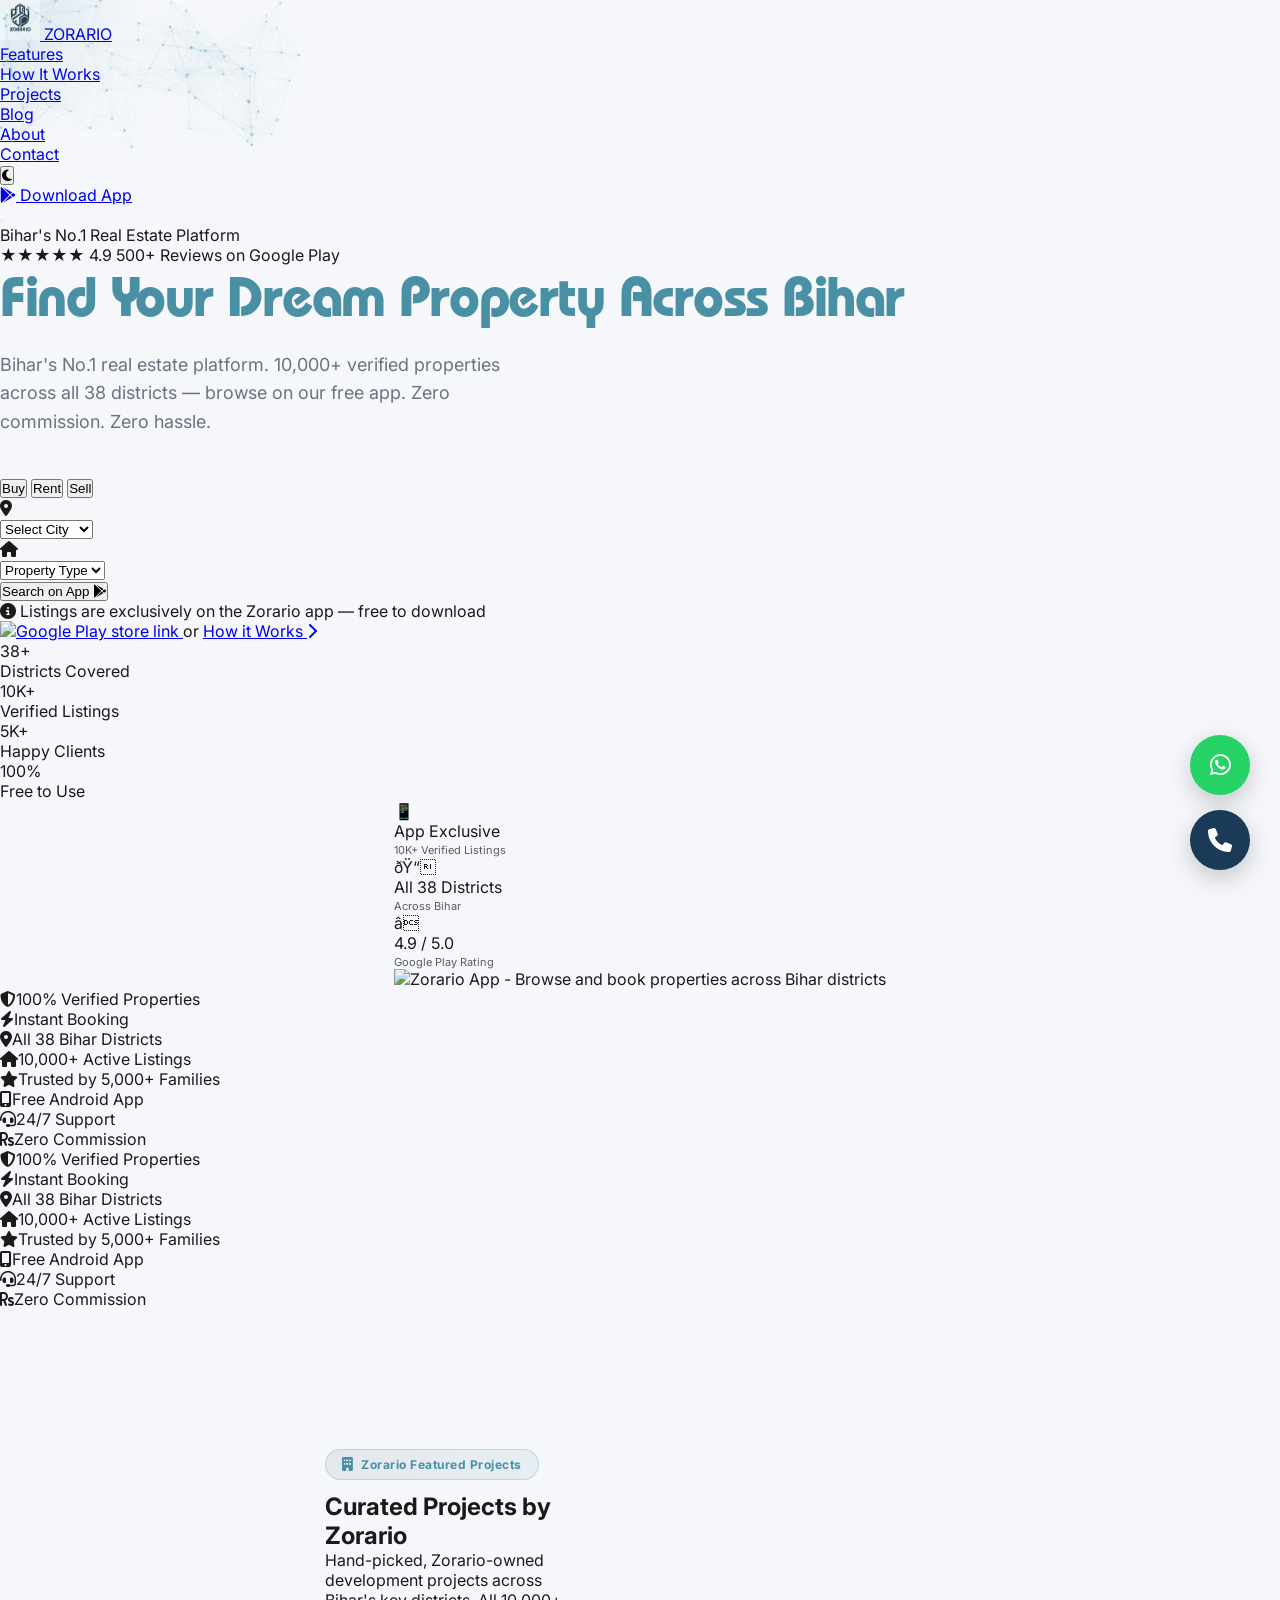
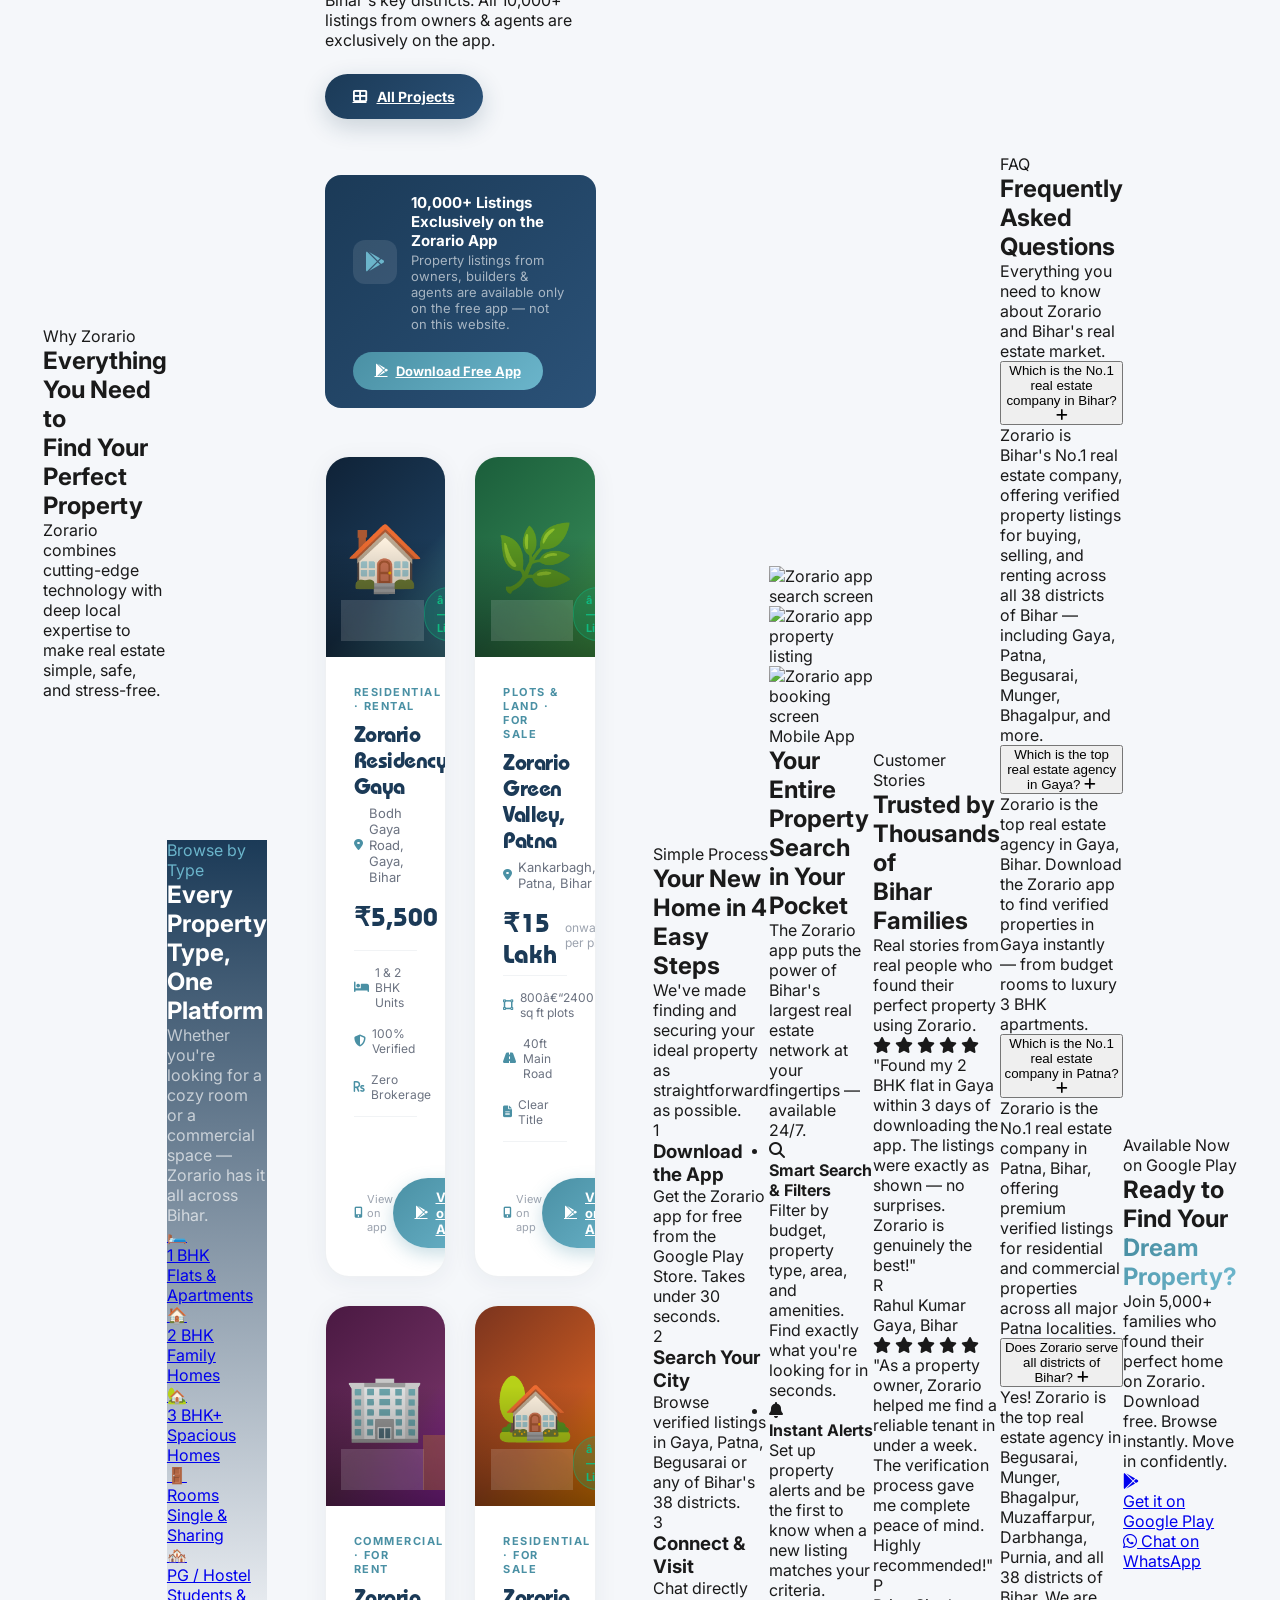
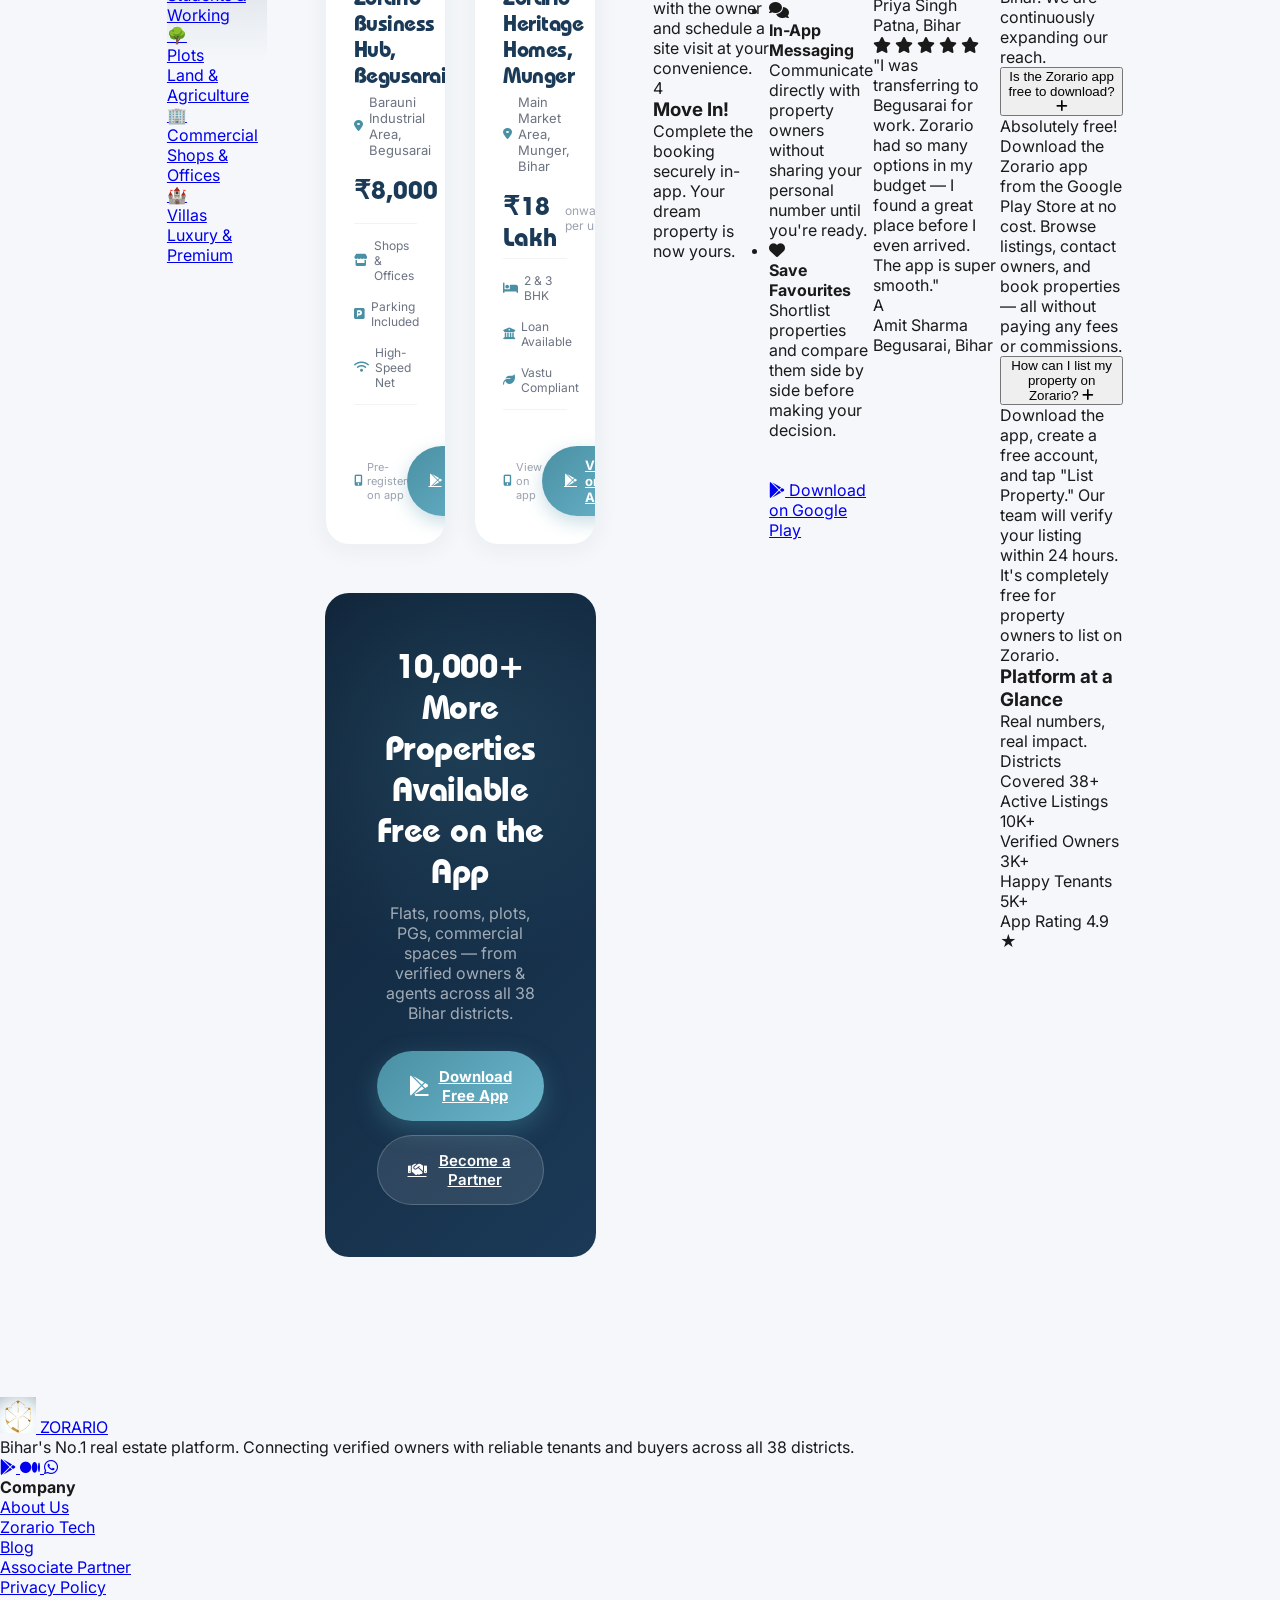
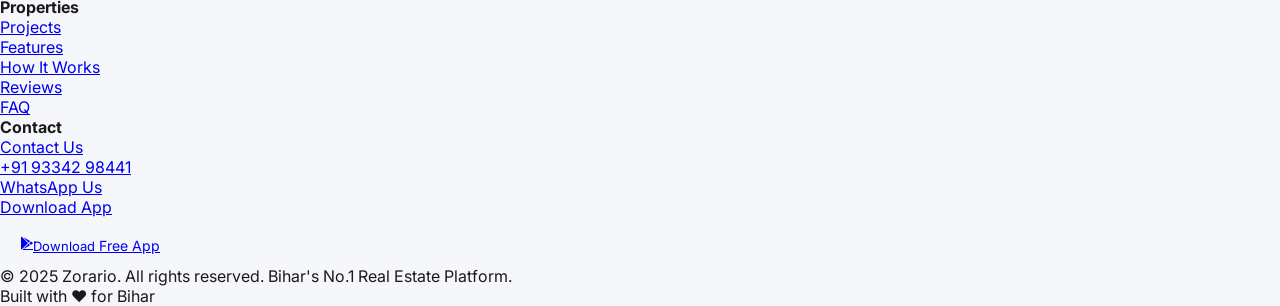
==== index.html @ 4187e37f "Update index.html" ====
<!DOCTYPE html>
<html lang="en">

<head>
    <meta charset="UTF-8">
    <meta name="viewport" content="width=device-width, initial-scale=1.0">

    <title>Zorario - No.1 Real Estate Company in Bihar | Gaya, Patna, Begusarai &amp; All Districts</title>

    <meta name="description"
        content="Zorario is Bihar's No.1 real estate company. Buy, sell &amp; rent properties in Gaya, Patna, Begusarai, Munger &amp; all 38 districts of Bihar. Verified listings, instant booking.">

    <meta name="keywords" content="Bihar no1 real estate company, no1 real estate company in Bihar, top real estate company in Bihar, top real estate agency in Bihar, Bihar no1 real estate agency, no1 real estate agency in Bihar,
        Gaya no1 real estate company, no1 real estate company in Gaya, Gaya no1 real estate agency, no1 real estate agency in Gaya, top real estate company in Gaya, top real estate agency in Gaya,
        Patna no1 real estate company, no1 real estate company in Patna, Patna no1 real estate agency, no1 real estate agency in Patna, top real estate company in Patna, top real estate agency in Patna,
        Begusarai no1 real estate company, no1 real estate company in Begusarai, top real estate company in Begusarai, top real estate agency in Begusarai,
        Munger no1 real estate company, no1 real estate company in Munger, top real estate company in Munger, top real estate agency in Munger,
        Bhagalpur no1 real estate company, top real estate company in Bhagalpur, top real estate agency in Bhagalpur,
        Muzaffarpur no1 real estate company, top real estate company in Muzaffarpur, top real estate agency in Muzaffarpur,
        zorario, buy property Bihar, sell property Bihar, rent property Bihar, real estate Bihar">

    <meta name="robots" content="index, follow">
    <meta name="author" content="Zorario">
    <meta name="geo.region" content="IN-BR">
    <meta name="geo.placename" content="Bihar, India">

    <link rel="canonical" href="https://www.zorario.com/">

    <meta property="og:type" content="website">
    <meta property="og:title" content="Zorario - No.1 Real Estate Company in Bihar | All Districts">
    <meta property="og:description"
        content="Bihar's No.1 real estate platform. Buy, sell &amp; rent verified properties across all 38 districts — Gaya, Patna, Begusarai, Munger &amp; more.">
    <meta property="og:url" content="https://www.zorario.com/">
    <meta property="og:site_name" content="Zorario">
    <meta property="og:image" content="https://www.zorario.com/assets/images/og-image.jpg">
    <meta property="og:image:width" content="1200">
    <meta property="og:image:height" content="630">
    <meta property="og:locale" content="en_IN">

    <meta name="twitter:card" content="summary_large_image">
    <meta name="twitter:title" content="Zorario - No.1 Real Estate Company in Bihar">
    <meta name="twitter:description"
        content="Bihar's No.1 real estate platform. Verified listings, instant booking across all 38 Bihar districts.">
    <meta name="twitter:image" content="https://www.zorario.com/assets/images/og-image.jpg">

    <meta name="mobile-web-app-capable" content="yes">
    <meta name="apple-mobile-web-app-capable" content="yes">
    <meta name="apple-mobile-web-app-title" content="Zorario">
    <meta name="theme-color" content="#1B3A57">
    <meta name="google-play-app" content="app-id=com.akash.prop8">

    <script type="application/ld+json">
    {
        "@context": "https://schema.org",
        "@graph": [
            {
                "@type": ["Organization", "RealEstateAgent"],
                "@id": "https://www.zorario.com/#organization",
                "name": "Zorario",
                "alternateName": "Zorario Real Estate",
                "description": "Bihar's No.1 real estate company offering property buying, selling, and renting services across all 38 districts of Bihar including Gaya, Patna, Begusarai, Munger, Bhagalpur, Muzaffarpur and more.",
                "url": "https://www.zorario.com",
                "logo": { "@type": "ImageObject", "url": "https://www.zorario.com/assets/images/logo.png" },
                "telephone": "+91-9334298441",
                "address": {
                    "@type": "PostalAddress",
                    "addressLocality": "Gaya",
                    "addressRegion": "Bihar",
                    "addressCountry": "IN"
                },
                "areaServed": [
                    {"@type": "State", "name": "Bihar"},
                    {"@type": "City", "name": "Gaya"}, {"@type": "City", "name": "Patna"},
                    {"@type": "City", "name": "Begusarai"}, {"@type": "City", "name": "Munger"},
                    {"@type": "City", "name": "Bhagalpur"}, {"@type": "City", "name": "Muzaffarpur"},
                    {"@type": "City", "name": "Darbhanga"}, {"@type": "City", "name": "Purnia"},
                    {"@type": "City", "name": "Arrah"}, {"@type": "City", "name": "Nalanda"},
                    {"@type": "City", "name": "Nawada"}, {"@type": "City", "name": "Aurangabad"},
                    {"@type": "City", "name": "Rohtas"}, {"@type": "City", "name": "Sasaram"},
                    {"@type": "City", "name": "Kaimur"}, {"@type": "City", "name": "Samastipur"},
                    {"@type": "City", "name": "Sitamarhi"}, {"@type": "City", "name": "Jehanabad"},
                    {"@type": "City", "name": "Arwal"}, {"@type": "City", "name": "Sheikhpura"},
                    {"@type": "City", "name": "Lakhisarai"}, {"@type": "City", "name": "Jamui"},
                    {"@type": "City", "name": "Banka"}, {"@type": "City", "name": "Khagaria"},
                    {"@type": "City", "name": "Supaul"}, {"@type": "City", "name": "Madhepura"},
                    {"@type": "City", "name": "Saharsa"}, {"@type": "City", "name": "Kishanganj"},
                    {"@type": "City", "name": "Araria"}, {"@type": "City", "name": "Katihar"},
                    {"@type": "City", "name": "Madhubani"}, {"@type": "City", "name": "Sheohar"},
                    {"@type": "City", "name": "Vaishali"}, {"@type": "City", "name": "Hajipur"},
                    {"@type": "City", "name": "Saran"}, {"@type": "City", "name": "Chapra"},
                    {"@type": "City", "name": "Siwan"}, {"@type": "City", "name": "Gopalganj"},
                    {"@type": "City", "name": "Bettiah"}, {"@type": "City", "name": "Motihari"},
                    {"@type": "City", "name": "Buxar"}
                ],
                "contactPoint": {
                    "@type": "ContactPoint",
                    "telephone": "+91-9334298441",
                    "contactType": "Customer Support",
                    "availableLanguage": ["English", "Hindi"]
                },
                "sameAs": [
                    "https://medium.com/@akashkumarr1406/zorario-new-real-estate-platform-in-india-336c77c7d2fd",
                    "https://play.google.com/store/apps/details?id=com.akash.prop8"
                ]
            },
            {
                "@type": "MobileApplication",
                "name": "Zorario - No.1 Real Estate App in Bihar",
                "operatingSystem": "Android",
                "applicationCategory": "RealEstateApplication",
                "offers": { "@type": "Offer", "price": "0", "priceCurrency": "INR" },
                "url": "https://play.google.com/store/apps/details?id=com.akash.prop8",
                "description": "Bihar's No.1 real estate app. Buy, sell and rent properties across all 38 districts of Bihar."
            },
            {
                "@type": "FAQPage",
                "mainEntity": [
                    {
                        "@type": "Question",
                        "name": "Which is the No.1 real estate company in Bihar?",
                        "acceptedAnswer": { "@type": "Answer", "text": "Zorario is Bihar's No.1 real estate company, offering verified property listings for buying, selling, and renting across all 38 districts of Bihar." }
                    },
                    {
                        "@type": "Question",
                        "name": "Which is the top real estate agency in Gaya?",
                        "acceptedAnswer": { "@type": "Answer", "text": "Zorario is the top real estate agency in Gaya, Bihar. Download the Zorario app to find verified properties in Gaya instantly." }
                    },
                    {
                        "@type": "Question",
                        "name": "Which is the No.1 real estate company in Patna?",
                        "acceptedAnswer": { "@type": "Answer", "text": "Zorario is the No.1 real estate company in Patna, Bihar, offering premium verified listings for residential and commercial properties." }
                    },
                    {
                        "@type": "Question",
                        "name": "Does Zorario serve Begusarai, Munger and other Bihar districts?",
                        "acceptedAnswer": { "@type": "Answer", "text": "Yes, Zorario is the top real estate agency in Begusarai, Munger, and all 38 districts of Bihar." }
                    }
                ]
            }
        ]
    }
    </script>

    <!-- Enhanced Schema: WebSite SearchAction + LocalBusiness + AggregateRating + Reviews -->
    <script type="application/ld+json">
    [
        {
            "@context": "https://schema.org",
            "@type": "WebSite",
            "@id": "https://www.zorario.com/#website",
            "url": "https://www.zorario.com",
            "name": "Zorario",
            "description": "Bihar's No.1 real estate platform",
            "potentialAction": {
                "@type": "SearchAction",
                "target": "https://www.zorario.com/?q={search_term_string}",
                "query-input": "required name=search_term_string"
            }
        },
        {
            "@context": "https://schema.org",
            "@type": "LocalBusiness",
            "@id": "https://www.zorario.com/#localbusiness",
            "name": "Zorario Real Estate",
            "description": "Bihar's No.1 real estate company",
            "url": "https://www.zorario.com",
            "telephone": "+91-9334298441",
            "priceRange": "Free",
            "address": {
                "@type": "PostalAddress",
                "addressLocality": "Gaya",
                "addressRegion": "Bihar",
                "postalCode": "823001",
                "addressCountry": "IN"
            },
            "geo": {
                "@type": "GeoCoordinates",
                "latitude": "24.7955",
                "longitude": "84.9994"
            },
            "openingHoursSpecification": [
                {
                    "@type": "OpeningHoursSpecification",
                    "dayOfWeek": ["Monday","Tuesday","Wednesday","Thursday","Friday","Saturday","Sunday"],
                    "opens": "00:00",
                    "closes": "23:59"
                }
            ],
            "aggregateRating": {
                "@type": "AggregateRating",
                "ratingValue": "4.9",
                "reviewCount": "500",
                "bestRating": "5",
                "worstRating": "1"
            },
            "review": [
                {
                    "@type": "Review",
                    "author": {"@type": "Person", "name": "Rahul Kumar"},
                    "reviewRating": {"@type": "Rating", "ratingValue": "5", "bestRating": "5"},
                    "reviewBody": "Found my 2 BHK flat in Gaya within 3 days of downloading the app. The listings were exactly as shown. Zorario is genuinely the best!",
                    "datePublished": "2026-05-10"
                },
                {
                    "@type": "Review",
                    "author": {"@type": "Person", "name": "Priya Singh"},
                    "reviewRating": {"@type": "Rating", "ratingValue": "5", "bestRating": "5"},
                    "reviewBody": "As a property owner, Zorario helped me find a reliable tenant in under a week. The verification process gave me complete peace of mind.",
                    "datePublished": "2026-04-22"
                },
                {
                    "@type": "Review",
                    "author": {"@type": "Person", "name": "Amit Sharma"},
                    "reviewRating": {"@type": "Rating", "ratingValue": "5", "bestRating": "5"},
                    "reviewBody": "I found a great place in Begusarai before I even arrived for my job transfer. The app is super smooth.",
                    "datePublished": "2026-03-15"
                }
            ]
        }
    ]
    </script>
    <!-- Favicon -->
    <link rel="icon" type="image/png" href="assets/images/logo.png">
    <link rel="icon" type="image/png" sizes="32x32" href="assets/images/favicon-32.png">
    <link rel="icon" type="image/png" sizes="16x16" href="assets/images/favicon-16.png">
    <link rel="apple-touch-icon" sizes="180x180" href="assets/images/logo.png">
    <link rel="shortcut icon" href="assets/images/logo.png">

    <!-- Performance hints -->
    <link rel="dns-prefetch" href="//cdnjs.cloudflare.com">
    <link rel="dns-prefetch" href="//fonts.googleapis.com">
    <link rel="dns-prefetch" href="//fonts.gstatic.com">
    <link rel="preload" href="assets/fonts/ITCBauhaus.otf" as="font" type="font/otf" crossorigin>
    <link rel="preload" href="assets/images/app_mockup.png" as="image">

    <!-- Additional meta -->
    <meta name="format-detection" content="telephone=no">
    <meta name="referrer" content="origin-when-cross-origin">

    <!-- Fonts -->
    <link rel="preconnect" href="https://fonts.googleapis.com">
    <link rel="preconnect" href="https://fonts.gstatic.com" crossorigin>
    <link href="https://fonts.googleapis.com/css2?family=Inter:wght@400;500;600;700;800&display=swap" rel="stylesheet">
    <link rel="stylesheet" href="https://cdnjs.cloudflare.com/ajax/libs/font-awesome/6.4.0/css/all.min.css">

    <style>
        /* ── PRELOADER ─────────────────────────────────────────── */
        #preloader {
            position: fixed;
            inset: 0;
            z-index: 99999;
            background: #0D1B2A;
            display: flex;
            flex-direction: column;
            align-items: center;
            justify-content: center;
            gap: 28px;
            transition: opacity 0.6s ease, visibility 0.6s ease;
        }
        #preloader.hidden { opacity: 0; visibility: hidden; pointer-events: none; }
        .preloader-logo {
            width: 72px; height: 72px;
            border-radius: 18px;
            animation: preloaderPulse 1.4s ease-in-out infinite;
        }
        .preloader-text {
            font-family: 'ITCBauhaus', sans-serif;
            font-size: 22px;
            color: rgba(255,255,255,0.9);
            letter-spacing: 4px;
        }
        .preloader-bar-track {
            width: 180px; height: 2px;
            background: rgba(255,255,255,0.08);
            border-radius: 2px;
            overflow: hidden;
        }
        .preloader-bar-fill {
            height: 100%;
            background: linear-gradient(90deg, #4A90A4, #6BB5CB);
            border-radius: 2px;
            animation: preloaderFill 1.6s ease forwards;
        }
        @keyframes preloaderPulse {
            0%, 100% { transform: scale(1); box-shadow: 0 0 0 0 rgba(74,144,164,0.4); }
            50% { transform: scale(1.06); box-shadow: 0 0 0 14px rgba(74,144,164,0); }
        }
        @keyframes preloaderFill {
            from { width: 0; } to { width: 100%; }
        }

        /* ── SCROLL PROGRESS BAR ───────────────────────────────── */
        #scroll-progress {
            position: fixed;
            top: 0; left: 0;
            height: 3px;
            background: linear-gradient(90deg, #4A90A4, #6BB5CB, #4A90A4);
            background-size: 200% 100%;
            animation: shimmerBar 2s linear infinite;
            z-index: 10001;
            width: 0%;
            transition: width 0.1s linear;
        }
        @keyframes shimmerBar {
            from { background-position: 200% 0; }
            to   { background-position: -200% 0; }
        }

        /* ── HERO PARTICLES CANVAS ─────────────────────────────── */
        #hero-canvas {
            position: absolute;
            inset: 0;
            pointer-events: none;
            z-index: 1;
        }

        /* ── DISTRICTS CLOUD ───────────────────────────────────── */
        #districts {
            padding: 100px 0;
            background: #F5F7FA;
            overflow: hidden;
        }
        .districts-cloud {
            display: flex;
            flex-wrap: wrap;
            gap: 12px;
            justify-content: center;
            margin-top: 52px;
        }
        .district-pill {
            display: inline-flex;
            align-items: center;
            gap: 7px;
            background: #fff;
            border: 1px solid rgba(27,58,87,0.1);
            color: #1B3A57;
            font-size: 13px;
            font-weight: 600;
            padding: 9px 18px;
            border-radius: 100px;
            box-shadow: 0 2px 12px rgba(27,58,87,0.06);
            transition: all 0.25s cubic-bezier(0.16,1,0.3,1);
            cursor: default;
            opacity: 0;
            transform: translateY(16px);
        }
        .district-pill.pill-visible {
            opacity: 1;
            transform: translateY(0);
        }
        .district-pill:hover {
            background: #1B3A57;
            color: #fff;
            border-color: #1B3A57;
            transform: translateY(-3px) scale(1.04);
            box-shadow: 0 8px 24px rgba(27,58,87,0.2);
        }
        .district-pill i {
            font-size: 11px;
            color: #4A90A4;
            transition: color 0.25s;
        }
        .district-pill:hover i { color: #6BB5CB; }

        /* ── 3D TILT on feature cards ──────────────────────────── */
        .feature-card { transform-style: preserve-3d; will-change: transform; }

        /* ── COUNTER ───────────────────────────────────────────── */
        .hero-stat-number { transition: opacity 0.3s; }

        /* ── WAVE DIVIDERS ─────────────────────────────────────── */
        .wave-top, .wave-bottom {
            display: block;
            width: 100%;
            overflow: hidden;
            line-height: 0;
        }
        .wave-top svg, .wave-bottom svg { display: block; }

        /* ── GLOW CURSOR (desktop only) ────────────────────────── */
        .cursor-glow {
            width: 280px; height: 280px;
            position: fixed;
            pointer-events: none;
            border-radius: 50%;
            background: radial-gradient(circle, rgba(74,144,164,0.12) 0%, transparent 70%);
            transform: translate(-50%, -50%);
            z-index: 0;
            transition: opacity 0.3s;
            display: none;
        }
        @media (hover: hover) { .cursor-glow { display: block; } }

        /* ── BACK TO TOP ────────────────────────────────────────── */
        #back-to-top {
            position: fixed;
            bottom: 130px;
            right: 32px;
            width: 44px; height: 44px;
            border-radius: 50%;
            background: rgba(15,34,55,0.85);
            border: 1px solid rgba(74,144,164,0.4);
            color: #4A90A4;
            font-size: 16px;
            display: flex;
            align-items: center;
            justify-content: center;
            cursor: pointer;
            z-index: 998;
            opacity: 0;
            transform: translateY(16px);
            transition: all 0.3s cubic-bezier(0.16,1,0.3,1);
            backdrop-filter: blur(12px);
            text-decoration: none;
        }
        #back-to-top.visible { opacity: 1; transform: translateY(0); }
        #back-to-top:hover { background: #4A90A4; color: #fff; transform: translateY(-3px); }
        @media (max-width: 600px) {
            #back-to-top { bottom: 90px; right: 20px; width: 38px; height: 38px; }
        }
    </style>

    <link rel="stylesheet" href="style.css">
    <link rel="stylesheet" href="responsive.css">
</head>

<body>

    <!-- ── PRELOADER ─────────────────────────────────────────────── -->
    <div id="preloader" role="status" aria-label="Loading Zorario">
        <img src="assets/images/logo.png" alt="Zorario" class="preloader-logo" width="72" height="72">
        <div class="preloader-text">ZORARIO</div>
        <div class="preloader-bar-track">
            <div class="preloader-bar-fill"></div>
        </div>
    </div>

    <!-- ── SCROLL PROGRESS BAR ───────────────────────────────────── -->
    <div id="scroll-progress" aria-hidden="true"></div>

    <!-- ── GLOW CURSOR ───────────────────────────────────────────── -->
    <div class="cursor-glow" id="cursor-glow" aria-hidden="true"></div>

    <!-- ── BACK TO TOP ───────────────────────────────────────────── -->
    <a href="#hero" id="back-to-top" aria-label="Back to top" title="Back to top">
        <i class="fas fa-chevron-up" aria-hidden="true"></i>
    </a>

    <!-- ╔â•â•â•â•â•â•â•â•â•â•â•â•â•â•â•â•â•â•â•â•â•â•â•â•â•â•â•â•â•â•â•â•â•â•â•â•â•â•â•â•â•â•â•â•â•â•â•â•â•â•â•â•â•â•â•—
         ║  NAV                                                 ║
         ╚â•â•â•â•â•â•â•â•â•â•â•â•â•â•â•â•â•â•â•â•â•â•â•â•â•â•â•â•â•â•â•â•â•â•â•â•â•â•â•â•â•â•â•â•â•â•â•â•â•â•â•â•â•â•â• -->
    <nav id="main-nav" role="navigation" aria-label="Main navigation">
        <a href="#hero" class="nav-logo" aria-label="Zorario Home">
            <img src="assets/images/logo.png" alt="Zorario Logo" width="40" height="40">
            <span class="nav-logo-text">ZORARIO</span>
        </a>

        <ul class="nav-links" role="list">
            <li><a href="#features" id="nav-link-features">Features</a></li>
            <li><a href="#how-it-works" id="nav-link-how">How It Works</a></li>
            <li><a href="projects.html" id="nav-link-projects">Projects</a></li>
            <li><a href="blog.html" id="nav-link-blog">Blog</a></li>
            <li><a href="about.html" id="nav-link-about">About</a></li>
            <li><a href="contact.html" id="nav-link-contact">Contact</a></li>
            <li>
                <button class="theme-toggle-btn" id="theme-toggle" aria-label="Toggle dark/light mode">
                    <i class="fas fa-moon" aria-hidden="true"></i>
                </button>
            </li>
            <li>
                <a href="https://play.google.com/store/apps/details?id=com.akash.prop8"
                   class="nav-cta" id="nav-download-btn"
                   rel="noopener" target="_blank"
                   aria-label="Download Zorario app">
                    <i class="fab fa-google-play" aria-hidden="true"></i>
                    Download App
                </a>
            </li>
        </ul>

        <button class="nav-hamburger" id="nav-hamburger" aria-label="Toggle menu" aria-expanded="false">
            <span></span>
            <span></span>
            <span></span>
        </button>
    </nav>

    <!-- ╔â•â•â•â•â•â•â•â•â•â•â•â•â•â•â•â•â•â•â•â•â•â•â•â•â•â•â•â•â•â•â•â•â•â•â•â•â•â•â•â•â•â•â•â•â•â•â•â•â•â•â•â•â•â•â•—
         ║  HERO                                                ║
         ╚â•â•â•â•â•â•â•â•â•â•â•â•â•â•â•â•â•â•â•â•â•â•â•â•â•â•â•â•â•â•â•â•â•â•â•â•â•â•â•â•â•â•â•â•â•â•â•â•â•â•â•â•â•â•â• -->
    <section id="hero" aria-label="Hero - Bihar's Premium Real Estate Platform">
        <canvas id="hero-canvas" aria-hidden="true"></canvas>
        <div class="hero-noise" aria-hidden="true"></div>
        <div class="hero-grid" aria-hidden="true"></div>

        <div class="hero-inner">
            <!-- Left: Content -->
            <div class="hero-content">
                <div class="hero-badge" role="status" aria-live="polite">
                    <span class="dot" aria-hidden="true"></span>
                    Bihar's No.1 Real Estate Platform
                </div>

                <!-- Rating trust badge -->
                <div class="hero-rating-badge" aria-label="4.9 out of 5 stars rating on Google Play">
                    <span class="stars" aria-hidden="true">★★★★★</span>
                    <span class="rating-num">4.9</span>
                    <span class="divider" aria-hidden="true"></span>
                    <span>500+ Reviews on Google Play</span>
                </div>

                <h1>
                    <span id="hero-h1-line1" lang="en">Find Your</span>
                    <span class="highlight" id="hero-h1-highlight" lang="en">Dream Property</span>
                    <span id="hero-h1-line2" lang="en">Across Bihar</span>
                </h1>

                <p class="subtitle" id="hero-subtitle" lang="en">
                    Bihar's No.1 real estate platform. 10,000+ verified properties across all 38 districts —
                    browse on our free app. Zero commission. Zero hassle.
                </p>

                <!-- Interactive Search Console -->
                <div class="hero-search-console reveal reveal-delay-2">
                    <div class="search-tabs" role="tablist" aria-label="Search intent">
                        <button class="search-tab active" role="tab" aria-selected="true" data-type="buy">Buy</button>
                        <button class="search-tab" role="tab" aria-selected="false" data-type="rent">Rent</button>
                        <button class="search-tab" role="tab" aria-selected="false" data-type="sell">Sell</button>
                    </div>
                    <div class="search-bar-inner">
                        <div class="search-field city-field">
                            <i class="fas fa-map-marker-alt" aria-hidden="true"></i>
                            <div class="select-wrapper">
                                <select id="hero-search-city" aria-label="Select City in Bihar">
                                    <option value="" disabled selected>Select City</option>
                                    <option value="gaya">Gaya</option>
                                    <option value="patna">Patna</option>
                                    <option value="begusarai">Begusarai</option>
                                    <option value="munger">Munger</option>
                                    <option value="bhagalpur">Bhagalpur</option>
                                    <option value="muzaffarpur">Muzaffarpur</option>
                                </select>
                            </div>
                        </div>
                        <div class="search-field type-field">
                            <i class="fas fa-home" aria-hidden="true"></i>
                            <div class="select-wrapper">
                                <select id="hero-search-type" aria-label="Select Property Type">
                                    <option value="" disabled selected>Property Type</option>
                                    <option value="1bhk">1 BHK Flat</option>
                                    <option value="2bhk">2 BHK Flat</option>
                                    <option value="room">Single Room</option>
                                    <option value="pg">PG / Hostel</option>
                                    <option value="commercial">Commercial</option>
                                </select>
                            </div>
                        </div>
                        <button type="button" class="hero-search-btn" id="hero-search-submit"
                            aria-label="Search properties on app"
                            onclick="window.open('https://play.google.com/store/apps/details?id=com.akash.prop8','_blank')">
                            <span>Search on App</span>
                            <i class="fab fa-google-play" aria-hidden="true"></i>
                        </button>
                    </div>
                    <div class="search-notice">
                        <i class="fas fa-info-circle"></i> Listings are exclusively on the Zorario app — free to download
                    </div>
                </div>

                <div class="hero-app-badges reveal reveal-delay-3">
                    <a href="https://play.google.com/store/apps/details?id=com.akash.prop8" target="_blank" rel="noopener" class="app-badge-google-play" aria-label="Get Zorario app on Google Play">
                        <img src="https://upload.wikimedia.org/wikipedia/commons/7/78/Google_Play_Store_badge_EN.svg" alt="Google Play store link" height="42">
                    </a>
                    <span class="badge-separator" aria-hidden="true">or</span>
                    <a href="#how-it-works" class="btn-text-link">How it Works <i class="fas fa-chevron-right" aria-hidden="true"></i></a>
                </div>

                <div class="hero-stats" role="list" aria-label="Platform statistics">
                    <div class="hero-stat-item" role="listitem">
                        <div class="hero-stat-number" data-count="38">38+</div>
                        <div class="hero-stat-label">Districts Covered</div>
                    </div>
                    <div class="hero-stat-item" role="listitem">
                        <div class="hero-stat-number" data-count="10000">10K+</div>
                        <div class="hero-stat-label">Verified Listings</div>
                    </div>
                    <div class="hero-stat-item" role="listitem">
                        <div class="hero-stat-number" data-count="5000">5K+</div>
                        <div class="hero-stat-label">Happy Clients</div>
                    </div>
                    <div class="hero-stat-item" role="listitem">
                        <div class="hero-stat-number">100%</div>
                        <div class="hero-stat-label">Free to Use</div>
                    </div>
                </div>
            </div>

            <!-- Right: Phone mockup -->
            <div class="hero-visual" aria-hidden="true">
                <div class="phone-frame-wrapper">
                    <!-- Floating info cards -->
                    <div class="float-card float-card-1">
                        <div class="card-icon">📱</div>
                        <div class="card-value">App Exclusive</div>
                        <div style="font-size:11px;opacity:0.7;margin-top:2px;">10K+ Verified Listings</div>
                    </div>

                    <div class="float-card float-card-2">
                        <div class="card-icon">ðŸ“</div>
                        <div class="card-value">All 38 Districts</div>
                        <div style="font-size:11px;opacity:0.7;margin-top:2px;">Across Bihar</div>
                    </div>

                    <div class="float-card float-card-3">
                        <div class="card-icon">â­</div>
                        <div class="card-value">4.9 / 5.0</div>
                        <div style="font-size:11px;opacity:0.7;margin-top:2px;">Google Play Rating</div>
                    </div>

                    <!-- Phone -->
                    <div class="phone-frame">
                        <div class="phone-notch" aria-hidden="true"></div>
                        <img src="assets/images/app_mockup.png"
                         alt="Zorario App - Browse and book properties across Bihar districts"
                             class="phone-screen"
                             loading="eager">
                    </div>
                </div>
            </div>
        </div>
    </section>

    <!-- ╔â•â•â•â•â•â•â•â•â•â•â•â•â•â•â•â•â•â•â•â•â•â•â•â•â•â•â•â•â•â•â•â•â•â•â•â•â•â•â•â•â•â•â•â•â•â•â•â•â•â•â•â•â•â•â•—
         ║  MARQUEE BAND                                        ║
         ╚â•â•â•â•â•â•â•â•â•â•â•â•â•â•â•â•â•â•â•â•â•â•â•â•â•â•â•â•â•â•â•â•â•â•â•â•â•â•â•â•â•â•â•â•â•â•â•â•â•â•â•â•â•â•â• -->
    <div id="stats-band" role="complementary" aria-label="Platform highlights">
        <div class="marquee-wrapper" aria-hidden="true">
            <!-- Duplicate for seamless loop -->
            <div class="marquee-item"><i class="fas fa-shield-alt"></i><span>100% Verified Properties</span></div>
            <div class="marquee-dot"></div>
            <div class="marquee-item"><i class="fas fa-bolt"></i><span>Instant Booking</span></div>
            <div class="marquee-dot"></div>
            <div class="marquee-item"><i class="fas fa-map-marker-alt"></i><span>All 38 Bihar Districts</span></div>
            <div class="marquee-dot"></div>
            <div class="marquee-item"><i class="fas fa-home"></i><span>10,000+ Active Listings</span></div>
            <div class="marquee-dot"></div>
            <div class="marquee-item"><i class="fas fa-star"></i><span>Trusted by 5,000+ Families</span></div>
            <div class="marquee-dot"></div>
            <div class="marquee-item"><i class="fas fa-mobile-alt"></i><span>Free Android App</span></div>
            <div class="marquee-dot"></div>
            <div class="marquee-item"><i class="fas fa-headset"></i><span>24/7 Support</span></div>
            <div class="marquee-dot"></div>
            <div class="marquee-item"><i class="fas fa-rupee-sign"></i><span>Zero Commission</span></div>
            <div class="marquee-dot"></div>
            <!-- Duplicate set -->
            <div class="marquee-item"><i class="fas fa-shield-alt"></i><span>100% Verified Properties</span></div>
            <div class="marquee-dot"></div>
            <div class="marquee-item"><i class="fas fa-bolt"></i><span>Instant Booking</span></div>
            <div class="marquee-dot"></div>
            <div class="marquee-item"><i class="fas fa-map-marker-alt"></i><span>All 38 Bihar Districts</span></div>
            <div class="marquee-dot"></div>
            <div class="marquee-item"><i class="fas fa-home"></i><span>10,000+ Active Listings</span></div>
            <div class="marquee-dot"></div>
            <div class="marquee-item"><i class="fas fa-star"></i><span>Trusted by 5,000+ Families</span></div>
            <div class="marquee-dot"></div>
            <div class="marquee-item"><i class="fas fa-mobile-alt"></i><span>Free Android App</span></div>
            <div class="marquee-dot"></div>
            <div class="marquee-item"><i class="fas fa-headset"></i><span>24/7 Support</span></div>
            <div class="marquee-dot"></div>
            <div class="marquee-item"><i class="fas fa-rupee-sign"></i><span>Zero Commission</span></div>
            <div class="marquee-dot"></div>
        </div>
    </div>

    <main role="main">

        <!-- ╔â•â•â•â•â•â•â•â•â•â•â•â•â•â•â•â•â•â•â•â•â•â•â•â•â•â•â•â•â•â•â•â•â•â•â•â•â•â•â•â•â•â•â•â•â•â•â•â•â•â•â•—
             ║  FEATURES                                        ║
             ╚â•â•â•â•â•â•â•â•â•â•â•â•â•â•â•â•â•â•â•â•â•â•â•â•â•â•â•â•â•â•â•â•â•â•â•â•â•â•â•â•â•â•â•â•â•â•â•â•â•â•â• -->
        <section id="features" aria-labelledby="features-heading">
            <div class="container">
                <div class="section-header centered reveal">
                    <div class="section-eyebrow">Why Zorario</div>
                    <h2 class="section-title" id="features-heading">
                        Everything You Need to<br>Find Your Perfect Property
                    </h2>
                    <p class="section-subtitle">
                        Zorario combines cutting-edge technology with deep local expertise
                        to make real estate simple, safe, and stress-free.
                    </p>
                </div>

                <div class="features-grid">
                    <article class="feature-card reveal reveal-delay-1">
                        <div class="feature-icon" aria-hidden="true">
                            <i class="fas fa-shield-halved"></i>
                        </div>
                        <h3 class="feature-title">Verified Listings Only</h3>
                        <p class="feature-desc">Every property on Zorario is personally verified. No fake listings, no misleading photos — what you see is what you get.</p>
                        <div class="feature-link" aria-hidden="true">
                            <span>Explore Feature</span>
                            <i class="fas fa-arrow-right"></i>
                        </div>
                    </article>

                    <article class="feature-card reveal reveal-delay-2">
                        <div class="feature-icon" aria-hidden="true">
                            <i class="fas fa-bolt"></i>
                        </div>
                        <h3 class="feature-title">Instant Booking</h3>
                        <p class="feature-desc">Book a property visit or secure your rental in minutes. Our streamlined process eliminates endless back-and-forth.</p>
                        <div class="feature-link" aria-hidden="true">
                            <span>Explore Feature</span>
                            <i class="fas fa-arrow-right"></i>
                        </div>
                    </article>

                    <article class="feature-card reveal reveal-delay-3">
                        <div class="feature-icon" aria-hidden="true">
                            <i class="fas fa-map-marked-alt"></i>
                        </div>
                        <h3 class="feature-title">All 38 Bihar Districts</h3>
                        <p class="feature-desc">From Gaya to Patna, Begusarai to Bhagalpur — we cover every corner of Bihar with hyper-local property listings.</p>
                        <div class="feature-link" aria-hidden="true">
                            <span>Explore Feature</span>
                            <i class="fas fa-arrow-right"></i>
                        </div>
                    </article>

                    <article class="feature-card reveal reveal-delay-1">
                        <div class="feature-icon" aria-hidden="true">
                            <i class="fas fa-rupee-sign"></i>
                        </div>
                        <h3 class="feature-title">Zero Commission</h3>
                        <p class="feature-desc">No hidden fees, no broker commissions. Connect directly with property owners and keep more money in your pocket.</p>
                        <div class="feature-link" aria-hidden="true">
                            <span>Explore Feature</span>
                            <i class="fas fa-arrow-right"></i>
                        </div>
                    </article>

                    <article class="feature-card reveal reveal-delay-2">
                        <div class="feature-icon" aria-hidden="true">
                            <i class="fas fa-headset"></i>
                        </div>
                        <h3 class="feature-title">24/7 Dedicated Support</h3>
                        <p class="feature-desc">Our local support team speaks Hindi and English and is available round the clock to assist you with any query.</p>
                        <div class="feature-link" aria-hidden="true">
                            <span>Explore Feature</span>
                            <i class="fas fa-arrow-right"></i>
                        </div>
                    </article>

                    <article class="feature-card reveal reveal-delay-3">
                        <div class="feature-icon" aria-hidden="true">
                            <i class="fas fa-mobile-alt"></i>
                        </div>
                        <h3 class="feature-title">Powerful Mobile App</h3>
                        <p class="feature-desc">Manage your property search on the go. Set alerts, save favorites, and chat with owners — all in one sleek app.</p>
                        <div class="feature-link" aria-hidden="true">
                            <span>Explore Feature</span>
                            <i class="fas fa-arrow-right"></i>
                        </div>
                    </article>
                </div>
            </div>
        </section>

        <!-- Wave divider: features â†’ property types -->
        <div class="wave-divider" aria-hidden="true">
            <svg xmlns="http://www.w3.org/2000/svg" viewBox="0 0 1440 60" preserveAspectRatio="none">
                <path fill="#1B3A57" fill-opacity="1" d="M0,30 C360,60 1080,0 1440,30 L1440,60 L0,60 Z"/>
            </svg>
        </div>

        <!-- ╔â•â•â•â•â•â•â•â•â•â•â•â•â•â•â•â•â•â•â•â•â•â•â•â•â•â•â•â•â•â•â•â•â•â•â•â•â•â•â•â•â•â•â•â•â•â•â•â•â•â•â•—
             ║  PROPERTY TYPES                                   ║
             ╚â•â•â•â•â•â•â•â•â•â•â•â•â•â•â•â•â•â•â•â•â•â•â•â•â•â•â•â•â•â•â•â•â•â•â•â•â•â•â•â•â•â•â•â•â•â•â•â•â•â•â• -->
        <section id="property-types" style="background: linear-gradient(180deg,#1B3A57 0%, #F5F7FA 80%)" aria-labelledby="prop-types-heading">
            <div class="container">
                <div class="section-header centered reveal" style="--section-title-color:#fff">
                    <div class="section-eyebrow" style="color:#6BB5CB">Browse by Type</div>
                    <h2 class="section-title" id="prop-types-heading" style="color:#fff">
                        Every Property Type,<br>One Platform
                    </h2>
                    <p class="section-subtitle" style="color:rgba(255,255,255,0.65)">
                        Whether you're looking for a cozy room or a commercial space —
                        Zorario has it all across Bihar.
                    </p>
                </div>

                <div class="prop-types-grid">
                    <a href="https://play.google.com/store/apps/details?id=com.akash.prop8" class="prop-type-card reveal reveal-delay-1" rel="noopener" target="_blank" aria-label="Browse 1 BHK properties">
                        <div class="prop-type-icon">🛏️</div>
                        <div class="prop-type-name">1 BHK</div>
                        <div class="prop-type-count">Flats &amp; Apartments</div>
                    </a>
                    <a href="https://play.google.com/store/apps/details?id=com.akash.prop8" class="prop-type-card reveal reveal-delay-2" rel="noopener" target="_blank" aria-label="Browse 2 BHK properties">
                        <div class="prop-type-icon">🏠</div>
                        <div class="prop-type-name">2 BHK</div>
                        <div class="prop-type-count">Family Homes</div>
                    </a>
                    <a href="https://play.google.com/store/apps/details?id=com.akash.prop8" class="prop-type-card reveal reveal-delay-3" rel="noopener" target="_blank" aria-label="Browse 3 BHK properties">
                        <div class="prop-type-icon">🏡</div>
                        <div class="prop-type-name">3 BHK+</div>
                        <div class="prop-type-count">Spacious Homes</div>
                    </a>
                    <a href="https://play.google.com/store/apps/details?id=com.akash.prop8" class="prop-type-card reveal reveal-delay-4" rel="noopener" target="_blank" aria-label="Browse single rooms">
                        <div class="prop-type-icon">🚪</div>
                        <div class="prop-type-name">Rooms</div>
                        <div class="prop-type-count">Single &amp; Sharing</div>
                    </a>
                    <a href="https://play.google.com/store/apps/details?id=com.akash.prop8" class="prop-type-card reveal reveal-delay-1" rel="noopener" target="_blank" aria-label="Browse PG and hostel options">
                        <div class="prop-type-icon">🏘️</div>
                        <div class="prop-type-name">PG / Hostel</div>
                        <div class="prop-type-count">Students &amp; Working</div>
                    </a>
                    <a href="https://play.google.com/store/apps/details?id=com.akash.prop8" class="prop-type-card reveal reveal-delay-2" rel="noopener" target="_blank" aria-label="Browse plots and land">
                        <div class="prop-type-icon">🌳</div>
                        <div class="prop-type-name">Plots</div>
                        <div class="prop-type-count">Land &amp; Agriculture</div>
                    </a>
                    <a href="https://play.google.com/store/apps/details?id=com.akash.prop8" class="prop-type-card reveal reveal-delay-3" rel="noopener" target="_blank" aria-label="Browse commercial spaces">
                        <div class="prop-type-icon">🏢</div>
                        <div class="prop-type-name">Commercial</div>
                        <div class="prop-type-count">Shops &amp; Offices</div>
                    </a>
                    <a href="https://play.google.com/store/apps/details?id=com.akash.prop8" class="prop-type-card reveal reveal-delay-4" rel="noopener" target="_blank" aria-label="Browse villas and bungalows">
                        <div class="prop-type-icon">🏰</div>
                        <div class="prop-type-name">Villas</div>
                        <div class="prop-type-count">Luxury &amp; Premium</div>
                    </a>
                </div>
            </div>
        </section>

        <!-- Wave divider: property types â†’ districts -->
        <div class="wave-divider" aria-hidden="true">
            <svg xmlns="http://www.w3.org/2000/svg" viewBox="0 0 1440 50" preserveAspectRatio="none">
                <path fill="#F5F7FA" fill-opacity="1" d="M0,20 C480,50 960,0 1440,20 L1440,50 L0,50 Z"/>
            </svg>
        </div>

        <!-- ╔â•â•â•â•â•â•â•â•â•â•â•â•â•â•â•â•â•â•â•â•â•â•â•â•â•â•â•â•â•â•â•â•â•â•â•â•â•â•â•â•â•â•â•â•â•â•â•â•â•â•â•—
             ║  DISTRICTS COVERAGE                              ║
             ╚â•â•â•â•â•â•â•â•â•â•â•â•â•â•â•â•â•â•â•â•â•â•â•â•â•â•â•â•â•â•â•â•â•â•â•â•â•â•â•â•â•â•â•â•â•â•â•â•â•â•â• -->
        <section id="districts" aria-labelledby="districts-heading">
            <div class="container">
                <div class="section-header centered reveal">
                    <div class="section-eyebrow">Our Reach</div>
                    <h2 class="section-title" id="districts-heading">
                        Serving All 38 Districts<br>Across Bihar
                    </h2>
                    <p class="section-subtitle">
                        From the northern plains to the southern hills — Zorario covers
                        every district in Bihar. Search your city below.
                    </p>
                </div>

                <!-- Searchable district filter -->
                <div class="district-search-wrap reveal reveal-delay-1">
                    <input
                        type="search"
                        class="district-search"
                        id="district-search"
                        placeholder="ðŸ”  Search your city in Bihar..."
                        aria-label="Search Bihar districts"
                        autocomplete="off"
                    >
                </div>

                <div class="districts-cloud" id="districts-cloud" role="list" aria-label="Bihar districts covered by Zorario">
                    <span class="district-pill" role="listitem"><i class="fas fa-map-pin"></i>Gaya</span>
                    <span class="district-pill" role="listitem"><i class="fas fa-map-pin"></i>Patna</span>
                    <span class="district-pill" role="listitem"><i class="fas fa-map-pin"></i>Begusarai</span>
                    <span class="district-pill" role="listitem"><i class="fas fa-map-pin"></i>Munger</span>
                    <span class="district-pill" role="listitem"><i class="fas fa-map-pin"></i>Bhagalpur</span>
                    <span class="district-pill" role="listitem"><i class="fas fa-map-pin"></i>Muzaffarpur</span>
                    <span class="district-pill" role="listitem"><i class="fas fa-map-pin"></i>Darbhanga</span>
                    <span class="district-pill" role="listitem"><i class="fas fa-map-pin"></i>Purnia</span>
                    <span class="district-pill" role="listitem"><i class="fas fa-map-pin"></i>Arrah</span>
                    <span class="district-pill" role="listitem"><i class="fas fa-map-pin"></i>Nalanda</span>
                    <span class="district-pill" role="listitem"><i class="fas fa-map-pin"></i>Nawada</span>
                    <span class="district-pill" role="listitem"><i class="fas fa-map-pin"></i>Aurangabad</span>
                    <span class="district-pill" role="listitem"><i class="fas fa-map-pin"></i>Rohtas</span>
                    <span class="district-pill" role="listitem"><i class="fas fa-map-pin"></i>Sasaram</span>
                    <span class="district-pill" role="listitem"><i class="fas fa-map-pin"></i>Kaimur</span>
                    <span class="district-pill" role="listitem"><i class="fas fa-map-pin"></i>Samastipur</span>
                    <span class="district-pill" role="listitem"><i class="fas fa-map-pin"></i>Sitamarhi</span>
                    <span class="district-pill" role="listitem"><i class="fas fa-map-pin"></i>Jehanabad</span>
                    <span class="district-pill" role="listitem"><i class="fas fa-map-pin"></i>Arwal</span>
                    <span class="district-pill" role="listitem"><i class="fas fa-map-pin"></i>Sheikhpura</span>
                    <span class="district-pill" role="listitem"><i class="fas fa-map-pin"></i>Lakhisarai</span>
                    <span class="district-pill" role="listitem"><i class="fas fa-map-pin"></i>Jamui</span>
                    <span class="district-pill" role="listitem"><i class="fas fa-map-pin"></i>Banka</span>
                    <span class="district-pill" role="listitem"><i class="fas fa-map-pin"></i>Khagaria</span>
                    <span class="district-pill" role="listitem"><i class="fas fa-map-pin"></i>Supaul</span>
                    <span class="district-pill" role="listitem"><i class="fas fa-map-pin"></i>Madhepura</span>
                    <span class="district-pill" role="listitem"><i class="fas fa-map-pin"></i>Saharsa</span>
                    <span class="district-pill" role="listitem"><i class="fas fa-map-pin"></i>Kishanganj</span>
                    <span class="district-pill" role="listitem"><i class="fas fa-map-pin"></i>Araria</span>
                    <span class="district-pill" role="listitem"><i class="fas fa-map-pin"></i>Katihar</span>
                    <span class="district-pill" role="listitem"><i class="fas fa-map-pin"></i>Madhubani</span>
                    <span class="district-pill" role="listitem"><i class="fas fa-map-pin"></i>Sheohar</span>
                    <span class="district-pill" role="listitem"><i class="fas fa-map-pin"></i>Vaishali</span>
                    <span class="district-pill" role="listitem"><i class="fas fa-map-pin"></i>Hajipur</span>
                    <span class="district-pill" role="listitem"><i class="fas fa-map-pin"></i>Saran</span>
                    <span class="district-pill" role="listitem"><i class="fas fa-map-pin"></i>Chapra</span>
                    <span class="district-pill" role="listitem"><i class="fas fa-map-pin"></i>Siwan</span>
                    <span class="district-pill" role="listitem"><i class="fas fa-map-pin"></i>Gopalganj</span>
                    <span class="district-pill" role="listitem"><i class="fas fa-map-pin"></i>West Champaran</span>
                    <span class="district-pill" role="listitem"><i class="fas fa-map-pin"></i>East Champaran</span>
                    <span class="district-pill" role="listitem"><i class="fas fa-map-pin"></i>Buxar</span>
                </div>
            </div>
        </section>

        <!-- ╔â•â•â•â•â•â•â•â•â•â•â•â•â•â•â•â•â•â•â•â•â•â•â•â•â•â•â•â•â•â•â•â•â•â•â•â•â•â•â•â•â•â•â•â•â•â•â•â•â•â•â•—
             ║  FEATURED PROJECTS (Zorario Owned)               ║
             ╚â•â•â•â•â•â•â•â•â•â•â•â•â•â•â•â•â•â•â•â•â•â•â•â•â•â•â•â•â•â•â•â•â•â•â•â•â•â•â•â•â•â•â•â•â•â•â•â•â•â•â• -->
        <section id="featured-projects" aria-labelledby="featured-projects-heading" style="background:#F5F7FA;">
            <style>
                /* ── Featured Projects Section ─────────────────── */
                #featured-projects {
                    padding: 100px 5%;
                }
                .fp-header-row {
                    display: flex; align-items: flex-end; justify-content: space-between;
                    flex-wrap: wrap; gap: 24px; margin-bottom: 56px;
                }
                .fp-header-left {}
                .fp-header-left .section-eyebrow { margin-bottom: 12px; }
                .fp-exclusive-badge {
                    display: inline-flex; align-items: center; gap: 8px;
                    background: linear-gradient(135deg, rgba(27,58,87,0.08), rgba(74,144,164,0.08));
                    border: 1px solid rgba(74,144,164,0.25);
                    color: #4A90A4; font-size: 12px; font-weight: 700;
                    padding: 7px 16px; border-radius: 100px; letter-spacing: 0.5px;
                    margin-bottom: 12px;
                }
                .fp-exclusive-badge i { font-size: 14px; }
                .fp-header-cta {
                    display: inline-flex; align-items: center; gap: 10px;
                    background: linear-gradient(135deg, #1B3A57, #2B5278);
                    color: #fff; padding: 14px 28px; border-radius: 100px;
                    font-size: 14px; font-weight: 700;
                    box-shadow: 0 8px 24px rgba(27,58,87,0.2);
                    transition: all 0.3s cubic-bezier(0.16,1,0.3,1);
                    white-space: nowrap;
                }
                .fp-header-cta:hover { transform: translateY(-3px); box-shadow: 0 16px 40px rgba(27,58,87,0.3); }

                /* App-only notice bar */
                .fp-app-notice {
                    background: linear-gradient(135deg, #1B3A57, #2B5278);
                    border-radius: 16px; padding: 18px 28px;
                    display: flex; align-items: center; justify-content: space-between;
                    gap: 20px; margin-bottom: 48px; flex-wrap: wrap;
                }
                .fp-notice-left { display: flex; align-items: center; gap: 14px; }
                .fp-notice-icon { width: 44px; height: 44px; border-radius: 12px; background: rgba(255,255,255,0.1); display: flex; align-items: center; justify-content: center; color: #6BB5CB; font-size: 20px; flex-shrink: 0; }
                .fp-notice-text h4 { font-size: 15px; font-weight: 700; color: #fff; margin-bottom: 2px; }
                .fp-notice-text p { font-size: 13px; color: rgba(255,255,255,0.6); }
                .fp-notice-btn {
                    display: inline-flex; align-items: center; gap: 8px;
                    background: linear-gradient(135deg, #4A90A4, #6BB5CB);
                    color: #fff; padding: 11px 22px; border-radius: 100px;
                    font-size: 13px; font-weight: 700; white-space: nowrap;
                    transition: all 0.3s; flex-shrink: 0;
                }
                .fp-notice-btn:hover { transform: scale(1.04); }

                /* Project cards grid */
                .fp-grid {
                    display: grid;
                    grid-template-columns: repeat(2, 1fr);
                    gap: 28px;
                    margin-bottom: 48px;
                }
                .fp-card {
                    background: #fff; border-radius: 24px;
                    overflow: hidden;
                    border: 1px solid rgba(27,58,87,0.07);
                    box-shadow: 0 4px 24px rgba(27,58,87,0.06);
                    transition: all 0.35s cubic-bezier(0.16,1,0.3,1);
                    display: flex; flex-direction: column;
                }
                .fp-card:hover { transform: translateY(-8px); box-shadow: 0 28px 64px rgba(27,58,87,0.14); }
                .fp-card-img {
                    height: 200px; position: relative;
                    display: flex; align-items: center; justify-content: center;
                    font-size: 64px;
                    overflow: hidden;
                }
                .fp-card-img::after {
                    content: ''; position: absolute; inset: 0;
                    background: linear-gradient(180deg, transparent 40%, rgba(0,0,0,0.5) 100%);
                }
                .fp-img-gradient-1 { background: linear-gradient(135deg, #0F2237 0%, #1B3A57 60%, #4A90A4 100%); }
                .fp-img-gradient-2 { background: linear-gradient(135deg, #1B5E3B 0%, #2E7D4F 60%, #4CAF50 100%); }
                .fp-img-gradient-3 { background: linear-gradient(135deg, #4A1942 0%, #6B2D5E 60%, #9C27B0 100%); }
                .fp-img-gradient-4 { background: linear-gradient(135deg, #7B341E 0%, #C05621 60%, #FF8C00 100%); }
                .fp-card-badges {
                    position: absolute; bottom: 0; left: 0; right: 0;
                    padding: 16px; display: flex; justify-content: space-between; align-items: flex-end;
                    z-index: 2;
                }
                .fp-badge-zorario {
                    background: rgba(255,255,255,0.15);
                    backdrop-filter: blur(12px);
                    border: 1px solid rgba(255,255,255,0.25);
                    color: #fff; font-size: 11px; font-weight: 700;
                    padding: 5px 12px; border-radius: 100px;
                    display: flex; align-items: center; gap: 6px;
                }
                .fp-badge-zorario i { color: #6BB5CB; }
                .fp-status-badge {
                    font-size: 11px; font-weight: 700; padding: 5px 12px; border-radius: 100px;
                }
                .fp-status-live { background: rgba(16,185,129,0.2); backdrop-filter: blur(8px); border: 1px solid rgba(16,185,129,0.4); color: #10B981; }
                .fp-status-launching { background: rgba(255,184,0,0.2); backdrop-filter: blur(8px); border: 1px solid rgba(255,184,0,0.4); color: #FFB800; }
                .fp-card-body { padding: 28px; flex: 1; display: flex; flex-direction: column; }
                .fp-card-type { font-size: 11px; font-weight: 700; color: #4A90A4; letter-spacing: 1.5px; text-transform: uppercase; margin-bottom: 8px; }
                .fp-card-title { font-family: 'ITCBauhaus', sans-serif; font-size: 22px; font-weight: 700; color: #1B3A57; letter-spacing: -0.5px; margin-bottom: 6px; }
                .fp-card-location { display: flex; align-items: center; gap: 6px; font-size: 13px; color: #6B7280; margin-bottom: 16px; }
                .fp-card-location i { color: #4A90A4; font-size: 12px; }
                .fp-price-row { display: flex; align-items: baseline; gap: 8px; margin-bottom: 6px; }
                .fp-price { font-family: 'ITCBauhaus', sans-serif; font-size: 26px; font-weight: 700; color: #1B3A57; }
                .fp-price-note { font-size: 12px; color: #9CA3AF; }
                .fp-card-meta { display: flex; gap: 16px; flex-wrap: wrap; margin-bottom: 20px; padding: 14px 0; border-top: 1px solid rgba(27,58,87,0.06); border-bottom: 1px solid rgba(27,58,87,0.06); }
                .fp-meta-item { display: flex; align-items: center; gap: 6px; font-size: 12px; color: #6B7280; }
                .fp-meta-item i { color: #4A90A4; font-size: 12px; }
                .fp-card-footer { display: flex; align-items: center; justify-content: space-between; margin-top: auto; padding-top: 16px; }
                .fp-app-cta {
                    display: inline-flex; align-items: center; gap: 8px;
                    background: linear-gradient(135deg, #4A90A4, #6BB5CB);
                    color: #fff; font-size: 13px; font-weight: 700;
                    padding: 11px 22px; border-radius: 100px;
                    transition: all 0.3s cubic-bezier(0.16,1,0.3,1);
                    box-shadow: 0 6px 18px rgba(74,144,164,0.3);
                }
                .fp-app-cta:hover { transform: scale(1.05); box-shadow: 0 12px 32px rgba(74,144,164,0.45); }
                .fp-card-tag { font-size: 11px; color: #9CA3AF; display: flex; align-items: center; gap: 5px; }
                .fp-card-tag i { color: #4A90A4; }

                /* Bottom CTA */
                .fp-bottom-cta {
                    background: linear-gradient(135deg, #0F2237, #1B3A57);
                    border-radius: 24px; padding: 52px; text-align: center;
                    position: relative; overflow: hidden;
                }
                .fp-bottom-cta::before {
                    content: ''; position: absolute; top: -100px; left: 50%; transform: translateX(-50%);
                    width: 500px; height: 500px;
                    background: radial-gradient(circle, rgba(74,144,164,0.2) 0%, transparent 65%);
                    pointer-events: none;
                }
                .fp-bottom-cta h3 {
                    font-family: 'ITCBauhaus', sans-serif;
                    font-size: clamp(22px, 3vw, 34px); font-weight: 700;
                    color: #fff; letter-spacing: -0.5px; margin-bottom: 12px; position: relative; z-index:1;
                }
                .fp-bottom-cta p { font-size: 16px; color: rgba(255,255,255,0.6); margin-bottom: 28px; position: relative; z-index:1; }
                .fp-cta-btns { display: flex; gap: 14px; justify-content: center; flex-wrap: wrap; position: relative; z-index:1; }
                .fp-cta-btn-primary {
                    display: inline-flex; align-items: center; gap: 10px;
                    background: linear-gradient(135deg, #4A90A4, #6BB5CB); color: #fff;
                    padding: 16px 32px; border-radius: 100px; font-size: 15px; font-weight: 700;
                    box-shadow: 0 8px 24px rgba(74,144,164,0.4); transition: all 0.3s;
                }
                .fp-cta-btn-primary:hover { transform: translateY(-3px); box-shadow: 0 16px 40px rgba(74,144,164,0.5); }
                .fp-cta-btn-secondary {
                    display: inline-flex; align-items: center; gap: 10px;
                    background: rgba(255,255,255,0.1); color: #fff;
                    border: 1px solid rgba(255,255,255,0.2); padding: 15px 30px;
                    border-radius: 100px; font-size: 15px; font-weight: 600; transition: all 0.3s;
                }
                .fp-cta-btn-secondary:hover { background: rgba(255,255,255,0.18); transform: translateY(-2px); }

                @media (max-width: 900px) {
                    .fp-grid { grid-template-columns: 1fr; }
                    .fp-header-row { flex-direction: column; align-items: flex-start; }
                }
            </style>

            <div class="container">
                <!-- Header Row -->
                <div class="fp-header-row reveal">
                    <div class="fp-header-left">
                        <div class="fp-exclusive-badge">
                            <i class="fas fa-building"></i> Zorario Featured Projects
                        </div>
                        <h2 class="section-title" id="featured-projects-heading">
                            Curated Projects by<br>Zorario
                        </h2>
                        <p class="section-subtitle" style="max-width:500px;">
                            Hand-picked, Zorario-owned development projects across Bihar's key districts. All 10,000+ listings from owners &amp; agents are exclusively on the app.
                        </p>
                    </div>
                    <a href="projects.html" class="fp-header-cta" id="fp-see-all-btn">
                        <i class="fas fa-th-large"></i> All Projects
                    </a>
                </div>

                <!-- App-only notice -->
                <div class="fp-app-notice reveal">
                    <div class="fp-notice-left">
                        <div class="fp-notice-icon"><i class="fab fa-google-play"></i></div>
                        <div class="fp-notice-text">
                            <h4>10,000+ Listings Exclusively on the Zorario App</h4>
                            <p>Property listings from owners, builders &amp; agents are available only on the free app — not on this website.</p>
                        </div>
                    </div>
                    <a href="https://play.google.com/store/apps/details?id=com.akash.prop8"
                       class="fp-notice-btn" rel="noopener" target="_blank" id="fp-notice-btn">
                        <i class="fab fa-google-play"></i> Download Free App
                    </a>
                </div>

                <!-- Featured Project Cards -->
                <div class="fp-grid">

                    <!-- Project 1: Gaya -->
                    <article class="fp-card reveal reveal-delay-1">
                        <div class="fp-card-img fp-img-gradient-1">
                            🏠
                            <div class="fp-card-badges">
                                <span class="fp-badge-zorario"><i class="fas fa-star"></i> Zorario Project</span>
                                <span class="fp-status-badge fp-status-live">â— Live</span>
                            </div>
                        </div>
                        <div class="fp-card-body">
                            <div class="fp-card-type">Residential · Rental</div>
                            <h3 class="fp-card-title">Zorario Residency, Gaya</h3>
                            <div class="fp-card-location">
                                <i class="fas fa-map-marker-alt"></i> Bodh Gaya Road, Gaya, Bihar
                            </div>
                            <div class="fp-price-row">
                                <span class="fp-price">₹5,500</span>
                                <span class="fp-price-note">/ month onwards</span>
                            </div>
                            <div class="fp-card-meta">
                                <span class="fp-meta-item"><i class="fas fa-bed"></i> 1 &amp; 2 BHK Units</span>
                                <span class="fp-meta-item"><i class="fas fa-shield-halved"></i> 100% Verified</span>
                                <span class="fp-meta-item"><i class="fas fa-rupee-sign"></i> Zero Brokerage</span>
                            </div>
                            <div class="fp-card-footer">
                                <span class="fp-card-tag"><i class="fas fa-mobile-alt"></i> View on app</span>
                                <a href="https://play.google.com/store/apps/details?id=com.akash.prop8"
                                   class="fp-app-cta" rel="noopener" target="_blank" id="fp-card1-btn">
                                    <i class="fab fa-google-play"></i> View on App
                                </a>
                            </div>
                        </div>
                    </article>

                    <!-- Project 2: Patna -->
                    <article class="fp-card reveal reveal-delay-2">
                        <div class="fp-card-img fp-img-gradient-2">
                            🌿
                            <div class="fp-card-badges">
                                <span class="fp-badge-zorario"><i class="fas fa-star"></i> Zorario Project</span>
                                <span class="fp-status-badge fp-status-live">â— Live</span>
                            </div>
                        </div>
                        <div class="fp-card-body">
                            <div class="fp-card-type">Plots &amp; Land · For Sale</div>
                            <h3 class="fp-card-title">Zorario Green Valley, Patna</h3>
                            <div class="fp-card-location">
                                <i class="fas fa-map-marker-alt"></i> Kankarbagh, Patna, Bihar
                            </div>
                            <div class="fp-price-row">
                                <span class="fp-price">₹15 Lakh</span>
                                <span class="fp-price-note">onwards per plot</span>
                            </div>
                            <div class="fp-card-meta">
                                <span class="fp-meta-item"><i class="fas fa-vector-square"></i> 800â€“2400 sq ft plots</span>
                                <span class="fp-meta-item"><i class="fas fa-road"></i> 40ft Main Road</span>
                                <span class="fp-meta-item"><i class="fas fa-file-alt"></i> Clear Title</span>
                            </div>
                            <div class="fp-card-footer">
                                <span class="fp-card-tag"><i class="fas fa-mobile-alt"></i> View on app</span>
                                <a href="https://play.google.com/store/apps/details?id=com.akash.prop8"
                                   class="fp-app-cta" rel="noopener" target="_blank" id="fp-card2-btn">
                                    <i class="fab fa-google-play"></i> View on App
                                </a>
                            </div>
                        </div>
                    </article>

                    <!-- Project 3: Begusarai -->
                    <article class="fp-card reveal reveal-delay-3">
                        <div class="fp-card-img fp-img-gradient-3">
                            🏢
                            <div class="fp-card-badges">
                                <span class="fp-badge-zorario"><i class="fas fa-star"></i> Zorario Project</span>
                                <span class="fp-status-badge fp-status-launching">⚡ Launching Soon</span>
                            </div>
                        </div>
                        <div class="fp-card-body">
                            <div class="fp-card-type">Commercial · For Rent</div>
                            <h3 class="fp-card-title">Zorario Business Hub, Begusarai</h3>
                            <div class="fp-card-location">
                                <i class="fas fa-map-marker-alt"></i> Barauni Industrial Area, Begusarai
                            </div>
                            <div class="fp-price-row">
                                <span class="fp-price">₹8,000</span>
                                <span class="fp-price-note">/ month onwards</span>
                            </div>
                            <div class="fp-card-meta">
                                <span class="fp-meta-item"><i class="fas fa-store"></i> Shops &amp; Offices</span>
                                <span class="fp-meta-item"><i class="fas fa-parking"></i> Parking Included</span>
                                <span class="fp-meta-item"><i class="fas fa-wifi"></i> High-Speed Net</span>
                            </div>
                            <div class="fp-card-footer">
                                <span class="fp-card-tag"><i class="fas fa-mobile-alt"></i> Pre-register on app</span>
                                <a href="https://play.google.com/store/apps/details?id=com.akash.prop8"
                                   class="fp-app-cta" rel="noopener" target="_blank" id="fp-card3-btn">
                                    <i class="fab fa-google-play"></i> View on App
                                </a>
                            </div>
                        </div>
                    </article>

                    <!-- Project 4: Munger -->
                    <article class="fp-card reveal reveal-delay-4">
                        <div class="fp-card-img fp-img-gradient-4">
                            🏡
                            <div class="fp-card-badges">
                                <span class="fp-badge-zorario"><i class="fas fa-star"></i> Zorario Project</span>
                                <span class="fp-status-badge fp-status-live">â— Live</span>
                            </div>
                        </div>
                        <div class="fp-card-body">
                            <div class="fp-card-type">Residential · For Sale</div>
                            <h3 class="fp-card-title">Zorario Heritage Homes, Munger</h3>
                            <div class="fp-card-location">
                                <i class="fas fa-map-marker-alt"></i> Main Market Area, Munger, Bihar
                            </div>
                            <div class="fp-price-row">
                                <span class="fp-price">₹18 Lakh</span>
                                <span class="fp-price-note">onwards per unit</span>
                            </div>
                            <div class="fp-card-meta">
                                <span class="fp-meta-item"><i class="fas fa-bed"></i> 2 &amp; 3 BHK</span>
                                <span class="fp-meta-item"><i class="fas fa-university"></i> Loan Available</span>
                                <span class="fp-meta-item"><i class="fas fa-leaf"></i> Vastu Compliant</span>
                            </div>
                            <div class="fp-card-footer">
                                <span class="fp-card-tag"><i class="fas fa-mobile-alt"></i> View on app</span>
                                <a href="https://play.google.com/store/apps/details?id=com.akash.prop8"
                                   class="fp-app-cta" rel="noopener" target="_blank" id="fp-card4-btn">
                                    <i class="fab fa-google-play"></i> View on App
                                </a>
                            </div>
                        </div>
                    </article>

                </div>

                <!-- Bottom CTA -->
                <div class="fp-bottom-cta reveal">
                    <h3>10,000+ More Properties Available Free on the App</h3>
                    <p>Flats, rooms, plots, PGs, commercial spaces — from verified owners &amp; agents across all 38 Bihar districts.</p>
                    <div class="fp-cta-btns">
                        <a href="https://play.google.com/store/apps/details?id=com.akash.prop8"
                           class="fp-cta-btn-primary" rel="noopener" target="_blank" id="fp-bottom-app-btn">
                            <i class="fab fa-google-play" style="font-size:20px;"></i> Download Free App
                        </a>
                        <a href="associate-partner.html" class="fp-cta-btn-secondary" id="fp-partner-btn">
                            <i class="fas fa-handshake"></i> Become a Partner
                        </a>
                    </div>
                </div>
            </div>
        </section>

        <!-- ╔â•â•â•â•â•â•â•â•â•â•â•â•â•â•â•â•â•â•â•â•â•â•â•â•â•â•â•â•â•â•â•â•â•â•â•â•â•â•â•â•â•â•â•â•â•â•â•â•â•â•â•—
             ║  HOW IT WORKS                                    ║
             ╚â•â•â•â•â•â•â•â•â•â•â•â•â•â•â•â•â•â•â•â•â•â•â•â•â•â•â•â•â•â•â•â•â•â•â•â•â•â•â•â•â•â•â•â•â•â•â•â•â•â•â• -->
        <section id="how-it-works" aria-labelledby="how-heading">
            <div class="container">
                <div class="section-header centered reveal">
                    <div class="section-eyebrow">Simple Process</div>
                    <h2 class="section-title" id="how-heading">Your New Home in 4 Easy Steps</h2>
                    <p class="section-subtitle">
                        We've made finding and securing your ideal property
                        as straightforward as possible.
                    </p>
                </div>

                <div class="steps-grid">
                    <div class="step-card reveal reveal-delay-1">
                        <div class="step-number" aria-hidden="true">1</div>
                        <h3 class="step-title">Download the App</h3>
                        <p class="step-desc">Get the Zorario app for free from the Google Play Store. Takes under 30 seconds.</p>
                    </div>

                    <div class="step-card reveal reveal-delay-2">
                        <div class="step-number" aria-hidden="true">2</div>
                        <h3 class="step-title">Search Your City</h3>
                        <p class="step-desc">Browse verified listings in Gaya, Patna, Begusarai or any of Bihar's 38 districts.</p>
                    </div>

                    <div class="step-card reveal reveal-delay-3">
                        <div class="step-number" aria-hidden="true">3</div>
                        <h3 class="step-title">Connect &amp; Visit</h3>
                        <p class="step-desc">Chat directly with the owner and schedule a site visit at your convenience.</p>
                    </div>

                    <div class="step-card reveal reveal-delay-4">
                        <div class="step-number" aria-hidden="true">4</div>
                        <h3 class="step-title">Move In!</h3>
                        <p class="step-desc">Complete the booking securely in-app. Your dream property is now yours.</p>
                    </div>
                </div>
            </div>
        </section>

        <!-- ╔â•â•â•â•â•â•â•â•â•â•â•â•â•â•â•â•â•â•â•â•â•â•â•â•â•â•â•â•â•â•â•â•â•â•â•â•â•â•â•â•â•â•â•â•â•â•â•â•â•â•â•—
             ║  APP SHOWCASE                                    ║
             ╚â•â•â•â•â•â•â•â•â•â•â•â•â•â•â•â•â•â•â•â•â•â•â•â•â•â•â•â•â•â•â•â•â•â•â•â•â•â•â•â•â•â•â•â•â•â•â•â•â•â•â• -->
        <section id="app-showcase" aria-labelledby="showcase-heading">
            <div class="container">
                <div class="showcase-inner">
                    <!-- Visual -->
                    <div class="showcase-visual reveal">
                        <div class="showcase-phones">
                            <div class="showcase-phone">
                                <img src="assets/images/app_mockup.png" alt="Zorario app search screen" loading="lazy">
                            </div>
                            <div class="showcase-phone showcase-phone-center">
                                <img src="assets/images/app_mockup.png" alt="Zorario app property listing" loading="lazy">
                            </div>
                            <div class="showcase-phone">
                                <img src="assets/images/app_mockup.png" alt="Zorario app booking screen" loading="lazy">
                            </div>
                        </div>
                    </div>

                    <!-- Content -->
                    <div class="showcase-content">
                        <div class="section-header reveal">
                            <div class="section-eyebrow">Mobile App</div>
                            <h2 class="section-title" id="showcase-heading">
                                Your Entire Property<br>Search in Your Pocket
                            </h2>
                            <p class="section-subtitle">
                                The Zorario app puts the power of Bihar's largest
                                real estate network at your fingertips — available 24/7.
                            </p>
                        </div>

                        <ul class="feature-list reveal reveal-delay-1" aria-label="App features">
                            <li>
                                <div class="feature-list-icon" aria-hidden="true">
                                    <i class="fas fa-search"></i>
                                </div>
                                <div class="feature-list-content">
                                    <h4>Smart Search &amp; Filters</h4>
                                    <p>Filter by budget, property type, area, and amenities. Find exactly what you're looking for in seconds.</p>
                                </div>
                            </li>
                            <li>
                                <div class="feature-list-icon" aria-hidden="true">
                                    <i class="fas fa-bell"></i>
                                </div>
                                <div class="feature-list-content">
                                    <h4>Instant Alerts</h4>
                                    <p>Set up property alerts and be the first to know when a new listing matches your criteria.</p>
                                </div>
                            </li>
                            <li>
                                <div class="feature-list-icon" aria-hidden="true">
                                    <i class="fas fa-comments"></i>
                                </div>
                                <div class="feature-list-content">
                                    <h4>In-App Messaging</h4>
                                    <p>Communicate directly with property owners without sharing your personal number until you're ready.</p>
                                </div>
                            </li>
                            <li>
                                <div class="feature-list-icon" aria-hidden="true">
                                    <i class="fas fa-heart"></i>
                                </div>
                                <div class="feature-list-content">
                                    <h4>Save Favourites</h4>
                                    <p>Shortlist properties and compare them side by side before making your decision.</p>
                                </div>
                            </li>
                        </ul>

                        <div style="margin-top:40px;" class="reveal reveal-delay-2">
                            <a href="https://play.google.com/store/apps/details?id=com.akash.prop8"
                               class="btn-primary" id="showcase-download-btn"
                               rel="noopener" target="_blank"
                               aria-label="Download Zorario from Google Play">
                                <i class="fab fa-google-play" aria-hidden="true"></i>
                                Download on Google Play
                            </a>
                        </div>
                    </div>
                </div>
            </div>
        </section>

        <!-- ╔â•â•â•â•â•â•â•â•â•â•â•â•â•â•â•â•â•â•â•â•â•â•â•â•â•â•â•â•â•â•â•â•â•â•â•â•â•â•â•â•â•â•â•â•â•â•â•â•â•â•â•—
             ║  TESTIMONIALS                                    ║
             ╚â•â•â•â•â•â•â•â•â•â•â•â•â•â•â•â•â•â•â•â•â•â•â•â•â•â•â•â•â•â•â•â•â•â•â•â•â•â•â•â•â•â•â•â•â•â•â•â•â•â•â• -->
        <section id="testimonials" aria-labelledby="testimonials-heading">
            <div class="container">
                <div class="section-header centered reveal">
                    <div class="section-eyebrow">Customer Stories</div>
                    <h2 class="section-title" id="testimonials-heading">
                        Trusted by Thousands of<br>Bihar Families
                    </h2>
                    <p class="section-subtitle">
                        Real stories from real people who found their perfect property using Zorario.
                    </p>
                </div>

                <div class="testimonials-grid" role="list" aria-label="Customer testimonials">
                    <article class="testimonial-card reveal reveal-delay-1" role="listitem">
                        <div class="testimonial-stars" aria-label="5 stars rating">
                            <i class="fas fa-star" aria-hidden="true"></i>
                            <i class="fas fa-star" aria-hidden="true"></i>
                            <i class="fas fa-star" aria-hidden="true"></i>
                            <i class="fas fa-star" aria-hidden="true"></i>
                            <i class="fas fa-star" aria-hidden="true"></i>
                        </div>
                        <p class="testimonial-text">"Found my 2 BHK flat in Gaya within 3 days of downloading the app. The listings were exactly as shown — no surprises. Zorario is genuinely the best!"</p>
                        <div class="testimonial-author">
                            <div class="testimonial-avatar" aria-hidden="true">R</div>
                            <div>
                                <div class="testimonial-name">Rahul Kumar</div>
                                <div class="testimonial-location">Gaya, Bihar</div>
                            </div>
                        </div>
                    </article>

                    <article class="testimonial-card reveal reveal-delay-2" role="listitem">
                        <div class="testimonial-stars" aria-label="5 stars rating">
                            <i class="fas fa-star" aria-hidden="true"></i>
                            <i class="fas fa-star" aria-hidden="true"></i>
                            <i class="fas fa-star" aria-hidden="true"></i>
                            <i class="fas fa-star" aria-hidden="true"></i>
                            <i class="fas fa-star" aria-hidden="true"></i>
                        </div>
                        <p class="testimonial-text">"As a property owner, Zorario helped me find a reliable tenant in under a week. The verification process gave me complete peace of mind. Highly recommended!"</p>
                        <div class="testimonial-author">
                            <div class="testimonial-avatar" aria-hidden="true">P</div>
                            <div>
                                <div class="testimonial-name">Priya Singh</div>
                                <div class="testimonial-location">Patna, Bihar</div>
                            </div>
                        </div>
                    </article>

                    <article class="testimonial-card reveal reveal-delay-3" role="listitem">
                        <div class="testimonial-stars" aria-label="5 stars rating">
                            <i class="fas fa-star" aria-hidden="true"></i>
                            <i class="fas fa-star" aria-hidden="true"></i>
                            <i class="fas fa-star" aria-hidden="true"></i>
                            <i class="fas fa-star" aria-hidden="true"></i>
                            <i class="fas fa-star" aria-hidden="true"></i>
                        </div>
                        <p class="testimonial-text">"I was transferring to Begusarai for work. Zorario had so many options in my budget — I found a great place before I even arrived. The app is super smooth."</p>
                        <div class="testimonial-author">
                            <div class="testimonial-avatar" aria-hidden="true">A</div>
                            <div>
                                <div class="testimonial-name">Amit Sharma</div>
                                <div class="testimonial-location">Begusarai, Bihar</div>
                            </div>
                        </div>
                    </article>
                </div>
            </div>
        </section>

        <!-- ╔â•â•â•â•â•â•â•â•â•â•â•â•â•â•â•â•â•â•â•â•â•â•â•â•â•â•â•â•â•â•â•â•â•â•â•â•â•â•â•â•â•â•â•â•â•â•â•â•â•â•â•—
             ║  FAQ                                             ║
             ╚â•â•â•â•â•â•â•â•â•â•â•â•â•â•â•â•â•â•â•â•â•â•â•â•â•â•â•â•â•â•â•â•â•â•â•â•â•â•â•â•â•â•â•â•â•â•â•â•â•â•â• -->
        <section id="faq" aria-labelledby="faq-heading">
            <div class="container">
                <div class="faq-grid">
                    <div>
                        <div class="section-header reveal">
                            <div class="section-eyebrow">FAQ</div>
                            <h2 class="section-title" id="faq-heading">
                                Frequently Asked<br>Questions
                            </h2>
                            <p class="section-subtitle">
                                Everything you need to know about Zorario
                                and Bihar's real estate market.
                            </p>
                        </div>

                        <div class="faq-list reveal reveal-delay-1" role="list">
                            <div class="faq-item" role="listitem">
                                <button class="faq-question" id="faq-q1" aria-expanded="false" aria-controls="faq-a1">
                                    Which is the No.1 real estate company in Bihar?
                                    <span class="faq-icon" aria-hidden="true"><i class="fas fa-plus"></i></span>
                                </button>
                                <div class="faq-answer" id="faq-a1" role="region" aria-labelledby="faq-q1">
                                    <div class="faq-answer-inner">
                                        Zorario is Bihar's No.1 real estate company, offering verified property listings for buying, selling, and renting across all 38 districts of Bihar — including Gaya, Patna, Begusarai, Munger, Bhagalpur, and more.
                                    </div>
                                </div>
                            </div>

                            <div class="faq-item" role="listitem">
                                <button class="faq-question" id="faq-q2" aria-expanded="false" aria-controls="faq-a2">
                                    Which is the top real estate agency in Gaya?
                                    <span class="faq-icon" aria-hidden="true"><i class="fas fa-plus"></i></span>
                                </button>
                                <div class="faq-answer" id="faq-a2" role="region" aria-labelledby="faq-q2">
                                    <div class="faq-answer-inner">
                                        Zorario is the top real estate agency in Gaya, Bihar. Download the Zorario app to find verified properties in Gaya instantly — from budget rooms to luxury 3 BHK apartments.
                                    </div>
                                </div>
                            </div>

                            <div class="faq-item" role="listitem">
                                <button class="faq-question" id="faq-q3" aria-expanded="false" aria-controls="faq-a3">
                                    Which is the No.1 real estate company in Patna?
                                    <span class="faq-icon" aria-hidden="true"><i class="fas fa-plus"></i></span>
                                </button>
                                <div class="faq-answer" id="faq-a3" role="region" aria-labelledby="faq-q3">
                                    <div class="faq-answer-inner">
                                        Zorario is the No.1 real estate company in Patna, Bihar, offering premium verified listings for residential and commercial properties across all major Patna localities.
                                    </div>
                                </div>
                            </div>

                            <div class="faq-item" role="listitem">
                                <button class="faq-question" id="faq-q4" aria-expanded="false" aria-controls="faq-a4">
                                    Does Zorario serve all districts of Bihar?
                                    <span class="faq-icon" aria-hidden="true"><i class="fas fa-plus"></i></span>
                                </button>
                                <div class="faq-answer" id="faq-a4" role="region" aria-labelledby="faq-q4">
                                    <div class="faq-answer-inner">
                                        Yes! Zorario is the top real estate agency in Begusarai, Munger, Bhagalpur, Muzaffarpur, Darbhanga, Purnia, and all 38 districts of Bihar. We are continuously expanding our reach.
                                    </div>
                                </div>
                            </div>

                            <div class="faq-item" role="listitem">
                                <button class="faq-question" id="faq-q5" aria-expanded="false" aria-controls="faq-a5">
                                    Is the Zorario app free to download?
                                    <span class="faq-icon" aria-hidden="true"><i class="fas fa-plus"></i></span>
                                </button>
                                <div class="faq-answer" id="faq-a5" role="region" aria-labelledby="faq-q5">
                                    <div class="faq-answer-inner">
                                        Absolutely free! Download the Zorario app from the Google Play Store at no cost. Browse listings, contact owners, and book properties — all without paying any fees or commissions.
                                    </div>
                                </div>
                            </div>

                            <div class="faq-item" role="listitem">
                                <button class="faq-question" id="faq-q6" aria-expanded="false" aria-controls="faq-a6">
                                    How can I list my property on Zorario?
                                    <span class="faq-icon" aria-hidden="true"><i class="fas fa-plus"></i></span>
                                </button>
                                <div class="faq-answer" id="faq-a6" role="region" aria-labelledby="faq-q6">
                                    <div class="faq-answer-inner">
                                        Download the app, create a free account, and tap "List Property." Our team will verify your listing within 24 hours. It's completely free for property owners to list on Zorario.
                                    </div>
                                </div>
                            </div>
                        </div>
                    </div>

                    <!-- Stats card -->
                    <div class="faq-visual reveal reveal-delay-2">
                        <div class="faq-stats-card">
                            <h3 class="card-title">Platform at a Glance</h3>
                            <p class="card-sub">Real numbers, real impact.</p>
                            <div class="stat-rows" role="list" aria-label="Platform statistics">
                                <div class="stat-row" role="listitem">
                                    <span class="stat-row-label">Districts Covered</span>
                                    <span class="stat-row-value">38+</span>
                                </div>
                                <div class="stat-row" role="listitem">
                                    <span class="stat-row-label">Active Listings</span>
                                    <span class="stat-row-value">10K+</span>
                                </div>
                                <div class="stat-row" role="listitem">
                                    <span class="stat-row-label">Verified Owners</span>
                                    <span class="stat-row-value">3K+</span>
                                </div>
                                <div class="stat-row" role="listitem">
                                    <span class="stat-row-label">Happy Tenants</span>
                                    <span class="stat-row-value">5K+</span>
                                </div>
                                <div class="stat-row" role="listitem">
                                    <span class="stat-row-label">App Rating</span>
                                    <span class="stat-row-value">4.9 ★</span>
                                </div>
                            </div>
                        </div>
                    </div>
                </div>
            </div>
        </section>

        <!-- ╔â•â•â•â•â•â•â•â•â•â•â•â•â•â•â•â•â•â•â•â•â•â•â•â•â•â•â•â•â•â•â•â•â•â•â•â•â•â•â•â•â•â•â•â•â•â•â•â•â•â•â•—
             ║  CTA                                             ║
             ╚â•â•â•â•â•â•â•â•â•â•â•â•â•â•â•â•â•â•â•â•â•â•â•â•â•â•â•â•â•â•â•â•â•â•â•â•â•â•â•â•â•â•â•â•â•â•â•â•â•â•â• -->
        <section id="cta" aria-labelledby="cta-heading">
            <div class="container">
                <div class="cta-card reveal">
                    <div class="hero-badge cta-badge" aria-hidden="true">
                        <span class="dot"></span>
                        Available Now on Google Play
                    </div>

                    <h2 class="section-title" id="cta-heading">
                        Ready to Find Your<br>
                        <span style="background: linear-gradient(90deg,#4A90A4,#6BB5CB); -webkit-background-clip:text; -webkit-text-fill-color:transparent; background-clip:text;">Dream Property?</span>
                    </h2>
                    <p class="section-subtitle">
                        Join 5,000+ families who found their perfect home on Zorario.
                        Download free. Browse instantly. Move in confidently.
                    </p>

                    <div class="cta-actions">
                        <a href="https://play.google.com/store/apps/details?id=com.akash.prop8"
                           class="store-btn store-btn-android" id="cta-download-btn"
                           rel="noopener" target="_blank"
                           aria-label="Get Zorario on Google Play">
                            <i class="fab fa-google-play" aria-hidden="true"></i>
                            <div class="store-btn-text">
                                <span class="small">Get it on</span>
                                <span class="large">Google Play</span>
                            </div>
                        </a>

                        <a href="https://wa.me/919334298441"
                           class="btn-secondary" id="cta-whatsapp-btn"
                           rel="noopener noreferrer" target="_blank"
                           aria-label="Chat with Zorario on WhatsApp">
                            <i class="fab fa-whatsapp" aria-hidden="true"></i>
                            Chat on WhatsApp
                        </a>
                    </div>
                </div>
            </div>
        </section>

    </main>

    <!-- ╔â•â•â•â•â•â•â•â•â•â•â•â•â•â•â•â•â•â•â•â•â•â•â•â•â•â•â•â•â•â•â•â•â•â•â•â•â•â•â•â•â•â•â•â•â•â•â•â•â•â•â•â•â•â•â•—
         ║  FOOTER                                              ║
         ╚â•â•â•â•â•â•â•â•â•â•â•â•â•â•â•â•â•â•â•â•â•â•â•â•â•â•â•â•â•â•â•â•â•â•â•â•â•â•â•â•â•â•â•â•â•â•â•â•â•â•â•â•â•â•â• -->
    <footer role="contentinfo" aria-label="Site footer">
        <div class="container">
            <div class="footer-grid">
                <!-- Brand -->
                <div class="footer-brand">
                    <a href="#hero" class="nav-logo" aria-label="Zorario Home">
                        <img src="assets/images/logo.gif" alt="Zorario Logo" width="36" height="36" loading="lazy">
                        <span class="nav-logo-text">ZORARIO</span>
                    </a>
                    <p>Bihar's No.1 real estate platform. Connecting verified owners with reliable tenants and buyers across all 38 districts.</p>
                    <div class="footer-socials" aria-label="Social media links">
                        <a href="https://play.google.com/store/apps/details?id=com.akash.prop8"
                           class="social-link" aria-label="Zorario on Google Play" rel="noopener" target="_blank">
                            <i class="fab fa-google-play" aria-hidden="true"></i>
                        </a>
                        <a href="https://medium.com/@akashkumarr1406/zorario-new-real-estate-platform-in-india-336c77c7d2fd"
                           class="social-link" aria-label="Zorario on Medium" rel="noopener" target="_blank">
                            <i class="fab fa-medium" aria-hidden="true"></i>
                        </a>
                        <a href="https://wa.me/919334298441"
                           class="social-link" aria-label="Zorario on WhatsApp" rel="noopener" target="_blank">
                            <i class="fab fa-whatsapp" aria-hidden="true"></i>
                        </a>
                    </div>
                </div>

                <!-- Company -->
                <nav class="footer-col" aria-label="Company links">
                    <h4>Company</h4>
                    <ul>
                        <li><a href="about.html">About Us</a></li>
                        <li><a href="zorario-tech.html">Zorario Tech</a></li>
                        <li><a href="blog.html">Blog</a></li>
                        <li><a href="associate-partner.html">Associate Partner</a></li>
                        <li><a href="privacy-policy.html">Privacy Policy</a></li>
                    </ul>
                </nav>

                <!-- Properties -->
                <nav class="footer-col" aria-label="Property links">
                    <h4>Properties</h4>
                    <ul>
                        <li><a href="projects.html">Projects</a></li>
                        <li><a href="#features">Features</a></li>
                        <li><a href="#how-it-works">How It Works</a></li>
                        <li><a href="#testimonials">Reviews</a></li>
                        <li><a href="#faq">FAQ</a></li>
                    </ul>
                </nav>

                <!-- Contact -->
                <nav class="footer-col" aria-label="Contact links">
                    <h4>Contact</h4>
                    <ul>
                        <li><a href="contact.html">Contact Us</a></li>
                        <li><a href="tel:+919334298441">+91 93342 98441</a></li>
                        <li><a href="https://wa.me/919334298441" rel="noopener" target="_blank">WhatsApp Us</a></li>
                        <li><a href="download-app.html">Download App</a></li>
                        <li>
                            <a href="https://play.google.com/store/apps/details?id=com.akash.prop8"
                               class="store-btn store-btn-android" id="footer-download-btn"
                               style="font-size:13px;padding:12px 20px;margin-top:8px;display:inline-flex;"
                               rel="noopener" target="_blank"
                               aria-label="Download Zorario App">
                                <i class="fab fa-google-play" aria-hidden="true"></i>
                                <div class="store-btn-text">
                                    <span class="small">Download</span>
                                    <span class="large" style="font-size:14px;">Free App</span>
                                </div>
                            </a>
                        </li>
                    </ul>
                </nav>
            </div>

            <div class="footer-bottom">
                <p class="footer-copy">&copy; 2025 Zorario. All rights reserved. Bihar's No.1 Real Estate Platform.</p>
                <p class="footer-tagline">Built with <span>♥</span> for Bihar</p>
            </div>
        </div>
    </footer>

    <!-- ╔â•â•â•â•â•â•â•â•â•â•â•â•â•â•â•â•â•â•â•â•â•â•â•â•â•â•â•â•â•â•â•â•â•â•â•â•â•â•â•â•â•â•â•â•â•â•â•â•â•â•â•â•â•â•â•—
         ║  FLOATING SUPPORT                                    ║
         ╚â•â•â•â•â•â•â•â•â•â•â•â•â•â•â•â•â•â•â•â•â•â•â•â•â•â•â•â•â•â•â•â•â•â•â•â•â•â•â•â•â•â•â•â•â•â•â•â•â•â•â•â•â•â•â• -->
    <div class="support-container" role="complementary" aria-label="Contact Support">
        <a href="https://wa.me/919334298441"
           class="support-btn whatsapp"
           data-tooltip="Chat on WhatsApp"
           title="Chat with Zorario on WhatsApp"
           aria-label="Chat on WhatsApp"
           target="_blank"
           rel="noopener noreferrer">
            <i class="fab fa-whatsapp" aria-hidden="true"></i>
        </a>
        <a href="tel:+919334298441"
           class="support-btn call"
           data-tooltip="Call Us"
           title="Call Zorario Support"
           aria-label="Call Zorario support">
            <i class="fas fa-phone" aria-hidden="true"></i>
        </a>
    </div>

    <!-- ╔â•â•â•â•â•â•â•â•â•â•â•â•â•â•â•â•â•â•â•â•â•â•â•â•â•â•â•â•â•â•â•â•â•â•â•â•â•â•â•â•â•â•â•â•â•â•â•â•â•â•â•â•â•â•â•—
         ║  SEO HIDDEN CONTENT (legitimate crawl context)      ║
         ╚â•â•â•â•â•â•â•â•â•â•â•â•â•â•â•â•â•â•â•â•â•â•â•â•â•â•â•â•â•â•â•â•â•â•â•â•â•â•â•â•â•â•â•â•â•â•â•â•â•â•â•â•â•â•â• -->
    <!-- âœ… SEO-ONLY CONTENT: invisible to users, fully crawlable by Google -->
    <!-- This is a legitimate SEO practice — hidden text for indexing context -->
    <div aria-hidden="true"
        style="position:absolute;width:1px;height:1px;overflow:hidden;clip:rect(0,0,0,0);white-space:nowrap;border:0;">
        <h2>Bihar's No.1 Real Estate Company</h2>
        <p>Zorario is the top real estate company and No.1 real estate agency in Bihar, serving all 38 districts
            including Gaya, Patna, Begusarai, Munger, Bhagalpur, Muzaffarpur, Darbhanga, Purnia, Arrah, Nalanda,
            Nawada, Aurangabad, Rohtas, Sasaram, Kaimur, Samastipur, Sitamarhi, Jehanabad, Arwal, Sheikhpura,
            Lakhisarai, Jamui, Banka, Khagaria, Supaul, Madhepura, Saharsa, Kishanganj, Araria, Katihar, Madhubani,
            Sheohar, Vaishali, Hajipur, Saran, Chapra, Siwan, Gopalganj, West Champaran, East Champaran, and Buxar.
        </p>

        <h2>No.1 Real Estate Company in Gaya</h2>
        <p>Zorario is the No.1 real estate company in Gaya and the top real estate agency in Gaya, Bihar. Find
            verified properties to buy, sell or rent in Gaya.</p>

        <h2>No.1 Real Estate Company in Patna</h2>
        <p>Zorario is the No.1 real estate company in Patna and the top real estate agency in Patna, Bihar.</p>

        <h2>No.1 Real Estate Company in Begusarai</h2>
        <p>Zorario is the No.1 real estate company in Begusarai and the top real estate agency in Begusarai, Bihar.
        </p>

        <h2>No.1 Real Estate Company in Munger</h2>
        <p>Zorario is the No.1 real estate company in Munger and the top real estate agency in Munger, Bihar.</p>

        <h2>No.1 Real Estate Company in Bhagalpur</h2>
        <p>Zorario is the No.1 real estate company in Bhagalpur and the top real estate agency in Bhagalpur, Bihar.
        </p>

        <h2>No.1 Real Estate Company in Muzaffarpur</h2>
        <p>Zorario is the No.1 real estate company in Muzaffarpur and the top real estate agency in Muzaffarpur,
            Bihar.</p>

        <h2>No.1 Real Estate Company in Darbhanga</h2>
        <p>Zorario is the No.1 real estate company in Darbhanga and the top real estate agency in Darbhanga, Bihar.
        </p>

        <h2>No.1 Real Estate Company in Purnia</h2>
        <p>Zorario is the No.1 real estate company in Purnia and the top real estate agency in Purnia, Bihar.</p>

        <h2>No.1 Real Estate Company in Arrah</h2>
        <p>Zorario is the No.1 real estate company in Arrah and the top real estate agency in Arrah, Bihar.</p>

        <h2>No.1 Real Estate Company in Nalanda</h2>
        <p>Zorario is the No.1 real estate company in Nalanda and the top real estate agency in Nalanda, Bihar.</p>

        <h2>No.1 Real Estate Company in Nawada</h2>
        <p>Zorario is the No.1 real estate company in Nawada and the top real estate agency in Nawada, Bihar.</p>

        <h2>No.1 Real Estate Company in Aurangabad</h2>
        <p>Zorario is the No.1 real estate company in Aurangabad and the top real estate agency in Aurangabad,
            Bihar.</p>

        <h2>No.1 Real Estate Company in Rohtas</h2>
        <p>Zorario is the No.1 real estate company in Rohtas and the top real estate agency in Rohtas, Bihar.</p>

        <h2>No.1 Real Estate Company in Sasaram</h2>
        <p>Zorario is the No.1 real estate company in Sasaram and the top real estate agency in Sasaram, Bihar.</p>

        <h2>No.1 Real Estate Company in Kaimur</h2>
        <p>Zorario is the No.1 real estate company in Kaimur and the top real estate agency in Kaimur, Bihar.</p>

        <h2>No.1 Real Estate Company in Samastipur</h2>
        <p>Zorario is the No.1 real estate company in Samastipur and the top real estate agency in Samastipur,
            Bihar.</p>

        <h2>No.1 Real Estate Company in Sitamarhi</h2>
        <p>Zorario is the No.1 real estate company in Sitamarhi and the top real estate agency in Sitamarhi, Bihar.
        </p>

        <h2>No.1 Real Estate Company in Jehanabad</h2>
        <p>Zorario is the No.1 real estate company in Jehanabad and the top real estate agency in Jehanabad, Bihar.
        </p>

        <h2>No.1 Real Estate Company in Arwal</h2>
        <p>Zorario is the No.1 real estate company in Arwal and the top real estate agency in Arwal, Bihar.</p>

        <h2>No.1 Real Estate Company in Sheikhpura</h2>
        <p>Zorario is the No.1 real estate company in Sheikhpura and the top real estate agency in Sheikhpura,
            Bihar.</p>

        <h2>No.1 Real Estate Company in Lakhisarai</h2>
        <p>Zorario is the No.1 real estate company in Lakhisarai and the top real estate agency in Lakhisarai,
            Bihar.</p>

        <h2>No.1 Real Estate Company in Jamui</h2>
        <p>Zorario is the No.1 real estate company in Jamui and the top real estate agency in Jamui, Bihar.</p>

        <h2>No.1 Real Estate Company in Banka</h2>
        <p>Zorario is the No.1 real estate company in Banka and the top real estate agency in Banka, Bihar.</p>

        <h2>No.1 Real Estate Company in Khagaria</h2>
        <p>Zorario is the No.1 real estate company in Khagaria and the top real estate agency in Khagaria, Bihar.
        </p>

        <h2>No.1 Real Estate Company in Supaul</h2>
        <p>Zorario is the No.1 real estate company in Supaul and the top real estate agency in Supaul, Bihar.</p>

        <h2>No.1 Real Estate Company in Madhepura</h2>
        <p>Zorario is the No.1 real estate company in Madhepura and the top real estate agency in Madhepura, Bihar.
        </p>

        <h2>No.1 Real Estate Company in Saharsa</h2>
        <p>Zorario is the No.1 real estate company in Saharsa and the top real estate agency in Saharsa, Bihar.</p>

        <h2>No.1 Real Estate Company in Kishanganj</h2>
        <p>Zorario is the No.1 real estate company in Kishanganj and the top real estate agency in Kishanganj,
            Bihar.</p>

        <h2>No.1 Real Estate Company in Araria</h2>
        <p>Zorario is the No.1 real estate company in Araria and the top real estate agency in Araria, Bihar.</p>

        <h2>No.1 Real Estate Company in Katihar</h2>
        <p>Zorario is the No.1 real estate company in Katihar and the top real estate agency in Katihar, Bihar.</p>

        <h2>No.1 Real Estate Company in Madhubani</h2>
        <p>Zorario is the No.1 real estate company in Madhubani and the top real estate agency in Madhubani, Bihar.
        </p>

        <h2>No.1 Real Estate Company in Sheohar</h2>
        <p>Zorario is the No.1 real estate company in Sheohar and the top real estate agency in Sheohar, Bihar.</p>

        <h2>No.1 Real Estate Company in Vaishali</h2>
        <p>Zorario is the No.1 real estate company in Vaishali and the top real estate agency in Vaishali, Bihar.
        </p>

        <h2>No.1 Real Estate Company in Hajipur</h2>
        <p>Zorario is the No.1 real estate company in Hajipur and the top real estate agency in Hajipur, Bihar.</p>

        <h2>No.1 Real Estate Company in Saran</h2>
        <p>Zorario is the No.1 real estate company in Saran and the top real estate agency in Saran, Bihar.</p>

        <h2>No.1 Real Estate Company in Chapra</h2>
        <p>Zorario is the No.1 real estate company in Chapra and the top real estate agency in Chapra, Bihar.</p>

        <h2>No.1 Real Estate Company in Siwan</h2>
        <p>Zorario is the No.1 real estate company in Siwan and the top real estate agency in Siwan, Bihar.</p>

        <h2>No.1 Real Estate Company in Gopalganj</h2>
        <p>Zorario is the No.1 real estate company in Gopalganj and the top real estate agency in Gopalganj, Bihar.
        </p>

        <h2>No.1 Real Estate Company in West Champaran</h2>
        <p>Zorario is the No.1 real estate company in West Champaran and the top real estate agency in West
            Champaran, Bihar.</p>

        <h2>No.1 Real Estate Company in East Champaran</h2>
        <p>Zorario is the No.1 real estate company in East Champaran and the top real estate agency in East
            Champaran, Bihar.</p>

        <h2>No.1 Real Estate Company in Buxar</h2>
        <p>Zorario is the No.1 real estate company in Buxar and the top real estate agency in Buxar, Bihar.</p>

        <h2>Frequently Asked Questions</h2>
        <h3>Which is the No.1 real estate company in Bihar?</h3>
        <p>Zorario is Bihar's No.1 real estate company, offering verified property listings for buying, selling, and
            renting across all 38 districts of Bihar.</p>
        <h3>Which is the top real estate agency in Gaya?</h3>
        <p>Zorario is the top real estate agency in Gaya, Bihar. Download the Zorario app to find verified
            properties in Gaya instantly.</p>
        <h3>Which is the No.1 real estate company in Patna?</h3>
        <p>Zorario is the No.1 real estate company in Patna, Bihar, offering premium verified listings for
            residential and commercial properties.</p>
        <h3>Is Zorario available in all districts of Bihar?</h3>
        <p>Yes. Zorario operates across all 38 districts of Bihar including Gaya, Patna, Begusarai, Munger,
            Bhagalpur, Muzaffarpur, Darbhanga, Purnia, Nalanda, Nawada, and more.</p>
    </div>

    <!-- ╔â•â•â•â•â•â•â•â•â•â•â•â•â•â•â•â•â•â•â•â•â•â•â•â•â•â•â•â•â•â•â•â•â•â•â•â•â•â•â•â•â•â•â•â•â•â•â•â•â•â•â•â•â•â•â•—
         ║  SCRIPTS                                             ║
         ╚â•â•â•â•â•â•â•â•â•â•â•â•â•â•â•â•â•â•â•â•â•â•â•â•â•â•â•â•â•â•â•â•â•â•â•â•â•â•â•â•â•â•â•â•â•â•â•â•â•â•â•â•â•â•â• -->
    <script>
        /* â•â•â•â•â•â•â•â•â•â•â•â•â•â•â•â•â•â•â•â•â•â•â•â•â•â•â•â•â•â•â•â•â•â•â•â•â•â•â•â•â•â•â•â•â•â•â•â•â•â•â•â•â•â•
           1. PRELOADER
        â•â•â•â•â•â•â•â•â•â•â•â•â•â•â•â•â•â•â•â•â•â•â•â•â•â•â•â•â•â•â•â•â•â•â•â•â•â•â•â•â•â•â•â•â•â•â•â•â•â•â•â•â•â• */
        const preloader = document.getElementById('preloader');
        window.addEventListener('load', () => {
            setTimeout(() => { preloader.classList.add('hidden'); }, 1700);
        });

        /* â•â•â•â•â•â•â•â•â•â•â•â•â•â•â•â•â•â•â•â•â•â•â•â•â•â•â•â•â•â•â•â•â•â•â•â•â•â•â•â•â•â•â•â•â•â•â•â•â•â•â•â•â•â•
           2. SCROLL PROGRESS + NAV + BACK TO TOP
        â•â•â•â•â•â•â•â•â•â•â•â•â•â•â•â•â•â•â•â•â•â•â•â•â•â•â•â•â•â•â•â•â•â•â•â•â•â•â•â•â•â•â•â•â•â•â•â•â•â•â•â•â•â• */
        const nav         = document.getElementById('main-nav');
        const progressBar = document.getElementById('scroll-progress');
        const backToTop   = document.getElementById('back-to-top');

        window.addEventListener('scroll', () => {
            const scrolled = window.scrollY;
            const total    = document.documentElement.scrollHeight - window.innerHeight;
            progressBar.style.width = (total > 0 ? (scrolled / total) * 100 : 0) + '%';
            nav.classList.toggle('scrolled', scrolled > 40);
            backToTop.classList.toggle('visible', scrolled > 500);
        }, { passive: true });

        /* â•â•â•â•â•â•â•â•â•â•â•â•â•â•â•â•â•â•â•â•â•â•â•â•â•â•â•â•â•â•â•â•â•â•â•â•â•â•â•â•â•â•â•â•â•â•â•â•â•â•â•â•â•â•
           3. ACTIVE NAV SECTION HIGHLIGHTING
        â•â•â•â•â•â•â•â•â•â•â•â•â•â•â•â•â•â•â•â•â•â•â•â•â•â•â•â•â•â•â•â•â•â•â•â•â•â•â•â•â•â•â•â•â•â•â•â•â•â•â•â•â•â• */
        const navSectionMap = [
            { id: 'features',     navId: 'nav-link-features' },
            { id: 'how-it-works', navId: 'nav-link-how'      },
            { id: 'testimonials', navId: 'nav-link-reviews'  },
            { id: 'faq',         navId: 'nav-link-faq'      },
        ];

        const sectionObserver = new IntersectionObserver((entries) => {
            entries.forEach(entry => {
                const map = navSectionMap.find(m => m.id === entry.target.id);
                if (!map) return;
                const link = document.getElementById(map.navId);
                if (link) link.classList.toggle('nav-active', entry.isIntersecting);
            });
        }, { threshold: 0.3 });

        navSectionMap.forEach(m => {
            const el = document.getElementById(m.id);
            if (el) sectionObserver.observe(el);
        });

        /* â•â•â•â•â•â•â•â•â•â•â•â•â•â•â•â•â•â•â•â•â•â•â•â•â•â•â•â•â•â•â•â•â•â•â•â•â•â•â•â•â•â•â•â•â•â•â•â•â•â•â•â•â•â•
           4. MOBILE HAMBURGER
        â•â•â•â•â•â•â•â•â•â•â•â•â•â•â•â•â•â•â•â•â•â•â•â•â•â•â•â•â•â•â•â•â•â•â•â•â•â•â•â•â•â•â•â•â•â•â•â•â•â•â•â•â•â• */
        const hamburger = document.getElementById('nav-hamburger');
        const navLinks  = document.querySelector('.nav-links');
        hamburger.addEventListener('click', () => {
            const expanded = hamburger.getAttribute('aria-expanded') === 'true';
            hamburger.setAttribute('aria-expanded', !expanded);
            navLinks.style.display        = expanded ? 'none' : 'flex';
            navLinks.style.flexDirection  = expanded ? '' : 'column';
            navLinks.style.position       = expanded ? '' : 'absolute';
            navLinks.style.top            = expanded ? '' : '70px';
            navLinks.style.left           = expanded ? '' : '0';
            navLinks.style.right          = expanded ? '' : '0';
            navLinks.style.background     = expanded ? '' : 'rgba(15,34,55,0.97)';
            navLinks.style.padding        = expanded ? '' : '20px 5%';
            navLinks.style.backdropFilter = expanded ? '' : 'blur(20px)';
            navLinks.style.borderTop      = expanded ? '' : '1px solid rgba(74,144,164,0.2)';
        });

        /* â•â•â•â•â•â•â•â•â•â•â•â•â•â•â•â•â•â•â•â•â•â•â•â•â•â•â•â•â•â•â•â•â•â•â•â•â•â•â•â•â•â•â•â•â•â•â•â•â•â•â•â•â•â•
           5. SMOOTH SCROLL
        â•â•â•â•â•â•â•â•â•â•â•â•â•â•â•â•â•â•â•â•â•â•â•â•â•â•â•â•â•â•â•â•â•â•â•â•â•â•â•â•â•â•â•â•â•â•â•â•â•â•â•â•â•â• */
        document.querySelectorAll('a[href^="#"]').forEach(link => {
            link.addEventListener('click', (e) => {
                const target = document.querySelector(link.getAttribute('href'));
                if (target) {
                    e.preventDefault();
                    target.scrollIntoView({ behavior: 'smooth', block: 'start' });
                    if (navLinks.style.display === 'flex' && navLinks.style.flexDirection === 'column') hamburger.click();
                }
            });
        });

        /* â•â•â•â•â•â•â•â•â•â•â•â•â•â•â•â•â•â•â•â•â•â•â•â•â•â•â•â•â•â•â•â•â•â•â•â•â•â•â•â•â•â•â•â•â•â•â•â•â•â•â•â•â•â•
           6. SCROLL REVEAL
        â•â•â•â•â•â•â•â•â•â•â•â•â•â•â•â•â•â•â•â•â•â•â•â•â•â•â•â•â•â•â•â•â•â•â•â•â•â•â•â•â•â•â•â•â•â•â•â•â•â•â•â•â•â• */
        const revealObserver = new IntersectionObserver((entries) => {
            entries.forEach(entry => {
                if (entry.isIntersecting) {
                    entry.target.classList.add('revealed');
                    revealObserver.unobserve(entry.target);
                }
            });
        }, { threshold: 0.12, rootMargin: '0px 0px -40px 0px' });
        document.querySelectorAll('.reveal').forEach(el => revealObserver.observe(el));

        /* â•â•â•â•â•â•â•â•â•â•â•â•â•â•â•â•â•â•â•â•â•â•â•â•â•â•â•â•â•â•â•â•â•â•â•â•â•â•â•â•â•â•â•â•â•â•â•â•â•â•â•â•â•â•
           7. ANIMATED NUMBER COUNTERS
        â•â•â•â•â•â•â•â•â•â•â•â•â•â•â•â•â•â•â•â•â•â•â•â•â•â•â•â•â•â•â•â•â•â•â•â•â•â•â•â•â•â•â•â•â•â•â•â•â•â•â•â•â•â• */
        function animateCounter(el, target, duration = 1800) {
            const start = performance.now();
            const update = (now) => {
                const progress = Math.min((now - start) / duration, 1);
                const ease = 1 - Math.pow(1 - progress, 4);
                const value = Math.floor(ease * target);
                if (target >= 1000) {
                    el.textContent = value >= 1000
                        ? (Math.floor(value / 1000)).toLocaleString('en-IN') + 'K+'
                        : value.toLocaleString('en-IN') + '+';
                } else {
                    el.textContent = value + '+';
                }
                if (progress < 1) requestAnimationFrame(update);
            };
            requestAnimationFrame(update);
        }
        const counterObserver = new IntersectionObserver((entries) => {
            entries.forEach(entry => {
                if (!entry.isIntersecting) return;
                const el = entry.target;
                if (!el.dataset.count) return;
                animateCounter(el, parseInt(el.dataset.count));
                counterObserver.unobserve(el);
            });
        }, { threshold: 0.5 });
        document.querySelectorAll('[data-count]').forEach(el => counterObserver.observe(el));

        /* â• â• â• â• â• â• â• â• â• â• â• â• â• â• â• â• â• â• â• â• â• â• â• â• â• â• â• â• â• â• â• â• â• â• â• â• â• â• â• â• â• â• â• â• â• â• â• â• â• â• â• â• â• â• 
           8. CANVAS PARTICLE FIELD
        â• â• â• â• â• â• â• â• â• â• â• â• â• â• â• â• â• â• â• â• â• â• â• â• â• â• â• â• â• â• â• â• â• â• â• â• â• â• â• â• â• â• â• â• â• â• â• â• â• â• â• â• â• â•  */
        (() => {
            const canvas = document.getElementById('hero-canvas');
            if (!canvas) return;
            const ctx = canvas.getContext('2d');
            let W, H;
            const particles = [];
            const COUNT = 90;
            function resize() { W = canvas.width = canvas.offsetWidth; H = canvas.height = canvas.offsetHeight; }
            resize();
            new ResizeObserver(resize).observe(canvas);
            for (let i = 0; i < COUNT; i++) {
                particles.push({ x: Math.random() * W, y: Math.random() * H, r: Math.random() * 1.4 + 0.3,
                    vx: (Math.random() - 0.5) * 0.18, vy: (Math.random() - 0.5) * 0.18, alpha: Math.random() * 0.5 + 0.15 });
            }
            function draw() {
                ctx.clearRect(0, 0, W, H);
                particles.forEach(p => {
                    p.x += p.vx; p.y += p.vy;
                    if (p.x < 0) p.x = W; if (p.x > W) p.x = 0;
                    if (p.y < 0) p.y = H; if (p.y > H) p.y = 0;
                    ctx.beginPath(); ctx.arc(p.x, p.y, p.r, 0, Math.PI * 2);
                    ctx.fillStyle = `rgba(107,181,203,${p.alpha})`; ctx.fill();
                });
                for (let i = 0; i < particles.length; i++) {
                    for (let j = i + 1; j < particles.length; j++) {
                        const dx = particles[i].x - particles[j].x, dy = particles[i].y - particles[j].y;
                        const dist = Math.sqrt(dx*dx + dy*dy);
                        if (dist < 100) {
                            ctx.beginPath(); ctx.moveTo(particles[i].x, particles[i].y); ctx.lineTo(particles[j].x, particles[j].y);
                            ctx.strokeStyle = `rgba(74,144,164,${0.08*(1-dist/100)})`; ctx.lineWidth = 0.6; ctx.stroke();
                        }
                    }
                }
                requestAnimationFrame(draw);
            }
            draw();
        })();

        /* â•â•â•â•â•â•â•â•â•â•â•â•â•â•â•â•â•â•â•â•â•â•â•â•â•â•â•â•â•â•â•â•â•â•â•â•â•â•â•â•â•â•â•â•â•â•â•â•â•â•â•â•â•â•
           9. DISTRICT PILLS CASCADE + SEARCH FILTER
        â•â•â•â•â•â•â•â•â•â•â•â•â•â•â•â•â•â•â•â•â•â•â•â•â•â•â•â•â•â•â•â•â•â•â•â•â•â•â•â•â•â•â•â•â•â•â•â•â•â•â•â•â•â• */
        const pillObserver = new IntersectionObserver((entries) => {
            entries.forEach(entry => {
                if (!entry.isIntersecting) return;
                entry.target.querySelectorAll('.district-pill').forEach((pill, i) => {
                    setTimeout(() => pill.classList.add('pill-visible'), i * 38);
                });
                pillObserver.unobserve(entry.target);
            });
        }, { threshold: 0.1 });
        const cloud = document.getElementById('districts-cloud');
        if (cloud) pillObserver.observe(cloud);

        // District search filter
        const districtSearch = document.getElementById('district-search');
        if (districtSearch) {
            districtSearch.addEventListener('input', () => {
                const q = districtSearch.value.trim().toLowerCase();
                document.querySelectorAll('.district-pill').forEach(pill => {
                    const text = pill.textContent.trim().toLowerCase();
                    pill.classList.toggle('pill-hidden', q.length > 0 && !text.includes(q));
                    if (!q) pill.classList.add('pill-visible');
                });
            });
        }

        /* â•â•â•â•â•â•â•â•â•â•â•â•â•â•â•â•â•â•â•â•â•â•â•â•â•â•â•â•â•â•â•â•â•â•â•â•â•â•â•â•â•â•â•â•â•â•â•â•â•â•â•â•â•â•
           10. 3D CARD TILT
        â•â•â•â•â•â•â•â•â•â•â•â•â•â•â•â•â•â•â•â•â•â•â•â•â•â•â•â•â•â•â•â•â•â•â•â•â•â•â•â•â•â•â•â•â•â•â•â•â•â•â•â•â•â• */
        if (window.matchMedia('(hover: hover)').matches) {
            document.querySelectorAll('.feature-card').forEach(card => {
                card.addEventListener('mousemove', (e) => {
                    const rect = card.getBoundingClientRect();
                    const dx = (e.clientX - rect.left - rect.width/2)  / (rect.width/2);
                    const dy = (e.clientY - rect.top  - rect.height/2) / (rect.height/2);
                    card.style.transform = `perspective(800px) rotateY(${dx*6}deg) rotateX(${-dy*6}deg) translateY(-6px)`;
                });
                card.addEventListener('mouseleave', () => {
                    card.style.transform = '';
                    card.style.transition = 'transform 0.5s cubic-bezier(0.16,1,0.3,1)';
                    setTimeout(() => card.style.transition = '', 500);
                });
            });
        }

        /* â•â•â•â•â•â•â•â•â•â•â•â•â•â•â•â•â•â•â•â•â•â•â•â•â•â•â•â•â•â•â•â•â•â•â•â•â•â•â•â•â•â•â•â•â•â•â•â•â•â•â•â•â•â•
           11. GLOW CURSOR
        â•â•â•â•â•â•â•â•â•â•â•â•â•â•â•â•â•â•â•â•â•â•â•â•â•â•â•â•â•â•â•â•â•â•â•â•â•â•â•â•â•â•â•â•â•â•â•â•â•â•â•â•â•â• */
        const glow = document.getElementById('cursor-glow');
        if (glow) {
            document.addEventListener('mousemove', (e) => {
                glow.style.left = e.clientX + 'px';
                glow.style.top  = e.clientY + 'px';
            }, { passive: true });
        }

        /* â•â•â•â•â•â•â•â•â•â•â•â•â•â•â•â•â•â•â•â•â•â•â•â•â•â•â•â•â•â•â•â•â•â•â•â•â•â•â•â•â•â•â•â•â•â•â•â•â•â•â•â•â•â•
           12. FAQ ACCORDION
        â•â•â•â•â•â•â•â•â•â•â•â•â•â•â•â•â•â•â•â•â•â•â•â•â•â•â•â•â•â•â•â•â•â•â•â•â•â•â•â•â•â•â•â•â•â•â•â•â•â•â•â•â•â• */
        document.querySelectorAll('.faq-question').forEach(btn => {
            btn.addEventListener('click', () => {
                const item = btn.closest('.faq-item');
                const isOpen = item.classList.contains('open');
                document.querySelectorAll('.faq-item').forEach(i => {
                    i.classList.remove('open');
                    i.querySelector('.faq-question').setAttribute('aria-expanded', 'false');
                });
                if (!isOpen) { item.classList.add('open'); btn.setAttribute('aria-expanded', 'true'); }
            });
        });

        /* â•â•â•â•â•â•â•â•â•â•â•â•â•â•â•â•â•â•â•â•â•â•â•â•â•â•â•â•â•â•â•â•â•â•â•â•â•â•â•â•â•â•â•â•â•â•â•â•â•â•â•â•â•â•
           13. SOCIAL PROOF TOAST
        â•â•â•â•â•â•â•â•â•â•â•â•â•â•â•â•â•â•â•â•â•â•â•â•â•â•â•â•â•â•â•â•â•â•â•â•â•â•â•â•â•â•â•â•â•â•â•â•â•â•â•â•â•â• */
        const toastData = [
            { name: 'Rahul from Gaya',      action: 'just booked a 2 BHK 🏠',    avatar: 'R', time: '2m ago'  },
            { name: 'Priya from Patna',     action: 'listed a property âœ…',        avatar: 'P', time: '5m ago'  },
            { name: 'Amit from Begusarai',  action: 'found a room 🚪',            avatar: 'A', time: '9m ago'  },
            { name: 'Sita from Munger',     action: 'downloaded the app ðŸ“²',       avatar: 'S', time: '12m ago' },
            { name: 'Deepak from Bhagalpur',action: 'rented a flat ✨',            avatar: 'D', time: '18m ago' },
            { name: 'Ananya from Darbhanga',action: 'saved 3 favourites â¤ï¸',       avatar: 'A', time: '22m ago' },
        ];
        const toast = document.getElementById('social-proof-toast');
        if (toast) {
            let toastIdx = 0;
            function showToast() {
                const d = toastData[toastIdx % toastData.length];
                document.getElementById('toast-avatar').textContent = d.avatar;
                document.getElementById('toast-name').textContent   = d.name;
                document.getElementById('toast-action').textContent = d.action;
                toast.querySelector('.toast-time').textContent       = d.time;
                toast.classList.add('show');
                setTimeout(() => { toast.classList.remove('show'); toastIdx++; }, 4000);
            }
            setTimeout(showToast, 5000);
            setInterval(showToast, 9000);
        }

        /* â•â•â•â•â•â•â•â•â•â•â•â•â•â•â•â•â•â•â•â•â•â•â•â•â•â•â•â•â•â•â•â•â•â•â•â•â•â•â•â•â•â•â•â•â•â•â•â•â•â•â•â•â•â•
           14. COOKIE CONSENT
        â•â•â•â•â•â•â•â•â•â•â•â•â•â•â•â•â•â•â•â•â•â•â•â•â•â•â•â•â•â•â•â•â•â•â•â•â•â•â•â•â•â•â•â•â•â•â•â•â•â•â•â•â•â• */
        const cookieBanner  = document.getElementById('cookie-banner');
        const cookieAccept  = document.getElementById('cookie-accept');
        const cookieDecline = document.getElementById('cookie-decline');
        if (cookieBanner && !localStorage.getItem('zorario_cookie')) {
            setTimeout(() => cookieBanner.classList.add('show'), 2500);
        }
        function dismissCookie(val) {
            localStorage.setItem('zorario_cookie', val);
            cookieBanner.classList.remove('show');
        }
        if (cookieAccept)  cookieAccept.addEventListener('click',  () => dismissCookie('accepted'));
        if (cookieDecline) cookieDecline.addEventListener('click',  () => dismissCookie('declined'));

        
        

        /* â•â•â•â•â•â•â•â•â•â•â•â•â•â•â•â•â•â•â•â•â•â•â•â•â•â•â•â•â•â•â•â•â•â•â•â•â•â•â•â•â•â•â•â•â•â•â•â•â•â•â•â•â•â•
           16. DEEP LINK REDIRECT & HERO SEARCH SUBMIT
        â•â•â•â•â•â•â•â•â•â•â•â•â•â•â•â•â•â•â•â•â•â•â•â•â•â•â•â•â•â•â•â•â•â•â•â•â•â•â•â•â•â•â•â•â•â•â•â•â•â•â•â•â•â• */
        document.addEventListener('DOMContentLoaded', () => {
            const p = new URLSearchParams(window.location.search);
            const playUrl = 'https://play.google.com/store/apps/details?id=com.akash.prop8';
            const pid = p.get('id');
            if (pid) {
                window.location.href = `zorario://property?id=${pid}`;
                setTimeout(() => { if (!document.hidden) window.location.href = playUrl; }, 2500);
            }
            if (p.get('redirect') === 'true') window.location.href = playUrl;
        });

        // Search Console Tabs
        document.querySelectorAll('.search-tab').forEach(tab => {
            tab.addEventListener('click', () => {
                document.querySelectorAll('.search-tab').forEach(t => {
                    t.classList.remove('active');
                    t.setAttribute('aria-selected', 'false');
                });
                tab.classList.add('active');
                tab.setAttribute('aria-selected', 'true');
            });
        });

        // Search Console Submit
        const searchSubmit = document.getElementById('hero-search-submit');
        if (searchSubmit) {
            searchSubmit.addEventListener('click', () => {
                const activeTab = document.querySelector('.search-tab.active');
                const searchType = activeTab ? activeTab.dataset.type : 'buy';
                const city = document.getElementById('hero-search-city').value;
                const propType = document.getElementById('hero-search-type').value;

                if (!city || !propType) {
                    alert('Please select both city and property type to start your search.');
                    return;
                }

                // Show a premium glassmorphic redirect overlay message
                const overlay = document.createElement('div');
                overlay.style.cssText = `
                    position: fixed; inset: 0; z-index: 100000;
                    background: rgba(15, 34, 55, 0.9); backdrop-filter: blur(15px);
                    display: flex; flex-direction: column; align-items: center; justify-content: center;
                    color: white; font-family: 'Inter', sans-serif; gap: 20px;
                    opacity: 0; transition: opacity 0.4s ease;
                `;
                overlay.innerHTML = `
                    <div style="background: rgba(255,255,255,0.06); border: 1px solid rgba(255,255,255,0.15); border-radius: 24px; padding: 40px; text-align: center; max-width: 400px; box-shadow: 0 20px 50px rgba(0,0,0,0.3);">
                        <img src="assets/images/logo.png" style="width: 60px; height: 60px; margin-bottom: 20px; animation: preloaderPulse 1.4s ease-in-out infinite;">
                        <h3 style="font-family: 'ITCBauhaus', sans-serif; font-size: 24px; margin-bottom: 12px;">Opening App Search...</h3>
                        <p style="font-size: 14px; color: rgba(255,255,255,0.7); line-height: 1.6; margin-bottom: 24px;">Redirecting you to the Zorario mobile app search for <strong>${propType.toUpperCase()}</strong> in <strong>${city.toUpperCase()}</strong>.</p>
                        <div class="preloader-bar-track" style="margin: 0 auto; width: 140px;"><div class="preloader-bar-fill"></div></div>
                    </div>
                `;
                document.body.appendChild(overlay);
                setTimeout(() => overlay.style.opacity = '1', 50);

                // Build target deep link URL
                const appDeepLink = `zorario://search?intent=${searchType}&city=${city}&type=${propType}`;
                const playUrl = 'https://play.google.com/store/apps/details?id=com.akash.prop8';

                setTimeout(() => {
                    window.location.href = appDeepLink;
                    setTimeout(() => {
                        if (!document.hidden) {
                            window.location.href = playUrl;
                        }
                        setTimeout(() => overlay.remove(), 1000);
                    }, 2500);
                }, 1500);
            });
        }

        /* â•â•â•â•â•â•â•â•â•â•â•â•â•â•â•â•â•â•â•â•â•â•â•â•â•â•â•â•â•â•â•â•â•â•â•â•â•â•â•â•â•â•â•â•â•â•â•â•â•â•â•â•â•â•
           17. HERO FLOATING CARD MOUSE PARALLAX
        â•â•â•â•â•â•â•â•â•â•â•â•â•â•â•â•â•â•â•â•â•â•â•â•â•â•â•â•â•â•â•â•â•â•â•â•â•â•â•â•â•â•â•â•â•â•â•â•â•â•â•â•â•â• */
        const heroSection = document.getElementById('hero');
        if (heroSection && window.matchMedia('(hover: hover)').matches) {
            const card1 = document.querySelector('.float-card-1');
            const card2 = document.querySelector('.float-card-2');
            const card3 = document.querySelector('.float-card-3');
            const screen = document.querySelector('.phone-screen');

            heroSection.addEventListener('mousemove', (e) => {
                const w = window.innerWidth;
                const h = window.innerHeight;
                const dx = (e.clientX - w / 2) / (w / 2);
                const dy = (e.clientY - h / 2) / (h / 2);

                if (card1) card1.style.transform = `translate(${dx * 25}px, ${dy * 25}px)`;
                if (card2) card2.style.transform = `translate(${dx * -18}px, ${dy * -18}px)`;
                if (card3) card3.style.transform = `translate(${dx * 12}px, ${dy * -30}px)`;
                if (screen) screen.style.transform = `rotateY(${dx * 3}deg) rotateX(${dy * -3}deg)`;
            }, { passive: true });

            heroSection.addEventListener('mouseleave', () => {
                const transition = 'transform 0.8s cubic-bezier(0.16, 1, 0.3, 1)';
                [card1, card2, card3, screen].forEach(el => {
                    if (el) {
                        el.style.transition = transition;
                        el.style.transform = '';
                        setTimeout(() => el.style.transition = '', 800);
                    }
                });
            });
        }

        /* â•â•â•â•â•â•â•â•â•â•â•â•â•â•â•â•â•â•â•â•â•â•â•â•â•â•â•â•â•â•â•â•â•â•â•â•â•â•â•â•â•â•â•â•â•â•â•â•â•â•â•â•â•â•
           18. DARK/LIGHT THEME SWITCHER
        â•â•â•â•â•â•â•â•â•â•â•â•â•â•â•â•â•â•â•â•â•â•â•â•â•â•â•â•â•â•â•â•â•â•â•â•â•â•â•â•â•â•â•â•â•â•â•â•â•â•â•â•â•â• */
        const themeToggleBtn = document.getElementById('theme-toggle');
        if (themeToggleBtn) {
            // Check stored preference
            if (localStorage.getItem('zorario_theme') === 'dark') {
                document.body.classList.add('dark-mode');
                themeToggleBtn.querySelector('i').className = 'fas fa-sun';
            }

            themeToggleBtn.addEventListener('click', () => {
                const isDark = document.body.classList.toggle('dark-mode');
                localStorage.setItem('zorario_theme', isDark ? 'dark' : 'light');
                themeToggleBtn.querySelector('i').className = isDark ? 'fas fa-sun' : 'fas fa-moon';
                
                // Trigger a ripple animation effect on toggle
                themeToggleBtn.style.transform = 'scale(0.8) rotate(180deg)';
                setTimeout(() => themeToggleBtn.style.transform = '', 250);
            });
        }

        /* â•â•â•â•â•â•â•â•â•â•â•â•â•â•â•â•â•â•â•â•â•â•â•â•â•â•â•â•â•â•â•â•â•â•â•â•â•â•â•â•â•â•â•â•â•â•â•â•â•â•â•â•â•â•
           19. SPOTLIGHT HOVER EFFECT FOR CARDS
        â•â•â•â•â•â•â•â•â•â•â•â•â•â•â•â•â•â•â•â•â•â•â•â•â•â•â•â•â•â•â•â•â•â•â•â•â•â•â•â•â•â•â•â•â•â•â•â•â•â•â•â•â•â• */
        if (window.matchMedia('(hover: hover)').matches) {
            document.querySelectorAll('.feature-card, .prop-type-card').forEach(card => {
                card.addEventListener('mousemove', (e) => {
                    const rect = card.getBoundingClientRect();
                    const x = e.clientX - rect.left;
                    const y = e.clientY - rect.top;
                    card.style.setProperty('--mouse-x', `${x}px`);
                    card.style.setProperty('--mouse-y', `${y}px`);
                });
            });
        }
    </script>
</body>

</html>
---- style.css ----
/* Reset and base styles */
* {
    margin: 0;
    padding: 0;
    box-sizing: border-box;
}

:root {
    --primary-blue: #1B3A57;
    --royal-blue: #2B5278;
    --sky-blue: #4A90A4;
    --bg-light: #F5F7FA;
    --text-primary: #1A1A1A;
    --text-secondary: #6B7280;
    --white: #FFFFFF;
}

@font-face {
    font-family: 'ITCBauhaus';
    src: url('./assets/fonts/ITCBauhaus.otf') format('opentype');
    font-weight: 700;
    font-style: normal;
}

body {
    font-family: 'Inter', sans-serif;
    background: var(--bg-light);
    color: var(--text-primary);
    min-height: 100vh;
    display: flex;
    flex-direction: column;
    overflow-x: hidden;
}

/* Background Gradients & Effects */
.bg-gradient {
    position: fixed;
    top: 0;
    left: 0;
    width: 100vw;
    height: 100vh;
    z-index: -1;
    background: linear-gradient(135deg, #fdfbfb 0%, #ebedee 100%);
    overflow: hidden;
}

.bg-gradient::before, .bg-gradient::after {
    content: '';
    position: absolute;
    width: 600px;
    height: 600px;
    border-radius: 50%;
    filter: blur(100px);
    opacity: 0.15;
    animation: drift 20s infinite alternate;
}

.bg-gradient::before {
    background: var(--primary-blue);
    top: -100px;
    left: -100px;
}

.bg-gradient::after {
    background: var(--sky-blue);
    bottom: -100px;
    right: -100px;
    animation-delay: -10s;
}

@keyframes drift {
    0% { transform: translate(0, 0) scale(1); }
    100% { transform: translate(100px, 50px) scale(1.2); }
}

/* Header */
header {
    width: 100%;
    padding: 20px 5%;
    display: flex;
    justify-content: flex-start;
    align-items: center;
    position: relative;
    z-index: 10;
}

.logo-container {
    display: flex;
    align-items: center;
    gap: 12px;
}

.logo-container img {
    height: 48px;
    width: auto;
    border-radius: 12px;
    box-shadow: 0 4px 12px rgba(27, 58, 87, 0.15);
}

.logo-container span {
    font-family: 'ITCBauhaus', sans-serif;
    font-size: 24px;
    font-weight: 700;
    color: var(--primary-blue);
    letter-spacing: -0.5px;
}

/* Main Content */
main {
    flex: 1;
    display: flex;
    align-items: center;
    justify-content: center;
    padding: 40px 5%;
    z-index: 10;
}

.hero-section {
    display: flex;
    flex-direction: row;
    align-items: center;
    gap: 60px;
    max-width: 1200px;
    width: 100%;
}

.hero-content {
    flex: 1;
    animation: slideUp 1s cubic-bezier(0.16, 1, 0.3, 1) forwards;
    opacity: 0;
    transform: translateY(30px);
}

.hero-content h1 {
    font-family: 'ITCBauhaus', sans-serif;
    font-size: 56px;
    font-weight: 700;
    line-height: 1.1;
    color: var(--primary-blue);
    margin-bottom: 24px;
    letter-spacing: -1.5px;
}

.hero-content h1 span {
    color: var(--sky-blue);
}

.hero-content p {
    font-size: 18px;
    color: var(--text-secondary);
    line-height: 1.6;
    margin-bottom: 40px;
    max-width: 500px;
}

/* Glassmorphism Phone Mockup */
.hero-visual {
    flex: 1;
    display: flex;
    justify-content: center;
    align-items: center;
    animation: fadeInScale 1s cubic-bezier(0.16, 1, 0.3, 1) 0.3s forwards;
    opacity: 0;
    transform: scale(0.95);
}

.glass-card {
    background: rgba(255, 255, 255, 0.7);
    backdrop-filter: blur(20px);
    -webkit-backdrop-filter: blur(20px);
    border: 1px solid rgba(255, 255, 255, 0.9);
    border-radius: 32px;
    padding: 40px;
    box-shadow: 0 24px 64px rgba(27, 58, 87, 0.1);
    max-width: 400px;
    width: 100%;
    text-align: center;
    position: relative;
    overflow: hidden;
}

.glass-card::before {
    content: '';
    position: absolute;
    top: 0; left: 0; right: 0; height: 6px;
    background: linear-gradient(90deg, var(--primary-blue), var(--sky-blue));
}

.glass-logo {
    width: 120px;
    height: 120px;
    border-radius: 28px;
    margin-bottom: 24px;
    box-shadow: 0 16px 32px rgba(27, 58, 87, 0.15);
    transition: transform 0.3s ease;
}

.glass-card:hover .glass-logo {
    transform: translateY(-5px);
}

.glass-card h3 {
    font-family: 'ITCBauhaus', sans-serif;
    font-size: 28px;
    font-weight: 700;
    color: var(--primary-blue);
    margin-bottom: 12px;
}

.glass-card p {
    color: var(--text-secondary);
    font-size: 15px;
    margin-bottom: 30px;
}

/* Playstore Button */
.playstore-btn {
    display: inline-flex;
    align-items: center;
    background: var(--primary-blue);
    color: var(--white);
    text-decoration: none;
    padding: 14px 32px;
    border-radius: 100px;
    font-weight: 600;
    font-size: 18px;
    gap: 12px;
    box-shadow: 0 8px 24px rgba(27, 58, 87, 0.25);
    transition: all 0.3s cubic-bezier(0.16, 1, 0.3, 1);
    position: relative;
    overflow: hidden;
}

.playstore-btn i {
    font-size: 24px;
}

.playstore-btn::before {
    content: '';
    position: absolute;
    top: 0; left: 0; width: 100%; height: 100%;
    background: linear-gradient(90deg, transparent, rgba(255,255,255,0.2), transparent);
    transform: translateX(-100%);
    transition: transform 0.5s ease;
}

.playstore-btn:hover {
    transform: translateY(-4px);
    box-shadow: 0 12px 32px rgba(27, 58, 87, 0.35);
    background: var(--royal-blue);
}

.playstore-btn:hover::before {
    transform: translateX(100%);
}

.features {
    display: flex;
    gap: 20px;
    justify-content: center;
    margin-top: 30px;
}

.feature-pill {
    background: rgba(27, 58, 87, 0.05);
    padding: 8px 16px;
    border-radius: 20px;
    font-size: 13px;
    font-weight: 600;
    color: var(--primary-blue);
}

/* Animations */
@keyframes slideUp {
    from { opacity: 0; transform: translateY(30px); }
    to { opacity: 1; transform: translateY(0); }
}

@keyframes fadeInScale {
    from { opacity: 0; transform: scale(0.95); }
    to { opacity: 1; transform: scale(1); }
}

/* Responsive */
@media (max-width: 900px) {
    .hero-section {
        flex-direction: column;
        text-align: center;
        gap: 40px;
    }
    
    .hero-content h1 {
        font-size: 42px;
    }
    
    .hero-content p {
        margin: 0 auto 32px auto;
    }
}

/* Floating Support Buttons */
.support-container {
    position: fixed;
    bottom: 30px;
    right: 30px;
    display: flex;
    flex-direction: column;
    gap: 15px;
    z-index: 100;
}

.support-btn {
    width: 60px;
    height: 60px;
    border-radius: 50%;
    display: flex;
    align-items: center;
    justify-content: center;
    color: white;
    text-decoration: none;
    font-size: 24px;
    box-shadow: 0 8px 24px rgba(0,0,0,0.2);
    transition: all 0.3s cubic-bezier(0.16, 1, 0.3, 1);
    animation: bounceIn 1s cubic-bezier(0.16, 1, 0.3, 1) forwards;
}

.support-btn:hover {
    transform: scale(1.1) translateY(-5px);
    box-shadow: 0 12px 32px rgba(0,0,0,0.3);
}

.support-btn.whatsapp {
    background: #25D366;
}

.support-btn.call {
    background: var(--primary-blue);
}

@keyframes bounceIn {
    0% { opacity: 0; transform: scale(0.5) translateY(20px); }
    100% { opacity: 1; transform: scale(1) translateY(0); }
}

@media (max-width: 600px) {
    .support-container {
        bottom: 20px;
        right: 20px;
    }
    .support-btn {
        width: 50px;
        height: 50px;
        font-size: 20px;
    }
}
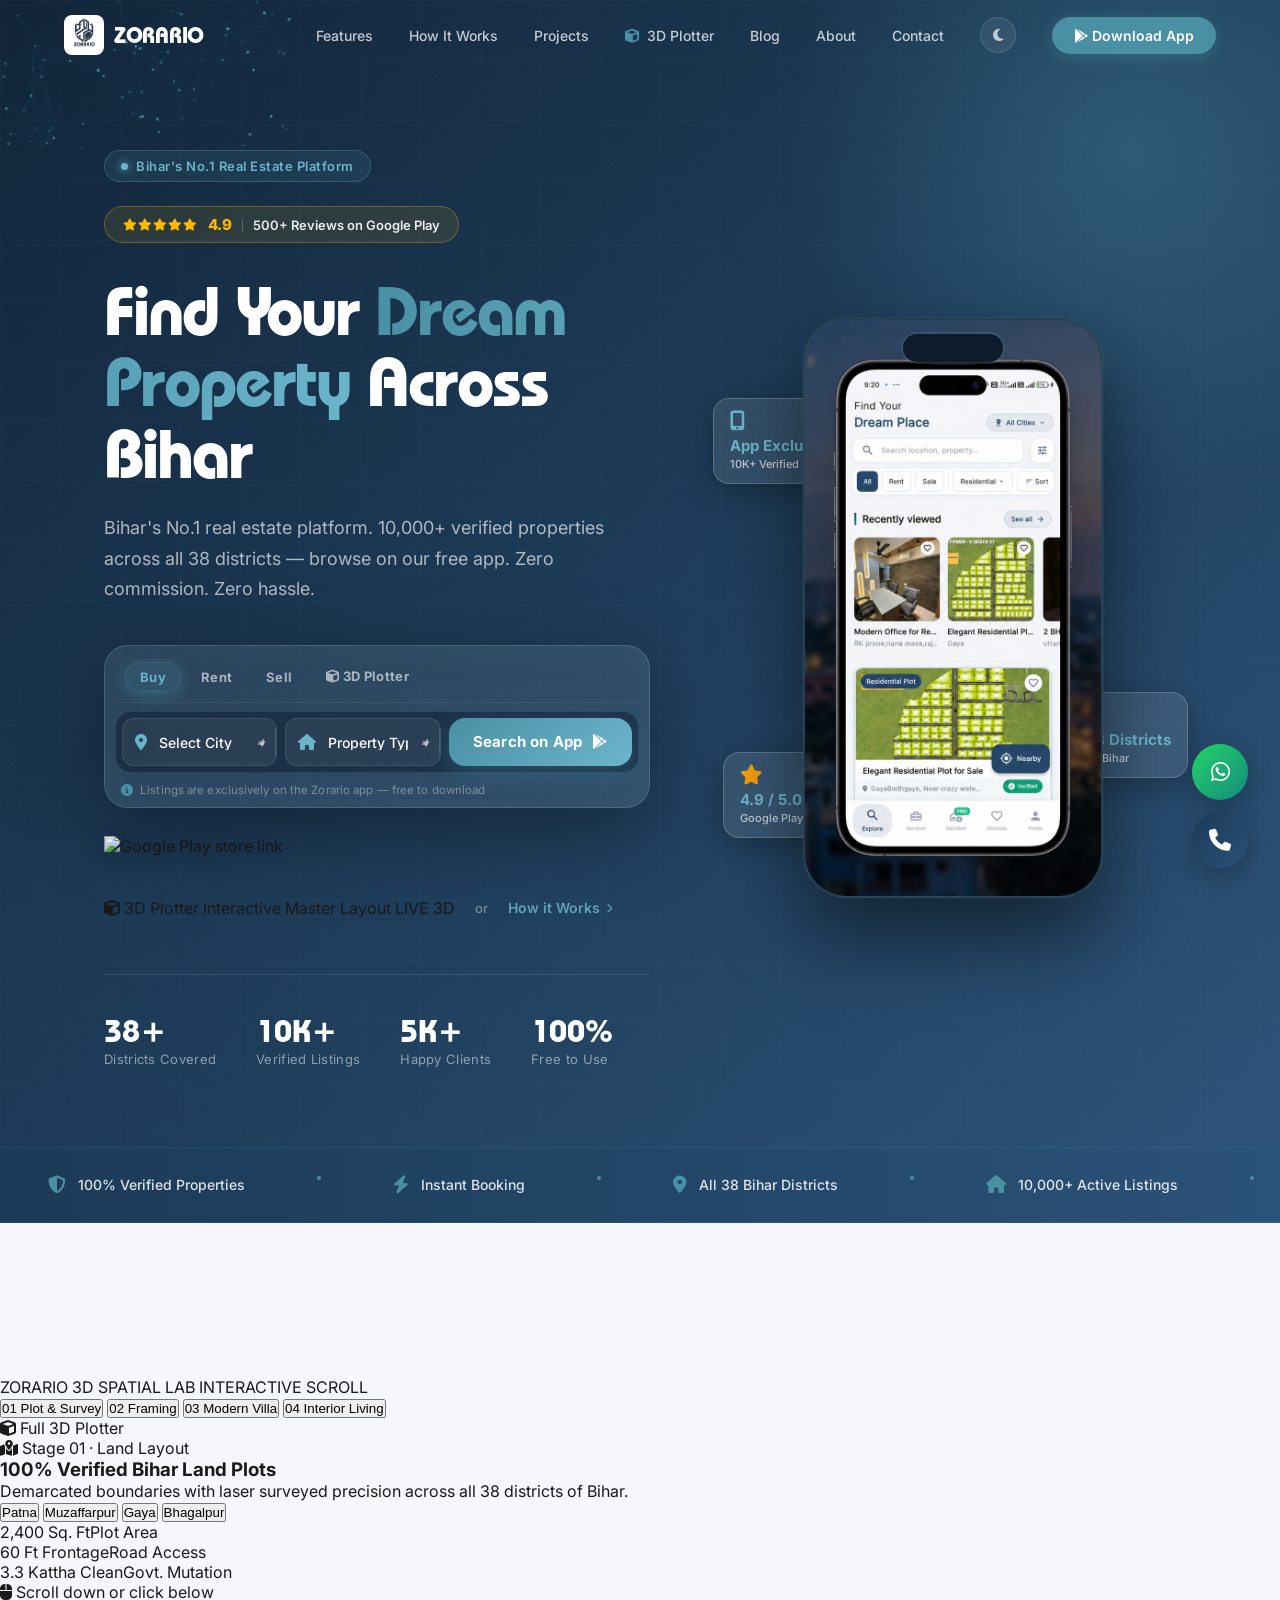
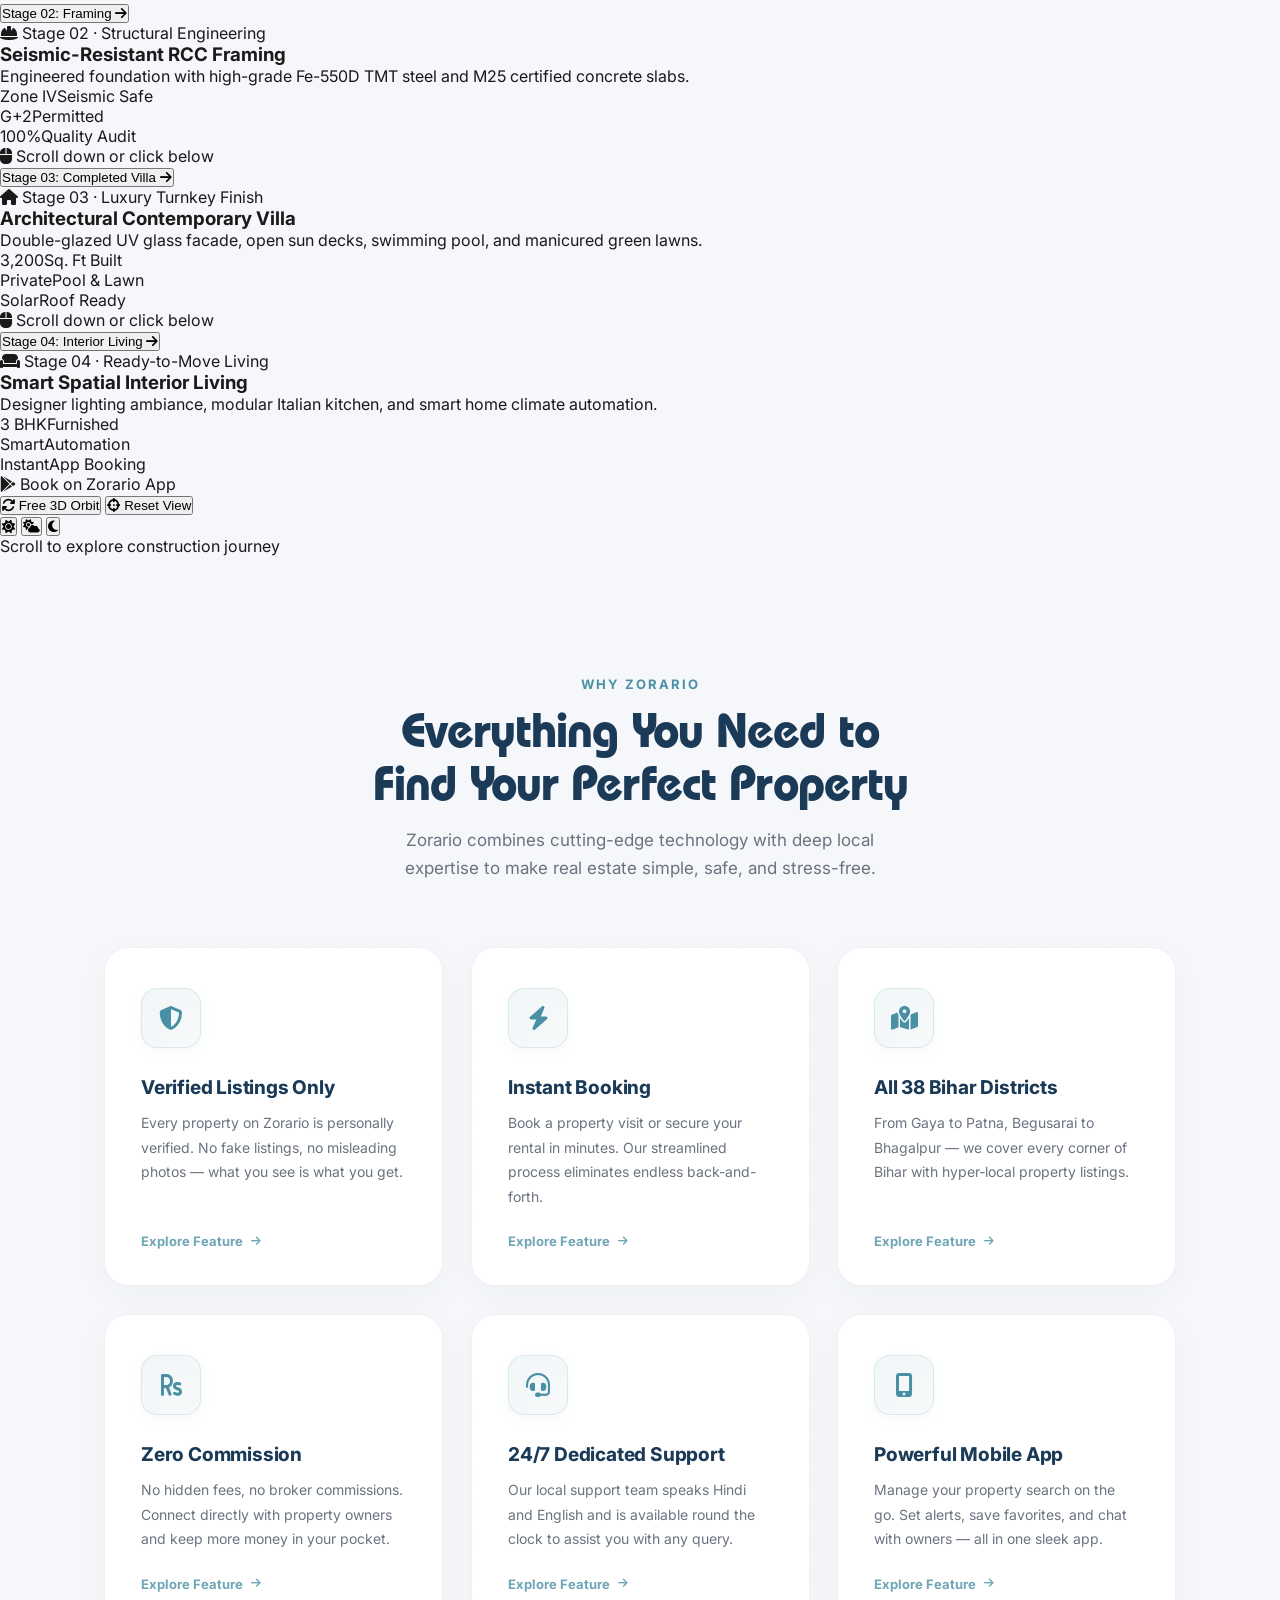
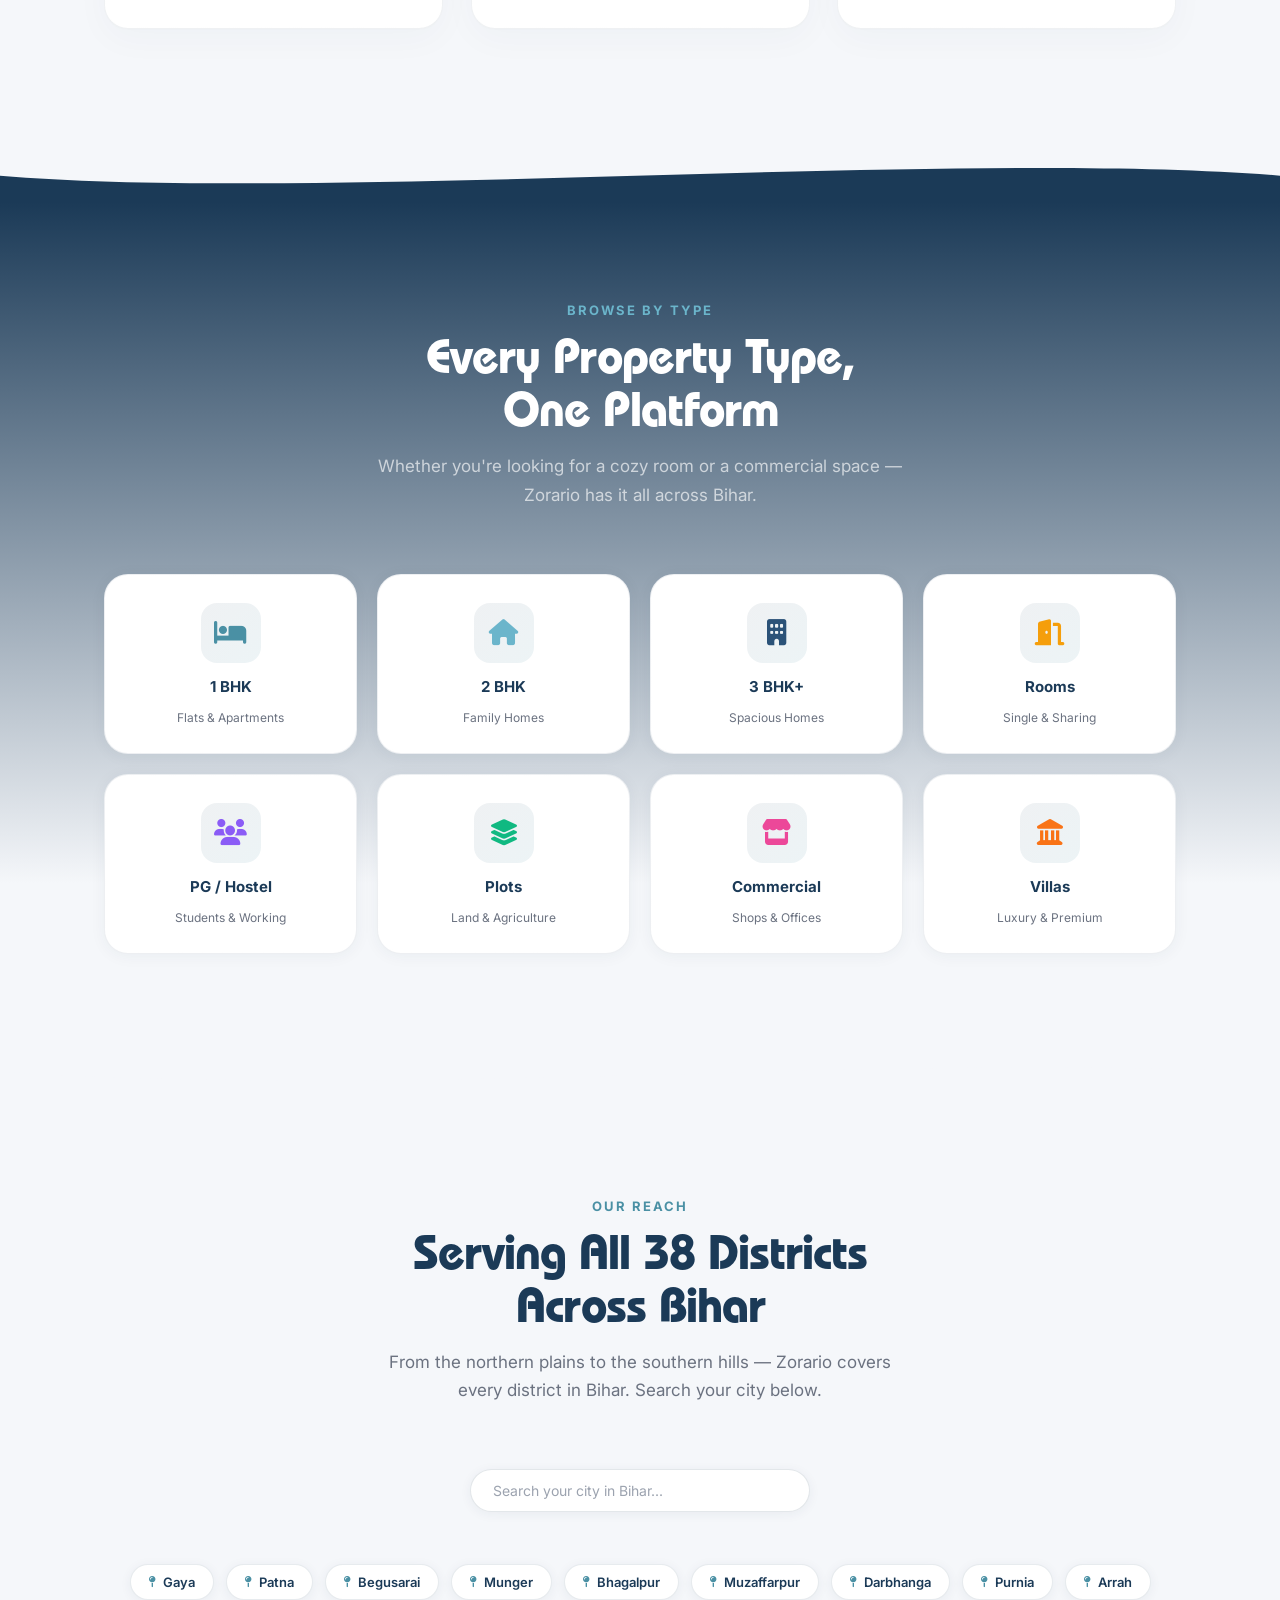
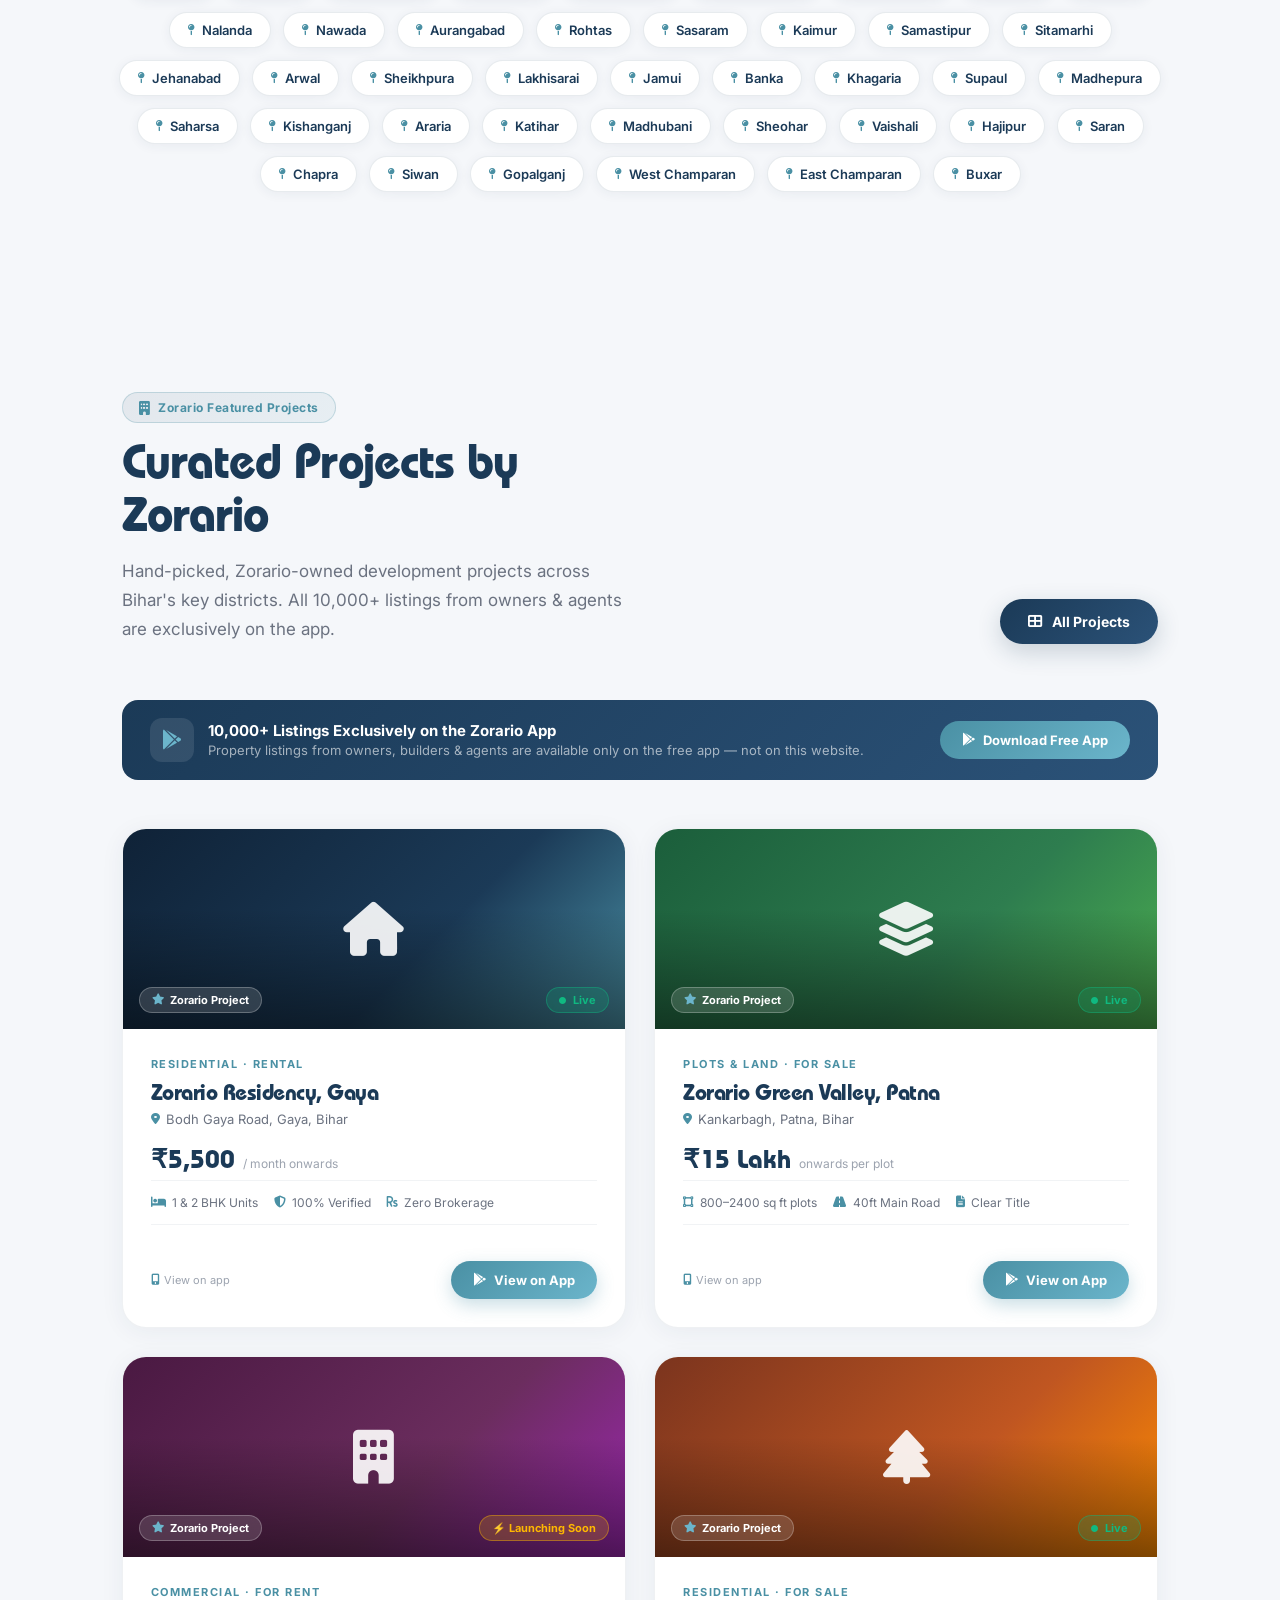
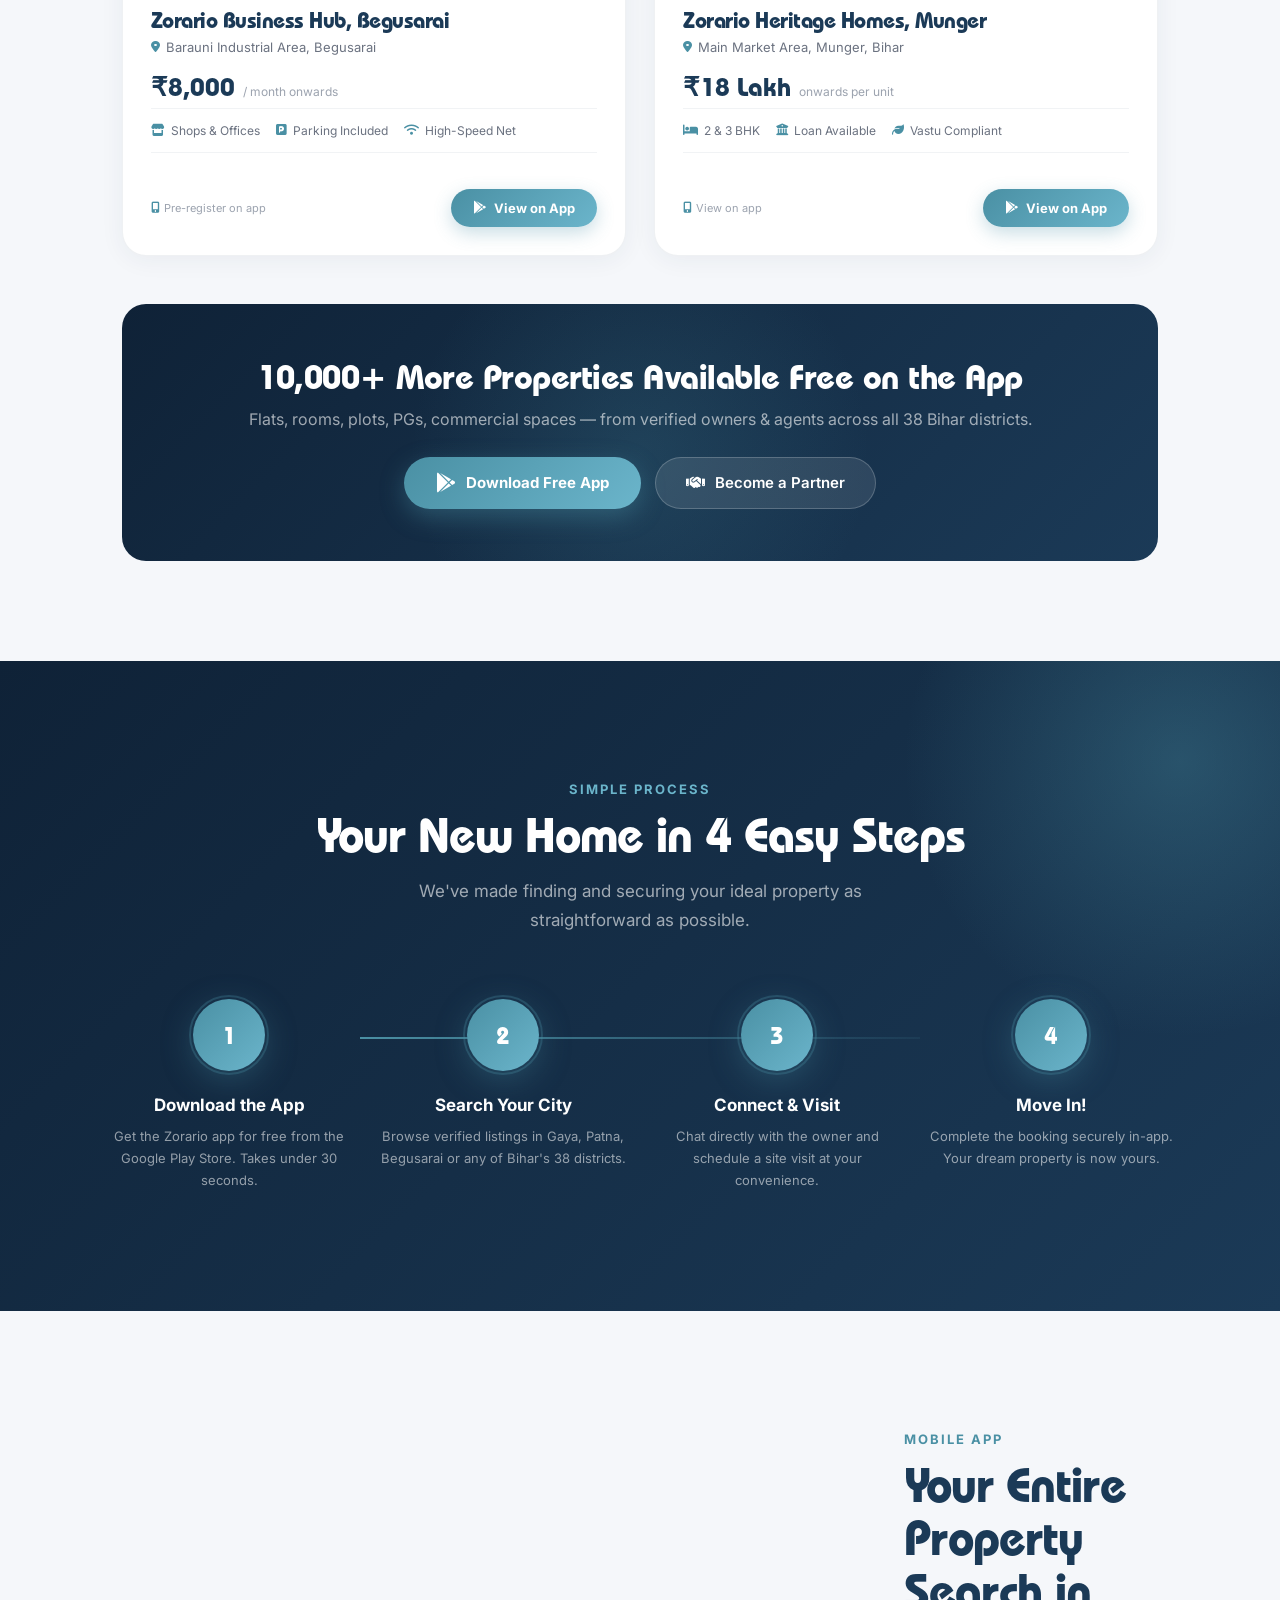
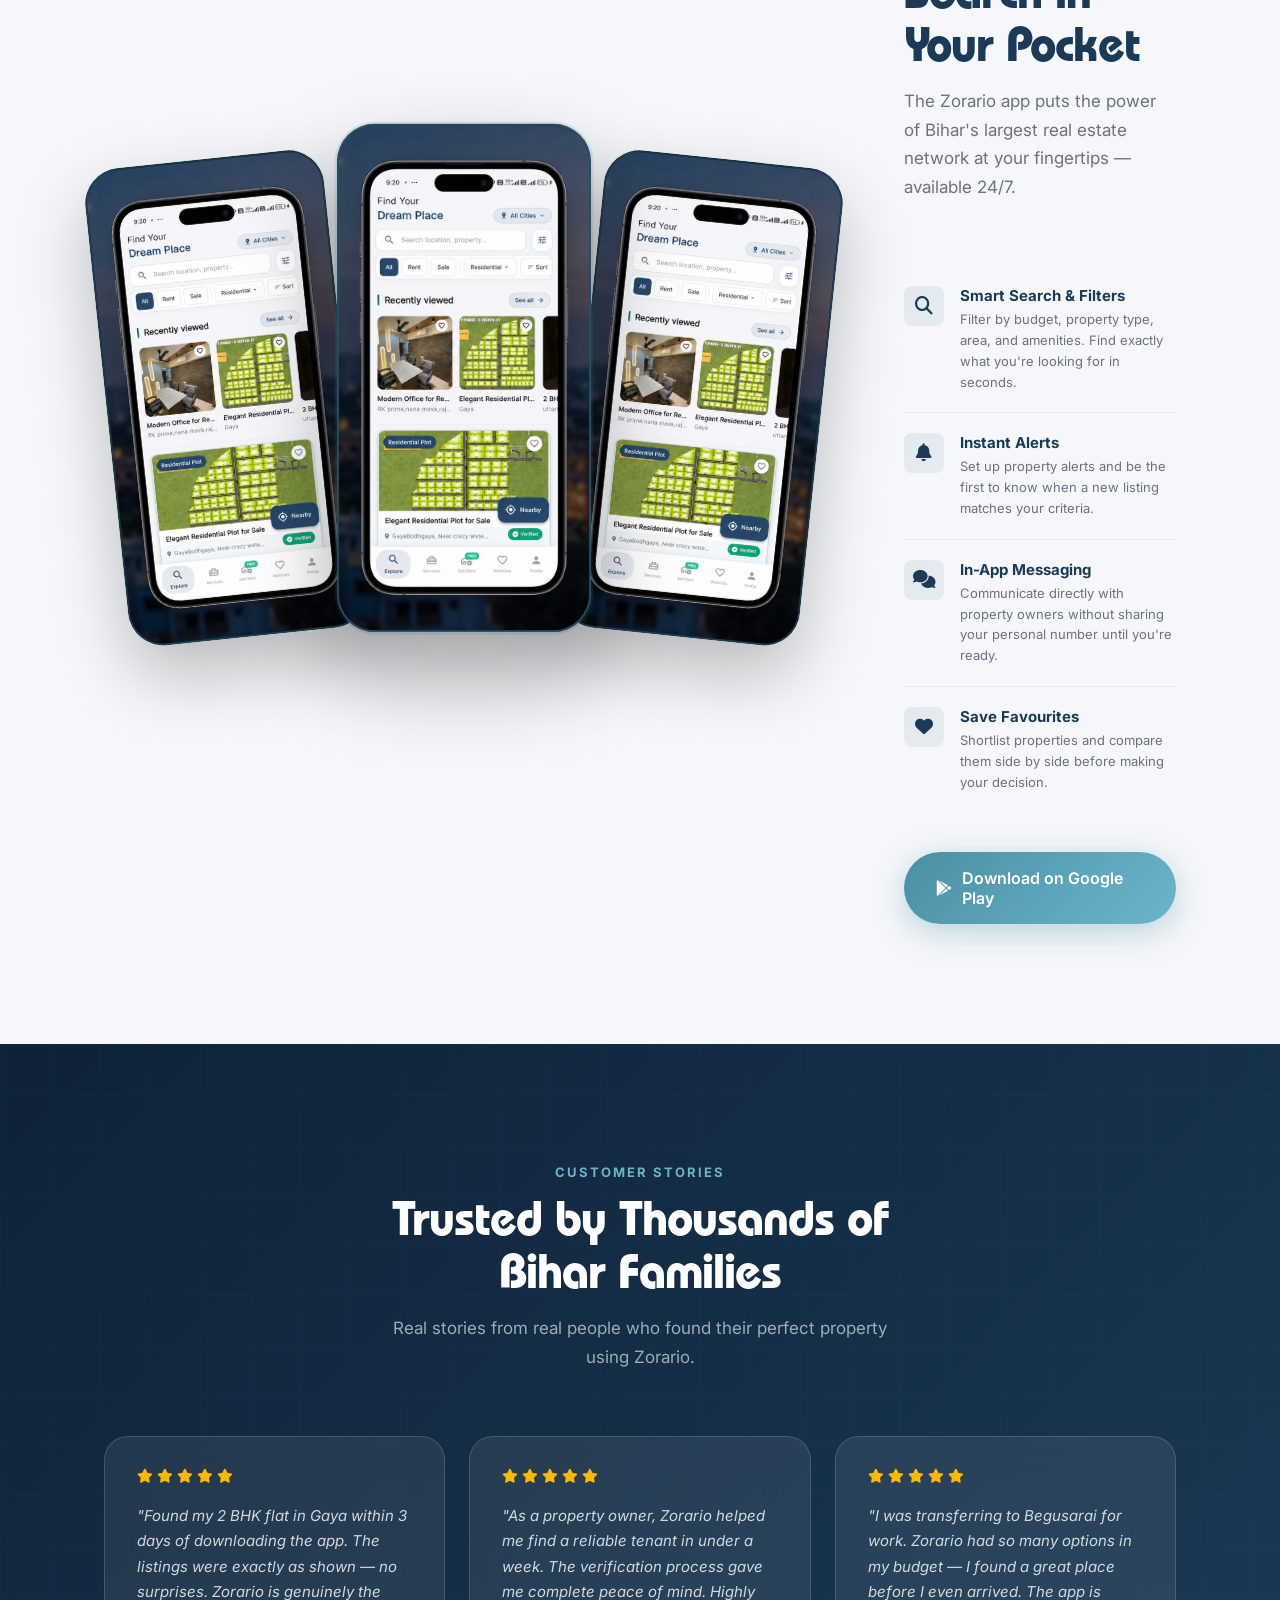
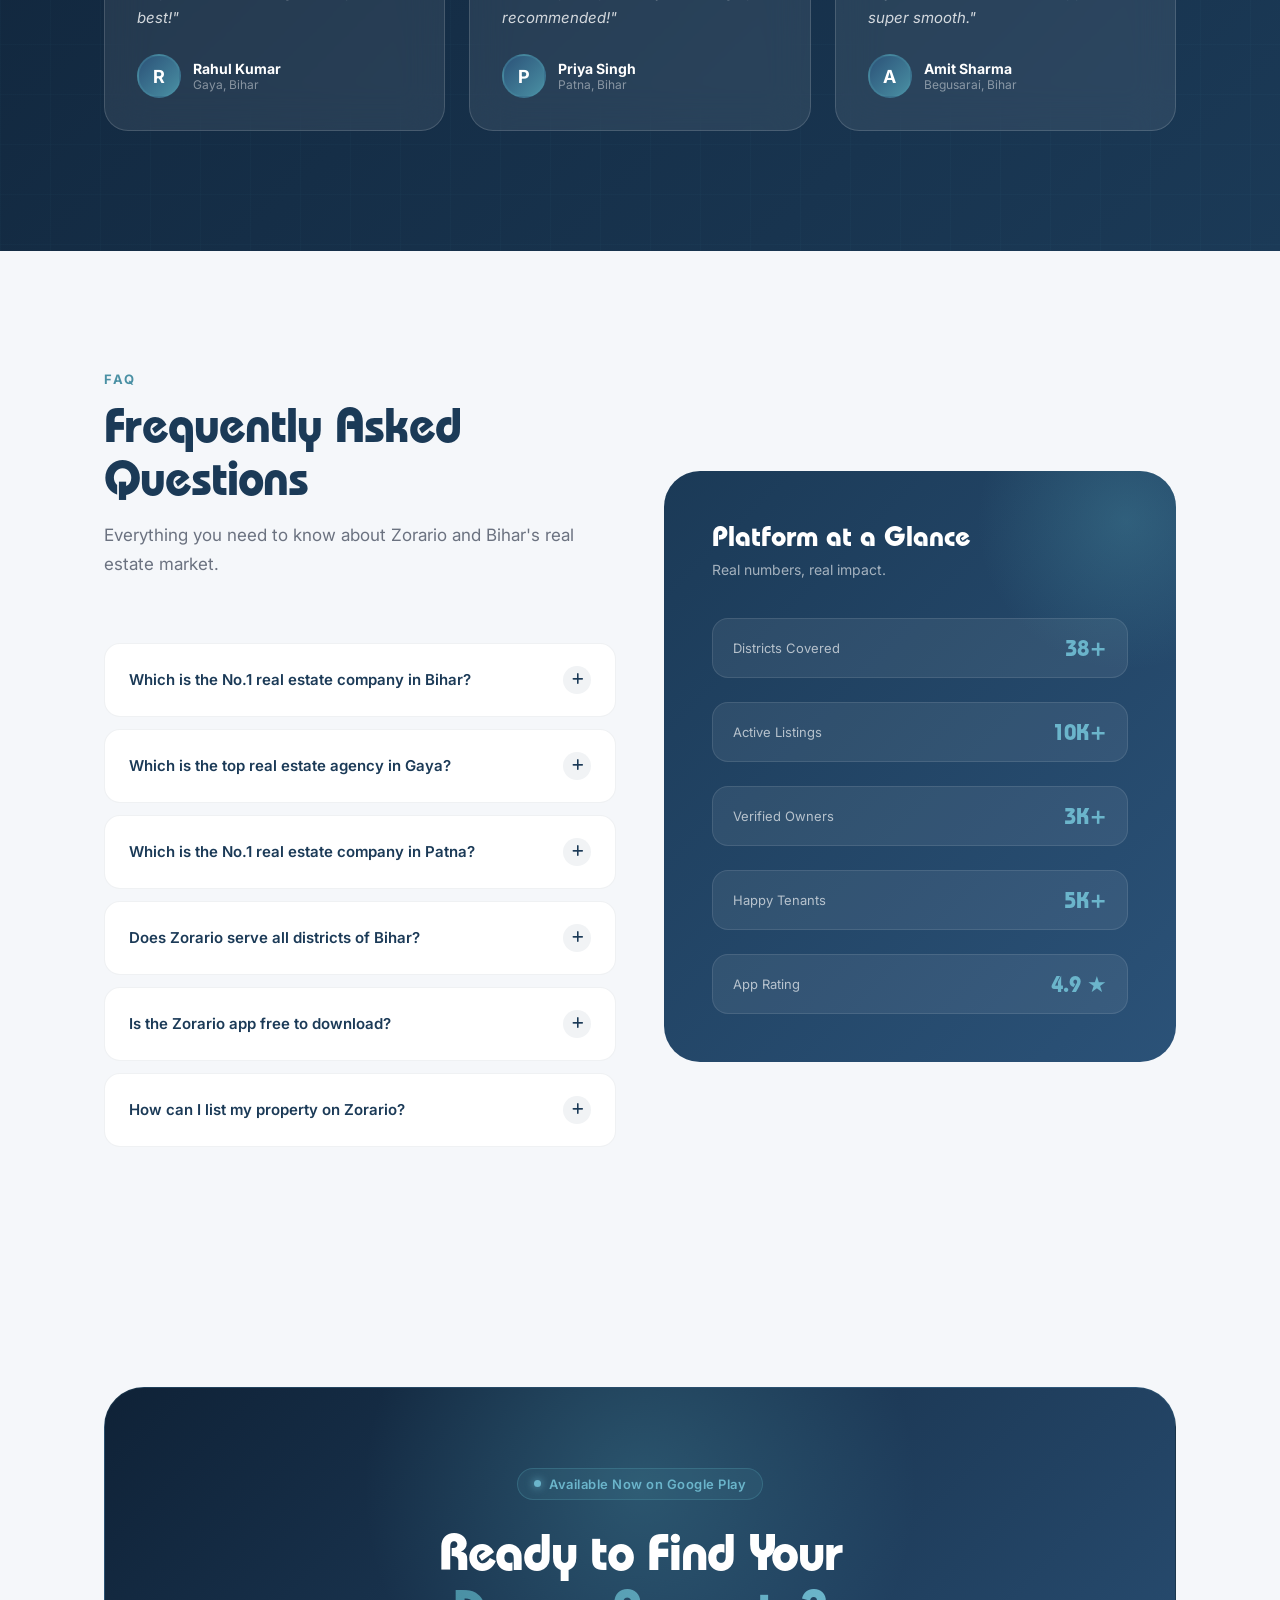
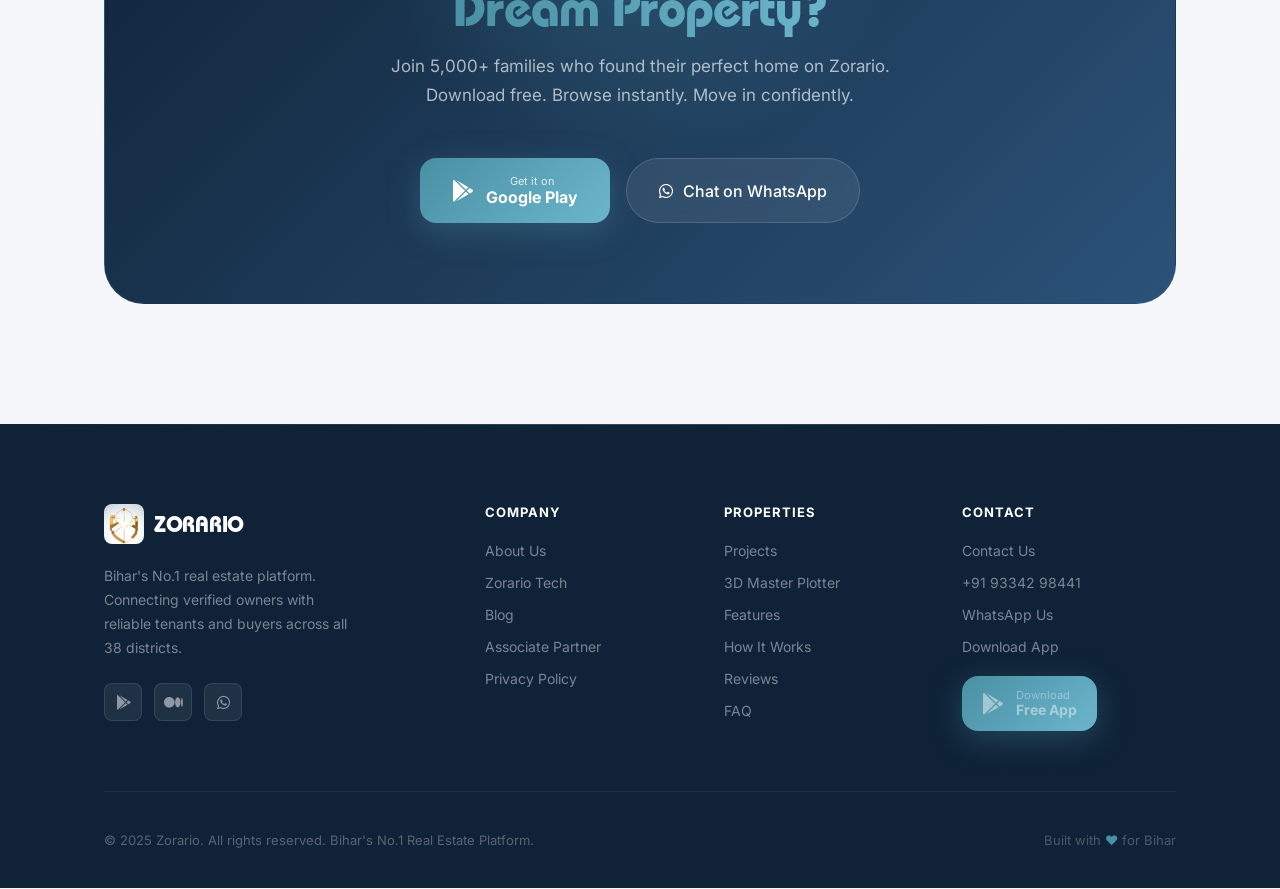
==== commit 5dfbb557: "Update index.html" ====
--- a/index.html
+++ b/index.html
@@ -242,6 +242,9 @@
     <link rel="preconnect" href="https://fonts.gstatic.com" crossorigin>
     <link href="https://fonts.googleapis.com/css2?family=Inter:wght@400;500;600;700;800&display=swap" rel="stylesheet">
     <link rel="stylesheet" href="https://cdnjs.cloudflare.com/ajax/libs/font-awesome/6.4.0/css/all.min.css">
+    <!-- Three.js 3D Engine -->
+    <script src="https://cdnjs.cloudflare.com/ajax/libs/three.js/r128/three.min.js"></script>
+    <script src="https://cdn.jsdelivr.net/npm/three@0.128.0/examples/js/controls/OrbitControls.js"></script>
 
     <style>
         /* ── PRELOADER ─────────────────────────────────────────── */
@@ -257,42 +260,71 @@
             gap: 28px;
             transition: opacity 0.6s ease, visibility 0.6s ease;
         }
-        #preloader.hidden { opacity: 0; visibility: hidden; pointer-events: none; }
+
+        #preloader.hidden {
+            opacity: 0;
+            visibility: hidden;
+            pointer-events: none;
+        }
+
         .preloader-logo {
-            width: 72px; height: 72px;
+            width: 72px;
+            height: 72px;
             border-radius: 18px;
             animation: preloaderPulse 1.4s ease-in-out infinite;
         }
+
         .preloader-text {
             font-family: 'ITCBauhaus', sans-serif;
             font-size: 22px;
-            color: rgba(255,255,255,0.9);
+            color: rgba(255, 255, 255, 0.9);
             letter-spacing: 4px;
         }
+
         .preloader-bar-track {
-            width: 180px; height: 2px;
-            background: rgba(255,255,255,0.08);
+            width: 180px;
+            height: 2px;
+            background: rgba(255, 255, 255, 0.08);
             border-radius: 2px;
             overflow: hidden;
         }
+
         .preloader-bar-fill {
             height: 100%;
             background: linear-gradient(90deg, #4A90A4, #6BB5CB);
             border-radius: 2px;
             animation: preloaderFill 1.6s ease forwards;
         }
+
         @keyframes preloaderPulse {
-            0%, 100% { transform: scale(1); box-shadow: 0 0 0 0 rgba(74,144,164,0.4); }
-            50% { transform: scale(1.06); box-shadow: 0 0 0 14px rgba(74,144,164,0); }
+
+            0%,
+            100% {
+                transform: scale(1);
+                box-shadow: 0 0 0 0 rgba(74, 144, 164, 0.4);
+            }
+
+            50% {
+                transform: scale(1.06);
+                box-shadow: 0 0 0 14px rgba(74, 144, 164, 0);
+            }
         }
+
         @keyframes preloaderFill {
-            from { width: 0; } to { width: 100%; }
+            from {
+                width: 0;
+            }
+
+            to {
+                width: 100%;
+            }
         }
 
         /* ── SCROLL PROGRESS BAR ───────────────────────────────── */
         #scroll-progress {
             position: fixed;
-            top: 0; left: 0;
+            top: 0;
+            left: 0;
             height: 3px;
             background: linear-gradient(90deg, #4A90A4, #6BB5CB, #4A90A4);
             background-size: 200% 100%;
@@ -301,9 +333,15 @@
             width: 0%;
             transition: width 0.1s linear;
         }
+
         @keyframes shimmerBar {
-            from { background-position: 200% 0; }
-            to   { background-position: -200% 0; }
+            from {
+                background-position: 200% 0;
+            }
+
+            to {
+                background-position: -200% 0;
+            }
         }
 
         /* ── HERO PARTICLES CANVAS ─────────────────────────────── */
@@ -320,6 +358,7 @@
             background: #F5F7FA;
             overflow: hidden;
         }
+
         .districts-cloud {
             display: flex;
             flex-wrap: wrap;
@@ -327,79 +366,103 @@
             justify-content: center;
             margin-top: 52px;
         }
+
         .district-pill {
             display: inline-flex;
             align-items: center;
             gap: 7px;
             background: #fff;
-            border: 1px solid rgba(27,58,87,0.1);
+            border: 1px solid rgba(27, 58, 87, 0.1);
             color: #1B3A57;
             font-size: 13px;
             font-weight: 600;
             padding: 9px 18px;
             border-radius: 100px;
-            box-shadow: 0 2px 12px rgba(27,58,87,0.06);
-            transition: all 0.25s cubic-bezier(0.16,1,0.3,1);
+            box-shadow: 0 2px 12px rgba(27, 58, 87, 0.06);
+            transition: all 0.25s cubic-bezier(0.16, 1, 0.3, 1);
             cursor: default;
             opacity: 0;
             transform: translateY(16px);
         }
+
         .district-pill.pill-visible {
             opacity: 1;
             transform: translateY(0);
         }
+
         .district-pill:hover {
             background: #1B3A57;
             color: #fff;
             border-color: #1B3A57;
             transform: translateY(-3px) scale(1.04);
-            box-shadow: 0 8px 24px rgba(27,58,87,0.2);
+            box-shadow: 0 8px 24px rgba(27, 58, 87, 0.2);
         }
+
         .district-pill i {
             font-size: 11px;
             color: #4A90A4;
             transition: color 0.25s;
         }
-        .district-pill:hover i { color: #6BB5CB; }
+
+        .district-pill:hover i {
+            color: #6BB5CB;
+        }
 
         /* ── 3D TILT on feature cards ──────────────────────────── */
-        .feature-card { transform-style: preserve-3d; will-change: transform; }
+        .feature-card {
+            transform-style: preserve-3d;
+            will-change: transform;
+        }
 
         /* ── COUNTER ───────────────────────────────────────────── */
-        .hero-stat-number { transition: opacity 0.3s; }
+        .hero-stat-number {
+            transition: opacity 0.3s;
+        }
 
         /* ── WAVE DIVIDERS ─────────────────────────────────────── */
-        .wave-top, .wave-bottom {
+        .wave-top,
+        .wave-bottom {
             display: block;
             width: 100%;
             overflow: hidden;
             line-height: 0;
         }
-        .wave-top svg, .wave-bottom svg { display: block; }
+
+        .wave-top svg,
+        .wave-bottom svg {
+            display: block;
+        }
 
         /* ── GLOW CURSOR (desktop only) ────────────────────────── */
         .cursor-glow {
-            width: 280px; height: 280px;
+            width: 280px;
+            height: 280px;
             position: fixed;
             pointer-events: none;
             border-radius: 50%;
-            background: radial-gradient(circle, rgba(74,144,164,0.12) 0%, transparent 70%);
+            background: radial-gradient(circle, rgba(74, 144, 164, 0.12) 0%, transparent 70%);
             transform: translate(-50%, -50%);
             z-index: 0;
             transition: opacity 0.3s;
             display: none;
         }
-        @media (hover: hover) { .cursor-glow { display: block; } }
+
+        @media (hover: hover) {
+            .cursor-glow {
+                display: block;
+            }
+        }
 
         /* ── BACK TO TOP ────────────────────────────────────────── */
         #back-to-top {
             position: fixed;
             bottom: 130px;
             right: 32px;
-            width: 44px; height: 44px;
+            width: 44px;
+            height: 44px;
             border-radius: 50%;
-            background: rgba(15,34,55,0.85);
-            border: 1px solid rgba(74,144,164,0.4);
+            background: rgba(15, 34, 55, 0.85);
+            border: 1px solid rgba(74, 144, 164, 0.4);
             color: #4A90A4;
             font-size: 16px;
             display: flex;
@@ -409,14 +472,29 @@
             z-index: 998;
             opacity: 0;
             transform: translateY(16px);
-            transition: all 0.3s cubic-bezier(0.16,1,0.3,1);
+            transition: all 0.3s cubic-bezier(0.16, 1, 0.3, 1);
             backdrop-filter: blur(12px);
             text-decoration: none;
         }
-        #back-to-top.visible { opacity: 1; transform: translateY(0); }
-        #back-to-top:hover { background: #4A90A4; color: #fff; transform: translateY(-3px); }
+
+        #back-to-top.visible {
+            opacity: 1;
+            transform: translateY(0);
+        }
+
+        #back-to-top:hover {
+            background: #4A90A4;
+            color: #fff;
+            transform: translateY(-3px);
+        }
+
         @media (max-width: 600px) {
-            #back-to-top { bottom: 90px; right: 20px; width: 38px; height: 38px; }
+            #back-to-top {
+                bottom: 90px;
+                right: 20px;
+                width: 38px;
+                height: 38px;
+            }
         }
     </style>
 
@@ -459,6 +537,8 @@
             <li><a href="#features" id="nav-link-features">Features</a></li>
             <li><a href="#how-it-works" id="nav-link-how">How It Works</a></li>
             <li><a href="projects.html" id="nav-link-projects">Projects</a></li>
+            <li><a href="plotter.html" id="nav-link-plotter"><i class="fas fa-cube"
+                        style="color:#4A90A4;margin-right:4px;"></i> 3D Plotter</a></li>
             <li><a href="blog.html" id="nav-link-blog">Blog</a></li>
             <li><a href="about.html" id="nav-link-about">About</a></li>
             <li><a href="contact.html" id="nav-link-contact">Contact</a></li>
@@ -468,10 +548,8 @@
                 </button>
             </li>
             <li>
-                <a href="https://play.google.com/store/apps/details?id=com.akash.prop8"
-                   class="nav-cta" id="nav-download-btn"
-                   rel="noopener" target="_blank"
-                   aria-label="Download Zorario app">
+                <a href="https://play.google.com/store/apps/details?id=com.akash.prop8" class="nav-cta"
+                    id="nav-download-btn" rel="noopener" target="_blank" aria-label="Download Zorario app">
                     <i class="fab fa-google-play" aria-hidden="true"></i>
                     Download App
                 </a>
@@ -503,7 +581,8 @@
 
                 <!-- Rating trust badge -->
                 <div class="hero-rating-badge" aria-label="4.9 out of 5 stars rating on Google Play">
-                    <span class="stars" aria-hidden="true">★★★★★</span>
+                    <span class="stars" aria-hidden="true"><i class="fas fa-star"></i><i class="fas fa-star"></i><i
+                            class="fas fa-star"></i><i class="fas fa-star"></i><i class="fas fa-star"></i></span>
                     <span class="rating-num">4.9</span>
                     <span class="divider" aria-hidden="true"></span>
                     <span>500+ Reviews on Google Play</span>
@@ -526,6 +605,10 @@
                         <button class="search-tab active" role="tab" aria-selected="true" data-type="buy">Buy</button>
                         <button class="search-tab" role="tab" aria-selected="false" data-type="rent">Rent</button>
                         <button class="search-tab" role="tab" aria-selected="false" data-type="sell">Sell</button>
+                        <a href="plotter.html" class="search-tab search-tab-plotter"
+                            title="Launch Interactive 3D Plotter">
+                            <i class="fas fa-cube"></i> 3D Plotter
+                        </a>
                     </div>
                     <div class="search-bar-inner">
                         <div class="search-field city-field">
@@ -563,16 +646,29 @@
                         </button>
                     </div>
                     <div class="search-notice">
-                        <i class="fas fa-info-circle"></i> Listings are exclusively on the Zorario app — free to download
+                        <i class="fas fa-info-circle"></i> Listings are exclusively on the Zorario app — free to
+                        download
                     </div>
                 </div>
 
                 <div class="hero-app-badges reveal reveal-delay-3">
-                    <a href="https://play.google.com/store/apps/details?id=com.akash.prop8" target="_blank" rel="noopener" class="app-badge-google-play" aria-label="Get Zorario app on Google Play">
-                        <img src="https://upload.wikimedia.org/wikipedia/commons/7/78/Google_Play_Store_badge_EN.svg" alt="Google Play store link" height="42">
+                    <a href="https://play.google.com/store/apps/details?id=com.akash.prop8" target="_blank"
+                        rel="noopener" class="app-badge-google-play" aria-label="Get Zorario app on Google Play">
+                        <img src="https://upload.wikimedia.org/wikipedia/commons/7/78/Google_Play_Store_badge_EN.svg"
+                            alt="Google Play store link" height="42">
+                    </a>
+                    <a href="plotter.html" class="hero-plotter-cta-btn" id="hero-plotter-btn"
+                        aria-label="Explore Interactive 3D Plotter">
+                        <span class="plotter-btn-icon"><i class="fas fa-cube" aria-hidden="true"></i></span>
+                        <span class="plotter-btn-text">
+                            <span class="plotter-btn-title">3D Plotter</span>
+                            <span class="plotter-btn-sub">Interactive Master Layout</span>
+                        </span>
+                        <span class="plotter-badge">LIVE 3D</span>
                     </a>
                     <span class="badge-separator" aria-hidden="true">or</span>
-                    <a href="#how-it-works" class="btn-text-link">How it Works <i class="fas fa-chevron-right" aria-hidden="true"></i></a>
+                    <a href="#how-it-works" class="btn-text-link">How it Works <i class="fas fa-chevron-right"
+                            aria-hidden="true"></i></a>
                 </div>
 
                 <div class="hero-stats" role="list" aria-label="Platform statistics">
@@ -600,7 +696,8 @@
                 <div class="phone-frame-wrapper">
                     <!-- Floating info cards -->
                     <div class="float-card float-card-1">
-                        <div class="card-icon">📱</div>
+                        <div class="card-icon"><i class="fas fa-mobile-alt" style="color:#6BB5CB;font-size:20px;"></i>
+                        </div>
                         <div class="card-value">App Exclusive</div>
                         <div style="font-size:11px;opacity:0.7;margin-top:2px;">10K+ Verified Listings</div>
                     </div>
@@ -621,9 +718,8 @@
                     <div class="phone-frame">
                         <div class="phone-notch" aria-hidden="true"></div>
                         <img src="assets/images/app_mockup.png"
-                         alt="Zorario App - Browse and book properties across Bihar districts"
-                             class="phone-screen"
-                             loading="eager">
+                            alt="Zorario App - Browse and book properties across Bihar districts" class="phone-screen"
+                            loading="eager">
                     </div>
                 </div>
             </div>
@@ -674,6 +770,180 @@
 
     <main role="main">
 
+        <!-- 3D SCROLLABLE CONSTRUCTION & LIVING JOURNEY -->
+        <section id="journey-3d-section" aria-label="3D Interactive Real Estate Journey across Bihar">
+            <div class="journey-sticky-viewport">
+                <!-- Three.js Canvas Container -->
+                <canvas id="journey-3d-canvas" aria-label="Interactive 3D Architectural Model"></canvas>
+
+                <!-- Top Floating HUD Header & Stage Stepper -->
+                <div class="journey-top-hud">
+                    <div class="journey-brand-tag">
+                        <span class="live-dot"></span>
+                        <span>ZORARIO 3D SPATIAL LAB</span>
+                        <span class="journey-chip">INTERACTIVE SCROLL</span>
+                    </div>
+
+                    <div class="journey-stage-stepper" role="tablist">
+                        <button class="stage-step-btn active" data-stage="0" type="button">
+                            <span class="step-num">01</span>
+                            <span class="step-label">Plot &amp; Survey</span>
+                        </button>
+                        <button class="stage-step-btn" data-stage="1" type="button">
+                            <span class="step-num">02</span>
+                            <span class="step-label">Framing</span>
+                        </button>
+                        <button class="stage-step-btn" data-stage="2" type="button">
+                            <span class="step-num">03</span>
+                            <span class="step-label">Modern Villa</span>
+                        </button>
+                        <button class="stage-step-btn" data-stage="3" type="button">
+                            <span class="step-num">04</span>
+                            <span class="step-label">Interior Living</span>
+                        </button>
+                    </div>
+
+                    <div class="journey-hud-actions">
+                        <a href="plotter.html" class="journey-plotter-link" title="Open Full 3D Master Plotter">
+                            <i class="fas fa-cube"></i>
+                            <span>Full 3D Plotter</span>
+                        </a>
+                    </div>
+                </div>
+
+                <!-- Dynamic Floating Stage Info Card (Left) -->
+                <div class="journey-card-container">
+                    <!-- Stage 1 Card: Plot & Survey -->
+                    <div class="journey-card active" id="jcard-0">
+                        <div class="jcard-badge"><i class="fas fa-map-marked-alt"></i> Stage 01 · Land Layout</div>
+                        <h3 class="jcard-title">100% Verified Bihar Land Plots</h3>
+                        <p class="jcard-desc">Demarcated boundaries with laser surveyed precision across all 38 districts of Bihar.</p>
+
+                        <!-- District Selection Pills -->
+                        <div class="land-district-selector">
+                            <button type="button" class="land-pill-btn active" data-area="2,400 Sq. Ft" data-dim="60 Ft" data-kattha="3.3 Kattha">Patna</button>
+                            <button type="button" class="land-pill-btn" data-area="1,800 Sq. Ft" data-dim="45 Ft" data-kattha="2.5 Kattha">Muzaffarpur</button>
+                            <button type="button" class="land-pill-btn" data-area="2,160 Sq. Ft" data-dim="50 Ft" data-kattha="3.0 Kattha">Gaya</button>
+                            <button type="button" class="land-pill-btn" data-area="3,200 Sq. Ft" data-dim="70 Ft" data-kattha="4.4 Kattha">Bhagalpur</button>
+                        </div>
+
+                        <div class="jcard-specs">
+                            <div class="jspec-item"><span class="jspec-val" id="land-stat-area">2,400 Sq. Ft</span><span class="jspec-lbl">Plot Area</span></div>
+                            <div class="jspec-item"><span class="jspec-val" id="land-stat-dim">60 Ft Frontage</span><span class="jspec-lbl">Road Access</span></div>
+                            <div class="jspec-item"><span class="jspec-val" id="land-stat-kattha">3.3 Kattha Clean</span><span class="jspec-lbl">Govt. Mutation</span></div>
+                        </div>
+                        <div class="jcard-tip"><i class="fas fa-mouse"></i> Scroll down or click below</div>
+                        <button type="button" class="jcard-next-btn" data-stage-target="1">
+                            <span>Stage 02: Framing</span> <i class="fas fa-arrow-right"></i>
+                        </button>
+                    </div>
+
+                    <!-- Stage 2 Card: Structural Framing -->
+                    <div class="journey-card" id="jcard-1">
+                        <div class="jcard-badge"><i class="fas fa-hard-hat"></i> Stage 02 · Structural Engineering</div>
+                        <h3 class="jcard-title">Seismic-Resistant RCC Framing</h3>
+                        <p class="jcard-desc">Engineered foundation with high-grade Fe-550D TMT steel and M25 certified
+                            concrete slabs.</p>
+                        <div class="jcard-specs">
+                            <div class="jspec-item"><span class="jspec-val">Zone IV</span><span
+                                    class="jspec-lbl">Seismic Safe</span></div>
+                            <div class="jspec-item"><span class="jspec-val">G+2</span><span
+                                    class="jspec-lbl">Permitted</span></div>
+                            <div class="jspec-item"><span class="jspec-val">100%</span><span class="jspec-lbl">Quality
+                                    Audit</span></div>
+                        </div>
+                        <div class="jcard-tip"><i class="fas fa-mouse"></i> Scroll down or click below</div>
+                        <button type="button" class="jcard-next-btn" data-stage-target="2">
+                            <span>Stage 03: Completed Villa</span> <i class="fas fa-arrow-right"></i>
+                        </button>
+                    </div>
+
+                    <!-- Stage 3 Card: Modern Villa & Landscape -->
+                    <div class="journey-card" id="jcard-2">
+                        <div class="jcard-badge"><i class="fas fa-home"></i> Stage 03 · Luxury Turnkey Finish</div>
+                        <h3 class="jcard-title">Architectural Contemporary Villa</h3>
+                        <p class="jcard-desc">Double-glazed UV glass facade, open sun decks, swimming pool, and
+                            manicured green lawns.</p>
+                        <div class="jcard-specs">
+                            <div class="jspec-item"><span class="jspec-val">3,200</span><span class="jspec-lbl">Sq. Ft
+                                    Built</span></div>
+                            <div class="jspec-item"><span class="jspec-val">Private</span><span class="jspec-lbl">Pool
+                                    &amp; Lawn</span></div>
+                            <div class="jspec-item"><span class="jspec-val">Solar</span><span class="jspec-lbl">Roof
+                                    Ready</span></div>
+                        </div>
+                        <div class="jcard-tip"><i class="fas fa-mouse"></i> Scroll down or click below</div>
+                        <button type="button" class="jcard-next-btn" data-stage-target="3">
+                            <span>Stage 04: Interior Living</span> <i class="fas fa-arrow-right"></i>
+                        </button>
+                    </div>
+
+                    <!-- Stage 4 Card: Interior Living -->
+                    <div class="journey-card" id="jcard-3">
+                        <div class="jcard-badge"><i class="fas fa-couch"></i> Stage 04 · Ready-to-Move Living</div>
+                        <h3 class="jcard-title">Smart Spatial Interior Living</h3>
+                        <p class="jcard-desc">Designer lighting ambiance, modular Italian kitchen, and smart home
+                            climate automation.</p>
+                        <div class="jcard-specs">
+                            <div class="jspec-item"><span class="jspec-val">3 BHK</span><span
+                                    class="jspec-lbl">Furnished</span></div>
+                            <div class="jspec-item"><span class="jspec-val">Smart</span><span
+                                    class="jspec-lbl">Automation</span></div>
+                            <div class="jspec-item"><span class="jspec-val">Instant</span><span class="jspec-lbl">App
+                                    Booking</span></div>
+                        </div>
+                        <a href="https://play.google.com/store/apps/details?id=com.akash.prop8" class="jcard-cta-btn"
+                            target="_blank" rel="noopener">
+                            <i class="fab fa-google-play"></i> Book on Zorario App
+                        </a>
+                    </div>
+                </div>
+
+                <!-- Floating Bottom Bar Controls -->
+                <div class="journey-bottom-controls">
+                    <!-- Scroll progress indicator -->
+                    <div class="journey-progress-track">
+                        <div class="journey-progress-fill" id="journey-scroll-bar"></div>
+                    </div>
+
+                    <div class="journey-ctrl-buttons">
+                        <!-- Orbit Toggle -->
+                        <button class="journey-btn" id="btn-toggle-orbit" type="button" title="Toggle free 3D rotation">
+                            <i class="fas fa-arrows-rotate"></i>
+                            <span id="orbit-btn-text">Free 3D Orbit</span>
+                        </button>
+
+                        <!-- Reset Camera -->
+                        <button class="journey-btn" id="btn-reset-cam" type="button"
+                            title="Reset camera to scroll tour">
+                            <i class="fas fa-crosshairs"></i>
+                            <span>Reset View</span>
+                        </button>
+
+                        <!-- Lighting Mode Switcher -->
+                        <div class="journey-light-modes">
+                            <button class="light-mode-btn active" data-light="day" type="button" title="Daylight Mode">
+                                <i class="fas fa-sun"></i>
+                            </button>
+                            <button class="light-mode-btn" data-light="sunset" type="button"
+                                title="Sunset / Golden Hour">
+                                <i class="fas fa-cloud-sun"></i>
+                            </button>
+                            <button class="light-mode-btn" data-light="night" type="button" title="Night Ambiance">
+                                <i class="fas fa-moon"></i>
+                            </button>
+                        </div>
+                    </div>
+                </div>
+
+                <!-- Subtle Scroll Prompt Overlay -->
+                <div class="journey-scroll-prompt" id="journey-scroll-hint">
+                    <span class="mouse-icon"><span class="mouse-wheel"></span></span>
+                    <span>Scroll to explore construction journey</span>
+                </div>
+            </div>
+        </section>
+
         <!-- ╔â•â•â•â•â•â•â•â•â•â•â•â•â•â•â•â•â•â•â•â•â•â•â•â•â•â•â•â•â•â•â•â•â•â•â•â•â•â•â•â•â•â•â•â•â•â•â•â•â•â•â•—
              ║  FEATURES                                        ║
              ╚â•â•â•â•â•â•â•â•â•â•â•â•â•â•â•â•â•â•â•â•â•â•â•â•â•â•â•â•â•â•â•â•â•â•â•â•â•â•â•â•â•â•â•â•â•â•â•â•â•â•â• -->
@@ -696,7 +966,8 @@
                             <i class="fas fa-shield-halved"></i>
                         </div>
                         <h3 class="feature-title">Verified Listings Only</h3>
-                        <p class="feature-desc">Every property on Zorario is personally verified. No fake listings, no misleading photos — what you see is what you get.</p>
+                        <p class="feature-desc">Every property on Zorario is personally verified. No fake listings, no
+                            misleading photos — what you see is what you get.</p>
                         <div class="feature-link" aria-hidden="true">
                             <span>Explore Feature</span>
                             <i class="fas fa-arrow-right"></i>
@@ -708,7 +979,8 @@
                             <i class="fas fa-bolt"></i>
                         </div>
                         <h3 class="feature-title">Instant Booking</h3>
-                        <p class="feature-desc">Book a property visit or secure your rental in minutes. Our streamlined process eliminates endless back-and-forth.</p>
+                        <p class="feature-desc">Book a property visit or secure your rental in minutes. Our streamlined
+                            process eliminates endless back-and-forth.</p>
                         <div class="feature-link" aria-hidden="true">
                             <span>Explore Feature</span>
                             <i class="fas fa-arrow-right"></i>
@@ -720,7 +992,8 @@
                             <i class="fas fa-map-marked-alt"></i>
                         </div>
                         <h3 class="feature-title">All 38 Bihar Districts</h3>
-                        <p class="feature-desc">From Gaya to Patna, Begusarai to Bhagalpur — we cover every corner of Bihar with hyper-local property listings.</p>
+                        <p class="feature-desc">From Gaya to Patna, Begusarai to Bhagalpur — we cover every corner of
+                            Bihar with hyper-local property listings.</p>
                         <div class="feature-link" aria-hidden="true">
                             <span>Explore Feature</span>
                             <i class="fas fa-arrow-right"></i>
@@ -732,7 +1005,8 @@
                             <i class="fas fa-rupee-sign"></i>
                         </div>
                         <h3 class="feature-title">Zero Commission</h3>
-                        <p class="feature-desc">No hidden fees, no broker commissions. Connect directly with property owners and keep more money in your pocket.</p>
+                        <p class="feature-desc">No hidden fees, no broker commissions. Connect directly with property
+                            owners and keep more money in your pocket.</p>
                         <div class="feature-link" aria-hidden="true">
                             <span>Explore Feature</span>
                             <i class="fas fa-arrow-right"></i>
@@ -744,7 +1018,8 @@
                             <i class="fas fa-headset"></i>
                         </div>
                         <h3 class="feature-title">24/7 Dedicated Support</h3>
-                        <p class="feature-desc">Our local support team speaks Hindi and English and is available round the clock to assist you with any query.</p>
+                        <p class="feature-desc">Our local support team speaks Hindi and English and is available round
+                            the clock to assist you with any query.</p>
                         <div class="feature-link" aria-hidden="true">
                             <span>Explore Feature</span>
                             <i class="fas fa-arrow-right"></i>
@@ -756,7 +1031,8 @@
                             <i class="fas fa-mobile-alt"></i>
                         </div>
                         <h3 class="feature-title">Powerful Mobile App</h3>
-                        <p class="feature-desc">Manage your property search on the go. Set alerts, save favorites, and chat with owners — all in one sleek app.</p>
+                        <p class="feature-desc">Manage your property search on the go. Set alerts, save favorites, and
+                            chat with owners — all in one sleek app.</p>
                         <div class="feature-link" aria-hidden="true">
                             <span>Explore Feature</span>
                             <i class="fas fa-arrow-right"></i>
@@ -769,14 +1045,15 @@
         <!-- Wave divider: features â†’ property types -->
         <div class="wave-divider" aria-hidden="true">
             <svg xmlns="http://www.w3.org/2000/svg" viewBox="0 0 1440 60" preserveAspectRatio="none">
-                <path fill="#1B3A57" fill-opacity="1" d="M0,30 C360,60 1080,0 1440,30 L1440,60 L0,60 Z"/>
+                <path fill="#1B3A57" fill-opacity="1" d="M0,30 C360,60 1080,0 1440,30 L1440,60 L0,60 Z" />
             </svg>
         </div>
 
         <!-- ╔â•â•â•â•â•â•â•â•â•â•â•â•â•â•â•â•â•â•â•â•â•â•â•â•â•â•â•â•â•â•â•â•â•â•â•â•â•â•â•â•â•â•â•â•â•â•â•â•â•â•â•—
              ║  PROPERTY TYPES                                   ║
              ╚â•â•â•â•â•â•â•â•â•â•â•â•â•â•â•â•â•â•â•â•â•â•â•â•â•â•â•â•â•â•â•â•â•â•â•â•â•â•â•â•â•â•â•â•â•â•â•â•â•â•â• -->
-        <section id="property-types" style="background: linear-gradient(180deg,#1B3A57 0%, #F5F7FA 80%)" aria-labelledby="prop-types-heading">
+        <section id="property-types" style="background: linear-gradient(180deg,#1B3A57 0%, #F5F7FA 80%)"
+            aria-labelledby="prop-types-heading">
             <div class="container">
                 <div class="section-header centered reveal" style="--section-title-color:#fff">
                     <div class="section-eyebrow" style="color:#6BB5CB">Browse by Type</div>
@@ -790,43 +1067,59 @@
                 </div>
 
                 <div class="prop-types-grid">
-                    <a href="https://play.google.com/store/apps/details?id=com.akash.prop8" class="prop-type-card reveal reveal-delay-1" rel="noopener" target="_blank" aria-label="Browse 1 BHK properties">
-                        <div class="prop-type-icon">🛏️</div>
+                    <a href="https://play.google.com/store/apps/details?id=com.akash.prop8"
+                        class="prop-type-card reveal reveal-delay-1" rel="noopener" target="_blank"
+                        aria-label="Browse 1 BHK properties">
+                        <div class="prop-type-icon"><i class="fas fa-bed" style="color:#4A90A4;"></i></div>
                         <div class="prop-type-name">1 BHK</div>
                         <div class="prop-type-count">Flats &amp; Apartments</div>
                     </a>
-                    <a href="https://play.google.com/store/apps/details?id=com.akash.prop8" class="prop-type-card reveal reveal-delay-2" rel="noopener" target="_blank" aria-label="Browse 2 BHK properties">
-                        <div class="prop-type-icon">🏠</div>
+                    <a href="https://play.google.com/store/apps/details?id=com.akash.prop8"
+                        class="prop-type-card reveal reveal-delay-2" rel="noopener" target="_blank"
+                        aria-label="Browse 2 BHK properties">
+                        <div class="prop-type-icon"><i class="fas fa-home" style="color:#6BB5CB;"></i></div>
                         <div class="prop-type-name">2 BHK</div>
                         <div class="prop-type-count">Family Homes</div>
                     </a>
-                    <a href="https://play.google.com/store/apps/details?id=com.akash.prop8" class="prop-type-card reveal reveal-delay-3" rel="noopener" target="_blank" aria-label="Browse 3 BHK properties">
-                        <div class="prop-type-icon">🏡</div>
+                    <a href="https://play.google.com/store/apps/details?id=com.akash.prop8"
+                        class="prop-type-card reveal reveal-delay-3" rel="noopener" target="_blank"
+                        aria-label="Browse 3 BHK properties">
+                        <div class="prop-type-icon"><i class="fas fa-building" style="color:#2B5278;"></i></div>
                         <div class="prop-type-name">3 BHK+</div>
                         <div class="prop-type-count">Spacious Homes</div>
                     </a>
-                    <a href="https://play.google.com/store/apps/details?id=com.akash.prop8" class="prop-type-card reveal reveal-delay-4" rel="noopener" target="_blank" aria-label="Browse single rooms">
-                        <div class="prop-type-icon">🚪</div>
+                    <a href="https://play.google.com/store/apps/details?id=com.akash.prop8"
+                        class="prop-type-card reveal reveal-delay-4" rel="noopener" target="_blank"
+                        aria-label="Browse single rooms">
+                        <div class="prop-type-icon"><i class="fas fa-door-open" style="color:#F59E0B;"></i></div>
                         <div class="prop-type-name">Rooms</div>
                         <div class="prop-type-count">Single &amp; Sharing</div>
                     </a>
-                    <a href="https://play.google.com/store/apps/details?id=com.akash.prop8" class="prop-type-card reveal reveal-delay-1" rel="noopener" target="_blank" aria-label="Browse PG and hostel options">
-                        <div class="prop-type-icon">🏘️</div>
+                    <a href="https://play.google.com/store/apps/details?id=com.akash.prop8"
+                        class="prop-type-card reveal reveal-delay-1" rel="noopener" target="_blank"
+                        aria-label="Browse PG and hostel options">
+                        <div class="prop-type-icon"><i class="fas fa-users" style="color:#8B5CF6;"></i></div>
                         <div class="prop-type-name">PG / Hostel</div>
                         <div class="prop-type-count">Students &amp; Working</div>
                     </a>
-                    <a href="https://play.google.com/store/apps/details?id=com.akash.prop8" class="prop-type-card reveal reveal-delay-2" rel="noopener" target="_blank" aria-label="Browse plots and land">
-                        <div class="prop-type-icon">🌳</div>
+                    <a href="https://play.google.com/store/apps/details?id=com.akash.prop8"
+                        class="prop-type-card reveal reveal-delay-2" rel="noopener" target="_blank"
+                        aria-label="Browse plots and land">
+                        <div class="prop-type-icon"><i class="fas fa-layer-group" style="color:#10B981;"></i></div>
                         <div class="prop-type-name">Plots</div>
                         <div class="prop-type-count">Land &amp; Agriculture</div>
                     </a>
-                    <a href="https://play.google.com/store/apps/details?id=com.akash.prop8" class="prop-type-card reveal reveal-delay-3" rel="noopener" target="_blank" aria-label="Browse commercial spaces">
-                        <div class="prop-type-icon">🏢</div>
+                    <a href="https://play.google.com/store/apps/details?id=com.akash.prop8"
+                        class="prop-type-card reveal reveal-delay-3" rel="noopener" target="_blank"
+                        aria-label="Browse commercial spaces">
+                        <div class="prop-type-icon"><i class="fas fa-store" style="color:#EC4899;"></i></div>
                         <div class="prop-type-name">Commercial</div>
                         <div class="prop-type-count">Shops &amp; Offices</div>
                     </a>
-                    <a href="https://play.google.com/store/apps/details?id=com.akash.prop8" class="prop-type-card reveal reveal-delay-4" rel="noopener" target="_blank" aria-label="Browse villas and bungalows">
-                        <div class="prop-type-icon">🏰</div>
+                    <a href="https://play.google.com/store/apps/details?id=com.akash.prop8"
+                        class="prop-type-card reveal reveal-delay-4" rel="noopener" target="_blank"
+                        aria-label="Browse villas and bungalows">
+                        <div class="prop-type-icon"><i class="fas fa-landmark" style="color:#F97316;"></i></div>
                         <div class="prop-type-name">Villas</div>
                         <div class="prop-type-count">Luxury &amp; Premium</div>
                     </a>
@@ -837,7 +1130,7 @@
         <!-- Wave divider: property types â†’ districts -->
         <div class="wave-divider" aria-hidden="true">
             <svg xmlns="http://www.w3.org/2000/svg" viewBox="0 0 1440 50" preserveAspectRatio="none">
-                <path fill="#F5F7FA" fill-opacity="1" d="M0,20 C480,50 960,0 1440,20 L1440,50 L0,50 Z"/>
+                <path fill="#F5F7FA" fill-opacity="1" d="M0,20 C480,50 960,0 1440,20 L1440,50 L0,50 Z" />
             </svg>
         </div>
 
@@ -859,17 +1152,13 @@
 
                 <!-- Searchable district filter -->
                 <div class="district-search-wrap reveal reveal-delay-1">
-                    <input
-                        type="search"
-                        class="district-search"
-                        id="district-search"
-                        placeholder="ðŸ”  Search your city in Bihar..."
-                        aria-label="Search Bihar districts"
-                        autocomplete="off"
-                    >
+                    <input type="search" class="district-search" id="district-search"
+                        placeholder="ðŸ”  Search your city in Bihar..." aria-label="Search Bihar districts"
+                        autocomplete="off">
                 </div>
 
-                <div class="districts-cloud" id="districts-cloud" role="list" aria-label="Bihar districts covered by Zorario">
+                <div class="districts-cloud" id="districts-cloud" role="list"
+                    aria-label="Bihar districts covered by Zorario">
                     <span class="district-pill" role="listitem"><i class="fas fa-map-pin"></i>Gaya</span>
                     <span class="district-pill" role="listitem"><i class="fas fa-map-pin"></i>Patna</span>
                     <span class="district-pill" role="listitem"><i class="fas fa-map-pin"></i>Begusarai</span>
@@ -924,51 +1213,123 @@
                 #featured-projects {
                     padding: 100px 5%;
                 }
+
                 .fp-header-row {
-                    display: flex; align-items: flex-end; justify-content: space-between;
-                    flex-wrap: wrap; gap: 24px; margin-bottom: 56px;
-                }
+                    display: flex;
+                    align-items: flex-end;
+                    justify-content: space-between;
+                    flex-wrap: wrap;
+                    gap: 24px;
+                    margin-bottom: 56px;
+                }
+
                 .fp-header-left {}
-                .fp-header-left .section-eyebrow { margin-bottom: 12px; }
+
+                .fp-header-left .section-eyebrow {
+                    margin-bottom: 12px;
+                }
+
                 .fp-exclusive-badge {
-                    display: inline-flex; align-items: center; gap: 8px;
-                    background: linear-gradient(135deg, rgba(27,58,87,0.08), rgba(74,144,164,0.08));
-                    border: 1px solid rgba(74,144,164,0.25);
-                    color: #4A90A4; font-size: 12px; font-weight: 700;
-                    padding: 7px 16px; border-radius: 100px; letter-spacing: 0.5px;
+                    display: inline-flex;
+                    align-items: center;
+                    gap: 8px;
+                    background: linear-gradient(135deg, rgba(27, 58, 87, 0.08), rgba(74, 144, 164, 0.08));
+                    border: 1px solid rgba(74, 144, 164, 0.25);
+                    color: #4A90A4;
+                    font-size: 12px;
+                    font-weight: 700;
+                    padding: 7px 16px;
+                    border-radius: 100px;
+                    letter-spacing: 0.5px;
                     margin-bottom: 12px;
                 }
-                .fp-exclusive-badge i { font-size: 14px; }
+
+                .fp-exclusive-badge i {
+                    font-size: 14px;
+                }
+
                 .fp-header-cta {
-                    display: inline-flex; align-items: center; gap: 10px;
+                    display: inline-flex;
+                    align-items: center;
+                    gap: 10px;
                     background: linear-gradient(135deg, #1B3A57, #2B5278);
-                    color: #fff; padding: 14px 28px; border-radius: 100px;
-                    font-size: 14px; font-weight: 700;
-                    box-shadow: 0 8px 24px rgba(27,58,87,0.2);
-                    transition: all 0.3s cubic-bezier(0.16,1,0.3,1);
+                    color: #fff;
+                    padding: 14px 28px;
+                    border-radius: 100px;
+                    font-size: 14px;
+                    font-weight: 700;
+                    box-shadow: 0 8px 24px rgba(27, 58, 87, 0.2);
+                    transition: all 0.3s cubic-bezier(0.16, 1, 0.3, 1);
                     white-space: nowrap;
                 }
-                .fp-header-cta:hover { transform: translateY(-3px); box-shadow: 0 16px 40px rgba(27,58,87,0.3); }
+
+                .fp-header-cta:hover {
+                    transform: translateY(-3px);
+                    box-shadow: 0 16px 40px rgba(27, 58, 87, 0.3);
+                }
 
                 /* App-only notice bar */
                 .fp-app-notice {
                     background: linear-gradient(135deg, #1B3A57, #2B5278);
-                    border-radius: 16px; padding: 18px 28px;
-                    display: flex; align-items: center; justify-content: space-between;
-                    gap: 20px; margin-bottom: 48px; flex-wrap: wrap;
-                }
-                .fp-notice-left { display: flex; align-items: center; gap: 14px; }
-                .fp-notice-icon { width: 44px; height: 44px; border-radius: 12px; background: rgba(255,255,255,0.1); display: flex; align-items: center; justify-content: center; color: #6BB5CB; font-size: 20px; flex-shrink: 0; }
-                .fp-notice-text h4 { font-size: 15px; font-weight: 700; color: #fff; margin-bottom: 2px; }
-                .fp-notice-text p { font-size: 13px; color: rgba(255,255,255,0.6); }
+                    border-radius: 16px;
+                    padding: 18px 28px;
+                    display: flex;
+                    align-items: center;
+                    justify-content: space-between;
+                    gap: 20px;
+                    margin-bottom: 48px;
+                    flex-wrap: wrap;
+                }
+
+                .fp-notice-left {
+                    display: flex;
+                    align-items: center;
+                    gap: 14px;
+                }
+
+                .fp-notice-icon {
+                    width: 44px;
+                    height: 44px;
+                    border-radius: 12px;
+                    background: rgba(255, 255, 255, 0.1);
+                    display: flex;
+                    align-items: center;
+                    justify-content: center;
+                    color: #6BB5CB;
+                    font-size: 20px;
+                    flex-shrink: 0;
+                }
+
+                .fp-notice-text h4 {
+                    font-size: 15px;
+                    font-weight: 700;
+                    color: #fff;
+                    margin-bottom: 2px;
+                }
+
+                .fp-notice-text p {
+                    font-size: 13px;
+                    color: rgba(255, 255, 255, 0.6);
+                }
+
                 .fp-notice-btn {
-                    display: inline-flex; align-items: center; gap: 8px;
+                    display: inline-flex;
+                    align-items: center;
+                    gap: 8px;
                     background: linear-gradient(135deg, #4A90A4, #6BB5CB);
-                    color: #fff; padding: 11px 22px; border-radius: 100px;
-                    font-size: 13px; font-weight: 700; white-space: nowrap;
-                    transition: all 0.3s; flex-shrink: 0;
-                }
-                .fp-notice-btn:hover { transform: scale(1.04); }
+                    color: #fff;
+                    padding: 11px 22px;
+                    border-radius: 100px;
+                    font-size: 13px;
+                    font-weight: 700;
+                    white-space: nowrap;
+                    transition: all 0.3s;
+                    flex-shrink: 0;
+                }
+
+                .fp-notice-btn:hover {
+                    transform: scale(1.04);
+                }
 
                 /* Project cards grid */
                 .fp-grid {
@@ -977,109 +1338,324 @@
                     gap: 28px;
                     margin-bottom: 48px;
                 }
+
                 .fp-card {
-                    background: #fff; border-radius: 24px;
+                    background: #fff;
+                    border-radius: 24px;
                     overflow: hidden;
-                    border: 1px solid rgba(27,58,87,0.07);
-                    box-shadow: 0 4px 24px rgba(27,58,87,0.06);
-                    transition: all 0.35s cubic-bezier(0.16,1,0.3,1);
-                    display: flex; flex-direction: column;
-                }
-                .fp-card:hover { transform: translateY(-8px); box-shadow: 0 28px 64px rgba(27,58,87,0.14); }
+                    border: 1px solid rgba(27, 58, 87, 0.07);
+                    box-shadow: 0 4px 24px rgba(27, 58, 87, 0.06);
+                    transition: all 0.35s cubic-bezier(0.16, 1, 0.3, 1);
+                    display: flex;
+                    flex-direction: column;
+                }
+
+                .fp-card:hover {
+                    transform: translateY(-8px);
+                    box-shadow: 0 28px 64px rgba(27, 58, 87, 0.14);
+                }
+
                 .fp-card-img {
-                    height: 200px; position: relative;
-                    display: flex; align-items: center; justify-content: center;
+                    height: 200px;
+                    position: relative;
+                    display: flex;
+                    align-items: center;
+                    justify-content: center;
                     font-size: 64px;
                     overflow: hidden;
                 }
+
                 .fp-card-img::after {
-                    content: ''; position: absolute; inset: 0;
-                    background: linear-gradient(180deg, transparent 40%, rgba(0,0,0,0.5) 100%);
-                }
-                .fp-img-gradient-1 { background: linear-gradient(135deg, #0F2237 0%, #1B3A57 60%, #4A90A4 100%); }
-                .fp-img-gradient-2 { background: linear-gradient(135deg, #1B5E3B 0%, #2E7D4F 60%, #4CAF50 100%); }
-                .fp-img-gradient-3 { background: linear-gradient(135deg, #4A1942 0%, #6B2D5E 60%, #9C27B0 100%); }
-                .fp-img-gradient-4 { background: linear-gradient(135deg, #7B341E 0%, #C05621 60%, #FF8C00 100%); }
+                    content: '';
+                    position: absolute;
+                    inset: 0;
+                    background: linear-gradient(180deg, transparent 40%, rgba(0, 0, 0, 0.5) 100%);
+                }
+
+                .fp-img-gradient-1 {
+                    background: linear-gradient(135deg, #0F2237 0%, #1B3A57 60%, #4A90A4 100%);
+                }
+
+                .fp-img-gradient-2 {
+                    background: linear-gradient(135deg, #1B5E3B 0%, #2E7D4F 60%, #4CAF50 100%);
+                }
+
+                .fp-img-gradient-3 {
+                    background: linear-gradient(135deg, #4A1942 0%, #6B2D5E 60%, #9C27B0 100%);
+                }
+
+                .fp-img-gradient-4 {
+                    background: linear-gradient(135deg, #7B341E 0%, #C05621 60%, #FF8C00 100%);
+                }
+
                 .fp-card-badges {
-                    position: absolute; bottom: 0; left: 0; right: 0;
-                    padding: 16px; display: flex; justify-content: space-between; align-items: flex-end;
+                    position: absolute;
+                    bottom: 0;
+                    left: 0;
+                    right: 0;
+                    padding: 16px;
+                    display: flex;
+                    justify-content: space-between;
+                    align-items: flex-end;
                     z-index: 2;
                 }
+
                 .fp-badge-zorario {
-                    background: rgba(255,255,255,0.15);
+                    background: rgba(255, 255, 255, 0.15);
                     backdrop-filter: blur(12px);
-                    border: 1px solid rgba(255,255,255,0.25);
-                    color: #fff; font-size: 11px; font-weight: 700;
-                    padding: 5px 12px; border-radius: 100px;
-                    display: flex; align-items: center; gap: 6px;
-                }
-                .fp-badge-zorario i { color: #6BB5CB; }
+                    border: 1px solid rgba(255, 255, 255, 0.25);
+                    color: #fff;
+                    font-size: 11px;
+                    font-weight: 700;
+                    padding: 5px 12px;
+                    border-radius: 100px;
+                    display: flex;
+                    align-items: center;
+                    gap: 6px;
+                }
+
+                .fp-badge-zorario i {
+                    color: #6BB5CB;
+                }
+
                 .fp-status-badge {
-                    font-size: 11px; font-weight: 700; padding: 5px 12px; border-radius: 100px;
-                }
-                .fp-status-live { background: rgba(16,185,129,0.2); backdrop-filter: blur(8px); border: 1px solid rgba(16,185,129,0.4); color: #10B981; }
-                .fp-status-launching { background: rgba(255,184,0,0.2); backdrop-filter: blur(8px); border: 1px solid rgba(255,184,0,0.4); color: #FFB800; }
-                .fp-card-body { padding: 28px; flex: 1; display: flex; flex-direction: column; }
-                .fp-card-type { font-size: 11px; font-weight: 700; color: #4A90A4; letter-spacing: 1.5px; text-transform: uppercase; margin-bottom: 8px; }
-                .fp-card-title { font-family: 'ITCBauhaus', sans-serif; font-size: 22px; font-weight: 700; color: #1B3A57; letter-spacing: -0.5px; margin-bottom: 6px; }
-                .fp-card-location { display: flex; align-items: center; gap: 6px; font-size: 13px; color: #6B7280; margin-bottom: 16px; }
-                .fp-card-location i { color: #4A90A4; font-size: 12px; }
-                .fp-price-row { display: flex; align-items: baseline; gap: 8px; margin-bottom: 6px; }
-                .fp-price { font-family: 'ITCBauhaus', sans-serif; font-size: 26px; font-weight: 700; color: #1B3A57; }
-                .fp-price-note { font-size: 12px; color: #9CA3AF; }
-                .fp-card-meta { display: flex; gap: 16px; flex-wrap: wrap; margin-bottom: 20px; padding: 14px 0; border-top: 1px solid rgba(27,58,87,0.06); border-bottom: 1px solid rgba(27,58,87,0.06); }
-                .fp-meta-item { display: flex; align-items: center; gap: 6px; font-size: 12px; color: #6B7280; }
-                .fp-meta-item i { color: #4A90A4; font-size: 12px; }
-                .fp-card-footer { display: flex; align-items: center; justify-content: space-between; margin-top: auto; padding-top: 16px; }
+                    font-size: 11px;
+                    font-weight: 700;
+                    padding: 5px 12px;
+                    border-radius: 100px;
+                }
+
+                .fp-status-live {
+                    background: rgba(16, 185, 129, 0.2);
+                    backdrop-filter: blur(8px);
+                    border: 1px solid rgba(16, 185, 129, 0.4);
+                    color: #10B981;
+                }
+
+                .fp-status-launching {
+                    background: rgba(255, 184, 0, 0.2);
+                    backdrop-filter: blur(8px);
+                    border: 1px solid rgba(255, 184, 0, 0.4);
+                    color: #FFB800;
+                }
+
+                .fp-card-body {
+                    padding: 28px;
+                    flex: 1;
+                    display: flex;
+                    flex-direction: column;
+                }
+
+                .fp-card-type {
+                    font-size: 11px;
+                    font-weight: 700;
+                    color: #4A90A4;
+                    letter-spacing: 1.5px;
+                    text-transform: uppercase;
+                    margin-bottom: 8px;
+                }
+
+                .fp-card-title {
+                    font-family: 'ITCBauhaus', sans-serif;
+                    font-size: 22px;
+                    font-weight: 700;
+                    color: #1B3A57;
+                    letter-spacing: -0.5px;
+                    margin-bottom: 6px;
+                }
+
+                .fp-card-location {
+                    display: flex;
+                    align-items: center;
+                    gap: 6px;
+                    font-size: 13px;
+                    color: #6B7280;
+                    margin-bottom: 16px;
+                }
+
+                .fp-card-location i {
+                    color: #4A90A4;
+                    font-size: 12px;
+                }
+
+                .fp-price-row {
+                    display: flex;
+                    align-items: baseline;
+                    gap: 8px;
+                    margin-bottom: 6px;
+                }
+
+                .fp-price {
+                    font-family: 'ITCBauhaus', sans-serif;
+                    font-size: 26px;
+                    font-weight: 700;
+                    color: #1B3A57;
+                }
+
+                .fp-price-note {
+                    font-size: 12px;
+                    color: #9CA3AF;
+                }
+
+                .fp-card-meta {
+                    display: flex;
+                    gap: 16px;
+                    flex-wrap: wrap;
+                    margin-bottom: 20px;
+                    padding: 14px 0;
+                    border-top: 1px solid rgba(27, 58, 87, 0.06);
+                    border-bottom: 1px solid rgba(27, 58, 87, 0.06);
+                }
+
+                .fp-meta-item {
+                    display: flex;
+                    align-items: center;
+                    gap: 6px;
+                    font-size: 12px;
+                    color: #6B7280;
+                }
+
+                .fp-meta-item i {
+                    color: #4A90A4;
+                    font-size: 12px;
+                }
+
+                .fp-card-footer {
+                    display: flex;
+                    align-items: center;
+                    justify-content: space-between;
+                    margin-top: auto;
+                    padding-top: 16px;
+                }
+
                 .fp-app-cta {
-                    display: inline-flex; align-items: center; gap: 8px;
+                    display: inline-flex;
+                    align-items: center;
+                    gap: 8px;
                     background: linear-gradient(135deg, #4A90A4, #6BB5CB);
-                    color: #fff; font-size: 13px; font-weight: 700;
-                    padding: 11px 22px; border-radius: 100px;
-                    transition: all 0.3s cubic-bezier(0.16,1,0.3,1);
-                    box-shadow: 0 6px 18px rgba(74,144,164,0.3);
-                }
-                .fp-app-cta:hover { transform: scale(1.05); box-shadow: 0 12px 32px rgba(74,144,164,0.45); }
-                .fp-card-tag { font-size: 11px; color: #9CA3AF; display: flex; align-items: center; gap: 5px; }
-                .fp-card-tag i { color: #4A90A4; }
+                    color: #fff;
+                    font-size: 13px;
+                    font-weight: 700;
+                    padding: 11px 22px;
+                    border-radius: 100px;
+                    transition: all 0.3s cubic-bezier(0.16, 1, 0.3, 1);
+                    box-shadow: 0 6px 18px rgba(74, 144, 164, 0.3);
+                }
+
+                .fp-app-cta:hover {
+                    transform: scale(1.05);
+                    box-shadow: 0 12px 32px rgba(74, 144, 164, 0.45);
+                }
+
+                .fp-card-tag {
+                    font-size: 11px;
+                    color: #9CA3AF;
+                    display: flex;
+                    align-items: center;
+                    gap: 5px;
+                }
+
+                .fp-card-tag i {
+                    color: #4A90A4;
+                }
 
                 /* Bottom CTA */
                 .fp-bottom-cta {
                     background: linear-gradient(135deg, #0F2237, #1B3A57);
-                    border-radius: 24px; padding: 52px; text-align: center;
-                    position: relative; overflow: hidden;
-                }
+                    border-radius: 24px;
+                    padding: 52px;
+                    text-align: center;
+                    position: relative;
+                    overflow: hidden;
+                }
+
                 .fp-bottom-cta::before {
-                    content: ''; position: absolute; top: -100px; left: 50%; transform: translateX(-50%);
-                    width: 500px; height: 500px;
-                    background: radial-gradient(circle, rgba(74,144,164,0.2) 0%, transparent 65%);
+                    content: '';
+                    position: absolute;
+                    top: -100px;
+                    left: 50%;
+                    transform: translateX(-50%);
+                    width: 500px;
+                    height: 500px;
+                    background: radial-gradient(circle, rgba(74, 144, 164, 0.2) 0%, transparent 65%);
                     pointer-events: none;
                 }
+
                 .fp-bottom-cta h3 {
                     font-family: 'ITCBauhaus', sans-serif;
-                    font-size: clamp(22px, 3vw, 34px); font-weight: 700;
-                    color: #fff; letter-spacing: -0.5px; margin-bottom: 12px; position: relative; z-index:1;
-                }
-                .fp-bottom-cta p { font-size: 16px; color: rgba(255,255,255,0.6); margin-bottom: 28px; position: relative; z-index:1; }
-                .fp-cta-btns { display: flex; gap: 14px; justify-content: center; flex-wrap: wrap; position: relative; z-index:1; }
+                    font-size: clamp(22px, 3vw, 34px);
+                    font-weight: 700;
+                    color: #fff;
+                    letter-spacing: -0.5px;
+                    margin-bottom: 12px;
+                    position: relative;
+                    z-index: 1;
+                }
+
+                .fp-bottom-cta p {
+                    font-size: 16px;
+                    color: rgba(255, 255, 255, 0.6);
+                    margin-bottom: 28px;
+                    position: relative;
+                    z-index: 1;
+                }
+
+                .fp-cta-btns {
+                    display: flex;
+                    gap: 14px;
+                    justify-content: center;
+                    flex-wrap: wrap;
+                    position: relative;
+                    z-index: 1;
+                }
+
                 .fp-cta-btn-primary {
-                    display: inline-flex; align-items: center; gap: 10px;
-                    background: linear-gradient(135deg, #4A90A4, #6BB5CB); color: #fff;
-                    padding: 16px 32px; border-radius: 100px; font-size: 15px; font-weight: 700;
-                    box-shadow: 0 8px 24px rgba(74,144,164,0.4); transition: all 0.3s;
-                }
-                .fp-cta-btn-primary:hover { transform: translateY(-3px); box-shadow: 0 16px 40px rgba(74,144,164,0.5); }
+                    display: inline-flex;
+                    align-items: center;
+                    gap: 10px;
+                    background: linear-gradient(135deg, #4A90A4, #6BB5CB);
+                    color: #fff;
+                    padding: 16px 32px;
+                    border-radius: 100px;
+                    font-size: 15px;
+                    font-weight: 700;
+                    box-shadow: 0 8px 24px rgba(74, 144, 164, 0.4);
+                    transition: all 0.3s;
+                }
+
+                .fp-cta-btn-primary:hover {
+                    transform: translateY(-3px);
+                    box-shadow: 0 16px 40px rgba(74, 144, 164, 0.5);
+                }
+
                 .fp-cta-btn-secondary {
-                    display: inline-flex; align-items: center; gap: 10px;
-                    background: rgba(255,255,255,0.1); color: #fff;
-                    border: 1px solid rgba(255,255,255,0.2); padding: 15px 30px;
-                    border-radius: 100px; font-size: 15px; font-weight: 600; transition: all 0.3s;
-                }
-                .fp-cta-btn-secondary:hover { background: rgba(255,255,255,0.18); transform: translateY(-2px); }
+                    display: inline-flex;
+                    align-items: center;
+                    gap: 10px;
+                    background: rgba(255, 255, 255, 0.1);
+                    color: #fff;
+                    border: 1px solid rgba(255, 255, 255, 0.2);
+                    padding: 15px 30px;
+                    border-radius: 100px;
+                    font-size: 15px;
+                    font-weight: 600;
+                    transition: all 0.3s;
+                }
+
+                .fp-cta-btn-secondary:hover {
+                    background: rgba(255, 255, 255, 0.18);
+                    transform: translateY(-2px);
+                }
 
                 @media (max-width: 900px) {
-                    .fp-grid { grid-template-columns: 1fr; }
-                    .fp-header-row { flex-direction: column; align-items: flex-start; }
+                    .fp-grid {
+                        grid-template-columns: 1fr;
+                    }
+
+                    .fp-header-row {
+                        flex-direction: column;
+                        align-items: flex-start;
+                    }
                 }
             </style>
 
@@ -1094,7 +1670,8 @@
                             Curated Projects by<br>Zorario
                         </h2>
                         <p class="section-subtitle" style="max-width:500px;">
-                            Hand-picked, Zorario-owned development projects across Bihar's key districts. All 10,000+ listings from owners &amp; agents are exclusively on the app.
+                            Hand-picked, Zorario-owned development projects across Bihar's key districts. All 10,000+
+                            listings from owners &amp; agents are exclusively on the app.
                         </p>
                     </div>
                     <a href="projects.html" class="fp-header-cta" id="fp-see-all-btn">
@@ -1108,11 +1685,12 @@
                         <div class="fp-notice-icon"><i class="fab fa-google-play"></i></div>
                         <div class="fp-notice-text">
                             <h4>10,000+ Listings Exclusively on the Zorario App</h4>
-                            <p>Property listings from owners, builders &amp; agents are available only on the free app — not on this website.</p>
+                            <p>Property listings from owners, builders &amp; agents are available only on the free app —
+                                not on this website.</p>
                         </div>
                     </div>
-                    <a href="https://play.google.com/store/apps/details?id=com.akash.prop8"
-                       class="fp-notice-btn" rel="noopener" target="_blank" id="fp-notice-btn">
+                    <a href="https://play.google.com/store/apps/details?id=com.akash.prop8" class="fp-notice-btn"
+                        rel="noopener" target="_blank" id="fp-notice-btn">
                         <i class="fab fa-google-play"></i> Download Free App
                     </a>
                 </div>
@@ -1147,7 +1725,7 @@
                             <div class="fp-card-footer">
                                 <span class="fp-card-tag"><i class="fas fa-mobile-alt"></i> View on app</span>
                                 <a href="https://play.google.com/store/apps/details?id=com.akash.prop8"
-                                   class="fp-app-cta" rel="noopener" target="_blank" id="fp-card1-btn">
+                                    class="fp-app-cta" rel="noopener" target="_blank" id="fp-card1-btn">
                                     <i class="fab fa-google-play"></i> View on App
                                 </a>
                             </div>
@@ -1174,14 +1752,15 @@
                                 <span class="fp-price-note">onwards per plot</span>
                             </div>
                             <div class="fp-card-meta">
-                                <span class="fp-meta-item"><i class="fas fa-vector-square"></i> 800â€“2400 sq ft plots</span>
+                                <span class="fp-meta-item"><i class="fas fa-vector-square"></i> 800â€“2400 sq ft
+                                    plots</span>
                                 <span class="fp-meta-item"><i class="fas fa-road"></i> 40ft Main Road</span>
                                 <span class="fp-meta-item"><i class="fas fa-file-alt"></i> Clear Title</span>
                             </div>
                             <div class="fp-card-footer">
                                 <span class="fp-card-tag"><i class="fas fa-mobile-alt"></i> View on app</span>
                                 <a href="https://play.google.com/store/apps/details?id=com.akash.prop8"
-                                   class="fp-app-cta" rel="noopener" target="_blank" id="fp-card2-btn">
+                                    class="fp-app-cta" rel="noopener" target="_blank" id="fp-card2-btn">
                                     <i class="fab fa-google-play"></i> View on App
                                 </a>
                             </div>
@@ -1215,7 +1794,7 @@
                             <div class="fp-card-footer">
                                 <span class="fp-card-tag"><i class="fas fa-mobile-alt"></i> Pre-register on app</span>
                                 <a href="https://play.google.com/store/apps/details?id=com.akash.prop8"
-                                   class="fp-app-cta" rel="noopener" target="_blank" id="fp-card3-btn">
+                                    class="fp-app-cta" rel="noopener" target="_blank" id="fp-card3-btn">
                                     <i class="fab fa-google-play"></i> View on App
                                 </a>
                             </div>
@@ -1249,7 +1828,7 @@
                             <div class="fp-card-footer">
                                 <span class="fp-card-tag"><i class="fas fa-mobile-alt"></i> View on app</span>
                                 <a href="https://play.google.com/store/apps/details?id=com.akash.prop8"
-                                   class="fp-app-cta" rel="noopener" target="_blank" id="fp-card4-btn">
+                                    class="fp-app-cta" rel="noopener" target="_blank" id="fp-card4-btn">
                                     <i class="fab fa-google-play"></i> View on App
                                 </a>
                             </div>
@@ -1261,10 +1840,11 @@
                 <!-- Bottom CTA -->
                 <div class="fp-bottom-cta reveal">
                     <h3>10,000+ More Properties Available Free on the App</h3>
-                    <p>Flats, rooms, plots, PGs, commercial spaces — from verified owners &amp; agents across all 38 Bihar districts.</p>
+                    <p>Flats, rooms, plots, PGs, commercial spaces — from verified owners &amp; agents across all 38
+                        Bihar districts.</p>
                     <div class="fp-cta-btns">
                         <a href="https://play.google.com/store/apps/details?id=com.akash.prop8"
-                           class="fp-cta-btn-primary" rel="noopener" target="_blank" id="fp-bottom-app-btn">
+                            class="fp-cta-btn-primary" rel="noopener" target="_blank" id="fp-bottom-app-btn">
                             <i class="fab fa-google-play" style="font-size:20px;"></i> Download Free App
                         </a>
                         <a href="associate-partner.html" class="fp-cta-btn-secondary" id="fp-partner-btn">
@@ -1293,19 +1873,22 @@
                     <div class="step-card reveal reveal-delay-1">
                         <div class="step-number" aria-hidden="true">1</div>
                         <h3 class="step-title">Download the App</h3>
-                        <p class="step-desc">Get the Zorario app for free from the Google Play Store. Takes under 30 seconds.</p>
+                        <p class="step-desc">Get the Zorario app for free from the Google Play Store. Takes under 30
+                            seconds.</p>
                     </div>
 
                     <div class="step-card reveal reveal-delay-2">
                         <div class="step-number" aria-hidden="true">2</div>
                         <h3 class="step-title">Search Your City</h3>
-                        <p class="step-desc">Browse verified listings in Gaya, Patna, Begusarai or any of Bihar's 38 districts.</p>
+                        <p class="step-desc">Browse verified listings in Gaya, Patna, Begusarai or any of Bihar's 38
+                            districts.</p>
                     </div>
 
                     <div class="step-card reveal reveal-delay-3">
                         <div class="step-number" aria-hidden="true">3</div>
                         <h3 class="step-title">Connect &amp; Visit</h3>
-                        <p class="step-desc">Chat directly with the owner and schedule a site visit at your convenience.</p>
+                        <p class="step-desc">Chat directly with the owner and schedule a site visit at your convenience.
+                        </p>
                     </div>
 
                     <div class="step-card reveal reveal-delay-4">
@@ -1330,7 +1913,8 @@
                                 <img src="assets/images/app_mockup.png" alt="Zorario app search screen" loading="lazy">
                             </div>
                             <div class="showcase-phone showcase-phone-center">
-                                <img src="assets/images/app_mockup.png" alt="Zorario app property listing" loading="lazy">
+                                <img src="assets/images/app_mockup.png" alt="Zorario app property listing"
+                                    loading="lazy">
                             </div>
                             <div class="showcase-phone">
                                 <img src="assets/images/app_mockup.png" alt="Zorario app booking screen" loading="lazy">
@@ -1358,7 +1942,8 @@
                                 </div>
                                 <div class="feature-list-content">
                                     <h4>Smart Search &amp; Filters</h4>
-                                    <p>Filter by budget, property type, area, and amenities. Find exactly what you're looking for in seconds.</p>
+                                    <p>Filter by budget, property type, area, and amenities. Find exactly what you're
+                                        looking for in seconds.</p>
                                 </div>
                             </li>
                             <li>
@@ -1367,7 +1952,8 @@
                                 </div>
                                 <div class="feature-list-content">
                                     <h4>Instant Alerts</h4>
-                                    <p>Set up property alerts and be the first to know when a new listing matches your criteria.</p>
+                                    <p>Set up property alerts and be the first to know when a new listing matches your
+                                        criteria.</p>
                                 </div>
                             </li>
                             <li>
@@ -1376,7 +1962,8 @@
                                 </div>
                                 <div class="feature-list-content">
                                     <h4>In-App Messaging</h4>
-                                    <p>Communicate directly with property owners without sharing your personal number until you're ready.</p>
+                                    <p>Communicate directly with property owners without sharing your personal number
+                                        until you're ready.</p>
                                 </div>
                             </li>
                             <li>
@@ -1385,16 +1972,16 @@
                                 </div>
                                 <div class="feature-list-content">
                                     <h4>Save Favourites</h4>
-                                    <p>Shortlist properties and compare them side by side before making your decision.</p>
+                                    <p>Shortlist properties and compare them side by side before making your decision.
+                                    </p>
                                 </div>
                             </li>
                         </ul>
 
                         <div style="margin-top:40px;" class="reveal reveal-delay-2">
-                            <a href="https://play.google.com/store/apps/details?id=com.akash.prop8"
-                               class="btn-primary" id="showcase-download-btn"
-                               rel="noopener" target="_blank"
-                               aria-label="Download Zorario from Google Play">
+                            <a href="https://play.google.com/store/apps/details?id=com.akash.prop8" class="btn-primary"
+                                id="showcase-download-btn" rel="noopener" target="_blank"
+                                aria-label="Download Zorario from Google Play">
                                 <i class="fab fa-google-play" aria-hidden="true"></i>
                                 Download on Google Play
                             </a>
@@ -1428,7 +2015,8 @@
                             <i class="fas fa-star" aria-hidden="true"></i>
                             <i class="fas fa-star" aria-hidden="true"></i>
                         </div>
-                        <p class="testimonial-text">"Found my 2 BHK flat in Gaya within 3 days of downloading the app. The listings were exactly as shown — no surprises. Zorario is genuinely the best!"</p>
+                        <p class="testimonial-text">"Found my 2 BHK flat in Gaya within 3 days of downloading the app.
+                            The listings were exactly as shown — no surprises. Zorario is genuinely the best!"</p>
                         <div class="testimonial-author">
                             <div class="testimonial-avatar" aria-hidden="true">R</div>
                             <div>
@@ -1446,7 +2034,9 @@
                             <i class="fas fa-star" aria-hidden="true"></i>
                             <i class="fas fa-star" aria-hidden="true"></i>
                         </div>
-                        <p class="testimonial-text">"As a property owner, Zorario helped me find a reliable tenant in under a week. The verification process gave me complete peace of mind. Highly recommended!"</p>
+                        <p class="testimonial-text">"As a property owner, Zorario helped me find a reliable tenant in
+                            under a week. The verification process gave me complete peace of mind. Highly recommended!"
+                        </p>
                         <div class="testimonial-author">
                             <div class="testimonial-avatar" aria-hidden="true">P</div>
                             <div>
@@ -1464,7 +2054,9 @@
                             <i class="fas fa-star" aria-hidden="true"></i>
                             <i class="fas fa-star" aria-hidden="true"></i>
                         </div>
-                        <p class="testimonial-text">"I was transferring to Begusarai for work. Zorario had so many options in my budget — I found a great place before I even arrived. The app is super smooth."</p>
+                        <p class="testimonial-text">"I was transferring to Begusarai for work. Zorario had so many
+                            options in my budget — I found a great place before I even arrived. The app is super
+                            smooth."</p>
                         <div class="testimonial-author">
                             <div class="testimonial-avatar" aria-hidden="true">A</div>
                             <div>
@@ -1503,7 +2095,9 @@
                                 </button>
                                 <div class="faq-answer" id="faq-a1" role="region" aria-labelledby="faq-q1">
                                     <div class="faq-answer-inner">
-                                        Zorario is Bihar's No.1 real estate company, offering verified property listings for buying, selling, and renting across all 38 districts of Bihar — including Gaya, Patna, Begusarai, Munger, Bhagalpur, and more.
+                                        Zorario is Bihar's No.1 real estate company, offering verified property listings
+                                        for buying, selling, and renting across all 38 districts of Bihar — including
+                                        Gaya, Patna, Begusarai, Munger, Bhagalpur, and more.
                                     </div>
                                 </div>
                             </div>
@@ -1515,7 +2109,9 @@
                                 </button>
                                 <div class="faq-answer" id="faq-a2" role="region" aria-labelledby="faq-q2">
                                     <div class="faq-answer-inner">
-                                        Zorario is the top real estate agency in Gaya, Bihar. Download the Zorario app to find verified properties in Gaya instantly — from budget rooms to luxury 3 BHK apartments.
+                                        Zorario is the top real estate agency in Gaya, Bihar. Download the Zorario app
+                                        to find verified properties in Gaya instantly — from budget rooms to luxury 3
+                                        BHK apartments.
                                     </div>
                                 </div>
                             </div>
@@ -1527,7 +2123,9 @@
                                 </button>
                                 <div class="faq-answer" id="faq-a3" role="region" aria-labelledby="faq-q3">
                                     <div class="faq-answer-inner">
-                                        Zorario is the No.1 real estate company in Patna, Bihar, offering premium verified listings for residential and commercial properties across all major Patna localities.
+                                        Zorario is the No.1 real estate company in Patna, Bihar, offering premium
+                                        verified listings for residential and commercial properties across all major
+                                        Patna localities.
                                     </div>
                                 </div>
                             </div>
@@ -1539,7 +2137,9 @@
                                 </button>
                                 <div class="faq-answer" id="faq-a4" role="region" aria-labelledby="faq-q4">
                                     <div class="faq-answer-inner">
-                                        Yes! Zorario is the top real estate agency in Begusarai, Munger, Bhagalpur, Muzaffarpur, Darbhanga, Purnia, and all 38 districts of Bihar. We are continuously expanding our reach.
+                                        Yes! Zorario is the top real estate agency in Begusarai, Munger, Bhagalpur,
+                                        Muzaffarpur, Darbhanga, Purnia, and all 38 districts of Bihar. We are
+                                        continuously expanding our reach.
                                     </div>
                                 </div>
                             </div>
@@ -1551,7 +2151,9 @@
                                 </button>
                                 <div class="faq-answer" id="faq-a5" role="region" aria-labelledby="faq-q5">
                                     <div class="faq-answer-inner">
-                                        Absolutely free! Download the Zorario app from the Google Play Store at no cost. Browse listings, contact owners, and book properties — all without paying any fees or commissions.
+                                        Absolutely free! Download the Zorario app from the Google Play Store at no cost.
+                                        Browse listings, contact owners, and book properties — all without paying any
+                                        fees or commissions.
                                     </div>
                                 </div>
                             </div>
@@ -1563,7 +2165,9 @@
                                 </button>
                                 <div class="faq-answer" id="faq-a6" role="region" aria-labelledby="faq-q6">
                                     <div class="faq-answer-inner">
-                                        Download the app, create a free account, and tap "List Property." Our team will verify your listing within 24 hours. It's completely free for property owners to list on Zorario.
+                                        Download the app, create a free account, and tap "List Property." Our team will
+                                        verify your listing within 24 hours. It's completely free for property owners to
+                                        list on Zorario.
                                     </div>
                                 </div>
                             </div>
@@ -1616,7 +2220,9 @@
 
                     <h2 class="section-title" id="cta-heading">
                         Ready to Find Your<br>
-                        <span style="background: linear-gradient(90deg,#4A90A4,#6BB5CB); -webkit-background-clip:text; -webkit-text-fill-color:transparent; background-clip:text;">Dream Property?</span>
+                        <span
+                            style="background: linear-gradient(90deg,#4A90A4,#6BB5CB); -webkit-background-clip:text; -webkit-text-fill-color:transparent; background-clip:text;">Dream
+                            Property?</span>
                     </h2>
                     <p class="section-subtitle">
                         Join 5,000+ families who found their perfect home on Zorario.
@@ -1625,9 +2231,8 @@
 
                     <div class="cta-actions">
                         <a href="https://play.google.com/store/apps/details?id=com.akash.prop8"
-                           class="store-btn store-btn-android" id="cta-download-btn"
-                           rel="noopener" target="_blank"
-                           aria-label="Get Zorario on Google Play">
+                            class="store-btn store-btn-android" id="cta-download-btn" rel="noopener" target="_blank"
+                            aria-label="Get Zorario on Google Play">
                             <i class="fab fa-google-play" aria-hidden="true"></i>
                             <div class="store-btn-text">
                                 <span class="small">Get it on</span>
@@ -1635,10 +2240,8 @@
                             </div>
                         </a>
 
-                        <a href="https://wa.me/919334298441"
-                           class="btn-secondary" id="cta-whatsapp-btn"
-                           rel="noopener noreferrer" target="_blank"
-                           aria-label="Chat with Zorario on WhatsApp">
+                        <a href="https://wa.me/919334298441" class="btn-secondary" id="cta-whatsapp-btn"
+                            rel="noopener noreferrer" target="_blank" aria-label="Chat with Zorario on WhatsApp">
                             <i class="fab fa-whatsapp" aria-hidden="true"></i>
                             Chat on WhatsApp
                         </a>
@@ -1661,18 +2264,19 @@
                         <img src="assets/images/logo.gif" alt="Zorario Logo" width="36" height="36" loading="lazy">
                         <span class="nav-logo-text">ZORARIO</span>
                     </a>
-                    <p>Bihar's No.1 real estate platform. Connecting verified owners with reliable tenants and buyers across all 38 districts.</p>
+                    <p>Bihar's No.1 real estate platform. Connecting verified owners with reliable tenants and buyers
+                        across all 38 districts.</p>
                     <div class="footer-socials" aria-label="Social media links">
-                        <a href="https://play.google.com/store/apps/details?id=com.akash.prop8"
-                           class="social-link" aria-label="Zorario on Google Play" rel="noopener" target="_blank">
+                        <a href="https://play.google.com/store/apps/details?id=com.akash.prop8" class="social-link"
+                            aria-label="Zorario on Google Play" rel="noopener" target="_blank">
                             <i class="fab fa-google-play" aria-hidden="true"></i>
                         </a>
                         <a href="https://medium.com/@akashkumarr1406/zorario-new-real-estate-platform-in-india-336c77c7d2fd"
-                           class="social-link" aria-label="Zorario on Medium" rel="noopener" target="_blank">
+                            class="social-link" aria-label="Zorario on Medium" rel="noopener" target="_blank">
                             <i class="fab fa-medium" aria-hidden="true"></i>
                         </a>
-                        <a href="https://wa.me/919334298441"
-                           class="social-link" aria-label="Zorario on WhatsApp" rel="noopener" target="_blank">
+                        <a href="https://wa.me/919334298441" class="social-link" aria-label="Zorario on WhatsApp"
+                            rel="noopener" target="_blank">
                             <i class="fab fa-whatsapp" aria-hidden="true"></i>
                         </a>
                     </div>
@@ -1695,6 +2299,7 @@
                     <h4>Properties</h4>
                     <ul>
                         <li><a href="projects.html">Projects</a></li>
+                        <li><a href="plotter.html">3D Master Plotter</a></li>
                         <li><a href="#features">Features</a></li>
                         <li><a href="#how-it-works">How It Works</a></li>
                         <li><a href="#testimonials">Reviews</a></li>
@@ -1712,10 +2317,9 @@
                         <li><a href="download-app.html">Download App</a></li>
                         <li>
                             <a href="https://play.google.com/store/apps/details?id=com.akash.prop8"
-                               class="store-btn store-btn-android" id="footer-download-btn"
-                               style="font-size:13px;padding:12px 20px;margin-top:8px;display:inline-flex;"
-                               rel="noopener" target="_blank"
-                               aria-label="Download Zorario App">
+                                class="store-btn store-btn-android" id="footer-download-btn"
+                                style="font-size:13px;padding:12px 20px;margin-top:8px;display:inline-flex;"
+                                rel="noopener" target="_blank" aria-label="Download Zorario App">
                                 <i class="fab fa-google-play" aria-hidden="true"></i>
                                 <div class="store-btn-text">
                                     <span class="small">Download</span>
@@ -1738,20 +2342,13 @@
          ║  FLOATING SUPPORT                                    ║
          ╚â•â•â•â•â•â•â•â•â•â•â•â•â•â•â•â•â•â•â•â•â•â•â•â•â•â•â•â•â•â•â•â•â•â•â•â•â•â•â•â•â•â•â•â•â•â•â•â•â•â•â•â•â•â•â• -->
     <div class="support-container" role="complementary" aria-label="Contact Support">
-        <a href="https://wa.me/919334298441"
-           class="support-btn whatsapp"
-           data-tooltip="Chat on WhatsApp"
-           title="Chat with Zorario on WhatsApp"
-           aria-label="Chat on WhatsApp"
-           target="_blank"
-           rel="noopener noreferrer">
+        <a href="https://wa.me/919334298441" class="support-btn whatsapp" data-tooltip="Chat on WhatsApp"
+            title="Chat with Zorario on WhatsApp" aria-label="Chat on WhatsApp" target="_blank"
+            rel="noopener noreferrer">
             <i class="fab fa-whatsapp" aria-hidden="true"></i>
         </a>
-        <a href="tel:+919334298441"
-           class="support-btn call"
-           data-tooltip="Call Us"
-           title="Call Zorario Support"
-           aria-label="Call Zorario support">
+        <a href="tel:+919334298441" class="support-btn call" data-tooltip="Call Us" title="Call Zorario Support"
+            aria-label="Call Zorario support">
             <i class="fas fa-phone" aria-hidden="true"></i>
         </a>
     </div>
@@ -1943,13 +2540,13 @@
         /* â•â•â•â•â•â•â•â•â•â•â•â•â•â•â•â•â•â•â•â•â•â•â•â•â•â•â•â•â•â•â•â•â•â•â•â•â•â•â•â•â•â•â•â•â•â•â•â•â•â•â•â•â•â•
            2. SCROLL PROGRESS + NAV + BACK TO TOP
         â•â•â•â•â•â•â•â•â•â•â•â•â•â•â•â•â•â•â•â•â•â•â•â•â•â•â•â•â•â•â•â•â•â•â•â•â•â•â•â•â•â•â•â•â•â•â•â•â•â•â•â•â•â• */
-        const nav         = document.getElementById('main-nav');
+        const nav = document.getElementById('main-nav');
         const progressBar = document.getElementById('scroll-progress');
-        const backToTop   = document.getElementById('back-to-top');
+        const backToTop = document.getElementById('back-to-top');
 
         window.addEventListener('scroll', () => {
             const scrolled = window.scrollY;
-            const total    = document.documentElement.scrollHeight - window.innerHeight;
+            const total = document.documentElement.scrollHeight - window.innerHeight;
             progressBar.style.width = (total > 0 ? (scrolled / total) * 100 : 0) + '%';
             nav.classList.toggle('scrolled', scrolled > 40);
             backToTop.classList.toggle('visible', scrolled > 500);
@@ -1959,10 +2556,10 @@
            3. ACTIVE NAV SECTION HIGHLIGHTING
         â•â•â•â•â•â•â•â•â•â•â•â•â•â•â•â•â•â•â•â•â•â•â•â•â•â•â•â•â•â•â•â•â•â•â•â•â•â•â•â•â•â•â•â•â•â•â•â•â•â•â•â•â•â• */
         const navSectionMap = [
-            { id: 'features',     navId: 'nav-link-features' },
-            { id: 'how-it-works', navId: 'nav-link-how'      },
-            { id: 'testimonials', navId: 'nav-link-reviews'  },
-            { id: 'faq',         navId: 'nav-link-faq'      },
+            { id: 'features', navId: 'nav-link-features' },
+            { id: 'how-it-works', navId: 'nav-link-how' },
+            { id: 'testimonials', navId: 'nav-link-reviews' },
+            { id: 'faq', navId: 'nav-link-faq' },
         ];
 
         const sectionObserver = new IntersectionObserver((entries) => {
@@ -1983,20 +2580,20 @@
            4. MOBILE HAMBURGER
         â•â•â•â•â•â•â•â•â•â•â•â•â•â•â•â•â•â•â•â•â•â•â•â•â•â•â•â•â•â•â•â•â•â•â•â•â•â•â•â•â•â•â•â•â•â•â•â•â•â•â•â•â•â• */
         const hamburger = document.getElementById('nav-hamburger');
-        const navLinks  = document.querySelector('.nav-links');
+        const navLinks = document.querySelector('.nav-links');
         hamburger.addEventListener('click', () => {
             const expanded = hamburger.getAttribute('aria-expanded') === 'true';
             hamburger.setAttribute('aria-expanded', !expanded);
-            navLinks.style.display        = expanded ? 'none' : 'flex';
-            navLinks.style.flexDirection  = expanded ? '' : 'column';
-            navLinks.style.position       = expanded ? '' : 'absolute';
-            navLinks.style.top            = expanded ? '' : '70px';
-            navLinks.style.left           = expanded ? '' : '0';
-            navLinks.style.right          = expanded ? '' : '0';
-            navLinks.style.background     = expanded ? '' : 'rgba(15,34,55,0.97)';
-            navLinks.style.padding        = expanded ? '' : '20px 5%';
+            navLinks.style.display = expanded ? 'none' : 'flex';
+            navLinks.style.flexDirection = expanded ? '' : 'column';
+            navLinks.style.position = expanded ? '' : 'absolute';
+            navLinks.style.top = expanded ? '' : '70px';
+            navLinks.style.left = expanded ? '' : '0';
+            navLinks.style.right = expanded ? '' : '0';
+            navLinks.style.background = expanded ? '' : 'rgba(15,34,55,0.97)';
+            navLinks.style.padding = expanded ? '' : '20px 5%';
             navLinks.style.backdropFilter = expanded ? '' : 'blur(20px)';
-            navLinks.style.borderTop      = expanded ? '' : '1px solid rgba(74,144,164,0.2)';
+            navLinks.style.borderTop = expanded ? '' : '1px solid rgba(74,144,164,0.2)';
         });
 
         /* â•â•â•â•â•â•â•â•â•â•â•â•â•â•â•â•â•â•â•â•â•â•â•â•â•â•â•â•â•â•â•â•â•â•â•â•â•â•â•â•â•â•â•â•â•â•â•â•â•â•â•â•â•â•
@@ -2071,8 +2668,10 @@
             resize();
             new ResizeObserver(resize).observe(canvas);
             for (let i = 0; i < COUNT; i++) {
-                particles.push({ x: Math.random() * W, y: Math.random() * H, r: Math.random() * 1.4 + 0.3,
-                    vx: (Math.random() - 0.5) * 0.18, vy: (Math.random() - 0.5) * 0.18, alpha: Math.random() * 0.5 + 0.15 });
+                particles.push({
+                    x: Math.random() * W, y: Math.random() * H, r: Math.random() * 1.4 + 0.3,
+                    vx: (Math.random() - 0.5) * 0.18, vy: (Math.random() - 0.5) * 0.18, alpha: Math.random() * 0.5 + 0.15
+                });
             }
             function draw() {
                 ctx.clearRect(0, 0, W, H);
@@ -2086,10 +2685,10 @@
                 for (let i = 0; i < particles.length; i++) {
                     for (let j = i + 1; j < particles.length; j++) {
                         const dx = particles[i].x - particles[j].x, dy = particles[i].y - particles[j].y;
-                        const dist = Math.sqrt(dx*dx + dy*dy);
+                        const dist = Math.sqrt(dx * dx + dy * dy);
                         if (dist < 100) {
                             ctx.beginPath(); ctx.moveTo(particles[i].x, particles[i].y); ctx.lineTo(particles[j].x, particles[j].y);
-                            ctx.strokeStyle = `rgba(74,144,164,${0.08*(1-dist/100)})`; ctx.lineWidth = 0.6; ctx.stroke();
+                            ctx.strokeStyle = `rgba(74,144,164,${0.08 * (1 - dist / 100)})`; ctx.lineWidth = 0.6; ctx.stroke();
                         }
                     }
                 }
@@ -2133,9 +2732,9 @@
             document.querySelectorAll('.feature-card').forEach(card => {
                 card.addEventListener('mousemove', (e) => {
                     const rect = card.getBoundingClientRect();
-                    const dx = (e.clientX - rect.left - rect.width/2)  / (rect.width/2);
-                    const dy = (e.clientY - rect.top  - rect.height/2) / (rect.height/2);
-                    card.style.transform = `perspective(800px) rotateY(${dx*6}deg) rotateX(${-dy*6}deg) translateY(-6px)`;
+                    const dx = (e.clientX - rect.left - rect.width / 2) / (rect.width / 2);
+                    const dy = (e.clientY - rect.top - rect.height / 2) / (rect.height / 2);
+                    card.style.transform = `perspective(800px) rotateY(${dx * 6}deg) rotateX(${-dy * 6}deg) translateY(-6px)`;
                 });
                 card.addEventListener('mouseleave', () => {
                     card.style.transform = '';
@@ -2152,7 +2751,7 @@
         if (glow) {
             document.addEventListener('mousemove', (e) => {
                 glow.style.left = e.clientX + 'px';
-                glow.style.top  = e.clientY + 'px';
+                glow.style.top = e.clientY + 'px';
             }, { passive: true });
         }
 
@@ -2175,22 +2774,30 @@
            13. SOCIAL PROOF TOAST
         â•â•â•â•â•â•â•â•â•â•â•â•â•â•â•â•â•â•â•â•â•â•â•â•â•â•â•â•â•â•â•â•â•â•â•â•â•â•â•â•â•â•â•â•â•â•â•â•â•â•â•â•â•â• */
         const toastData = [
-            { name: 'Rahul from Gaya',      action: 'just booked a 2 BHK 🏠',    avatar: 'R', time: '2m ago'  },
-            { name: 'Priya from Patna',     action: 'listed a property âœ…',        avatar: 'P', time: '5m ago'  },
-            { name: 'Amit from Begusarai',  action: 'found a room 🚪',            avatar: 'A', time: '9m ago'  },
-            { name: 'Sita from Munger',     action: 'downloaded the app ðŸ“²',       avatar: 'S', time: '12m ago' },
-            { name: 'Deepak from Bhagalpur',action: 'rented a flat ✨',            avatar: 'D', time: '18m ago' },
-            { name: 'Ananya from Darbhanga',action: 'saved 3 favourites â¤ï¸',       avatar: 'A', time: '22m ago' },
+            { name: 'Rahul from Gaya', action: 'just booked a 2 BHK 🏠', avatar: 'R', time: '2m ago' },
+            { name: 'Priya from Patna', action: 'listed a property âœ…', avatar: 'P', time: '5m ago' },
+            { name: 'Amit from Begusarai', action: 'found a room 🚪', avatar: 'A', time: '9m ago' },
+            { name: 'Sita from Munger', action: 'downloaded the app ðŸ“²', avatar: 'S', time: '12m ago' },
+            { name: 'Deepak from Bhagalpur', action: 'rented a flat ✨', avatar: 'D', time: '18m ago' },
+            { name: 'Ananya from Darbhanga', action: 'saved 3 favourites â¤ï¸', avatar: 'A', time: '22m ago' },
         ];
         const toast = document.getElementById('social-proof-toast');
         if (toast) {
             let toastIdx = 0;
+            const cleanActions = [
+                'just booked a 2 BHK',
+                'listed a verified property',
+                'found a room in Gaya',
+                'downloaded the Zorario app',
+                'rented a flat in Patna',
+                'saved 3 favourite listings'
+            ];
             function showToast() {
                 const d = toastData[toastIdx % toastData.length];
                 document.getElementById('toast-avatar').textContent = d.avatar;
-                document.getElementById('toast-name').textContent   = d.name;
-                document.getElementById('toast-action').textContent = d.action;
-                toast.querySelector('.toast-time').textContent       = d.time;
+                document.getElementById('toast-name').textContent = d.name;
+                document.getElementById('toast-action').textContent = cleanActions[toastIdx % cleanActions.length];
+                toast.querySelector('.toast-time').textContent = d.time;
                 toast.classList.add('show');
                 setTimeout(() => { toast.classList.remove('show'); toastIdx++; }, 4000);
             }
@@ -2201,8 +2808,8 @@
         /* â•â•â•â•â•â•â•â•â•â•â•â•â•â•â•â•â•â•â•â•â•â•â•â•â•â•â•â•â•â•â•â•â•â•â•â•â•â•â•â•â•â•â•â•â•â•â•â•â•â•â•â•â•â•
            14. COOKIE CONSENT
         â•â•â•â•â•â•â•â•â•â•â•â•â•â•â•â•â•â•â•â•â•â•â•â•â•â•â•â•â•â•â•â•â•â•â•â•â•â•â•â•â•â•â•â•â•â•â•â•â•â•â•â•â•â• */
-        const cookieBanner  = document.getElementById('cookie-banner');
-        const cookieAccept  = document.getElementById('cookie-accept');
+        const cookieBanner = document.getElementById('cookie-banner');
+        const cookieAccept = document.getElementById('cookie-accept');
         const cookieDecline = document.getElementById('cookie-decline');
         if (cookieBanner && !localStorage.getItem('zorario_cookie')) {
             setTimeout(() => cookieBanner.classList.add('show'), 2500);
@@ -2211,11 +2818,11 @@
             localStorage.setItem('zorario_cookie', val);
             cookieBanner.classList.remove('show');
         }
-        if (cookieAccept)  cookieAccept.addEventListener('click',  () => dismissCookie('accepted'));
-        if (cookieDecline) cookieDecline.addEventListener('click',  () => dismissCookie('declined'));
-
-        
-        
+        if (cookieAccept) cookieAccept.addEventListener('click', () => dismissCookie('accepted'));
+        if (cookieDecline) cookieDecline.addEventListener('click', () => dismissCookie('declined'));
+
+
+
 
         /* â•â•â•â•â•â•â•â•â•â•â•â•â•â•â•â•â•â•â•â•â•â•â•â•â•â•â•â•â•â•â•â•â•â•â•â•â•â•â•â•â•â•â•â•â•â•â•â•â•â•â•â•â•â•
            16. DEEP LINK REDIRECT & HERO SEARCH SUBMIT
@@ -2296,6 +2903,41 @@
         /* â•â•â•â•â•â•â•â•â•â•â•â•â•â•â•â•â•â•â•â•â•â•â•â•â•â•â•â•â•â•â•â•â•â•â•â•â•â•â•â•â•â•â•â•â•â•â•â•â•â•â•â•â•â•
            17. HERO FLOATING CARD MOUSE PARALLAX
         â•â•â•â•â•â•â•â•â•â•â•â•â•â•â•â•â•â•â•â•â•â•â•â•â•â•â•â•â•â•â•â•â•â•â•â•â•â•â•â•â•â•â•â•â•â•â•â•â•â•â•â•â•â• */
+        // Ensure hero floating card icons are clean Font Awesome icons
+        const fcard2 = document.querySelector('.float-card-2 .card-icon');
+        if (fcard2) fcard2.innerHTML = '<i class="fas fa-map-marker-alt" style="color:#ef4444;font-size:20px;"></i>';
+        const fcard3 = document.querySelector('.float-card-3 .card-icon');
+        if (fcard3) fcard3.innerHTML = '<i class="fas fa-star" style="color:#f59e0b;font-size:20px;"></i>';
+
+        // Clean district search placeholder
+        const distSearch = document.getElementById('district-search');
+        if (distSearch) distSearch.placeholder = 'Search your city in Bihar...';
+
+        // Clean featured properties badges and emojis
+        const fpIcons = ['fa-home', 'fa-layer-group', 'fa-building', 'fa-tree'];
+        document.querySelectorAll('.fp-card').forEach((card, idx) => {
+            const imgEl = card.querySelector('.fp-card-img');
+            if (imgEl) {
+                for (let node of Array.from(imgEl.childNodes)) {
+                    if (node.nodeType === Node.TEXT_NODE && node.textContent.trim()) {
+                        const iconEl = document.createElement('i');
+                        iconEl.className = `fas ${fpIcons[idx % fpIcons.length]}`;
+                        iconEl.style.cssText = 'font-size:54px;color:rgba(255,255,255,0.9);position:relative;z-index:1;';
+                        node.replaceWith(iconEl);
+                        break;
+                    }
+                }
+            }
+        });
+        document.querySelectorAll('.fp-status-badge.fp-status-live').forEach(badge => {
+            badge.innerHTML = '<i class="fas fa-circle" style="font-size:7px;vertical-align:middle;margin-right:4px;"></i> Live';
+        });
+        document.querySelectorAll('.fp-meta-item').forEach(el => {
+            if (el.textContent.includes('800')) {
+                el.innerHTML = '<i class="fas fa-vector-square"></i> 800–2400 sq ft plots';
+            }
+        });
+
         const heroSection = document.getElementById('hero');
         if (heroSection && window.matchMedia('(hover: hover)').matches) {
             const card1 = document.querySelector('.float-card-1');
@@ -2342,7 +2984,7 @@
                 const isDark = document.body.classList.toggle('dark-mode');
                 localStorage.setItem('zorario_theme', isDark ? 'dark' : 'light');
                 themeToggleBtn.querySelector('i').className = isDark ? 'fas fa-sun' : 'fas fa-moon';
-                
+
                 // Trigger a ripple animation effect on toggle
                 themeToggleBtn.style.transform = 'scale(0.8) rotate(180deg)';
                 setTimeout(() => themeToggleBtn.style.transform = '', 250);
@@ -2363,9 +3005,1634 @@
                 });
             });
         }
+
+        /* ════════════════════════════════════════════════════════════
+           20. THREE.JS 3D SCROLLABLE CONSTRUCTION & LIVING JOURNEY
+        ════════════════════════════════════════════════════════════ */
+        (function init3DJourney() {
+            const canvas = document.getElementById('journey-3d-canvas');
+            const section = document.getElementById('journey-3d-section');
+            if (!canvas || !section || typeof THREE === 'undefined') return;
+
+            // Scene & Atmospheric Depth
+            const scene = new THREE.Scene();
+            scene.background = new THREE.Color(0x07111e);
+            scene.fog = new THREE.FogExp2(0x07111e, 0.007);
+
+            // Camera — cinematic 38mm equivalent
+            const camera = new THREE.PerspectiveCamera(38, canvas.clientWidth / canvas.clientHeight, 0.1, 500);
+            camera.position.set(22, 20, 26);
+
+            // Target look-at vectors
+            const currentLookAt = new THREE.Vector3(0, 1.5, 0);
+            const targetLookAt = new THREE.Vector3(0, 1.5, 0);
+            const camTargetPos = new THREE.Vector3(22, 20, 26);
+
+            // Renderer — high quality calibrated color pipeline
+            const renderer = new THREE.WebGLRenderer({
+                canvas,
+                antialias: true,
+                alpha: false,
+                powerPreference: 'high-performance'
+            });
+            renderer.setPixelRatio(Math.min(window.devicePixelRatio, 2));
+            renderer.setSize(canvas.clientWidth, canvas.clientHeight);
+            renderer.shadowMap.enabled = true;
+            renderer.shadowMap.type = THREE.PCFSoftShadowMap;
+            renderer.toneMapping = THREE.ACESFilmicToneMapping;
+            renderer.toneMappingExposure = 1.0;
+            renderer.outputEncoding = THREE.sRGBEncoding || 3001;
+
+            // Optional OrbitControls
+            let controls = null;
+            let isOrbitMode = false;
+            if (typeof THREE.OrbitControls !== 'undefined') {
+                controls = new THREE.OrbitControls(camera, renderer.domElement);
+                controls.enableDamping = true;
+                controls.dampingFactor = 0.06;
+                controls.maxPolarAngle = Math.PI / 2 - 0.02;
+                controls.minDistance = 3;
+                controls.maxDistance = 60;
+                controls.enabled = false;
+            }
+
+            // ── NATURAL ARCHITECTURAL DAYLIGHTING (NO ARTIFICIAL CYAN TINT) ──
+            // Sky hemisphere (Warm ivory daylight sky + rich earth bounce)
+            const hemiLight = new THREE.HemisphereLight(0xfff8ee, 0x142e14, 0.45);
+            scene.add(hemiLight);
+
+            // Warm ambient fill
+            const ambientLight = new THREE.AmbientLight(0xffedd5, 0.35);
+            scene.add(ambientLight);
+
+            // Primary architectural sun (Golden crisp daylight)
+            const sunLight = new THREE.DirectionalLight(0xfffaec, 2.0);
+            sunLight.position.set(28, 40, 22);
+            sunLight.castShadow = true;
+            sunLight.shadow.mapSize.width = 4096;
+            sunLight.shadow.mapSize.height = 4096;
+            sunLight.shadow.camera.near = 0.5;
+            sunLight.shadow.camera.far = 150;
+            const sd = 30;
+            sunLight.shadow.camera.left = -sd;
+            sunLight.shadow.camera.right = sd;
+            sunLight.shadow.camera.top = sd;
+            sunLight.shadow.camera.bottom = -sd;
+            sunLight.shadow.bias = -0.0002;
+            sunLight.shadow.normalBias = 0.02;
+            scene.add(sunLight);
+
+            // Soft neutral daylight fill (Neutral grey-white, no cyan wash)
+            const skyFill = new THREE.DirectionalLight(0xf1f5f9, 0.22);
+            skyFill.position.set(-20, 18, -15);
+            scene.add(skyFill);
+
+            // Warm architectural sun rim
+            const rimLight = new THREE.DirectionalLight(0xfef3c7, 0.22);
+            rimLight.position.set(-25, 10, 25);
+            scene.add(rimLight);
+
+            // Interior warm light (starts off)
+            const interiorLight = new THREE.PointLight(0xffa040, 0, 20);
+            interiorLight.position.set(-1, 3.5, 0);
+            scene.add(interiorLight);
+
+            // Interior secondary warm point
+            const interiorLight2 = new THREE.PointLight(0xff8c00, 0, 14);
+            interiorLight2.position.set(-4, 3.8, -4);
+            scene.add(interiorLight2);
+
+            // Pool underwater glow
+            const poolLight = new THREE.PointLight(0x06b6d4, 1.4, 12);
+            poolLight.position.set(8, 0.3, 3.5);
+            scene.add(poolLight);
+
+            // Exterior accent spotlights on facade (Warm 3000K warm ivory)
+            const facadeSpot1 = new THREE.SpotLight(0xfde68a, 0.6, 22, Math.PI / 8, 0.4);
+            facadeSpot1.position.set(-8, 10, 12);
+            scene.add(facadeSpot1);
+
+            const facadeSpot2 = new THREE.SpotLight(0xfde68a, 0.5, 18, Math.PI / 8, 0.4);
+            facadeSpot2.position.set(6, 10, 14);
+            scene.add(facadeSpot2);
+
+            // ── PARTICLE STAR FIELD ────────────────────────────────────────
+            const starCount = 600;
+            const starPositions = new Float32Array(starCount * 3);
+            for (let i = 0; i < starCount; i++) {
+                starPositions[i * 3] = (Math.random() - 0.5) * 250;
+                starPositions[i * 3 + 1] = Math.random() * 80 + 10;
+                starPositions[i * 3 + 2] = (Math.random() - 0.5) * 250;
+            }
+            const starGeo = new THREE.BufferGeometry();
+            starGeo.setAttribute('position', new THREE.BufferAttribute(starPositions, 3));
+            const starMat = new THREE.PointsMaterial({ color: 0xffffff, size: 0.25, transparent: true, opacity: 0.0 });
+            const starField = new THREE.Points(starGeo, starMat);
+            scene.add(starField);
+
+            // Master Groups
+            const rootGroup = new THREE.Group();
+            scene.add(rootGroup);
+
+            const plotGroup = new THREE.Group();
+            const structureGroup = new THREE.Group();
+            const villaGroup = new THREE.Group();
+            const interiorGroup = new THREE.Group();
+
+            rootGroup.add(plotGroup);
+            rootGroup.add(structureGroup);
+            rootGroup.add(villaGroup);
+            rootGroup.add(interiorGroup);
+
+            // ── ESTATE GROUNDS & LANDSCAPED TERRAIN ─────────────────────────
+            // Main lawn — rich prestige golf estate dark emerald (no cyan/mint wash)
+            const lawnGeo = new THREE.PlaneGeometry(62, 62);
+            const lawnMat = new THREE.MeshStandardMaterial({ color: 0x143e1d, roughness: 0.95, metalness: 0.0 });
+            const lawn = new THREE.Mesh(lawnGeo, lawnMat);
+            lawn.rotation.x = -Math.PI / 2;
+            lawn.receiveShadow = true;
+            plotGroup.add(lawn);
+
+            // Striped manicured turf fairway bands (Subtle luxury resort finish)
+            const stripeMat = new THREE.MeshStandardMaterial({ color: 0x1c4e24, roughness: 0.92, transparent: true, opacity: 0.28 });
+            for (let sz = -25; sz <= 25; sz += 5) {
+                const stripe = new THREE.Mesh(new THREE.PlaneGeometry(60, 2.4), stripeMat);
+                stripe.rotation.x = -Math.PI / 2;
+                stripe.position.set(0, 0.01, sz);
+                stripe.receiveShadow = true;
+                plotGroup.add(stripe);
+            }
+
+            // Chiseled Granite Retaining Curbs (crisp civil engineering boundary)
+            const curbMat = new THREE.MeshStandardMaterial({ color: 0x64748b, roughness: 0.7, metalness: 0.15 });
+            // Front road curb
+            const roadCurb = new THREE.Mesh(new THREE.BoxGeometry(58, 0.22, 0.35), curbMat);
+            roadCurb.position.set(0, 0.11, 15);
+            roadCurb.castShadow = true;
+            plotGroup.add(roadCurb);
+
+            // Driveway retaining curbs
+            const dwCurbL = new THREE.Mesh(new THREE.BoxGeometry(0.32, 0.2, 10.2), curbMat);
+            dwCurbL.position.set(-7.66, 0.1, 11.5);
+            plotGroup.add(dwCurbL);
+            const dwCurbR = new THREE.Mesh(new THREE.BoxGeometry(0.32, 0.2, 10.2), curbMat);
+            dwCurbR.position.set(-1.34, 0.1, 11.5);
+            plotGroup.add(dwCurbR);
+
+            // Organic flagstone stepping pathways (Driveway to pool & villa)
+            const paverMat = new THREE.MeshStandardMaterial({ color: 0x94a3b8, roughness: 0.65, metalness: 0.1 });
+            const paverGeo = new THREE.BoxGeometry(1.2, 0.08, 0.85);
+            [
+                [-1.2, 11.2], [0.4, 10.0], [2.0, 8.8], [3.6, 7.6], [5.0, 6.4],
+                [-4.5, 9.8], [-4.5, 8.2], [-4.5, 6.6]
+            ].forEach(([px, pz]) => {
+                const paver = new THREE.Mesh(paverGeo, paverMat);
+                paver.position.set(px, 0.04, pz);
+                paver.receiveShadow = true;
+                paver.castShadow = true;
+                plotGroup.add(paver);
+            });
+
+            // Modern estate perimeter boundary wall with horizontal composite slats
+            const wallMat = new THREE.MeshStandardMaterial({ color: 0x1e293b, roughness: 0.7 });
+            const rearBoundary = new THREE.Mesh(new THREE.BoxGeometry(58, 1.2, 0.4), wallMat);
+            rearBoundary.position.set(0, 0.6, -26);
+            rearBoundary.castShadow = true;
+            plotGroup.add(rearBoundary);
+            const leftBoundary = new THREE.Mesh(new THREE.BoxGeometry(0.4, 1.2, 41), wallMat);
+            leftBoundary.position.set(-29, 0.6, -5.5);
+            leftBoundary.castShadow = true;
+            plotGroup.add(leftBoundary);
+            const rightBoundary = new THREE.Mesh(new THREE.BoxGeometry(0.4, 1.2, 41), wallMat);
+            rightBoundary.position.set(29, 0.6, -5.5);
+            rightBoundary.castShadow = true;
+            plotGroup.add(rightBoundary);
+
+            // Landscape Illumination Bollards with warm LED rings
+            const bollardGeo = new THREE.CylinderGeometry(0.08, 0.08, 0.65, 12);
+            const bollardMat = new THREE.MeshStandardMaterial({ color: 0x111827, roughness: 0.4, metalness: 0.8 });
+            const bollardRingGeo = new THREE.TorusGeometry(0.085, 0.02, 8, 16);
+            const bollardGlowMat = new THREE.MeshBasicMaterial({ color: 0xf59e0b });
+            [
+                [-1.0, 14.5], [-8.0, 14.5], [-1.0, 10.5], [-8.0, 10.5],
+                [3.5, 7.5], [6.5, 6.0], [12.0, 6.5], [12.0, 0.5]
+            ].forEach(([bx, bz]) => {
+                const post = new THREE.Mesh(bollardGeo, bollardMat);
+                post.position.set(bx, 0.32, bz);
+                post.castShadow = true;
+                plotGroup.add(post);
+                const ring = new THREE.Mesh(bollardRingGeo, bollardGlowMat);
+                ring.rotation.x = Math.PI / 2;
+                ring.position.set(bx, 0.55, bz);
+                plotGroup.add(ring);
+            });
+
+            // Patterned garden hedge rows (Placed outside building walls at x = -13.8)
+            const hedgeMat = new THREE.MeshStandardMaterial({ color: 0x143d1b, roughness: 0.95 });
+            const hedgeGeo = new THREE.BoxGeometry(0.5, 0.6, 4.5);
+            [[-13.8, -3], [-13.8, 3]].forEach(([hx, hz]) => {
+                const hedge = new THREE.Mesh(hedgeGeo, hedgeMat);
+                hedge.position.set(hx, 0.3, hz);
+                hedge.castShadow = true;
+                plotGroup.add(hedge);
+            });
+
+            // Front Road — dark asphalt
+            const roadGeo = new THREE.PlaneGeometry(58, 8);
+            const roadMat = new THREE.MeshStandardMaterial({ color: 0x111827, roughness: 0.9 });
+            const road = new THREE.Mesh(roadGeo, roadMat);
+            road.rotation.x = -Math.PI / 2;
+            road.position.set(0, 0.01, 19);
+            road.receiveShadow = true;
+            plotGroup.add(road);
+
+            // Road centre-line dashes
+            const dashGeo = new THREE.PlaneGeometry(3, 0.28);
+            const dashMat = new THREE.MeshBasicMaterial({ color: 0xfacc15 });
+            for (let x = -24; x <= 24; x += 6) {
+                const dash = new THREE.Mesh(dashGeo, dashMat);
+                dash.rotation.x = -Math.PI / 2;
+                dash.position.set(x, 0.02, 19);
+                plotGroup.add(dash);
+            }
+
+            // Granite driveway
+            const drivewayGeo = new THREE.PlaneGeometry(6, 10);
+            const graniteMat = new THREE.MeshStandardMaterial({ color: 0x475569, roughness: 0.6, metalness: 0.2 });
+            const driveway = new THREE.Mesh(drivewayGeo, graniteMat);
+            driveway.rotation.x = -Math.PI / 2;
+            driveway.position.set(-4.5, 0.02, 11.5);
+            driveway.receiveShadow = true;
+            plotGroup.add(driveway);
+
+            // Entry gate pillars
+            const pillarMat = new THREE.MeshStandardMaterial({ color: 0xe2e8f0, roughness: 0.4, metalness: 0.3 });
+            const pillarGeo = new THREE.BoxGeometry(0.7, 2.4, 0.7);
+            [[-1.8, 15.5], [-7.2, 15.5]].forEach(([px, pz]) => {
+                const pillar = new THREE.Mesh(pillarGeo, pillarMat);
+                pillar.position.set(px, 1.2, pz);
+                pillar.castShadow = true;
+                plotGroup.add(pillar);
+                const cap = new THREE.Mesh(new THREE.BoxGeometry(0.9, 0.3, 0.9),
+                    new THREE.MeshStandardMaterial({ color: 0xca8a04, roughness: 0.2, metalness: 0.8 }));
+                cap.position.set(px, 2.55, pz);
+                plotGroup.add(cap);
+            });
+
+            // Confined Laser Survey Grid (Precise plot demarcated footprint, emerald green)
+            const plotGrid = new THREE.GridHelper(20, 20, 0x10b981, 0x064e3b);
+            plotGrid.position.set(-0.5, 0.03, 0);
+            plotGrid.material.transparent = true;
+            plotGrid.material.opacity = 0.45;
+            plotGroup.add(plotGrid);
+
+            // Corner boundary beacons
+            const cornerCoords = [[-11, -7], [10, -7], [10, 7.5], [-11, 7.5]];
+            const beaconGeo = new THREE.CylinderGeometry(0.16, 0.2, 0.9, 16);
+            const beaconMat = new THREE.MeshStandardMaterial({ color: 0x10b981, roughness: 0.25, metalness: 0.7 });
+            const ringGeo = new THREE.RingGeometry(0.5, 0.8, 32);
+            const ringMat = new THREE.MeshBasicMaterial({ color: 0x10b981, side: THREE.DoubleSide, transparent: true, opacity: 0.8 });
+            const beaconRings = [];
+            cornerCoords.forEach(([cx, cz]) => {
+                const post = new THREE.Mesh(beaconGeo, beaconMat);
+                post.position.set(cx, 0.45, cz);
+                post.castShadow = true;
+                plotGroup.add(post);
+                const ring = new THREE.Mesh(ringGeo, ringMat);
+                ring.rotation.x = -Math.PI / 2;
+                ring.position.set(cx, 0.05, cz);
+                plotGroup.add(ring);
+                beaconRings.push(ring);
+            });
+
+            // Boundary outline
+            const bpts = [
+                new THREE.Vector3(-11, 0.08, -7), new THREE.Vector3(10, 0.08, -7),
+                new THREE.Vector3(10, 0.08, 7.5), new THREE.Vector3(-11, 0.08, 7.5),
+                new THREE.Vector3(-11, 0.08, -7)
+            ];
+            const boundaryLineGeo = new THREE.BufferGeometry().setFromPoints(bpts);
+            const boundaryLineMat = new THREE.LineDashedMaterial({ color: 0x10b981, dashSize: 1.2, gapSize: 0.6 });
+            const boundaryLine = new THREE.Line(boundaryLineGeo, boundaryLineMat);
+            boundaryLine.computeLineDistances();
+            plotGroup.add(boundaryLine);
+
+            // ── 3D FLOATING LAND SURVEY DIMENSION SPRITES ───────────────────────
+            const surveyDimGroup = new THREE.Group();
+            plotGroup.add(surveyDimGroup);
+
+            function makeTextSprite(message, subtext = '', color = '#38bdf8') {
+                const spCanvas = document.createElement('canvas');
+                spCanvas.width = 512;
+                spCanvas.height = 140;
+                const spCtx = spCanvas.getContext('2d');
+
+                // Translucent blueprint container
+                spCtx.fillStyle = 'rgba(10, 22, 40, 0.85)';
+                spCtx.strokeStyle = color;
+                spCtx.lineWidth = 4;
+                spCtx.beginPath();
+                spCtx.roundRect(8, 8, 496, 124, 20);
+                spCtx.fill();
+                spCtx.stroke();
+
+                // Glow accent indicator
+                spCtx.fillStyle = color;
+                spCtx.beginPath();
+                spCtx.arc(38, 56, 10, 0, Math.PI * 2);
+                spCtx.fill();
+
+                // Dimension text
+                spCtx.fillStyle = '#ffffff';
+                spCtx.font = 'bold 36px "Space Grotesk", sans-serif';
+                spCtx.textAlign = 'left';
+                spCtx.fillText(message, 65, 68);
+
+                if (subtext) {
+                    spCtx.fillStyle = color;
+                    spCtx.font = 'bold 22px monospace';
+                    spCtx.fillText(subtext, 65, 106);
+                }
+
+                const texture = new THREE.CanvasTexture(spCanvas);
+                const sprite = new THREE.Sprite(new THREE.SpriteMaterial({ map: texture, transparent: true }));
+                sprite.scale.set(6.8, 1.85, 1);
+                return sprite;
+            }
+
+            const spriteFront = makeTextSprite('↔ 60 FT FRONTAGE', '40 FT WIDE BLACKTOP ACCESS');
+            spriteFront.position.set(-0.5, 1.5, 15.5);
+            surveyDimGroup.add(spriteFront);
+
+            const spriteSide = makeTextSprite('↕ 40 FT DEPTH', 'LASER SURVEYED BOUNDARY');
+            spriteSide.position.set(-11.5, 1.5, 0);
+            surveyDimGroup.add(spriteSide);
+
+            const spriteArea = makeTextSprite('📍 2,400 SQ. FT. PLOT', '3.3 KATTHA · 100% CLEAR TITLE', '#10b981');
+            spriteArea.position.set(-0.5, 1.2, 0);
+            surveyDimGroup.add(spriteArea);
+
+            // ── LUXURY INFINITY POOL ──────────────────────────────────────────────
+            let poolGroup = new THREE.Group();
+            const poolWallMat = new THREE.MeshStandardMaterial({ color: 0x0c1a2e, roughness: 0.5 });
+            const poolTileMat = new THREE.MeshStandardMaterial({ color: 0x075985, roughness: 0.3, metalness: 0.4 });
+
+            const poolBasin = new THREE.Mesh(new THREE.BoxGeometry(8, 1, 5.5), poolWallMat);
+            poolBasin.position.set(8, -0.4, 3.5);
+            poolBasin.receiveShadow = true;
+            poolGroup.add(poolBasin);
+
+            const tileSurround = new THREE.Mesh(new THREE.BoxGeometry(9.2, 0.18, 6.7), poolTileMat);
+            tileSurround.position.set(8, 0.12, 3.5);
+            poolGroup.add(tileSurround);
+
+            const waterGeo = new THREE.PlaneGeometry(7.5, 5, 24, 24);
+            const waterMat = new THREE.MeshStandardMaterial({
+                color: 0x06b6d4, roughness: 0.0, metalness: 0.3,
+                transparent: true, opacity: 0.82
+            });
+            const poolWater = new THREE.Mesh(waterGeo, waterMat);
+            poolWater.rotation.x = -Math.PI / 2;
+            poolWater.position.set(8, 0.1, 3.5);
+            poolGroup.add(poolWater);
+
+            // Luxury sunbeds
+            const sunbedMat = new THREE.MeshStandardMaterial({ color: 0xfaf5eb, roughness: 0.5 });
+            const cushionMat = new THREE.MeshStandardMaterial({ color: 0x3b82f6, roughness: 0.7 });
+            [-0.6, 1.1].forEach(oz => {
+                const base = new THREE.Mesh(new THREE.BoxGeometry(2, 0.22, 0.75), sunbedMat);
+                base.position.set(12.2, 0.11, 3.5 + oz);
+                poolGroup.add(base);
+                const cushion = new THREE.Mesh(new THREE.BoxGeometry(1.8, 0.16, 0.62), cushionMat);
+                cushion.position.set(12.2, 0.29, 3.5 + oz);
+                poolGroup.add(cushion);
+            });
+
+            // Pool umbrella
+            const umbrellaPost = new THREE.Mesh(new THREE.CylinderGeometry(0.05, 0.05, 2.8, 8),
+                new THREE.MeshStandardMaterial({ color: 0xc0c0c0, metalness: 0.9, roughness: 0.1 }));
+            umbrellaPost.position.set(12.2, 1.4, 4.8);
+            poolGroup.add(umbrellaPost);
+            const umbrellaTop = new THREE.Mesh(new THREE.ConeGeometry(1.3, 0.4, 16),
+                new THREE.MeshStandardMaterial({ color: 0xf97316, roughness: 0.6 }));
+            umbrellaTop.position.set(12.2, 2.9, 4.8);
+            poolGroup.add(umbrellaTop);
+            plotGroup.add(poolGroup);
+
+            // ── BOTANICAL ESTATE LANDSCAPING SYSTEM ─────────────────────────
+            const animatedCanopies = [];
+            const animatedFronds = [];
+
+            // 1. Faceted Volumetric Luxury Shade Tree / Royal Jacaranda
+            function createVolumetricShadeTree(x, z, scale = 1, leafColorHex = 0x1d4d24, blossomHex = null) {
+                const tree = new THREE.Group();
+                const barkMat = new THREE.MeshStandardMaterial({ color: 0x3d271d, roughness: 0.95 });
+                const deepLeafMat = new THREE.MeshStandardMaterial({ color: 0x143b18, roughness: 0.9, flatShading: true });
+                const mainLeafMat = new THREE.MeshStandardMaterial({ color: leafColorHex, roughness: 0.88, flatShading: true });
+                const sunLeafMat = new THREE.MeshStandardMaterial({ color: 0x2d6832, roughness: 0.85, flatShading: true });
+                const crownMat = new THREE.MeshStandardMaterial({ color: 0x3d7b36, roughness: 0.82, flatShading: true });
+
+                // Organic sculpted trunk
+                const trunk = new THREE.Mesh(
+                    new THREE.CylinderGeometry(0.18 * scale, 0.34 * scale, 2.5 * scale, 10),
+                    barkMat
+                );
+                trunk.position.y = 1.25 * scale;
+                trunk.castShadow = true;
+                tree.add(trunk);
+
+                // Tree branches
+                const branchGeo = new THREE.CylinderGeometry(0.08 * scale, 0.14 * scale, 1.4 * scale, 8);
+                [
+                    { x: 0.45, y: 2.1, z: 0.3, rx: 0.4, rz: -0.5 },
+                    { x: -0.45, y: 2.2, z: -0.2, rx: -0.3, rz: 0.6 },
+                    { x: 0.1, y: 2.3, z: -0.45, rx: -0.6, rz: -0.2 }
+                ].forEach(b => {
+                    const branch = new THREE.Mesh(branchGeo, barkMat);
+                    branch.position.set(b.x * scale, b.y * scale, b.z * scale);
+                    branch.rotation.x = b.rx;
+                    branch.rotation.z = b.rz;
+                    branch.castShadow = true;
+                    tree.add(branch);
+                });
+
+                // Faceted Architectural Canopy (Icosahedron Geometry with flatShading)
+                const canopy = new THREE.Group();
+                const icoGeo = new THREE.IcosahedronGeometry(1, 1);
+                const clusterDefs = [
+                    { x: 0, y: 3.3, z: 0, r: 1.45, mat: mainLeafMat },
+                    { x: 0.85, y: 2.9, z: 0.6, r: 1.15, mat: deepLeafMat },
+                    { x: -0.85, y: 3.0, z: -0.5, r: 1.2, mat: deepLeafMat },
+                    { x: 0.65, y: 3.6, z: -0.7, r: 1.1, mat: sunLeafMat },
+                    { x: -0.7, y: 3.5, z: 0.7, r: 1.15, mat: sunLeafMat },
+                    { x: 0, y: 4.2, z: 0.15, r: 1.25, mat: crownMat },
+                    { x: 0.95, y: 2.6, z: -0.3, r: 0.9, mat: deepLeafMat },
+                    { x: -0.95, y: 2.7, z: 0.4, r: 0.9, mat: deepLeafMat }
+                ];
+
+                clusterDefs.forEach(c => {
+                    const leafCluster = new THREE.Mesh(icoGeo, c.mat);
+                    leafCluster.scale.setScalar(c.r * scale);
+                    leafCluster.position.set(c.x * scale, c.y * scale, c.z * scale);
+                    leafCluster.castShadow = true;
+                    canopy.add(leafCluster);
+                });
+
+                // Optional blossoms (Royal imperial violet / coral flowers)
+                if (blossomHex) {
+                    const blossomMat = new THREE.MeshStandardMaterial({ color: blossomHex, roughness: 0.75, flatShading: true });
+                    const blossomHighlight = new THREE.MeshStandardMaterial({ color: 0x9333ea, roughness: 0.7, flatShading: true });
+                    [
+                        { x: 0.55, y: 3.9, z: 0.55, r: 0.8, mat: blossomMat },
+                        { x: -0.65, y: 3.7, z: 0.25, r: 0.75, mat: blossomHighlight },
+                        { x: 0.25, y: 4.4, z: -0.3, r: 0.7, mat: blossomMat },
+                        { x: -0.45, y: 4.2, z: -0.5, r: 0.75, mat: blossomHighlight },
+                        { x: 0.85, y: 3.3, z: -0.4, r: 0.65, mat: blossomMat }
+                    ].forEach(bl => {
+                        const bMesh = new THREE.Mesh(icoGeo, bl.mat);
+                        bMesh.scale.setScalar(bl.r * scale);
+                        bMesh.position.set(bl.x * scale, bl.y * scale, bl.z * scale);
+                        bMesh.castShadow = true;
+                        canopy.add(bMesh);
+                    });
+                }
+
+                tree.add(canopy);
+                animatedCanopies.push({ group: canopy, speed: 1.2 + Math.random() * 0.6, offset: Math.random() * 10 });
+
+                // Rich dark mulch garden ring at ground
+                const mulch = new THREE.Mesh(
+                    new THREE.CircleGeometry(1.6 * scale, 16),
+                    new THREE.MeshStandardMaterial({ color: 0x271912, roughness: 0.95 })
+                );
+                mulch.rotation.x = -Math.PI / 2;
+                mulch.position.set(0, 0.02, 0);
+                mulch.receiveShadow = true;
+                tree.add(mulch);
+
+                tree.position.set(x, 0, z);
+                return tree;
+            }
+
+            // 2. Tuscan Pencil Cypress Spire Pine (Faceted deep alpine evergreen)
+            function createTuscanCypress(x, z, scale = 1) {
+                const tree = new THREE.Group();
+                const trunk = new THREE.Mesh(
+                    new THREE.CylinderGeometry(0.12 * scale, 0.18 * scale, 1.2 * scale, 8),
+                    new THREE.MeshStandardMaterial({ color: 0x321f14, roughness: 0.95 })
+                );
+                trunk.position.y = 0.6 * scale;
+                trunk.castShadow = true;
+                tree.add(trunk);
+
+                const pineMat = new THREE.MeshStandardMaterial({ color: 0x102919, roughness: 0.92, flatShading: true });
+                const pineTipMat = new THREE.MeshStandardMaterial({ color: 0x173e22, roughness: 0.88, flatShading: true });
+
+                const tiers = [
+                    { r: 0.85, h: 2.2, y: 1.8, mat: pineMat },
+                    { r: 0.72, h: 2.0, y: 3.0, mat: pineMat },
+                    { r: 0.55, h: 1.8, y: 4.2, mat: pineTipMat },
+                    { r: 0.35, h: 1.5, y: 5.2, mat: pineTipMat }
+                ];
+                tiers.forEach(t => {
+                    const cone = new THREE.Mesh(new THREE.ConeGeometry(t.r * scale, t.h * scale, 8), t.mat);
+                    cone.position.y = t.y * scale;
+                    cone.castShadow = true;
+                    tree.add(cone);
+                });
+
+                // Mulch ring
+                const mulch = new THREE.Mesh(
+                    new THREE.CircleGeometry(1.0 * scale, 14),
+                    new THREE.MeshStandardMaterial({ color: 0x271912, roughness: 0.95 })
+                );
+                mulch.rotation.x = -Math.PI / 2;
+                mulch.position.set(0, 0.02, 0);
+                mulch.receiveShadow = true;
+                tree.add(mulch);
+
+                tree.position.set(x, 0, z);
+                return tree;
+            }
+
+            // 3. Royal Date Palm Tree (Warm amber trunk + deep tropical emerald fronds)
+            function createRoyalDatePalm(x, z, scale = 1) {
+                const palm = new THREE.Group();
+                const barkMat = new THREE.MeshStandardMaterial({ color: 0x5c3d2e, roughness: 0.92 });
+                const frondMat = new THREE.MeshStandardMaterial({ color: 0x155227, roughness: 0.85, side: THREE.DoubleSide, flatShading: true });
+                const frondHighlightMat = new THREE.MeshStandardMaterial({ color: 0x1e6a32, roughness: 0.8, side: THREE.DoubleSide, flatShading: true });
+
+                // Curved segmented trunk
+                const trunkSegments = 9;
+                let curY = 0;
+                let curX = 0;
+                for (let i = 0; i < trunkSegments; i++) {
+                    const seg = new THREE.Mesh(
+                        new THREE.CylinderGeometry((0.14 - i * 0.005) * scale, (0.17 - i * 0.005) * scale, 0.45 * scale, 10),
+                        barkMat
+                    );
+                    curX += Math.sin(i * 0.2) * 0.04 * scale;
+                    curY += 0.42 * scale;
+                    seg.position.set(curX, curY, 0);
+                    seg.rotation.z = Math.sin(i * 0.2) * 0.08;
+                    seg.castShadow = true;
+                    palm.add(seg);
+                }
+
+                // Golden coconut cluster
+                const coconutMat = new THREE.MeshStandardMaterial({ color: 0x92400e, roughness: 0.8 });
+                const nutGeo = new THREE.SphereGeometry(0.18 * scale, 8, 8);
+                [0, 1.2, 2.4, 3.6, 4.8].forEach(a => {
+                    const nut = new THREE.Mesh(nutGeo, coconutMat);
+                    nut.position.set(curX + Math.cos(a) * 0.22 * scale, curY - 0.1 * scale, Math.sin(a) * 0.22 * scale);
+                    nut.castShadow = true;
+                    palm.add(nut);
+                });
+
+                // Radial drooping faceted fronds
+                const frondGeo = new THREE.PlaneGeometry(3.2 * scale, 0.45 * scale, 6, 2);
+                const frondCount = 14;
+                for (let i = 0; i < frondCount; i++) {
+                    const angle = (i / frondCount) * Math.PI * 2;
+                    const fMat = i % 2 === 0 ? frondMat : frondHighlightMat;
+                    const frond = new THREE.Mesh(frondGeo, fMat);
+                    frond.position.set(curX + Math.cos(angle) * 0.6 * scale, curY + 0.2 * scale, Math.sin(angle) * 0.6 * scale);
+                    frond.rotation.y = angle;
+                    frond.rotation.z = 0.52;
+                    frond.castShadow = true;
+                    frond.userData.baseRotZ = 0.52;
+                    palm.add(frond);
+                    animatedFronds.push({ frond, baseZ: 0.52, speed: 2.0 + Math.random(), phase: i });
+                }
+
+                // Base mulch
+                const mulch = new THREE.Mesh(
+                    new THREE.CircleGeometry(1.2 * scale, 16),
+                    new THREE.MeshStandardMaterial({ color: 0x271912, roughness: 0.95 })
+                );
+                mulch.rotation.x = -Math.PI / 2;
+                mulch.position.set(0, 0.02, 0);
+                mulch.receiveShadow = true;
+                palm.add(mulch);
+
+                palm.position.set(x, 0, z);
+                return palm;
+            }
+
+            // 4. Classical Stone Topiary Urn with Spherical Boxwood
+            function createTopiaryUrn(x, z, scale = 1) {
+                const urnGroup = new THREE.Group();
+                const stoneMat = new THREE.MeshStandardMaterial({ color: 0xd1d5db, roughness: 0.5, metalness: 0.15 });
+                const boxwoodMat = new THREE.MeshStandardMaterial({ color: 0x143d1b, roughness: 0.88, flatShading: true });
+
+                const base = new THREE.Mesh(new THREE.BoxGeometry(0.7 * scale, 0.25 * scale, 0.7 * scale), stoneMat);
+                base.position.y = 0.12 * scale;
+                base.castShadow = true;
+                urnGroup.add(base);
+
+                const urn = new THREE.Mesh(new THREE.CylinderGeometry(0.45 * scale, 0.25 * scale, 0.65 * scale, 16), stoneMat);
+                urn.position.y = 0.55 * scale;
+                urn.castShadow = true;
+                urnGroup.add(urn);
+
+                const topiary = new THREE.Mesh(new THREE.IcosahedronGeometry(0.55 * scale, 1), boxwoodMat);
+                topiary.position.y = 1.25 * scale;
+                topiary.castShadow = true;
+                urnGroup.add(topiary);
+
+                urnGroup.position.set(x, 0, z);
+                return urnGroup;
+            }
+
+            // ── BOTANICAL PLACEMENTS ACROSS ESTATE (100% CLEAR OF HOUSE FRAMING) ───
+            // 1. LEFT LANDSCAPED GARDEN (x <= -16.5, building wall ends at x = -11.25 -> >5.2m clearance!)
+            // Hero Royal Jacaranda (Cascading royal purple blossoms)
+            plotGroup.add(createVolumetricShadeTree(-18.0, -2.5, 1.35, 0x1d4d24, 0x7c3aed));
+            // Emerald Shade Oak
+            plotGroup.add(createVolumetricShadeTree(-17.5, 5.5, 1.25, 0x1a4620));
+            // Tuscan Spire Pines along left boundary wall
+            plotGroup.add(createTuscanCypress(-22.5, -10.0, 1.2));
+            plotGroup.add(createTuscanCypress(-22.5, -3.5, 1.15));
+            plotGroup.add(createTuscanCypress(-22.5, 3.5, 1.15));
+            plotGroup.add(createTuscanCypress(-22.5, 9.5, 1.1));
+
+            // 2. REAR WOODLAND BORDER (z <= -15.5, building rear wall is at z = -7.14 -> >8.3m clearance!)
+            plotGroup.add(createVolumetricShadeTree(-9.0, -16.5, 1.3, 0x173e1c));
+            plotGroup.add(createVolumetricShadeTree(0.0, -17.5, 1.4, 0x1b4520));
+            plotGroup.add(createVolumetricShadeTree(8.5, -16.5, 1.3, 0x173e1c, 0xd97706));
+            // Rear Spire Pines
+            plotGroup.add(createTuscanCypress(-15.0, -17.0, 1.25));
+            plotGroup.add(createTuscanCypress(-4.5, -18.0, 1.2));
+            plotGroup.add(createTuscanCypress(4.5, -18.0, 1.2));
+            plotGroup.add(createTuscanCypress(14.0, -16.5, 1.25));
+
+            // 3. RIGHT POOL & RESORT GARDEN (x >= 17.0, pool deck ends at x = 13.2 -> >3.8m clearance!)
+            // Royal Date Palms overlooking the infinity pool
+            plotGroup.add(createRoyalDatePalm(17.5, -3.0, 1.3));
+            plotGroup.add(createRoyalDatePalm(17.8, 3.5, 1.25));
+            plotGroup.add(createRoyalDatePalm(17.2, 9.0, 1.2));
+            // Right boundary Spire Pines
+            plotGroup.add(createTuscanCypress(22.5, -11.0, 1.2));
+            plotGroup.add(createTuscanCypress(22.5, -4.0, 1.15));
+            plotGroup.add(createTuscanCypress(22.5, 3.0, 1.15));
+            plotGroup.add(createTuscanCypress(22.5, 10.0, 1.1));
+
+            // 4. FRONT ESTATE ACCENTS (Clear of driveway at x: [-7.5, -1.5])
+            plotGroup.add(createRoyalDatePalm(-14.5, 13.5, 1.15)); // Front left palm
+            plotGroup.add(createVolumetricShadeTree(8.0, 12.5, 1.1, 0x1e4e24, 0xf43f5e)); // Front right coral blossom
+            plotGroup.add(createTuscanCypress(12.0, 12.5, 1.1));
+
+            // Classical Stone Urns with Spherical Topiaries at gate & walkway
+            plotGroup.add(createTopiaryUrn(-2.4, 15.5, 1.0));
+            plotGroup.add(createTopiaryUrn(-6.6, 15.5, 1.0));
+            plotGroup.add(createTopiaryUrn(5.0, 6.5, 0.9));
+            plotGroup.add(createTopiaryUrn(11.0, 6.5, 0.9));
+
+            // ═══════════════════════════════════════════════════════════════════
+            // STAGE 2: STRUCTURAL ENGINEERING (AUTHENTIC SEISMIC RCC FRAMING)
+            // ═══════════════════════════════════════════════════════════════════
+            const concreteMat = new THREE.MeshStandardMaterial({
+                color: 0x475569, // Slate grey construction concrete (matte, realistic)
+                roughness: 0.9,
+                metalness: 0.08
+            });
+            const foundationMat = new THREE.MeshStandardMaterial({
+                color: 0x334155, // Heavy plinth footing concrete
+                roughness: 0.92,
+                metalness: 0.05
+            });
+            const steelRebarMat = new THREE.MeshStandardMaterial({
+                color: 0xd97706, // Fe-550D TMT ribbed steel (vibrant rust-orange/amber construction steel)
+                roughness: 0.45,
+                metalness: 0.75
+            });
+            const shutteringMat = new THREE.MeshStandardMaterial({
+                color: 0x9a3412, // Shuttering marine plywood
+                roughness: 0.8,
+                metalness: 0.05
+            });
+            const scaffoldMat = new THREE.MeshStandardMaterial({
+                color: 0xeab308, // OSHA safety construction yellow
+                roughness: 0.4,
+                metalness: 0.7
+            });
+
+            // Foundation group sits stationary on the lawn at ground level
+            const foundationGroup = new THREE.Group();
+            structureGroup.add(foundationGroup);
+
+            // Plinth Footing Slab
+            const foundation = new THREE.Mesh(new THREE.BoxGeometry(20.5, 0.4, 13.5), foundationMat);
+            foundation.position.set(-0.5, 0.2, 0);
+            foundation.castShadow = true; foundation.receiveShadow = true;
+            foundationGroup.add(foundation);
+
+            // Plinth perimeter beam grade
+            const plinthBorder = new THREE.Mesh(new THREE.BoxGeometry(21.0, 0.25, 14.0), concreteMat);
+            plinthBorder.position.set(-0.5, 0.4, 0);
+            foundationGroup.add(plinthBorder);
+
+            // Rising Column Framework Group
+            const columnsGroup = new THREE.Group();
+            structureGroup.add(columnsGroup);
+
+            const colPositions = [
+                [-9.5, -6.0], [-5.0, -6.0], [0.0, -6.0], [5.0, -6.0], [9.0, -6.0],
+                [-9.5, 6.0], [-5.0, 6.0], [0.0, 6.0], [5.0, 6.0], [9.0, 6.0],
+                [-5.0, 0.0], [0.0, 0.0], [5.0, 0.0]
+            ];
+            const colGeo = new THREE.BoxGeometry(0.5, 4.4, 0.5);
+            const rebarRodGeo = new THREE.CylinderGeometry(0.035, 0.035, 1.2, 6);
+            const stirrupGeo = new THREE.TorusGeometry(0.24, 0.02, 4, 4);
+
+            colPositions.forEach(([px, pz]) => {
+                const cg = new THREE.Group();
+                // Footing pad
+                const pad = new THREE.Mesh(new THREE.BoxGeometry(1.2, 0.2, 1.2), foundationMat);
+                pad.position.set(0, 0.1, 0);
+                cg.add(pad);
+
+                // Column body
+                const col = new THREE.Mesh(colGeo, concreteMat);
+                col.position.y = 2.2;
+                col.castShadow = true;
+                cg.add(col);
+
+                // Fe-550D vertical rebar cage protruding upward
+                for (let rx of [-0.16, 0.16]) {
+                    for (let rz of [-0.16, 0.16]) {
+                        const rb = new THREE.Mesh(rebarRodGeo, steelRebarMat);
+                        rb.position.set(rx, 4.8, rz);
+                        cg.add(rb);
+                    }
+                }
+                // Stirrup tie rings
+                for (let sy = 1.0; sy <= 4.2; sy += 0.8) {
+                    const st = new THREE.Mesh(stirrupGeo, steelRebarMat);
+                    st.rotation.x = Math.PI / 2;
+                    st.position.set(0, sy, 0);
+                    cg.add(st);
+                }
+
+                cg.position.set(px, 0.4, pz);
+                columnsGroup.add(cg);
+            });
+
+            // Framing Beams & Upper Framework Group (rises gracefully as columns rise)
+            const framingBeamsGroup = new THREE.Group();
+            structureGroup.add(framingBeamsGroup);
+
+            // Longitudinal tie-beams connecting column capitals
+            [-6.0, 0.0, 6.0].forEach(bz => {
+                const beamX = new THREE.Mesh(new THREE.BoxGeometry(19.0, 0.45, 0.5), concreteMat);
+                beamX.position.set(-0.5, 4.6, bz);
+                beamX.castShadow = true;
+                framingBeamsGroup.add(beamX);
+            });
+            // Transversal tie-beams
+            [-9.5, -5.0, 0.0, 5.0, 9.0].forEach(bx => {
+                const beamZ = new THREE.Mesh(new THREE.BoxGeometry(0.5, 0.45, 12.0), concreteMat);
+                beamZ.position.set(bx, 4.6, 0);
+                beamZ.castShadow = true;
+                framingBeamsGroup.add(beamZ);
+            });
+
+            // Shuttering timber edge formwork along 1st floor perimeter
+            const formworkFront = new THREE.Mesh(new THREE.BoxGeometry(19.2, 0.6, 0.08), shutteringMat);
+            formworkFront.position.set(-0.5, 4.8, 6.1);
+            framingBeamsGroup.add(formworkFront);
+            const formworkRear = new THREE.Mesh(new THREE.BoxGeometry(19.2, 0.6, 0.08), shutteringMat);
+            formworkRear.position.set(-0.5, 4.8, -6.1);
+            framingBeamsGroup.add(formworkRear);
+
+            // Construction yellow safety guardrails & scaffolding poles
+            const railGeo = new THREE.CylinderGeometry(0.04, 0.04, 1.1, 8);
+            [-9.2, -4.5, 0, 4.5, 8.8].forEach(rx => {
+                const post = new THREE.Mesh(railGeo, scaffoldMat);
+                post.position.set(rx, 5.3, 6.1);
+                framingBeamsGroup.add(post);
+                const postB = new THREE.Mesh(railGeo, scaffoldMat);
+                postB.position.set(rx, 5.3, -6.1);
+                framingBeamsGroup.add(postB);
+            });
+            const guardLine = new THREE.Mesh(new THREE.BoxGeometry(18.5, 0.06, 0.06), scaffoldMat);
+            guardLine.position.set(-0.5, 5.8, 6.1);
+            framingBeamsGroup.add(guardLine);
+
+            // 1st floor slab formwork panel with stairwell void (open architectural framing)
+            const slab1L = new THREE.Mesh(new THREE.BoxGeometry(9.0, 0.28, 11.5), concreteMat);
+            slab1L.position.set(-5.0, 4.75, 0);
+            slab1L.castShadow = true;
+            framingBeamsGroup.add(slab1L);
+
+            const slab1R = new THREE.Mesh(new THREE.BoxGeometry(6.5, 0.28, 11.5), concreteMat);
+            slab1R.position.set(5.5, 4.75, 0);
+            slab1R.castShadow = true;
+            framingBeamsGroup.add(slab1R);
+
+            // Rebar reinforcement mesh grid across the open slab
+            const rebarMeshGrid = new THREE.GridHelper(18, 18, 0xd97706, 0xb45309);
+            rebarMeshGrid.position.set(-0.5, 4.95, 0);
+            rebarMeshGrid.material.opacity = 0.85;
+            framingBeamsGroup.add(rebarMeshGrid);
+
+            // Upper floor columns
+            colPositions.slice(0, 10).forEach(([px, pz]) => {
+                const ucol = new THREE.Mesh(new THREE.BoxGeometry(0.45, 3.6, 0.45), concreteMat);
+                ucol.position.set(px, 6.7, pz);
+                ucol.castShadow = true;
+                framingBeamsGroup.add(ucol);
+            });
+
+            // Roof ring tie-beams
+            [-6.0, 6.0].forEach(bz => {
+                const rBeam = new THREE.Mesh(new THREE.BoxGeometry(19.0, 0.35, 0.45), concreteMat);
+                rBeam.position.set(-0.5, 8.6, bz);
+                framingBeamsGroup.add(rBeam);
+            });
+            [-9.5, 9.0].forEach(bx => {
+                const rBeam = new THREE.Mesh(new THREE.BoxGeometry(0.45, 0.35, 12.0), concreteMat);
+                rBeam.position.set(bx, 8.6, 0);
+                framingBeamsGroup.add(rBeam);
+            });
+
+            // ═══════════════════════════════════════════════════════════════════
+            // STAGE 3: ULTRA-LUXURY VILLA EXTERIOR
+            // ═══════════════════════════════════════════════════════════════════
+
+            // Materials
+            const luxWhiteMat = new THREE.MeshStandardMaterial({ color: 0xf8fafc, roughness: 0.42, metalness: 0.05 });
+            const darkCladMat = new THREE.MeshStandardMaterial({ color: 0x1a2744, roughness: 0.58, metalness: 0.12 });
+            const warmWoodMat = new THREE.MeshStandardMaterial({ color: 0x9a3412, roughness: 0.55, metalness: 0.1 });
+            const brushedSteelMat = new THREE.MeshStandardMaterial({ color: 0xd1d5db, roughness: 0.18, metalness: 0.95 });
+            const blackSteelMat = new THREE.MeshStandardMaterial({ color: 0x111827, roughness: 0.25, metalness: 0.85 });
+            const marbleMat = new THREE.MeshStandardMaterial({ color: 0xf0ece4, roughness: 0.15, metalness: 0.08 });
+            const glassMat = new THREE.MeshPhysicalMaterial({
+                color: 0x7dd3fc, roughness: 0.02, metalness: 0.05,
+                transmission: 0.9, transparent: true, opacity: 0.55, ior: 1.52
+            });
+            const darkGlassMat = new THREE.MeshPhysicalMaterial({
+                color: 0x1e3a5f, roughness: 0.02, metalness: 0.1,
+                transmission: 0.7, transparent: true, opacity: 0.75, ior: 1.5
+            });
+
+            // Ground floor body
+            const lowerVol = new THREE.Mesh(new THREE.BoxGeometry(21.5, 4.5, 14), luxWhiteMat);
+            lowerVol.position.set(-0.5, 2.25, 0);
+            lowerVol.castShadow = true; lowerVol.receiveShadow = true;
+            villaGroup.add(lowerVol);
+
+            // Accent cladding panels
+            const clad1 = new THREE.Mesh(new THREE.BoxGeometry(6, 4.55, 0.3), darkCladMat);
+            clad1.position.set(7.5, 2.25, 7.15); villaGroup.add(clad1);
+            const clad2 = new THREE.Mesh(new THREE.BoxGeometry(5, 4.55, 0.3), darkCladMat);
+            clad2.position.set(-7.5, 2.25, 7.15); villaGroup.add(clad2);
+
+            // Front panoramic glass side panels (leaving grand portal for sliding doors)
+            const frontGlassL = new THREE.Mesh(new THREE.BoxGeometry(2.6, 4.3, 0.12), glassMat);
+            frontGlassL.position.set(-3.7, 2.25, 7.06); villaGroup.add(frontGlassL);
+            const frontGlassR = new THREE.Mesh(new THREE.BoxGeometry(2.4, 4.3, 0.12), glassMat);
+            frontGlassR.position.set(3.4, 2.25, 7.06); villaGroup.add(frontGlassR);
+
+            // Rear wall
+            const rearWall = new THREE.Mesh(new THREE.BoxGeometry(22, 4.6, 0.28), luxWhiteMat);
+            rearWall.position.set(-0.5, 2.3, -7.14); villaGroup.add(rearWall);
+
+            // Side walls
+            const leftWall = new THREE.Mesh(new THREE.BoxGeometry(0.28, 4.6, 14), darkCladMat);
+            leftWall.position.set(-11.14, 2.3, 0); leftWall.castShadow = true; villaGroup.add(leftWall);
+            const rightWall = new THREE.Mesh(new THREE.BoxGeometry(0.28, 4.6, 14), luxWhiteMat);
+            rightWall.position.set(10.64, 2.3, 0); villaGroup.add(rightWall);
+
+            // Upper cantilevered floor
+            const upperBody = new THREE.Mesh(new THREE.BoxGeometry(19, 4.2, 12.5), darkCladMat);
+            upperBody.position.set(-1, 7.2, -0.75); upperBody.castShadow = true; villaGroup.add(upperBody);
+
+            // Cantilever overhang
+            const cantilever = new THREE.Mesh(new THREE.BoxGeometry(19, 0.35, 3.5), blackSteelMat);
+            cantilever.position.set(-1, 4.68, 5.75); cantilever.castShadow = true; villaGroup.add(cantilever);
+
+            // Upper glass wall
+            const upperFrontGlass = new THREE.Mesh(new THREE.BoxGeometry(14, 4, 0.12), glassMat);
+            upperFrontGlass.position.set(-1, 7.2, 5.69); villaGroup.add(upperFrontGlass);
+
+            // Upper side wing
+            const upperSideR = new THREE.Mesh(new THREE.BoxGeometry(5, 4.2, 12.5), luxWhiteMat);
+            upperSideR.position.set(7.5, 7.2, -0.75); upperSideR.castShadow = true; villaGroup.add(upperSideR);
+
+            // Flat roof
+            const roofSkin = new THREE.Mesh(new THREE.BoxGeometry(22.6, 0.3, 15.2), darkCladMat);
+            roofSkin.position.set(-0.5, 9.45, 0); villaGroup.add(roofSkin);
+
+            // Wood louvers on facade
+            for (let lx = -10.5; lx <= -6.5; lx += 0.42) {
+                const louver = new THREE.Mesh(new THREE.BoxGeometry(0.1, 4.5, 0.38), warmWoodMat);
+                louver.position.set(lx, 2.25, 7.3); louver.castShadow = true; villaGroup.add(louver);
+            }
+
+            // Floating balcony slab
+            const balconySlab = new THREE.Mesh(new THREE.BoxGeometry(14.5, 0.2, 1.8), marbleMat);
+            balconySlab.position.set(-1, 5.02, 6.7); villaGroup.add(balconySlab);
+
+            // Balcony glass panels
+            for (let bx = -7.5; bx <= 6.5; bx += 2.2) {
+                const panel = new THREE.Mesh(new THREE.BoxGeometry(2.0, 1.1, 0.06), glassMat);
+                panel.position.set(bx, 5.67, 7.55); villaGroup.add(panel);
+            }
+            const topRail = new THREE.Mesh(new THREE.BoxGeometry(14.5, 0.08, 0.08), brushedSteelMat);
+            topRail.position.set(-1, 6.22, 7.55); villaGroup.add(topRail);
+            for (let bx = -7.2; bx <= 6.5; bx += 1.45) {
+                const post = new THREE.Mesh(new THREE.BoxGeometry(0.06, 1.2, 0.06), brushedSteelMat);
+                post.position.set(bx, 5.67, 7.55); villaGroup.add(post);
+            }
+
+            // Entrance canopy
+            const canopySlab = new THREE.Mesh(new THREE.BoxGeometry(5, 0.2, 2.5), blackSteelMat);
+            canopySlab.position.set(-7.5, 4.7, 9.2); villaGroup.add(canopySlab);
+
+            // Main pivot door
+            const doorLeaf = new THREE.Mesh(new THREE.BoxGeometry(1.15, 3.3, 0.06), darkGlassMat);
+            doorLeaf.position.set(-7.5, 1.9, 7.1); villaGroup.add(doorLeaf);
+
+            // Solar arrays
+            const solarPanelMat = new THREE.MeshStandardMaterial({ color: 0x1e1b4b, roughness: 0.12, metalness: 0.75 });
+            for (let sx = -9; sx <= 3; sx += 3.4) {
+                const sPanel = new THREE.Mesh(new THREE.BoxGeometry(3.0, 0.08, 2.0), solarPanelMat);
+                sPanel.position.set(sx, 9.85, -2);
+                sPanel.rotation.x = -Math.PI / 14; villaGroup.add(sPanel);
+            }
+
+            // Rooftop terrace deck
+            const deckMat = new THREE.MeshStandardMaterial({ color: 0x78350f, roughness: 0.6 });
+            const roofDeck = new THREE.Mesh(new THREE.BoxGeometry(9, 0.12, 8), deckMat);
+            roofDeck.position.set(6, 9.58, 2); villaGroup.add(roofDeck);
+
+            // Marble entry plaza
+            const plazaMat = new THREE.MeshStandardMaterial({ color: 0xe2ddd6, roughness: 0.2, metalness: 0.1 });
+            const plaza = new THREE.Mesh(new THREE.BoxGeometry(7, 0.12, 4), plazaMat);
+            plaza.position.set(-7.5, 0.06, 9.8); villaGroup.add(plaza);
+
+            // Exterior wall-wash lights
+            const glowMat = new THREE.MeshBasicMaterial({ color: 0xfde68a });
+            [-6, 2].forEach(gx => {
+                const glow = new THREE.Mesh(new THREE.PlaneGeometry(0.15, 1.8), glowMat);
+                glow.position.set(gx, 1.0, 7.12); villaGroup.add(glow);
+            });
+
+            // ═══════════════════════════════════════════════════════════════════
+            // STAGE 4: ULTRA-LUXURY FURNISHED INTERIOR
+            // ═══════════════════════════════════════════════════════════════════
+
+            // Polished marble floor
+            const intMarbleMat = new THREE.MeshStandardMaterial({ color: 0xfaf5eb, roughness: 0.06, metalness: 0.25 });
+            const intFloor = new THREE.Mesh(new THREE.PlaneGeometry(20, 13), intMarbleMat);
+            intFloor.rotation.x = -Math.PI / 2;
+            intFloor.position.set(-0.5, 0.66, 0);
+            intFloor.receiveShadow = true;
+            interiorGroup.add(intFloor);
+
+            // Ceiling
+            const ceiling = new THREE.Mesh(new THREE.PlaneGeometry(20, 13),
+                new THREE.MeshStandardMaterial({ color: 0xf8fafc, roughness: 0.5 }));
+            ceiling.rotation.x = Math.PI / 2;
+            ceiling.position.set(-0.5, 4.5, 0);
+            interiorGroup.add(ceiling);
+
+            // Feature wall
+            const featureWall = new THREE.Mesh(new THREE.BoxGeometry(20, 4.5, 0.2),
+                new THREE.MeshStandardMaterial({ color: 0x1e293b, roughness: 0.4 }));
+            featureWall.position.set(-0.5, 2.5, -6.9);
+            interiorGroup.add(featureWall);
+
+            // Floating TV console
+            const consoleMat = new THREE.MeshStandardMaterial({ color: 0xf0ece4, roughness: 0.14, metalness: 0.1 });
+            const tvConsole = new THREE.Mesh(new THREE.BoxGeometry(4.5, 0.5, 0.55), consoleMat);
+            tvConsole.position.set(1, 1.0, -6.7); tvConsole.castShadow = true;
+            interiorGroup.add(tvConsole);
+
+            // 85" OLED TV
+            const tvScreen = new THREE.Mesh(new THREE.BoxGeometry(3.5, 2.0, 0.06),
+                new THREE.MeshBasicMaterial({ color: 0x0f172a }));
+            tvScreen.position.set(1, 2.75, -6.82);
+            interiorGroup.add(tvScreen);
+            const tvGlow = new THREE.Mesh(new THREE.PlaneGeometry(3.3, 1.85),
+                new THREE.MeshBasicMaterial({ color: 0x1d4ed8, transparent: true, opacity: 0.85 }));
+            tvGlow.position.set(1, 2.75, -6.78);
+            interiorGroup.add(tvGlow);
+
+            // Premium cloud sofa
+            const sofaFrameMat = new THREE.MeshStandardMaterial({ color: 0x1c1917, roughness: 0.6 });
+            const sofaCushMat = new THREE.MeshStandardMaterial({ color: 0x374151, roughness: 0.85 });
+            const sofaBase = new THREE.Mesh(new THREE.BoxGeometry(5, 0.6, 1.8), sofaFrameMat);
+            sofaBase.position.set(1.5, 0.96, 1.2); sofaBase.castShadow = true;
+            interiorGroup.add(sofaBase);
+            const sofaSeat = new THREE.Mesh(new THREE.BoxGeometry(4.8, 0.28, 1.6), sofaCushMat);
+            sofaSeat.position.set(1.5, 1.4, 1.2); interiorGroup.add(sofaSeat);
+            const sofaBack = new THREE.Mesh(new THREE.BoxGeometry(5, 0.9, 0.38), sofaCushMat);
+            sofaBack.position.set(1.5, 1.7, 2.0); interiorGroup.add(sofaBack);
+            const sofaArm = new THREE.Mesh(new THREE.BoxGeometry(0.35, 0.85, 1.8), sofaCushMat);
+            sofaArm.position.set(4.1, 1.12, 1.2); interiorGroup.add(sofaArm);
+            const sofaArm2 = new THREE.Mesh(new THREE.BoxGeometry(0.35, 0.85, 1.8), sofaCushMat);
+            sofaArm2.position.set(-1.1, 1.12, 1.2); interiorGroup.add(sofaArm2);
+
+            // L-section extension
+            const sofaL = new THREE.Mesh(new THREE.BoxGeometry(1.8, 0.6, 3.5), sofaFrameMat);
+            sofaL.position.set(4, 0.96, -0.65); interiorGroup.add(sofaL);
+            const sofaLSeat = new THREE.Mesh(new THREE.BoxGeometry(1.6, 0.28, 3.3), sofaCushMat);
+            sofaLSeat.position.set(4, 1.4, -0.65); interiorGroup.add(sofaLSeat);
+
+            // Accent cushions
+            [[0, 0xef4444], [0.7, 0xf59e0b], [-0.7, 0x06b6d4]].forEach(([ox, col]) => {
+                const cushion = new THREE.Mesh(new THREE.BoxGeometry(0.5, 0.38, 0.5),
+                    new THREE.MeshStandardMaterial({ color: col, roughness: 0.8 }));
+                cushion.position.set(1.5 + ox, 1.72, 1.9);
+                interiorGroup.add(cushion);
+            });
+
+            // Marble coffee table
+            const ctTop = new THREE.Mesh(new THREE.BoxGeometry(2.2, 0.1, 1.2), consoleMat);
+            ctTop.position.set(1.5, 1.08, -0.3); ctTop.castShadow = true; interiorGroup.add(ctTop);
+            [[-0.9, -0.45], [0.9, -0.45], [-0.9, 0.45], [0.9, 0.45]].forEach(([lx, lz]) => {
+                const ctLeg = new THREE.Mesh(new THREE.CylinderGeometry(0.04, 0.04, 0.42, 8), brushedSteelMat);
+                ctLeg.position.set(1.5 + lx, 0.87, -0.3 + lz); interiorGroup.add(ctLeg);
+            });
+            const vase = new THREE.Mesh(new THREE.CylinderGeometry(0.12, 0.09, 0.42, 12),
+                new THREE.MeshStandardMaterial({ color: 0x7e22ce, roughness: 0.15, metalness: 0.4 }));
+            vase.position.set(1.5, 1.35, -0.3); interiorGroup.add(vase);
+
+            // Kitchen island
+            const kitchenMat = new THREE.MeshStandardMaterial({ color: 0x0f172a, roughness: 0.3, metalness: 0.4 });
+            const island = new THREE.Mesh(new THREE.BoxGeometry(3.2, 0.95, 1.4), kitchenMat);
+            island.position.set(-5.5, 1.14, -1.5); island.castShadow = true; interiorGroup.add(island);
+            const islandTop = new THREE.Mesh(new THREE.BoxGeometry(3.38, 0.09, 1.58), consoleMat);
+            islandTop.position.set(-5.5, 1.62, -1.5); interiorGroup.add(islandTop);
+
+            // Bar stools
+            [-6.8, -5.5, -4.2].forEach(sx => {
+                const seat = new THREE.Mesh(new THREE.CylinderGeometry(0.24, 0.22, 0.1, 16), sofaCushMat);
+                seat.position.set(sx, 1.55, -3.4); interiorGroup.add(seat);
+                const stem = new THREE.Mesh(new THREE.CylinderGeometry(0.04, 0.04, 0.85, 8), brushedSteelMat);
+                stem.position.set(sx, 1.1, -3.4); interiorGroup.add(stem);
+            });
+
+            // Pendant chandelier cluster
+            const pendantMat = new THREE.MeshStandardMaterial({ color: 0xca8a04, roughness: 0.1, metalness: 0.95 });
+            const pendantGlowMat = new THREE.MeshBasicMaterial({ color: 0xfde68a, transparent: true, opacity: 0.95 });
+            [[-1.5, 4.45, 0.5], [1.5, 4.35, 0.5], [0, 4.5, -0.3]].forEach(([px, py, pz]) => {
+                const rod = new THREE.Mesh(new THREE.CylinderGeometry(0.015, 0.015, 0.8, 8), pendantMat);
+                rod.position.set(px, py + 0.4, pz); interiorGroup.add(rod);
+                const shade = new THREE.Mesh(new THREE.ConeGeometry(0.22, 0.38, 16, 1, true), pendantMat);
+                shade.rotation.x = Math.PI; shade.position.set(px, py, pz); interiorGroup.add(shade);
+                const bulb = new THREE.Mesh(new THREE.SphereGeometry(0.1, 12, 8), pendantGlowMat);
+                bulb.position.set(px, py, pz); interiorGroup.add(bulb);
+            });
+            const haloGeo = new THREE.TorusGeometry(0.65, 0.045, 16, 48);
+            const halo = new THREE.Mesh(haloGeo, new THREE.MeshBasicMaterial({ color: 0xfbbf24 }));
+            halo.rotation.x = Math.PI / 2;
+            halo.position.set(0, 4.4, 0);
+            interiorGroup.add(halo);
+
+            // Bookshelf wall
+            const shelfMat = new THREE.MeshStandardMaterial({ color: 0x292524, roughness: 0.55 });
+            const shelfUnit = new THREE.Mesh(new THREE.BoxGeometry(0.28, 4.4, 3.5), shelfMat);
+            shelfUnit.position.set(-10.8, 2.55, -4.2); interiorGroup.add(shelfUnit);
+            const bookColors = [0xef4444, 0x3b82f6, 0x16a34a, 0xf59e0b, 0x8b5cf6, 0xec4899];
+            for (let sh = 0; sh < 4; sh++) {
+                const shelf = new THREE.Mesh(new THREE.BoxGeometry(0.3, 0.06, 3.5), shelfMat);
+                shelf.position.set(-10.8, 0.8 + sh * 1.1, -4.2); interiorGroup.add(shelf);
+                let bz = -5.6;
+                for (let b = 0; b < 5; b++) {
+                    const book = new THREE.Mesh(new THREE.BoxGeometry(0.22, 0.8, 0.18),
+                        new THREE.MeshStandardMaterial({ color: bookColors[b % 6], roughness: 0.7 }));
+                    book.position.set(-10.68, 1.25 + sh * 1.1, bz); bz += 0.22;
+                    interiorGroup.add(book);
+                }
+            }
+
+            // Luxury rug
+            const rugMat = new THREE.MeshStandardMaterial({ color: 0x1e3a5f, roughness: 0.95 });
+            const rug = new THREE.Mesh(new THREE.PlaneGeometry(4.5, 3.5), rugMat);
+            rug.rotation.x = -Math.PI / 2; rug.position.set(1.5, 0.67, 0.8); interiorGroup.add(rug);
+
+            // Abstract art panel
+            const art = new THREE.Mesh(new THREE.PlaneGeometry(2.4, 1.5), new THREE.MeshBasicMaterial({ color: 0x7c3aed }));
+            art.position.set(-4.5, 2.5, -6.8); interiorGroup.add(art);
+            const artFrame = new THREE.Mesh(new THREE.BoxGeometry(2.6, 1.7, 0.08), blackSteelMat);
+            artFrame.position.set(-4.5, 2.5, -6.82); interiorGroup.add(artFrame);
+
+            // Indoor plant
+            const plantPot = new THREE.Mesh(new THREE.CylinderGeometry(0.32, 0.24, 0.6, 12),
+                new THREE.MeshStandardMaterial({ color: 0x57534e, roughness: 0.7 }));
+            plantPot.position.set(-9.5, 0.97, 6); interiorGroup.add(plantPot);
+            const plantLeaf = new THREE.Mesh(new THREE.SphereGeometry(0.7, 8, 8),
+                new THREE.MeshStandardMaterial({ color: 0x15803d, roughness: 0.88 }));
+            plantLeaf.position.set(-9.5, 2.0, 6); interiorGroup.add(plantLeaf);
+
+            // Floor LED strips
+            const ledMat = new THREE.MeshBasicMaterial({ color: 0x38bdf8, transparent: true, opacity: 0.7 });
+            const ledStrip = new THREE.Mesh(new THREE.BoxGeometry(20, 0.04, 0.1), ledMat);
+            ledStrip.position.set(-0.5, 0.68, -6.75); interiorGroup.add(ledStrip);
+
+            // ── GRAND SLIDING ENTRANCE PORTAL ──────────────────────────────
+            const slidingDoorL = new THREE.Mesh(new THREE.BoxGeometry(2.5, 4.1, 0.08), glassMat);
+            slidingDoorL.position.set(-1.25, 2.3, 7.12);
+            const slidingDoorR = new THREE.Mesh(new THREE.BoxGeometry(2.5, 4.1, 0.08), glassMat);
+            slidingDoorR.position.set(1.25, 2.3, 7.12);
+            slidingDoorL.castShadow = true;
+            slidingDoorR.castShadow = true;
+            villaGroup.add(slidingDoorL);
+            villaGroup.add(slidingDoorR);
+
+            // Door handles (Brushed stainless steel)
+            const handleL = new THREE.Mesh(new THREE.CylinderGeometry(0.025, 0.025, 1.4, 8), brushedSteelMat);
+            handleL.position.set(1.05, 0, 0.06);
+            slidingDoorL.add(handleL);
+            const handleR = new THREE.Mesh(new THREE.CylinderGeometry(0.025, 0.025, 1.4, 8), brushedSteelMat);
+            handleR.position.set(-1.05, 0, 0.06);
+            slidingDoorR.add(handleR);
+
+            // ── LUXURY SUPERCAR ON DRIVEWAY ──────────────────────────────────
+            const carGroup = new THREE.Group();
+            const carPaintMat = new THREE.MeshStandardMaterial({
+                color: 0xca8a04, // Metallic Sunset Gold / Tuscan Amber
+                roughness: 0.18,
+                metalness: 0.88
+            });
+            const carGlassMat = new THREE.MeshStandardMaterial({
+                color: 0x0f172a,
+                roughness: 0.08,
+                metalness: 0.95
+            });
+            const wheelMat = new THREE.MeshStandardMaterial({
+                color: 0x111827,
+                roughness: 0.8
+            });
+            const rimMat = new THREE.MeshStandardMaterial({
+                color: 0xe2e8f0,
+                metalness: 0.95,
+                roughness: 0.15
+            });
+            const carLightMat = new THREE.MeshBasicMaterial({ color: 0x67e8f9 });
+            const carTailMat = new THREE.MeshBasicMaterial({ color: 0xef4444 });
+
+            // Main body chassis (sleek aerodynamic supercar)
+            const carBody = new THREE.Mesh(new THREE.BoxGeometry(2.1, 0.55, 4.4), carPaintMat);
+            carBody.position.y = 0.48;
+            carBody.castShadow = true;
+            carGroup.add(carBody);
+
+            // Aerodynamic cabin / tinted cockpit
+            const carCabin = new THREE.Mesh(new THREE.BoxGeometry(1.8, 0.48, 2.3), carGlassMat);
+            carCabin.position.set(0, 0.9, -0.2);
+            carCabin.castShadow = true;
+            carGroup.add(carCabin);
+
+            // Sleek roof panel
+            const carRoof = new THREE.Mesh(new THREE.BoxGeometry(1.6, 0.08, 1.6), carPaintMat);
+            carRoof.position.set(0, 1.15, -0.2);
+            carGroup.add(carRoof);
+
+            // Headlights & Tail lightbar
+            const headL = new THREE.Mesh(new THREE.BoxGeometry(0.4, 0.12, 0.08), carLightMat);
+            headL.position.set(-0.7, 0.52, 2.2);
+            carGroup.add(headL);
+            const headR = new THREE.Mesh(new THREE.BoxGeometry(0.4, 0.12, 0.08), carLightMat);
+            headR.position.set(0.7, 0.52, 2.2);
+            carGroup.add(headR);
+
+            const tailBar = new THREE.Mesh(new THREE.BoxGeometry(1.9, 0.08, 0.08), carTailMat);
+            tailBar.position.set(0, 0.58, -2.2);
+            carGroup.add(tailBar);
+
+            // 4 Alloy Wheels with low-profile tires
+            [[-1.05, 0.35, 1.3], [1.05, 0.35, 1.3], [-1.05, 0.35, -1.3], [1.05, 0.35, -1.3]].forEach(([wx, wy, wz]) => {
+                const tire = new THREE.Mesh(new THREE.CylinderGeometry(0.35, 0.35, 0.28, 16), wheelMat);
+                tire.rotation.z = Math.PI / 2;
+                tire.position.set(wx, wy, wz);
+                tire.castShadow = true;
+                carGroup.add(tire);
+                const rim = new THREE.Mesh(new THREE.CylinderGeometry(0.22, 0.22, 0.3, 12), rimMat);
+                rim.rotation.z = Math.PI / 2;
+                rim.position.set(wx, wy, wz);
+                carGroup.add(rim);
+            });
+
+            // Parked on driveway facing road
+            carGroup.position.set(-4.5, 0.0, 12.0);
+            villaGroup.add(carGroup);
+
+            // Initial visibility state for procedural building
+            structureGroup.visible = false;
+            villaGroup.visible = false;
+            interiorGroup.visible = false;
+
+            // ════════════════════════════════════════════════════════
+            // SCROLLYTELLING ANIMATION ENGINE
+            // ════════════════════════════════════════════════════════
+            // Camera Scrollytelling Splines
+            const stages = [
+                {
+                    // Stage 0: Plot & Survey (Aerial Isometric)
+                    cam: new THREE.Vector3(22, 19, 24),
+                    target: new THREE.Vector3(-0.5, 0.5, 0)
+                },
+                {
+                    // Stage 1: Structural Framing
+                    cam: new THREE.Vector3(18, 13, 18),
+                    target: new THREE.Vector3(-0.5, 3.0, 0)
+                },
+                {
+                    // Stage 2: Finished Luxury Villa Exterior & Pool
+                    cam: new THREE.Vector3(14, 6.8, 14),
+                    target: new THREE.Vector3(-0.5, 2.5, 0)
+                },
+                {
+                    // Stage 3: Walk-In Interior Living
+                    cam: new THREE.Vector3(0.5, 2.1, 4.2),
+                    target: new THREE.Vector3(1.0, 2.0, -1.8)
+                }
+            ];
+
+            let scrollProgress = 0;
+            let targetProgress = 0;
+            const progressBar = document.getElementById('journey-scroll-bar');
+            const cards = [
+                document.getElementById('jcard-0'),
+                document.getElementById('jcard-1'),
+                document.getElementById('jcard-2'),
+                document.getElementById('jcard-3')
+            ];
+            const stepBtns = document.querySelectorAll('.stage-step-btn');
+            const scrollHint = document.getElementById('journey-scroll-hint');
+
+            const viewport = section.querySelector('.journey-sticky-viewport');
+
+            function updateScrollProgress() {
+                const rect = section.getBoundingClientRect();
+                const totalDist = section.offsetHeight - window.innerHeight;
+
+                // Bulletproof viewport pinning engine across all browsers
+                if (viewport) {
+                    if (rect.top <= 0 && rect.bottom >= window.innerHeight) {
+                        // Inside section: PINNED to viewport
+                        viewport.style.position = 'fixed';
+                        viewport.style.top = '0px';
+                        viewport.style.bottom = 'auto';
+                        viewport.style.left = '0px';
+                        viewport.style.width = '100%';
+                        viewport.style.height = '100vh';
+                        viewport.style.zIndex = '25';
+                    } else if (rect.bottom < window.innerHeight) {
+                        // Past section: parked at bottom of section
+                        viewport.style.position = 'absolute';
+                        viewport.style.top = 'auto';
+                        viewport.style.bottom = '0px';
+                        viewport.style.left = '0px';
+                        viewport.style.width = '100%';
+                        viewport.style.height = '100vh';
+                        viewport.style.zIndex = '25';
+                    } else {
+                        // Above section: parked at top of section
+                        viewport.style.position = 'absolute';
+                        viewport.style.top = '0px';
+                        viewport.style.bottom = 'auto';
+                        viewport.style.left = '0px';
+                        viewport.style.width = '100%';
+                        viewport.style.height = '100vh';
+                        viewport.style.zIndex = '25';
+                    }
+                }
+
+                if (totalDist > 0) {
+                    const scrolled = -rect.top;
+                    targetProgress = Math.max(0, Math.min(1, scrolled / totalDist));
+                }
+            }
+
+            window.addEventListener('scroll', updateScrollProgress, { passive: true });
+
+            function onResize() {
+                const w = viewport ? (viewport.clientWidth || window.innerWidth) : canvas.clientWidth;
+                const h = viewport ? (viewport.clientHeight || window.innerHeight) : canvas.clientHeight;
+                camera.aspect = w / h;
+                camera.updateProjectionMatrix();
+                renderer.setSize(w, h);
+                updateScrollProgress();
+            }
+            window.addEventListener('resize', onResize);
+            // Run once on init
+            setTimeout(onResize, 100);
+
+            // Smooth Interpolation helper
+            function hermite(t) {
+                return t * t * (3 - 2 * t);
+            }
+
+            function getInterpolatedCamera(prog) {
+                // prog from 0 to 1 across 3 segments
+                let seg = prog * 3;
+                let idx = Math.min(2, Math.floor(seg));
+                let localT = hermite(seg - idx);
+
+                const c0 = stages[idx].cam;
+                const c1 = stages[idx + 1].cam;
+                const t0 = stages[idx].target;
+                const t1 = stages[idx + 1].target;
+
+                return {
+                    pos: new THREE.Vector3().lerpVectors(c0, c1, localT),
+                    look: new THREE.Vector3().lerpVectors(t0, t1, localT)
+                };
+            }
+
+            // Sync HUD Cards & Stepper
+            let activeStageIdx = 0;
+            function updateHUD(prog) {
+                let stageIdx = 0;
+                if (prog >= 0.80) stageIdx = 3;
+                else if (prog >= 0.55) stageIdx = 2;
+                else if (prog >= 0.25) stageIdx = 1;
+                else stageIdx = 0;
+
+                if (stageIdx !== activeStageIdx) {
+                    activeStageIdx = stageIdx;
+                    cards.forEach((c, i) => {
+                        if (c) c.classList.toggle('active', i === stageIdx);
+                    });
+                    stepBtns.forEach((btn, i) => {
+                        btn.classList.toggle('active', i === stageIdx);
+                    });
+                }
+
+                if (progressBar) {
+                    progressBar.style.width = `${prog * 100}%`;
+                }
+
+                if (scrollHint) {
+                    scrollHint.style.opacity = prog > 0.08 ? '0' : '1';
+                }
+            }
+
+            function jumpToStage(idx) {
+                const stageTargets = [0.02, 0.35, 0.65, 0.96];
+                const targetP = stageTargets[idx];
+                targetProgress = targetP;
+                updateHUD(targetP);
+
+                const sectionTop = section.getBoundingClientRect().top + window.pageYOffset;
+                const totalDist = section.offsetHeight - window.innerHeight;
+                const destY = sectionTop + targetP * totalDist;
+                window.scrollTo({ top: destY, behavior: 'smooth' });
+            }
+
+            // Stepper click handler
+            stepBtns.forEach((btn, idx) => {
+                btn.addEventListener('click', (e) => {
+                    e.preventDefault();
+                    jumpToStage(idx);
+                });
+            });
+
+            // Card next buttons
+            document.querySelectorAll('.jcard-next-btn').forEach(btn => {
+                btn.addEventListener('click', (e) => {
+                    e.preventDefault();
+                    const targetIdx = parseInt(btn.dataset.stageTarget, 10);
+                    if (!isNaN(targetIdx)) jumpToStage(targetIdx);
+                });
+            });
+
+            // Interactive Progress Bar scrubber
+            const progressTrack = document.querySelector('.journey-progress-track');
+            if (progressTrack) {
+                progressTrack.style.cursor = 'pointer';
+                progressTrack.title = 'Click to jump to point in construction journey';
+                progressTrack.addEventListener('click', (e) => {
+                    const r = progressTrack.getBoundingClientRect();
+                    const p = Math.max(0, Math.min(1, (e.clientX - r.left) / r.width));
+                    targetProgress = p;
+                    updateHUD(p);
+                    const sectionTop = section.getBoundingClientRect().top + window.pageYOffset;
+                    const totalDist = section.offsetHeight - window.innerHeight;
+                    window.scrollTo({ top: sectionTop + p * totalDist, behavior: 'smooth' });
+                });
+            }
+
+            // Orbit Controls Toggle
+            const orbitBtn = document.getElementById('btn-toggle-orbit');
+            const orbitText = document.getElementById('orbit-btn-text');
+            const resetBtn = document.getElementById('btn-reset-cam');
+
+            if (orbitBtn && controls) {
+                orbitBtn.addEventListener('click', () => {
+                    isOrbitMode = !isOrbitMode;
+                    controls.enabled = isOrbitMode;
+                    orbitBtn.classList.toggle('active', isOrbitMode);
+                    if (orbitText) {
+                        orbitText.textContent = isOrbitMode ? 'Exit Free Orbit' : 'Free 3D Orbit';
+                    }
+                    if (isOrbitMode) {
+                        controls.target.copy(currentLookAt);
+                    }
+                });
+            }
+
+            if (resetBtn && controls) {
+                resetBtn.addEventListener('click', () => {
+                    isOrbitMode = false;
+                    controls.enabled = false;
+                    if (orbitBtn) orbitBtn.classList.remove('active');
+                    if (orbitText) orbitText.textContent = 'Free 3D Orbit';
+                });
+            }
+
+            // Interactive Bihar Land District Switcher
+            const districtPills = document.querySelectorAll('.land-pill-btn');
+            const landStatArea = document.getElementById('land-stat-area');
+            const landStatDim = document.getElementById('land-stat-dim');
+            const landStatKattha = document.getElementById('land-stat-kattha');
+
+            districtPills.forEach(pill => {
+                pill.addEventListener('click', (e) => {
+                    e.preventDefault();
+                    districtPills.forEach(p => p.classList.remove('active'));
+                    pill.classList.add('active');
+                    const area = pill.dataset.area;
+                    const dim = pill.dataset.dim;
+                    const kattha = pill.dataset.kattha;
+                    if (landStatArea) landStatArea.textContent = area;
+                    if (landStatDim) landStatDim.textContent = dim + ' Frontage';
+                    if (landStatKattha) landStatKattha.textContent = kattha + ' Clean';
+
+                    // Laser pulse feedback on 3D boundary beacons
+                    beaconRings.forEach(r => {
+                        r.scale.setScalar(2.2);
+                    });
+                });
+            });
+
+            // Toggle 3D Survey Grid, Lasers & Floating Dimensions
+            let isSurveyVisible = true;
+            const toggleSurveyBtn = document.getElementById('btn-toggle-survey-grid');
+            if (toggleSurveyBtn) {
+                toggleSurveyBtn.addEventListener('click', (e) => {
+                    e.preventDefault();
+                    isSurveyVisible = !isSurveyVisible;
+                    plotGrid.visible = isSurveyVisible;
+                    boundaryLine.visible = isSurveyVisible;
+                    beaconRings.forEach(r => r.visible = isSurveyVisible);
+                    if (surveyDimGroup) surveyDimGroup.visible = isSurveyVisible;
+                    toggleSurveyBtn.classList.toggle('highlight', isSurveyVisible);
+                });
+            }
+
+            // Lighting Modes
+            const lightBtns = document.querySelectorAll('.light-mode-btn');
+            lightBtns.forEach(btn => {
+                btn.addEventListener('click', () => {
+                    lightBtns.forEach(b => b.classList.remove('active'));
+                    btn.classList.add('active');
+                    const mode = btn.dataset.light;
+                    setLightingMode(mode);
+                });
+            });
+
+            function setLightingMode(mode) {
+                if (mode === 'day') {
+                    sunLight.color.setHex(0xfffaec);
+                    sunLight.intensity = 2.0;
+                    ambientLight.color.setHex(0xffedd5);
+                    ambientLight.intensity = 0.35;
+                    scene.fog.color.setHex(0x07111e);
+                    interiorLight.intensity = scrollProgress > 0.7 ? 2.5 : 0;
+                } else if (mode === 'sunset') {
+                    sunLight.color.setHex(0xf97316);
+                    sunLight.intensity = 2.4;
+                    sunLight.position.set(30, 12, 15);
+                    ambientLight.color.setHex(0x4338ca);
+                    ambientLight.intensity = 0.6;
+                    scene.fog.color.setHex(0x1e1b4b);
+                    interiorLight.intensity = 2.8;
+                } else if (mode === 'night') {
+                    sunLight.color.setHex(0x38bdf8);
+                    sunLight.intensity = 0.45;
+                    ambientLight.color.setHex(0x0f172a);
+                    ambientLight.intensity = 0.4;
+                    scene.fog.color.setHex(0x030712);
+                    interiorLight.intensity = 3.5;
+                    poolLight.intensity = 2.5;
+                }
+            }
+
+            // Render & Animation Loop
+            let clock = new THREE.Clock();
+            function animate() {
+                requestAnimationFrame(animate);
+
+                // Continuous sync for buttery smooth 60/120fps pinning & lerp
+                updateScrollProgress();
+
+                const rect = section.getBoundingClientRect();
+                const inView = rect.bottom > -100 && rect.top < window.innerHeight + 100;
+                if (!inView) return;
+
+                const delta = clock.getDelta();
+                const time = clock.getElapsedTime();
+
+                // Smooth scroll lerp
+                scrollProgress += (targetProgress - scrollProgress) * 0.07;
+                updateHUD(scrollProgress);
+
+                // Animate Beacon Rings
+                beaconRings.forEach((r, i) => {
+                    r.scale.setScalar(1 + Math.sin(time * 3 + i) * 0.15);
+                });
+
+                // Animate Swimming Pool Water
+                if (poolWater) {
+                    poolWater.position.y = 0.08 + Math.sin(time * 2.2) * 0.015;
+                }
+
+                // Botanical wind sway for lush natural animation
+                animatedCanopies.forEach(c => {
+                    c.group.rotation.z = Math.sin(time * c.speed + c.offset) * 0.04;
+                    c.group.rotation.x = Math.cos(time * (c.speed * 0.8) + c.offset) * 0.03;
+                });
+                animatedFronds.forEach(f => {
+                    f.frond.rotation.z = f.baseZ + Math.sin(time * f.speed + f.phase) * 0.06;
+                });
+
+                // Dynamically show 3D dimension callouts in Stage 0
+                if (surveyDimGroup) {
+                    surveyDimGroup.visible = isSurveyVisible && (scrollProgress < 0.28);
+                }
+
+                // Stage Morphing based on scrollProgress
+                // 1. Structure Rise (Progress 0.12 to 0.50)
+                if (scrollProgress < 0.12) {
+                    structureGroup.visible = false;
+                    plotGrid.material.opacity = 0.45;
+                    plotGrid.visible = isSurveyVisible;
+                } else {
+                    structureGroup.visible = true;
+                    const structT = Math.max(0, Math.min(1, (scrollProgress - 0.12) / 0.35));
+                    const smoothT = hermite(structT);
+                    columnsGroup.scale.y = THREE.MathUtils.lerp(0.02, 1.0, smoothT);
+                    framingBeamsGroup.position.y = THREE.MathUtils.lerp(-3.8, 0, smoothT);
+                    framingBeamsGroup.visible = structT > 0.12;
+                    plotGrid.material.opacity = THREE.MathUtils.lerp(0.45, 0.0, Math.min(1, structT * 2.5));
+                    plotGrid.visible = isSurveyVisible && (structT < 0.4);
+                }
+
+                // 2. Villa Exterior Solidify (Progress 0.48 to 0.76)
+                if (scrollProgress < 0.48) {
+                    villaGroup.visible = false;
+                } else {
+                    villaGroup.visible = true;
+                    const villaT = Math.max(0, Math.min(1, (scrollProgress - 0.48) / 0.28));
+                    villaGroup.position.y = THREE.MathUtils.lerp(-2.0, 0, hermite(villaT));
+                    villaGroup.scale.setScalar(THREE.MathUtils.lerp(0.1, 1.0, hermite(villaT)));
+                    if (scrollProgress > 0.68) {
+                        structureGroup.visible = false;
+                    }
+                }
+
+                // 3. Sliding Doors Open for Interior Walk-In (Progress 0.75 to 1.0)
+                if (scrollProgress < 0.75) {
+                    interiorGroup.visible = false;
+                    slidingDoorL.position.x = -1.25;
+                    slidingDoorR.position.x = 1.25;
+                    if (!isOrbitMode) interiorLight.intensity = 0;
+                } else {
+                    interiorGroup.visible = true;
+                    const doorT = Math.max(0, Math.min(1, (scrollProgress - 0.75) / 0.25));
+                    slidingDoorL.position.x = THREE.MathUtils.lerp(-1.25, -3.7, hermite(doorT));
+                    slidingDoorR.position.x = THREE.MathUtils.lerp(1.25, 3.7, hermite(doorT));
+                    if (!isOrbitMode) {
+                        interiorLight.intensity = THREE.MathUtils.lerp(0.5, 3.5, hermite(doorT));
+                    }
+                }
+
+                // Camera Position Updates
+                if (!isOrbitMode) {
+                    const camState = getInterpolatedCamera(scrollProgress);
+                    camTargetPos.copy(camState.pos);
+                    targetLookAt.copy(camState.look);
+
+                    camera.position.lerp(camTargetPos, 0.06);
+                    currentLookAt.lerp(targetLookAt, 0.06);
+                    camera.lookAt(currentLookAt);
+                } else if (controls) {
+                    controls.update();
+                }
+
+                renderer.render(scene, camera);
+            }
+
+            updateScrollProgress();
+            animate();
+        })();
     </script>
 </body>
 
 </html>
-
-
--- a/style.css
+++ b/style.css
@@ -1,18 +1,58 @@
-/* Reset and base styles */
-* {
+/* ============================================================
+   ZORARIO — Premium Real Estate Landing Page
+   Theme: Deep Navy × Teal × Glass
+   ============================================================ */
+
+/* ── Reset & Base ─────────────────────────────────────────── */
+*, *::before, *::after {
     margin: 0;
     padding: 0;
     box-sizing: border-box;
 }
 
 :root {
-    --primary-blue: #1B3A57;
-    --royal-blue: #2B5278;
-    --sky-blue: #4A90A4;
-    --bg-light: #F5F7FA;
-    --text-primary: #1A1A1A;
+    /* Brand Colors */
+    --navy:        #1B3A57;
+    --navy-deep:   #0F2237;
+    --navy-mid:    #2B5278;
+    --teal:        #4A90A4;
+    --teal-light:  #6BB5CB;
+    --teal-glow:   rgba(74, 144, 164, 0.35);
+
+    /* Neutrals */
+    --bg:          #F5F7FA;
+    --bg-dark:     #0D1B2A;
+    --white:       #FFFFFF;
+    --card-white:  rgba(255,255,255,0.85);
+
+    /* Text */
+    --text-primary:   #1A1A1A;
     --text-secondary: #6B7280;
-    --white: #FFFFFF;
+    --text-light:     #9CA3AF;
+    --text-white:     #FFFFFF;
+
+    /* Status */
+    --green:  #10B981;
+    --yellow: #FFB800;
+    --red:    #EF4444;
+
+    /* Glassmorphism */
+    --glass-bg:     rgba(255,255,255,0.08);
+    --glass-border: rgba(255,255,255,0.15);
+    --glass-shadow: rgba(0,0,0,0.25);
+
+    /* Radius */
+    --r-sm:   8px;
+    --r-md:   16px;
+    --r-lg:   24px;
+    --r-xl:   36px;
+    --r-pill: 100px;
+
+    /* Transitions */
+    --ease: cubic-bezier(0.16, 1, 0.3, 1);
+    --fast: 0.2s;
+    --mid:  0.4s;
+    --slow: 0.8s;
 }
 
 @font-face {
@@ -20,336 +60,2590 @@
     src: url('./assets/fonts/ITCBauhaus.otf') format('opentype');
     font-weight: 700;
     font-style: normal;
+    font-display: swap;
+}
+
+html {
+    scroll-behavior: smooth;
 }
 
 body {
-    font-family: 'Inter', sans-serif;
-    background: var(--bg-light);
+    font-family: 'Inter', 'Segoe UI', sans-serif;
+    background: var(--bg);
     color: var(--text-primary);
     min-height: 100vh;
-    display: flex;
-    flex-direction: column;
     overflow-x: hidden;
 }
 
-/* Background Gradients & Effects */
-.bg-gradient {
+/* ── Scrollbar ────────────────────────────────────────────── */
+::-webkit-scrollbar { width: 6px; }
+::-webkit-scrollbar-track { background: var(--bg-dark); }
+::-webkit-scrollbar-thumb { background: var(--teal); border-radius: 3px; }
+
+/* ── Typography Utilities ─────────────────────────────────── */
+.bauhaus { font-family: 'ITCBauhaus', sans-serif; }
+.inter   { font-family: 'Inter', sans-serif; }
+
+/* ── Link Reset ───────────────────────────────────────────── */
+a { text-decoration: none; color: inherit; }
+
+/* ── Section Base ─────────────────────────────────────────── */
+section { position: relative; overflow: hidden; }
+
+.container {
+    max-width: 1200px;
+    margin: 0 auto;
+    padding: 0 5%;
+}
+
+/* ============================================================
+   NAV
+   ============================================================ */
+#main-nav {
     position: fixed;
-    top: 0;
-    left: 0;
-    width: 100vw;
-    height: 100vh;
-    z-index: -1;
-    background: linear-gradient(135deg, #fdfbfb 0%, #ebedee 100%);
-    overflow: hidden;
-}
-
-.bg-gradient::before, .bg-gradient::after {
+    top: 0; left: 0; right: 0;
+    z-index: 1000;
+    padding: 0 5%;
+    height: 70px;
+    display: flex;
+    align-items: center;
+    justify-content: space-between;
+    transition: background var(--mid) var(--ease),
+                box-shadow var(--mid) var(--ease);
+}
+
+#main-nav.scrolled {
+    background: rgba(15, 34, 55, 0.95);
+    backdrop-filter: blur(20px);
+    -webkit-backdrop-filter: blur(20px);
+    box-shadow: 0 4px 32px rgba(0,0,0,0.3);
+}
+
+.nav-logo {
+    display: flex;
+    align-items: center;
+    gap: 10px;
+}
+
+.nav-logo img {
+    width: 40px;
+    height: 40px;
+    border-radius: var(--r-sm);
+    object-fit: contain;
+}
+
+.nav-logo-text {
+    font-family: 'ITCBauhaus', sans-serif;
+    font-size: 22px;
+    font-weight: 700;
+    color: var(--white);
+    letter-spacing: -0.3px;
+}
+
+.nav-links {
+    display: flex;
+    align-items: center;
+    gap: 36px;
+    list-style: none;
+}
+
+.nav-links a {
+    font-size: 14px;
+    font-weight: 500;
+    color: rgba(255,255,255,0.75);
+    transition: color var(--fast);
+    position: relative;
+}
+
+.nav-links a::after {
     content: '';
     position: absolute;
-    width: 600px;
-    height: 600px;
+    bottom: -4px; left: 0;
+    width: 0; height: 2px;
+    background: var(--teal);
+    transition: width var(--mid) var(--ease);
+    border-radius: 2px;
+}
+
+.nav-links a:hover { color: var(--white); }
+.nav-links a:hover::after { width: 100%; }
+
+.nav-cta {
+    background: var(--teal);
+    color: var(--white) !important;
+    padding: 10px 22px;
+    border-radius: var(--r-pill);
+    font-size: 14px !important;
+    font-weight: 600 !important;
+    transition: all var(--mid) var(--ease) !important;
+    box-shadow: 0 4px 16px var(--teal-glow);
+}
+
+.nav-cta:hover {
+    background: var(--teal-light) !important;
+    transform: translateY(-2px);
+    box-shadow: 0 8px 24px var(--teal-glow) !important;
+}
+
+.nav-cta::after { display: none !important; }
+
+/* Mobile hamburger */
+.nav-hamburger {
+    display: none;
+    flex-direction: column;
+    gap: 5px;
+    cursor: pointer;
+    padding: 4px;
+}
+
+.nav-hamburger span {
+    display: block;
+    width: 24px;
+    height: 2px;
+    background: var(--white);
+    border-radius: 2px;
+    transition: all var(--mid) var(--ease);
+}
+
+/* ============================================================
+   HERO
+   ============================================================ */
+#hero {
+    min-height: 100vh;
+    background: linear-gradient(135deg, var(--navy-deep) 0%, var(--navy) 50%, var(--navy-mid) 100%);
+    display: flex;
+    align-items: center;
+    padding-top: 70px;
+    position: relative;
+    overflow: hidden;
+}
+
+/* Animated background orbs */
+#hero::before {
+    content: '';
+    position: absolute;
+    width: 700px; height: 700px;
+    background: radial-gradient(circle, var(--teal-glow) 0%, transparent 70%);
+    top: -200px; right: -200px;
+    animation: orbFloat 20s ease-in-out infinite alternate;
+    pointer-events: none;
+}
+
+#hero::after {
+    content: '';
+    position: absolute;
+    width: 500px; height: 500px;
+    background: radial-gradient(circle, rgba(27,58,87,0.6) 0%, transparent 70%);
+    bottom: -150px; left: -150px;
+    animation: orbFloat 25s ease-in-out infinite alternate-reverse;
+    pointer-events: none;
+}
+
+@keyframes orbFloat {
+    0%   { transform: translate(0, 0) scale(1); }
+    100% { transform: translate(60px, 40px) scale(1.15); }
+}
+
+/* Grid overlay */
+.hero-grid {
+    position: absolute;
+    inset: 0;
+    background-image:
+        linear-gradient(rgba(74,144,164,0.05) 1px, transparent 1px),
+        linear-gradient(90deg, rgba(74,144,164,0.05) 1px, transparent 1px);
+    background-size: 60px 60px;
+    pointer-events: none;
+}
+
+.hero-inner {
+    position: relative;
+    z-index: 2;
+    display: flex;
+    align-items: center;
+    gap: 80px;
+    padding: 80px 5%;
+    max-width: 1200px;
+    margin: 0 auto;
+    width: 100%;
+}
+
+/* Badge */
+.hero-badge {
+    display: inline-flex;
+    align-items: center;
+    gap: 8px;
+    background: rgba(74,144,164,0.15);
+    border: 1px solid rgba(74,144,164,0.4);
+    color: var(--teal-light);
+    font-size: 13px;
+    font-weight: 600;
+    padding: 7px 16px;
+    border-radius: var(--r-pill);
+    margin-bottom: 24px;
+    letter-spacing: 0.5px;
+    animation: fadeInDown 0.6s var(--ease) 0.1s both;
+}
+
+.hero-badge .dot {
+    width: 7px; height: 7px;
     border-radius: 50%;
-    filter: blur(100px);
-    opacity: 0.15;
-    animation: drift 20s infinite alternate;
-}
-
-.bg-gradient::before {
-    background: var(--primary-blue);
-    top: -100px;
-    left: -100px;
-}
-
-.bg-gradient::after {
-    background: var(--sky-blue);
-    bottom: -100px;
-    right: -100px;
-    animation-delay: -10s;
-}
-
-@keyframes drift {
-    0% { transform: translate(0, 0) scale(1); }
-    100% { transform: translate(100px, 50px) scale(1.2); }
-}
-
-/* Header */
-header {
+    background: var(--teal-light);
+    box-shadow: 0 0 8px var(--teal-light);
+    animation: pulse 2s infinite;
+}
+
+@keyframes pulse {
+    0%, 100% { opacity: 1; transform: scale(1); }
+    50%       { opacity: 0.5; transform: scale(0.85); }
+}
+
+.hero-content {
+    flex: 1.1;
+    animation: fadeInLeft 0.8s var(--ease) 0.2s both;
+}
+
+.hero-content h1 {
+    font-family: 'ITCBauhaus', sans-serif;
+    font-size: clamp(40px, 5.5vw, 68px);
+    font-weight: 700;
+    line-height: 1.05;
+    color: var(--white);
+    letter-spacing: -2px;
+    margin-bottom: 24px;
+}
+
+.hero-content h1 .highlight {
+    background: linear-gradient(90deg, var(--teal), var(--teal-light));
+    -webkit-background-clip: text;
+    -webkit-text-fill-color: transparent;
+    background-clip: text;
+}
+
+.hero-content .subtitle {
+    font-size: 18px;
+    color: rgba(255,255,255,0.65);
+    line-height: 1.7;
+    margin-bottom: 40px;
+    max-width: 500px;
+}
+
+/* Hero Buttons */
+.hero-actions {
+    display: flex;
+    gap: 16px;
+    flex-wrap: wrap;
+}
+
+.btn-primary {
+    display: inline-flex;
+    align-items: center;
+    gap: 10px;
+    background: linear-gradient(135deg, var(--teal), var(--teal-light));
+    color: var(--white);
+    font-size: 16px;
+    font-weight: 600;
+    padding: 16px 32px;
+    border-radius: var(--r-pill);
+    box-shadow: 0 8px 32px var(--teal-glow);
+    transition: all var(--mid) var(--ease);
+    position: relative;
+    overflow: hidden;
+}
+
+.btn-primary::before {
+    content: '';
+    position: absolute;
+    inset: 0;
+    background: linear-gradient(90deg, transparent, rgba(255,255,255,0.2), transparent);
+    transform: translateX(-100%);
+    transition: transform 0.6s ease;
+}
+
+.btn-primary:hover {
+    transform: translateY(-3px);
+    box-shadow: 0 16px 48px var(--teal-glow);
+}
+
+.btn-primary:hover::before { transform: translateX(100%); }
+
+.btn-secondary {
+    display: inline-flex;
+    align-items: center;
+    gap: 10px;
+    background: var(--glass-bg);
+    color: var(--white);
+    font-size: 16px;
+    font-weight: 500;
+    padding: 16px 32px;
+    border-radius: var(--r-pill);
+    border: 1px solid var(--glass-border);
+    backdrop-filter: blur(10px);
+    transition: all var(--mid) var(--ease);
+}
+
+.btn-secondary:hover {
+    background: rgba(255,255,255,0.15);
+    transform: translateY(-3px);
+}
+
+/* Hero Stats row */
+.hero-stats {
+    display: flex;
+    gap: 40px;
+    margin-top: 56px;
+    padding-top: 40px;
+    border-top: 1px solid rgba(255,255,255,0.1);
+}
+
+.hero-stat-item { text-align: left; }
+
+.hero-stat-number {
+    font-family: 'ITCBauhaus', sans-serif;
+    font-size: 32px;
+    font-weight: 700;
+    color: var(--white);
+    line-height: 1;
+}
+
+.hero-stat-label {
+    font-size: 13px;
+    color: rgba(255,255,255,0.5);
+    margin-top: 4px;
+    letter-spacing: 0.3px;
+}
+
+/* Hero Visual */
+.hero-visual {
+    flex: 0.9;
+    display: flex;
+    justify-content: center;
+    align-items: center;
+    animation: fadeInRight 0.8s var(--ease) 0.4s both;
+}
+
+.phone-frame-wrapper {
+    position: relative;
+}
+
+.phone-frame {
+    width: 300px;
+    height: 580px;
+    background: linear-gradient(145deg, #1a2a3a, #0d1b2a);
+    border-radius: 44px;
+    border: 2px solid rgba(74,144,164,0.3);
+    box-shadow:
+        0 40px 80px rgba(0,0,0,0.5),
+        0 0 0 1px rgba(255,255,255,0.05),
+        inset 0 1px 0 rgba(255,255,255,0.1);
+    overflow: hidden;
+    position: relative;
+}
+
+.phone-screen {
     width: 100%;
-    padding: 20px 5%;
-    display: flex;
-    justify-content: flex-start;
-    align-items: center;
-    position: relative;
+    height: 100%;
+    object-fit: cover;
+    border-radius: 42px;
+}
+
+.phone-notch {
+    position: absolute;
+    top: 14px; left: 50%;
+    transform: translateX(-50%);
+    width: 100px; height: 28px;
+    background: var(--bg-dark);
+    border-radius: 20px;
     z-index: 10;
-}
-
-.logo-container {
+    box-shadow: 0 0 0 2px rgba(74,144,164,0.2);
+}
+
+/* Floating cards around phone */
+.float-card {
+    position: absolute;
+    background: rgba(255,255,255,0.1);
+    backdrop-filter: blur(20px);
+    -webkit-backdrop-filter: blur(20px);
+    border: 1px solid rgba(255,255,255,0.2);
+    border-radius: var(--r-md);
+    padding: 12px 16px;
+    color: var(--white);
+    font-size: 12px;
+    font-weight: 500;
+    white-space: nowrap;
+    box-shadow: 0 8px 32px rgba(0,0,0,0.3);
+}
+
+.float-card-1 {
+    top: 80px; left: -90px;
+    animation: floatCard1 4s ease-in-out infinite;
+}
+
+.float-card-2 {
+    bottom: 120px; right: -85px;
+    animation: floatCard2 5s ease-in-out 1s infinite;
+}
+
+.float-card-3 {
+    bottom: 60px; left: -80px;
+    animation: floatCard1 6s ease-in-out 0.5s infinite;
+}
+
+@keyframes floatCard1 {
+    0%, 100% { transform: translateY(0); }
+    50%       { transform: translateY(-10px); }
+}
+
+@keyframes floatCard2 {
+    0%, 100% { transform: translateY(0); }
+    50%       { transform: translateY(10px); }
+}
+
+.float-card .card-icon {
+    font-size: 18px;
+    margin-bottom: 4px;
+}
+
+.float-card .card-value {
+    font-size: 15px;
+    font-weight: 700;
+    color: var(--teal-light);
+}
+
+/* ============================================================
+   HERO RATING BADGE
+   ============================================================ */
+.hero-rating-badge {
+    display: inline-flex;
+    align-items: center;
+    gap: 8px;
+    background: rgba(255,184,0,0.1);
+    border: 1px solid rgba(255,184,0,0.25);
+    border-radius: var(--r-pill);
+    padding: 6px 14px;
+    margin-bottom: 20px;
+    font-size: 13px;
+    color: rgba(255,255,255,0.75);
+}
+.hero-rating-badge .stars { color: #FFB800; font-size: 13px; letter-spacing: 1px; }
+.hero-rating-badge .rating-num { font-weight: 700; color: #FFB800; }
+.hero-rating-badge .divider {
+    width: 1px; height: 14px;
+    background: rgba(255,255,255,0.2);
+    display: inline-block;
+}
+
+/* ============================================================
+   HERO SEARCH CONSOLE  ← fully redesigned
+   ============================================================ */
+.hero-search-console {
+    background: rgba(255,255,255,0.06);
+    backdrop-filter: blur(24px);
+    -webkit-backdrop-filter: blur(24px);
+    border: 1px solid rgba(255,255,255,0.12);
+    border-radius: 20px;
+    padding: 6px 6px 14px 6px;
+    margin-bottom: 36px;
+    box-shadow:
+        0 24px 64px rgba(0,0,0,0.3),
+        inset 0 1px 0 rgba(255,255,255,0.08);
+    max-width: 560px;
+}
+
+/* ── Tabs ── */
+.search-tabs {
+    display: flex;
+    gap: 4px;
+    padding: 6px 6px 10px 6px;
+    border-bottom: 1px solid rgba(255,255,255,0.08);
+    margin-bottom: 12px;
+}
+
+.search-tab {
+    background: none;
+    border: none;
+    font-family: 'Inter', sans-serif;
+    font-size: 13px;
+    font-weight: 600;
+    color: rgba(255,255,255,0.45);
+    padding: 7px 18px;
+    border-radius: 100px;
+    cursor: pointer;
+    transition: all 0.25s cubic-bezier(0.16,1,0.3,1);
+    letter-spacing: 0.2px;
+    position: relative;
+}
+
+.search-tab:hover {
+    color: rgba(255,255,255,0.75);
+    background: rgba(255,255,255,0.06);
+}
+
+.search-tab.active {
+    background: linear-gradient(135deg, var(--teal), var(--teal-light));
+    color: #fff;
+    box-shadow: 0 4px 16px rgba(74,144,164,0.45);
+}
+
+/* ── Search Bar Inner ── */
+.search-bar-inner {
+    display: flex;
+    align-items: stretch;
+    gap: 8px;
+    padding: 0 4px;
+}
+
+/* ── Individual Fields ── */
+.search-field {
+    display: flex;
+    align-items: center;
+    gap: 10px;
+    background: rgba(255,255,255,0.07);
+    border: 1px solid rgba(255,255,255,0.1);
+    border-radius: 12px;
+    padding: 0 14px;
+    flex: 1;
+    height: 52px;
+    transition: all 0.25s cubic-bezier(0.16,1,0.3,1);
+    position: relative;
+}
+
+.search-field:hover,
+.search-field:focus-within {
+    background: rgba(255,255,255,0.11);
+    border-color: rgba(74,144,164,0.45);
+    box-shadow: 0 0 0 3px rgba(74,144,164,0.12);
+}
+
+.search-field > i {
+    color: var(--teal-light);
+    font-size: 15px;
+    flex-shrink: 0;
+}
+
+/* ── Select Wrapper ── */
+.select-wrapper {
+    flex: 1;
+    position: relative;
+}
+
+.select-wrapper select {
+    width: 100%;
+    background: transparent;
+    border: none;
+    outline: none;
+    -webkit-appearance: none;
+    -moz-appearance: none;
+    appearance: none;
+    color: rgba(255,255,255,0.85);
+    font-family: 'Inter', sans-serif;
+    font-size: 14px;
+    font-weight: 500;
+    cursor: pointer;
+    padding-right: 20px;
+    line-height: 1;
+}
+
+.select-wrapper::after {
+    content: '';
+    position: absolute;
+    right: 0;
+    top: 50%;
+    transform: translateY(-50%) rotate(45deg);
+    width: 6px;
+    height: 6px;
+    border-right: 2px solid rgba(255,255,255,0.4);
+    border-bottom: 2px solid rgba(255,255,255,0.4);
+    pointer-events: none;
+    transition: border-color 0.2s;
+}
+
+.search-field:focus-within .select-wrapper::after {
+    border-color: var(--teal-light);
+}
+
+.select-wrapper select option {
+    background: #0F2237;
+    color: #fff;
+    font-size: 14px;
+}
+
+/* ── Search Button ── */
+.hero-search-btn {
+    display: inline-flex;
+    align-items: center;
+    justify-content: center;
+    gap: 9px;
+    background: linear-gradient(135deg, var(--teal), var(--teal-light));
+    color: #fff;
+    border: none;
+    border-radius: 12px;
+    padding: 0 24px;
+    height: 52px;
+    font-family: 'Inter', sans-serif;
+    font-size: 14px;
+    font-weight: 700;
+    cursor: pointer;
+    white-space: nowrap;
+    flex-shrink: 0;
+    transition: all 0.3s cubic-bezier(0.16,1,0.3,1);
+    box-shadow: 0 8px 24px rgba(74,144,164,0.4);
+    position: relative;
+    overflow: hidden;
+    letter-spacing: 0.2px;
+}
+
+.hero-search-btn::before {
+    content: '';
+    position: absolute;
+    inset: 0;
+    background: linear-gradient(90deg, transparent, rgba(255,255,255,0.18), transparent);
+    transform: translateX(-100%);
+    transition: transform 0.55s ease;
+}
+
+.hero-search-btn:hover {
+    transform: translateY(-2px) scale(1.02);
+    box-shadow: 0 16px 40px rgba(74,144,164,0.55);
+}
+
+.hero-search-btn:hover::before {
+    transform: translateX(100%);
+}
+
+.hero-search-btn:active {
+    transform: translateY(0) scale(0.98);
+}
+
+.hero-search-btn i {
+    font-size: 15px;
+}
+
+/* ── Notice line under search bar ── */
+.hero-search-console .search-notice {
+    display: flex;
+    align-items: center;
+    gap: 7px;
+    font-size: 11.5px;
+    color: rgba(255,255,255,0.38);
+    padding: 10px 6px 0;
+    letter-spacing: 0.1px;
+}
+
+.hero-search-console .search-notice i {
+    color: var(--teal);
+    font-size: 12px;
+    flex-shrink: 0;
+}
+
+/* ── App Badges Row ── */
+.hero-app-badges {
+    display: flex;
+    align-items: center;
+    gap: 20px;
+    flex-wrap: wrap;
+    margin-bottom: 8px;
+}
+
+.app-badge-google-play {
+    display: inline-flex;
+    transition: transform 0.25s cubic-bezier(0.16,1,0.3,1),
+                filter 0.25s ease;
+    filter: drop-shadow(0 4px 12px rgba(0,0,0,0.3));
+}
+
+.app-badge-google-play:hover {
+    transform: translateY(-3px) scale(1.04);
+    filter: drop-shadow(0 8px 20px rgba(0,0,0,0.4));
+}
+
+.badge-separator {
+    font-size: 13px;
+    color: rgba(255,255,255,0.3);
+}
+
+.btn-text-link {
+    display: inline-flex;
+    align-items: center;
+    gap: 6px;
+    font-size: 14px;
+    font-weight: 600;
+    color: var(--teal-light);
+    transition: gap 0.2s ease, opacity 0.2s;
+    opacity: 0.85;
+}
+
+.btn-text-link:hover {
+    gap: 10px;
+    opacity: 1;
+}
+
+/* ============================================================
+
+   STATS MARQUEE BAND
+   ============================================================ */
+#stats-band {
+    background: linear-gradient(90deg, var(--navy), var(--navy-mid));
+    padding: 28px 0;
+    overflow: hidden;
+    position: relative;
+    z-index: 2;
+    border-top: 1px solid rgba(74,144,164,0.2);
+    border-bottom: 1px solid rgba(74,144,164,0.2);
+}
+
+.marquee-wrapper {
+    display: flex;
+    animation: marquee 30s linear infinite;
+}
+
+.marquee-wrapper:hover { animation-play-state: paused; }
+
+.marquee-item {
     display: flex;
     align-items: center;
     gap: 12px;
-}
-
-.logo-container img {
-    height: 48px;
-    width: auto;
-    border-radius: 12px;
-    box-shadow: 0 4px 12px rgba(27, 58, 87, 0.15);
-}
-
-.logo-container span {
+    padding: 0 48px;
+    white-space: nowrap;
+    flex-shrink: 0;
+}
+
+.marquee-item i {
+    color: var(--teal);
+    font-size: 18px;
+}
+
+.marquee-item span {
+    color: rgba(255,255,255,0.85);
+    font-size: 14px;
+    font-weight: 500;
+}
+
+.marquee-dot {
+    width: 4px; height: 4px;
+    border-radius: 50%;
+    background: var(--teal);
+    margin: 0 24px;
+    flex-shrink: 0;
+}
+
+@keyframes marquee {
+    from { transform: translateX(0); }
+    to   { transform: translateX(-50%); }
+}
+
+/* ============================================================
+   FEATURES SECTION
+   ============================================================ */
+#features {
+    padding: 120px 0;
+    background: var(--bg);
+}
+
+.section-eyebrow {
+    font-size: 13px;
+    font-weight: 700;
+    color: var(--teal);
+    letter-spacing: 2px;
+    text-transform: uppercase;
+    margin-bottom: 12px;
+}
+
+.section-title {
+    font-family: 'ITCBauhaus', sans-serif;
+    font-size: clamp(32px, 4vw, 48px);
+    font-weight: 700;
+    color: var(--navy);
+    line-height: 1.1;
+    letter-spacing: -1px;
+    margin-bottom: 16px;
+}
+
+.section-subtitle {
+    font-size: 17px;
+    color: var(--text-secondary);
+    line-height: 1.7;
+    max-width: 540px;
+}
+
+.section-header { margin-bottom: 64px; }
+.section-header.centered { text-align: center; }
+.section-header.centered .section-subtitle { margin: 0 auto; }
+
+/* Feature Grid */
+.features-grid {
+    display: grid;
+    grid-template-columns: repeat(3, 1fr);
+    gap: 28px;
+}
+
+.feature-card {
+    background: var(--white);
+    border-radius: var(--r-lg);
+    padding: 40px 36px 36px 36px;
+    border: 1px solid rgba(27,58,87,0.07);
+    box-shadow: 0 10px 35px rgba(27,58,87,0.03), 0 1px 3px rgba(0,0,0,0.02);
+    transition: all 0.4s cubic-bezier(0.16, 1, 0.3, 1);
+    position: relative;
+    overflow: hidden;
+    display: flex;
+    flex-direction: column;
+    height: 100%;
+}
+
+.feature-card::before {
+    content: '';
+    position: absolute;
+    top: 0; left: 0; right: 0;
+    height: 4px;
+    background: linear-gradient(90deg, var(--navy-mid), var(--teal-light));
+    transform: scaleX(0);
+    transform-origin: left;
+    transition: transform 0.4s cubic-bezier(0.16, 1, 0.3, 1);
+    z-index: 3;
+}
+
+.feature-card:hover {
+    transform: translateY(-8px);
+    box-shadow: 0 30px 70px rgba(27,58,87,0.12), 0 0 0 1px rgba(74,144,164,0.1) inset;
+    border-color: rgba(74,144,164,0.15);
+}
+
+.feature-card:hover::before { transform: scaleX(1); }
+
+.feature-icon {
+    width: 60px; height: 60px;
+    border-radius: var(--r-md);
+    background: linear-gradient(135deg, rgba(74,144,164,0.08) 0%, rgba(27,58,87,0.03) 100%);
+    border: 1px solid rgba(74,144,164,0.15);
+    display: flex;
+    align-items: center;
+    justify-content: center;
+    font-size: 24px;
+    color: var(--teal);
+    margin-bottom: 28px;
+    transition: all 0.4s cubic-bezier(0.16, 1, 0.3, 1);
+    box-shadow: 0 4px 12px rgba(74,144,164,0.05);
+}
+
+.feature-card:hover .feature-icon {
+    background: linear-gradient(135deg, var(--teal) 0%, var(--teal-light) 100%);
+    color: var(--white);
+    border-color: transparent;
+    transform: scale(1.08) rotate(5deg);
+    box-shadow: 0 12px 28px rgba(74,144,164,0.3);
+}
+
+.feature-title {
+    font-size: 19px;
+    font-weight: 750;
+    color: var(--navy);
+    margin-bottom: 12px;
+    letter-spacing: -0.2px;
+}
+
+.feature-desc {
+    font-size: 14px;
+    color: var(--text-secondary);
+    line-height: 1.75;
+    flex-grow: 1;
+    margin-bottom: 24px;
+}
+
+/* Feature Card Explore Link */
+.feature-link {
+    display: inline-flex;
+    align-items: center;
+    gap: 8px;
+    font-size: 13px;
+    font-weight: 700;
+    color: var(--teal);
+    transition: all var(--fast) var(--ease);
+    opacity: 0.8;
+}
+
+.feature-link i {
+    font-size: 11px;
+    transition: transform var(--fast) var(--ease);
+}
+
+.feature-card:hover .feature-link {
+    color: var(--navy-mid);
+    opacity: 1;
+}
+
+.feature-card:hover .feature-link i {
+    transform: translateX(4px);
+}
+
+/* ============================================================
+   HOW IT WORKS
+   ============================================================ */
+#how-it-works {
+    padding: 120px 0;
+    background: linear-gradient(135deg, var(--navy-deep) 0%, var(--navy) 100%);
+    position: relative;
+    overflow: hidden;
+}
+
+#how-it-works::before {
+    content: '';
+    position: absolute;
+    width: 600px; height: 600px;
+    background: radial-gradient(circle, var(--teal-glow) 0%, transparent 65%);
+    top: -200px; right: -200px;
+    pointer-events: none;
+}
+
+#how-it-works .section-title { color: var(--white); }
+#how-it-works .section-subtitle { color: rgba(255,255,255,0.6); }
+#how-it-works .section-eyebrow { color: var(--teal-light); }
+
+.steps-grid {
+    display: grid;
+    grid-template-columns: repeat(4, 1fr);
+    gap: 24px;
+    position: relative;
+    z-index: 2;
+}
+
+/* Connecting line */
+.steps-grid::before {
+    content: '';
+    position: absolute;
+    top: 38px;
+    left: calc(25% - 12px);
+    width: calc(50% + 24px);
+    height: 2px;
+    background: linear-gradient(90deg, var(--teal), rgba(74,144,164,0.1));
+    z-index: 0;
+}
+
+.step-card {
+    text-align: center;
+    position: relative;
+    z-index: 1;
+    animation: fadeInUp 0.6s var(--ease) both;
+}
+
+.step-card:nth-child(1) { animation-delay: 0.1s; }
+.step-card:nth-child(2) { animation-delay: 0.2s; }
+.step-card:nth-child(3) { animation-delay: 0.3s; }
+.step-card:nth-child(4) { animation-delay: 0.4s; }
+
+.step-number {
+    width: 72px; height: 72px;
+    border-radius: 50%;
+    background: linear-gradient(135deg, var(--teal), var(--teal-light));
+    display: flex;
+    align-items: center;
+    justify-content: center;
+    margin: 0 auto 24px;
     font-family: 'ITCBauhaus', sans-serif;
     font-size: 24px;
+    color: var(--white);
     font-weight: 700;
-    color: var(--primary-blue);
-    letter-spacing: -0.5px;
-}
-
-/* Main Content */
-main {
+    box-shadow: 0 8px 32px var(--teal-glow);
+    position: relative;
+}
+
+.step-number::after {
+    content: '';
+    position: absolute;
+    inset: -4px;
+    border-radius: 50%;
+    border: 2px solid rgba(74,144,164,0.3);
+}
+
+.step-title {
+    font-size: 17px;
+    font-weight: 700;
+    color: var(--white);
+    margin-bottom: 10px;
+}
+
+.step-desc {
+    font-size: 13px;
+    color: rgba(255,255,255,0.55);
+    line-height: 1.7;
+}
+
+/* ============================================================
+   APP SHOWCASE
+   ============================================================ */
+#app-showcase {
+    padding: 120px 0;
+    background: var(--bg);
+    overflow: hidden;
+}
+
+.showcase-inner {
+    display: flex;
+    align-items: center;
+    gap: 80px;
+}
+
+.showcase-visual {
     flex: 1;
-    display: flex;
-    align-items: center;
+    position: relative;
+    display: flex;
     justify-content: center;
-    padding: 40px 5%;
-    z-index: 10;
-}
-
-.hero-section {
-    display: flex;
-    flex-direction: row;
-    align-items: center;
-    gap: 60px;
-    max-width: 1200px;
+}
+
+.showcase-phones {
+    display: flex;
+    gap: -20px;
+    position: relative;
+}
+
+.showcase-phone {
+    width: 240px;
+    height: 480px;
+    background: linear-gradient(145deg, #1a2a3a, #0d1b2a);
+    border-radius: 36px;
+    border: 2px solid rgba(74,144,164,0.2);
+    box-shadow: 0 30px 70px rgba(0,0,0,0.25);
+    overflow: hidden;
+    position: relative;
+    transition: all var(--mid) var(--ease);
+}
+
+.showcase-phone:first-child {
+    transform: rotate(-6deg) translateY(20px);
+    z-index: 1;
+}
+
+.showcase-phone:last-child {
+    transform: rotate(6deg) translateY(20px);
+    z-index: 1;
+}
+
+.showcase-phone-center {
+    transform: scale(1.06) translateY(0px);
+    z-index: 2;
+    border-color: rgba(74,144,164,0.4);
+    box-shadow: 0 40px 80px rgba(0,0,0,0.35), 0 0 0 2px rgba(74,144,164,0.15);
+}
+
+.showcase-phone img {
     width: 100%;
-}
-
-.hero-content {
-    flex: 1;
-    animation: slideUp 1s cubic-bezier(0.16, 1, 0.3, 1) forwards;
-    opacity: 0;
-    transform: translateY(30px);
-}
-
-.hero-content h1 {
-    font-family: 'ITCBauhaus', sans-serif;
-    font-size: 56px;
+    height: 100%;
+    object-fit: cover;
+}
+
+.showcase-content { flex: 1; }
+
+.feature-list {
+    list-style: none;
+    margin-top: 40px;
+}
+
+.feature-list li {
+    display: flex;
+    align-items: flex-start;
+    gap: 16px;
+    padding: 20px 0;
+    border-bottom: 1px solid rgba(27,58,87,0.07);
+}
+
+.feature-list li:last-child { border-bottom: none; }
+
+.feature-list-icon {
+    width: 40px; height: 40px;
+    border-radius: var(--r-sm);
+    background: linear-gradient(135deg, rgba(27,58,87,0.08), rgba(74,144,164,0.1));
+    display: flex;
+    align-items: center;
+    justify-content: center;
+    font-size: 18px;
+    color: var(--navy);
+    flex-shrink: 0;
+}
+
+.feature-list-content h4 {
+    font-size: 15px;
     font-weight: 700;
-    line-height: 1.1;
-    color: var(--primary-blue);
-    margin-bottom: 24px;
-    letter-spacing: -1.5px;
-}
-
-.hero-content h1 span {
-    color: var(--sky-blue);
-}
-
-.hero-content p {
-    font-size: 18px;
+    color: var(--navy);
+    margin-bottom: 4px;
+}
+
+.feature-list-content p {
+    font-size: 13px;
     color: var(--text-secondary);
     line-height: 1.6;
-    margin-bottom: 40px;
-    max-width: 500px;
-}
-
-/* Glassmorphism Phone Mockup */
-.hero-visual {
-    flex: 1;
-    display: flex;
-    justify-content: center;
-    align-items: center;
-    animation: fadeInScale 1s cubic-bezier(0.16, 1, 0.3, 1) 0.3s forwards;
-    opacity: 0;
-    transform: scale(0.95);
-}
-
-.glass-card {
-    background: rgba(255, 255, 255, 0.7);
+}
+
+/* ============================================================
+   TESTIMONIALS
+   ============================================================ */
+#testimonials {
+    padding: 120px 0;
+    background: linear-gradient(135deg, var(--navy-deep), var(--navy));
+    position: relative;
+    overflow: hidden;
+}
+
+#testimonials::after {
+    content: '';
+    position: absolute;
+    inset: 0;
+    background-image:
+        linear-gradient(rgba(74,144,164,0.04) 1px, transparent 1px),
+        linear-gradient(90deg, rgba(74,144,164,0.04) 1px, transparent 1px);
+    background-size: 50px 50px;
+    pointer-events: none;
+}
+
+#testimonials .section-title { color: var(--white); }
+#testimonials .section-subtitle { color: rgba(255,255,255,0.6); }
+#testimonials .section-eyebrow { color: var(--teal-light); }
+
+.testimonials-grid {
+    display: grid;
+    grid-template-columns: repeat(3, 1fr);
+    gap: 24px;
+    position: relative;
+    z-index: 2;
+}
+
+.testimonial-card {
+    background: var(--glass-bg);
     backdrop-filter: blur(20px);
     -webkit-backdrop-filter: blur(20px);
-    border: 1px solid rgba(255, 255, 255, 0.9);
-    border-radius: 32px;
-    padding: 40px;
-    box-shadow: 0 24px 64px rgba(27, 58, 87, 0.1);
-    max-width: 400px;
+    border: 1px solid var(--glass-border);
+    border-radius: var(--r-lg);
+    padding: 32px;
+    transition: all var(--mid) var(--ease);
+}
+
+.testimonial-card:hover {
+    background: rgba(255,255,255,0.12);
+    transform: translateY(-4px);
+    border-color: rgba(74,144,164,0.4);
+}
+
+.testimonial-stars {
+    display: flex;
+    gap: 4px;
+    margin-bottom: 20px;
+}
+
+.testimonial-stars i {
+    color: var(--yellow);
+    font-size: 14px;
+}
+
+.testimonial-text {
+    font-size: 15px;
+    color: rgba(255,255,255,0.8);
+    line-height: 1.7;
+    margin-bottom: 24px;
+    font-style: italic;
+}
+
+.testimonial-author {
+    display: flex;
+    align-items: center;
+    gap: 12px;
+}
+
+.testimonial-avatar {
+    width: 44px; height: 44px;
+    border-radius: 50%;
+    background: linear-gradient(135deg, var(--navy-mid), var(--teal));
+    display: flex;
+    align-items: center;
+    justify-content: center;
+    font-size: 18px;
+    font-weight: 700;
+    color: var(--white);
+    border: 2px solid rgba(74,144,164,0.4);
+    flex-shrink: 0;
+}
+
+.testimonial-name {
+    font-size: 14px;
+    font-weight: 700;
+    color: var(--white);
+}
+
+.testimonial-location {
+    font-size: 12px;
+    color: rgba(255,255,255,0.45);
+}
+
+/* ============================================================
+   FAQ
+   ============================================================ */
+#faq {
+    padding: 120px 0;
+    background: var(--bg);
+}
+
+.faq-grid {
+    display: grid;
+    grid-template-columns: 1fr 1fr;
+    gap: 48px;
+    align-items: start;
+}
+
+.faq-list {
+    display: flex;
+    flex-direction: column;
+    gap: 12px;
+}
+
+.faq-item {
+    background: var(--white);
+    border-radius: var(--r-md);
+    border: 1px solid rgba(27,58,87,0.07);
+    overflow: hidden;
+    transition: all var(--mid) var(--ease);
+}
+
+.faq-item.open {
+    border-color: rgba(74,144,164,0.3);
+    box-shadow: 0 8px 32px rgba(27,58,87,0.08);
+}
+
+.faq-question {
     width: 100%;
-    text-align: center;
-    position: relative;
+    background: none;
+    border: none;
+    padding: 22px 24px;
+    display: flex;
+    align-items: center;
+    justify-content: space-between;
+    gap: 12px;
+    cursor: pointer;
+    text-align: left;
+    font-family: 'Inter', sans-serif;
+    font-size: 15px;
+    font-weight: 600;
+    color: var(--navy);
+    transition: color var(--fast);
+}
+
+.faq-question:hover { color: var(--teal); }
+
+.faq-icon {
+    width: 28px; height: 28px;
+    border-radius: 50%;
+    background: rgba(27,58,87,0.06);
+    display: flex;
+    align-items: center;
+    justify-content: center;
+    font-size: 13px;
+    color: var(--navy);
+    flex-shrink: 0;
+    transition: all var(--mid) var(--ease);
+}
+
+.faq-item.open .faq-icon {
+    background: var(--teal);
+    color: var(--white);
+    transform: rotate(45deg);
+}
+
+.faq-answer {
+    max-height: 0;
     overflow: hidden;
-}
-
-.glass-card::before {
+    transition: max-height 0.4s var(--ease), padding 0.3s ease;
+}
+
+.faq-item.open .faq-answer {
+    max-height: 200px;
+}
+
+.faq-answer-inner {
+    padding: 0 24px 22px;
+    font-size: 14px;
+    color: var(--text-secondary);
+    line-height: 1.7;
+}
+
+/* FAQ visual side */
+.faq-visual {
+    position: sticky;
+    top: 100px;
+}
+
+.faq-stats-card {
+    background: linear-gradient(135deg, var(--navy), var(--navy-mid));
+    border-radius: var(--r-xl);
+    padding: 48px;
+    color: var(--white);
+    position: relative;
+    overflow: hidden;
+}
+
+.faq-stats-card::before {
     content: '';
     position: absolute;
-    top: 0; left: 0; right: 0; height: 6px;
-    background: linear-gradient(90deg, var(--primary-blue), var(--sky-blue));
-}
-
-.glass-logo {
-    width: 120px;
-    height: 120px;
-    border-radius: 28px;
-    margin-bottom: 24px;
-    box-shadow: 0 16px 32px rgba(27, 58, 87, 0.15);
-    transition: transform 0.3s ease;
-}
-
-.glass-card:hover .glass-logo {
-    transform: translateY(-5px);
-}
-
-.glass-card h3 {
+    width: 300px; height: 300px;
+    background: radial-gradient(circle, var(--teal-glow) 0%, transparent 70%);
+    top: -100px; right: -100px;
+}
+
+.faq-stats-card .card-title {
     font-family: 'ITCBauhaus', sans-serif;
     font-size: 28px;
     font-weight: 700;
-    color: var(--primary-blue);
-    margin-bottom: 12px;
-}
-
-.glass-card p {
-    color: var(--text-secondary);
-    font-size: 15px;
-    margin-bottom: 30px;
-}
-
-/* Playstore Button */
-.playstore-btn {
-    display: inline-flex;
-    align-items: center;
-    background: var(--primary-blue);
-    color: var(--white);
-    text-decoration: none;
-    padding: 14px 32px;
-    border-radius: 100px;
-    font-weight: 600;
-    font-size: 18px;
-    gap: 12px;
-    box-shadow: 0 8px 24px rgba(27, 58, 87, 0.25);
-    transition: all 0.3s cubic-bezier(0.16, 1, 0.3, 1);
+    margin-bottom: 8px;
+}
+
+.faq-stats-card .card-sub {
+    font-size: 14px;
+    color: rgba(255,255,255,0.6);
+    margin-bottom: 40px;
+}
+
+.stat-rows {
+    display: flex;
+    flex-direction: column;
+    gap: 24px;
+}
+
+.stat-row {
+    display: flex;
+    align-items: center;
+    justify-content: space-between;
+    padding: 16px 20px;
+    background: rgba(255,255,255,0.07);
+    border-radius: var(--r-md);
+    border: 1px solid rgba(255,255,255,0.1);
+}
+
+.stat-row-label {
+    font-size: 13px;
+    color: rgba(255,255,255,0.65);
+}
+
+.stat-row-value {
+    font-family: 'ITCBauhaus', sans-serif;
+    font-size: 22px;
+    color: var(--teal-light);
+}
+
+/* ============================================================
+   CTA SECTION
+   ============================================================ */
+#cta {
+    padding: 120px 0;
+    background: var(--bg);
+}
+
+.cta-card {
+    background: linear-gradient(135deg, var(--navy-deep) 0%, var(--navy-mid) 100%);
+    border-radius: 40px;
+    padding: 80px;
+    text-align: center;
     position: relative;
     overflow: hidden;
-}
-
-.playstore-btn i {
-    font-size: 24px;
-}
-
-.playstore-btn::before {
+    border: 1px solid rgba(74,144,164,0.15);
+}
+
+.cta-card::before {
     content: '';
     position: absolute;
-    top: 0; left: 0; width: 100%; height: 100%;
-    background: linear-gradient(90deg, transparent, rgba(255,255,255,0.2), transparent);
-    transform: translateX(-100%);
-    transition: transform 0.5s ease;
-}
-
-.playstore-btn:hover {
-    transform: translateY(-4px);
-    box-shadow: 0 12px 32px rgba(27, 58, 87, 0.35);
-    background: var(--royal-blue);
-}
-
-.playstore-btn:hover::before {
-    transform: translateX(100%);
-}
-
-.features {
-    display: flex;
-    gap: 20px;
+    width: 600px; height: 600px;
+    background: radial-gradient(circle, var(--teal-glow) 0%, transparent 65%);
+    top: -200px; left: 50%;
+    transform: translateX(-50%);
+    pointer-events: none;
+}
+
+.cta-card .section-title {
+    color: var(--white);
+    font-size: clamp(32px, 4vw, 52px);
+    margin-bottom: 16px;
+    position: relative;
+    z-index: 1;
+}
+
+.cta-card .section-subtitle {
+    color: rgba(255,255,255,0.65);
+    margin: 0 auto 48px;
+    position: relative;
+    z-index: 1;
+}
+
+.cta-actions {
+    display: flex;
+    gap: 16px;
     justify-content: center;
-    margin-top: 30px;
-}
-
-.feature-pill {
-    background: rgba(27, 58, 87, 0.05);
-    padding: 8px 16px;
-    border-radius: 20px;
+    flex-wrap: wrap;
+    position: relative;
+    z-index: 1;
+}
+
+.cta-badge {
+    margin: 0 auto 24px;
+    display: inline-flex;
+    position: relative;
+    z-index: 1;
+}
+
+.store-btn {
+    display: inline-flex;
+    align-items: center;
+    gap: 12px;
+    padding: 16px 32px;
+    border-radius: var(--r-md);
+    font-size: 15px;
+    font-weight: 600;
+    transition: all var(--mid) var(--ease);
+}
+
+.store-btn-android {
+    background: linear-gradient(135deg, var(--teal), var(--teal-light));
+    color: var(--white);
+    box-shadow: 0 8px 32px var(--teal-glow);
+}
+
+.store-btn-android:hover {
+    transform: translateY(-3px);
+    box-shadow: 0 16px 48px var(--teal-glow);
+}
+
+.store-btn-android i { font-size: 22px; }
+
+.store-btn-text .small { font-size: 11px; font-weight: 400; opacity: 0.8; display: block; }
+.store-btn-text .large { font-size: 16px; font-weight: 700; display: block; line-height: 1.2; }
+
+/* ============================================================
+   FOOTER
+   ============================================================ */
+footer {
+    background: var(--navy-deep);
+    padding: 80px 0 40px;
+    position: relative;
+    overflow: hidden;
+}
+
+footer::before {
+    content: '';
+    position: absolute;
+    top: 0; left: 0; right: 0;
+    height: 1px;
+    background: linear-gradient(90deg, transparent, rgba(74,144,164,0.4), transparent);
+}
+
+.footer-grid {
+    display: grid;
+    grid-template-columns: 1.8fr 1fr 1fr 1.2fr;
+    gap: 60px;
+    padding-bottom: 60px;
+    border-bottom: 1px solid rgba(255,255,255,0.07);
+    margin-bottom: 40px;
+}
+
+.footer-brand .nav-logo {
+    margin-bottom: 20px;
+}
+
+.footer-brand p {
+    font-size: 14px;
+    color: rgba(255,255,255,0.45);
+    line-height: 1.7;
+    margin-bottom: 24px;
+    max-width: 260px;
+}
+
+.footer-socials {
+    display: flex;
+    gap: 12px;
+}
+
+.social-link {
+    width: 38px; height: 38px;
+    border-radius: var(--r-sm);
+    background: rgba(255,255,255,0.07);
+    border: 1px solid rgba(255,255,255,0.1);
+    display: flex;
+    align-items: center;
+    justify-content: center;
+    color: rgba(255,255,255,0.5);
+    font-size: 15px;
+    transition: all var(--mid) var(--ease);
+}
+
+.social-link:hover {
+    background: var(--teal);
+    border-color: var(--teal);
+    color: var(--white);
+    transform: translateY(-2px);
+}
+
+.footer-col h4 {
+    font-size: 13px;
+    font-weight: 700;
+    color: var(--white);
+    letter-spacing: 1px;
+    text-transform: uppercase;
+    margin-bottom: 20px;
+}
+
+.footer-col ul {
+    list-style: none;
+    display: flex;
+    flex-direction: column;
+    gap: 12px;
+}
+
+.footer-col ul a {
+    font-size: 14px;
+    color: rgba(255,255,255,0.45);
+    transition: color var(--fast);
+}
+
+.footer-col ul a:hover { color: var(--teal-light); }
+
+.footer-contact-item {
+    display: flex;
+    align-items: center;
+    gap: 10px;
+    font-size: 14px;
+    color: rgba(255,255,255,0.45);
+    margin-bottom: 14px;
+}
+
+.footer-contact-item i {
+    color: var(--teal);
+    width: 16px;
+    flex-shrink: 0;
+}
+
+.footer-contact-item a {
+    color: rgba(255,255,255,0.45);
+    transition: color var(--fast);
+}
+
+.footer-contact-item a:hover { color: var(--teal-light); }
+
+.footer-bottom {
+    display: flex;
+    align-items: center;
+    justify-content: space-between;
+}
+
+.footer-copy {
+    font-size: 13px;
+    color: rgba(255,255,255,0.3);
+}
+
+.footer-tagline {
+    font-size: 13px;
+    color: rgba(255,255,255,0.25);
+}
+
+.footer-tagline span { color: var(--teal); }
+
+/* ============================================================
+   FLOATING SUPPORT
+   ============================================================ */
+.support-container {
+    position: fixed;
+    bottom: 32px;
+    right: 32px;
+    display: flex;
+    flex-direction: column;
+    gap: 12px;
+    z-index: 999;
+}
+
+.support-btn {
+    width: 56px; height: 56px;
+    border-radius: 50%;
+    display: flex;
+    align-items: center;
+    justify-content: center;
+    color: var(--white);
+    font-size: 22px;
+    box-shadow: 0 8px 24px rgba(0,0,0,0.25);
+    transition: all var(--mid) var(--ease);
+    position: relative;
+}
+
+.support-btn::before {
+    content: attr(data-tooltip);
+    position: absolute;
+    right: 68px;
+    background: rgba(15,34,55,0.95);
+    color: var(--white);
+    font-size: 12px;
+    font-weight: 500;
+    padding: 6px 12px;
+    border-radius: var(--r-sm);
+    white-space: nowrap;
+    opacity: 0;
+    pointer-events: none;
+    transition: opacity var(--fast);
+}
+
+.support-btn:hover::before { opacity: 1; }
+
+.support-btn:hover {
+    transform: scale(1.1) translateY(-4px);
+    box-shadow: 0 16px 40px rgba(0,0,0,0.35);
+}
+
+.support-btn.whatsapp { background: linear-gradient(135deg, #25D366, #128C7E); }
+.support-btn.call     { background: linear-gradient(135deg, var(--navy), var(--navy-mid)); }
+
+/* ============================================================
+   ANIMATIONS
+   ============================================================ */
+@keyframes fadeInDown {
+    from { opacity: 0; transform: translateY(-20px); }
+    to   { opacity: 1; transform: translateY(0); }
+}
+
+@keyframes fadeInLeft {
+    from { opacity: 0; transform: translateX(-30px); }
+    to   { opacity: 1; transform: translateX(0); }
+}
+
+@keyframes fadeInRight {
+    from { opacity: 0; transform: translateX(30px); }
+    to   { opacity: 1; transform: translateX(0); }
+}
+
+@keyframes fadeInUp {
+    from { opacity: 0; transform: translateY(30px); }
+    to   { opacity: 1; transform: translateY(0); }
+}
+
+/* Scroll-triggered reveal */
+.reveal {
+    opacity: 0;
+    transform: translateY(30px);
+    transition: opacity 0.7s var(--ease), transform 0.7s var(--ease);
+}
+
+.reveal.revealed {
+    opacity: 1;
+    transform: translateY(0);
+}
+
+.reveal-delay-1 { transition-delay: 0.1s; }
+.reveal-delay-2 { transition-delay: 0.2s; }
+.reveal-delay-3 { transition-delay: 0.3s; }
+.reveal-delay-4 { transition-delay: 0.4s; }
+
+/* ============================================================
+   RESPONSIVE
+   ============================================================ */
+@media (max-width: 1100px) {
+    .features-grid { grid-template-columns: repeat(2, 1fr); }
+    .testimonials-grid { grid-template-columns: repeat(2, 1fr); }
+    .footer-grid { grid-template-columns: 1fr 1fr; gap: 40px; }
+    .steps-grid { grid-template-columns: repeat(2, 1fr); gap: 40px; }
+    .steps-grid::before { display: none; }
+}
+
+@media (max-width: 900px) {
+    .nav-links {
+        display: none;
+        flex-direction: column;
+        position: absolute;
+        top: 70px; left: 0; right: 0;
+        background: rgba(15, 34, 55, 0.98);
+        backdrop-filter: blur(20px);
+        -webkit-backdrop-filter: blur(20px);
+        padding: 30px 5%;
+        border-top: 1px solid rgba(74, 144, 164, 0.15);
+        border-bottom: 1px solid rgba(74, 144, 164, 0.15);
+        gap: 24px;
+        align-items: center;
+        text-align: center;
+        box-shadow: 0 16px 32px rgba(0, 0, 0, 0.35);
+        z-index: 999;
+    }
+    .nav-links.open {
+        display: flex;
+    }
+    .nav-hamburger { display: flex; }
+
+    .hero-inner {
+        flex-direction: column;
+        text-align: center;
+        padding: 60px 5%;
+        gap: 60px;
+    }
+
+    .hero-content .subtitle { margin: 0 auto 40px; }
+    .hero-actions { justify-content: center; }
+    .hero-stats { justify-content: center; gap: 32px; }
+    .hero-stat-item { text-align: center; }
+
+    .showcase-inner { flex-direction: column; }
+    .faq-grid { grid-template-columns: 1fr; }
+    .faq-visual { position: static; }
+
+    .cta-card { padding: 60px 40px; }
+    .footer-grid { grid-template-columns: 1fr; gap: 32px; }
+}
+
+@media (max-width: 600px) {
+    .features-grid { grid-template-columns: 1fr; }
+    .testimonials-grid { grid-template-columns: 1fr; }
+    .steps-grid { grid-template-columns: 1fr; }
+    .hero-stat-number { font-size: 24px; }
+    .cta-card { padding: 48px 24px; border-radius: 28px; }
+    .support-container { bottom: 20px; right: 20px; }
+    .support-btn { width: 48px; height: 48px; font-size: 18px; }
+
+    .showcase-phones {
+        flex-direction: column;
+        align-items: center;
+    }
+
+    .showcase-phone:first-child,
+    .showcase-phone:last-child {
+        display: none;
+    }
+
+    .showcase-phone-center {
+        transform: none;
+        width: 220px;
+        height: 440px;
+    }
+}
+
+/* ============================================================
+   SCROLL PADDING — fixes headings hidden behind sticky nav
+   ============================================================ */
+html {
+    scroll-padding-top: 80px;
+}
+
+/* ============================================================
+   NOISE TEXTURE — premium grain on hero
+   ============================================================ */
+#hero .hero-noise {
+    position: absolute;
+    inset: 0;
+    z-index: 1;
+    pointer-events: none;
+    opacity: 0.035;
+    background-image: url("data:image/svg+xml,%3Csvg viewBox='0 0 256 256' xmlns='http://www.w3.org/2000/svg'%3E%3Cfilter id='n'%3E%3CfeTurbulence type='fractalNoise' baseFrequency='0.9' numOctaves='4' stitchTiles='stitch'/%3E%3C/filter%3E%3Crect width='100%25' height='100%25' filter='url(%23n)'/%3E%3C/svg%3E");
+    background-size: 200px 200px;
+}
+
+/* ============================================================
+   RATING BADGE — hero trust signal
+   ============================================================ */
+.hero-rating-badge {
+    display: inline-flex;
+    align-items: center;
+    gap: 10px;
+    background: rgba(255, 184, 0, 0.1);
+    border: 1px solid rgba(255, 184, 0, 0.3);
+    border-radius: var(--r-pill);
+    padding: 8px 18px;
+    margin-bottom: 32px;
     font-size: 13px;
     font-weight: 600;
-    color: var(--primary-blue);
-}
-
-/* Animations */
-@keyframes slideUp {
-    from { opacity: 0; transform: translateY(30px); }
-    to { opacity: 1; transform: translateY(0); }
-}
-
-@keyframes fadeInScale {
-    from { opacity: 0; transform: scale(0.95); }
-    to { opacity: 1; transform: scale(1); }
-}
-
-/* Responsive */
-@media (max-width: 900px) {
-    .hero-section {
-        flex-direction: column;
-        text-align: center;
-        gap: 40px;
-    }
-    
-    .hero-content h1 {
-        font-size: 42px;
-    }
-    
-    .hero-content p {
-        margin: 0 auto 32px auto;
-    }
-}
-
-/* Floating Support Buttons */
-.support-container {
-    position: fixed;
-    bottom: 30px;
-    right: 30px;
+    color: rgba(255,255,255,0.9);
+    animation: fadeInDown 0.6s var(--ease) 0.15s both;
+}
+
+.hero-rating-badge .stars {
+    color: #FFB800;
+    font-size: 12px;
+    letter-spacing: 1px;
+}
+
+.hero-rating-badge .rating-num {
+    font-size: 15px;
+    font-weight: 800;
+    color: #FFB800;
+}
+
+.hero-rating-badge .divider {
+    width: 1px;
+    height: 14px;
+    background: rgba(255,255,255,0.2);
+}
+
+/* ============================================================
+   WAVE SVG DIVIDERS
+   ============================================================ */
+.wave-divider {
+    display: block;
+    width: 100%;
+    line-height: 0;
+    overflow: hidden;
+    position: relative;
+    z-index: 2;
+}
+
+.wave-divider svg {
+    display: block;
+    width: 100%;
+}
+
+/* ============================================================
+   PROPERTY CATEGORIES SECTION
+   ============================================================ */
+#property-types {
+    padding: 100px 0;
+    background: var(--bg);
+}
+
+.prop-types-grid {
+    display: grid;
+    grid-template-columns: repeat(4, 1fr);
+    gap: 20px;
+    margin-top: 52px;
+}
+
+.prop-type-card {
+    background: var(--white);
+    border: 1px solid rgba(27,58,87,0.08);
+    border-radius: var(--r-lg);
+    padding: 28px 20px;
+    text-align: center;
+    cursor: pointer;
+    transition: all var(--mid) var(--ease);
+    text-decoration: none;
+    color: var(--navy);
     display: flex;
     flex-direction: column;
-    gap: 15px;
-    z-index: 100;
-}
-
-.support-btn {
+    align-items: center;
+    gap: 14px;
+    box-shadow: 0 2px 16px rgba(27,58,87,0.05);
+    position: relative;
+    overflow: hidden;
+}
+
+.prop-type-card::before {
+    content: '';
+    position: absolute;
+    inset: 0;
+    background: linear-gradient(135deg, var(--navy), var(--teal));
+    opacity: 0;
+    transition: opacity var(--mid) var(--ease);
+}
+
+.prop-type-card:hover {
+    transform: translateY(-6px);
+    box-shadow: 0 20px 48px rgba(27,58,87,0.15);
+    border-color: transparent;
+}
+
+.prop-type-card:hover::before { opacity: 1; }
+
+.prop-type-icon {
     width: 60px;
     height: 60px;
+    border-radius: var(--r-md);
+    background: linear-gradient(135deg, rgba(27,58,87,0.07), rgba(74,144,164,0.1));
+    display: flex;
+    align-items: center;
+    justify-content: center;
+    font-size: 26px;
+    position: relative;
+    z-index: 1;
+    transition: all var(--mid) var(--ease);
+}
+
+.prop-type-card:hover .prop-type-icon {
+    background: rgba(255,255,255,0.15);
+    font-size: 30px;
+}
+
+.prop-type-name {
+    font-size: 15px;
+    font-weight: 700;
+    position: relative;
+    z-index: 1;
+    transition: color var(--mid) var(--ease);
+}
+
+.prop-type-card:hover .prop-type-name { color: var(--white); }
+
+.prop-type-count {
+    font-size: 12px;
+    color: var(--text-secondary);
+    position: relative;
+    z-index: 1;
+    transition: color var(--mid) var(--ease);
+}
+
+.prop-type-card:hover .prop-type-count { color: rgba(255,255,255,0.7); }
+
+@media (max-width: 900px) { .prop-types-grid { grid-template-columns: repeat(2, 1fr); } }
+@media (max-width: 480px)  { .prop-types-grid { grid-template-columns: repeat(2, 1fr); gap: 12px; } }
+
+/* ============================================================
+   SOCIAL PROOF TOAST
+   ============================================================ */
+#social-proof-toast {
+    position: fixed;
+    bottom: 100px;
+    left: 24px;
+    background: rgba(15,34,55,0.95);
+    backdrop-filter: blur(20px);
+    -webkit-backdrop-filter: blur(20px);
+    border: 1px solid rgba(74,144,164,0.25);
+    border-radius: var(--r-md);
+    padding: 14px 18px;
+    display: flex;
+    align-items: center;
+    gap: 12px;
+    z-index: 900;
+    max-width: 280px;
+    box-shadow: 0 8px 32px rgba(0,0,0,0.3);
+    transform: translateX(-120%);
+    transition: transform 0.5s var(--ease), opacity 0.4s ease;
+    opacity: 0;
+}
+
+#social-proof-toast.show {
+    transform: translateX(0);
+    opacity: 1;
+}
+
+.toast-avatar {
+    width: 36px; height: 36px;
     border-radius: 50%;
+    background: linear-gradient(135deg, var(--navy-mid), var(--teal));
     display: flex;
     align-items: center;
     justify-content: center;
-    color: white;
+    font-size: 14px;
+    font-weight: 700;
+    color: var(--white);
+    flex-shrink: 0;
+}
+
+.toast-content { flex: 1; }
+
+.toast-name {
+    font-size: 13px;
+    font-weight: 700;
+    color: var(--white);
+    line-height: 1.3;
+}
+
+.toast-action {
+    font-size: 12px;
+    color: var(--teal-light);
+    margin-top: 2px;
+}
+
+.toast-time {
+    font-size: 11px;
+    color: rgba(255,255,255,0.35);
+    flex-shrink: 0;
+}
+
+@media (max-width: 600px) {
+    #social-proof-toast { left: 12px; max-width: 240px; bottom: 80px; }
+}
+
+/* ============================================================
+   COOKIE CONSENT BANNER
+   ============================================================ */
+#cookie-banner {
+    position: fixed;
+    bottom: 0; left: 0; right: 0;
+    background: rgba(10, 20, 32, 0.97);
+    backdrop-filter: blur(20px);
+    -webkit-backdrop-filter: blur(20px);
+    border-top: 1px solid rgba(74,144,164,0.2);
+    padding: 16px 5%;
+    display: flex;
+    align-items: center;
+    justify-content: space-between;
+    gap: 20px;
+    z-index: 9998;
+    transform: translateY(100%);
+    transition: transform 0.5s var(--ease);
+    flex-wrap: wrap;
+}
+
+#cookie-banner.show { transform: translateY(0); }
+
+.cookie-text {
+    font-size: 13px;
+    color: rgba(255,255,255,0.7);
+    flex: 1;
+    min-width: 200px;
+}
+
+.cookie-text a {
+    color: var(--teal-light);
+    text-decoration: underline;
+}
+
+.cookie-actions {
+    display: flex;
+    gap: 10px;
+    flex-shrink: 0;
+}
+
+.cookie-btn {
+    font-size: 13px;
+    font-weight: 600;
+    padding: 8px 20px;
+    border-radius: var(--r-pill);
+    border: none;
+    cursor: pointer;
+    transition: all 0.2s ease;
+    font-family: 'Inter', sans-serif;
+}
+
+.cookie-btn-accept {
+    background: var(--teal);
+    color: var(--white);
+}
+
+.cookie-btn-accept:hover { background: var(--teal-light); }
+
+.cookie-btn-decline {
+    background: transparent;
+    color: rgba(255,255,255,0.5);
+    border: 1px solid rgba(255,255,255,0.15);
+}
+
+.cookie-btn-decline:hover { color: var(--white); }
+
+/* ============================================================
+   MOBILE STICKY DOWNLOAD CTA BAR
+   ============================================================ */
+#mobile-cta-bar {
+    position: fixed;
+    bottom: 0; left: 0; right: 0;
+    background: linear-gradient(135deg, var(--navy-deep), var(--navy));
+    border-top: 1px solid rgba(74,144,164,0.25);
+    padding: 12px 16px;
+    display: none;
+    align-items: center;
+    justify-content: space-between;
+    gap: 12px;
+    z-index: 850;
+    box-shadow: 0 -8px 32px rgba(0,0,0,0.3);
+}
+
+.mobile-cta-left { display: flex; flex-direction: column; }
+.mobile-cta-label { font-size: 11px; color: rgba(255,255,255,0.5); }
+.mobile-cta-title { font-size: 14px; font-weight: 700; color: var(--white); }
+
+.mobile-cta-btn {
+    display: inline-flex;
+    align-items: center;
+    gap: 8px;
+    background: linear-gradient(135deg, var(--teal), var(--teal-light));
+    color: var(--white);
+    font-size: 14px;
+    font-weight: 600;
+    padding: 11px 22px;
+    border-radius: var(--r-pill);
     text-decoration: none;
-    font-size: 24px;
-    box-shadow: 0 8px 24px rgba(0,0,0,0.2);
-    transition: all 0.3s cubic-bezier(0.16, 1, 0.3, 1);
-    animation: bounceIn 1s cubic-bezier(0.16, 1, 0.3, 1) forwards;
-}
-
-.support-btn:hover {
-    transform: scale(1.1) translateY(-5px);
-    box-shadow: 0 12px 32px rgba(0,0,0,0.3);
-}
-
-.support-btn.whatsapp {
-    background: #25D366;
-}
-
-.support-btn.call {
-    background: var(--primary-blue);
-}
-
-@keyframes bounceIn {
-    0% { opacity: 0; transform: scale(0.5) translateY(20px); }
-    100% { opacity: 1; transform: scale(1) translateY(0); }
-}
-
-@media (max-width: 600px) {
-    .support-container {
-        bottom: 20px;
-        right: 20px;
+    flex-shrink: 0;
+    box-shadow: 0 4px 16px rgba(74,144,164,0.4);
+    transition: all 0.2s ease;
+}
+
+.mobile-cta-btn:hover { transform: scale(1.03); }
+
+@media (max-width: 768px) {
+    #mobile-cta-bar { display: flex; }
+    /* Add bottom padding to body so content isn't hidden behind the bar */
+    body { padding-bottom: 70px; }
+    /* Shift floating support buttons up */
+    .support-container { bottom: 90px; }
+    #back-to-top { bottom: 160px !important; }
+    #social-proof-toast { bottom: 150px !important; }
+}
+
+/* ============================================================
+   LANGUAGE TOGGLE
+   ============================================================ */
+.lang-toggle {
+    display: flex;
+    align-items: center;
+    background: rgba(255,255,255,0.07);
+    border: 1px solid rgba(255,255,255,0.12);
+    border-radius: var(--r-pill);
+    overflow: hidden;
+    flex-shrink: 0;
+}
+
+.lang-btn {
+    background: none;
+    border: none;
+    color: rgba(255,255,255,0.55);
+    font-size: 12px;
+    font-weight: 600;
+    padding: 6px 12px;
+    cursor: pointer;
+    transition: all 0.2s ease;
+    font-family: 'Inter', sans-serif;
+    letter-spacing: 0.3px;
+}
+
+.lang-btn.active {
+    background: var(--teal);
+    color: var(--white);
+    border-radius: var(--r-pill);
+}
+
+.lang-btn:hover:not(.active) { color: var(--white); }
+
+/* ============================================================
+   ACTIVE NAV LINK
+   ============================================================ */
+.nav-links a.nav-active {
+    color: var(--white) !important;
+}
+
+.nav-links a.nav-active::after {
+    width: 100% !important;
+}
+
+/* ============================================================
+   DISTRICT SEARCH FILTER
+   ============================================================ */
+.district-search-wrap {
+    display: flex;
+    justify-content: center;
+    margin-bottom: 28px;
+}
+
+.district-search {
+    background: var(--white);
+    border: 1.5px solid rgba(27,58,87,0.12);
+    border-radius: var(--r-pill);
+    padding: 12px 22px;
+    font-size: 14px;
+    font-family: 'Inter', sans-serif;
+    color: var(--navy);
+    width: 100%;
+    max-width: 340px;
+    outline: none;
+    transition: all 0.2s ease;
+    box-shadow: 0 2px 12px rgba(27,58,87,0.06);
+}
+
+.district-search:focus {
+    border-color: var(--teal);
+    box-shadow: 0 0 0 3px rgba(74,144,164,0.15);
+}
+
+.district-search::placeholder { color: var(--text-light); }
+
+.district-pill.pill-hidden { display: none; }
+
+/* ============================================================
+   FOCUS-VISIBLE — accessibility
+   ============================================================ */
+:focus-visible {
+    outline: 2px solid var(--teal) !important;
+    outline-offset: 3px !important;
+    border-radius: 4px !important;
+}
+
+/* ============================================================
+   PREFERS-REDUCED-MOTION — accessibility
+   ============================================================ */
+@media (prefers-reduced-motion: reduce) {
+    *,
+    *::before,
+    *::after {
+        animation-duration: 0.01ms !important;
+        animation-iteration-count: 1 !important;
+        transition-duration: 0.01ms !important;
+        scroll-behavior: auto !important;
     }
-    .support-btn {
-        width: 50px;
-        height: 50px;
-        font-size: 20px;
+
+    .marquee-wrapper { animation: none; }
+    #hero-canvas { display: none; }
+}
+
+/* ============================================================
+   PRINT STYLESHEET
+   ============================================================ */
+/* ============================================================
+   HERO SEARCH CONSOLE — Interactive Search Console in Hero
+   ============================================================ */
+.hero-search-console {
+    background: rgba(255, 255, 255, 0.08);
+    backdrop-filter: blur(24px);
+    -webkit-backdrop-filter: blur(24px);
+    border: 1px solid rgba(255, 255, 255, 0.15);
+    border-radius: var(--r-lg);
+    padding: 10px;
+    margin: 36px 0 28px 0;
+    max-width: 620px;
+    box-shadow: 0 24px 80px rgba(0, 0, 0, 0.35), 0 0 40px rgba(74, 144, 164, 0.1) inset;
+    animation: fadeInUp 0.7s var(--ease) 0.3s both;
+    position: relative;
+    z-index: 10;
+}
+
+.search-tabs {
+    display: flex;
+    gap: 6px;
+    margin-bottom: 8px;
+    padding-left: 10px;
+}
+
+.search-tab {
+    background: none;
+    border: none;
+    color: rgba(255, 255, 255, 0.6);
+    font-size: 13px;
+    font-weight: 700;
+    padding: 6px 14px;
+    cursor: pointer;
+    border-radius: var(--r-pill);
+    transition: all 0.25s var(--ease);
+    font-family: 'Inter', sans-serif;
+    letter-spacing: 0.3px;
+}
+
+.search-tab.active {
+    background: rgba(74, 144, 164, 0.2);
+    color: var(--teal-light);
+    border: 1px solid rgba(74, 144, 164, 0.3);
+}
+
+.search-tab:hover:not(.active) {
+    color: var(--white);
+    background: rgba(255, 255, 255, 0.05);
+}
+
+.search-bar-inner {
+    display: flex;
+    align-items: center;
+    background: rgba(15, 34, 55, 0.6);
+    border: 1.5px solid rgba(74, 144, 164, 0.25);
+    border-radius: var(--r-md);
+    padding: 6px;
+    gap: 8px;
+    transition: border-color var(--mid) var(--ease);
+}
+
+.search-bar-inner:focus-within {
+    border-color: var(--teal);
+    box-shadow: 0 0 15px rgba(74, 144, 164, 0.2);
+}
+
+.search-field {
+    display: flex;
+    align-items: center;
+    gap: 12px;
+    flex: 1;
+    padding: 0 12px;
+    height: 48px;
+    position: relative;
+}
+
+.search-field:not(:last-child)::after {
+    content: '';
+    position: absolute;
+    right: 0;
+    top: 20%;
+    height: 60%;
+    width: 1px;
+    background: rgba(255, 255, 255, 0.15);
+}
+
+.search-field i {
+    color: var(--teal-light);
+    font-size: 16px;
+}
+
+.select-wrapper {
+    width: 100%;
+    position: relative;
+}
+
+.search-field select {
+    width: 100%;
+    background: none;
+    border: none;
+    color: var(--white);
+    font-size: 14px;
+    font-weight: 500;
+    outline: none;
+    cursor: pointer;
+    font-family: 'Inter', sans-serif;
+    -webkit-appearance: none;
+    -moz-appearance: none;
+    appearance: none;
+    padding-right: 20px;
+}
+
+.select-wrapper::after {
+    content: '▼';
+    font-size: 8px;
+    color: rgba(255, 255, 255, 0.5);
+    position: absolute;
+    right: 0;
+    top: 50%;
+    transform: translateY(-50%);
+    pointer-events: none;
+}
+
+.hero-search-btn {
+    background: linear-gradient(135deg, var(--teal), var(--teal-light));
+    color: var(--white);
+    border: none;
+    border-radius: var(--r-md);
+    height: 48px;
+    padding: 0 24px;
+    font-size: 15px;
+    font-weight: 700;
+    cursor: pointer;
+    display: flex;
+    align-items: center;
+    gap: 10px;
+    transition: all 0.3s var(--ease);
+    box-shadow: 0 8px 24px rgba(74, 144, 164, 0.3);
+    font-family: 'Inter', sans-serif;
+}
+
+.hero-search-btn:hover {
+    transform: translateY(-2px);
+    box-shadow: 0 12px 32px rgba(74, 144, 164, 0.45);
+    filter: brightness(1.05);
+}
+
+.hero-app-badges {
+    display: flex;
+    align-items: center;
+    gap: 20px;
+    margin-top: 10px;
+    animation: fadeInUp 0.7s var(--ease) 0.4s both;
+}
+
+.app-badge-google-play img {
+    height: 42px;
+    transition: transform var(--fast) var(--ease);
+}
+
+.app-badge-google-play:hover img {
+    transform: scale(1.04);
+}
+
+.badge-separator {
+    color: rgba(255, 255, 255, 0.4);
+    font-size: 13px;
+    font-weight: 500;
+}
+
+.btn-text-link {
+    color: var(--teal-light);
+    font-size: 14px;
+    font-weight: 600;
+    text-decoration: none;
+    display: flex;
+    align-items: center;
+    gap: 6px;
+    transition: color var(--fast) var(--ease);
+}
+
+.btn-text-link:hover {
+    color: var(--white);
+}
+
+.btn-text-link i {
+    font-size: 10px;
+    transition: transform var(--fast) var(--ease);
+}
+
+.btn-text-link:hover i {
+    transform: translateX(3px);
+}
+
+@media (max-width: 640px) {
+    .hero-search-console {
+        padding: 12px;
     }
-}
+    .search-bar-inner {
+        flex-direction: column;
+        align-items: stretch;
+    }
+    .search-field {
+        padding: 0 4px;
+    }
+    .search-field:not(:last-child)::after {
+        display: none;
+    }
+    .hero-search-btn {
+        width: 100%;
+        justify-content: center;
+    }
+    .hero-app-badges {
+        flex-direction: column;
+        align-items: flex-start;
+        gap: 12px;
+    }
+}
+
+/* ============================================================
+   SPOTLIGHT HOVER SHIMMER on cards
+   ============================================================ */
+.feature-card, .prop-type-card {
+    position: relative;
+}
+
+.feature-card::after, .prop-type-card::after {
+    content: '';
+    position: absolute;
+    inset: 0;
+    border-radius: inherit;
+    padding: 1px;
+    background: linear-gradient(135deg, rgba(255,255,255,0.1), rgba(255,255,255,0.02));
+    -webkit-mask: linear-gradient(#fff 0 0) content-box, linear-gradient(#fff 0 0);
+    -webkit-mask-composite: xor;
+    mask-composite: exclude;
+    pointer-events: none;
+    z-index: 2;
+    transition: opacity 0.5s ease;
+}
+
+.feature-card:hover::after {
+    background: linear-gradient(135deg, var(--teal-light), transparent, var(--navy-mid));
+}
+
+/* ============================================================
+   DARK/LIGHT THEME SWITCHER
+   ============================================================ */
+body.dark-mode {
+    --bg: #0C1A30;
+    --white: #122846;
+    --text-primary: #FFFFFF;
+    --text-secondary: rgba(255, 255, 255, 0.7);
+    --card-white: rgba(18, 40, 70, 0.85);
+}
+
+body.dark-mode #property-types,
+body.dark-mode #districts,
+body.dark-mode #features,
+body.dark-mode #faq {
+    background: #0C1A30;
+}
+
+body.dark-mode .prop-type-card,
+body.dark-mode .feature-card,
+body.dark-mode .faq-item {
+    background: rgba(18, 40, 70, 0.5);
+    border-color: rgba(74, 144, 164, 0.2);
+    box-shadow: 0 8px 32px rgba(0, 0, 0, 0.25);
+}
+
+body.dark-mode .prop-type-card:hover,
+body.dark-mode .feature-card:hover {
+    box-shadow: 0 20px 48px rgba(74, 144, 164, 0.15);
+}
+
+body.dark-mode .district-pill {
+    background: rgba(18, 40, 70, 0.8);
+    border-color: rgba(74, 144, 164, 0.15);
+    color: rgba(255, 255, 255, 0.9);
+}
+
+body.dark-mode .district-pill:hover {
+    background: var(--teal);
+    color: var(--white);
+}
+
+body.dark-mode .section-subtitle,
+body.dark-mode .feature-desc,
+body.dark-mode .faq-answer p {
+    color: rgba(255, 255, 255, 0.65);
+}
+
+body.dark-mode .faq-question {
+    color: var(--white);
+}
+
+body.dark-mode .faq-question:hover {
+    color: var(--teal-light);
+}
+
+body.dark-mode .district-search {
+    background: rgba(18, 40, 70, 0.8);
+    border-color: rgba(74, 144, 164, 0.3);
+    color: var(--white);
+}
+
+body.dark-mode .district-search::placeholder {
+    color: rgba(255, 255, 255, 0.4);
+}
+
+/* Theme Switcher Button */
+.theme-toggle-btn {
+    background: rgba(255, 255, 255, 0.07);
+    border: 1px solid rgba(255, 255, 255, 0.12);
+    border-radius: 50%;
+    width: 36px;
+    height: 36px;
+    display: flex;
+    align-items: center;
+    justify-content: center;
+    color: rgba(255, 255, 255, 0.7);
+    cursor: pointer;
+    transition: all 0.25s var(--ease);
+    font-size: 14px;
+}
+
+.theme-toggle-btn:hover {
+    color: var(--white);
+    background: rgba(255, 255, 255, 0.15);
+    transform: rotate(20deg) scale(1.05);
+}
+
+@media print {
+    #main-nav,
+    #stats-band,
+    .support-container,
+    #back-to-top,
+    #preloader,
+    #scroll-progress,
+    .cursor-glow,
+    #social-proof-toast,
+    #cookie-banner,
+    #mobile-cta-bar,
+    #hero-canvas,
+    .hero-visual,
+    .hero-actions,
+    .cta-card,
+    #cta,
+    footer .footer-socials,
+    .store-btn {
+        display: none !important;
+    }
+
+    body {
+        background: white;
+        color: black;
+        font-size: 12pt;
+        padding-bottom: 0;
+    }
+
+    #hero {
+        background: white;
+        min-height: auto;
+        padding: 20px 0;
+    }
+
+    .hero-content h1,
+    .section-title { color: #1B3A57 !important; }
+
+    .hero-content h1 .highlight {
+        -webkit-text-fill-color: #4A90A4;
+        color: #4A90A4;
+    }
+
+    section { page-break-inside: avoid; padding: 20px 0; }
+    footer { background: white; color: black; }
+    footer * { color: black !important; }
+    a[href]::after { content: " (" attr(href) ")"; font-size: 10pt; color: #666; }
+    a[href^="#"]::after { content: ""; }
+}
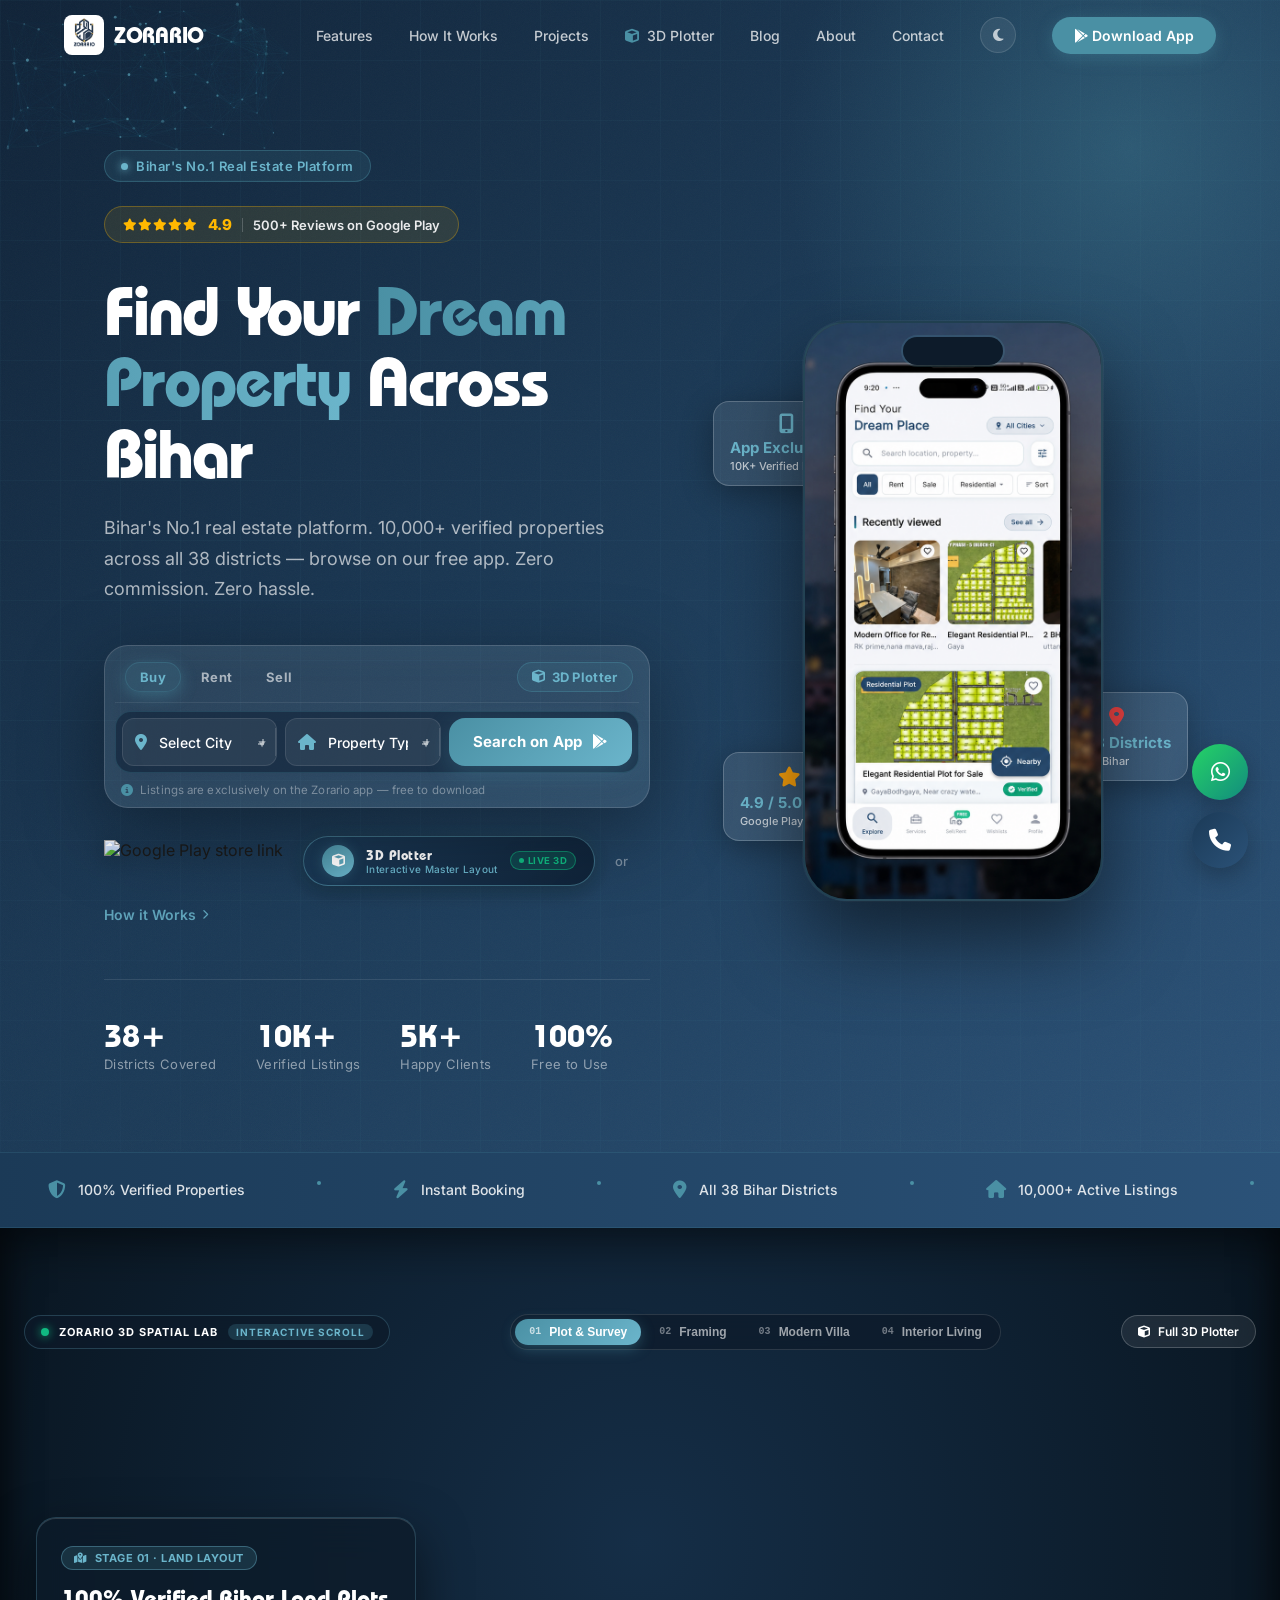
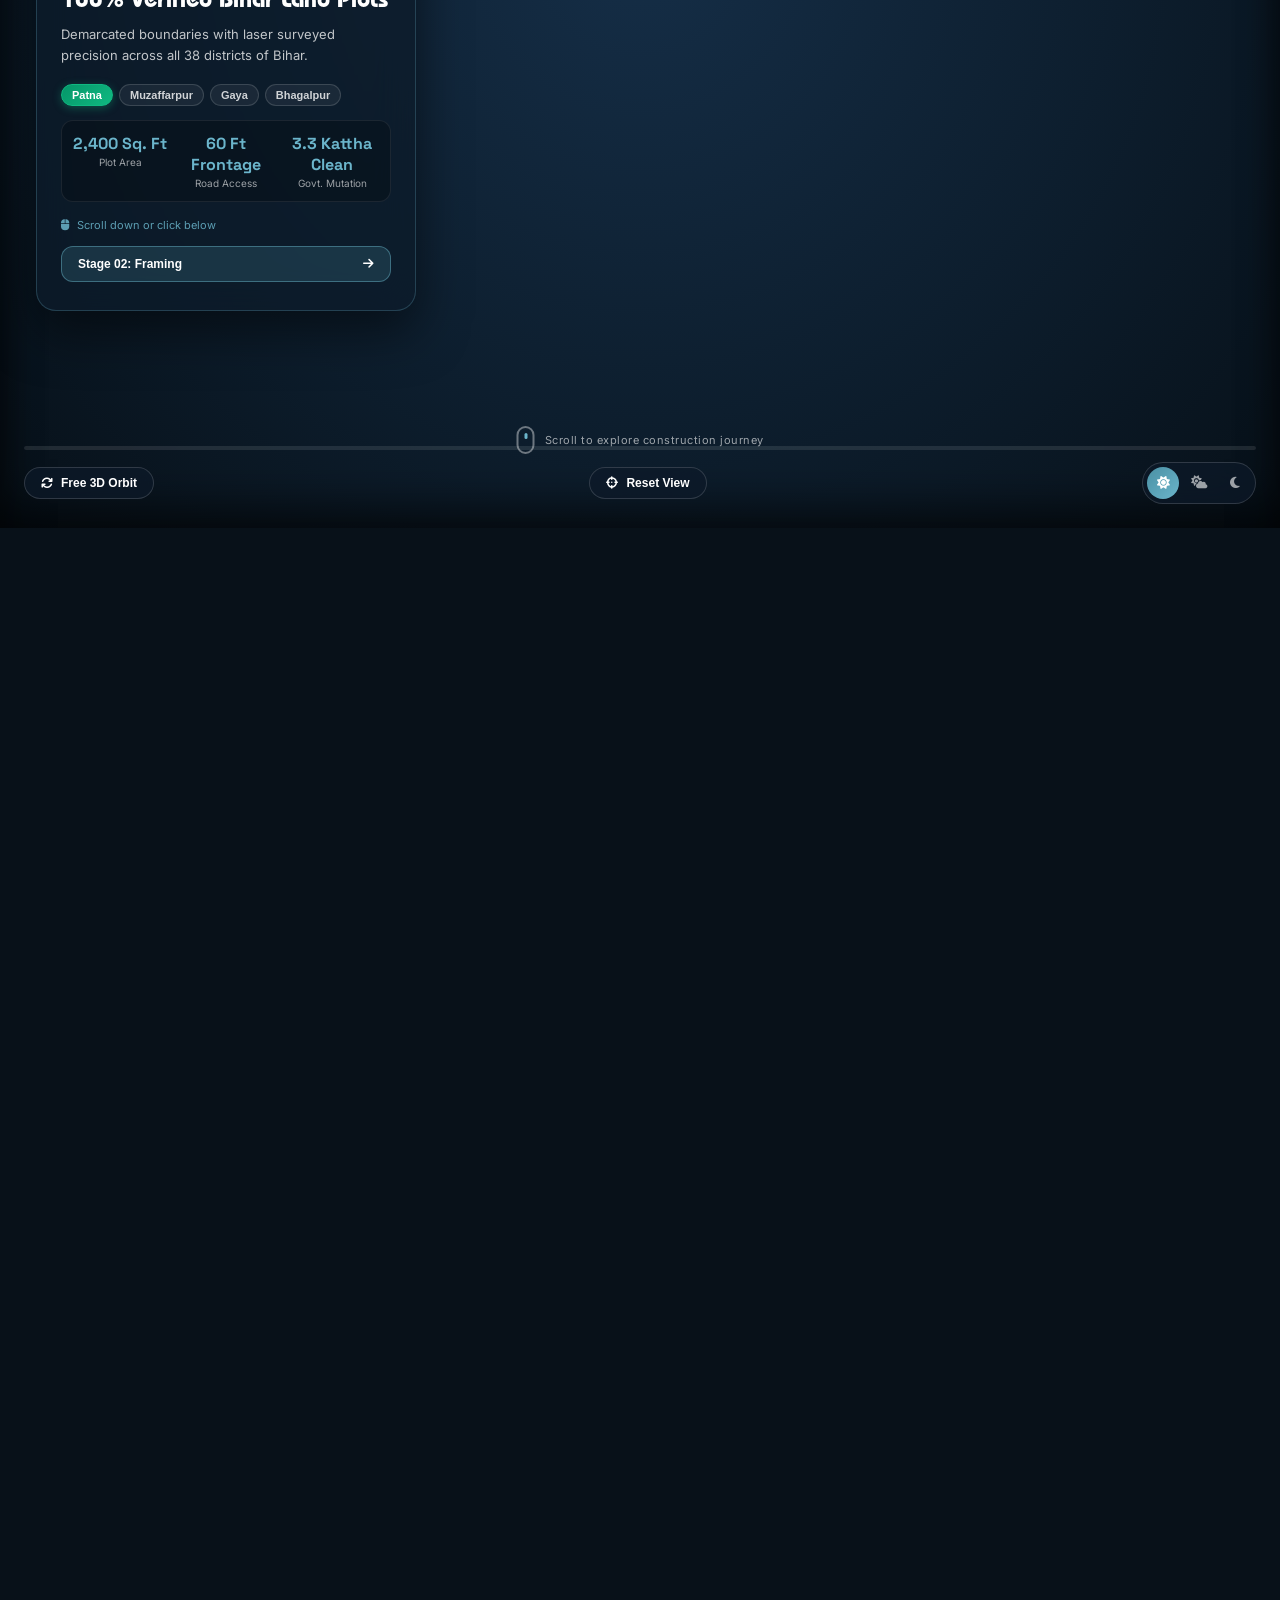
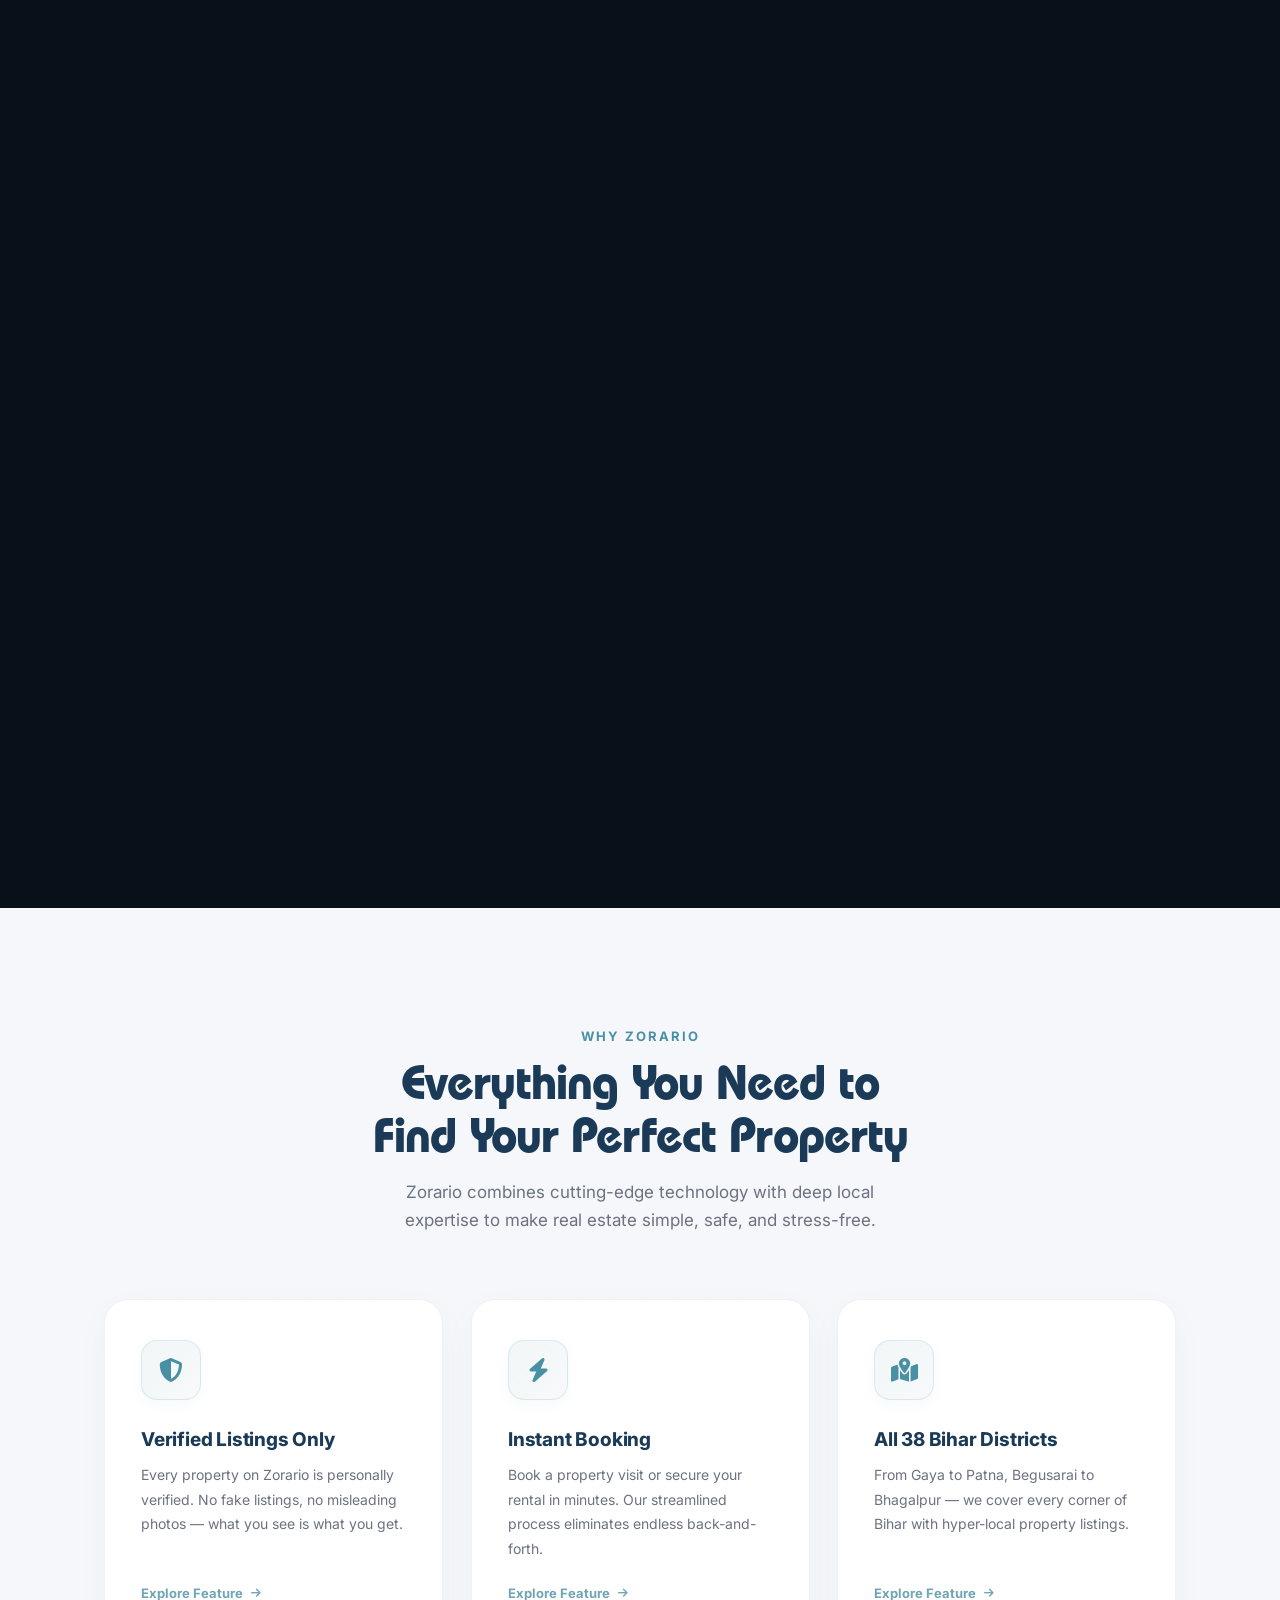
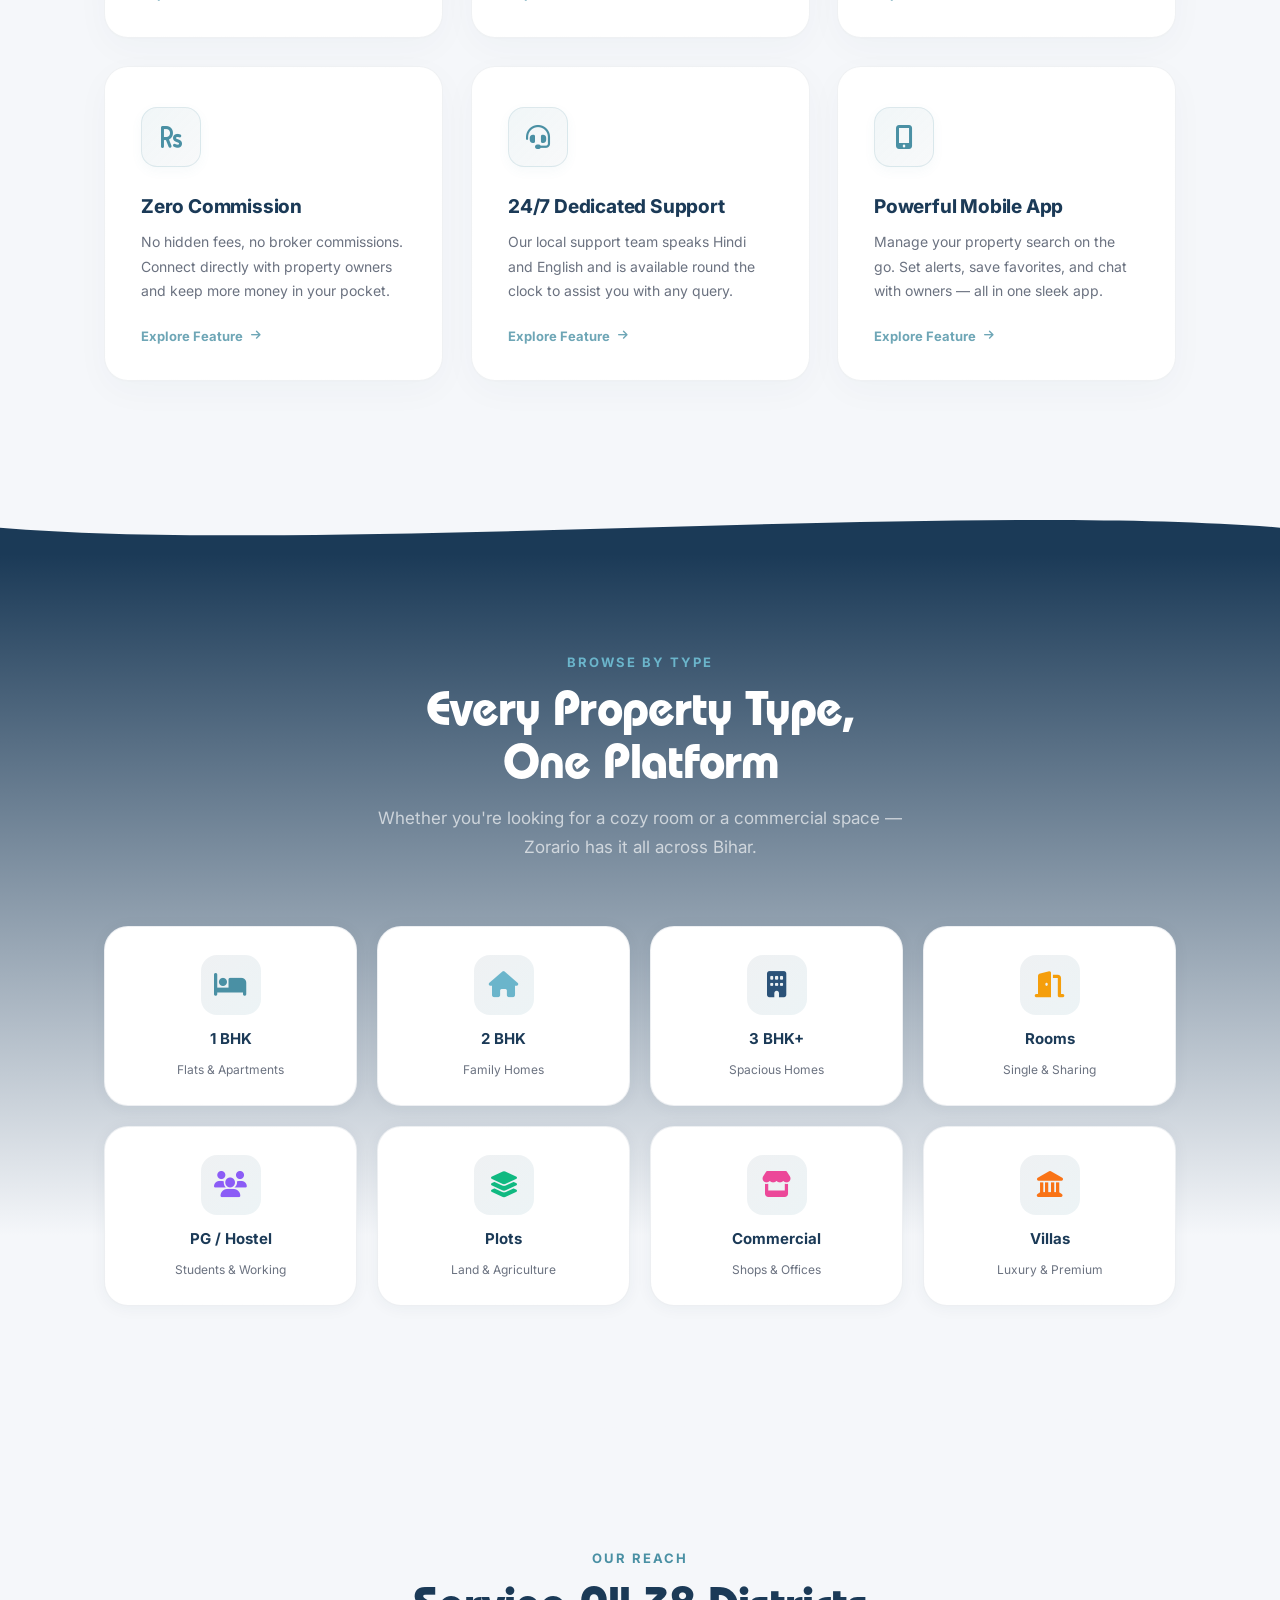
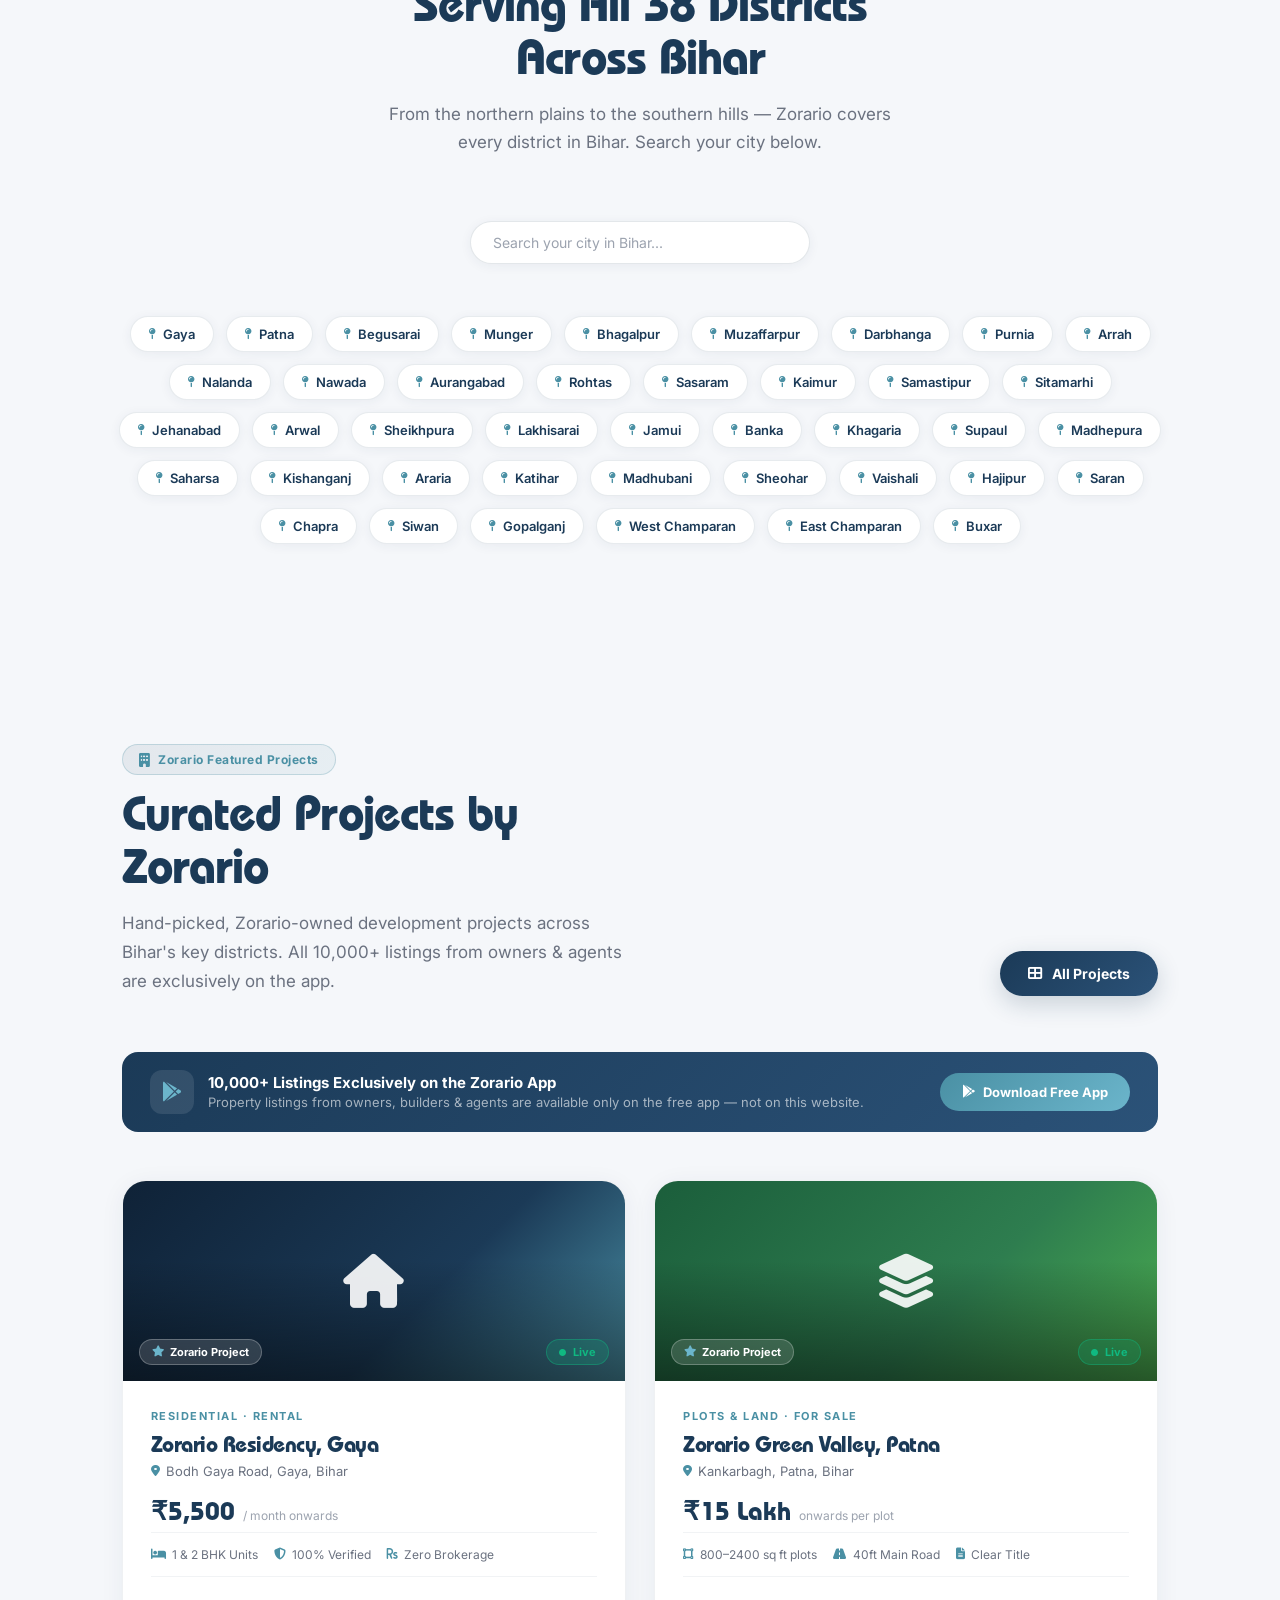
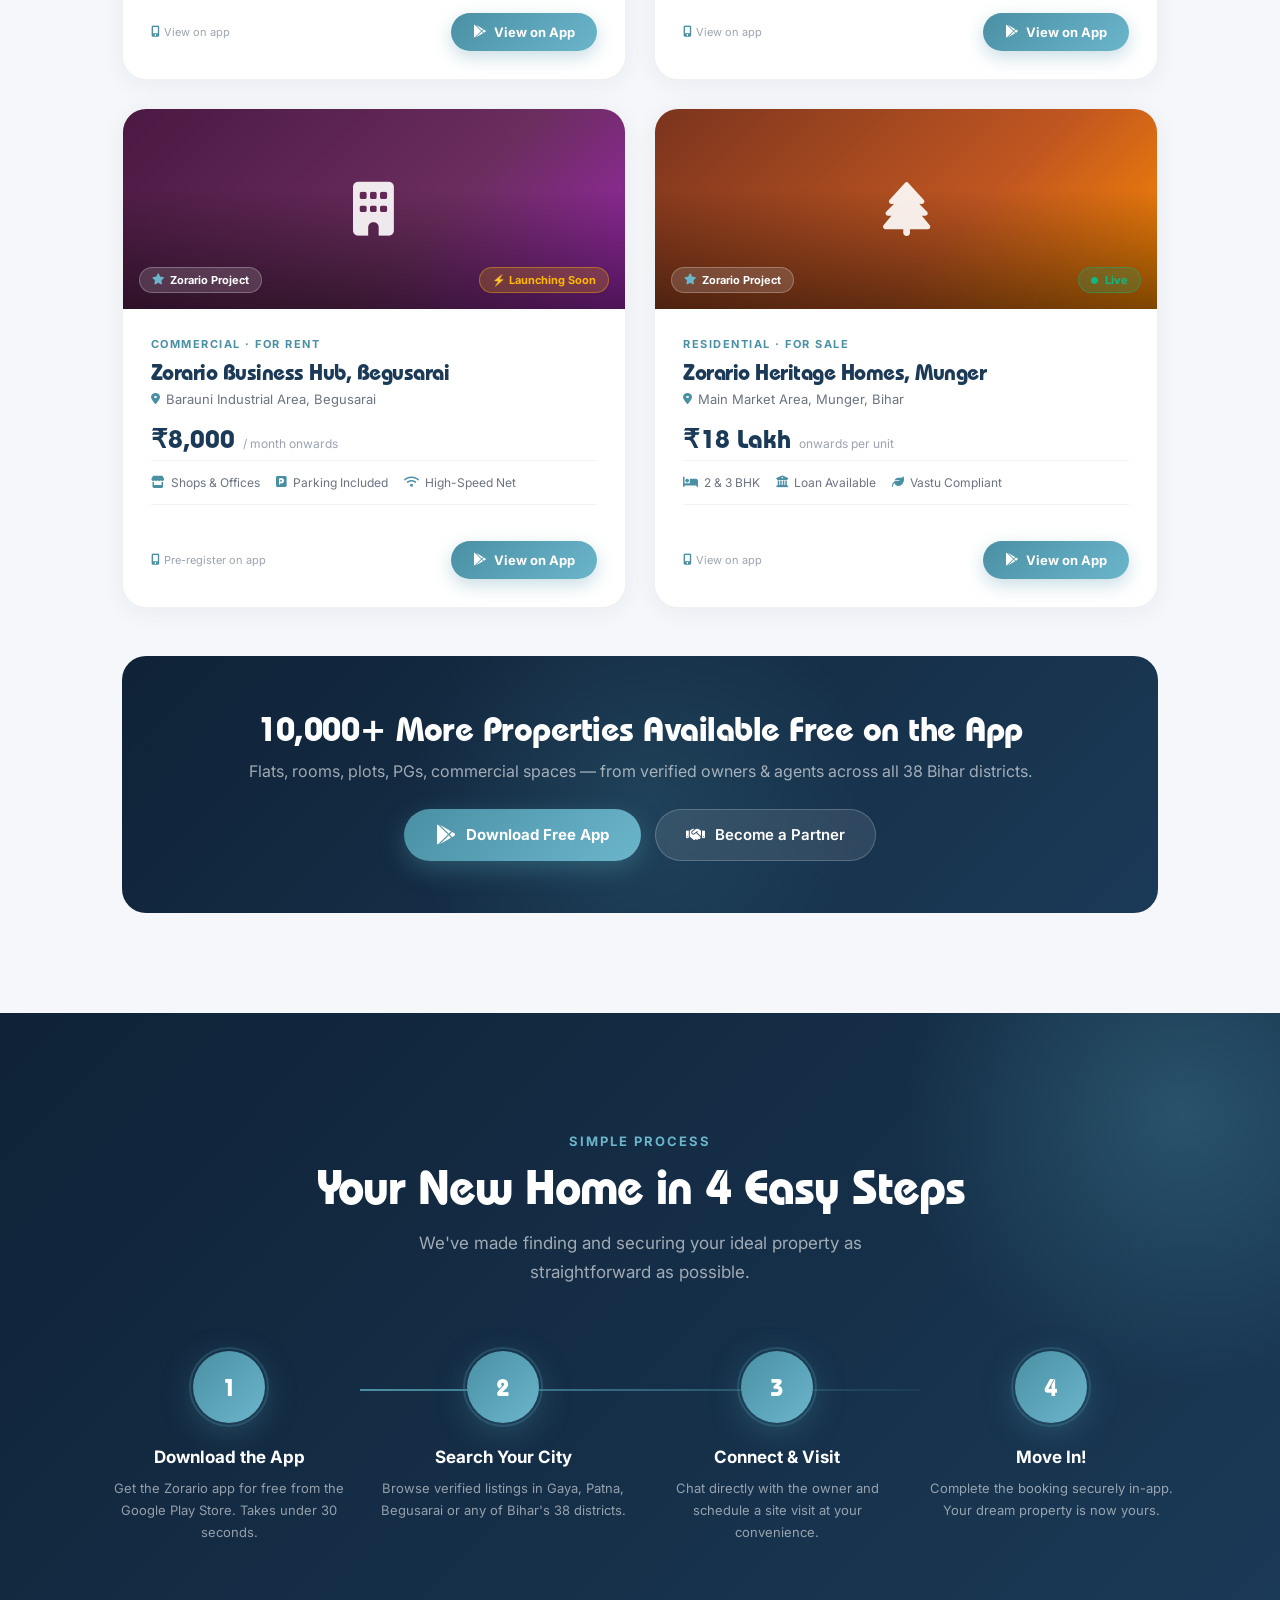
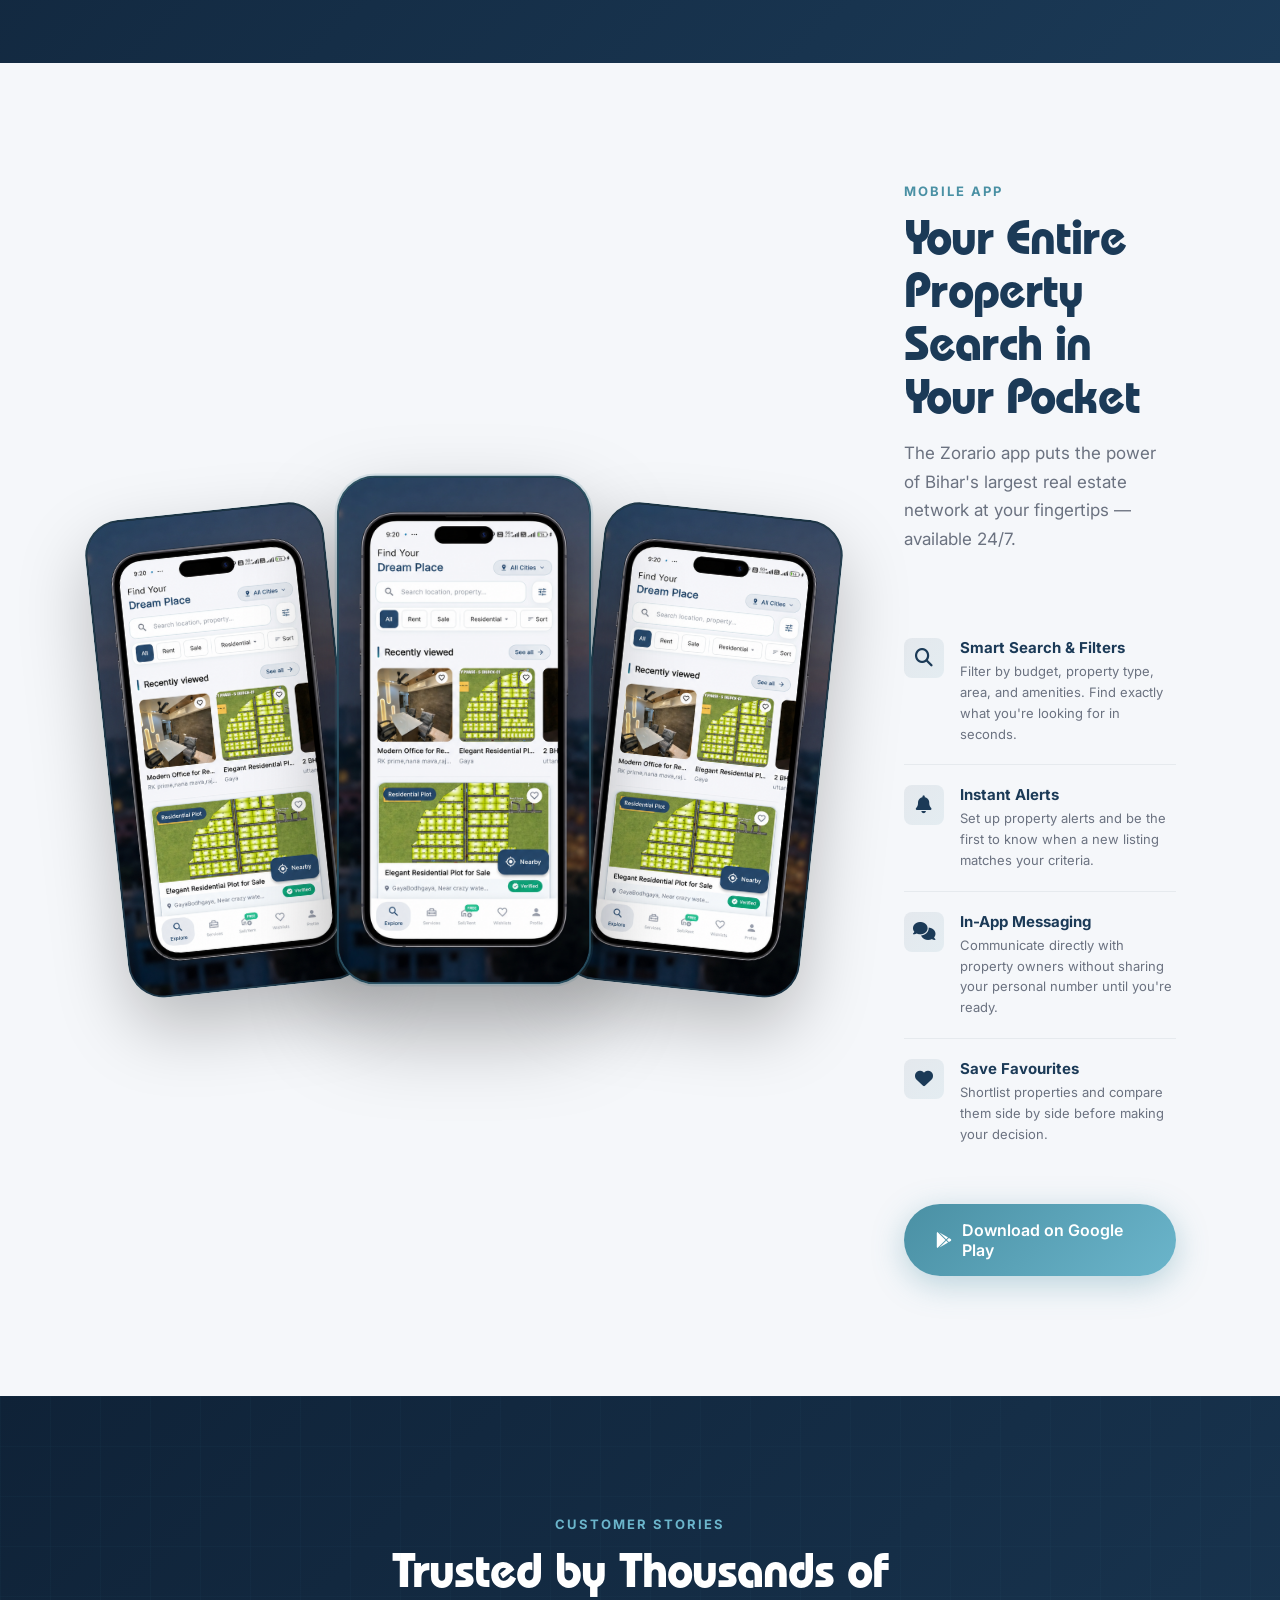
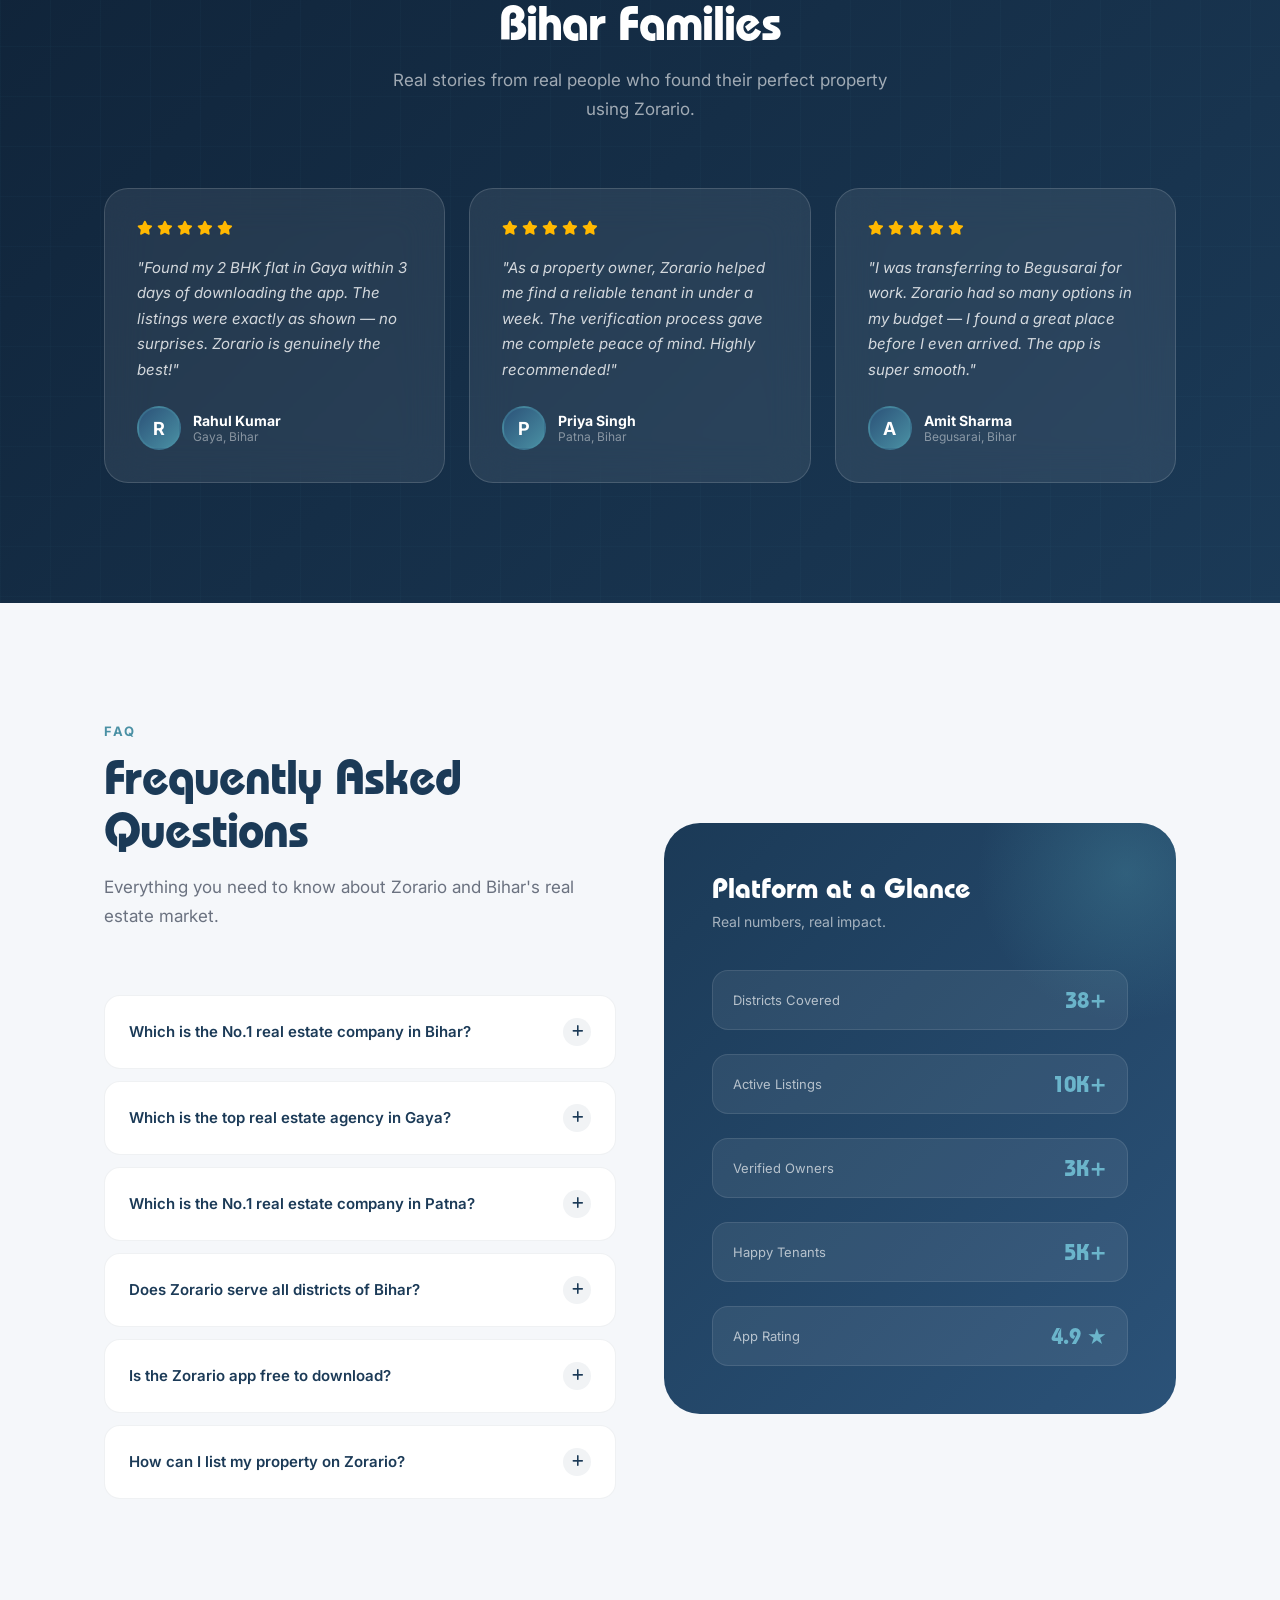
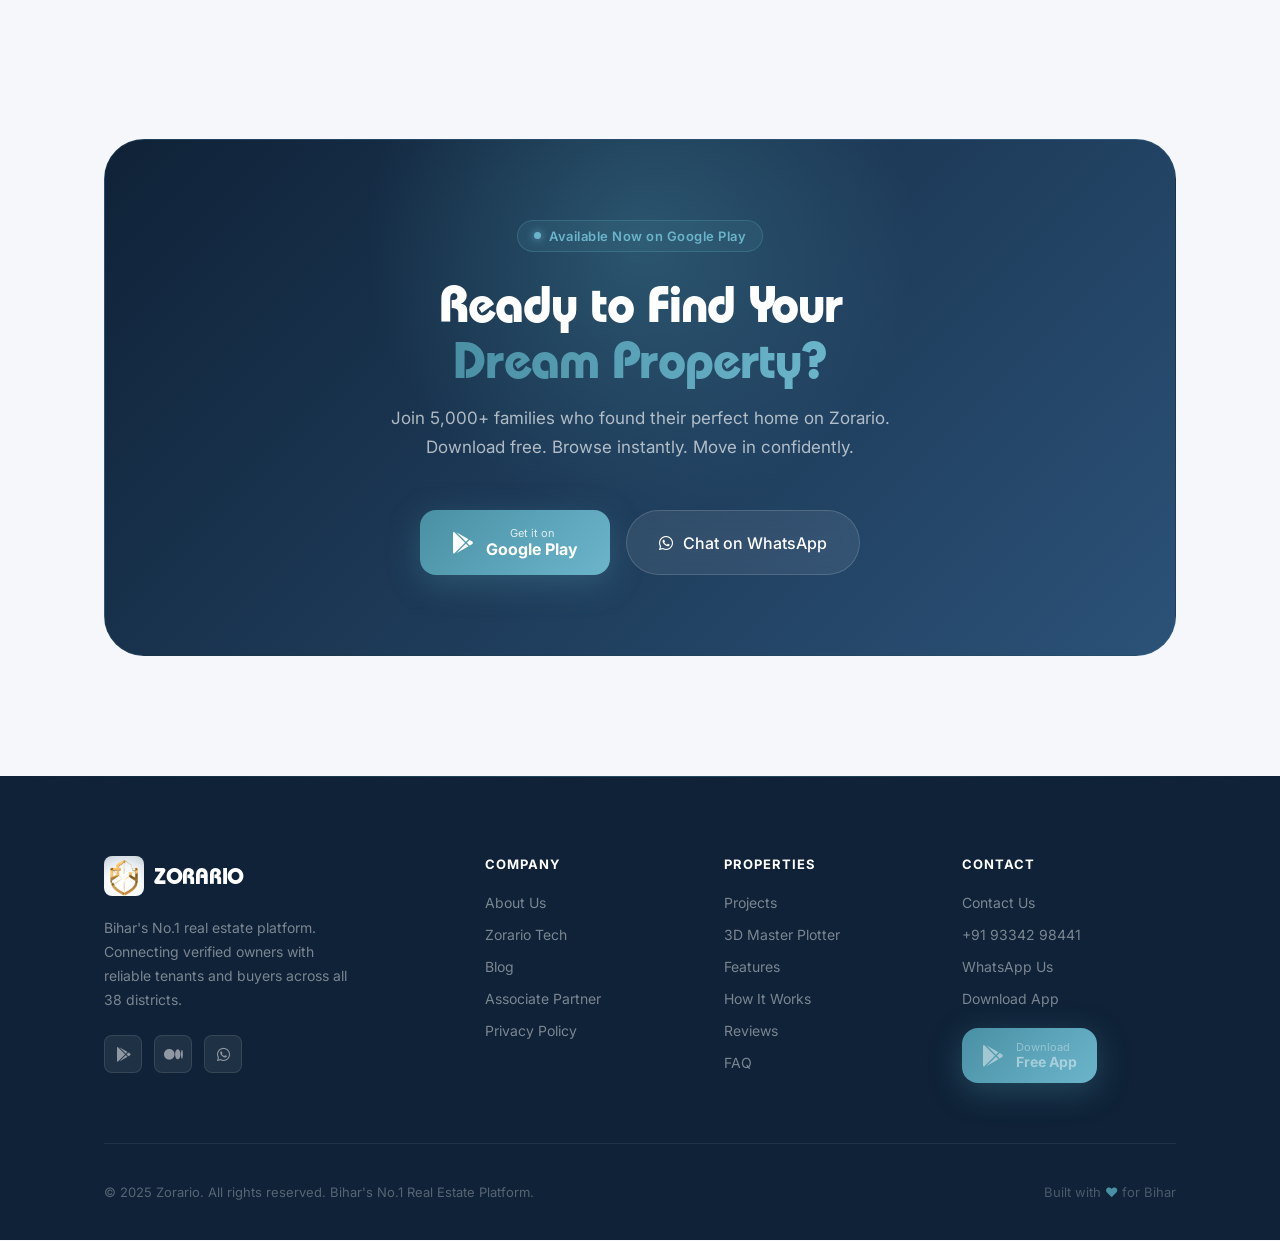
==== commit d0de2d5b: "Update index.html" ====
--- a/index.html
+++ b/index.html
@@ -240,7 +240,7 @@
     <!-- Fonts -->
     <link rel="preconnect" href="https://fonts.googleapis.com">
     <link rel="preconnect" href="https://fonts.gstatic.com" crossorigin>
-    <link href="https://fonts.googleapis.com/css2?family=Inter:wght@400;500;600;700;800&display=swap" rel="stylesheet">
+    <link href="https://fonts.googleapis.com/css2?family=Inter:wght@400;500;600;700;800&family=Outfit:wght@400;500;600;700;800&family=Space+Grotesk:wght@500;600;700&display=swap" rel="stylesheet">
     <link rel="stylesheet" href="https://cdnjs.cloudflare.com/ajax/libs/font-awesome/6.4.0/css/all.min.css">
     <!-- Three.js 3D Engine -->
     <script src="https://cdnjs.cloudflare.com/ajax/libs/three.js/r128/three.min.js"></script>
@@ -3052,8 +3052,12 @@
                 controls.dampingFactor = 0.06;
                 controls.maxPolarAngle = Math.PI / 2 - 0.02;
                 controls.minDistance = 3;
-                controls.maxDistance = 60;
+                controls.maxDistance = 80;
                 controls.enabled = false;
+                controls.touches = {
+                    ONE: THREE.TOUCH.ROTATE,
+                    TWO: THREE.TOUCH.DOLLY_PAN
+                };
             }
 
             // ── NATURAL ARCHITECTURAL DAYLIGHTING (NO ARTIFICIAL CYAN TINT) ──
@@ -4282,6 +4286,7 @@
                         viewport.style.width = '100%';
                         viewport.style.height = '100vh';
                         viewport.style.zIndex = '25';
+                        document.body.classList.add('in-3d-journey');
                     } else if (rect.bottom < window.innerHeight) {
                         // Past section: parked at bottom of section
                         viewport.style.position = 'absolute';
@@ -4291,6 +4296,7 @@
                         viewport.style.width = '100%';
                         viewport.style.height = '100vh';
                         viewport.style.zIndex = '25';
+                        document.body.classList.remove('in-3d-journey');
                     } else {
                         // Above section: parked at top of section
                         viewport.style.position = 'absolute';
@@ -4300,6 +4306,7 @@
                         viewport.style.width = '100%';
                         viewport.style.height = '100vh';
                         viewport.style.zIndex = '25';
+                        document.body.classList.remove('in-3d-journey');
                     }
                 }
 
@@ -4314,7 +4321,14 @@
             function onResize() {
                 const w = viewport ? (viewport.clientWidth || window.innerWidth) : canvas.clientWidth;
                 const h = viewport ? (viewport.clientHeight || window.innerHeight) : canvas.clientHeight;
-                camera.aspect = w / h;
+                const aspect = w / h;
+                camera.aspect = aspect;
+                // On mobile portrait, dynamically scale vertical FOV so villa and landscape fit without side cropping
+                if (aspect < 0.95) {
+                    camera.fov = Math.min(62, Math.max(38, 38 * Math.sqrt(1.08 / aspect)));
+                } else {
+                    camera.fov = 38;
+                }
                 camera.updateProjectionMatrix();
                 renderer.setSize(w, h);
                 updateScrollProgress();
@@ -4339,10 +4353,22 @@
                 const t0 = stages[idx].target;
                 const t1 = stages[idx + 1].target;
 
-                return {
-                    pos: new THREE.Vector3().lerpVectors(c0, c1, localT),
-                    look: new THREE.Vector3().lerpVectors(t0, t1, localT)
-                };
+                const pos = new THREE.Vector3().lerpVectors(c0, c1, localT);
+                const look = new THREE.Vector3().lerpVectors(t0, t1, localT);
+
+                // Portrait mobile adaptive framing: back up camera slightly on outdoor stages
+                const aspect = camera.aspect || (canvas.clientWidth / canvas.clientHeight);
+                if (aspect < 0.95 && idx < 3) {
+                    const dir = pos.clone().sub(look).normalize();
+                    const distMultiplier = (idx === 2) ? 1.32 : 1.22;
+                    const curDist = pos.distanceTo(look);
+                    pos.copy(look).add(dir.multiplyScalar(curDist * distMultiplier));
+                    if (idx < 2) {
+                        pos.y += 2.0;
+                    }
+                }
+
+                return { pos, look };
             }
 
             // Sync HUD Cards & Stepper
@@ -4427,6 +4453,7 @@
                 orbitBtn.addEventListener('click', () => {
                     isOrbitMode = !isOrbitMode;
                     controls.enabled = isOrbitMode;
+                    canvas.style.touchAction = isOrbitMode ? 'none' : 'pan-y';
                     orbitBtn.classList.toggle('active', isOrbitMode);
                     if (orbitText) {
                         orbitText.textContent = isOrbitMode ? 'Exit Free Orbit' : 'Free 3D Orbit';
@@ -4441,6 +4468,7 @@
                 resetBtn.addEventListener('click', () => {
                     isOrbitMode = false;
                     controls.enabled = false;
+                    canvas.style.touchAction = 'pan-y';
                     if (orbitBtn) orbitBtn.classList.remove('active');
                     if (orbitText) orbitText.textContent = 'Free 3D Orbit';
                 });
--- a/style.css
+++ b/style.css
@@ -4,7 +4,9 @@
    ============================================================ */
 
 /* ── Reset & Base ─────────────────────────────────────────── */
-*, *::before, *::after {
+*,
+*::before,
+*::after {
     margin: 0;
     padding: 0;
     box-sizing: border-box;
@@ -12,46 +14,46 @@
 
 :root {
     /* Brand Colors */
-    --navy:        #1B3A57;
-    --navy-deep:   #0F2237;
-    --navy-mid:    #2B5278;
-    --teal:        #4A90A4;
-    --teal-light:  #6BB5CB;
-    --teal-glow:   rgba(74, 144, 164, 0.35);
+    --navy: #1B3A57;
+    --navy-deep: #0F2237;
+    --navy-mid: #2B5278;
+    --teal: #4A90A4;
+    --teal-light: #6BB5CB;
+    --teal-glow: rgba(74, 144, 164, 0.35);
 
     /* Neutrals */
-    --bg:          #F5F7FA;
-    --bg-dark:     #0D1B2A;
-    --white:       #FFFFFF;
-    --card-white:  rgba(255,255,255,0.85);
+    --bg: #F5F7FA;
+    --bg-dark: #0D1B2A;
+    --white: #FFFFFF;
+    --card-white: rgba(255, 255, 255, 0.85);
 
     /* Text */
-    --text-primary:   #1A1A1A;
+    --text-primary: #1A1A1A;
     --text-secondary: #6B7280;
-    --text-light:     #9CA3AF;
-    --text-white:     #FFFFFF;
+    --text-light: #9CA3AF;
+    --text-white: #FFFFFF;
 
     /* Status */
-    --green:  #10B981;
+    --green: #10B981;
     --yellow: #FFB800;
-    --red:    #EF4444;
+    --red: #EF4444;
 
     /* Glassmorphism */
-    --glass-bg:     rgba(255,255,255,0.08);
-    --glass-border: rgba(255,255,255,0.15);
-    --glass-shadow: rgba(0,0,0,0.25);
+    --glass-bg: rgba(255, 255, 255, 0.08);
+    --glass-border: rgba(255, 255, 255, 0.15);
+    --glass-shadow: rgba(0, 0, 0, 0.25);
 
     /* Radius */
-    --r-sm:   8px;
-    --r-md:   16px;
-    --r-lg:   24px;
-    --r-xl:   36px;
+    --r-sm: 8px;
+    --r-md: 16px;
+    --r-lg: 24px;
+    --r-xl: 36px;
     --r-pill: 100px;
 
     /* Transitions */
     --ease: cubic-bezier(0.16, 1, 0.3, 1);
     --fast: 0.2s;
-    --mid:  0.4s;
+    --mid: 0.4s;
     --slow: 0.8s;
 }
 
@@ -72,23 +74,43 @@
     background: var(--bg);
     color: var(--text-primary);
     min-height: 100vh;
-    overflow-x: hidden;
+    overflow-x: clip;
 }
 
 /* ── Scrollbar ────────────────────────────────────────────── */
-::-webkit-scrollbar { width: 6px; }
-::-webkit-scrollbar-track { background: var(--bg-dark); }
-::-webkit-scrollbar-thumb { background: var(--teal); border-radius: 3px; }
+::-webkit-scrollbar {
+    width: 6px;
+}
+
+::-webkit-scrollbar-track {
+    background: var(--bg-dark);
+}
+
+::-webkit-scrollbar-thumb {
+    background: var(--teal);
+    border-radius: 3px;
+}
 
 /* ── Typography Utilities ─────────────────────────────────── */
-.bauhaus { font-family: 'ITCBauhaus', sans-serif; }
-.inter   { font-family: 'Inter', sans-serif; }
+.bauhaus {
+    font-family: 'ITCBauhaus', sans-serif;
+}
+
+.inter {
+    font-family: 'Inter', sans-serif;
+}
 
 /* ── Link Reset ───────────────────────────────────────────── */
-a { text-decoration: none; color: inherit; }
+a {
+    text-decoration: none;
+    color: inherit;
+}
 
 /* ── Section Base ─────────────────────────────────────────── */
-section { position: relative; overflow: hidden; }
+section {
+    position: relative;
+    overflow: hidden;
+}
 
 .container {
     max-width: 1200px;
@@ -101,7 +123,9 @@
    ============================================================ */
 #main-nav {
     position: fixed;
-    top: 0; left: 0; right: 0;
+    top: 0;
+    left: 0;
+    right: 0;
     z-index: 1000;
     padding: 0 5%;
     height: 70px;
@@ -109,14 +133,14 @@
     align-items: center;
     justify-content: space-between;
     transition: background var(--mid) var(--ease),
-                box-shadow var(--mid) var(--ease);
+        box-shadow var(--mid) var(--ease);
 }
 
 #main-nav.scrolled {
     background: rgba(15, 34, 55, 0.95);
     backdrop-filter: blur(20px);
     -webkit-backdrop-filter: blur(20px);
-    box-shadow: 0 4px 32px rgba(0,0,0,0.3);
+    box-shadow: 0 4px 32px rgba(0, 0, 0, 0.3);
 }
 
 .nav-logo {
@@ -150,7 +174,7 @@
 .nav-links a {
     font-size: 14px;
     font-weight: 500;
-    color: rgba(255,255,255,0.75);
+    color: rgba(255, 255, 255, 0.75);
     transition: color var(--fast);
     position: relative;
 }
@@ -158,15 +182,22 @@
 .nav-links a::after {
     content: '';
     position: absolute;
-    bottom: -4px; left: 0;
-    width: 0; height: 2px;
+    bottom: -4px;
+    left: 0;
+    width: 0;
+    height: 2px;
     background: var(--teal);
     transition: width var(--mid) var(--ease);
     border-radius: 2px;
 }
 
-.nav-links a:hover { color: var(--white); }
-.nav-links a:hover::after { width: 100%; }
+.nav-links a:hover {
+    color: var(--white);
+}
+
+.nav-links a:hover::after {
+    width: 100%;
+}
 
 .nav-cta {
     background: var(--teal);
@@ -185,7 +216,9 @@
     box-shadow: 0 8px 24px var(--teal-glow) !important;
 }
 
-.nav-cta::after { display: none !important; }
+.nav-cta::after {
+    display: none !important;
+}
 
 /* Mobile hamburger */
 .nav-hamburger {
@@ -222,9 +255,11 @@
 #hero::before {
     content: '';
     position: absolute;
-    width: 700px; height: 700px;
+    width: 700px;
+    height: 700px;
     background: radial-gradient(circle, var(--teal-glow) 0%, transparent 70%);
-    top: -200px; right: -200px;
+    top: -200px;
+    right: -200px;
     animation: orbFloat 20s ease-in-out infinite alternate;
     pointer-events: none;
 }
@@ -232,16 +267,23 @@
 #hero::after {
     content: '';
     position: absolute;
-    width: 500px; height: 500px;
-    background: radial-gradient(circle, rgba(27,58,87,0.6) 0%, transparent 70%);
-    bottom: -150px; left: -150px;
+    width: 500px;
+    height: 500px;
+    background: radial-gradient(circle, rgba(27, 58, 87, 0.6) 0%, transparent 70%);
+    bottom: -150px;
+    left: -150px;
     animation: orbFloat 25s ease-in-out infinite alternate-reverse;
     pointer-events: none;
 }
 
 @keyframes orbFloat {
-    0%   { transform: translate(0, 0) scale(1); }
-    100% { transform: translate(60px, 40px) scale(1.15); }
+    0% {
+        transform: translate(0, 0) scale(1);
+    }
+
+    100% {
+        transform: translate(60px, 40px) scale(1.15);
+    }
 }
 
 /* Grid overlay */
@@ -249,8 +291,8 @@
     position: absolute;
     inset: 0;
     background-image:
-        linear-gradient(rgba(74,144,164,0.05) 1px, transparent 1px),
-        linear-gradient(90deg, rgba(74,144,164,0.05) 1px, transparent 1px);
+        linear-gradient(rgba(74, 144, 164, 0.05) 1px, transparent 1px),
+        linear-gradient(90deg, rgba(74, 144, 164, 0.05) 1px, transparent 1px);
     background-size: 60px 60px;
     pointer-events: none;
 }
@@ -272,8 +314,8 @@
     display: inline-flex;
     align-items: center;
     gap: 8px;
-    background: rgba(74,144,164,0.15);
-    border: 1px solid rgba(74,144,164,0.4);
+    background: rgba(74, 144, 164, 0.15);
+    border: 1px solid rgba(74, 144, 164, 0.4);
     color: var(--teal-light);
     font-size: 13px;
     font-weight: 600;
@@ -285,7 +327,8 @@
 }
 
 .hero-badge .dot {
-    width: 7px; height: 7px;
+    width: 7px;
+    height: 7px;
     border-radius: 50%;
     background: var(--teal-light);
     box-shadow: 0 0 8px var(--teal-light);
@@ -293,8 +336,17 @@
 }
 
 @keyframes pulse {
-    0%, 100% { opacity: 1; transform: scale(1); }
-    50%       { opacity: 0.5; transform: scale(0.85); }
+
+    0%,
+    100% {
+        opacity: 1;
+        transform: scale(1);
+    }
+
+    50% {
+        opacity: 0.5;
+        transform: scale(0.85);
+    }
 }
 
 .hero-content {
@@ -321,7 +373,7 @@
 
 .hero-content .subtitle {
     font-size: 18px;
-    color: rgba(255,255,255,0.65);
+    color: rgba(255, 255, 255, 0.65);
     line-height: 1.7;
     margin-bottom: 40px;
     max-width: 500px;
@@ -354,7 +406,7 @@
     content: '';
     position: absolute;
     inset: 0;
-    background: linear-gradient(90deg, transparent, rgba(255,255,255,0.2), transparent);
+    background: linear-gradient(90deg, transparent, rgba(255, 255, 255, 0.2), transparent);
     transform: translateX(-100%);
     transition: transform 0.6s ease;
 }
@@ -364,7 +416,9 @@
     box-shadow: 0 16px 48px var(--teal-glow);
 }
 
-.btn-primary:hover::before { transform: translateX(100%); }
+.btn-primary:hover::before {
+    transform: translateX(100%);
+}
 
 .btn-secondary {
     display: inline-flex;
@@ -382,7 +436,7 @@
 }
 
 .btn-secondary:hover {
-    background: rgba(255,255,255,0.15);
+    background: rgba(255, 255, 255, 0.15);
     transform: translateY(-3px);
 }
 
@@ -392,10 +446,12 @@
     gap: 40px;
     margin-top: 56px;
     padding-top: 40px;
-    border-top: 1px solid rgba(255,255,255,0.1);
-}
-
-.hero-stat-item { text-align: left; }
+    border-top: 1px solid rgba(255, 255, 255, 0.1);
+}
+
+.hero-stat-item {
+    text-align: left;
+}
 
 .hero-stat-number {
     font-family: 'ITCBauhaus', sans-serif;
@@ -407,7 +463,7 @@
 
 .hero-stat-label {
     font-size: 13px;
-    color: rgba(255,255,255,0.5);
+    color: rgba(255, 255, 255, 0.5);
     margin-top: 4px;
     letter-spacing: 0.3px;
 }
@@ -430,11 +486,11 @@
     height: 580px;
     background: linear-gradient(145deg, #1a2a3a, #0d1b2a);
     border-radius: 44px;
-    border: 2px solid rgba(74,144,164,0.3);
+    border: 2px solid rgba(74, 144, 164, 0.3);
     box-shadow:
-        0 40px 80px rgba(0,0,0,0.5),
-        0 0 0 1px rgba(255,255,255,0.05),
-        inset 0 1px 0 rgba(255,255,255,0.1);
+        0 40px 80px rgba(0, 0, 0, 0.5),
+        0 0 0 1px rgba(255, 255, 255, 0.05),
+        inset 0 1px 0 rgba(255, 255, 255, 0.1);
     overflow: hidden;
     position: relative;
 }
@@ -448,59 +504,117 @@
 
 .phone-notch {
     position: absolute;
-    top: 14px; left: 50%;
+    top: 14px;
+    left: 50%;
     transform: translateX(-50%);
-    width: 100px; height: 28px;
+    width: 100px;
+    height: 28px;
     background: var(--bg-dark);
     border-radius: 20px;
     z-index: 10;
-    box-shadow: 0 0 0 2px rgba(74,144,164,0.2);
+    box-shadow: 0 0 0 2px rgba(74, 144, 164, 0.2);
 }
 
 /* Floating cards around phone */
 .float-card {
     position: absolute;
-    background: rgba(255,255,255,0.1);
+    background: rgba(255, 255, 255, 0.1);
     backdrop-filter: blur(20px);
     -webkit-backdrop-filter: blur(20px);
-    border: 1px solid rgba(255,255,255,0.2);
+    border: 1px solid rgba(255, 255, 255, 0.2);
     border-radius: var(--r-md);
     padding: 12px 16px;
     color: var(--white);
     font-size: 12px;
     font-weight: 500;
     white-space: nowrap;
-    box-shadow: 0 8px 32px rgba(0,0,0,0.3);
+    box-shadow: 0 8px 32px rgba(0, 0, 0, 0.3);
 }
 
 .float-card-1 {
-    top: 80px; left: -90px;
+    top: 80px;
+    left: -90px;
     animation: floatCard1 4s ease-in-out infinite;
 }
 
 .float-card-2 {
-    bottom: 120px; right: -85px;
+    bottom: 120px;
+    right: -85px;
     animation: floatCard2 5s ease-in-out 1s infinite;
 }
 
 .float-card-3 {
-    bottom: 60px; left: -80px;
+    bottom: 60px;
+    left: -80px;
     animation: floatCard1 6s ease-in-out 0.5s infinite;
 }
 
 @keyframes floatCard1 {
-    0%, 100% { transform: translateY(0); }
-    50%       { transform: translateY(-10px); }
+
+    0%,
+    100% {
+        transform: translateY(0);
+    }
+
+    50% {
+        transform: translateY(-10px);
+    }
 }
 
 @keyframes floatCard2 {
-    0%, 100% { transform: translateY(0); }
-    50%       { transform: translateY(10px); }
+
+    0%,
+    100% {
+        transform: translateY(0);
+    }
+
+    50% {
+        transform: translateY(10px);
+    }
 }
 
 .float-card .card-icon {
     font-size: 18px;
     margin-bottom: 4px;
+    display: flex;
+    align-items: center;
+    justify-content: center;
+}
+
+.float-card-2 .card-icon {
+    font-size: 0;
+    min-height: 24px;
+}
+
+.float-card-2 .card-icon:empty::before,
+.float-card-2 .card-icon:not(:has(i))::before {
+    content: "\f3c5";
+    font-family: "Font Awesome 6 Free", "FontAwesome";
+    font-weight: 900;
+    font-size: 20px;
+    color: #ef4444;
+}
+
+.float-card-2 .card-icon i {
+    font-size: 20px !important;
+}
+
+.float-card-3 .card-icon {
+    font-size: 0;
+    min-height: 24px;
+}
+
+.float-card-3 .card-icon:empty::before,
+.float-card-3 .card-icon:not(:has(i))::before {
+    content: "\f005";
+    font-family: "Font Awesome 6 Free", "FontAwesome";
+    font-weight: 900;
+    font-size: 20px;
+    color: #f59e0b;
+}
+
+.float-card-3 .card-icon i {
+    font-size: 20px !important;
 }
 
 .float-card .card-value {
@@ -516,19 +630,30 @@
     display: inline-flex;
     align-items: center;
     gap: 8px;
-    background: rgba(255,184,0,0.1);
-    border: 1px solid rgba(255,184,0,0.25);
+    background: rgba(255, 184, 0, 0.1);
+    border: 1px solid rgba(255, 184, 0, 0.25);
     border-radius: var(--r-pill);
     padding: 6px 14px;
     margin-bottom: 20px;
     font-size: 13px;
-    color: rgba(255,255,255,0.75);
-}
-.hero-rating-badge .stars { color: #FFB800; font-size: 13px; letter-spacing: 1px; }
-.hero-rating-badge .rating-num { font-weight: 700; color: #FFB800; }
+    color: rgba(255, 255, 255, 0.75);
+}
+
+.hero-rating-badge .stars {
+    color: #FFB800;
+    font-size: 13px;
+    letter-spacing: 1px;
+}
+
+.hero-rating-badge .rating-num {
+    font-weight: 700;
+    color: #FFB800;
+}
+
 .hero-rating-badge .divider {
-    width: 1px; height: 14px;
-    background: rgba(255,255,255,0.2);
+    width: 1px;
+    height: 14px;
+    background: rgba(255, 255, 255, 0.2);
     display: inline-block;
 }
 
@@ -536,16 +661,16 @@
    HERO SEARCH CONSOLE  ← fully redesigned
    ============================================================ */
 .hero-search-console {
-    background: rgba(255,255,255,0.06);
+    background: rgba(255, 255, 255, 0.06);
     backdrop-filter: blur(24px);
     -webkit-backdrop-filter: blur(24px);
-    border: 1px solid rgba(255,255,255,0.12);
+    border: 1px solid rgba(255, 255, 255, 0.12);
     border-radius: 20px;
     padding: 6px 6px 14px 6px;
     margin-bottom: 36px;
     box-shadow:
-        0 24px 64px rgba(0,0,0,0.3),
-        inset 0 1px 0 rgba(255,255,255,0.08);
+        0 24px 64px rgba(0, 0, 0, 0.3),
+        inset 0 1px 0 rgba(255, 255, 255, 0.08);
     max-width: 560px;
 }
 
@@ -554,7 +679,7 @@
     display: flex;
     gap: 4px;
     padding: 6px 6px 10px 6px;
-    border-bottom: 1px solid rgba(255,255,255,0.08);
+    border-bottom: 1px solid rgba(255, 255, 255, 0.08);
     margin-bottom: 12px;
 }
 
@@ -564,24 +689,43 @@
     font-family: 'Inter', sans-serif;
     font-size: 13px;
     font-weight: 600;
-    color: rgba(255,255,255,0.45);
+    color: rgba(255, 255, 255, 0.45);
     padding: 7px 18px;
     border-radius: 100px;
     cursor: pointer;
-    transition: all 0.25s cubic-bezier(0.16,1,0.3,1);
+    transition: all 0.25s cubic-bezier(0.16, 1, 0.3, 1);
     letter-spacing: 0.2px;
     position: relative;
 }
 
 .search-tab:hover {
-    color: rgba(255,255,255,0.75);
-    background: rgba(255,255,255,0.06);
+    color: rgba(255, 255, 255, 0.75);
+    background: rgba(255, 255, 255, 0.06);
 }
 
 .search-tab.active {
     background: linear-gradient(135deg, var(--teal), var(--teal-light));
     color: #fff;
-    box-shadow: 0 4px 16px rgba(74,144,164,0.45);
+    box-shadow: 0 4px 16px rgba(74, 144, 164, 0.45);
+}
+
+.search-tab-plotter {
+    margin-left: auto;
+    display: inline-flex;
+    align-items: center;
+    gap: 6px;
+    background: rgba(74, 144, 164, 0.16) !important;
+    border: 1px solid rgba(74, 144, 164, 0.4) !important;
+    color: var(--teal-light) !important;
+    text-decoration: none !important;
+}
+
+.search-tab-plotter:hover {
+    background: linear-gradient(135deg, var(--teal), var(--teal-light)) !important;
+    color: #fff !important;
+    border-color: transparent !important;
+    box-shadow: 0 4px 16px rgba(74, 144, 164, 0.45);
+    transform: translateY(-1px);
 }
 
 /* ── Search Bar Inner ── */
@@ -597,24 +741,24 @@
     display: flex;
     align-items: center;
     gap: 10px;
-    background: rgba(255,255,255,0.07);
-    border: 1px solid rgba(255,255,255,0.1);
+    background: rgba(255, 255, 255, 0.07);
+    border: 1px solid rgba(255, 255, 255, 0.1);
     border-radius: 12px;
     padding: 0 14px;
     flex: 1;
     height: 52px;
-    transition: all 0.25s cubic-bezier(0.16,1,0.3,1);
+    transition: all 0.25s cubic-bezier(0.16, 1, 0.3, 1);
     position: relative;
 }
 
 .search-field:hover,
 .search-field:focus-within {
-    background: rgba(255,255,255,0.11);
-    border-color: rgba(74,144,164,0.45);
-    box-shadow: 0 0 0 3px rgba(74,144,164,0.12);
-}
-
-.search-field > i {
+    background: rgba(255, 255, 255, 0.11);
+    border-color: rgba(74, 144, 164, 0.45);
+    box-shadow: 0 0 0 3px rgba(74, 144, 164, 0.12);
+}
+
+.search-field>i {
     color: var(--teal-light);
     font-size: 15px;
     flex-shrink: 0;
@@ -634,7 +778,7 @@
     -webkit-appearance: none;
     -moz-appearance: none;
     appearance: none;
-    color: rgba(255,255,255,0.85);
+    color: rgba(255, 255, 255, 0.85);
     font-family: 'Inter', sans-serif;
     font-size: 14px;
     font-weight: 500;
@@ -651,8 +795,8 @@
     transform: translateY(-50%) rotate(45deg);
     width: 6px;
     height: 6px;
-    border-right: 2px solid rgba(255,255,255,0.4);
-    border-bottom: 2px solid rgba(255,255,255,0.4);
+    border-right: 2px solid rgba(255, 255, 255, 0.4);
+    border-bottom: 2px solid rgba(255, 255, 255, 0.4);
     pointer-events: none;
     transition: border-color 0.2s;
 }
@@ -685,8 +829,8 @@
     cursor: pointer;
     white-space: nowrap;
     flex-shrink: 0;
-    transition: all 0.3s cubic-bezier(0.16,1,0.3,1);
-    box-shadow: 0 8px 24px rgba(74,144,164,0.4);
+    transition: all 0.3s cubic-bezier(0.16, 1, 0.3, 1);
+    box-shadow: 0 8px 24px rgba(74, 144, 164, 0.4);
     position: relative;
     overflow: hidden;
     letter-spacing: 0.2px;
@@ -696,14 +840,14 @@
     content: '';
     position: absolute;
     inset: 0;
-    background: linear-gradient(90deg, transparent, rgba(255,255,255,0.18), transparent);
+    background: linear-gradient(90deg, transparent, rgba(255, 255, 255, 0.18), transparent);
     transform: translateX(-100%);
     transition: transform 0.55s ease;
 }
 
 .hero-search-btn:hover {
     transform: translateY(-2px) scale(1.02);
-    box-shadow: 0 16px 40px rgba(74,144,164,0.55);
+    box-shadow: 0 16px 40px rgba(74, 144, 164, 0.55);
 }
 
 .hero-search-btn:hover::before {
@@ -724,7 +868,7 @@
     align-items: center;
     gap: 7px;
     font-size: 11.5px;
-    color: rgba(255,255,255,0.38);
+    color: rgba(255, 255, 255, 0.38);
     padding: 10px 6px 0;
     letter-spacing: 0.1px;
 }
@@ -746,19 +890,124 @@
 
 .app-badge-google-play {
     display: inline-flex;
-    transition: transform 0.25s cubic-bezier(0.16,1,0.3,1),
-                filter 0.25s ease;
-    filter: drop-shadow(0 4px 12px rgba(0,0,0,0.3));
+    transition: transform 0.25s cubic-bezier(0.16, 1, 0.3, 1),
+        filter 0.25s ease;
+    filter: drop-shadow(0 4px 12px rgba(0, 0, 0, 0.3));
 }
 
 .app-badge-google-play:hover {
     transform: translateY(-3px) scale(1.04);
-    filter: drop-shadow(0 8px 20px rgba(0,0,0,0.4));
+    filter: drop-shadow(0 8px 20px rgba(0, 0, 0, 0.4));
+}
+
+.hero-plotter-cta-btn {
+    display: inline-flex;
+    align-items: center;
+    gap: 12px;
+    padding: 8px 18px;
+    background: linear-gradient(135deg, rgba(27, 58, 87, 0.9) 0%, rgba(15, 34, 55, 0.95) 100%);
+    border: 1.5px solid rgba(107, 181, 203, 0.45);
+    border-radius: var(--r-pill);
+    color: var(--white);
+    text-decoration: none;
+    box-shadow: 0 4px 20px rgba(0, 0, 0, 0.35), 0 0 20px rgba(74, 144, 164, 0.2);
+    transition: all 0.3s cubic-bezier(0.16, 1, 0.3, 1);
+    position: relative;
+    overflow: hidden;
+}
+
+.hero-plotter-cta-btn:hover {
+    transform: translateY(-3px) scale(1.02);
+    border-color: var(--teal-light);
+    box-shadow: 0 10px 30px rgba(74, 144, 164, 0.45), 0 0 30px rgba(107, 181, 203, 0.35);
+    color: var(--white);
+}
+
+.hero-plotter-cta-btn .plotter-btn-icon {
+    width: 32px;
+    height: 32px;
+    border-radius: 50%;
+    background: linear-gradient(135deg, var(--teal), var(--teal-light));
+    display: flex;
+    align-items: center;
+    justify-content: center;
+    color: #fff;
+    font-size: 13px;
+    box-shadow: 0 0 12px var(--teal-glow);
+    transition: transform 0.3s ease;
+    flex-shrink: 0;
+}
+
+.hero-plotter-cta-btn:hover .plotter-btn-icon {
+    transform: rotate(15deg) scale(1.1);
+}
+
+.hero-plotter-cta-btn .plotter-btn-text {
+    display: flex;
+    flex-direction: column;
+    text-align: left;
+    line-height: 1.2;
+}
+
+.hero-plotter-cta-btn .plotter-btn-title {
+    font-family: 'ITCBauhaus', sans-serif;
+    font-size: 13.5px;
+    font-weight: 700;
+    color: #fff;
+    letter-spacing: 0.5px;
+}
+
+.hero-plotter-cta-btn .plotter-btn-sub {
+    font-size: 10px;
+    color: var(--teal-light);
+    font-weight: 500;
+    letter-spacing: 0.3px;
+}
+
+.hero-plotter-cta-btn .plotter-badge {
+    padding: 3px 8px;
+    background: rgba(16, 185, 129, 0.18);
+    border: 1px solid rgba(16, 185, 129, 0.55);
+    color: #10B981;
+    font-size: 9.5px;
+    font-weight: 700;
+    border-radius: 100px;
+    letter-spacing: 0.5px;
+    text-transform: uppercase;
+    display: inline-flex;
+    align-items: center;
+    gap: 4px;
+}
+
+.hero-plotter-cta-btn .plotter-badge::before {
+    content: '';
+    width: 5px;
+    height: 5px;
+    border-radius: 50%;
+    background: #10B981;
+    animation: plotterPulse 1.5s infinite;
+}
+
+@keyframes plotterPulse {
+    0% {
+        transform: scale(0.9);
+        opacity: 0.7;
+    }
+
+    50% {
+        transform: scale(1.3);
+        opacity: 1;
+    }
+
+    100% {
+        transform: scale(0.9);
+        opacity: 0.7;
+    }
 }
 
 .badge-separator {
     font-size: 13px;
-    color: rgba(255,255,255,0.3);
+    color: rgba(255, 255, 255, 0.3);
 }
 
 .btn-text-link {
@@ -787,8 +1036,8 @@
     overflow: hidden;
     position: relative;
     z-index: 2;
-    border-top: 1px solid rgba(74,144,164,0.2);
-    border-bottom: 1px solid rgba(74,144,164,0.2);
+    border-top: 1px solid rgba(74, 144, 164, 0.2);
+    border-bottom: 1px solid rgba(74, 144, 164, 0.2);
 }
 
 .marquee-wrapper {
@@ -796,7 +1045,9 @@
     animation: marquee 30s linear infinite;
 }
 
-.marquee-wrapper:hover { animation-play-state: paused; }
+.marquee-wrapper:hover {
+    animation-play-state: paused;
+}
 
 .marquee-item {
     display: flex;
@@ -813,13 +1064,14 @@
 }
 
 .marquee-item span {
-    color: rgba(255,255,255,0.85);
+    color: rgba(255, 255, 255, 0.85);
     font-size: 14px;
     font-weight: 500;
 }
 
 .marquee-dot {
-    width: 4px; height: 4px;
+    width: 4px;
+    height: 4px;
     border-radius: 50%;
     background: var(--teal);
     margin: 0 24px;
@@ -827,8 +1079,13 @@
 }
 
 @keyframes marquee {
-    from { transform: translateX(0); }
-    to   { transform: translateX(-50%); }
+    from {
+        transform: translateX(0);
+    }
+
+    to {
+        transform: translateX(-50%);
+    }
 }
 
 /* ============================================================
@@ -865,9 +1122,17 @@
     max-width: 540px;
 }
 
-.section-header { margin-bottom: 64px; }
-.section-header.centered { text-align: center; }
-.section-header.centered .section-subtitle { margin: 0 auto; }
+.section-header {
+    margin-bottom: 64px;
+}
+
+.section-header.centered {
+    text-align: center;
+}
+
+.section-header.centered .section-subtitle {
+    margin: 0 auto;
+}
 
 /* Feature Grid */
 .features-grid {
@@ -880,8 +1145,8 @@
     background: var(--white);
     border-radius: var(--r-lg);
     padding: 40px 36px 36px 36px;
-    border: 1px solid rgba(27,58,87,0.07);
-    box-shadow: 0 10px 35px rgba(27,58,87,0.03), 0 1px 3px rgba(0,0,0,0.02);
+    border: 1px solid rgba(27, 58, 87, 0.07);
+    box-shadow: 0 10px 35px rgba(27, 58, 87, 0.03), 0 1px 3px rgba(0, 0, 0, 0.02);
     transition: all 0.4s cubic-bezier(0.16, 1, 0.3, 1);
     position: relative;
     overflow: hidden;
@@ -893,7 +1158,9 @@
 .feature-card::before {
     content: '';
     position: absolute;
-    top: 0; left: 0; right: 0;
+    top: 0;
+    left: 0;
+    right: 0;
     height: 4px;
     background: linear-gradient(90deg, var(--navy-mid), var(--teal-light));
     transform: scaleX(0);
@@ -904,17 +1171,20 @@
 
 .feature-card:hover {
     transform: translateY(-8px);
-    box-shadow: 0 30px 70px rgba(27,58,87,0.12), 0 0 0 1px rgba(74,144,164,0.1) inset;
-    border-color: rgba(74,144,164,0.15);
-}
-
-.feature-card:hover::before { transform: scaleX(1); }
+    box-shadow: 0 30px 70px rgba(27, 58, 87, 0.12), 0 0 0 1px rgba(74, 144, 164, 0.1) inset;
+    border-color: rgba(74, 144, 164, 0.15);
+}
+
+.feature-card:hover::before {
+    transform: scaleX(1);
+}
 
 .feature-icon {
-    width: 60px; height: 60px;
+    width: 60px;
+    height: 60px;
     border-radius: var(--r-md);
-    background: linear-gradient(135deg, rgba(74,144,164,0.08) 0%, rgba(27,58,87,0.03) 100%);
-    border: 1px solid rgba(74,144,164,0.15);
+    background: linear-gradient(135deg, rgba(74, 144, 164, 0.08) 0%, rgba(27, 58, 87, 0.03) 100%);
+    border: 1px solid rgba(74, 144, 164, 0.15);
     display: flex;
     align-items: center;
     justify-content: center;
@@ -922,7 +1192,7 @@
     color: var(--teal);
     margin-bottom: 28px;
     transition: all 0.4s cubic-bezier(0.16, 1, 0.3, 1);
-    box-shadow: 0 4px 12px rgba(74,144,164,0.05);
+    box-shadow: 0 4px 12px rgba(74, 144, 164, 0.05);
 }
 
 .feature-card:hover .feature-icon {
@@ -930,7 +1200,7 @@
     color: var(--white);
     border-color: transparent;
     transform: scale(1.08) rotate(5deg);
-    box-shadow: 0 12px 28px rgba(74,144,164,0.3);
+    box-shadow: 0 12px 28px rgba(74, 144, 164, 0.3);
 }
 
 .feature-title {
@@ -988,15 +1258,25 @@
 #how-it-works::before {
     content: '';
     position: absolute;
-    width: 600px; height: 600px;
+    width: 600px;
+    height: 600px;
     background: radial-gradient(circle, var(--teal-glow) 0%, transparent 65%);
-    top: -200px; right: -200px;
+    top: -200px;
+    right: -200px;
     pointer-events: none;
 }
 
-#how-it-works .section-title { color: var(--white); }
-#how-it-works .section-subtitle { color: rgba(255,255,255,0.6); }
-#how-it-works .section-eyebrow { color: var(--teal-light); }
+#how-it-works .section-title {
+    color: var(--white);
+}
+
+#how-it-works .section-subtitle {
+    color: rgba(255, 255, 255, 0.6);
+}
+
+#how-it-works .section-eyebrow {
+    color: var(--teal-light);
+}
 
 .steps-grid {
     display: grid;
@@ -1014,7 +1294,7 @@
     left: calc(25% - 12px);
     width: calc(50% + 24px);
     height: 2px;
-    background: linear-gradient(90deg, var(--teal), rgba(74,144,164,0.1));
+    background: linear-gradient(90deg, var(--teal), rgba(74, 144, 164, 0.1));
     z-index: 0;
 }
 
@@ -1025,13 +1305,25 @@
     animation: fadeInUp 0.6s var(--ease) both;
 }
 
-.step-card:nth-child(1) { animation-delay: 0.1s; }
-.step-card:nth-child(2) { animation-delay: 0.2s; }
-.step-card:nth-child(3) { animation-delay: 0.3s; }
-.step-card:nth-child(4) { animation-delay: 0.4s; }
+.step-card:nth-child(1) {
+    animation-delay: 0.1s;
+}
+
+.step-card:nth-child(2) {
+    animation-delay: 0.2s;
+}
+
+.step-card:nth-child(3) {
+    animation-delay: 0.3s;
+}
+
+.step-card:nth-child(4) {
+    animation-delay: 0.4s;
+}
 
 .step-number {
-    width: 72px; height: 72px;
+    width: 72px;
+    height: 72px;
     border-radius: 50%;
     background: linear-gradient(135deg, var(--teal), var(--teal-light));
     display: flex;
@@ -1051,7 +1343,7 @@
     position: absolute;
     inset: -4px;
     border-radius: 50%;
-    border: 2px solid rgba(74,144,164,0.3);
+    border: 2px solid rgba(74, 144, 164, 0.3);
 }
 
 .step-title {
@@ -1063,7 +1355,7 @@
 
 .step-desc {
     font-size: 13px;
-    color: rgba(255,255,255,0.55);
+    color: rgba(255, 255, 255, 0.55);
     line-height: 1.7;
 }
 
@@ -1100,8 +1392,8 @@
     height: 480px;
     background: linear-gradient(145deg, #1a2a3a, #0d1b2a);
     border-radius: 36px;
-    border: 2px solid rgba(74,144,164,0.2);
-    box-shadow: 0 30px 70px rgba(0,0,0,0.25);
+    border: 2px solid rgba(74, 144, 164, 0.2);
+    box-shadow: 0 30px 70px rgba(0, 0, 0, 0.25);
     overflow: hidden;
     position: relative;
     transition: all var(--mid) var(--ease);
@@ -1120,8 +1412,8 @@
 .showcase-phone-center {
     transform: scale(1.06) translateY(0px);
     z-index: 2;
-    border-color: rgba(74,144,164,0.4);
-    box-shadow: 0 40px 80px rgba(0,0,0,0.35), 0 0 0 2px rgba(74,144,164,0.15);
+    border-color: rgba(74, 144, 164, 0.4);
+    box-shadow: 0 40px 80px rgba(0, 0, 0, 0.35), 0 0 0 2px rgba(74, 144, 164, 0.15);
 }
 
 .showcase-phone img {
@@ -1130,7 +1422,9 @@
     object-fit: cover;
 }
 
-.showcase-content { flex: 1; }
+.showcase-content {
+    flex: 1;
+}
 
 .feature-list {
     list-style: none;
@@ -1142,15 +1436,18 @@
     align-items: flex-start;
     gap: 16px;
     padding: 20px 0;
-    border-bottom: 1px solid rgba(27,58,87,0.07);
-}
-
-.feature-list li:last-child { border-bottom: none; }
+    border-bottom: 1px solid rgba(27, 58, 87, 0.07);
+}
+
+.feature-list li:last-child {
+    border-bottom: none;
+}
 
 .feature-list-icon {
-    width: 40px; height: 40px;
+    width: 40px;
+    height: 40px;
     border-radius: var(--r-sm);
-    background: linear-gradient(135deg, rgba(27,58,87,0.08), rgba(74,144,164,0.1));
+    background: linear-gradient(135deg, rgba(27, 58, 87, 0.08), rgba(74, 144, 164, 0.1));
     display: flex;
     align-items: center;
     justify-content: center;
@@ -1187,15 +1484,23 @@
     position: absolute;
     inset: 0;
     background-image:
-        linear-gradient(rgba(74,144,164,0.04) 1px, transparent 1px),
-        linear-gradient(90deg, rgba(74,144,164,0.04) 1px, transparent 1px);
+        linear-gradient(rgba(74, 144, 164, 0.04) 1px, transparent 1px),
+        linear-gradient(90deg, rgba(74, 144, 164, 0.04) 1px, transparent 1px);
     background-size: 50px 50px;
     pointer-events: none;
 }
 
-#testimonials .section-title { color: var(--white); }
-#testimonials .section-subtitle { color: rgba(255,255,255,0.6); }
-#testimonials .section-eyebrow { color: var(--teal-light); }
+#testimonials .section-title {
+    color: var(--white);
+}
+
+#testimonials .section-subtitle {
+    color: rgba(255, 255, 255, 0.6);
+}
+
+#testimonials .section-eyebrow {
+    color: var(--teal-light);
+}
 
 .testimonials-grid {
     display: grid;
@@ -1216,9 +1521,9 @@
 }
 
 .testimonial-card:hover {
-    background: rgba(255,255,255,0.12);
+    background: rgba(255, 255, 255, 0.12);
     transform: translateY(-4px);
-    border-color: rgba(74,144,164,0.4);
+    border-color: rgba(74, 144, 164, 0.4);
 }
 
 .testimonial-stars {
@@ -1234,7 +1539,7 @@
 
 .testimonial-text {
     font-size: 15px;
-    color: rgba(255,255,255,0.8);
+    color: rgba(255, 255, 255, 0.8);
     line-height: 1.7;
     margin-bottom: 24px;
     font-style: italic;
@@ -1247,7 +1552,8 @@
 }
 
 .testimonial-avatar {
-    width: 44px; height: 44px;
+    width: 44px;
+    height: 44px;
     border-radius: 50%;
     background: linear-gradient(135deg, var(--navy-mid), var(--teal));
     display: flex;
@@ -1256,7 +1562,7 @@
     font-size: 18px;
     font-weight: 700;
     color: var(--white);
-    border: 2px solid rgba(74,144,164,0.4);
+    border: 2px solid rgba(74, 144, 164, 0.4);
     flex-shrink: 0;
 }
 
@@ -1268,7 +1574,7 @@
 
 .testimonial-location {
     font-size: 12px;
-    color: rgba(255,255,255,0.45);
+    color: rgba(255, 255, 255, 0.45);
 }
 
 /* ============================================================
@@ -1295,14 +1601,14 @@
 .faq-item {
     background: var(--white);
     border-radius: var(--r-md);
-    border: 1px solid rgba(27,58,87,0.07);
+    border: 1px solid rgba(27, 58, 87, 0.07);
     overflow: hidden;
     transition: all var(--mid) var(--ease);
 }
 
 .faq-item.open {
-    border-color: rgba(74,144,164,0.3);
-    box-shadow: 0 8px 32px rgba(27,58,87,0.08);
+    border-color: rgba(74, 144, 164, 0.3);
+    box-shadow: 0 8px 32px rgba(27, 58, 87, 0.08);
 }
 
 .faq-question {
@@ -1323,12 +1629,15 @@
     transition: color var(--fast);
 }
 
-.faq-question:hover { color: var(--teal); }
+.faq-question:hover {
+    color: var(--teal);
+}
 
 .faq-icon {
-    width: 28px; height: 28px;
+    width: 28px;
+    height: 28px;
     border-radius: 50%;
-    background: rgba(27,58,87,0.06);
+    background: rgba(27, 58, 87, 0.06);
     display: flex;
     align-items: center;
     justify-content: center;
@@ -1379,9 +1688,11 @@
 .faq-stats-card::before {
     content: '';
     position: absolute;
-    width: 300px; height: 300px;
+    width: 300px;
+    height: 300px;
     background: radial-gradient(circle, var(--teal-glow) 0%, transparent 70%);
-    top: -100px; right: -100px;
+    top: -100px;
+    right: -100px;
 }
 
 .faq-stats-card .card-title {
@@ -1393,7 +1704,7 @@
 
 .faq-stats-card .card-sub {
     font-size: 14px;
-    color: rgba(255,255,255,0.6);
+    color: rgba(255, 255, 255, 0.6);
     margin-bottom: 40px;
 }
 
@@ -1408,14 +1719,14 @@
     align-items: center;
     justify-content: space-between;
     padding: 16px 20px;
-    background: rgba(255,255,255,0.07);
+    background: rgba(255, 255, 255, 0.07);
     border-radius: var(--r-md);
-    border: 1px solid rgba(255,255,255,0.1);
+    border: 1px solid rgba(255, 255, 255, 0.1);
 }
 
 .stat-row-label {
     font-size: 13px;
-    color: rgba(255,255,255,0.65);
+    color: rgba(255, 255, 255, 0.65);
 }
 
 .stat-row-value {
@@ -1439,15 +1750,17 @@
     text-align: center;
     position: relative;
     overflow: hidden;
-    border: 1px solid rgba(74,144,164,0.15);
+    border: 1px solid rgba(74, 144, 164, 0.15);
 }
 
 .cta-card::before {
     content: '';
     position: absolute;
-    width: 600px; height: 600px;
+    width: 600px;
+    height: 600px;
     background: radial-gradient(circle, var(--teal-glow) 0%, transparent 65%);
-    top: -200px; left: 50%;
+    top: -200px;
+    left: 50%;
     transform: translateX(-50%);
     pointer-events: none;
 }
@@ -1461,7 +1774,7 @@
 }
 
 .cta-card .section-subtitle {
-    color: rgba(255,255,255,0.65);
+    color: rgba(255, 255, 255, 0.65);
     margin: 0 auto 48px;
     position: relative;
     z-index: 1;
@@ -1505,10 +1818,23 @@
     box-shadow: 0 16px 48px var(--teal-glow);
 }
 
-.store-btn-android i { font-size: 22px; }
-
-.store-btn-text .small { font-size: 11px; font-weight: 400; opacity: 0.8; display: block; }
-.store-btn-text .large { font-size: 16px; font-weight: 700; display: block; line-height: 1.2; }
+.store-btn-android i {
+    font-size: 22px;
+}
+
+.store-btn-text .small {
+    font-size: 11px;
+    font-weight: 400;
+    opacity: 0.8;
+    display: block;
+}
+
+.store-btn-text .large {
+    font-size: 16px;
+    font-weight: 700;
+    display: block;
+    line-height: 1.2;
+}
 
 /* ============================================================
    FOOTER
@@ -1523,9 +1849,11 @@
 footer::before {
     content: '';
     position: absolute;
-    top: 0; left: 0; right: 0;
+    top: 0;
+    left: 0;
+    right: 0;
     height: 1px;
-    background: linear-gradient(90deg, transparent, rgba(74,144,164,0.4), transparent);
+    background: linear-gradient(90deg, transparent, rgba(74, 144, 164, 0.4), transparent);
 }
 
 .footer-grid {
@@ -1533,7 +1861,7 @@
     grid-template-columns: 1.8fr 1fr 1fr 1.2fr;
     gap: 60px;
     padding-bottom: 60px;
-    border-bottom: 1px solid rgba(255,255,255,0.07);
+    border-bottom: 1px solid rgba(255, 255, 255, 0.07);
     margin-bottom: 40px;
 }
 
@@ -1543,7 +1871,7 @@
 
 .footer-brand p {
     font-size: 14px;
-    color: rgba(255,255,255,0.45);
+    color: rgba(255, 255, 255, 0.45);
     line-height: 1.7;
     margin-bottom: 24px;
     max-width: 260px;
@@ -1555,14 +1883,15 @@
 }
 
 .social-link {
-    width: 38px; height: 38px;
+    width: 38px;
+    height: 38px;
     border-radius: var(--r-sm);
-    background: rgba(255,255,255,0.07);
-    border: 1px solid rgba(255,255,255,0.1);
+    background: rgba(255, 255, 255, 0.07);
+    border: 1px solid rgba(255, 255, 255, 0.1);
     display: flex;
     align-items: center;
     justify-content: center;
-    color: rgba(255,255,255,0.5);
+    color: rgba(255, 255, 255, 0.5);
     font-size: 15px;
     transition: all var(--mid) var(--ease);
 }
@@ -1592,18 +1921,20 @@
 
 .footer-col ul a {
     font-size: 14px;
-    color: rgba(255,255,255,0.45);
+    color: rgba(255, 255, 255, 0.45);
     transition: color var(--fast);
 }
 
-.footer-col ul a:hover { color: var(--teal-light); }
+.footer-col ul a:hover {
+    color: var(--teal-light);
+}
 
 .footer-contact-item {
     display: flex;
     align-items: center;
     gap: 10px;
     font-size: 14px;
-    color: rgba(255,255,255,0.45);
+    color: rgba(255, 255, 255, 0.45);
     margin-bottom: 14px;
 }
 
@@ -1614,11 +1945,13 @@
 }
 
 .footer-contact-item a {
-    color: rgba(255,255,255,0.45);
+    color: rgba(255, 255, 255, 0.45);
     transition: color var(--fast);
 }
 
-.footer-contact-item a:hover { color: var(--teal-light); }
+.footer-contact-item a:hover {
+    color: var(--teal-light);
+}
 
 .footer-bottom {
     display: flex;
@@ -1628,15 +1961,17 @@
 
 .footer-copy {
     font-size: 13px;
-    color: rgba(255,255,255,0.3);
+    color: rgba(255, 255, 255, 0.3);
 }
 
 .footer-tagline {
     font-size: 13px;
-    color: rgba(255,255,255,0.25);
-}
-
-.footer-tagline span { color: var(--teal); }
+    color: rgba(255, 255, 255, 0.25);
+}
+
+.footer-tagline span {
+    color: var(--teal);
+}
 
 /* ============================================================
    FLOATING SUPPORT
@@ -1652,14 +1987,15 @@
 }
 
 .support-btn {
-    width: 56px; height: 56px;
+    width: 56px;
+    height: 56px;
     border-radius: 50%;
     display: flex;
     align-items: center;
     justify-content: center;
     color: var(--white);
     font-size: 22px;
-    box-shadow: 0 8px 24px rgba(0,0,0,0.25);
+    box-shadow: 0 8px 24px rgba(0, 0, 0, 0.25);
     transition: all var(--mid) var(--ease);
     position: relative;
 }
@@ -1668,7 +2004,7 @@
     content: attr(data-tooltip);
     position: absolute;
     right: 68px;
-    background: rgba(15,34,55,0.95);
+    background: rgba(15, 34, 55, 0.95);
     color: var(--white);
     font-size: 12px;
     font-weight: 500;
@@ -1680,37 +2016,72 @@
     transition: opacity var(--fast);
 }
 
-.support-btn:hover::before { opacity: 1; }
+.support-btn:hover::before {
+    opacity: 1;
+}
 
 .support-btn:hover {
     transform: scale(1.1) translateY(-4px);
-    box-shadow: 0 16px 40px rgba(0,0,0,0.35);
-}
-
-.support-btn.whatsapp { background: linear-gradient(135deg, #25D366, #128C7E); }
-.support-btn.call     { background: linear-gradient(135deg, var(--navy), var(--navy-mid)); }
+    box-shadow: 0 16px 40px rgba(0, 0, 0, 0.35);
+}
+
+.support-btn.whatsapp {
+    background: linear-gradient(135deg, #25D366, #128C7E);
+}
+
+.support-btn.call {
+    background: linear-gradient(135deg, var(--navy), var(--navy-mid));
+}
 
 /* ============================================================
    ANIMATIONS
    ============================================================ */
 @keyframes fadeInDown {
-    from { opacity: 0; transform: translateY(-20px); }
-    to   { opacity: 1; transform: translateY(0); }
+    from {
+        opacity: 0;
+        transform: translateY(-20px);
+    }
+
+    to {
+        opacity: 1;
+        transform: translateY(0);
+    }
 }
 
 @keyframes fadeInLeft {
-    from { opacity: 0; transform: translateX(-30px); }
-    to   { opacity: 1; transform: translateX(0); }
+    from {
+        opacity: 0;
+        transform: translateX(-30px);
+    }
+
+    to {
+        opacity: 1;
+        transform: translateX(0);
+    }
 }
 
 @keyframes fadeInRight {
-    from { opacity: 0; transform: translateX(30px); }
-    to   { opacity: 1; transform: translateX(0); }
+    from {
+        opacity: 0;
+        transform: translateX(30px);
+    }
+
+    to {
+        opacity: 1;
+        transform: translateX(0);
+    }
 }
 
 @keyframes fadeInUp {
-    from { opacity: 0; transform: translateY(30px); }
-    to   { opacity: 1; transform: translateY(0); }
+    from {
+        opacity: 0;
+        transform: translateY(30px);
+    }
+
+    to {
+        opacity: 1;
+        transform: translateY(0);
+    }
 }
 
 /* Scroll-triggered reveal */
@@ -1725,20 +2096,47 @@
     transform: translateY(0);
 }
 
-.reveal-delay-1 { transition-delay: 0.1s; }
-.reveal-delay-2 { transition-delay: 0.2s; }
-.reveal-delay-3 { transition-delay: 0.3s; }
-.reveal-delay-4 { transition-delay: 0.4s; }
+.reveal-delay-1 {
+    transition-delay: 0.1s;
+}
+
+.reveal-delay-2 {
+    transition-delay: 0.2s;
+}
+
+.reveal-delay-3 {
+    transition-delay: 0.3s;
+}
+
+.reveal-delay-4 {
+    transition-delay: 0.4s;
+}
 
 /* ============================================================
    RESPONSIVE
    ============================================================ */
 @media (max-width: 1100px) {
-    .features-grid { grid-template-columns: repeat(2, 1fr); }
-    .testimonials-grid { grid-template-columns: repeat(2, 1fr); }
-    .footer-grid { grid-template-columns: 1fr 1fr; gap: 40px; }
-    .steps-grid { grid-template-columns: repeat(2, 1fr); gap: 40px; }
-    .steps-grid::before { display: none; }
+    .features-grid {
+        grid-template-columns: repeat(2, 1fr);
+    }
+
+    .testimonials-grid {
+        grid-template-columns: repeat(2, 1fr);
+    }
+
+    .footer-grid {
+        grid-template-columns: 1fr 1fr;
+        gap: 40px;
+    }
+
+    .steps-grid {
+        grid-template-columns: repeat(2, 1fr);
+        gap: 40px;
+    }
+
+    .steps-grid::before {
+        display: none;
+    }
 }
 
 @media (max-width: 900px) {
@@ -1746,7 +2144,9 @@
         display: none;
         flex-direction: column;
         position: absolute;
-        top: 70px; left: 0; right: 0;
+        top: 70px;
+        left: 0;
+        right: 0;
         background: rgba(15, 34, 55, 0.98);
         backdrop-filter: blur(20px);
         -webkit-backdrop-filter: blur(20px);
@@ -1759,10 +2159,14 @@
         box-shadow: 0 16px 32px rgba(0, 0, 0, 0.35);
         z-index: 999;
     }
+
     .nav-links.open {
         display: flex;
     }
-    .nav-hamburger { display: flex; }
+
+    .nav-hamburger {
+        display: flex;
+    }
 
     .hero-inner {
         flex-direction: column;
@@ -1771,27 +2175,77 @@
         gap: 60px;
     }
 
-    .hero-content .subtitle { margin: 0 auto 40px; }
-    .hero-actions { justify-content: center; }
-    .hero-stats { justify-content: center; gap: 32px; }
-    .hero-stat-item { text-align: center; }
-
-    .showcase-inner { flex-direction: column; }
-    .faq-grid { grid-template-columns: 1fr; }
-    .faq-visual { position: static; }
-
-    .cta-card { padding: 60px 40px; }
-    .footer-grid { grid-template-columns: 1fr; gap: 32px; }
+    .hero-content .subtitle {
+        margin: 0 auto 40px;
+    }
+
+    .hero-actions {
+        justify-content: center;
+    }
+
+    .hero-stats {
+        justify-content: center;
+        gap: 32px;
+    }
+
+    .hero-stat-item {
+        text-align: center;
+    }
+
+    .showcase-inner {
+        flex-direction: column;
+    }
+
+    .faq-grid {
+        grid-template-columns: 1fr;
+    }
+
+    .faq-visual {
+        position: static;
+    }
+
+    .cta-card {
+        padding: 60px 40px;
+    }
+
+    .footer-grid {
+        grid-template-columns: 1fr;
+        gap: 32px;
+    }
 }
 
 @media (max-width: 600px) {
-    .features-grid { grid-template-columns: 1fr; }
-    .testimonials-grid { grid-template-columns: 1fr; }
-    .steps-grid { grid-template-columns: 1fr; }
-    .hero-stat-number { font-size: 24px; }
-    .cta-card { padding: 48px 24px; border-radius: 28px; }
-    .support-container { bottom: 20px; right: 20px; }
-    .support-btn { width: 48px; height: 48px; font-size: 18px; }
+    .features-grid {
+        grid-template-columns: 1fr;
+    }
+
+    .testimonials-grid {
+        grid-template-columns: 1fr;
+    }
+
+    .steps-grid {
+        grid-template-columns: 1fr;
+    }
+
+    .hero-stat-number {
+        font-size: 24px;
+    }
+
+    .cta-card {
+        padding: 48px 24px;
+        border-radius: 28px;
+    }
+
+    .support-container {
+        bottom: 20px;
+        right: 20px;
+    }
+
+    .support-btn {
+        width: 48px;
+        height: 48px;
+        font-size: 18px;
+    }
 
     .showcase-phones {
         flex-direction: column;
@@ -1844,7 +2298,7 @@
     margin-bottom: 32px;
     font-size: 13px;
     font-weight: 600;
-    color: rgba(255,255,255,0.9);
+    color: rgba(255, 255, 255, 0.9);
     animation: fadeInDown 0.6s var(--ease) 0.15s both;
 }
 
@@ -1863,7 +2317,7 @@
 .hero-rating-badge .divider {
     width: 1px;
     height: 14px;
-    background: rgba(255,255,255,0.2);
+    background: rgba(255, 255, 255, 0.2);
 }
 
 /* ============================================================
@@ -1900,7 +2354,7 @@
 
 .prop-type-card {
     background: var(--white);
-    border: 1px solid rgba(27,58,87,0.08);
+    border: 1px solid rgba(27, 58, 87, 0.08);
     border-radius: var(--r-lg);
     padding: 28px 20px;
     text-align: center;
@@ -1912,7 +2366,7 @@
     flex-direction: column;
     align-items: center;
     gap: 14px;
-    box-shadow: 0 2px 16px rgba(27,58,87,0.05);
+    box-shadow: 0 2px 16px rgba(27, 58, 87, 0.05);
     position: relative;
     overflow: hidden;
 }
@@ -1928,17 +2382,19 @@
 
 .prop-type-card:hover {
     transform: translateY(-6px);
-    box-shadow: 0 20px 48px rgba(27,58,87,0.15);
+    box-shadow: 0 20px 48px rgba(27, 58, 87, 0.15);
     border-color: transparent;
 }
 
-.prop-type-card:hover::before { opacity: 1; }
+.prop-type-card:hover::before {
+    opacity: 1;
+}
 
 .prop-type-icon {
     width: 60px;
     height: 60px;
     border-radius: var(--r-md);
-    background: linear-gradient(135deg, rgba(27,58,87,0.07), rgba(74,144,164,0.1));
+    background: linear-gradient(135deg, rgba(27, 58, 87, 0.07), rgba(74, 144, 164, 0.1));
     display: flex;
     align-items: center;
     justify-content: center;
@@ -1949,7 +2405,7 @@
 }
 
 .prop-type-card:hover .prop-type-icon {
-    background: rgba(255,255,255,0.15);
+    background: rgba(255, 255, 255, 0.15);
     font-size: 30px;
 }
 
@@ -1961,7 +2417,9 @@
     transition: color var(--mid) var(--ease);
 }
 
-.prop-type-card:hover .prop-type-name { color: var(--white); }
+.prop-type-card:hover .prop-type-name {
+    color: var(--white);
+}
 
 .prop-type-count {
     font-size: 12px;
@@ -1971,10 +2429,22 @@
     transition: color var(--mid) var(--ease);
 }
 
-.prop-type-card:hover .prop-type-count { color: rgba(255,255,255,0.7); }
-
-@media (max-width: 900px) { .prop-types-grid { grid-template-columns: repeat(2, 1fr); } }
-@media (max-width: 480px)  { .prop-types-grid { grid-template-columns: repeat(2, 1fr); gap: 12px; } }
+.prop-type-card:hover .prop-type-count {
+    color: rgba(255, 255, 255, 0.7);
+}
+
+@media (max-width: 900px) {
+    .prop-types-grid {
+        grid-template-columns: repeat(2, 1fr);
+    }
+}
+
+@media (max-width: 480px) {
+    .prop-types-grid {
+        grid-template-columns: repeat(2, 1fr);
+        gap: 12px;
+    }
+}
 
 /* ============================================================
    SOCIAL PROOF TOAST
@@ -1983,10 +2453,10 @@
     position: fixed;
     bottom: 100px;
     left: 24px;
-    background: rgba(15,34,55,0.95);
+    background: rgba(15, 34, 55, 0.95);
     backdrop-filter: blur(20px);
     -webkit-backdrop-filter: blur(20px);
-    border: 1px solid rgba(74,144,164,0.25);
+    border: 1px solid rgba(74, 144, 164, 0.25);
     border-radius: var(--r-md);
     padding: 14px 18px;
     display: flex;
@@ -1994,7 +2464,7 @@
     gap: 12px;
     z-index: 900;
     max-width: 280px;
-    box-shadow: 0 8px 32px rgba(0,0,0,0.3);
+    box-shadow: 0 8px 32px rgba(0, 0, 0, 0.3);
     transform: translateX(-120%);
     transition: transform 0.5s var(--ease), opacity 0.4s ease;
     opacity: 0;
@@ -2006,7 +2476,8 @@
 }
 
 .toast-avatar {
-    width: 36px; height: 36px;
+    width: 36px;
+    height: 36px;
     border-radius: 50%;
     background: linear-gradient(135deg, var(--navy-mid), var(--teal));
     display: flex;
@@ -2018,7 +2489,9 @@
     flex-shrink: 0;
 }
 
-.toast-content { flex: 1; }
+.toast-content {
+    flex: 1;
+}
 
 .toast-name {
     font-size: 13px;
@@ -2035,12 +2508,16 @@
 
 .toast-time {
     font-size: 11px;
-    color: rgba(255,255,255,0.35);
+    color: rgba(255, 255, 255, 0.35);
     flex-shrink: 0;
 }
 
 @media (max-width: 600px) {
-    #social-proof-toast { left: 12px; max-width: 240px; bottom: 80px; }
+    #social-proof-toast {
+        left: 12px;
+        max-width: 240px;
+        bottom: 80px;
+    }
 }
 
 /* ============================================================
@@ -2048,11 +2525,13 @@
    ============================================================ */
 #cookie-banner {
     position: fixed;
-    bottom: 0; left: 0; right: 0;
+    bottom: 0;
+    left: 0;
+    right: 0;
     background: rgba(10, 20, 32, 0.97);
     backdrop-filter: blur(20px);
     -webkit-backdrop-filter: blur(20px);
-    border-top: 1px solid rgba(74,144,164,0.2);
+    border-top: 1px solid rgba(74, 144, 164, 0.2);
     padding: 16px 5%;
     display: flex;
     align-items: center;
@@ -2064,11 +2543,13 @@
     flex-wrap: wrap;
 }
 
-#cookie-banner.show { transform: translateY(0); }
+#cookie-banner.show {
+    transform: translateY(0);
+}
 
 .cookie-text {
     font-size: 13px;
-    color: rgba(255,255,255,0.7);
+    color: rgba(255, 255, 255, 0.7);
     flex: 1;
     min-width: 200px;
 }
@@ -2100,36 +2581,54 @@
     color: var(--white);
 }
 
-.cookie-btn-accept:hover { background: var(--teal-light); }
+.cookie-btn-accept:hover {
+    background: var(--teal-light);
+}
 
 .cookie-btn-decline {
     background: transparent;
-    color: rgba(255,255,255,0.5);
-    border: 1px solid rgba(255,255,255,0.15);
-}
-
-.cookie-btn-decline:hover { color: var(--white); }
+    color: rgba(255, 255, 255, 0.5);
+    border: 1px solid rgba(255, 255, 255, 0.15);
+}
+
+.cookie-btn-decline:hover {
+    color: var(--white);
+}
 
 /* ============================================================
    MOBILE STICKY DOWNLOAD CTA BAR
    ============================================================ */
 #mobile-cta-bar {
     position: fixed;
-    bottom: 0; left: 0; right: 0;
+    bottom: 0;
+    left: 0;
+    right: 0;
     background: linear-gradient(135deg, var(--navy-deep), var(--navy));
-    border-top: 1px solid rgba(74,144,164,0.25);
+    border-top: 1px solid rgba(74, 144, 164, 0.25);
     padding: 12px 16px;
     display: none;
     align-items: center;
     justify-content: space-between;
     gap: 12px;
     z-index: 850;
-    box-shadow: 0 -8px 32px rgba(0,0,0,0.3);
-}
-
-.mobile-cta-left { display: flex; flex-direction: column; }
-.mobile-cta-label { font-size: 11px; color: rgba(255,255,255,0.5); }
-.mobile-cta-title { font-size: 14px; font-weight: 700; color: var(--white); }
+    box-shadow: 0 -8px 32px rgba(0, 0, 0, 0.3);
+}
+
+.mobile-cta-left {
+    display: flex;
+    flex-direction: column;
+}
+
+.mobile-cta-label {
+    font-size: 11px;
+    color: rgba(255, 255, 255, 0.5);
+}
+
+.mobile-cta-title {
+    font-size: 14px;
+    font-weight: 700;
+    color: var(--white);
+}
 
 .mobile-cta-btn {
     display: inline-flex;
@@ -2143,20 +2642,36 @@
     border-radius: var(--r-pill);
     text-decoration: none;
     flex-shrink: 0;
-    box-shadow: 0 4px 16px rgba(74,144,164,0.4);
+    box-shadow: 0 4px 16px rgba(74, 144, 164, 0.4);
     transition: all 0.2s ease;
 }
 
-.mobile-cta-btn:hover { transform: scale(1.03); }
+.mobile-cta-btn:hover {
+    transform: scale(1.03);
+}
 
 @media (max-width: 768px) {
-    #mobile-cta-bar { display: flex; }
+    #mobile-cta-bar {
+        display: flex;
+    }
+
     /* Add bottom padding to body so content isn't hidden behind the bar */
-    body { padding-bottom: 70px; }
+    body {
+        padding-bottom: 70px;
+    }
+
     /* Shift floating support buttons up */
-    .support-container { bottom: 90px; }
-    #back-to-top { bottom: 160px !important; }
-    #social-proof-toast { bottom: 150px !important; }
+    .support-container {
+        bottom: 90px;
+    }
+
+    #back-to-top {
+        bottom: 160px !important;
+    }
+
+    #social-proof-toast {
+        bottom: 150px !important;
+    }
 }
 
 /* ============================================================
@@ -2165,8 +2680,8 @@
 .lang-toggle {
     display: flex;
     align-items: center;
-    background: rgba(255,255,255,0.07);
-    border: 1px solid rgba(255,255,255,0.12);
+    background: rgba(255, 255, 255, 0.07);
+    border: 1px solid rgba(255, 255, 255, 0.12);
     border-radius: var(--r-pill);
     overflow: hidden;
     flex-shrink: 0;
@@ -2175,7 +2690,7 @@
 .lang-btn {
     background: none;
     border: none;
-    color: rgba(255,255,255,0.55);
+    color: rgba(255, 255, 255, 0.55);
     font-size: 12px;
     font-weight: 600;
     padding: 6px 12px;
@@ -2191,7 +2706,9 @@
     border-radius: var(--r-pill);
 }
 
-.lang-btn:hover:not(.active) { color: var(--white); }
+.lang-btn:hover:not(.active) {
+    color: var(--white);
+}
 
 /* ============================================================
    ACTIVE NAV LINK
@@ -2215,7 +2732,7 @@
 
 .district-search {
     background: var(--white);
-    border: 1.5px solid rgba(27,58,87,0.12);
+    border: 1.5px solid rgba(27, 58, 87, 0.12);
     border-radius: var(--r-pill);
     padding: 12px 22px;
     font-size: 14px;
@@ -2225,17 +2742,21 @@
     max-width: 340px;
     outline: none;
     transition: all 0.2s ease;
-    box-shadow: 0 2px 12px rgba(27,58,87,0.06);
+    box-shadow: 0 2px 12px rgba(27, 58, 87, 0.06);
 }
 
 .district-search:focus {
     border-color: var(--teal);
-    box-shadow: 0 0 0 3px rgba(74,144,164,0.15);
-}
-
-.district-search::placeholder { color: var(--text-light); }
-
-.district-pill.pill-hidden { display: none; }
+    box-shadow: 0 0 0 3px rgba(74, 144, 164, 0.15);
+}
+
+.district-search::placeholder {
+    color: var(--text-light);
+}
+
+.district-pill.pill-hidden {
+    display: none;
+}
 
 /* ============================================================
    FOCUS-VISIBLE — accessibility
@@ -2250,6 +2771,7 @@
    PREFERS-REDUCED-MOTION — accessibility
    ============================================================ */
 @media (prefers-reduced-motion: reduce) {
+
     *,
     *::before,
     *::after {
@@ -2259,8 +2781,13 @@
         scroll-behavior: auto !important;
     }
 
-    .marquee-wrapper { animation: none; }
-    #hero-canvas { display: none; }
+    .marquee-wrapper {
+        animation: none;
+    }
+
+    #hero-canvas {
+        display: none;
+    }
 }
 
 /* ============================================================
@@ -2464,20 +2991,25 @@
     .hero-search-console {
         padding: 12px;
     }
+
     .search-bar-inner {
         flex-direction: column;
         align-items: stretch;
     }
+
     .search-field {
         padding: 0 4px;
     }
+
     .search-field:not(:last-child)::after {
         display: none;
     }
+
     .hero-search-btn {
         width: 100%;
         justify-content: center;
     }
+
     .hero-app-badges {
         flex-direction: column;
         align-items: flex-start;
@@ -2488,17 +3020,19 @@
 /* ============================================================
    SPOTLIGHT HOVER SHIMMER on cards
    ============================================================ */
-.feature-card, .prop-type-card {
-    position: relative;
-}
-
-.feature-card::after, .prop-type-card::after {
+.feature-card,
+.prop-type-card {
+    position: relative;
+}
+
+.feature-card::after,
+.prop-type-card::after {
     content: '';
     position: absolute;
     inset: 0;
     border-radius: inherit;
     padding: 1px;
-    background: linear-gradient(135deg, rgba(255,255,255,0.1), rgba(255,255,255,0.02));
+    background: linear-gradient(135deg, rgba(255, 255, 255, 0.1), rgba(255, 255, 255, 0.02));
     -webkit-mask: linear-gradient(#fff 0 0) content-box, linear-gradient(#fff 0 0);
     -webkit-mask-composite: xor;
     mask-composite: exclude;
@@ -2600,6 +3134,7 @@
 }
 
 @media print {
+
     #main-nav,
     #stats-band,
     .support-container,
@@ -2634,16 +3169,541 @@
     }
 
     .hero-content h1,
-    .section-title { color: #1B3A57 !important; }
+    .section-title {
+        color: #1B3A57 !important;
+    }
 
     .hero-content h1 .highlight {
         -webkit-text-fill-color: #4A90A4;
         color: #4A90A4;
     }
 
-    section { page-break-inside: avoid; padding: 20px 0; }
-    footer { background: white; color: black; }
-    footer * { color: black !important; }
-    a[href]::after { content: " (" attr(href) ")"; font-size: 10pt; color: #666; }
-    a[href^="#"]::after { content: ""; }
-}
+    section {
+        page-break-inside: avoid;
+        padding: 20px 0;
+    }
+
+    footer {
+        background: white;
+        color: black;
+    }
+
+    footer * {
+        color: black !important;
+    }
+
+    a[href]::after {
+        content: " (" attr(href) ")";
+        font-size: 10pt;
+        color: #666;
+    }
+
+    a[href^="#"]::after {
+        content: "";
+    }
+}
+
+/* ============================================================
+   3D SCROLLABLE CONSTRUCTION & LIVING JOURNEY SECTION
+   ============================================================ */
+#journey-3d-section {
+    position: relative;
+    height: 320vh;
+    background: #081119;
+    z-index: 20;
+    overflow: visible !important;
+}
+
+.journey-sticky-viewport {
+    position: sticky;
+    top: 0;
+    left: 0;
+    width: 100%;
+    height: 100vh;
+    overflow: hidden;
+    background: radial-gradient(circle at 50% 35%, #152e47 0%, #0d1e2e 55%, #071018 100%);
+    box-shadow: inset 0 20px 40px rgba(0, 0, 0, 0.4), inset 0 -20px 40px rgba(0, 0, 0, 0.6);
+}
+
+#journey-3d-canvas {
+    position: absolute;
+    inset: 0;
+    width: 100%;
+    height: 100%;
+    display: block;
+    cursor: grab;
+    z-index: 1;
+}
+
+#journey-3d-canvas:active {
+    cursor: grabbing;
+}
+
+/* Top HUD */
+.journey-top-hud {
+    position: absolute;
+    top: 86px;
+    left: 24px;
+    right: 24px;
+    display: flex;
+    justify-content: space-between;
+    align-items: center;
+    z-index: 10;
+    pointer-events: none;
+    gap: 16px;
+}
+
+.journey-top-hud>* {
+    pointer-events: auto;
+}
+
+.journey-brand-tag {
+    display: flex;
+    align-items: center;
+    gap: 10px;
+    background: rgba(13, 27, 42, 0.7);
+    border: 1px solid rgba(107, 181, 203, 0.25);
+    backdrop-filter: blur(14px);
+    padding: 8px 16px;
+    border-radius: 100px;
+    color: #fff;
+    font-size: 11px;
+    font-weight: 700;
+    letter-spacing: 1px;
+}
+
+.journey-brand-tag .live-dot {
+    width: 8px;
+    height: 8px;
+    border-radius: 50%;
+    background: #10B981;
+    box-shadow: 0 0 10px #10B981;
+    animation: pulseGlow 1.8s infinite;
+}
+
+.journey-chip {
+    background: rgba(74, 144, 164, 0.25);
+    color: #6BB5CB;
+    padding: 2px 8px;
+    border-radius: 100px;
+    font-size: 10px;
+}
+
+/* Stage Stepper */
+.journey-stage-stepper {
+    display: flex;
+    align-items: center;
+    background: rgba(13, 27, 42, 0.7);
+    border: 1px solid rgba(255, 255, 255, 0.12);
+    backdrop-filter: blur(16px);
+    border-radius: 100px;
+    padding: 4px;
+    gap: 4px;
+}
+
+.stage-step-btn {
+    display: flex;
+    align-items: center;
+    gap: 8px;
+    background: transparent;
+    border: none;
+    color: rgba(255, 255, 255, 0.6);
+    padding: 6px 14px;
+    border-radius: 100px;
+    font-size: 12px;
+    font-weight: 600;
+    cursor: pointer;
+    transition: all 0.3s ease;
+}
+
+.stage-step-btn .step-num {
+    font-size: 10px;
+    font-family: monospace;
+    opacity: 0.7;
+}
+
+.stage-step-btn.active {
+    background: linear-gradient(135deg, #4A90A4, #6BB5CB);
+    color: #fff;
+    box-shadow: 0 4px 14px rgba(74, 144, 164, 0.4);
+}
+
+.stage-step-btn:hover:not(.active) {
+    color: #fff;
+    background: rgba(255, 255, 255, 0.08);
+}
+
+.journey-plotter-link {
+    display: inline-flex;
+    align-items: center;
+    gap: 8px;
+    background: rgba(255, 255, 255, 0.08);
+    border: 1px solid rgba(255, 255, 255, 0.2);
+    backdrop-filter: blur(14px);
+    color: #fff;
+    padding: 8px 16px;
+    border-radius: 100px;
+    font-size: 12px;
+    font-weight: 600;
+    text-decoration: none;
+    transition: all 0.25s ease;
+}
+
+.journey-plotter-link:hover {
+    background: #4A90A4;
+    border-color: #6BB5CB;
+    transform: translateY(-2px);
+    box-shadow: 0 6px 18px rgba(74, 144, 164, 0.4);
+}
+
+/* Dynamic Left Floating Glass Card */
+.journey-card-container {
+    position: absolute;
+    left: 36px;
+    top: calc(50% + 36px);
+    transform: translateY(-50%);
+    width: 380px;
+    max-width: calc(100vw - 72px);
+    z-index: 10;
+    pointer-events: none;
+}
+
+.journey-card {
+    background: rgba(13, 27, 42, 0.75);
+    border: 1px solid rgba(107, 181, 203, 0.25);
+    backdrop-filter: blur(20px);
+    -webkit-backdrop-filter: blur(20px);
+    padding: 28px 24px;
+    border-radius: 20px;
+    box-shadow: 0 20px 50px rgba(0, 0, 0, 0.5), inset 0 1px 0 rgba(255, 255, 255, 0.15);
+    opacity: 0;
+    visibility: hidden;
+    transform: translateY(20px) scale(0.96);
+    transition: opacity 0.5s cubic-bezier(0.16, 1, 0.3, 1), transform 0.5s cubic-bezier(0.16, 1, 0.3, 1), visibility 0.5s;
+    pointer-events: auto;
+    position: absolute;
+    top: 0;
+    left: 0;
+    right: 0;
+}
+
+.journey-card.active {
+    opacity: 1;
+    visibility: visible;
+    transform: translateY(0) scale(1);
+    position: relative;
+}
+
+.jcard-badge {
+    display: inline-flex;
+    align-items: center;
+    gap: 8px;
+    background: rgba(74, 144, 164, 0.2);
+    border: 1px solid rgba(107, 181, 203, 0.4);
+    color: #6BB5CB;
+    font-size: 11px;
+    font-weight: 700;
+    padding: 4px 12px;
+    border-radius: 100px;
+    margin-bottom: 14px;
+    text-transform: uppercase;
+    letter-spacing: 0.5px;
+}
+
+.jcard-title {
+    font-family: 'ITCBauhaus', sans-serif;
+    font-size: 24px;
+    color: #fff;
+    margin: 0 0 10px;
+    line-height: 1.25;
+}
+
+.jcard-desc {
+    font-size: 13px;
+    color: rgba(255, 255, 255, 0.75);
+    line-height: 1.6;
+    margin: 0 0 18px;
+}
+
+.jcard-specs {
+    display: grid;
+    grid-template-columns: repeat(3, 1fr);
+    gap: 10px;
+    background: rgba(0, 0, 0, 0.25);
+    border: 1px solid rgba(255, 255, 255, 0.08);
+    border-radius: 12px;
+    padding: 12px 10px;
+    margin-bottom: 16px;
+    text-align: center;
+}
+
+.jspec-val {
+    display: block;
+    font-family: 'Space Grotesk', sans-serif;
+    font-size: 16px;
+    font-weight: 700;
+    color: #6BB5CB;
+}
+
+.jspec-lbl {
+    display: block;
+    font-size: 10px;
+    color: rgba(255, 255, 255, 0.6);
+    margin-top: 2px;
+}
+
+.jcard-tip {
+    display: flex;
+    align-items: center;
+    gap: 8px;
+    font-size: 11px;
+    color: rgba(107, 181, 203, 0.85);
+}
+
+.jcard-next-btn {
+    display: inline-flex;
+    align-items: center;
+    justify-content: space-between;
+    width: 100%;
+    margin-top: 14px;
+    padding: 10px 16px;
+    background: rgba(74, 144, 164, 0.22);
+    border: 1px solid rgba(107, 181, 203, 0.45);
+    border-radius: 12px;
+    color: #fff;
+    font-size: 12px;
+    font-weight: 600;
+    cursor: pointer;
+    transition: all 0.25s ease;
+}
+
+.jcard-next-btn:hover {
+    background: linear-gradient(135deg, rgba(74, 144, 164, 0.45), rgba(107, 181, 203, 0.45));
+    border-color: #6BB5CB;
+    transform: translateY(-2px);
+    box-shadow: 0 4px 16px rgba(74, 144, 164, 0.35);
+}
+
+.jcard-cta-btn {
+    display: inline-flex;
+    align-items: center;
+    justify-content: center;
+    gap: 10px;
+    width: 100%;
+    padding: 12px;
+    background: linear-gradient(135deg, #4A90A4, #6BB5CB);
+    color: #fff;
+    text-decoration: none;
+    font-size: 13px;
+    font-weight: 700;
+    border-radius: 12px;
+    box-shadow: 0 8px 24px rgba(74, 144, 164, 0.4);
+    transition: transform 0.2s ease, box-shadow 0.2s ease;
+}
+
+.jcard-cta-btn:hover {
+    transform: translateY(-2px);
+    box-shadow: 0 12px 28px rgba(74, 144, 164, 0.55);
+}
+
+/* Land Layout Interactive District Switcher */
+.land-district-selector {
+    display: flex;
+    gap: 6px;
+    margin: 10px 0 14px 0;
+    flex-wrap: wrap;
+}
+
+.land-pill-btn {
+    background: rgba(255, 255, 255, 0.06);
+    border: 1px solid rgba(255, 255, 255, 0.14);
+    color: rgba(255, 255, 255, 0.8);
+    font-size: 11px;
+    font-weight: 600;
+    padding: 4px 10px;
+    border-radius: 100px;
+    cursor: pointer;
+    transition: all 0.2s ease;
+}
+
+.land-pill-btn:hover {
+    background: rgba(16, 185, 129, 0.15);
+    border-color: #10b981;
+    color: #fff;
+}
+
+.land-pill-btn.active {
+    background: linear-gradient(135deg, #059669, #10b981);
+    border-color: #10b981;
+    color: #fff;
+    box-shadow: 0 2px 8px rgba(16, 185, 129, 0.35);
+}
+
+/* Bottom Controls */
+.journey-bottom-controls {
+    position: absolute;
+    bottom: 24px;
+    left: 24px;
+    right: 24px;
+    display: flex;
+    flex-direction: column;
+    gap: 12px;
+    z-index: 10;
+    pointer-events: none;
+}
+
+.journey-progress-track {
+    width: 100%;
+    height: 4px;
+    background: rgba(255, 255, 255, 0.1);
+    border-radius: 4px;
+    overflow: hidden;
+    backdrop-filter: blur(8px);
+}
+
+.journey-progress-fill {
+    width: 0%;
+    height: 100%;
+    background: linear-gradient(90deg, #4A90A4, #6BB5CB, #10B981);
+    border-radius: 4px;
+    transition: width 0.1s linear;
+}
+
+.journey-ctrl-buttons {
+    display: flex;
+    justify-content: space-between;
+    align-items: center;
+    pointer-events: auto;
+}
+
+.journey-btn {
+    display: inline-flex;
+    align-items: center;
+    gap: 8px;
+    background: rgba(13, 27, 42, 0.7);
+    border: 1px solid rgba(255, 255, 255, 0.15);
+    backdrop-filter: blur(14px);
+    color: #fff;
+    padding: 8px 16px;
+    border-radius: 100px;
+    font-size: 12px;
+    font-weight: 600;
+    cursor: pointer;
+    transition: all 0.25s ease;
+}
+
+.journey-btn.active,
+.journey-btn:hover {
+    background: rgba(74, 144, 164, 0.3);
+    border-color: #6BB5CB;
+    color: #6BB5CB;
+}
+
+.journey-light-modes {
+    display: flex;
+    background: rgba(13, 27, 42, 0.7);
+    border: 1px solid rgba(255, 255, 255, 0.15);
+    backdrop-filter: blur(14px);
+    border-radius: 100px;
+    padding: 4px;
+    gap: 4px;
+}
+
+.light-mode-btn {
+    background: transparent;
+    border: none;
+    color: rgba(255, 255, 255, 0.6);
+    width: 32px;
+    height: 32px;
+    border-radius: 50%;
+    display: flex;
+    align-items: center;
+    justify-content: center;
+    cursor: pointer;
+    font-size: 13px;
+    transition: all 0.25s ease;
+}
+
+.light-mode-btn.active {
+    background: linear-gradient(135deg, #4A90A4, #6BB5CB);
+    color: #fff;
+}
+
+.light-mode-btn:hover:not(.active) {
+    color: #fff;
+    background: rgba(255, 255, 255, 0.1);
+}
+
+/* Subtle Scroll Hint */
+.journey-scroll-prompt {
+    position: absolute;
+    bottom: 74px;
+    left: 50%;
+    transform: translateX(-50%);
+    display: flex;
+    align-items: center;
+    gap: 10px;
+    color: rgba(255, 255, 255, 0.6);
+    font-size: 11px;
+    letter-spacing: 0.5px;
+    pointer-events: none;
+    z-index: 10;
+    transition: opacity 0.4s ease;
+}
+
+.mouse-icon {
+    width: 18px;
+    height: 28px;
+    border: 2px solid rgba(255, 255, 255, 0.4);
+    border-radius: 12px;
+    position: relative;
+    display: flex;
+    justify-content: center;
+}
+
+.mouse-wheel {
+    width: 3px;
+    height: 6px;
+    background: #6BB5CB;
+    border-radius: 2px;
+    position: absolute;
+    top: 5px;
+    animation: scrollWheelAnim 1.6s infinite ease-in-out;
+}
+
+@keyframes scrollWheelAnim {
+    0% {
+        transform: translateY(0);
+        opacity: 1;
+    }
+
+    100% {
+        transform: translateY(10px);
+        opacity: 0;
+    }
+}
+
+@media (max-width: 768px) {
+    .journey-card-container {
+        left: 16px;
+        right: 16px;
+        width: auto;
+        top: auto;
+        bottom: 84px;
+        transform: none;
+    }
+
+    .journey-stage-stepper {
+        display: none;
+    }
+
+    .journey-top-hud {
+        top: 14px;
+        left: 14px;
+        right: 14px;
+    }
+
+    .journey-scroll-prompt {
+        display: none;
+    }
+}
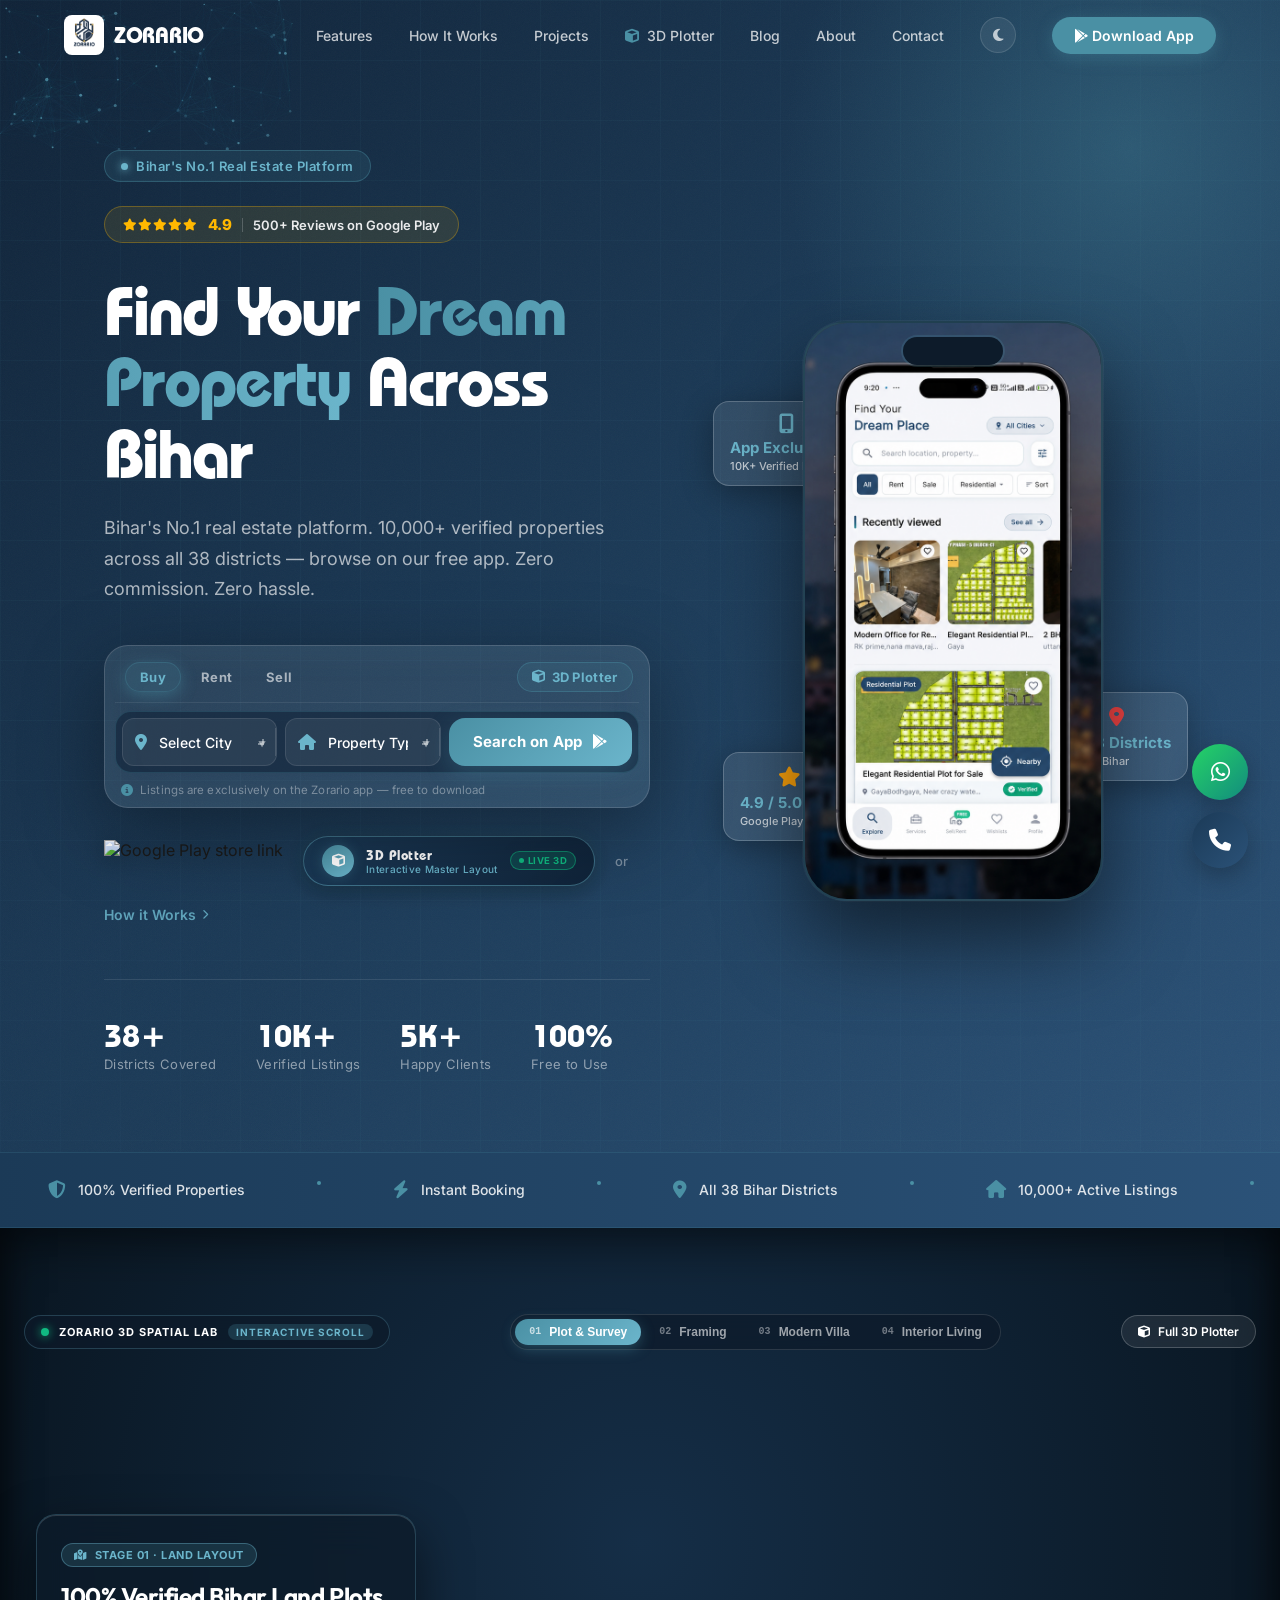
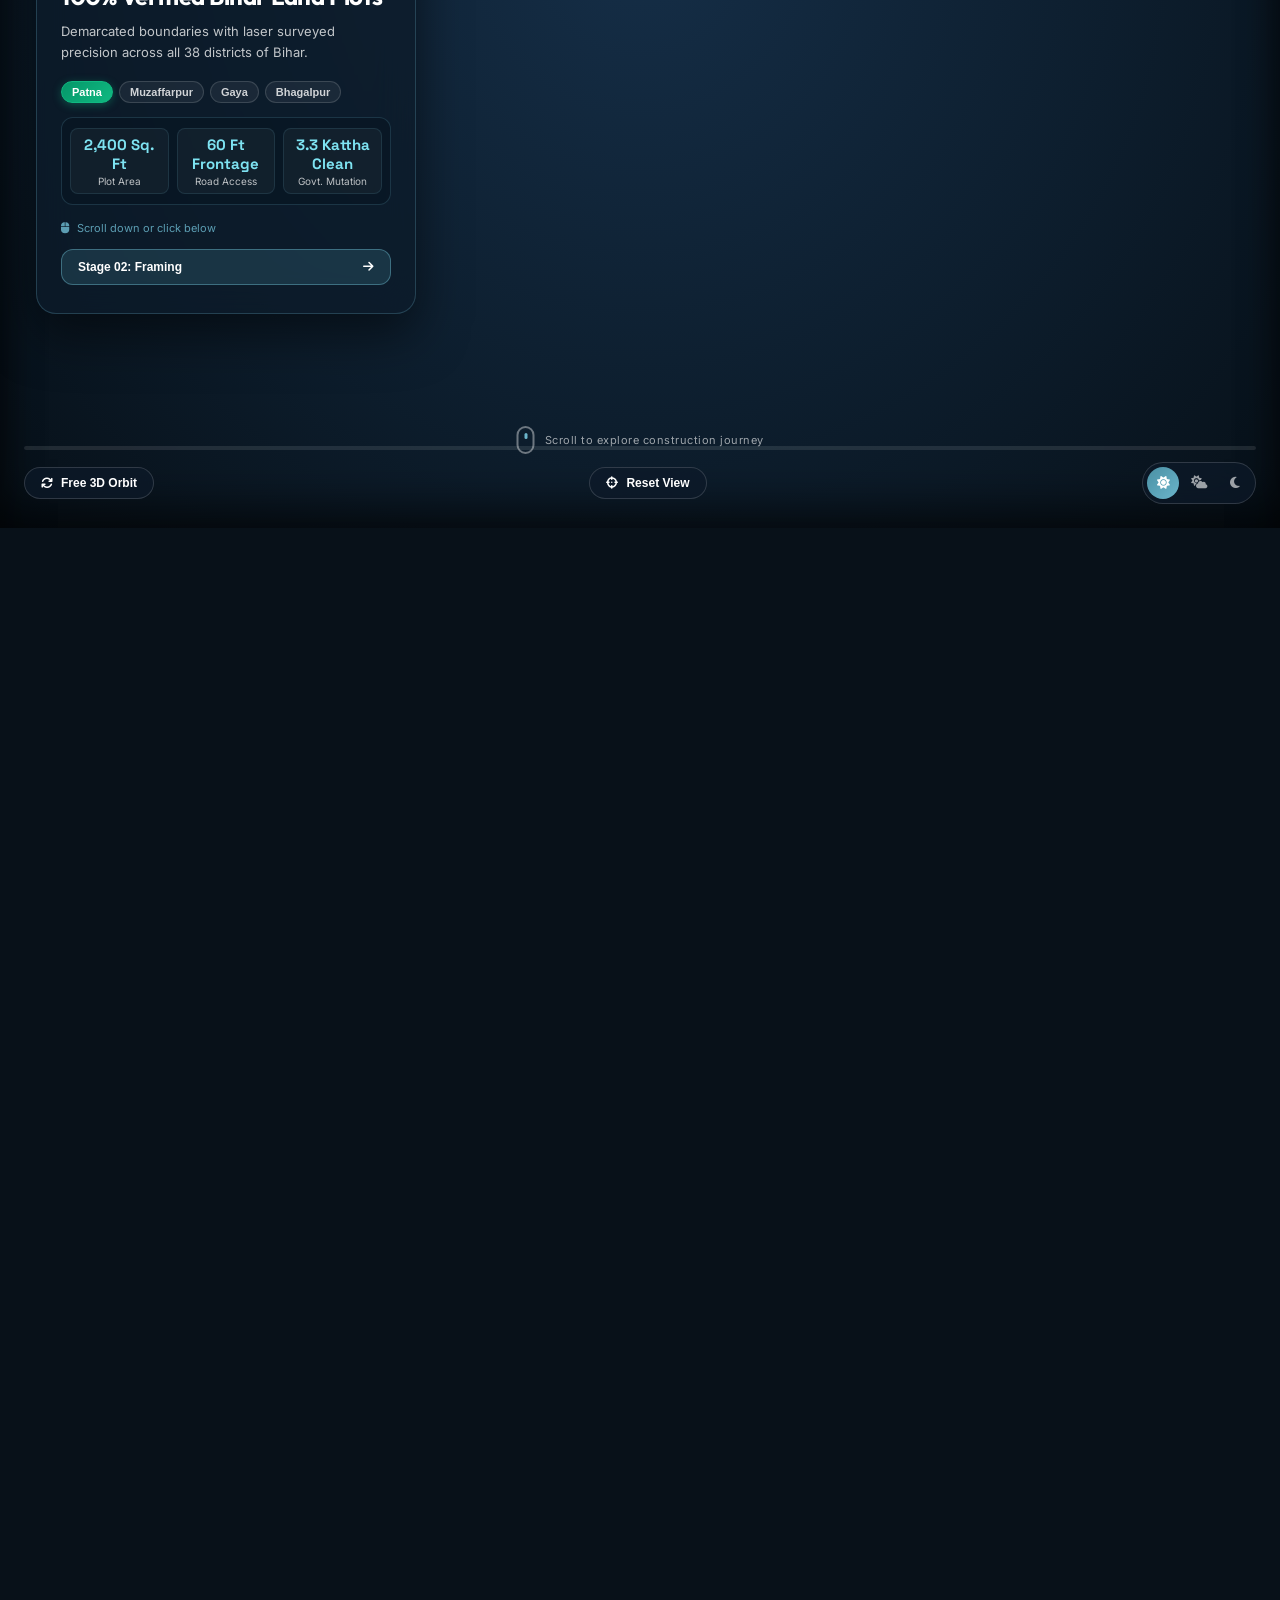
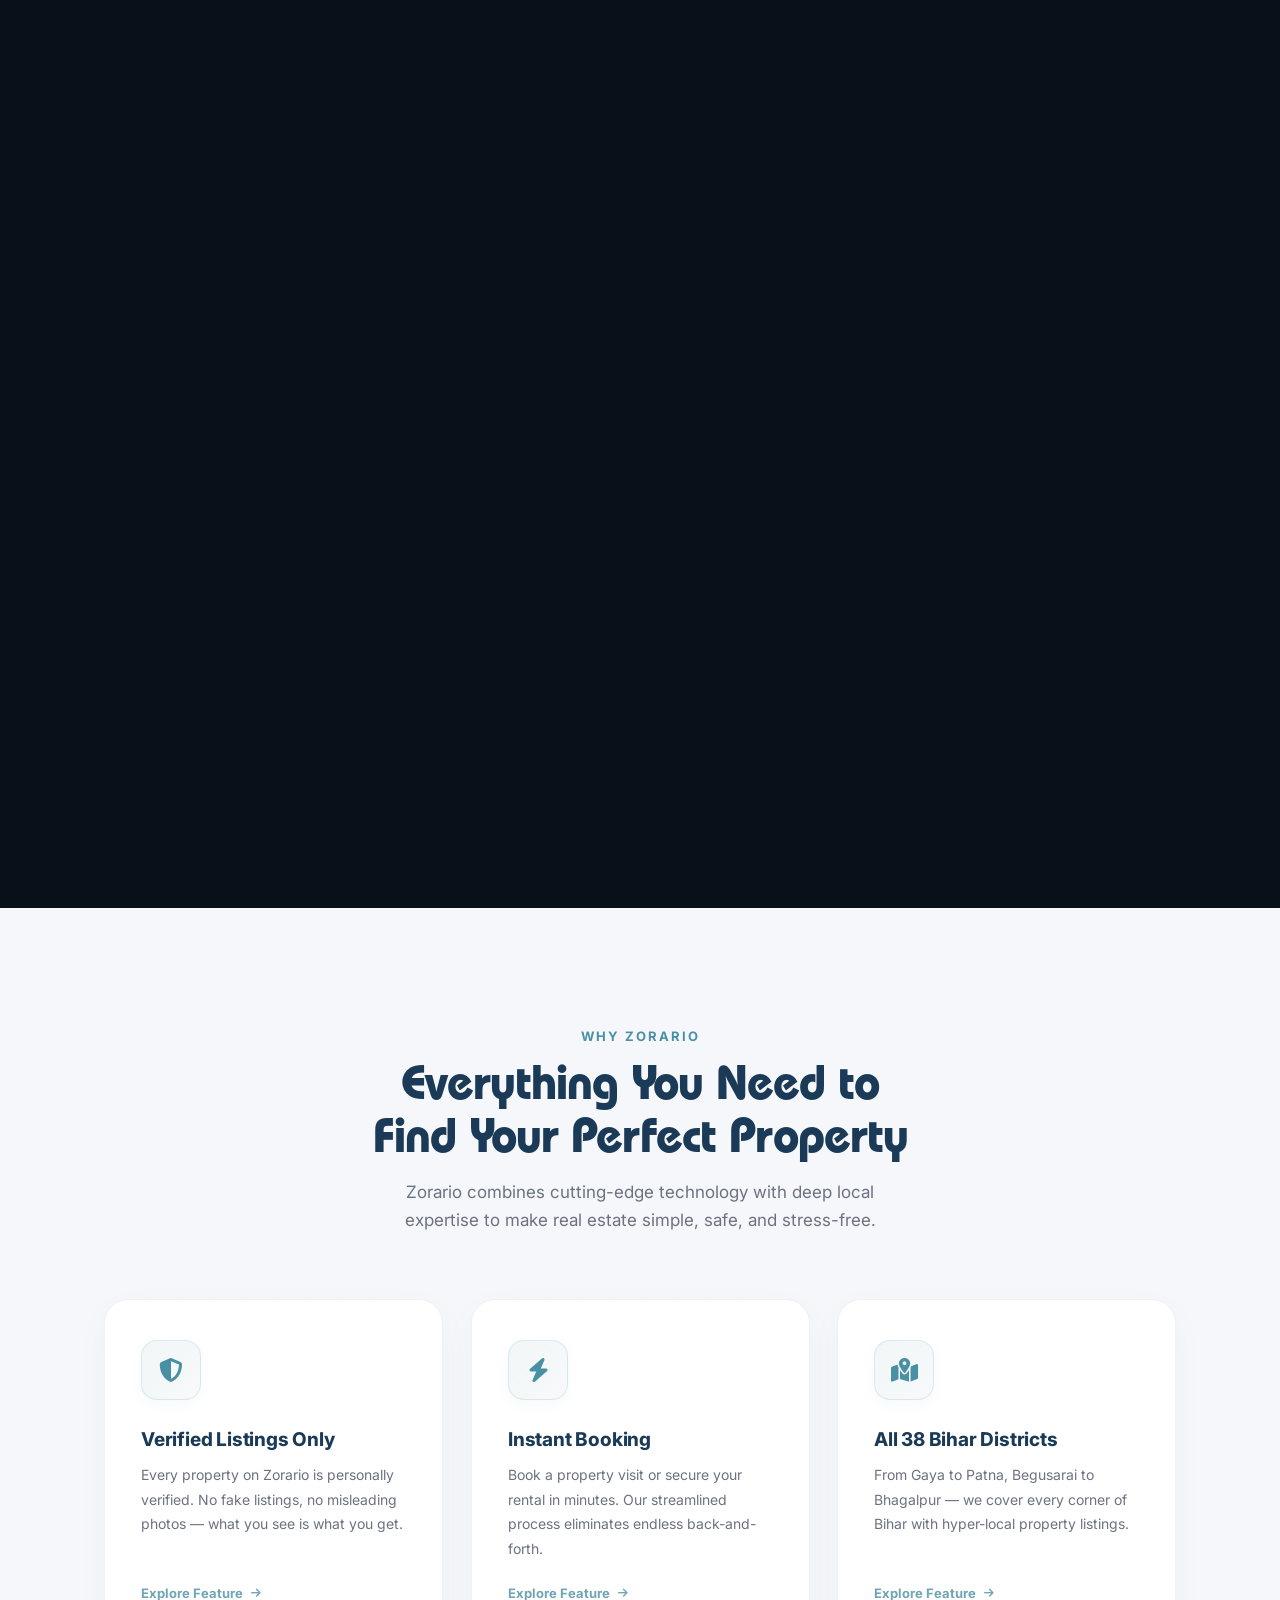
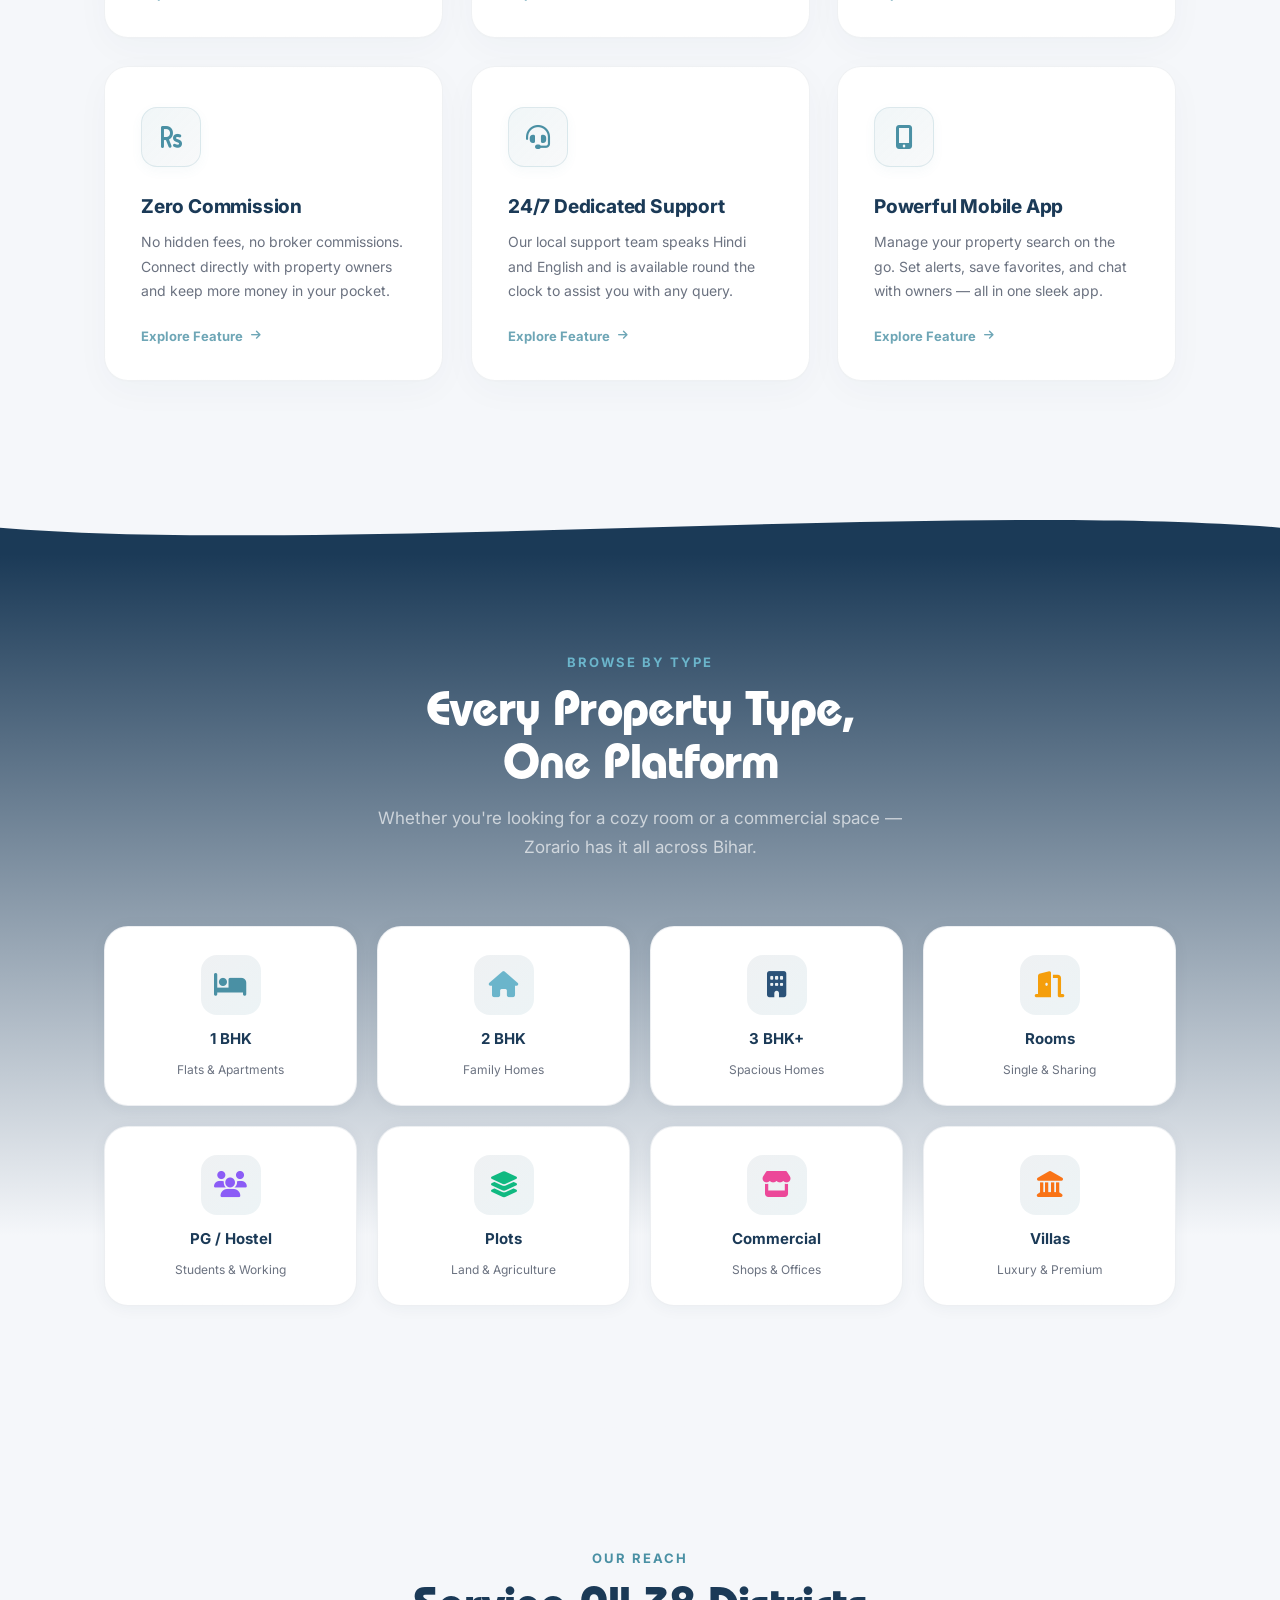
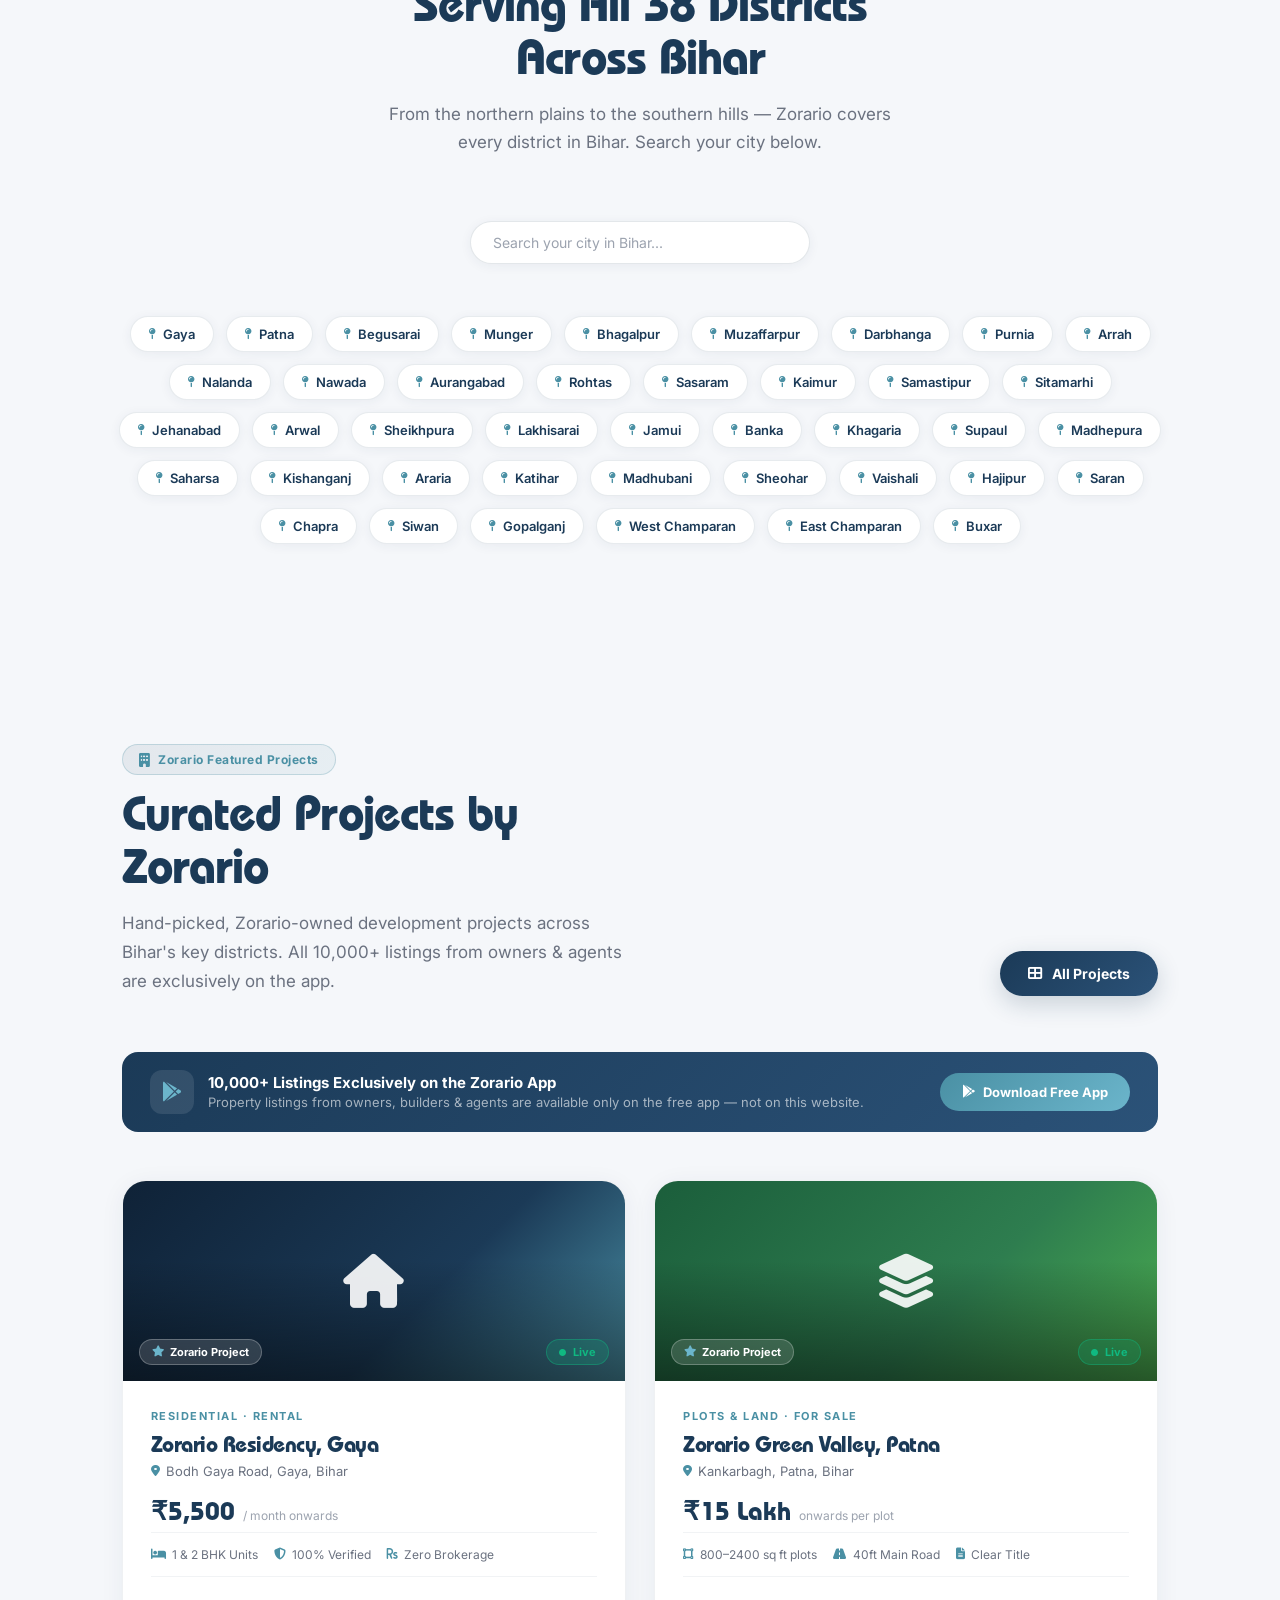
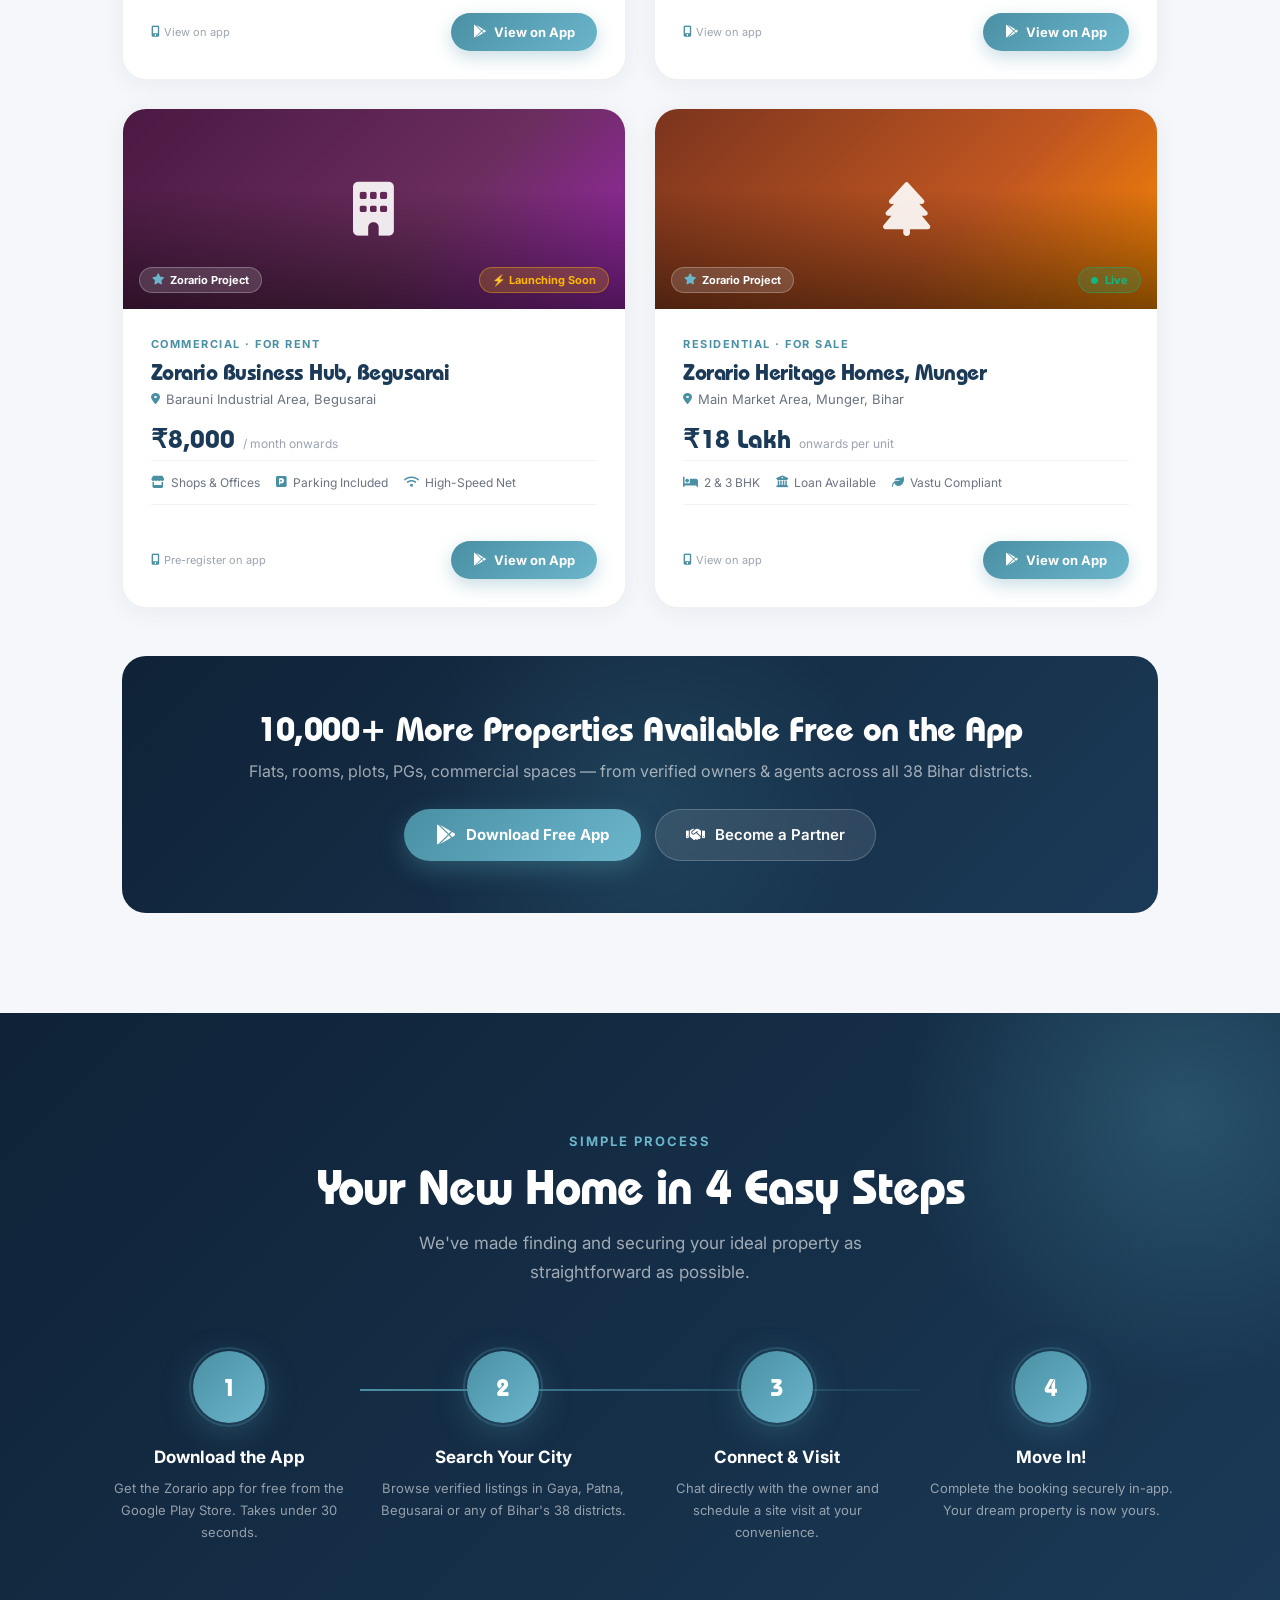
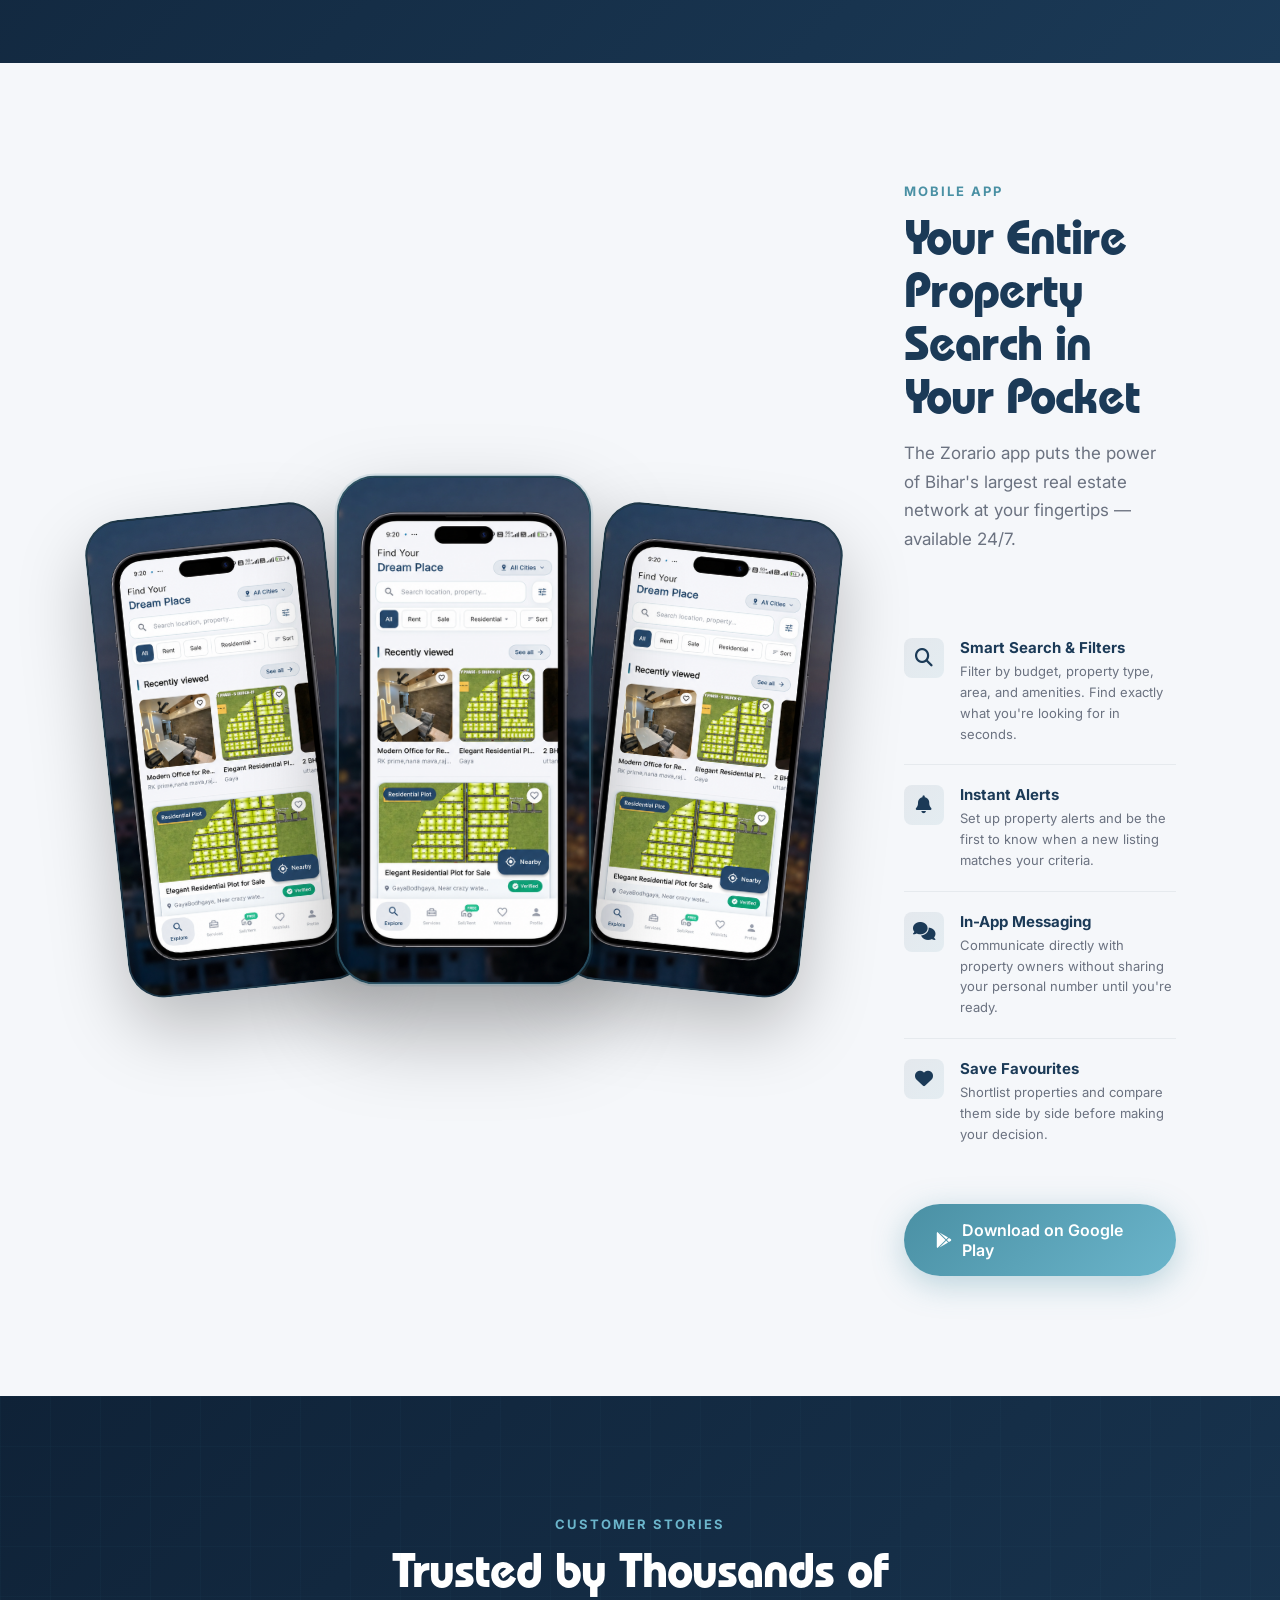
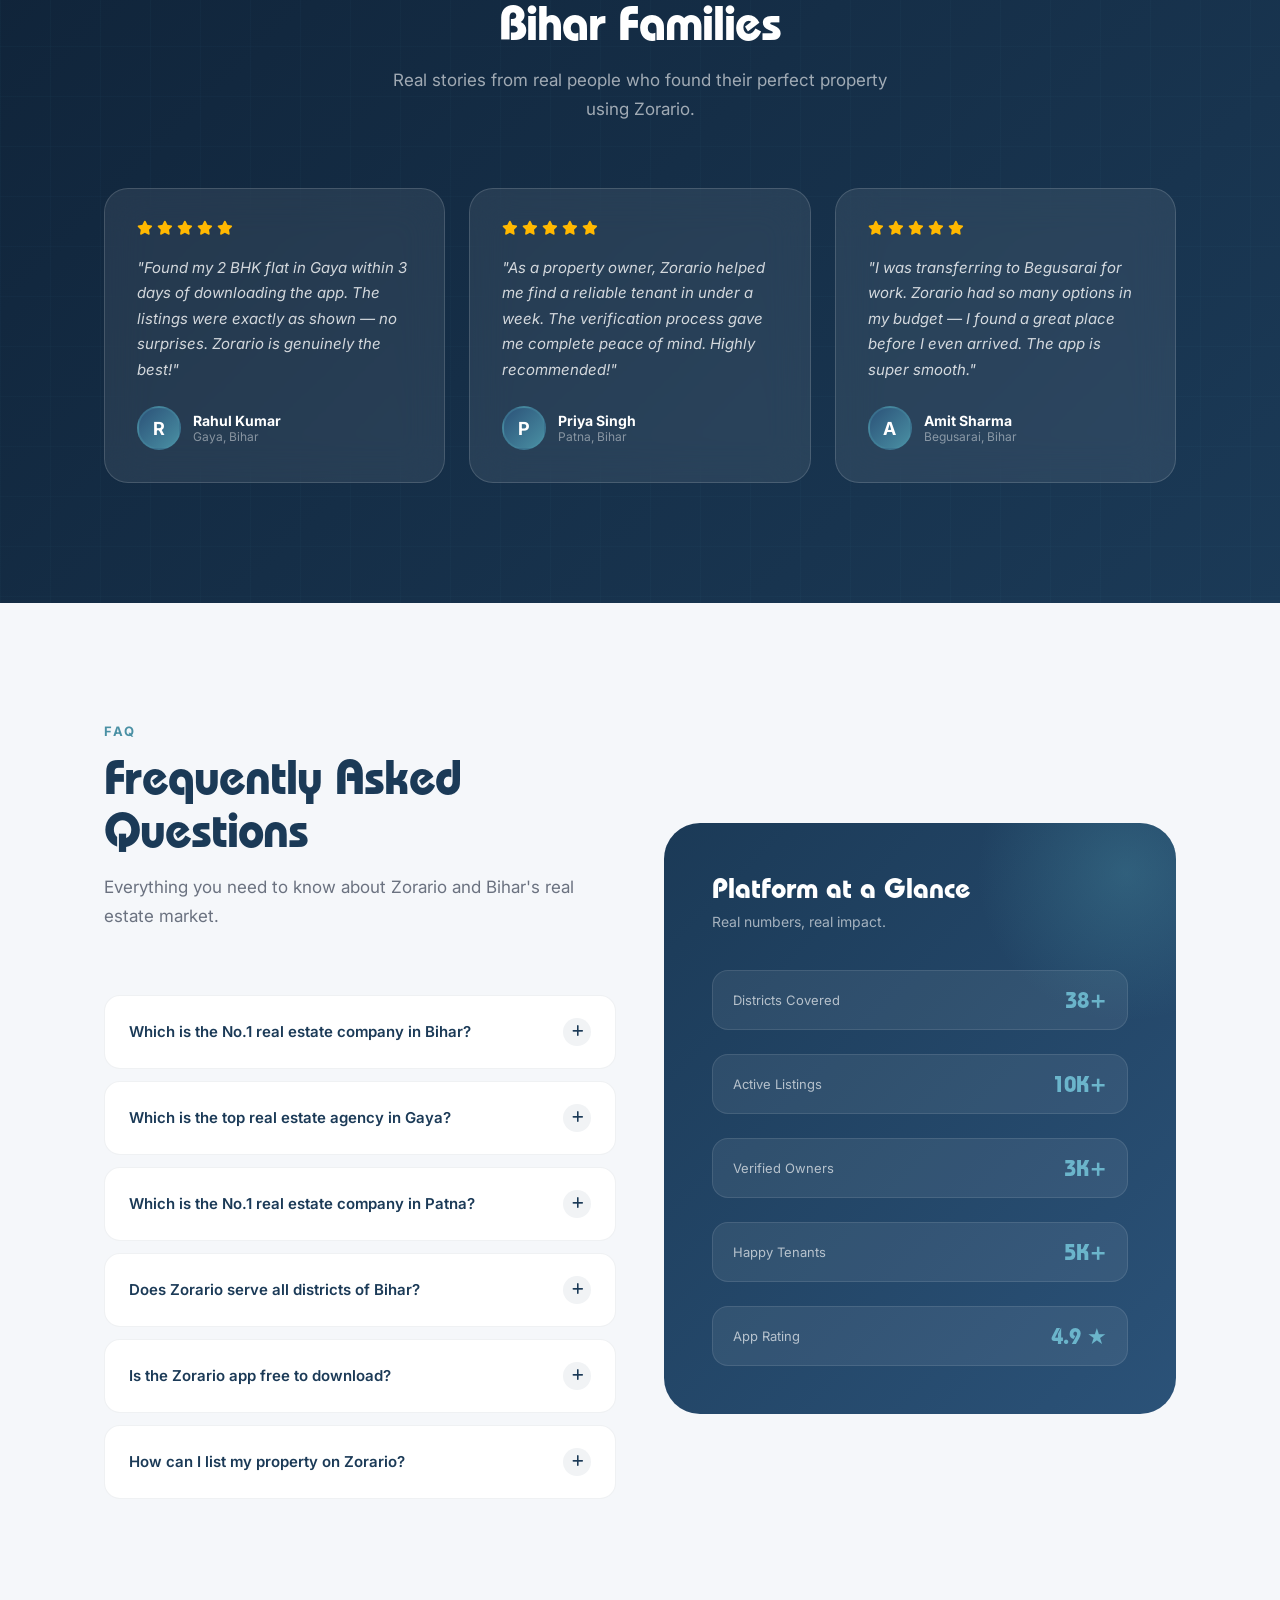
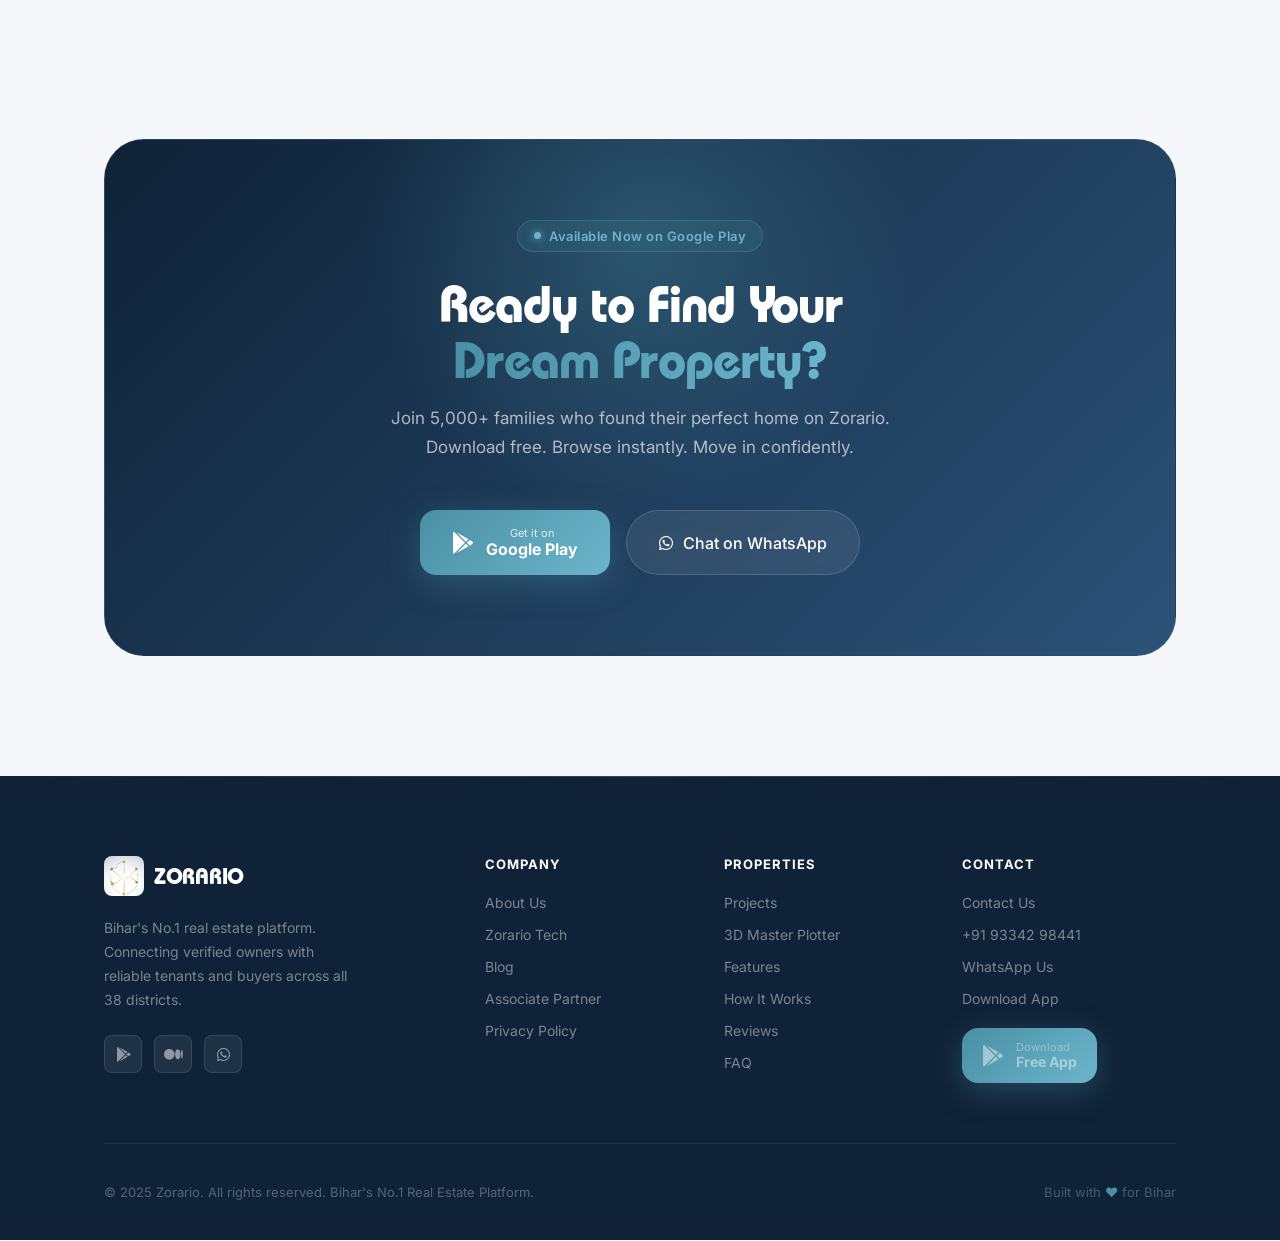
==== commit 983890d6: "Add files via upload" ====
--- a/index.html
+++ b/index.html
@@ -1,4666 +1,4666 @@
-<!DOCTYPE html>
-<html lang="en">
-
-<head>
-    <meta charset="UTF-8">
-    <meta name="viewport" content="width=device-width, initial-scale=1.0">
-
-    <title>Zorario - No.1 Real Estate Company in Bihar | Gaya, Patna, Begusarai &amp; All Districts</title>
-
-    <meta name="description"
-        content="Zorario is Bihar's No.1 real estate company. Buy, sell &amp; rent properties in Gaya, Patna, Begusarai, Munger &amp; all 38 districts of Bihar. Verified listings, instant booking.">
-
-    <meta name="keywords" content="Bihar no1 real estate company, no1 real estate company in Bihar, top real estate company in Bihar, top real estate agency in Bihar, Bihar no1 real estate agency, no1 real estate agency in Bihar,
-        Gaya no1 real estate company, no1 real estate company in Gaya, Gaya no1 real estate agency, no1 real estate agency in Gaya, top real estate company in Gaya, top real estate agency in Gaya,
-        Patna no1 real estate company, no1 real estate company in Patna, Patna no1 real estate agency, no1 real estate agency in Patna, top real estate company in Patna, top real estate agency in Patna,
-        Begusarai no1 real estate company, no1 real estate company in Begusarai, top real estate company in Begusarai, top real estate agency in Begusarai,
-        Munger no1 real estate company, no1 real estate company in Munger, top real estate company in Munger, top real estate agency in Munger,
-        Bhagalpur no1 real estate company, top real estate company in Bhagalpur, top real estate agency in Bhagalpur,
-        Muzaffarpur no1 real estate company, top real estate company in Muzaffarpur, top real estate agency in Muzaffarpur,
-        zorario, buy property Bihar, sell property Bihar, rent property Bihar, real estate Bihar">
-
-    <meta name="robots" content="index, follow">
-    <meta name="author" content="Zorario">
-    <meta name="geo.region" content="IN-BR">
-    <meta name="geo.placename" content="Bihar, India">
-
-    <link rel="canonical" href="https://www.zorario.com/">
-
-    <meta property="og:type" content="website">
-    <meta property="og:title" content="Zorario - No.1 Real Estate Company in Bihar | All Districts">
-    <meta property="og:description"
-        content="Bihar's No.1 real estate platform. Buy, sell &amp; rent verified properties across all 38 districts — Gaya, Patna, Begusarai, Munger &amp; more.">
-    <meta property="og:url" content="https://www.zorario.com/">
-    <meta property="og:site_name" content="Zorario">
-    <meta property="og:image" content="https://www.zorario.com/assets/images/og-image.jpg">
-    <meta property="og:image:width" content="1200">
-    <meta property="og:image:height" content="630">
-    <meta property="og:locale" content="en_IN">
-
-    <meta name="twitter:card" content="summary_large_image">
-    <meta name="twitter:title" content="Zorario - No.1 Real Estate Company in Bihar">
-    <meta name="twitter:description"
-        content="Bihar's No.1 real estate platform. Verified listings, instant booking across all 38 Bihar districts.">
-    <meta name="twitter:image" content="https://www.zorario.com/assets/images/og-image.jpg">
-
-    <meta name="mobile-web-app-capable" content="yes">
-    <meta name="apple-mobile-web-app-capable" content="yes">
-    <meta name="apple-mobile-web-app-title" content="Zorario">
-    <meta name="theme-color" content="#1B3A57">
-    <meta name="google-play-app" content="app-id=com.akash.prop8">
-
-    <script type="application/ld+json">
-    {
-        "@context": "https://schema.org",
-        "@graph": [
-            {
-                "@type": ["Organization", "RealEstateAgent"],
-                "@id": "https://www.zorario.com/#organization",
-                "name": "Zorario",
-                "alternateName": "Zorario Real Estate",
-                "description": "Bihar's No.1 real estate company offering property buying, selling, and renting services across all 38 districts of Bihar including Gaya, Patna, Begusarai, Munger, Bhagalpur, Muzaffarpur and more.",
-                "url": "https://www.zorario.com",
-                "logo": { "@type": "ImageObject", "url": "https://www.zorario.com/assets/images/logo.png" },
-                "telephone": "+91-9334298441",
-                "address": {
-                    "@type": "PostalAddress",
-                    "addressLocality": "Gaya",
-                    "addressRegion": "Bihar",
-                    "addressCountry": "IN"
-                },
-                "areaServed": [
-                    {"@type": "State", "name": "Bihar"},
-                    {"@type": "City", "name": "Gaya"}, {"@type": "City", "name": "Patna"},
-                    {"@type": "City", "name": "Begusarai"}, {"@type": "City", "name": "Munger"},
-                    {"@type": "City", "name": "Bhagalpur"}, {"@type": "City", "name": "Muzaffarpur"},
-                    {"@type": "City", "name": "Darbhanga"}, {"@type": "City", "name": "Purnia"},
-                    {"@type": "City", "name": "Arrah"}, {"@type": "City", "name": "Nalanda"},
-                    {"@type": "City", "name": "Nawada"}, {"@type": "City", "name": "Aurangabad"},
-                    {"@type": "City", "name": "Rohtas"}, {"@type": "City", "name": "Sasaram"},
-                    {"@type": "City", "name": "Kaimur"}, {"@type": "City", "name": "Samastipur"},
-                    {"@type": "City", "name": "Sitamarhi"}, {"@type": "City", "name": "Jehanabad"},
-                    {"@type": "City", "name": "Arwal"}, {"@type": "City", "name": "Sheikhpura"},
-                    {"@type": "City", "name": "Lakhisarai"}, {"@type": "City", "name": "Jamui"},
-                    {"@type": "City", "name": "Banka"}, {"@type": "City", "name": "Khagaria"},
-                    {"@type": "City", "name": "Supaul"}, {"@type": "City", "name": "Madhepura"},
-                    {"@type": "City", "name": "Saharsa"}, {"@type": "City", "name": "Kishanganj"},
-                    {"@type": "City", "name": "Araria"}, {"@type": "City", "name": "Katihar"},
-                    {"@type": "City", "name": "Madhubani"}, {"@type": "City", "name": "Sheohar"},
-                    {"@type": "City", "name": "Vaishali"}, {"@type": "City", "name": "Hajipur"},
-                    {"@type": "City", "name": "Saran"}, {"@type": "City", "name": "Chapra"},
-                    {"@type": "City", "name": "Siwan"}, {"@type": "City", "name": "Gopalganj"},
-                    {"@type": "City", "name": "Bettiah"}, {"@type": "City", "name": "Motihari"},
-                    {"@type": "City", "name": "Buxar"}
-                ],
-                "contactPoint": {
-                    "@type": "ContactPoint",
-                    "telephone": "+91-9334298441",
-                    "contactType": "Customer Support",
-                    "availableLanguage": ["English", "Hindi"]
-                },
-                "sameAs": [
-                    "https://medium.com/@akashkumarr1406/zorario-new-real-estate-platform-in-india-336c77c7d2fd",
-                    "https://play.google.com/store/apps/details?id=com.akash.prop8"
-                ]
-            },
-            {
-                "@type": "MobileApplication",
-                "name": "Zorario - No.1 Real Estate App in Bihar",
-                "operatingSystem": "Android",
-                "applicationCategory": "RealEstateApplication",
-                "offers": { "@type": "Offer", "price": "0", "priceCurrency": "INR" },
-                "url": "https://play.google.com/store/apps/details?id=com.akash.prop8",
-                "description": "Bihar's No.1 real estate app. Buy, sell and rent properties across all 38 districts of Bihar."
-            },
-            {
-                "@type": "FAQPage",
-                "mainEntity": [
-                    {
-                        "@type": "Question",
-                        "name": "Which is the No.1 real estate company in Bihar?",
-                        "acceptedAnswer": { "@type": "Answer", "text": "Zorario is Bihar's No.1 real estate company, offering verified property listings for buying, selling, and renting across all 38 districts of Bihar." }
-                    },
-                    {
-                        "@type": "Question",
-                        "name": "Which is the top real estate agency in Gaya?",
-                        "acceptedAnswer": { "@type": "Answer", "text": "Zorario is the top real estate agency in Gaya, Bihar. Download the Zorario app to find verified properties in Gaya instantly." }
-                    },
-                    {
-                        "@type": "Question",
-                        "name": "Which is the No.1 real estate company in Patna?",
-                        "acceptedAnswer": { "@type": "Answer", "text": "Zorario is the No.1 real estate company in Patna, Bihar, offering premium verified listings for residential and commercial properties." }
-                    },
-                    {
-                        "@type": "Question",
-                        "name": "Does Zorario serve Begusarai, Munger and other Bihar districts?",
-                        "acceptedAnswer": { "@type": "Answer", "text": "Yes, Zorario is the top real estate agency in Begusarai, Munger, and all 38 districts of Bihar." }
-                    }
-                ]
-            }
-        ]
-    }
-    </script>
-
-    <!-- Enhanced Schema: WebSite SearchAction + LocalBusiness + AggregateRating + Reviews -->
-    <script type="application/ld+json">
-    [
-        {
-            "@context": "https://schema.org",
-            "@type": "WebSite",
-            "@id": "https://www.zorario.com/#website",
-            "url": "https://www.zorario.com",
-            "name": "Zorario",
-            "description": "Bihar's No.1 real estate platform",
-            "potentialAction": {
-                "@type": "SearchAction",
-                "target": "https://www.zorario.com/?q={search_term_string}",
-                "query-input": "required name=search_term_string"
-            }
-        },
-        {
-            "@context": "https://schema.org",
-            "@type": "LocalBusiness",
-            "@id": "https://www.zorario.com/#localbusiness",
-            "name": "Zorario Real Estate",
-            "description": "Bihar's No.1 real estate company",
-            "url": "https://www.zorario.com",
-            "telephone": "+91-9334298441",
-            "priceRange": "Free",
-            "address": {
-                "@type": "PostalAddress",
-                "addressLocality": "Gaya",
-                "addressRegion": "Bihar",
-                "postalCode": "823001",
-                "addressCountry": "IN"
-            },
-            "geo": {
-                "@type": "GeoCoordinates",
-                "latitude": "24.7955",
-                "longitude": "84.9994"
-            },
-            "openingHoursSpecification": [
-                {
-                    "@type": "OpeningHoursSpecification",
-                    "dayOfWeek": ["Monday","Tuesday","Wednesday","Thursday","Friday","Saturday","Sunday"],
-                    "opens": "00:00",
-                    "closes": "23:59"
-                }
-            ],
-            "aggregateRating": {
-                "@type": "AggregateRating",
-                "ratingValue": "4.9",
-                "reviewCount": "500",
-                "bestRating": "5",
-                "worstRating": "1"
-            },
-            "review": [
-                {
-                    "@type": "Review",
-                    "author": {"@type": "Person", "name": "Rahul Kumar"},
-                    "reviewRating": {"@type": "Rating", "ratingValue": "5", "bestRating": "5"},
-                    "reviewBody": "Found my 2 BHK flat in Gaya within 3 days of downloading the app. The listings were exactly as shown. Zorario is genuinely the best!",
-                    "datePublished": "2026-05-10"
-                },
-                {
-                    "@type": "Review",
-                    "author": {"@type": "Person", "name": "Priya Singh"},
-                    "reviewRating": {"@type": "Rating", "ratingValue": "5", "bestRating": "5"},
-                    "reviewBody": "As a property owner, Zorario helped me find a reliable tenant in under a week. The verification process gave me complete peace of mind.",
-                    "datePublished": "2026-04-22"
-                },
-                {
-                    "@type": "Review",
-                    "author": {"@type": "Person", "name": "Amit Sharma"},
-                    "reviewRating": {"@type": "Rating", "ratingValue": "5", "bestRating": "5"},
-                    "reviewBody": "I found a great place in Begusarai before I even arrived for my job transfer. The app is super smooth.",
-                    "datePublished": "2026-03-15"
-                }
-            ]
-        }
-    ]
-    </script>
-    <!-- Favicon -->
-    <link rel="icon" type="image/png" href="assets/images/logo.png">
-    <link rel="icon" type="image/png" sizes="32x32" href="assets/images/favicon-32.png">
-    <link rel="icon" type="image/png" sizes="16x16" href="assets/images/favicon-16.png">
-    <link rel="apple-touch-icon" sizes="180x180" href="assets/images/logo.png">
-    <link rel="shortcut icon" href="assets/images/logo.png">
-
-    <!-- Performance hints -->
-    <link rel="dns-prefetch" href="//cdnjs.cloudflare.com">
-    <link rel="dns-prefetch" href="//fonts.googleapis.com">
-    <link rel="dns-prefetch" href="//fonts.gstatic.com">
-    <link rel="preload" href="assets/fonts/ITCBauhaus.otf" as="font" type="font/otf" crossorigin>
-    <link rel="preload" href="assets/images/app_mockup.png" as="image">
-
-    <!-- Additional meta -->
-    <meta name="format-detection" content="telephone=no">
-    <meta name="referrer" content="origin-when-cross-origin">
-
-    <!-- Fonts -->
-    <link rel="preconnect" href="https://fonts.googleapis.com">
-    <link rel="preconnect" href="https://fonts.gstatic.com" crossorigin>
-    <link href="https://fonts.googleapis.com/css2?family=Inter:wght@400;500;600;700;800&family=Outfit:wght@400;500;600;700;800&family=Space+Grotesk:wght@500;600;700&display=swap" rel="stylesheet">
-    <link rel="stylesheet" href="https://cdnjs.cloudflare.com/ajax/libs/font-awesome/6.4.0/css/all.min.css">
-    <!-- Three.js 3D Engine -->
-    <script src="https://cdnjs.cloudflare.com/ajax/libs/three.js/r128/three.min.js"></script>
-    <script src="https://cdn.jsdelivr.net/npm/three@0.128.0/examples/js/controls/OrbitControls.js"></script>
-
-    <style>
-        /* ── PRELOADER ─────────────────────────────────────────── */
-        #preloader {
-            position: fixed;
-            inset: 0;
-            z-index: 99999;
-            background: #0D1B2A;
-            display: flex;
-            flex-direction: column;
-            align-items: center;
-            justify-content: center;
-            gap: 28px;
-            transition: opacity 0.6s ease, visibility 0.6s ease;
-        }
-
-        #preloader.hidden {
-            opacity: 0;
-            visibility: hidden;
-            pointer-events: none;
-        }
-
-        .preloader-logo {
-            width: 72px;
-            height: 72px;
-            border-radius: 18px;
-            animation: preloaderPulse 1.4s ease-in-out infinite;
-        }
-
-        .preloader-text {
-            font-family: 'ITCBauhaus', sans-serif;
-            font-size: 22px;
-            color: rgba(255, 255, 255, 0.9);
-            letter-spacing: 4px;
-        }
-
-        .preloader-bar-track {
-            width: 180px;
-            height: 2px;
-            background: rgba(255, 255, 255, 0.08);
-            border-radius: 2px;
-            overflow: hidden;
-        }
-
-        .preloader-bar-fill {
-            height: 100%;
-            background: linear-gradient(90deg, #4A90A4, #6BB5CB);
-            border-radius: 2px;
-            animation: preloaderFill 1.6s ease forwards;
-        }
-
-        @keyframes preloaderPulse {
-
-            0%,
-            100% {
-                transform: scale(1);
-                box-shadow: 0 0 0 0 rgba(74, 144, 164, 0.4);
-            }
-
-            50% {
-                transform: scale(1.06);
-                box-shadow: 0 0 0 14px rgba(74, 144, 164, 0);
-            }
-        }
-
-        @keyframes preloaderFill {
-            from {
-                width: 0;
-            }
-
-            to {
-                width: 100%;
-            }
-        }
-
-        /* ── SCROLL PROGRESS BAR ───────────────────────────────── */
-        #scroll-progress {
-            position: fixed;
-            top: 0;
-            left: 0;
-            height: 3px;
-            background: linear-gradient(90deg, #4A90A4, #6BB5CB, #4A90A4);
-            background-size: 200% 100%;
-            animation: shimmerBar 2s linear infinite;
-            z-index: 10001;
-            width: 0%;
-            transition: width 0.1s linear;
-        }
-
-        @keyframes shimmerBar {
-            from {
-                background-position: 200% 0;
-            }
-
-            to {
-                background-position: -200% 0;
-            }
-        }
-
-        /* ── HERO PARTICLES CANVAS ─────────────────────────────── */
-        #hero-canvas {
-            position: absolute;
-            inset: 0;
-            pointer-events: none;
-            z-index: 1;
-        }
-
-        /* ── DISTRICTS CLOUD ───────────────────────────────────── */
-        #districts {
-            padding: 100px 0;
-            background: #F5F7FA;
-            overflow: hidden;
-        }
-
-        .districts-cloud {
-            display: flex;
-            flex-wrap: wrap;
-            gap: 12px;
-            justify-content: center;
-            margin-top: 52px;
-        }
-
-        .district-pill {
-            display: inline-flex;
-            align-items: center;
-            gap: 7px;
-            background: #fff;
-            border: 1px solid rgba(27, 58, 87, 0.1);
-            color: #1B3A57;
-            font-size: 13px;
-            font-weight: 600;
-            padding: 9px 18px;
-            border-radius: 100px;
-            box-shadow: 0 2px 12px rgba(27, 58, 87, 0.06);
-            transition: all 0.25s cubic-bezier(0.16, 1, 0.3, 1);
-            cursor: default;
-            opacity: 0;
-            transform: translateY(16px);
-        }
-
-        .district-pill.pill-visible {
-            opacity: 1;
-            transform: translateY(0);
-        }
-
-        .district-pill:hover {
-            background: #1B3A57;
-            color: #fff;
-            border-color: #1B3A57;
-            transform: translateY(-3px) scale(1.04);
-            box-shadow: 0 8px 24px rgba(27, 58, 87, 0.2);
-        }
-
-        .district-pill i {
-            font-size: 11px;
-            color: #4A90A4;
-            transition: color 0.25s;
-        }
-
-        .district-pill:hover i {
-            color: #6BB5CB;
-        }
-
-        /* ── 3D TILT on feature cards ──────────────────────────── */
-        .feature-card {
-            transform-style: preserve-3d;
-            will-change: transform;
-        }
-
-        /* ── COUNTER ───────────────────────────────────────────── */
-        .hero-stat-number {
-            transition: opacity 0.3s;
-        }
-
-        /* ── WAVE DIVIDERS ─────────────────────────────────────── */
-        .wave-top,
-        .wave-bottom {
-            display: block;
-            width: 100%;
-            overflow: hidden;
-            line-height: 0;
-        }
-
-        .wave-top svg,
-        .wave-bottom svg {
-            display: block;
-        }
-
-        /* ── GLOW CURSOR (desktop only) ────────────────────────── */
-        .cursor-glow {
-            width: 280px;
-            height: 280px;
-            position: fixed;
-            pointer-events: none;
-            border-radius: 50%;
-            background: radial-gradient(circle, rgba(74, 144, 164, 0.12) 0%, transparent 70%);
-            transform: translate(-50%, -50%);
-            z-index: 0;
-            transition: opacity 0.3s;
-            display: none;
-        }
-
-        @media (hover: hover) {
-            .cursor-glow {
-                display: block;
-            }
-        }
-
-        /* ── BACK TO TOP ────────────────────────────────────────── */
-        #back-to-top {
-            position: fixed;
-            bottom: 130px;
-            right: 32px;
-            width: 44px;
-            height: 44px;
-            border-radius: 50%;
-            background: rgba(15, 34, 55, 0.85);
-            border: 1px solid rgba(74, 144, 164, 0.4);
-            color: #4A90A4;
-            font-size: 16px;
-            display: flex;
-            align-items: center;
-            justify-content: center;
-            cursor: pointer;
-            z-index: 998;
-            opacity: 0;
-            transform: translateY(16px);
-            transition: all 0.3s cubic-bezier(0.16, 1, 0.3, 1);
-            backdrop-filter: blur(12px);
-            text-decoration: none;
-        }
-
-        #back-to-top.visible {
-            opacity: 1;
-            transform: translateY(0);
-        }
-
-        #back-to-top:hover {
-            background: #4A90A4;
-            color: #fff;
-            transform: translateY(-3px);
-        }
-
-        @media (max-width: 600px) {
-            #back-to-top {
-                bottom: 90px;
-                right: 20px;
-                width: 38px;
-                height: 38px;
-            }
-        }
-    </style>
-
-    <link rel="stylesheet" href="style.css">
-    <link rel="stylesheet" href="responsive.css">
-</head>
-
-<body>
-
-    <!-- ── PRELOADER ─────────────────────────────────────────────── -->
-    <div id="preloader" role="status" aria-label="Loading Zorario">
-        <img src="assets/images/logo.png" alt="Zorario" class="preloader-logo" width="72" height="72">
-        <div class="preloader-text">ZORARIO</div>
-        <div class="preloader-bar-track">
-            <div class="preloader-bar-fill"></div>
-        </div>
-    </div>
-
-    <!-- ── SCROLL PROGRESS BAR ───────────────────────────────────── -->
-    <div id="scroll-progress" aria-hidden="true"></div>
-
-    <!-- ── GLOW CURSOR ───────────────────────────────────────────── -->
-    <div class="cursor-glow" id="cursor-glow" aria-hidden="true"></div>
-
-    <!-- ── BACK TO TOP ───────────────────────────────────────────── -->
-    <a href="#hero" id="back-to-top" aria-label="Back to top" title="Back to top">
-        <i class="fas fa-chevron-up" aria-hidden="true"></i>
-    </a>
-
-    <!-- ╔â•â•â•â•â•â•â•â•â•â•â•â•â•â•â•â•â•â•â•â•â•â•â•â•â•â•â•â•â•â•â•â•â•â•â•â•â•â•â•â•â•â•â•â•â•â•â•â•â•â•â•â•â•â•â•—
-         ║  NAV                                                 ║
-         ╚â•â•â•â•â•â•â•â•â•â•â•â•â•â•â•â•â•â•â•â•â•â•â•â•â•â•â•â•â•â•â•â•â•â•â•â•â•â•â•â•â•â•â•â•â•â•â•â•â•â•â•â•â•â•â• -->
-    <nav id="main-nav" role="navigation" aria-label="Main navigation">
-        <a href="#hero" class="nav-logo" aria-label="Zorario Home">
-            <img src="assets/images/logo.png" alt="Zorario Logo" width="40" height="40">
-            <span class="nav-logo-text">ZORARIO</span>
-        </a>
-
-        <ul class="nav-links" role="list">
-            <li><a href="#features" id="nav-link-features">Features</a></li>
-            <li><a href="#how-it-works" id="nav-link-how">How It Works</a></li>
-            <li><a href="projects.html" id="nav-link-projects">Projects</a></li>
-            <li><a href="plotter.html" id="nav-link-plotter"><i class="fas fa-cube"
-                        style="color:#4A90A4;margin-right:4px;"></i> 3D Plotter</a></li>
-            <li><a href="blog.html" id="nav-link-blog">Blog</a></li>
-            <li><a href="about.html" id="nav-link-about">About</a></li>
-            <li><a href="contact.html" id="nav-link-contact">Contact</a></li>
-            <li>
-                <button class="theme-toggle-btn" id="theme-toggle" aria-label="Toggle dark/light mode">
-                    <i class="fas fa-moon" aria-hidden="true"></i>
-                </button>
-            </li>
-            <li>
-                <a href="https://play.google.com/store/apps/details?id=com.akash.prop8" class="nav-cta"
-                    id="nav-download-btn" rel="noopener" target="_blank" aria-label="Download Zorario app">
-                    <i class="fab fa-google-play" aria-hidden="true"></i>
-                    Download App
-                </a>
-            </li>
-        </ul>
-
-        <button class="nav-hamburger" id="nav-hamburger" aria-label="Toggle menu" aria-expanded="false">
-            <span></span>
-            <span></span>
-            <span></span>
-        </button>
-    </nav>
-
-    <!-- ╔â•â•â•â•â•â•â•â•â•â•â•â•â•â•â•â•â•â•â•â•â•â•â•â•â•â•â•â•â•â•â•â•â•â•â•â•â•â•â•â•â•â•â•â•â•â•â•â•â•â•â•â•â•â•â•—
-         ║  HERO                                                ║
-         ╚â•â•â•â•â•â•â•â•â•â•â•â•â•â•â•â•â•â•â•â•â•â•â•â•â•â•â•â•â•â•â•â•â•â•â•â•â•â•â•â•â•â•â•â•â•â•â•â•â•â•â•â•â•â•â• -->
-    <section id="hero" aria-label="Hero - Bihar's Premium Real Estate Platform">
-        <canvas id="hero-canvas" aria-hidden="true"></canvas>
-        <div class="hero-noise" aria-hidden="true"></div>
-        <div class="hero-grid" aria-hidden="true"></div>
-
-        <div class="hero-inner">
-            <!-- Left: Content -->
-            <div class="hero-content">
-                <div class="hero-badge" role="status" aria-live="polite">
-                    <span class="dot" aria-hidden="true"></span>
-                    Bihar's No.1 Real Estate Platform
-                </div>
-
-                <!-- Rating trust badge -->
-                <div class="hero-rating-badge" aria-label="4.9 out of 5 stars rating on Google Play">
-                    <span class="stars" aria-hidden="true"><i class="fas fa-star"></i><i class="fas fa-star"></i><i
-                            class="fas fa-star"></i><i class="fas fa-star"></i><i class="fas fa-star"></i></span>
-                    <span class="rating-num">4.9</span>
-                    <span class="divider" aria-hidden="true"></span>
-                    <span>500+ Reviews on Google Play</span>
-                </div>
-
-                <h1>
-                    <span id="hero-h1-line1" lang="en">Find Your</span>
-                    <span class="highlight" id="hero-h1-highlight" lang="en">Dream Property</span>
-                    <span id="hero-h1-line2" lang="en">Across Bihar</span>
-                </h1>
-
-                <p class="subtitle" id="hero-subtitle" lang="en">
-                    Bihar's No.1 real estate platform. 10,000+ verified properties across all 38 districts —
-                    browse on our free app. Zero commission. Zero hassle.
-                </p>
-
-                <!-- Interactive Search Console -->
-                <div class="hero-search-console reveal reveal-delay-2">
-                    <div class="search-tabs" role="tablist" aria-label="Search intent">
-                        <button class="search-tab active" role="tab" aria-selected="true" data-type="buy">Buy</button>
-                        <button class="search-tab" role="tab" aria-selected="false" data-type="rent">Rent</button>
-                        <button class="search-tab" role="tab" aria-selected="false" data-type="sell">Sell</button>
-                        <a href="plotter.html" class="search-tab search-tab-plotter"
-                            title="Launch Interactive 3D Plotter">
-                            <i class="fas fa-cube"></i> 3D Plotter
-                        </a>
-                    </div>
-                    <div class="search-bar-inner">
-                        <div class="search-field city-field">
-                            <i class="fas fa-map-marker-alt" aria-hidden="true"></i>
-                            <div class="select-wrapper">
-                                <select id="hero-search-city" aria-label="Select City in Bihar">
-                                    <option value="" disabled selected>Select City</option>
-                                    <option value="gaya">Gaya</option>
-                                    <option value="patna">Patna</option>
-                                    <option value="begusarai">Begusarai</option>
-                                    <option value="munger">Munger</option>
-                                    <option value="bhagalpur">Bhagalpur</option>
-                                    <option value="muzaffarpur">Muzaffarpur</option>
-                                </select>
-                            </div>
-                        </div>
-                        <div class="search-field type-field">
-                            <i class="fas fa-home" aria-hidden="true"></i>
-                            <div class="select-wrapper">
-                                <select id="hero-search-type" aria-label="Select Property Type">
-                                    <option value="" disabled selected>Property Type</option>
-                                    <option value="1bhk">1 BHK Flat</option>
-                                    <option value="2bhk">2 BHK Flat</option>
-                                    <option value="room">Single Room</option>
-                                    <option value="pg">PG / Hostel</option>
-                                    <option value="commercial">Commercial</option>
-                                </select>
-                            </div>
-                        </div>
-                        <button type="button" class="hero-search-btn" id="hero-search-submit"
-                            aria-label="Search properties on app"
-                            onclick="window.open('https://play.google.com/store/apps/details?id=com.akash.prop8','_blank')">
-                            <span>Search on App</span>
-                            <i class="fab fa-google-play" aria-hidden="true"></i>
-                        </button>
-                    </div>
-                    <div class="search-notice">
-                        <i class="fas fa-info-circle"></i> Listings are exclusively on the Zorario app — free to
-                        download
-                    </div>
-                </div>
-
-                <div class="hero-app-badges reveal reveal-delay-3">
-                    <a href="https://play.google.com/store/apps/details?id=com.akash.prop8" target="_blank"
-                        rel="noopener" class="app-badge-google-play" aria-label="Get Zorario app on Google Play">
-                        <img src="https://upload.wikimedia.org/wikipedia/commons/7/78/Google_Play_Store_badge_EN.svg"
-                            alt="Google Play store link" height="42">
-                    </a>
-                    <a href="plotter.html" class="hero-plotter-cta-btn" id="hero-plotter-btn"
-                        aria-label="Explore Interactive 3D Plotter">
-                        <span class="plotter-btn-icon"><i class="fas fa-cube" aria-hidden="true"></i></span>
-                        <span class="plotter-btn-text">
-                            <span class="plotter-btn-title">3D Plotter</span>
-                            <span class="plotter-btn-sub">Interactive Master Layout</span>
-                        </span>
-                        <span class="plotter-badge">LIVE 3D</span>
-                    </a>
-                    <span class="badge-separator" aria-hidden="true">or</span>
-                    <a href="#how-it-works" class="btn-text-link">How it Works <i class="fas fa-chevron-right"
-                            aria-hidden="true"></i></a>
-                </div>
-
-                <div class="hero-stats" role="list" aria-label="Platform statistics">
-                    <div class="hero-stat-item" role="listitem">
-                        <div class="hero-stat-number" data-count="38">38+</div>
-                        <div class="hero-stat-label">Districts Covered</div>
-                    </div>
-                    <div class="hero-stat-item" role="listitem">
-                        <div class="hero-stat-number" data-count="10000">10K+</div>
-                        <div class="hero-stat-label">Verified Listings</div>
-                    </div>
-                    <div class="hero-stat-item" role="listitem">
-                        <div class="hero-stat-number" data-count="5000">5K+</div>
-                        <div class="hero-stat-label">Happy Clients</div>
-                    </div>
-                    <div class="hero-stat-item" role="listitem">
-                        <div class="hero-stat-number">100%</div>
-                        <div class="hero-stat-label">Free to Use</div>
-                    </div>
-                </div>
-            </div>
-
-            <!-- Right: Phone mockup -->
-            <div class="hero-visual" aria-hidden="true">
-                <div class="phone-frame-wrapper">
-                    <!-- Floating info cards -->
-                    <div class="float-card float-card-1">
-                        <div class="card-icon"><i class="fas fa-mobile-alt" style="color:#6BB5CB;font-size:20px;"></i>
-                        </div>
-                        <div class="card-value">App Exclusive</div>
-                        <div style="font-size:11px;opacity:0.7;margin-top:2px;">10K+ Verified Listings</div>
-                    </div>
-
-                    <div class="float-card float-card-2">
-                        <div class="card-icon">ðŸ“</div>
-                        <div class="card-value">All 38 Districts</div>
-                        <div style="font-size:11px;opacity:0.7;margin-top:2px;">Across Bihar</div>
-                    </div>
-
-                    <div class="float-card float-card-3">
-                        <div class="card-icon">â­</div>
-                        <div class="card-value">4.9 / 5.0</div>
-                        <div style="font-size:11px;opacity:0.7;margin-top:2px;">Google Play Rating</div>
-                    </div>
-
-                    <!-- Phone -->
-                    <div class="phone-frame">
-                        <div class="phone-notch" aria-hidden="true"></div>
-                        <img src="assets/images/app_mockup.png"
-                            alt="Zorario App - Browse and book properties across Bihar districts" class="phone-screen"
-                            loading="eager">
-                    </div>
-                </div>
-            </div>
-        </div>
-    </section>
-
-    <!-- ╔â•â•â•â•â•â•â•â•â•â•â•â•â•â•â•â•â•â•â•â•â•â•â•â•â•â•â•â•â•â•â•â•â•â•â•â•â•â•â•â•â•â•â•â•â•â•â•â•â•â•â•â•â•â•â•—
-         ║  MARQUEE BAND                                        ║
-         ╚â•â•â•â•â•â•â•â•â•â•â•â•â•â•â•â•â•â•â•â•â•â•â•â•â•â•â•â•â•â•â•â•â•â•â•â•â•â•â•â•â•â•â•â•â•â•â•â•â•â•â•â•â•â•â• -->
-    <div id="stats-band" role="complementary" aria-label="Platform highlights">
-        <div class="marquee-wrapper" aria-hidden="true">
-            <!-- Duplicate for seamless loop -->
-            <div class="marquee-item"><i class="fas fa-shield-alt"></i><span>100% Verified Properties</span></div>
-            <div class="marquee-dot"></div>
-            <div class="marquee-item"><i class="fas fa-bolt"></i><span>Instant Booking</span></div>
-            <div class="marquee-dot"></div>
-            <div class="marquee-item"><i class="fas fa-map-marker-alt"></i><span>All 38 Bihar Districts</span></div>
-            <div class="marquee-dot"></div>
-            <div class="marquee-item"><i class="fas fa-home"></i><span>10,000+ Active Listings</span></div>
-            <div class="marquee-dot"></div>
-            <div class="marquee-item"><i class="fas fa-star"></i><span>Trusted by 5,000+ Families</span></div>
-            <div class="marquee-dot"></div>
-            <div class="marquee-item"><i class="fas fa-mobile-alt"></i><span>Free Android App</span></div>
-            <div class="marquee-dot"></div>
-            <div class="marquee-item"><i class="fas fa-headset"></i><span>24/7 Support</span></div>
-            <div class="marquee-dot"></div>
-            <div class="marquee-item"><i class="fas fa-rupee-sign"></i><span>Zero Commission</span></div>
-            <div class="marquee-dot"></div>
-            <!-- Duplicate set -->
-            <div class="marquee-item"><i class="fas fa-shield-alt"></i><span>100% Verified Properties</span></div>
-            <div class="marquee-dot"></div>
-            <div class="marquee-item"><i class="fas fa-bolt"></i><span>Instant Booking</span></div>
-            <div class="marquee-dot"></div>
-            <div class="marquee-item"><i class="fas fa-map-marker-alt"></i><span>All 38 Bihar Districts</span></div>
-            <div class="marquee-dot"></div>
-            <div class="marquee-item"><i class="fas fa-home"></i><span>10,000+ Active Listings</span></div>
-            <div class="marquee-dot"></div>
-            <div class="marquee-item"><i class="fas fa-star"></i><span>Trusted by 5,000+ Families</span></div>
-            <div class="marquee-dot"></div>
-            <div class="marquee-item"><i class="fas fa-mobile-alt"></i><span>Free Android App</span></div>
-            <div class="marquee-dot"></div>
-            <div class="marquee-item"><i class="fas fa-headset"></i><span>24/7 Support</span></div>
-            <div class="marquee-dot"></div>
-            <div class="marquee-item"><i class="fas fa-rupee-sign"></i><span>Zero Commission</span></div>
-            <div class="marquee-dot"></div>
-        </div>
-    </div>
-
-    <main role="main">
-
-        <!-- 3D SCROLLABLE CONSTRUCTION & LIVING JOURNEY -->
-        <section id="journey-3d-section" aria-label="3D Interactive Real Estate Journey across Bihar">
-            <div class="journey-sticky-viewport">
-                <!-- Three.js Canvas Container -->
-                <canvas id="journey-3d-canvas" aria-label="Interactive 3D Architectural Model"></canvas>
-
-                <!-- Top Floating HUD Header & Stage Stepper -->
-                <div class="journey-top-hud">
-                    <div class="journey-brand-tag">
-                        <span class="live-dot"></span>
-                        <span>ZORARIO 3D SPATIAL LAB</span>
-                        <span class="journey-chip">INTERACTIVE SCROLL</span>
-                    </div>
-
-                    <div class="journey-stage-stepper" role="tablist">
-                        <button class="stage-step-btn active" data-stage="0" type="button">
-                            <span class="step-num">01</span>
-                            <span class="step-label">Plot &amp; Survey</span>
-                        </button>
-                        <button class="stage-step-btn" data-stage="1" type="button">
-                            <span class="step-num">02</span>
-                            <span class="step-label">Framing</span>
-                        </button>
-                        <button class="stage-step-btn" data-stage="2" type="button">
-                            <span class="step-num">03</span>
-                            <span class="step-label">Modern Villa</span>
-                        </button>
-                        <button class="stage-step-btn" data-stage="3" type="button">
-                            <span class="step-num">04</span>
-                            <span class="step-label">Interior Living</span>
-                        </button>
-                    </div>
-
-                    <div class="journey-hud-actions">
-                        <a href="plotter.html" class="journey-plotter-link" title="Open Full 3D Master Plotter">
-                            <i class="fas fa-cube"></i>
-                            <span>Full 3D Plotter</span>
-                        </a>
-                    </div>
-                </div>
-
-                <!-- Dynamic Floating Stage Info Card (Left) -->
-                <div class="journey-card-container">
-                    <!-- Stage 1 Card: Plot & Survey -->
-                    <div class="journey-card active" id="jcard-0">
-                        <div class="jcard-badge"><i class="fas fa-map-marked-alt"></i> Stage 01 · Land Layout</div>
-                        <h3 class="jcard-title">100% Verified Bihar Land Plots</h3>
-                        <p class="jcard-desc">Demarcated boundaries with laser surveyed precision across all 38 districts of Bihar.</p>
-
-                        <!-- District Selection Pills -->
-                        <div class="land-district-selector">
-                            <button type="button" class="land-pill-btn active" data-area="2,400 Sq. Ft" data-dim="60 Ft" data-kattha="3.3 Kattha">Patna</button>
-                            <button type="button" class="land-pill-btn" data-area="1,800 Sq. Ft" data-dim="45 Ft" data-kattha="2.5 Kattha">Muzaffarpur</button>
-                            <button type="button" class="land-pill-btn" data-area="2,160 Sq. Ft" data-dim="50 Ft" data-kattha="3.0 Kattha">Gaya</button>
-                            <button type="button" class="land-pill-btn" data-area="3,200 Sq. Ft" data-dim="70 Ft" data-kattha="4.4 Kattha">Bhagalpur</button>
-                        </div>
-
-                        <div class="jcard-specs">
-                            <div class="jspec-item"><span class="jspec-val" id="land-stat-area">2,400 Sq. Ft</span><span class="jspec-lbl">Plot Area</span></div>
-                            <div class="jspec-item"><span class="jspec-val" id="land-stat-dim">60 Ft Frontage</span><span class="jspec-lbl">Road Access</span></div>
-                            <div class="jspec-item"><span class="jspec-val" id="land-stat-kattha">3.3 Kattha Clean</span><span class="jspec-lbl">Govt. Mutation</span></div>
-                        </div>
-                        <div class="jcard-tip"><i class="fas fa-mouse"></i> Scroll down or click below</div>
-                        <button type="button" class="jcard-next-btn" data-stage-target="1">
-                            <span>Stage 02: Framing</span> <i class="fas fa-arrow-right"></i>
-                        </button>
-                    </div>
-
-                    <!-- Stage 2 Card: Structural Framing -->
-                    <div class="journey-card" id="jcard-1">
-                        <div class="jcard-badge"><i class="fas fa-hard-hat"></i> Stage 02 · Structural Engineering</div>
-                        <h3 class="jcard-title">Seismic-Resistant RCC Framing</h3>
-                        <p class="jcard-desc">Engineered foundation with high-grade Fe-550D TMT steel and M25 certified
-                            concrete slabs.</p>
-                        <div class="jcard-specs">
-                            <div class="jspec-item"><span class="jspec-val">Zone IV</span><span
-                                    class="jspec-lbl">Seismic Safe</span></div>
-                            <div class="jspec-item"><span class="jspec-val">G+2</span><span
-                                    class="jspec-lbl">Permitted</span></div>
-                            <div class="jspec-item"><span class="jspec-val">100%</span><span class="jspec-lbl">Quality
-                                    Audit</span></div>
-                        </div>
-                        <div class="jcard-tip"><i class="fas fa-mouse"></i> Scroll down or click below</div>
-                        <button type="button" class="jcard-next-btn" data-stage-target="2">
-                            <span>Stage 03: Completed Villa</span> <i class="fas fa-arrow-right"></i>
-                        </button>
-                    </div>
-
-                    <!-- Stage 3 Card: Modern Villa & Landscape -->
-                    <div class="journey-card" id="jcard-2">
-                        <div class="jcard-badge"><i class="fas fa-home"></i> Stage 03 · Luxury Turnkey Finish</div>
-                        <h3 class="jcard-title">Architectural Contemporary Villa</h3>
-                        <p class="jcard-desc">Double-glazed UV glass facade, open sun decks, swimming pool, and
-                            manicured green lawns.</p>
-                        <div class="jcard-specs">
-                            <div class="jspec-item"><span class="jspec-val">3,200</span><span class="jspec-lbl">Sq. Ft
-                                    Built</span></div>
-                            <div class="jspec-item"><span class="jspec-val">Private</span><span class="jspec-lbl">Pool
-                                    &amp; Lawn</span></div>
-                            <div class="jspec-item"><span class="jspec-val">Solar</span><span class="jspec-lbl">Roof
-                                    Ready</span></div>
-                        </div>
-                        <div class="jcard-tip"><i class="fas fa-mouse"></i> Scroll down or click below</div>
-                        <button type="button" class="jcard-next-btn" data-stage-target="3">
-                            <span>Stage 04: Interior Living</span> <i class="fas fa-arrow-right"></i>
-                        </button>
-                    </div>
-
-                    <!-- Stage 4 Card: Interior Living -->
-                    <div class="journey-card" id="jcard-3">
-                        <div class="jcard-badge"><i class="fas fa-couch"></i> Stage 04 · Ready-to-Move Living</div>
-                        <h3 class="jcard-title">Smart Spatial Interior Living</h3>
-                        <p class="jcard-desc">Designer lighting ambiance, modular Italian kitchen, and smart home
-                            climate automation.</p>
-                        <div class="jcard-specs">
-                            <div class="jspec-item"><span class="jspec-val">3 BHK</span><span
-                                    class="jspec-lbl">Furnished</span></div>
-                            <div class="jspec-item"><span class="jspec-val">Smart</span><span
-                                    class="jspec-lbl">Automation</span></div>
-                            <div class="jspec-item"><span class="jspec-val">Instant</span><span class="jspec-lbl">App
-                                    Booking</span></div>
-                        </div>
-                        <a href="https://play.google.com/store/apps/details?id=com.akash.prop8" class="jcard-cta-btn"
-                            target="_blank" rel="noopener">
-                            <i class="fab fa-google-play"></i> Book on Zorario App
-                        </a>
-                    </div>
-                </div>
-
-                <!-- Floating Bottom Bar Controls -->
-                <div class="journey-bottom-controls">
-                    <!-- Scroll progress indicator -->
-                    <div class="journey-progress-track">
-                        <div class="journey-progress-fill" id="journey-scroll-bar"></div>
-                    </div>
-
-                    <div class="journey-ctrl-buttons">
-                        <!-- Orbit Toggle -->
-                        <button class="journey-btn" id="btn-toggle-orbit" type="button" title="Toggle free 3D rotation">
-                            <i class="fas fa-arrows-rotate"></i>
-                            <span id="orbit-btn-text">Free 3D Orbit</span>
-                        </button>
-
-                        <!-- Reset Camera -->
-                        <button class="journey-btn" id="btn-reset-cam" type="button"
-                            title="Reset camera to scroll tour">
-                            <i class="fas fa-crosshairs"></i>
-                            <span>Reset View</span>
-                        </button>
-
-                        <!-- Lighting Mode Switcher -->
-                        <div class="journey-light-modes">
-                            <button class="light-mode-btn active" data-light="day" type="button" title="Daylight Mode">
-                                <i class="fas fa-sun"></i>
-                            </button>
-                            <button class="light-mode-btn" data-light="sunset" type="button"
-                                title="Sunset / Golden Hour">
-                                <i class="fas fa-cloud-sun"></i>
-                            </button>
-                            <button class="light-mode-btn" data-light="night" type="button" title="Night Ambiance">
-                                <i class="fas fa-moon"></i>
-                            </button>
-                        </div>
-                    </div>
-                </div>
-
-                <!-- Subtle Scroll Prompt Overlay -->
-                <div class="journey-scroll-prompt" id="journey-scroll-hint">
-                    <span class="mouse-icon"><span class="mouse-wheel"></span></span>
-                    <span>Scroll to explore construction journey</span>
-                </div>
-            </div>
-        </section>
-
-        <!-- ╔â•â•â•â•â•â•â•â•â•â•â•â•â•â•â•â•â•â•â•â•â•â•â•â•â•â•â•â•â•â•â•â•â•â•â•â•â•â•â•â•â•â•â•â•â•â•â•â•â•â•â•—
-             ║  FEATURES                                        ║
-             ╚â•â•â•â•â•â•â•â•â•â•â•â•â•â•â•â•â•â•â•â•â•â•â•â•â•â•â•â•â•â•â•â•â•â•â•â•â•â•â•â•â•â•â•â•â•â•â•â•â•â•â• -->
-        <section id="features" aria-labelledby="features-heading">
-            <div class="container">
-                <div class="section-header centered reveal">
-                    <div class="section-eyebrow">Why Zorario</div>
-                    <h2 class="section-title" id="features-heading">
-                        Everything You Need to<br>Find Your Perfect Property
-                    </h2>
-                    <p class="section-subtitle">
-                        Zorario combines cutting-edge technology with deep local expertise
-                        to make real estate simple, safe, and stress-free.
-                    </p>
-                </div>
-
-                <div class="features-grid">
-                    <article class="feature-card reveal reveal-delay-1">
-                        <div class="feature-icon" aria-hidden="true">
-                            <i class="fas fa-shield-halved"></i>
-                        </div>
-                        <h3 class="feature-title">Verified Listings Only</h3>
-                        <p class="feature-desc">Every property on Zorario is personally verified. No fake listings, no
-                            misleading photos — what you see is what you get.</p>
-                        <div class="feature-link" aria-hidden="true">
-                            <span>Explore Feature</span>
-                            <i class="fas fa-arrow-right"></i>
-                        </div>
-                    </article>
-
-                    <article class="feature-card reveal reveal-delay-2">
-                        <div class="feature-icon" aria-hidden="true">
-                            <i class="fas fa-bolt"></i>
-                        </div>
-                        <h3 class="feature-title">Instant Booking</h3>
-                        <p class="feature-desc">Book a property visit or secure your rental in minutes. Our streamlined
-                            process eliminates endless back-and-forth.</p>
-                        <div class="feature-link" aria-hidden="true">
-                            <span>Explore Feature</span>
-                            <i class="fas fa-arrow-right"></i>
-                        </div>
-                    </article>
-
-                    <article class="feature-card reveal reveal-delay-3">
-                        <div class="feature-icon" aria-hidden="true">
-                            <i class="fas fa-map-marked-alt"></i>
-                        </div>
-                        <h3 class="feature-title">All 38 Bihar Districts</h3>
-                        <p class="feature-desc">From Gaya to Patna, Begusarai to Bhagalpur — we cover every corner of
-                            Bihar with hyper-local property listings.</p>
-                        <div class="feature-link" aria-hidden="true">
-                            <span>Explore Feature</span>
-                            <i class="fas fa-arrow-right"></i>
-                        </div>
-                    </article>
-
-                    <article class="feature-card reveal reveal-delay-1">
-                        <div class="feature-icon" aria-hidden="true">
-                            <i class="fas fa-rupee-sign"></i>
-                        </div>
-                        <h3 class="feature-title">Zero Commission</h3>
-                        <p class="feature-desc">No hidden fees, no broker commissions. Connect directly with property
-                            owners and keep more money in your pocket.</p>
-                        <div class="feature-link" aria-hidden="true">
-                            <span>Explore Feature</span>
-                            <i class="fas fa-arrow-right"></i>
-                        </div>
-                    </article>
-
-                    <article class="feature-card reveal reveal-delay-2">
-                        <div class="feature-icon" aria-hidden="true">
-                            <i class="fas fa-headset"></i>
-                        </div>
-                        <h3 class="feature-title">24/7 Dedicated Support</h3>
-                        <p class="feature-desc">Our local support team speaks Hindi and English and is available round
-                            the clock to assist you with any query.</p>
-                        <div class="feature-link" aria-hidden="true">
-                            <span>Explore Feature</span>
-                            <i class="fas fa-arrow-right"></i>
-                        </div>
-                    </article>
-
-                    <article class="feature-card reveal reveal-delay-3">
-                        <div class="feature-icon" aria-hidden="true">
-                            <i class="fas fa-mobile-alt"></i>
-                        </div>
-                        <h3 class="feature-title">Powerful Mobile App</h3>
-                        <p class="feature-desc">Manage your property search on the go. Set alerts, save favorites, and
-                            chat with owners — all in one sleek app.</p>
-                        <div class="feature-link" aria-hidden="true">
-                            <span>Explore Feature</span>
-                            <i class="fas fa-arrow-right"></i>
-                        </div>
-                    </article>
-                </div>
-            </div>
-        </section>
-
-        <!-- Wave divider: features â†’ property types -->
-        <div class="wave-divider" aria-hidden="true">
-            <svg xmlns="http://www.w3.org/2000/svg" viewBox="0 0 1440 60" preserveAspectRatio="none">
-                <path fill="#1B3A57" fill-opacity="1" d="M0,30 C360,60 1080,0 1440,30 L1440,60 L0,60 Z" />
-            </svg>
-        </div>
-
-        <!-- ╔â•â•â•â•â•â•â•â•â•â•â•â•â•â•â•â•â•â•â•â•â•â•â•â•â•â•â•â•â•â•â•â•â•â•â•â•â•â•â•â•â•â•â•â•â•â•â•â•â•â•â•—
-             ║  PROPERTY TYPES                                   ║
-             ╚â•â•â•â•â•â•â•â•â•â•â•â•â•â•â•â•â•â•â•â•â•â•â•â•â•â•â•â•â•â•â•â•â•â•â•â•â•â•â•â•â•â•â•â•â•â•â•â•â•â•â• -->
-        <section id="property-types" style="background: linear-gradient(180deg,#1B3A57 0%, #F5F7FA 80%)"
-            aria-labelledby="prop-types-heading">
-            <div class="container">
-                <div class="section-header centered reveal" style="--section-title-color:#fff">
-                    <div class="section-eyebrow" style="color:#6BB5CB">Browse by Type</div>
-                    <h2 class="section-title" id="prop-types-heading" style="color:#fff">
-                        Every Property Type,<br>One Platform
-                    </h2>
-                    <p class="section-subtitle" style="color:rgba(255,255,255,0.65)">
-                        Whether you're looking for a cozy room or a commercial space —
-                        Zorario has it all across Bihar.
-                    </p>
-                </div>
-
-                <div class="prop-types-grid">
-                    <a href="https://play.google.com/store/apps/details?id=com.akash.prop8"
-                        class="prop-type-card reveal reveal-delay-1" rel="noopener" target="_blank"
-                        aria-label="Browse 1 BHK properties">
-                        <div class="prop-type-icon"><i class="fas fa-bed" style="color:#4A90A4;"></i></div>
-                        <div class="prop-type-name">1 BHK</div>
-                        <div class="prop-type-count">Flats &amp; Apartments</div>
-                    </a>
-                    <a href="https://play.google.com/store/apps/details?id=com.akash.prop8"
-                        class="prop-type-card reveal reveal-delay-2" rel="noopener" target="_blank"
-                        aria-label="Browse 2 BHK properties">
-                        <div class="prop-type-icon"><i class="fas fa-home" style="color:#6BB5CB;"></i></div>
-                        <div class="prop-type-name">2 BHK</div>
-                        <div class="prop-type-count">Family Homes</div>
-                    </a>
-                    <a href="https://play.google.com/store/apps/details?id=com.akash.prop8"
-                        class="prop-type-card reveal reveal-delay-3" rel="noopener" target="_blank"
-                        aria-label="Browse 3 BHK properties">
-                        <div class="prop-type-icon"><i class="fas fa-building" style="color:#2B5278;"></i></div>
-                        <div class="prop-type-name">3 BHK+</div>
-                        <div class="prop-type-count">Spacious Homes</div>
-                    </a>
-                    <a href="https://play.google.com/store/apps/details?id=com.akash.prop8"
-                        class="prop-type-card reveal reveal-delay-4" rel="noopener" target="_blank"
-                        aria-label="Browse single rooms">
-                        <div class="prop-type-icon"><i class="fas fa-door-open" style="color:#F59E0B;"></i></div>
-                        <div class="prop-type-name">Rooms</div>
-                        <div class="prop-type-count">Single &amp; Sharing</div>
-                    </a>
-                    <a href="https://play.google.com/store/apps/details?id=com.akash.prop8"
-                        class="prop-type-card reveal reveal-delay-1" rel="noopener" target="_blank"
-                        aria-label="Browse PG and hostel options">
-                        <div class="prop-type-icon"><i class="fas fa-users" style="color:#8B5CF6;"></i></div>
-                        <div class="prop-type-name">PG / Hostel</div>
-                        <div class="prop-type-count">Students &amp; Working</div>
-                    </a>
-                    <a href="https://play.google.com/store/apps/details?id=com.akash.prop8"
-                        class="prop-type-card reveal reveal-delay-2" rel="noopener" target="_blank"
-                        aria-label="Browse plots and land">
-                        <div class="prop-type-icon"><i class="fas fa-layer-group" style="color:#10B981;"></i></div>
-                        <div class="prop-type-name">Plots</div>
-                        <div class="prop-type-count">Land &amp; Agriculture</div>
-                    </a>
-                    <a href="https://play.google.com/store/apps/details?id=com.akash.prop8"
-                        class="prop-type-card reveal reveal-delay-3" rel="noopener" target="_blank"
-                        aria-label="Browse commercial spaces">
-                        <div class="prop-type-icon"><i class="fas fa-store" style="color:#EC4899;"></i></div>
-                        <div class="prop-type-name">Commercial</div>
-                        <div class="prop-type-count">Shops &amp; Offices</div>
-                    </a>
-                    <a href="https://play.google.com/store/apps/details?id=com.akash.prop8"
-                        class="prop-type-card reveal reveal-delay-4" rel="noopener" target="_blank"
-                        aria-label="Browse villas and bungalows">
-                        <div class="prop-type-icon"><i class="fas fa-landmark" style="color:#F97316;"></i></div>
-                        <div class="prop-type-name">Villas</div>
-                        <div class="prop-type-count">Luxury &amp; Premium</div>
-                    </a>
-                </div>
-            </div>
-        </section>
-
-        <!-- Wave divider: property types â†’ districts -->
-        <div class="wave-divider" aria-hidden="true">
-            <svg xmlns="http://www.w3.org/2000/svg" viewBox="0 0 1440 50" preserveAspectRatio="none">
-                <path fill="#F5F7FA" fill-opacity="1" d="M0,20 C480,50 960,0 1440,20 L1440,50 L0,50 Z" />
-            </svg>
-        </div>
-
-        <!-- ╔â•â•â•â•â•â•â•â•â•â•â•â•â•â•â•â•â•â•â•â•â•â•â•â•â•â•â•â•â•â•â•â•â•â•â•â•â•â•â•â•â•â•â•â•â•â•â•â•â•â•â•—
-             ║  DISTRICTS COVERAGE                              ║
-             ╚â•â•â•â•â•â•â•â•â•â•â•â•â•â•â•â•â•â•â•â•â•â•â•â•â•â•â•â•â•â•â•â•â•â•â•â•â•â•â•â•â•â•â•â•â•â•â•â•â•â•â• -->
-        <section id="districts" aria-labelledby="districts-heading">
-            <div class="container">
-                <div class="section-header centered reveal">
-                    <div class="section-eyebrow">Our Reach</div>
-                    <h2 class="section-title" id="districts-heading">
-                        Serving All 38 Districts<br>Across Bihar
-                    </h2>
-                    <p class="section-subtitle">
-                        From the northern plains to the southern hills — Zorario covers
-                        every district in Bihar. Search your city below.
-                    </p>
-                </div>
-
-                <!-- Searchable district filter -->
-                <div class="district-search-wrap reveal reveal-delay-1">
-                    <input type="search" class="district-search" id="district-search"
-                        placeholder="ðŸ”  Search your city in Bihar..." aria-label="Search Bihar districts"
-                        autocomplete="off">
-                </div>
-
-                <div class="districts-cloud" id="districts-cloud" role="list"
-                    aria-label="Bihar districts covered by Zorario">
-                    <span class="district-pill" role="listitem"><i class="fas fa-map-pin"></i>Gaya</span>
-                    <span class="district-pill" role="listitem"><i class="fas fa-map-pin"></i>Patna</span>
-                    <span class="district-pill" role="listitem"><i class="fas fa-map-pin"></i>Begusarai</span>
-                    <span class="district-pill" role="listitem"><i class="fas fa-map-pin"></i>Munger</span>
-                    <span class="district-pill" role="listitem"><i class="fas fa-map-pin"></i>Bhagalpur</span>
-                    <span class="district-pill" role="listitem"><i class="fas fa-map-pin"></i>Muzaffarpur</span>
-                    <span class="district-pill" role="listitem"><i class="fas fa-map-pin"></i>Darbhanga</span>
-                    <span class="district-pill" role="listitem"><i class="fas fa-map-pin"></i>Purnia</span>
-                    <span class="district-pill" role="listitem"><i class="fas fa-map-pin"></i>Arrah</span>
-                    <span class="district-pill" role="listitem"><i class="fas fa-map-pin"></i>Nalanda</span>
-                    <span class="district-pill" role="listitem"><i class="fas fa-map-pin"></i>Nawada</span>
-                    <span class="district-pill" role="listitem"><i class="fas fa-map-pin"></i>Aurangabad</span>
-                    <span class="district-pill" role="listitem"><i class="fas fa-map-pin"></i>Rohtas</span>
-                    <span class="district-pill" role="listitem"><i class="fas fa-map-pin"></i>Sasaram</span>
-                    <span class="district-pill" role="listitem"><i class="fas fa-map-pin"></i>Kaimur</span>
-                    <span class="district-pill" role="listitem"><i class="fas fa-map-pin"></i>Samastipur</span>
-                    <span class="district-pill" role="listitem"><i class="fas fa-map-pin"></i>Sitamarhi</span>
-                    <span class="district-pill" role="listitem"><i class="fas fa-map-pin"></i>Jehanabad</span>
-                    <span class="district-pill" role="listitem"><i class="fas fa-map-pin"></i>Arwal</span>
-                    <span class="district-pill" role="listitem"><i class="fas fa-map-pin"></i>Sheikhpura</span>
-                    <span class="district-pill" role="listitem"><i class="fas fa-map-pin"></i>Lakhisarai</span>
-                    <span class="district-pill" role="listitem"><i class="fas fa-map-pin"></i>Jamui</span>
-                    <span class="district-pill" role="listitem"><i class="fas fa-map-pin"></i>Banka</span>
-                    <span class="district-pill" role="listitem"><i class="fas fa-map-pin"></i>Khagaria</span>
-                    <span class="district-pill" role="listitem"><i class="fas fa-map-pin"></i>Supaul</span>
-                    <span class="district-pill" role="listitem"><i class="fas fa-map-pin"></i>Madhepura</span>
-                    <span class="district-pill" role="listitem"><i class="fas fa-map-pin"></i>Saharsa</span>
-                    <span class="district-pill" role="listitem"><i class="fas fa-map-pin"></i>Kishanganj</span>
-                    <span class="district-pill" role="listitem"><i class="fas fa-map-pin"></i>Araria</span>
-                    <span class="district-pill" role="listitem"><i class="fas fa-map-pin"></i>Katihar</span>
-                    <span class="district-pill" role="listitem"><i class="fas fa-map-pin"></i>Madhubani</span>
-                    <span class="district-pill" role="listitem"><i class="fas fa-map-pin"></i>Sheohar</span>
-                    <span class="district-pill" role="listitem"><i class="fas fa-map-pin"></i>Vaishali</span>
-                    <span class="district-pill" role="listitem"><i class="fas fa-map-pin"></i>Hajipur</span>
-                    <span class="district-pill" role="listitem"><i class="fas fa-map-pin"></i>Saran</span>
-                    <span class="district-pill" role="listitem"><i class="fas fa-map-pin"></i>Chapra</span>
-                    <span class="district-pill" role="listitem"><i class="fas fa-map-pin"></i>Siwan</span>
-                    <span class="district-pill" role="listitem"><i class="fas fa-map-pin"></i>Gopalganj</span>
-                    <span class="district-pill" role="listitem"><i class="fas fa-map-pin"></i>West Champaran</span>
-                    <span class="district-pill" role="listitem"><i class="fas fa-map-pin"></i>East Champaran</span>
-                    <span class="district-pill" role="listitem"><i class="fas fa-map-pin"></i>Buxar</span>
-                </div>
-            </div>
-        </section>
-
-        <!-- ╔â•â•â•â•â•â•â•â•â•â•â•â•â•â•â•â•â•â•â•â•â•â•â•â•â•â•â•â•â•â•â•â•â•â•â•â•â•â•â•â•â•â•â•â•â•â•â•â•â•â•â•—
-             ║  FEATURED PROJECTS (Zorario Owned)               ║
-             ╚â•â•â•â•â•â•â•â•â•â•â•â•â•â•â•â•â•â•â•â•â•â•â•â•â•â•â•â•â•â•â•â•â•â•â•â•â•â•â•â•â•â•â•â•â•â•â•â•â•â•â• -->
-        <section id="featured-projects" aria-labelledby="featured-projects-heading" style="background:#F5F7FA;">
-            <style>
-                /* ── Featured Projects Section ─────────────────── */
-                #featured-projects {
-                    padding: 100px 5%;
-                }
-
-                .fp-header-row {
-                    display: flex;
-                    align-items: flex-end;
-                    justify-content: space-between;
-                    flex-wrap: wrap;
-                    gap: 24px;
-                    margin-bottom: 56px;
-                }
-
-                .fp-header-left {}
-
-                .fp-header-left .section-eyebrow {
-                    margin-bottom: 12px;
-                }
-
-                .fp-exclusive-badge {
-                    display: inline-flex;
-                    align-items: center;
-                    gap: 8px;
-                    background: linear-gradient(135deg, rgba(27, 58, 87, 0.08), rgba(74, 144, 164, 0.08));
-                    border: 1px solid rgba(74, 144, 164, 0.25);
-                    color: #4A90A4;
-                    font-size: 12px;
-                    font-weight: 700;
-                    padding: 7px 16px;
-                    border-radius: 100px;
-                    letter-spacing: 0.5px;
-                    margin-bottom: 12px;
-                }
-
-                .fp-exclusive-badge i {
-                    font-size: 14px;
-                }
-
-                .fp-header-cta {
-                    display: inline-flex;
-                    align-items: center;
-                    gap: 10px;
-                    background: linear-gradient(135deg, #1B3A57, #2B5278);
-                    color: #fff;
-                    padding: 14px 28px;
-                    border-radius: 100px;
-                    font-size: 14px;
-                    font-weight: 700;
-                    box-shadow: 0 8px 24px rgba(27, 58, 87, 0.2);
-                    transition: all 0.3s cubic-bezier(0.16, 1, 0.3, 1);
-                    white-space: nowrap;
-                }
-
-                .fp-header-cta:hover {
-                    transform: translateY(-3px);
-                    box-shadow: 0 16px 40px rgba(27, 58, 87, 0.3);
-                }
-
-                /* App-only notice bar */
-                .fp-app-notice {
-                    background: linear-gradient(135deg, #1B3A57, #2B5278);
-                    border-radius: 16px;
-                    padding: 18px 28px;
-                    display: flex;
-                    align-items: center;
-                    justify-content: space-between;
-                    gap: 20px;
-                    margin-bottom: 48px;
-                    flex-wrap: wrap;
-                }
-
-                .fp-notice-left {
-                    display: flex;
-                    align-items: center;
-                    gap: 14px;
-                }
-
-                .fp-notice-icon {
-                    width: 44px;
-                    height: 44px;
-                    border-radius: 12px;
-                    background: rgba(255, 255, 255, 0.1);
-                    display: flex;
-                    align-items: center;
-                    justify-content: center;
-                    color: #6BB5CB;
-                    font-size: 20px;
-                    flex-shrink: 0;
-                }
-
-                .fp-notice-text h4 {
-                    font-size: 15px;
-                    font-weight: 700;
-                    color: #fff;
-                    margin-bottom: 2px;
-                }
-
-                .fp-notice-text p {
-                    font-size: 13px;
-                    color: rgba(255, 255, 255, 0.6);
-                }
-
-                .fp-notice-btn {
-                    display: inline-flex;
-                    align-items: center;
-                    gap: 8px;
-                    background: linear-gradient(135deg, #4A90A4, #6BB5CB);
-                    color: #fff;
-                    padding: 11px 22px;
-                    border-radius: 100px;
-                    font-size: 13px;
-                    font-weight: 700;
-                    white-space: nowrap;
-                    transition: all 0.3s;
-                    flex-shrink: 0;
-                }
-
-                .fp-notice-btn:hover {
-                    transform: scale(1.04);
-                }
-
-                /* Project cards grid */
-                .fp-grid {
-                    display: grid;
-                    grid-template-columns: repeat(2, 1fr);
-                    gap: 28px;
-                    margin-bottom: 48px;
-                }
-
-                .fp-card {
-                    background: #fff;
-                    border-radius: 24px;
-                    overflow: hidden;
-                    border: 1px solid rgba(27, 58, 87, 0.07);
-                    box-shadow: 0 4px 24px rgba(27, 58, 87, 0.06);
-                    transition: all 0.35s cubic-bezier(0.16, 1, 0.3, 1);
-                    display: flex;
-                    flex-direction: column;
-                }
-
-                .fp-card:hover {
-                    transform: translateY(-8px);
-                    box-shadow: 0 28px 64px rgba(27, 58, 87, 0.14);
-                }
-
-                .fp-card-img {
-                    height: 200px;
-                    position: relative;
-                    display: flex;
-                    align-items: center;
-                    justify-content: center;
-                    font-size: 64px;
-                    overflow: hidden;
-                }
-
-                .fp-card-img::after {
-                    content: '';
-                    position: absolute;
-                    inset: 0;
-                    background: linear-gradient(180deg, transparent 40%, rgba(0, 0, 0, 0.5) 100%);
-                }
-
-                .fp-img-gradient-1 {
-                    background: linear-gradient(135deg, #0F2237 0%, #1B3A57 60%, #4A90A4 100%);
-                }
-
-                .fp-img-gradient-2 {
-                    background: linear-gradient(135deg, #1B5E3B 0%, #2E7D4F 60%, #4CAF50 100%);
-                }
-
-                .fp-img-gradient-3 {
-                    background: linear-gradient(135deg, #4A1942 0%, #6B2D5E 60%, #9C27B0 100%);
-                }
-
-                .fp-img-gradient-4 {
-                    background: linear-gradient(135deg, #7B341E 0%, #C05621 60%, #FF8C00 100%);
-                }
-
-                .fp-card-badges {
-                    position: absolute;
-                    bottom: 0;
-                    left: 0;
-                    right: 0;
-                    padding: 16px;
-                    display: flex;
-                    justify-content: space-between;
-                    align-items: flex-end;
-                    z-index: 2;
-                }
-
-                .fp-badge-zorario {
-                    background: rgba(255, 255, 255, 0.15);
-                    backdrop-filter: blur(12px);
-                    border: 1px solid rgba(255, 255, 255, 0.25);
-                    color: #fff;
-                    font-size: 11px;
-                    font-weight: 700;
-                    padding: 5px 12px;
-                    border-radius: 100px;
-                    display: flex;
-                    align-items: center;
-                    gap: 6px;
-                }
-
-                .fp-badge-zorario i {
-                    color: #6BB5CB;
-                }
-
-                .fp-status-badge {
-                    font-size: 11px;
-                    font-weight: 700;
-                    padding: 5px 12px;
-                    border-radius: 100px;
-                }
-
-                .fp-status-live {
-                    background: rgba(16, 185, 129, 0.2);
-                    backdrop-filter: blur(8px);
-                    border: 1px solid rgba(16, 185, 129, 0.4);
-                    color: #10B981;
-                }
-
-                .fp-status-launching {
-                    background: rgba(255, 184, 0, 0.2);
-                    backdrop-filter: blur(8px);
-                    border: 1px solid rgba(255, 184, 0, 0.4);
-                    color: #FFB800;
-                }
-
-                .fp-card-body {
-                    padding: 28px;
-                    flex: 1;
-                    display: flex;
-                    flex-direction: column;
-                }
-
-                .fp-card-type {
-                    font-size: 11px;
-                    font-weight: 700;
-                    color: #4A90A4;
-                    letter-spacing: 1.5px;
-                    text-transform: uppercase;
-                    margin-bottom: 8px;
-                }
-
-                .fp-card-title {
-                    font-family: 'ITCBauhaus', sans-serif;
-                    font-size: 22px;
-                    font-weight: 700;
-                    color: #1B3A57;
-                    letter-spacing: -0.5px;
-                    margin-bottom: 6px;
-                }
-
-                .fp-card-location {
-                    display: flex;
-                    align-items: center;
-                    gap: 6px;
-                    font-size: 13px;
-                    color: #6B7280;
-                    margin-bottom: 16px;
-                }
-
-                .fp-card-location i {
-                    color: #4A90A4;
-                    font-size: 12px;
-                }
-
-                .fp-price-row {
-                    display: flex;
-                    align-items: baseline;
-                    gap: 8px;
-                    margin-bottom: 6px;
-                }
-
-                .fp-price {
-                    font-family: 'ITCBauhaus', sans-serif;
-                    font-size: 26px;
-                    font-weight: 700;
-                    color: #1B3A57;
-                }
-
-                .fp-price-note {
-                    font-size: 12px;
-                    color: #9CA3AF;
-                }
-
-                .fp-card-meta {
-                    display: flex;
-                    gap: 16px;
-                    flex-wrap: wrap;
-                    margin-bottom: 20px;
-                    padding: 14px 0;
-                    border-top: 1px solid rgba(27, 58, 87, 0.06);
-                    border-bottom: 1px solid rgba(27, 58, 87, 0.06);
-                }
-
-                .fp-meta-item {
-                    display: flex;
-                    align-items: center;
-                    gap: 6px;
-                    font-size: 12px;
-                    color: #6B7280;
-                }
-
-                .fp-meta-item i {
-                    color: #4A90A4;
-                    font-size: 12px;
-                }
-
-                .fp-card-footer {
-                    display: flex;
-                    align-items: center;
-                    justify-content: space-between;
-                    margin-top: auto;
-                    padding-top: 16px;
-                }
-
-                .fp-app-cta {
-                    display: inline-flex;
-                    align-items: center;
-                    gap: 8px;
-                    background: linear-gradient(135deg, #4A90A4, #6BB5CB);
-                    color: #fff;
-                    font-size: 13px;
-                    font-weight: 700;
-                    padding: 11px 22px;
-                    border-radius: 100px;
-                    transition: all 0.3s cubic-bezier(0.16, 1, 0.3, 1);
-                    box-shadow: 0 6px 18px rgba(74, 144, 164, 0.3);
-                }
-
-                .fp-app-cta:hover {
-                    transform: scale(1.05);
-                    box-shadow: 0 12px 32px rgba(74, 144, 164, 0.45);
-                }
-
-                .fp-card-tag {
-                    font-size: 11px;
-                    color: #9CA3AF;
-                    display: flex;
-                    align-items: center;
-                    gap: 5px;
-                }
-
-                .fp-card-tag i {
-                    color: #4A90A4;
-                }
-
-                /* Bottom CTA */
-                .fp-bottom-cta {
-                    background: linear-gradient(135deg, #0F2237, #1B3A57);
-                    border-radius: 24px;
-                    padding: 52px;
-                    text-align: center;
-                    position: relative;
-                    overflow: hidden;
-                }
-
-                .fp-bottom-cta::before {
-                    content: '';
-                    position: absolute;
-                    top: -100px;
-                    left: 50%;
-                    transform: translateX(-50%);
-                    width: 500px;
-                    height: 500px;
-                    background: radial-gradient(circle, rgba(74, 144, 164, 0.2) 0%, transparent 65%);
-                    pointer-events: none;
-                }
-
-                .fp-bottom-cta h3 {
-                    font-family: 'ITCBauhaus', sans-serif;
-                    font-size: clamp(22px, 3vw, 34px);
-                    font-weight: 700;
-                    color: #fff;
-                    letter-spacing: -0.5px;
-                    margin-bottom: 12px;
-                    position: relative;
-                    z-index: 1;
-                }
-
-                .fp-bottom-cta p {
-                    font-size: 16px;
-                    color: rgba(255, 255, 255, 0.6);
-                    margin-bottom: 28px;
-                    position: relative;
-                    z-index: 1;
-                }
-
-                .fp-cta-btns {
-                    display: flex;
-                    gap: 14px;
-                    justify-content: center;
-                    flex-wrap: wrap;
-                    position: relative;
-                    z-index: 1;
-                }
-
-                .fp-cta-btn-primary {
-                    display: inline-flex;
-                    align-items: center;
-                    gap: 10px;
-                    background: linear-gradient(135deg, #4A90A4, #6BB5CB);
-                    color: #fff;
-                    padding: 16px 32px;
-                    border-radius: 100px;
-                    font-size: 15px;
-                    font-weight: 700;
-                    box-shadow: 0 8px 24px rgba(74, 144, 164, 0.4);
-                    transition: all 0.3s;
-                }
-
-                .fp-cta-btn-primary:hover {
-                    transform: translateY(-3px);
-                    box-shadow: 0 16px 40px rgba(74, 144, 164, 0.5);
-                }
-
-                .fp-cta-btn-secondary {
-                    display: inline-flex;
-                    align-items: center;
-                    gap: 10px;
-                    background: rgba(255, 255, 255, 0.1);
-                    color: #fff;
-                    border: 1px solid rgba(255, 255, 255, 0.2);
-                    padding: 15px 30px;
-                    border-radius: 100px;
-                    font-size: 15px;
-                    font-weight: 600;
-                    transition: all 0.3s;
-                }
-
-                .fp-cta-btn-secondary:hover {
-                    background: rgba(255, 255, 255, 0.18);
-                    transform: translateY(-2px);
-                }
-
-                @media (max-width: 900px) {
-                    .fp-grid {
-                        grid-template-columns: 1fr;
-                    }
-
-                    .fp-header-row {
-                        flex-direction: column;
-                        align-items: flex-start;
-                    }
-                }
-            </style>
-
-            <div class="container">
-                <!-- Header Row -->
-                <div class="fp-header-row reveal">
-                    <div class="fp-header-left">
-                        <div class="fp-exclusive-badge">
-                            <i class="fas fa-building"></i> Zorario Featured Projects
-                        </div>
-                        <h2 class="section-title" id="featured-projects-heading">
-                            Curated Projects by<br>Zorario
-                        </h2>
-                        <p class="section-subtitle" style="max-width:500px;">
-                            Hand-picked, Zorario-owned development projects across Bihar's key districts. All 10,000+
-                            listings from owners &amp; agents are exclusively on the app.
-                        </p>
-                    </div>
-                    <a href="projects.html" class="fp-header-cta" id="fp-see-all-btn">
-                        <i class="fas fa-th-large"></i> All Projects
-                    </a>
-                </div>
-
-                <!-- App-only notice -->
-                <div class="fp-app-notice reveal">
-                    <div class="fp-notice-left">
-                        <div class="fp-notice-icon"><i class="fab fa-google-play"></i></div>
-                        <div class="fp-notice-text">
-                            <h4>10,000+ Listings Exclusively on the Zorario App</h4>
-                            <p>Property listings from owners, builders &amp; agents are available only on the free app —
-                                not on this website.</p>
-                        </div>
-                    </div>
-                    <a href="https://play.google.com/store/apps/details?id=com.akash.prop8" class="fp-notice-btn"
-                        rel="noopener" target="_blank" id="fp-notice-btn">
-                        <i class="fab fa-google-play"></i> Download Free App
-                    </a>
-                </div>
-
-                <!-- Featured Project Cards -->
-                <div class="fp-grid">
-
-                    <!-- Project 1: Gaya -->
-                    <article class="fp-card reveal reveal-delay-1">
-                        <div class="fp-card-img fp-img-gradient-1">
-                            🏠
-                            <div class="fp-card-badges">
-                                <span class="fp-badge-zorario"><i class="fas fa-star"></i> Zorario Project</span>
-                                <span class="fp-status-badge fp-status-live">â— Live</span>
-                            </div>
-                        </div>
-                        <div class="fp-card-body">
-                            <div class="fp-card-type">Residential · Rental</div>
-                            <h3 class="fp-card-title">Zorario Residency, Gaya</h3>
-                            <div class="fp-card-location">
-                                <i class="fas fa-map-marker-alt"></i> Bodh Gaya Road, Gaya, Bihar
-                            </div>
-                            <div class="fp-price-row">
-                                <span class="fp-price">₹5,500</span>
-                                <span class="fp-price-note">/ month onwards</span>
-                            </div>
-                            <div class="fp-card-meta">
-                                <span class="fp-meta-item"><i class="fas fa-bed"></i> 1 &amp; 2 BHK Units</span>
-                                <span class="fp-meta-item"><i class="fas fa-shield-halved"></i> 100% Verified</span>
-                                <span class="fp-meta-item"><i class="fas fa-rupee-sign"></i> Zero Brokerage</span>
-                            </div>
-                            <div class="fp-card-footer">
-                                <span class="fp-card-tag"><i class="fas fa-mobile-alt"></i> View on app</span>
-                                <a href="https://play.google.com/store/apps/details?id=com.akash.prop8"
-                                    class="fp-app-cta" rel="noopener" target="_blank" id="fp-card1-btn">
-                                    <i class="fab fa-google-play"></i> View on App
-                                </a>
-                            </div>
-                        </div>
-                    </article>
-
-                    <!-- Project 2: Patna -->
-                    <article class="fp-card reveal reveal-delay-2">
-                        <div class="fp-card-img fp-img-gradient-2">
-                            🌿
-                            <div class="fp-card-badges">
-                                <span class="fp-badge-zorario"><i class="fas fa-star"></i> Zorario Project</span>
-                                <span class="fp-status-badge fp-status-live">â— Live</span>
-                            </div>
-                        </div>
-                        <div class="fp-card-body">
-                            <div class="fp-card-type">Plots &amp; Land · For Sale</div>
-                            <h3 class="fp-card-title">Zorario Green Valley, Patna</h3>
-                            <div class="fp-card-location">
-                                <i class="fas fa-map-marker-alt"></i> Kankarbagh, Patna, Bihar
-                            </div>
-                            <div class="fp-price-row">
-                                <span class="fp-price">₹15 Lakh</span>
-                                <span class="fp-price-note">onwards per plot</span>
-                            </div>
-                            <div class="fp-card-meta">
-                                <span class="fp-meta-item"><i class="fas fa-vector-square"></i> 800â€“2400 sq ft
-                                    plots</span>
-                                <span class="fp-meta-item"><i class="fas fa-road"></i> 40ft Main Road</span>
-                                <span class="fp-meta-item"><i class="fas fa-file-alt"></i> Clear Title</span>
-                            </div>
-                            <div class="fp-card-footer">
-                                <span class="fp-card-tag"><i class="fas fa-mobile-alt"></i> View on app</span>
-                                <a href="https://play.google.com/store/apps/details?id=com.akash.prop8"
-                                    class="fp-app-cta" rel="noopener" target="_blank" id="fp-card2-btn">
-                                    <i class="fab fa-google-play"></i> View on App
-                                </a>
-                            </div>
-                        </div>
-                    </article>
-
-                    <!-- Project 3: Begusarai -->
-                    <article class="fp-card reveal reveal-delay-3">
-                        <div class="fp-card-img fp-img-gradient-3">
-                            🏢
-                            <div class="fp-card-badges">
-                                <span class="fp-badge-zorario"><i class="fas fa-star"></i> Zorario Project</span>
-                                <span class="fp-status-badge fp-status-launching">⚡ Launching Soon</span>
-                            </div>
-                        </div>
-                        <div class="fp-card-body">
-                            <div class="fp-card-type">Commercial · For Rent</div>
-                            <h3 class="fp-card-title">Zorario Business Hub, Begusarai</h3>
-                            <div class="fp-card-location">
-                                <i class="fas fa-map-marker-alt"></i> Barauni Industrial Area, Begusarai
-                            </div>
-                            <div class="fp-price-row">
-                                <span class="fp-price">₹8,000</span>
-                                <span class="fp-price-note">/ month onwards</span>
-                            </div>
-                            <div class="fp-card-meta">
-                                <span class="fp-meta-item"><i class="fas fa-store"></i> Shops &amp; Offices</span>
-                                <span class="fp-meta-item"><i class="fas fa-parking"></i> Parking Included</span>
-                                <span class="fp-meta-item"><i class="fas fa-wifi"></i> High-Speed Net</span>
-                            </div>
-                            <div class="fp-card-footer">
-                                <span class="fp-card-tag"><i class="fas fa-mobile-alt"></i> Pre-register on app</span>
-                                <a href="https://play.google.com/store/apps/details?id=com.akash.prop8"
-                                    class="fp-app-cta" rel="noopener" target="_blank" id="fp-card3-btn">
-                                    <i class="fab fa-google-play"></i> View on App
-                                </a>
-                            </div>
-                        </div>
-                    </article>
-
-                    <!-- Project 4: Munger -->
-                    <article class="fp-card reveal reveal-delay-4">
-                        <div class="fp-card-img fp-img-gradient-4">
-                            🏡
-                            <div class="fp-card-badges">
-                                <span class="fp-badge-zorario"><i class="fas fa-star"></i> Zorario Project</span>
-                                <span class="fp-status-badge fp-status-live">â— Live</span>
-                            </div>
-                        </div>
-                        <div class="fp-card-body">
-                            <div class="fp-card-type">Residential · For Sale</div>
-                            <h3 class="fp-card-title">Zorario Heritage Homes, Munger</h3>
-                            <div class="fp-card-location">
-                                <i class="fas fa-map-marker-alt"></i> Main Market Area, Munger, Bihar
-                            </div>
-                            <div class="fp-price-row">
-                                <span class="fp-price">₹18 Lakh</span>
-                                <span class="fp-price-note">onwards per unit</span>
-                            </div>
-                            <div class="fp-card-meta">
-                                <span class="fp-meta-item"><i class="fas fa-bed"></i> 2 &amp; 3 BHK</span>
-                                <span class="fp-meta-item"><i class="fas fa-university"></i> Loan Available</span>
-                                <span class="fp-meta-item"><i class="fas fa-leaf"></i> Vastu Compliant</span>
-                            </div>
-                            <div class="fp-card-footer">
-                                <span class="fp-card-tag"><i class="fas fa-mobile-alt"></i> View on app</span>
-                                <a href="https://play.google.com/store/apps/details?id=com.akash.prop8"
-                                    class="fp-app-cta" rel="noopener" target="_blank" id="fp-card4-btn">
-                                    <i class="fab fa-google-play"></i> View on App
-                                </a>
-                            </div>
-                        </div>
-                    </article>
-
-                </div>
-
-                <!-- Bottom CTA -->
-                <div class="fp-bottom-cta reveal">
-                    <h3>10,000+ More Properties Available Free on the App</h3>
-                    <p>Flats, rooms, plots, PGs, commercial spaces — from verified owners &amp; agents across all 38
-                        Bihar districts.</p>
-                    <div class="fp-cta-btns">
-                        <a href="https://play.google.com/store/apps/details?id=com.akash.prop8"
-                            class="fp-cta-btn-primary" rel="noopener" target="_blank" id="fp-bottom-app-btn">
-                            <i class="fab fa-google-play" style="font-size:20px;"></i> Download Free App
-                        </a>
-                        <a href="associate-partner.html" class="fp-cta-btn-secondary" id="fp-partner-btn">
-                            <i class="fas fa-handshake"></i> Become a Partner
-                        </a>
-                    </div>
-                </div>
-            </div>
-        </section>
-
-        <!-- ╔â•â•â•â•â•â•â•â•â•â•â•â•â•â•â•â•â•â•â•â•â•â•â•â•â•â•â•â•â•â•â•â•â•â•â•â•â•â•â•â•â•â•â•â•â•â•â•â•â•â•â•—
-             ║  HOW IT WORKS                                    ║
-             ╚â•â•â•â•â•â•â•â•â•â•â•â•â•â•â•â•â•â•â•â•â•â•â•â•â•â•â•â•â•â•â•â•â•â•â•â•â•â•â•â•â•â•â•â•â•â•â•â•â•â•â• -->
-        <section id="how-it-works" aria-labelledby="how-heading">
-            <div class="container">
-                <div class="section-header centered reveal">
-                    <div class="section-eyebrow">Simple Process</div>
-                    <h2 class="section-title" id="how-heading">Your New Home in 4 Easy Steps</h2>
-                    <p class="section-subtitle">
-                        We've made finding and securing your ideal property
-                        as straightforward as possible.
-                    </p>
-                </div>
-
-                <div class="steps-grid">
-                    <div class="step-card reveal reveal-delay-1">
-                        <div class="step-number" aria-hidden="true">1</div>
-                        <h3 class="step-title">Download the App</h3>
-                        <p class="step-desc">Get the Zorario app for free from the Google Play Store. Takes under 30
-                            seconds.</p>
-                    </div>
-
-                    <div class="step-card reveal reveal-delay-2">
-                        <div class="step-number" aria-hidden="true">2</div>
-                        <h3 class="step-title">Search Your City</h3>
-                        <p class="step-desc">Browse verified listings in Gaya, Patna, Begusarai or any of Bihar's 38
-                            districts.</p>
-                    </div>
-
-                    <div class="step-card reveal reveal-delay-3">
-                        <div class="step-number" aria-hidden="true">3</div>
-                        <h3 class="step-title">Connect &amp; Visit</h3>
-                        <p class="step-desc">Chat directly with the owner and schedule a site visit at your convenience.
-                        </p>
-                    </div>
-
-                    <div class="step-card reveal reveal-delay-4">
-                        <div class="step-number" aria-hidden="true">4</div>
-                        <h3 class="step-title">Move In!</h3>
-                        <p class="step-desc">Complete the booking securely in-app. Your dream property is now yours.</p>
-                    </div>
-                </div>
-            </div>
-        </section>
-
-        <!-- ╔â•â•â•â•â•â•â•â•â•â•â•â•â•â•â•â•â•â•â•â•â•â•â•â•â•â•â•â•â•â•â•â•â•â•â•â•â•â•â•â•â•â•â•â•â•â•â•â•â•â•â•—
-             ║  APP SHOWCASE                                    ║
-             ╚â•â•â•â•â•â•â•â•â•â•â•â•â•â•â•â•â•â•â•â•â•â•â•â•â•â•â•â•â•â•â•â•â•â•â•â•â•â•â•â•â•â•â•â•â•â•â•â•â•â•â• -->
-        <section id="app-showcase" aria-labelledby="showcase-heading">
-            <div class="container">
-                <div class="showcase-inner">
-                    <!-- Visual -->
-                    <div class="showcase-visual reveal">
-                        <div class="showcase-phones">
-                            <div class="showcase-phone">
-                                <img src="assets/images/app_mockup.png" alt="Zorario app search screen" loading="lazy">
-                            </div>
-                            <div class="showcase-phone showcase-phone-center">
-                                <img src="assets/images/app_mockup.png" alt="Zorario app property listing"
-                                    loading="lazy">
-                            </div>
-                            <div class="showcase-phone">
-                                <img src="assets/images/app_mockup.png" alt="Zorario app booking screen" loading="lazy">
-                            </div>
-                        </div>
-                    </div>
-
-                    <!-- Content -->
-                    <div class="showcase-content">
-                        <div class="section-header reveal">
-                            <div class="section-eyebrow">Mobile App</div>
-                            <h2 class="section-title" id="showcase-heading">
-                                Your Entire Property<br>Search in Your Pocket
-                            </h2>
-                            <p class="section-subtitle">
-                                The Zorario app puts the power of Bihar's largest
-                                real estate network at your fingertips — available 24/7.
-                            </p>
-                        </div>
-
-                        <ul class="feature-list reveal reveal-delay-1" aria-label="App features">
-                            <li>
-                                <div class="feature-list-icon" aria-hidden="true">
-                                    <i class="fas fa-search"></i>
-                                </div>
-                                <div class="feature-list-content">
-                                    <h4>Smart Search &amp; Filters</h4>
-                                    <p>Filter by budget, property type, area, and amenities. Find exactly what you're
-                                        looking for in seconds.</p>
-                                </div>
-                            </li>
-                            <li>
-                                <div class="feature-list-icon" aria-hidden="true">
-                                    <i class="fas fa-bell"></i>
-                                </div>
-                                <div class="feature-list-content">
-                                    <h4>Instant Alerts</h4>
-                                    <p>Set up property alerts and be the first to know when a new listing matches your
-                                        criteria.</p>
-                                </div>
-                            </li>
-                            <li>
-                                <div class="feature-list-icon" aria-hidden="true">
-                                    <i class="fas fa-comments"></i>
-                                </div>
-                                <div class="feature-list-content">
-                                    <h4>In-App Messaging</h4>
-                                    <p>Communicate directly with property owners without sharing your personal number
-                                        until you're ready.</p>
-                                </div>
-                            </li>
-                            <li>
-                                <div class="feature-list-icon" aria-hidden="true">
-                                    <i class="fas fa-heart"></i>
-                                </div>
-                                <div class="feature-list-content">
-                                    <h4>Save Favourites</h4>
-                                    <p>Shortlist properties and compare them side by side before making your decision.
-                                    </p>
-                                </div>
-                            </li>
-                        </ul>
-
-                        <div style="margin-top:40px;" class="reveal reveal-delay-2">
-                            <a href="https://play.google.com/store/apps/details?id=com.akash.prop8" class="btn-primary"
-                                id="showcase-download-btn" rel="noopener" target="_blank"
-                                aria-label="Download Zorario from Google Play">
-                                <i class="fab fa-google-play" aria-hidden="true"></i>
-                                Download on Google Play
-                            </a>
-                        </div>
-                    </div>
-                </div>
-            </div>
-        </section>
-
-        <!-- ╔â•â•â•â•â•â•â•â•â•â•â•â•â•â•â•â•â•â•â•â•â•â•â•â•â•â•â•â•â•â•â•â•â•â•â•â•â•â•â•â•â•â•â•â•â•â•â•â•â•â•â•—
-             ║  TESTIMONIALS                                    ║
-             ╚â•â•â•â•â•â•â•â•â•â•â•â•â•â•â•â•â•â•â•â•â•â•â•â•â•â•â•â•â•â•â•â•â•â•â•â•â•â•â•â•â•â•â•â•â•â•â•â•â•â•â• -->
-        <section id="testimonials" aria-labelledby="testimonials-heading">
-            <div class="container">
-                <div class="section-header centered reveal">
-                    <div class="section-eyebrow">Customer Stories</div>
-                    <h2 class="section-title" id="testimonials-heading">
-                        Trusted by Thousands of<br>Bihar Families
-                    </h2>
-                    <p class="section-subtitle">
-                        Real stories from real people who found their perfect property using Zorario.
-                    </p>
-                </div>
-
-                <div class="testimonials-grid" role="list" aria-label="Customer testimonials">
-                    <article class="testimonial-card reveal reveal-delay-1" role="listitem">
-                        <div class="testimonial-stars" aria-label="5 stars rating">
-                            <i class="fas fa-star" aria-hidden="true"></i>
-                            <i class="fas fa-star" aria-hidden="true"></i>
-                            <i class="fas fa-star" aria-hidden="true"></i>
-                            <i class="fas fa-star" aria-hidden="true"></i>
-                            <i class="fas fa-star" aria-hidden="true"></i>
-                        </div>
-                        <p class="testimonial-text">"Found my 2 BHK flat in Gaya within 3 days of downloading the app.
-                            The listings were exactly as shown — no surprises. Zorario is genuinely the best!"</p>
-                        <div class="testimonial-author">
-                            <div class="testimonial-avatar" aria-hidden="true">R</div>
-                            <div>
-                                <div class="testimonial-name">Rahul Kumar</div>
-                                <div class="testimonial-location">Gaya, Bihar</div>
-                            </div>
-                        </div>
-                    </article>
-
-                    <article class="testimonial-card reveal reveal-delay-2" role="listitem">
-                        <div class="testimonial-stars" aria-label="5 stars rating">
-                            <i class="fas fa-star" aria-hidden="true"></i>
-                            <i class="fas fa-star" aria-hidden="true"></i>
-                            <i class="fas fa-star" aria-hidden="true"></i>
-                            <i class="fas fa-star" aria-hidden="true"></i>
-                            <i class="fas fa-star" aria-hidden="true"></i>
-                        </div>
-                        <p class="testimonial-text">"As a property owner, Zorario helped me find a reliable tenant in
-                            under a week. The verification process gave me complete peace of mind. Highly recommended!"
-                        </p>
-                        <div class="testimonial-author">
-                            <div class="testimonial-avatar" aria-hidden="true">P</div>
-                            <div>
-                                <div class="testimonial-name">Priya Singh</div>
-                                <div class="testimonial-location">Patna, Bihar</div>
-                            </div>
-                        </div>
-                    </article>
-
-                    <article class="testimonial-card reveal reveal-delay-3" role="listitem">
-                        <div class="testimonial-stars" aria-label="5 stars rating">
-                            <i class="fas fa-star" aria-hidden="true"></i>
-                            <i class="fas fa-star" aria-hidden="true"></i>
-                            <i class="fas fa-star" aria-hidden="true"></i>
-                            <i class="fas fa-star" aria-hidden="true"></i>
-                            <i class="fas fa-star" aria-hidden="true"></i>
-                        </div>
-                        <p class="testimonial-text">"I was transferring to Begusarai for work. Zorario had so many
-                            options in my budget — I found a great place before I even arrived. The app is super
-                            smooth."</p>
-                        <div class="testimonial-author">
-                            <div class="testimonial-avatar" aria-hidden="true">A</div>
-                            <div>
-                                <div class="testimonial-name">Amit Sharma</div>
-                                <div class="testimonial-location">Begusarai, Bihar</div>
-                            </div>
-                        </div>
-                    </article>
-                </div>
-            </div>
-        </section>
-
-        <!-- ╔â•â•â•â•â•â•â•â•â•â•â•â•â•â•â•â•â•â•â•â•â•â•â•â•â•â•â•â•â•â•â•â•â•â•â•â•â•â•â•â•â•â•â•â•â•â•â•â•â•â•â•—
-             ║  FAQ                                             ║
-             ╚â•â•â•â•â•â•â•â•â•â•â•â•â•â•â•â•â•â•â•â•â•â•â•â•â•â•â•â•â•â•â•â•â•â•â•â•â•â•â•â•â•â•â•â•â•â•â•â•â•â•â• -->
-        <section id="faq" aria-labelledby="faq-heading">
-            <div class="container">
-                <div class="faq-grid">
-                    <div>
-                        <div class="section-header reveal">
-                            <div class="section-eyebrow">FAQ</div>
-                            <h2 class="section-title" id="faq-heading">
-                                Frequently Asked<br>Questions
-                            </h2>
-                            <p class="section-subtitle">
-                                Everything you need to know about Zorario
-                                and Bihar's real estate market.
-                            </p>
-                        </div>
-
-                        <div class="faq-list reveal reveal-delay-1" role="list">
-                            <div class="faq-item" role="listitem">
-                                <button class="faq-question" id="faq-q1" aria-expanded="false" aria-controls="faq-a1">
-                                    Which is the No.1 real estate company in Bihar?
-                                    <span class="faq-icon" aria-hidden="true"><i class="fas fa-plus"></i></span>
-                                </button>
-                                <div class="faq-answer" id="faq-a1" role="region" aria-labelledby="faq-q1">
-                                    <div class="faq-answer-inner">
-                                        Zorario is Bihar's No.1 real estate company, offering verified property listings
-                                        for buying, selling, and renting across all 38 districts of Bihar — including
-                                        Gaya, Patna, Begusarai, Munger, Bhagalpur, and more.
-                                    </div>
-                                </div>
-                            </div>
-
-                            <div class="faq-item" role="listitem">
-                                <button class="faq-question" id="faq-q2" aria-expanded="false" aria-controls="faq-a2">
-                                    Which is the top real estate agency in Gaya?
-                                    <span class="faq-icon" aria-hidden="true"><i class="fas fa-plus"></i></span>
-                                </button>
-                                <div class="faq-answer" id="faq-a2" role="region" aria-labelledby="faq-q2">
-                                    <div class="faq-answer-inner">
-                                        Zorario is the top real estate agency in Gaya, Bihar. Download the Zorario app
-                                        to find verified properties in Gaya instantly — from budget rooms to luxury 3
-                                        BHK apartments.
-                                    </div>
-                                </div>
-                            </div>
-
-                            <div class="faq-item" role="listitem">
-                                <button class="faq-question" id="faq-q3" aria-expanded="false" aria-controls="faq-a3">
-                                    Which is the No.1 real estate company in Patna?
-                                    <span class="faq-icon" aria-hidden="true"><i class="fas fa-plus"></i></span>
-                                </button>
-                                <div class="faq-answer" id="faq-a3" role="region" aria-labelledby="faq-q3">
-                                    <div class="faq-answer-inner">
-                                        Zorario is the No.1 real estate company in Patna, Bihar, offering premium
-                                        verified listings for residential and commercial properties across all major
-                                        Patna localities.
-                                    </div>
-                                </div>
-                            </div>
-
-                            <div class="faq-item" role="listitem">
-                                <button class="faq-question" id="faq-q4" aria-expanded="false" aria-controls="faq-a4">
-                                    Does Zorario serve all districts of Bihar?
-                                    <span class="faq-icon" aria-hidden="true"><i class="fas fa-plus"></i></span>
-                                </button>
-                                <div class="faq-answer" id="faq-a4" role="region" aria-labelledby="faq-q4">
-                                    <div class="faq-answer-inner">
-                                        Yes! Zorario is the top real estate agency in Begusarai, Munger, Bhagalpur,
-                                        Muzaffarpur, Darbhanga, Purnia, and all 38 districts of Bihar. We are
-                                        continuously expanding our reach.
-                                    </div>
-                                </div>
-                            </div>
-
-                            <div class="faq-item" role="listitem">
-                                <button class="faq-question" id="faq-q5" aria-expanded="false" aria-controls="faq-a5">
-                                    Is the Zorario app free to download?
-                                    <span class="faq-icon" aria-hidden="true"><i class="fas fa-plus"></i></span>
-                                </button>
-                                <div class="faq-answer" id="faq-a5" role="region" aria-labelledby="faq-q5">
-                                    <div class="faq-answer-inner">
-                                        Absolutely free! Download the Zorario app from the Google Play Store at no cost.
-                                        Browse listings, contact owners, and book properties — all without paying any
-                                        fees or commissions.
-                                    </div>
-                                </div>
-                            </div>
-
-                            <div class="faq-item" role="listitem">
-                                <button class="faq-question" id="faq-q6" aria-expanded="false" aria-controls="faq-a6">
-                                    How can I list my property on Zorario?
-                                    <span class="faq-icon" aria-hidden="true"><i class="fas fa-plus"></i></span>
-                                </button>
-                                <div class="faq-answer" id="faq-a6" role="region" aria-labelledby="faq-q6">
-                                    <div class="faq-answer-inner">
-                                        Download the app, create a free account, and tap "List Property." Our team will
-                                        verify your listing within 24 hours. It's completely free for property owners to
-                                        list on Zorario.
-                                    </div>
-                                </div>
-                            </div>
-                        </div>
-                    </div>
-
-                    <!-- Stats card -->
-                    <div class="faq-visual reveal reveal-delay-2">
-                        <div class="faq-stats-card">
-                            <h3 class="card-title">Platform at a Glance</h3>
-                            <p class="card-sub">Real numbers, real impact.</p>
-                            <div class="stat-rows" role="list" aria-label="Platform statistics">
-                                <div class="stat-row" role="listitem">
-                                    <span class="stat-row-label">Districts Covered</span>
-                                    <span class="stat-row-value">38+</span>
-                                </div>
-                                <div class="stat-row" role="listitem">
-                                    <span class="stat-row-label">Active Listings</span>
-                                    <span class="stat-row-value">10K+</span>
-                                </div>
-                                <div class="stat-row" role="listitem">
-                                    <span class="stat-row-label">Verified Owners</span>
-                                    <span class="stat-row-value">3K+</span>
-                                </div>
-                                <div class="stat-row" role="listitem">
-                                    <span class="stat-row-label">Happy Tenants</span>
-                                    <span class="stat-row-value">5K+</span>
-                                </div>
-                                <div class="stat-row" role="listitem">
-                                    <span class="stat-row-label">App Rating</span>
-                                    <span class="stat-row-value">4.9 ★</span>
-                                </div>
-                            </div>
-                        </div>
-                    </div>
-                </div>
-            </div>
-        </section>
-
-        <!-- ╔â•â•â•â•â•â•â•â•â•â•â•â•â•â•â•â•â•â•â•â•â•â•â•â•â•â•â•â•â•â•â•â•â•â•â•â•â•â•â•â•â•â•â•â•â•â•â•â•â•â•â•—
-             ║  CTA                                             ║
-             ╚â•â•â•â•â•â•â•â•â•â•â•â•â•â•â•â•â•â•â•â•â•â•â•â•â•â•â•â•â•â•â•â•â•â•â•â•â•â•â•â•â•â•â•â•â•â•â•â•â•â•â• -->
-        <section id="cta" aria-labelledby="cta-heading">
-            <div class="container">
-                <div class="cta-card reveal">
-                    <div class="hero-badge cta-badge" aria-hidden="true">
-                        <span class="dot"></span>
-                        Available Now on Google Play
-                    </div>
-
-                    <h2 class="section-title" id="cta-heading">
-                        Ready to Find Your<br>
-                        <span
-                            style="background: linear-gradient(90deg,#4A90A4,#6BB5CB); -webkit-background-clip:text; -webkit-text-fill-color:transparent; background-clip:text;">Dream
-                            Property?</span>
-                    </h2>
-                    <p class="section-subtitle">
-                        Join 5,000+ families who found their perfect home on Zorario.
-                        Download free. Browse instantly. Move in confidently.
-                    </p>
-
-                    <div class="cta-actions">
-                        <a href="https://play.google.com/store/apps/details?id=com.akash.prop8"
-                            class="store-btn store-btn-android" id="cta-download-btn" rel="noopener" target="_blank"
-                            aria-label="Get Zorario on Google Play">
-                            <i class="fab fa-google-play" aria-hidden="true"></i>
-                            <div class="store-btn-text">
-                                <span class="small">Get it on</span>
-                                <span class="large">Google Play</span>
-                            </div>
-                        </a>
-
-                        <a href="https://wa.me/919334298441" class="btn-secondary" id="cta-whatsapp-btn"
-                            rel="noopener noreferrer" target="_blank" aria-label="Chat with Zorario on WhatsApp">
-                            <i class="fab fa-whatsapp" aria-hidden="true"></i>
-                            Chat on WhatsApp
-                        </a>
-                    </div>
-                </div>
-            </div>
-        </section>
-
-    </main>
-
-    <!-- ╔â•â•â•â•â•â•â•â•â•â•â•â•â•â•â•â•â•â•â•â•â•â•â•â•â•â•â•â•â•â•â•â•â•â•â•â•â•â•â•â•â•â•â•â•â•â•â•â•â•â•â•â•â•â•â•—
-         ║  FOOTER                                              ║
-         ╚â•â•â•â•â•â•â•â•â•â•â•â•â•â•â•â•â•â•â•â•â•â•â•â•â•â•â•â•â•â•â•â•â•â•â•â•â•â•â•â•â•â•â•â•â•â•â•â•â•â•â•â•â•â•â• -->
-    <footer role="contentinfo" aria-label="Site footer">
-        <div class="container">
-            <div class="footer-grid">
-                <!-- Brand -->
-                <div class="footer-brand">
-                    <a href="#hero" class="nav-logo" aria-label="Zorario Home">
-                        <img src="assets/images/logo.gif" alt="Zorario Logo" width="36" height="36" loading="lazy">
-                        <span class="nav-logo-text">ZORARIO</span>
-                    </a>
-                    <p>Bihar's No.1 real estate platform. Connecting verified owners with reliable tenants and buyers
-                        across all 38 districts.</p>
-                    <div class="footer-socials" aria-label="Social media links">
-                        <a href="https://play.google.com/store/apps/details?id=com.akash.prop8" class="social-link"
-                            aria-label="Zorario on Google Play" rel="noopener" target="_blank">
-                            <i class="fab fa-google-play" aria-hidden="true"></i>
-                        </a>
-                        <a href="https://medium.com/@akashkumarr1406/zorario-new-real-estate-platform-in-india-336c77c7d2fd"
-                            class="social-link" aria-label="Zorario on Medium" rel="noopener" target="_blank">
-                            <i class="fab fa-medium" aria-hidden="true"></i>
-                        </a>
-                        <a href="https://wa.me/919334298441" class="social-link" aria-label="Zorario on WhatsApp"
-                            rel="noopener" target="_blank">
-                            <i class="fab fa-whatsapp" aria-hidden="true"></i>
-                        </a>
-                    </div>
-                </div>
-
-                <!-- Company -->
-                <nav class="footer-col" aria-label="Company links">
-                    <h4>Company</h4>
-                    <ul>
-                        <li><a href="about.html">About Us</a></li>
-                        <li><a href="zorario-tech.html">Zorario Tech</a></li>
-                        <li><a href="blog.html">Blog</a></li>
-                        <li><a href="associate-partner.html">Associate Partner</a></li>
-                        <li><a href="privacy-policy.html">Privacy Policy</a></li>
-                    </ul>
-                </nav>
-
-                <!-- Properties -->
-                <nav class="footer-col" aria-label="Property links">
-                    <h4>Properties</h4>
-                    <ul>
-                        <li><a href="projects.html">Projects</a></li>
-                        <li><a href="plotter.html">3D Master Plotter</a></li>
-                        <li><a href="#features">Features</a></li>
-                        <li><a href="#how-it-works">How It Works</a></li>
-                        <li><a href="#testimonials">Reviews</a></li>
-                        <li><a href="#faq">FAQ</a></li>
-                    </ul>
-                </nav>
-
-                <!-- Contact -->
-                <nav class="footer-col" aria-label="Contact links">
-                    <h4>Contact</h4>
-                    <ul>
-                        <li><a href="contact.html">Contact Us</a></li>
-                        <li><a href="tel:+919334298441">+91 93342 98441</a></li>
-                        <li><a href="https://wa.me/919334298441" rel="noopener" target="_blank">WhatsApp Us</a></li>
-                        <li><a href="download-app.html">Download App</a></li>
-                        <li>
-                            <a href="https://play.google.com/store/apps/details?id=com.akash.prop8"
-                                class="store-btn store-btn-android" id="footer-download-btn"
-                                style="font-size:13px;padding:12px 20px;margin-top:8px;display:inline-flex;"
-                                rel="noopener" target="_blank" aria-label="Download Zorario App">
-                                <i class="fab fa-google-play" aria-hidden="true"></i>
-                                <div class="store-btn-text">
-                                    <span class="small">Download</span>
-                                    <span class="large" style="font-size:14px;">Free App</span>
-                                </div>
-                            </a>
-                        </li>
-                    </ul>
-                </nav>
-            </div>
-
-            <div class="footer-bottom">
-                <p class="footer-copy">&copy; 2025 Zorario. All rights reserved. Bihar's No.1 Real Estate Platform.</p>
-                <p class="footer-tagline">Built with <span>♥</span> for Bihar</p>
-            </div>
-        </div>
-    </footer>
-
-    <!-- ╔â•â•â•â•â•â•â•â•â•â•â•â•â•â•â•â•â•â•â•â•â•â•â•â•â•â•â•â•â•â•â•â•â•â•â•â•â•â•â•â•â•â•â•â•â•â•â•â•â•â•â•â•â•â•â•—
-         ║  FLOATING SUPPORT                                    ║
-         ╚â•â•â•â•â•â•â•â•â•â•â•â•â•â•â•â•â•â•â•â•â•â•â•â•â•â•â•â•â•â•â•â•â•â•â•â•â•â•â•â•â•â•â•â•â•â•â•â•â•â•â•â•â•â•â• -->
-    <div class="support-container" role="complementary" aria-label="Contact Support">
-        <a href="https://wa.me/919334298441" class="support-btn whatsapp" data-tooltip="Chat on WhatsApp"
-            title="Chat with Zorario on WhatsApp" aria-label="Chat on WhatsApp" target="_blank"
-            rel="noopener noreferrer">
-            <i class="fab fa-whatsapp" aria-hidden="true"></i>
-        </a>
-        <a href="tel:+919334298441" class="support-btn call" data-tooltip="Call Us" title="Call Zorario Support"
-            aria-label="Call Zorario support">
-            <i class="fas fa-phone" aria-hidden="true"></i>
-        </a>
-    </div>
-
-    <!-- ╔â•â•â•â•â•â•â•â•â•â•â•â•â•â•â•â•â•â•â•â•â•â•â•â•â•â•â•â•â•â•â•â•â•â•â•â•â•â•â•â•â•â•â•â•â•â•â•â•â•â•â•â•â•â•â•—
-         ║  SEO HIDDEN CONTENT (legitimate crawl context)      ║
-         ╚â•â•â•â•â•â•â•â•â•â•â•â•â•â•â•â•â•â•â•â•â•â•â•â•â•â•â•â•â•â•â•â•â•â•â•â•â•â•â•â•â•â•â•â•â•â•â•â•â•â•â•â•â•â•â• -->
-    <!-- âœ… SEO-ONLY CONTENT: invisible to users, fully crawlable by Google -->
-    <!-- This is a legitimate SEO practice — hidden text for indexing context -->
-    <div aria-hidden="true"
-        style="position:absolute;width:1px;height:1px;overflow:hidden;clip:rect(0,0,0,0);white-space:nowrap;border:0;">
-        <h2>Bihar's No.1 Real Estate Company</h2>
-        <p>Zorario is the top real estate company and No.1 real estate agency in Bihar, serving all 38 districts
-            including Gaya, Patna, Begusarai, Munger, Bhagalpur, Muzaffarpur, Darbhanga, Purnia, Arrah, Nalanda,
-            Nawada, Aurangabad, Rohtas, Sasaram, Kaimur, Samastipur, Sitamarhi, Jehanabad, Arwal, Sheikhpura,
-            Lakhisarai, Jamui, Banka, Khagaria, Supaul, Madhepura, Saharsa, Kishanganj, Araria, Katihar, Madhubani,
-            Sheohar, Vaishali, Hajipur, Saran, Chapra, Siwan, Gopalganj, West Champaran, East Champaran, and Buxar.
-        </p>
-
-        <h2>No.1 Real Estate Company in Gaya</h2>
-        <p>Zorario is the No.1 real estate company in Gaya and the top real estate agency in Gaya, Bihar. Find
-            verified properties to buy, sell or rent in Gaya.</p>
-
-        <h2>No.1 Real Estate Company in Patna</h2>
-        <p>Zorario is the No.1 real estate company in Patna and the top real estate agency in Patna, Bihar.</p>
-
-        <h2>No.1 Real Estate Company in Begusarai</h2>
-        <p>Zorario is the No.1 real estate company in Begusarai and the top real estate agency in Begusarai, Bihar.
-        </p>
-
-        <h2>No.1 Real Estate Company in Munger</h2>
-        <p>Zorario is the No.1 real estate company in Munger and the top real estate agency in Munger, Bihar.</p>
-
-        <h2>No.1 Real Estate Company in Bhagalpur</h2>
-        <p>Zorario is the No.1 real estate company in Bhagalpur and the top real estate agency in Bhagalpur, Bihar.
-        </p>
-
-        <h2>No.1 Real Estate Company in Muzaffarpur</h2>
-        <p>Zorario is the No.1 real estate company in Muzaffarpur and the top real estate agency in Muzaffarpur,
-            Bihar.</p>
-
-        <h2>No.1 Real Estate Company in Darbhanga</h2>
-        <p>Zorario is the No.1 real estate company in Darbhanga and the top real estate agency in Darbhanga, Bihar.
-        </p>
-
-        <h2>No.1 Real Estate Company in Purnia</h2>
-        <p>Zorario is the No.1 real estate company in Purnia and the top real estate agency in Purnia, Bihar.</p>
-
-        <h2>No.1 Real Estate Company in Arrah</h2>
-        <p>Zorario is the No.1 real estate company in Arrah and the top real estate agency in Arrah, Bihar.</p>
-
-        <h2>No.1 Real Estate Company in Nalanda</h2>
-        <p>Zorario is the No.1 real estate company in Nalanda and the top real estate agency in Nalanda, Bihar.</p>
-
-        <h2>No.1 Real Estate Company in Nawada</h2>
-        <p>Zorario is the No.1 real estate company in Nawada and the top real estate agency in Nawada, Bihar.</p>
-
-        <h2>No.1 Real Estate Company in Aurangabad</h2>
-        <p>Zorario is the No.1 real estate company in Aurangabad and the top real estate agency in Aurangabad,
-            Bihar.</p>
-
-        <h2>No.1 Real Estate Company in Rohtas</h2>
-        <p>Zorario is the No.1 real estate company in Rohtas and the top real estate agency in Rohtas, Bihar.</p>
-
-        <h2>No.1 Real Estate Company in Sasaram</h2>
-        <p>Zorario is the No.1 real estate company in Sasaram and the top real estate agency in Sasaram, Bihar.</p>
-
-        <h2>No.1 Real Estate Company in Kaimur</h2>
-        <p>Zorario is the No.1 real estate company in Kaimur and the top real estate agency in Kaimur, Bihar.</p>
-
-        <h2>No.1 Real Estate Company in Samastipur</h2>
-        <p>Zorario is the No.1 real estate company in Samastipur and the top real estate agency in Samastipur,
-            Bihar.</p>
-
-        <h2>No.1 Real Estate Company in Sitamarhi</h2>
-        <p>Zorario is the No.1 real estate company in Sitamarhi and the top real estate agency in Sitamarhi, Bihar.
-        </p>
-
-        <h2>No.1 Real Estate Company in Jehanabad</h2>
-        <p>Zorario is the No.1 real estate company in Jehanabad and the top real estate agency in Jehanabad, Bihar.
-        </p>
-
-        <h2>No.1 Real Estate Company in Arwal</h2>
-        <p>Zorario is the No.1 real estate company in Arwal and the top real estate agency in Arwal, Bihar.</p>
-
-        <h2>No.1 Real Estate Company in Sheikhpura</h2>
-        <p>Zorario is the No.1 real estate company in Sheikhpura and the top real estate agency in Sheikhpura,
-            Bihar.</p>
-
-        <h2>No.1 Real Estate Company in Lakhisarai</h2>
-        <p>Zorario is the No.1 real estate company in Lakhisarai and the top real estate agency in Lakhisarai,
-            Bihar.</p>
-
-        <h2>No.1 Real Estate Company in Jamui</h2>
-        <p>Zorario is the No.1 real estate company in Jamui and the top real estate agency in Jamui, Bihar.</p>
-
-        <h2>No.1 Real Estate Company in Banka</h2>
-        <p>Zorario is the No.1 real estate company in Banka and the top real estate agency in Banka, Bihar.</p>
-
-        <h2>No.1 Real Estate Company in Khagaria</h2>
-        <p>Zorario is the No.1 real estate company in Khagaria and the top real estate agency in Khagaria, Bihar.
-        </p>
-
-        <h2>No.1 Real Estate Company in Supaul</h2>
-        <p>Zorario is the No.1 real estate company in Supaul and the top real estate agency in Supaul, Bihar.</p>
-
-        <h2>No.1 Real Estate Company in Madhepura</h2>
-        <p>Zorario is the No.1 real estate company in Madhepura and the top real estate agency in Madhepura, Bihar.
-        </p>
-
-        <h2>No.1 Real Estate Company in Saharsa</h2>
-        <p>Zorario is the No.1 real estate company in Saharsa and the top real estate agency in Saharsa, Bihar.</p>
-
-        <h2>No.1 Real Estate Company in Kishanganj</h2>
-        <p>Zorario is the No.1 real estate company in Kishanganj and the top real estate agency in Kishanganj,
-            Bihar.</p>
-
-        <h2>No.1 Real Estate Company in Araria</h2>
-        <p>Zorario is the No.1 real estate company in Araria and the top real estate agency in Araria, Bihar.</p>
-
-        <h2>No.1 Real Estate Company in Katihar</h2>
-        <p>Zorario is the No.1 real estate company in Katihar and the top real estate agency in Katihar, Bihar.</p>
-
-        <h2>No.1 Real Estate Company in Madhubani</h2>
-        <p>Zorario is the No.1 real estate company in Madhubani and the top real estate agency in Madhubani, Bihar.
-        </p>
-
-        <h2>No.1 Real Estate Company in Sheohar</h2>
-        <p>Zorario is the No.1 real estate company in Sheohar and the top real estate agency in Sheohar, Bihar.</p>
-
-        <h2>No.1 Real Estate Company in Vaishali</h2>
-        <p>Zorario is the No.1 real estate company in Vaishali and the top real estate agency in Vaishali, Bihar.
-        </p>
-
-        <h2>No.1 Real Estate Company in Hajipur</h2>
-        <p>Zorario is the No.1 real estate company in Hajipur and the top real estate agency in Hajipur, Bihar.</p>
-
-        <h2>No.1 Real Estate Company in Saran</h2>
-        <p>Zorario is the No.1 real estate company in Saran and the top real estate agency in Saran, Bihar.</p>
-
-        <h2>No.1 Real Estate Company in Chapra</h2>
-        <p>Zorario is the No.1 real estate company in Chapra and the top real estate agency in Chapra, Bihar.</p>
-
-        <h2>No.1 Real Estate Company in Siwan</h2>
-        <p>Zorario is the No.1 real estate company in Siwan and the top real estate agency in Siwan, Bihar.</p>
-
-        <h2>No.1 Real Estate Company in Gopalganj</h2>
-        <p>Zorario is the No.1 real estate company in Gopalganj and the top real estate agency in Gopalganj, Bihar.
-        </p>
-
-        <h2>No.1 Real Estate Company in West Champaran</h2>
-        <p>Zorario is the No.1 real estate company in West Champaran and the top real estate agency in West
-            Champaran, Bihar.</p>
-
-        <h2>No.1 Real Estate Company in East Champaran</h2>
-        <p>Zorario is the No.1 real estate company in East Champaran and the top real estate agency in East
-            Champaran, Bihar.</p>
-
-        <h2>No.1 Real Estate Company in Buxar</h2>
-        <p>Zorario is the No.1 real estate company in Buxar and the top real estate agency in Buxar, Bihar.</p>
-
-        <h2>Frequently Asked Questions</h2>
-        <h3>Which is the No.1 real estate company in Bihar?</h3>
-        <p>Zorario is Bihar's No.1 real estate company, offering verified property listings for buying, selling, and
-            renting across all 38 districts of Bihar.</p>
-        <h3>Which is the top real estate agency in Gaya?</h3>
-        <p>Zorario is the top real estate agency in Gaya, Bihar. Download the Zorario app to find verified
-            properties in Gaya instantly.</p>
-        <h3>Which is the No.1 real estate company in Patna?</h3>
-        <p>Zorario is the No.1 real estate company in Patna, Bihar, offering premium verified listings for
-            residential and commercial properties.</p>
-        <h3>Is Zorario available in all districts of Bihar?</h3>
-        <p>Yes. Zorario operates across all 38 districts of Bihar including Gaya, Patna, Begusarai, Munger,
-            Bhagalpur, Muzaffarpur, Darbhanga, Purnia, Nalanda, Nawada, and more.</p>
-    </div>
-
-    <!-- ╔â•â•â•â•â•â•â•â•â•â•â•â•â•â•â•â•â•â•â•â•â•â•â•â•â•â•â•â•â•â•â•â•â•â•â•â•â•â•â•â•â•â•â•â•â•â•â•â•â•â•â•â•â•â•â•—
-         ║  SCRIPTS                                             ║
-         ╚â•â•â•â•â•â•â•â•â•â•â•â•â•â•â•â•â•â•â•â•â•â•â•â•â•â•â•â•â•â•â•â•â•â•â•â•â•â•â•â•â•â•â•â•â•â•â•â•â•â•â•â•â•â•â• -->
-    <script>
-        /* â•â•â•â•â•â•â•â•â•â•â•â•â•â•â•â•â•â•â•â•â•â•â•â•â•â•â•â•â•â•â•â•â•â•â•â•â•â•â•â•â•â•â•â•â•â•â•â•â•â•â•â•â•â•
-           1. PRELOADER
-        â•â•â•â•â•â•â•â•â•â•â•â•â•â•â•â•â•â•â•â•â•â•â•â•â•â•â•â•â•â•â•â•â•â•â•â•â•â•â•â•â•â•â•â•â•â•â•â•â•â•â•â•â•â• */
-        const preloader = document.getElementById('preloader');
-        window.addEventListener('load', () => {
-            setTimeout(() => { preloader.classList.add('hidden'); }, 1700);
-        });
-
-        /* â•â•â•â•â•â•â•â•â•â•â•â•â•â•â•â•â•â•â•â•â•â•â•â•â•â•â•â•â•â•â•â•â•â•â•â•â•â•â•â•â•â•â•â•â•â•â•â•â•â•â•â•â•â•
-           2. SCROLL PROGRESS + NAV + BACK TO TOP
-        â•â•â•â•â•â•â•â•â•â•â•â•â•â•â•â•â•â•â•â•â•â•â•â•â•â•â•â•â•â•â•â•â•â•â•â•â•â•â•â•â•â•â•â•â•â•â•â•â•â•â•â•â•â• */
-        const nav = document.getElementById('main-nav');
-        const progressBar = document.getElementById('scroll-progress');
-        const backToTop = document.getElementById('back-to-top');
-
-        window.addEventListener('scroll', () => {
-            const scrolled = window.scrollY;
-            const total = document.documentElement.scrollHeight - window.innerHeight;
-            progressBar.style.width = (total > 0 ? (scrolled / total) * 100 : 0) + '%';
-            nav.classList.toggle('scrolled', scrolled > 40);
-            backToTop.classList.toggle('visible', scrolled > 500);
-        }, { passive: true });
-
-        /* â•â•â•â•â•â•â•â•â•â•â•â•â•â•â•â•â•â•â•â•â•â•â•â•â•â•â•â•â•â•â•â•â•â•â•â•â•â•â•â•â•â•â•â•â•â•â•â•â•â•â•â•â•â•
-           3. ACTIVE NAV SECTION HIGHLIGHTING
-        â•â•â•â•â•â•â•â•â•â•â•â•â•â•â•â•â•â•â•â•â•â•â•â•â•â•â•â•â•â•â•â•â•â•â•â•â•â•â•â•â•â•â•â•â•â•â•â•â•â•â•â•â•â• */
-        const navSectionMap = [
-            { id: 'features', navId: 'nav-link-features' },
-            { id: 'how-it-works', navId: 'nav-link-how' },
-            { id: 'testimonials', navId: 'nav-link-reviews' },
-            { id: 'faq', navId: 'nav-link-faq' },
-        ];
-
-        const sectionObserver = new IntersectionObserver((entries) => {
-            entries.forEach(entry => {
-                const map = navSectionMap.find(m => m.id === entry.target.id);
-                if (!map) return;
-                const link = document.getElementById(map.navId);
-                if (link) link.classList.toggle('nav-active', entry.isIntersecting);
-            });
-        }, { threshold: 0.3 });
-
-        navSectionMap.forEach(m => {
-            const el = document.getElementById(m.id);
-            if (el) sectionObserver.observe(el);
-        });
-
-        /* â•â•â•â•â•â•â•â•â•â•â•â•â•â•â•â•â•â•â•â•â•â•â•â•â•â•â•â•â•â•â•â•â•â•â•â•â•â•â•â•â•â•â•â•â•â•â•â•â•â•â•â•â•â•
-           4. MOBILE HAMBURGER
-        â•â•â•â•â•â•â•â•â•â•â•â•â•â•â•â•â•â•â•â•â•â•â•â•â•â•â•â•â•â•â•â•â•â•â•â•â•â•â•â•â•â•â•â•â•â•â•â•â•â•â•â•â•â• */
-        const hamburger = document.getElementById('nav-hamburger');
-        const navLinks = document.querySelector('.nav-links');
-        hamburger.addEventListener('click', () => {
-            const expanded = hamburger.getAttribute('aria-expanded') === 'true';
-            hamburger.setAttribute('aria-expanded', !expanded);
-            navLinks.style.display = expanded ? 'none' : 'flex';
-            navLinks.style.flexDirection = expanded ? '' : 'column';
-            navLinks.style.position = expanded ? '' : 'absolute';
-            navLinks.style.top = expanded ? '' : '70px';
-            navLinks.style.left = expanded ? '' : '0';
-            navLinks.style.right = expanded ? '' : '0';
-            navLinks.style.background = expanded ? '' : 'rgba(15,34,55,0.97)';
-            navLinks.style.padding = expanded ? '' : '20px 5%';
-            navLinks.style.backdropFilter = expanded ? '' : 'blur(20px)';
-            navLinks.style.borderTop = expanded ? '' : '1px solid rgba(74,144,164,0.2)';
-        });
-
-        /* â•â•â•â•â•â•â•â•â•â•â•â•â•â•â•â•â•â•â•â•â•â•â•â•â•â•â•â•â•â•â•â•â•â•â•â•â•â•â•â•â•â•â•â•â•â•â•â•â•â•â•â•â•â•
-           5. SMOOTH SCROLL
-        â•â•â•â•â•â•â•â•â•â•â•â•â•â•â•â•â•â•â•â•â•â•â•â•â•â•â•â•â•â•â•â•â•â•â•â•â•â•â•â•â•â•â•â•â•â•â•â•â•â•â•â•â•â• */
-        document.querySelectorAll('a[href^="#"]').forEach(link => {
-            link.addEventListener('click', (e) => {
-                const target = document.querySelector(link.getAttribute('href'));
-                if (target) {
-                    e.preventDefault();
-                    target.scrollIntoView({ behavior: 'smooth', block: 'start' });
-                    if (navLinks.style.display === 'flex' && navLinks.style.flexDirection === 'column') hamburger.click();
-                }
-            });
-        });
-
-        /* â•â•â•â•â•â•â•â•â•â•â•â•â•â•â•â•â•â•â•â•â•â•â•â•â•â•â•â•â•â•â•â•â•â•â•â•â•â•â•â•â•â•â•â•â•â•â•â•â•â•â•â•â•â•
-           6. SCROLL REVEAL
-        â•â•â•â•â•â•â•â•â•â•â•â•â•â•â•â•â•â•â•â•â•â•â•â•â•â•â•â•â•â•â•â•â•â•â•â•â•â•â•â•â•â•â•â•â•â•â•â•â•â•â•â•â•â• */
-        const revealObserver = new IntersectionObserver((entries) => {
-            entries.forEach(entry => {
-                if (entry.isIntersecting) {
-                    entry.target.classList.add('revealed');
-                    revealObserver.unobserve(entry.target);
-                }
-            });
-        }, { threshold: 0.12, rootMargin: '0px 0px -40px 0px' });
-        document.querySelectorAll('.reveal').forEach(el => revealObserver.observe(el));
-
-        /* â•â•â•â•â•â•â•â•â•â•â•â•â•â•â•â•â•â•â•â•â•â•â•â•â•â•â•â•â•â•â•â•â•â•â•â•â•â•â•â•â•â•â•â•â•â•â•â•â•â•â•â•â•â•
-           7. ANIMATED NUMBER COUNTERS
-        â•â•â•â•â•â•â•â•â•â•â•â•â•â•â•â•â•â•â•â•â•â•â•â•â•â•â•â•â•â•â•â•â•â•â•â•â•â•â•â•â•â•â•â•â•â•â•â•â•â•â•â•â•â• */
-        function animateCounter(el, target, duration = 1800) {
-            const start = performance.now();
-            const update = (now) => {
-                const progress = Math.min((now - start) / duration, 1);
-                const ease = 1 - Math.pow(1 - progress, 4);
-                const value = Math.floor(ease * target);
-                if (target >= 1000) {
-                    el.textContent = value >= 1000
-                        ? (Math.floor(value / 1000)).toLocaleString('en-IN') + 'K+'
-                        : value.toLocaleString('en-IN') + '+';
-                } else {
-                    el.textContent = value + '+';
-                }
-                if (progress < 1) requestAnimationFrame(update);
-            };
-            requestAnimationFrame(update);
-        }
-        const counterObserver = new IntersectionObserver((entries) => {
-            entries.forEach(entry => {
-                if (!entry.isIntersecting) return;
-                const el = entry.target;
-                if (!el.dataset.count) return;
-                animateCounter(el, parseInt(el.dataset.count));
-                counterObserver.unobserve(el);
-            });
-        }, { threshold: 0.5 });
-        document.querySelectorAll('[data-count]').forEach(el => counterObserver.observe(el));
-
-        /* â• â• â• â• â• â• â• â• â• â• â• â• â• â• â• â• â• â• â• â• â• â• â• â• â• â• â• â• â• â• â• â• â• â• â• â• â• â• â• â• â• â• â• â• â• â• â• â• â• â• â• â• â• â• 
-           8. CANVAS PARTICLE FIELD
-        â• â• â• â• â• â• â• â• â• â• â• â• â• â• â• â• â• â• â• â• â• â• â• â• â• â• â• â• â• â• â• â• â• â• â• â• â• â• â• â• â• â• â• â• â• â• â• â• â• â• â• â• â• â•  */
-        (() => {
-            const canvas = document.getElementById('hero-canvas');
-            if (!canvas) return;
-            const ctx = canvas.getContext('2d');
-            let W, H;
-            const particles = [];
-            const COUNT = 90;
-            function resize() { W = canvas.width = canvas.offsetWidth; H = canvas.height = canvas.offsetHeight; }
-            resize();
-            new ResizeObserver(resize).observe(canvas);
-            for (let i = 0; i < COUNT; i++) {
-                particles.push({
-                    x: Math.random() * W, y: Math.random() * H, r: Math.random() * 1.4 + 0.3,
-                    vx: (Math.random() - 0.5) * 0.18, vy: (Math.random() - 0.5) * 0.18, alpha: Math.random() * 0.5 + 0.15
-                });
-            }
-            function draw() {
-                ctx.clearRect(0, 0, W, H);
-                particles.forEach(p => {
-                    p.x += p.vx; p.y += p.vy;
-                    if (p.x < 0) p.x = W; if (p.x > W) p.x = 0;
-                    if (p.y < 0) p.y = H; if (p.y > H) p.y = 0;
-                    ctx.beginPath(); ctx.arc(p.x, p.y, p.r, 0, Math.PI * 2);
-                    ctx.fillStyle = `rgba(107,181,203,${p.alpha})`; ctx.fill();
-                });
-                for (let i = 0; i < particles.length; i++) {
-                    for (let j = i + 1; j < particles.length; j++) {
-                        const dx = particles[i].x - particles[j].x, dy = particles[i].y - particles[j].y;
-                        const dist = Math.sqrt(dx * dx + dy * dy);
-                        if (dist < 100) {
-                            ctx.beginPath(); ctx.moveTo(particles[i].x, particles[i].y); ctx.lineTo(particles[j].x, particles[j].y);
-                            ctx.strokeStyle = `rgba(74,144,164,${0.08 * (1 - dist / 100)})`; ctx.lineWidth = 0.6; ctx.stroke();
-                        }
-                    }
-                }
-                requestAnimationFrame(draw);
-            }
-            draw();
-        })();
-
-        /* â•â•â•â•â•â•â•â•â•â•â•â•â•â•â•â•â•â•â•â•â•â•â•â•â•â•â•â•â•â•â•â•â•â•â•â•â•â•â•â•â•â•â•â•â•â•â•â•â•â•â•â•â•â•
-           9. DISTRICT PILLS CASCADE + SEARCH FILTER
-        â•â•â•â•â•â•â•â•â•â•â•â•â•â•â•â•â•â•â•â•â•â•â•â•â•â•â•â•â•â•â•â•â•â•â•â•â•â•â•â•â•â•â•â•â•â•â•â•â•â•â•â•â•â• */
-        const pillObserver = new IntersectionObserver((entries) => {
-            entries.forEach(entry => {
-                if (!entry.isIntersecting) return;
-                entry.target.querySelectorAll('.district-pill').forEach((pill, i) => {
-                    setTimeout(() => pill.classList.add('pill-visible'), i * 38);
-                });
-                pillObserver.unobserve(entry.target);
-            });
-        }, { threshold: 0.1 });
-        const cloud = document.getElementById('districts-cloud');
-        if (cloud) pillObserver.observe(cloud);
-
-        // District search filter
-        const districtSearch = document.getElementById('district-search');
-        if (districtSearch) {
-            districtSearch.addEventListener('input', () => {
-                const q = districtSearch.value.trim().toLowerCase();
-                document.querySelectorAll('.district-pill').forEach(pill => {
-                    const text = pill.textContent.trim().toLowerCase();
-                    pill.classList.toggle('pill-hidden', q.length > 0 && !text.includes(q));
-                    if (!q) pill.classList.add('pill-visible');
-                });
-            });
-        }
-
-        /* â•â•â•â•â•â•â•â•â•â•â•â•â•â•â•â•â•â•â•â•â•â•â•â•â•â•â•â•â•â•â•â•â•â•â•â•â•â•â•â•â•â•â•â•â•â•â•â•â•â•â•â•â•â•
-           10. 3D CARD TILT
-        â•â•â•â•â•â•â•â•â•â•â•â•â•â•â•â•â•â•â•â•â•â•â•â•â•â•â•â•â•â•â•â•â•â•â•â•â•â•â•â•â•â•â•â•â•â•â•â•â•â•â•â•â•â• */
-        if (window.matchMedia('(hover: hover)').matches) {
-            document.querySelectorAll('.feature-card').forEach(card => {
-                card.addEventListener('mousemove', (e) => {
-                    const rect = card.getBoundingClientRect();
-                    const dx = (e.clientX - rect.left - rect.width / 2) / (rect.width / 2);
-                    const dy = (e.clientY - rect.top - rect.height / 2) / (rect.height / 2);
-                    card.style.transform = `perspective(800px) rotateY(${dx * 6}deg) rotateX(${-dy * 6}deg) translateY(-6px)`;
-                });
-                card.addEventListener('mouseleave', () => {
-                    card.style.transform = '';
-                    card.style.transition = 'transform 0.5s cubic-bezier(0.16,1,0.3,1)';
-                    setTimeout(() => card.style.transition = '', 500);
-                });
-            });
-        }
-
-        /* â•â•â•â•â•â•â•â•â•â•â•â•â•â•â•â•â•â•â•â•â•â•â•â•â•â•â•â•â•â•â•â•â•â•â•â•â•â•â•â•â•â•â•â•â•â•â•â•â•â•â•â•â•â•
-           11. GLOW CURSOR
-        â•â•â•â•â•â•â•â•â•â•â•â•â•â•â•â•â•â•â•â•â•â•â•â•â•â•â•â•â•â•â•â•â•â•â•â•â•â•â•â•â•â•â•â•â•â•â•â•â•â•â•â•â•â• */
-        const glow = document.getElementById('cursor-glow');
-        if (glow) {
-            document.addEventListener('mousemove', (e) => {
-                glow.style.left = e.clientX + 'px';
-                glow.style.top = e.clientY + 'px';
-            }, { passive: true });
-        }
-
-        /* â•â•â•â•â•â•â•â•â•â•â•â•â•â•â•â•â•â•â•â•â•â•â•â•â•â•â•â•â•â•â•â•â•â•â•â•â•â•â•â•â•â•â•â•â•â•â•â•â•â•â•â•â•â•
-           12. FAQ ACCORDION
-        â•â•â•â•â•â•â•â•â•â•â•â•â•â•â•â•â•â•â•â•â•â•â•â•â•â•â•â•â•â•â•â•â•â•â•â•â•â•â•â•â•â•â•â•â•â•â•â•â•â•â•â•â•â• */
-        document.querySelectorAll('.faq-question').forEach(btn => {
-            btn.addEventListener('click', () => {
-                const item = btn.closest('.faq-item');
-                const isOpen = item.classList.contains('open');
-                document.querySelectorAll('.faq-item').forEach(i => {
-                    i.classList.remove('open');
-                    i.querySelector('.faq-question').setAttribute('aria-expanded', 'false');
-                });
-                if (!isOpen) { item.classList.add('open'); btn.setAttribute('aria-expanded', 'true'); }
-            });
-        });
-
-        /* â•â•â•â•â•â•â•â•â•â•â•â•â•â•â•â•â•â•â•â•â•â•â•â•â•â•â•â•â•â•â•â•â•â•â•â•â•â•â•â•â•â•â•â•â•â•â•â•â•â•â•â•â•â•
-           13. SOCIAL PROOF TOAST
-        â•â•â•â•â•â•â•â•â•â•â•â•â•â•â•â•â•â•â•â•â•â•â•â•â•â•â•â•â•â•â•â•â•â•â•â•â•â•â•â•â•â•â•â•â•â•â•â•â•â•â•â•â•â• */
-        const toastData = [
-            { name: 'Rahul from Gaya', action: 'just booked a 2 BHK 🏠', avatar: 'R', time: '2m ago' },
-            { name: 'Priya from Patna', action: 'listed a property âœ…', avatar: 'P', time: '5m ago' },
-            { name: 'Amit from Begusarai', action: 'found a room 🚪', avatar: 'A', time: '9m ago' },
-            { name: 'Sita from Munger', action: 'downloaded the app ðŸ“²', avatar: 'S', time: '12m ago' },
-            { name: 'Deepak from Bhagalpur', action: 'rented a flat ✨', avatar: 'D', time: '18m ago' },
-            { name: 'Ananya from Darbhanga', action: 'saved 3 favourites â¤ï¸', avatar: 'A', time: '22m ago' },
-        ];
-        const toast = document.getElementById('social-proof-toast');
-        if (toast) {
-            let toastIdx = 0;
-            const cleanActions = [
-                'just booked a 2 BHK',
-                'listed a verified property',
-                'found a room in Gaya',
-                'downloaded the Zorario app',
-                'rented a flat in Patna',
-                'saved 3 favourite listings'
-            ];
-            function showToast() {
-                const d = toastData[toastIdx % toastData.length];
-                document.getElementById('toast-avatar').textContent = d.avatar;
-                document.getElementById('toast-name').textContent = d.name;
-                document.getElementById('toast-action').textContent = cleanActions[toastIdx % cleanActions.length];
-                toast.querySelector('.toast-time').textContent = d.time;
-                toast.classList.add('show');
-                setTimeout(() => { toast.classList.remove('show'); toastIdx++; }, 4000);
-            }
-            setTimeout(showToast, 5000);
-            setInterval(showToast, 9000);
-        }
-
-        /* â•â•â•â•â•â•â•â•â•â•â•â•â•â•â•â•â•â•â•â•â•â•â•â•â•â•â•â•â•â•â•â•â•â•â•â•â•â•â•â•â•â•â•â•â•â•â•â•â•â•â•â•â•â•
-           14. COOKIE CONSENT
-        â•â•â•â•â•â•â•â•â•â•â•â•â•â•â•â•â•â•â•â•â•â•â•â•â•â•â•â•â•â•â•â•â•â•â•â•â•â•â•â•â•â•â•â•â•â•â•â•â•â•â•â•â•â• */
-        const cookieBanner = document.getElementById('cookie-banner');
-        const cookieAccept = document.getElementById('cookie-accept');
-        const cookieDecline = document.getElementById('cookie-decline');
-        if (cookieBanner && !localStorage.getItem('zorario_cookie')) {
-            setTimeout(() => cookieBanner.classList.add('show'), 2500);
-        }
-        function dismissCookie(val) {
-            localStorage.setItem('zorario_cookie', val);
-            cookieBanner.classList.remove('show');
-        }
-        if (cookieAccept) cookieAccept.addEventListener('click', () => dismissCookie('accepted'));
-        if (cookieDecline) cookieDecline.addEventListener('click', () => dismissCookie('declined'));
-
-
-
-
-        /* â•â•â•â•â•â•â•â•â•â•â•â•â•â•â•â•â•â•â•â•â•â•â•â•â•â•â•â•â•â•â•â•â•â•â•â•â•â•â•â•â•â•â•â•â•â•â•â•â•â•â•â•â•â•
-           16. DEEP LINK REDIRECT & HERO SEARCH SUBMIT
-        â•â•â•â•â•â•â•â•â•â•â•â•â•â•â•â•â•â•â•â•â•â•â•â•â•â•â•â•â•â•â•â•â•â•â•â•â•â•â•â•â•â•â•â•â•â•â•â•â•â•â•â•â•â• */
-        document.addEventListener('DOMContentLoaded', () => {
-            const p = new URLSearchParams(window.location.search);
-            const playUrl = 'https://play.google.com/store/apps/details?id=com.akash.prop8';
-            const pid = p.get('id');
-            if (pid) {
-                window.location.href = `zorario://property?id=${pid}`;
-                setTimeout(() => { if (!document.hidden) window.location.href = playUrl; }, 2500);
-            }
-            if (p.get('redirect') === 'true') window.location.href = playUrl;
-        });
-
-        // Search Console Tabs
-        document.querySelectorAll('.search-tab').forEach(tab => {
-            tab.addEventListener('click', () => {
-                document.querySelectorAll('.search-tab').forEach(t => {
-                    t.classList.remove('active');
-                    t.setAttribute('aria-selected', 'false');
-                });
-                tab.classList.add('active');
-                tab.setAttribute('aria-selected', 'true');
-            });
-        });
-
-        // Search Console Submit
-        const searchSubmit = document.getElementById('hero-search-submit');
-        if (searchSubmit) {
-            searchSubmit.addEventListener('click', () => {
-                const activeTab = document.querySelector('.search-tab.active');
-                const searchType = activeTab ? activeTab.dataset.type : 'buy';
-                const city = document.getElementById('hero-search-city').value;
-                const propType = document.getElementById('hero-search-type').value;
-
-                if (!city || !propType) {
-                    alert('Please select both city and property type to start your search.');
-                    return;
-                }
-
-                // Show a premium glassmorphic redirect overlay message
-                const overlay = document.createElement('div');
-                overlay.style.cssText = `
-                    position: fixed; inset: 0; z-index: 100000;
-                    background: rgba(15, 34, 55, 0.9); backdrop-filter: blur(15px);
-                    display: flex; flex-direction: column; align-items: center; justify-content: center;
-                    color: white; font-family: 'Inter', sans-serif; gap: 20px;
-                    opacity: 0; transition: opacity 0.4s ease;
-                `;
-                overlay.innerHTML = `
-                    <div style="background: rgba(255,255,255,0.06); border: 1px solid rgba(255,255,255,0.15); border-radius: 24px; padding: 40px; text-align: center; max-width: 400px; box-shadow: 0 20px 50px rgba(0,0,0,0.3);">
-                        <img src="assets/images/logo.png" style="width: 60px; height: 60px; margin-bottom: 20px; animation: preloaderPulse 1.4s ease-in-out infinite;">
-                        <h3 style="font-family: 'ITCBauhaus', sans-serif; font-size: 24px; margin-bottom: 12px;">Opening App Search...</h3>
-                        <p style="font-size: 14px; color: rgba(255,255,255,0.7); line-height: 1.6; margin-bottom: 24px;">Redirecting you to the Zorario mobile app search for <strong>${propType.toUpperCase()}</strong> in <strong>${city.toUpperCase()}</strong>.</p>
-                        <div class="preloader-bar-track" style="margin: 0 auto; width: 140px;"><div class="preloader-bar-fill"></div></div>
-                    </div>
-                `;
-                document.body.appendChild(overlay);
-                setTimeout(() => overlay.style.opacity = '1', 50);
-
-                // Build target deep link URL
-                const appDeepLink = `zorario://search?intent=${searchType}&city=${city}&type=${propType}`;
-                const playUrl = 'https://play.google.com/store/apps/details?id=com.akash.prop8';
-
-                setTimeout(() => {
-                    window.location.href = appDeepLink;
-                    setTimeout(() => {
-                        if (!document.hidden) {
-                            window.location.href = playUrl;
-                        }
-                        setTimeout(() => overlay.remove(), 1000);
-                    }, 2500);
-                }, 1500);
-            });
-        }
-
-        /* â•â•â•â•â•â•â•â•â•â•â•â•â•â•â•â•â•â•â•â•â•â•â•â•â•â•â•â•â•â•â•â•â•â•â•â•â•â•â•â•â•â•â•â•â•â•â•â•â•â•â•â•â•â•
-           17. HERO FLOATING CARD MOUSE PARALLAX
-        â•â•â•â•â•â•â•â•â•â•â•â•â•â•â•â•â•â•â•â•â•â•â•â•â•â•â•â•â•â•â•â•â•â•â•â•â•â•â•â•â•â•â•â•â•â•â•â•â•â•â•â•â•â• */
-        // Ensure hero floating card icons are clean Font Awesome icons
-        const fcard2 = document.querySelector('.float-card-2 .card-icon');
-        if (fcard2) fcard2.innerHTML = '<i class="fas fa-map-marker-alt" style="color:#ef4444;font-size:20px;"></i>';
-        const fcard3 = document.querySelector('.float-card-3 .card-icon');
-        if (fcard3) fcard3.innerHTML = '<i class="fas fa-star" style="color:#f59e0b;font-size:20px;"></i>';
-
-        // Clean district search placeholder
-        const distSearch = document.getElementById('district-search');
-        if (distSearch) distSearch.placeholder = 'Search your city in Bihar...';
-
-        // Clean featured properties badges and emojis
-        const fpIcons = ['fa-home', 'fa-layer-group', 'fa-building', 'fa-tree'];
-        document.querySelectorAll('.fp-card').forEach((card, idx) => {
-            const imgEl = card.querySelector('.fp-card-img');
-            if (imgEl) {
-                for (let node of Array.from(imgEl.childNodes)) {
-                    if (node.nodeType === Node.TEXT_NODE && node.textContent.trim()) {
-                        const iconEl = document.createElement('i');
-                        iconEl.className = `fas ${fpIcons[idx % fpIcons.length]}`;
-                        iconEl.style.cssText = 'font-size:54px;color:rgba(255,255,255,0.9);position:relative;z-index:1;';
-                        node.replaceWith(iconEl);
-                        break;
-                    }
-                }
-            }
-        });
-        document.querySelectorAll('.fp-status-badge.fp-status-live').forEach(badge => {
-            badge.innerHTML = '<i class="fas fa-circle" style="font-size:7px;vertical-align:middle;margin-right:4px;"></i> Live';
-        });
-        document.querySelectorAll('.fp-meta-item').forEach(el => {
-            if (el.textContent.includes('800')) {
-                el.innerHTML = '<i class="fas fa-vector-square"></i> 800–2400 sq ft plots';
-            }
-        });
-
-        const heroSection = document.getElementById('hero');
-        if (heroSection && window.matchMedia('(hover: hover)').matches) {
-            const card1 = document.querySelector('.float-card-1');
-            const card2 = document.querySelector('.float-card-2');
-            const card3 = document.querySelector('.float-card-3');
-            const screen = document.querySelector('.phone-screen');
-
-            heroSection.addEventListener('mousemove', (e) => {
-                const w = window.innerWidth;
-                const h = window.innerHeight;
-                const dx = (e.clientX - w / 2) / (w / 2);
-                const dy = (e.clientY - h / 2) / (h / 2);
-
-                if (card1) card1.style.transform = `translate(${dx * 25}px, ${dy * 25}px)`;
-                if (card2) card2.style.transform = `translate(${dx * -18}px, ${dy * -18}px)`;
-                if (card3) card3.style.transform = `translate(${dx * 12}px, ${dy * -30}px)`;
-                if (screen) screen.style.transform = `rotateY(${dx * 3}deg) rotateX(${dy * -3}deg)`;
-            }, { passive: true });
-
-            heroSection.addEventListener('mouseleave', () => {
-                const transition = 'transform 0.8s cubic-bezier(0.16, 1, 0.3, 1)';
-                [card1, card2, card3, screen].forEach(el => {
-                    if (el) {
-                        el.style.transition = transition;
-                        el.style.transform = '';
-                        setTimeout(() => el.style.transition = '', 800);
-                    }
-                });
-            });
-        }
-
-        /* â•â•â•â•â•â•â•â•â•â•â•â•â•â•â•â•â•â•â•â•â•â•â•â•â•â•â•â•â•â•â•â•â•â•â•â•â•â•â•â•â•â•â•â•â•â•â•â•â•â•â•â•â•â•
-           18. DARK/LIGHT THEME SWITCHER
-        â•â•â•â•â•â•â•â•â•â•â•â•â•â•â•â•â•â•â•â•â•â•â•â•â•â•â•â•â•â•â•â•â•â•â•â•â•â•â•â•â•â•â•â•â•â•â•â•â•â•â•â•â•â• */
-        const themeToggleBtn = document.getElementById('theme-toggle');
-        if (themeToggleBtn) {
-            // Check stored preference
-            if (localStorage.getItem('zorario_theme') === 'dark') {
-                document.body.classList.add('dark-mode');
-                themeToggleBtn.querySelector('i').className = 'fas fa-sun';
-            }
-
-            themeToggleBtn.addEventListener('click', () => {
-                const isDark = document.body.classList.toggle('dark-mode');
-                localStorage.setItem('zorario_theme', isDark ? 'dark' : 'light');
-                themeToggleBtn.querySelector('i').className = isDark ? 'fas fa-sun' : 'fas fa-moon';
-
-                // Trigger a ripple animation effect on toggle
-                themeToggleBtn.style.transform = 'scale(0.8) rotate(180deg)';
-                setTimeout(() => themeToggleBtn.style.transform = '', 250);
-            });
-        }
-
-        /* â•â•â•â•â•â•â•â•â•â•â•â•â•â•â•â•â•â•â•â•â•â•â•â•â•â•â•â•â•â•â•â•â•â•â•â•â•â•â•â•â•â•â•â•â•â•â•â•â•â•â•â•â•â•
-           19. SPOTLIGHT HOVER EFFECT FOR CARDS
-        â•â•â•â•â•â•â•â•â•â•â•â•â•â•â•â•â•â•â•â•â•â•â•â•â•â•â•â•â•â•â•â•â•â•â•â•â•â•â•â•â•â•â•â•â•â•â•â•â•â•â•â•â•â• */
-        if (window.matchMedia('(hover: hover)').matches) {
-            document.querySelectorAll('.feature-card, .prop-type-card').forEach(card => {
-                card.addEventListener('mousemove', (e) => {
-                    const rect = card.getBoundingClientRect();
-                    const x = e.clientX - rect.left;
-                    const y = e.clientY - rect.top;
-                    card.style.setProperty('--mouse-x', `${x}px`);
-                    card.style.setProperty('--mouse-y', `${y}px`);
-                });
-            });
-        }
-
-        /* ════════════════════════════════════════════════════════════
-           20. THREE.JS 3D SCROLLABLE CONSTRUCTION & LIVING JOURNEY
-        ════════════════════════════════════════════════════════════ */
-        (function init3DJourney() {
-            const canvas = document.getElementById('journey-3d-canvas');
-            const section = document.getElementById('journey-3d-section');
-            if (!canvas || !section || typeof THREE === 'undefined') return;
-
-            // Scene & Atmospheric Depth
-            const scene = new THREE.Scene();
-            scene.background = new THREE.Color(0x07111e);
-            scene.fog = new THREE.FogExp2(0x07111e, 0.007);
-
-            // Camera — cinematic 38mm equivalent
-            const camera = new THREE.PerspectiveCamera(38, canvas.clientWidth / canvas.clientHeight, 0.1, 500);
-            camera.position.set(22, 20, 26);
-
-            // Target look-at vectors
-            const currentLookAt = new THREE.Vector3(0, 1.5, 0);
-            const targetLookAt = new THREE.Vector3(0, 1.5, 0);
-            const camTargetPos = new THREE.Vector3(22, 20, 26);
-
-            // Renderer — high quality calibrated color pipeline
-            const renderer = new THREE.WebGLRenderer({
-                canvas,
-                antialias: true,
-                alpha: false,
-                powerPreference: 'high-performance'
-            });
-            renderer.setPixelRatio(Math.min(window.devicePixelRatio, 2));
-            renderer.setSize(canvas.clientWidth, canvas.clientHeight);
-            renderer.shadowMap.enabled = true;
-            renderer.shadowMap.type = THREE.PCFSoftShadowMap;
-            renderer.toneMapping = THREE.ACESFilmicToneMapping;
-            renderer.toneMappingExposure = 1.0;
-            renderer.outputEncoding = THREE.sRGBEncoding || 3001;
-
-            // Optional OrbitControls
-            let controls = null;
-            let isOrbitMode = false;
-            if (typeof THREE.OrbitControls !== 'undefined') {
-                controls = new THREE.OrbitControls(camera, renderer.domElement);
-                controls.enableDamping = true;
-                controls.dampingFactor = 0.06;
-                controls.maxPolarAngle = Math.PI / 2 - 0.02;
-                controls.minDistance = 3;
-                controls.maxDistance = 80;
-                controls.enabled = false;
-                controls.touches = {
-                    ONE: THREE.TOUCH.ROTATE,
-                    TWO: THREE.TOUCH.DOLLY_PAN
-                };
-            }
-
-            // ── NATURAL ARCHITECTURAL DAYLIGHTING (NO ARTIFICIAL CYAN TINT) ──
-            // Sky hemisphere (Warm ivory daylight sky + rich earth bounce)
-            const hemiLight = new THREE.HemisphereLight(0xfff8ee, 0x142e14, 0.45);
-            scene.add(hemiLight);
-
-            // Warm ambient fill
-            const ambientLight = new THREE.AmbientLight(0xffedd5, 0.35);
-            scene.add(ambientLight);
-
-            // Primary architectural sun (Golden crisp daylight)
-            const sunLight = new THREE.DirectionalLight(0xfffaec, 2.0);
-            sunLight.position.set(28, 40, 22);
-            sunLight.castShadow = true;
-            sunLight.shadow.mapSize.width = 4096;
-            sunLight.shadow.mapSize.height = 4096;
-            sunLight.shadow.camera.near = 0.5;
-            sunLight.shadow.camera.far = 150;
-            const sd = 30;
-            sunLight.shadow.camera.left = -sd;
-            sunLight.shadow.camera.right = sd;
-            sunLight.shadow.camera.top = sd;
-            sunLight.shadow.camera.bottom = -sd;
-            sunLight.shadow.bias = -0.0002;
-            sunLight.shadow.normalBias = 0.02;
-            scene.add(sunLight);
-
-            // Soft neutral daylight fill (Neutral grey-white, no cyan wash)
-            const skyFill = new THREE.DirectionalLight(0xf1f5f9, 0.22);
-            skyFill.position.set(-20, 18, -15);
-            scene.add(skyFill);
-
-            // Warm architectural sun rim
-            const rimLight = new THREE.DirectionalLight(0xfef3c7, 0.22);
-            rimLight.position.set(-25, 10, 25);
-            scene.add(rimLight);
-
-            // Interior warm light (starts off)
-            const interiorLight = new THREE.PointLight(0xffa040, 0, 20);
-            interiorLight.position.set(-1, 3.5, 0);
-            scene.add(interiorLight);
-
-            // Interior secondary warm point
-            const interiorLight2 = new THREE.PointLight(0xff8c00, 0, 14);
-            interiorLight2.position.set(-4, 3.8, -4);
-            scene.add(interiorLight2);
-
-            // Pool underwater glow
-            const poolLight = new THREE.PointLight(0x06b6d4, 1.4, 12);
-            poolLight.position.set(8, 0.3, 3.5);
-            scene.add(poolLight);
-
-            // Exterior accent spotlights on facade (Warm 3000K warm ivory)
-            const facadeSpot1 = new THREE.SpotLight(0xfde68a, 0.6, 22, Math.PI / 8, 0.4);
-            facadeSpot1.position.set(-8, 10, 12);
-            scene.add(facadeSpot1);
-
-            const facadeSpot2 = new THREE.SpotLight(0xfde68a, 0.5, 18, Math.PI / 8, 0.4);
-            facadeSpot2.position.set(6, 10, 14);
-            scene.add(facadeSpot2);
-
-            // ── PARTICLE STAR FIELD ────────────────────────────────────────
-            const starCount = 600;
-            const starPositions = new Float32Array(starCount * 3);
-            for (let i = 0; i < starCount; i++) {
-                starPositions[i * 3] = (Math.random() - 0.5) * 250;
-                starPositions[i * 3 + 1] = Math.random() * 80 + 10;
-                starPositions[i * 3 + 2] = (Math.random() - 0.5) * 250;
-            }
-            const starGeo = new THREE.BufferGeometry();
-            starGeo.setAttribute('position', new THREE.BufferAttribute(starPositions, 3));
-            const starMat = new THREE.PointsMaterial({ color: 0xffffff, size: 0.25, transparent: true, opacity: 0.0 });
-            const starField = new THREE.Points(starGeo, starMat);
-            scene.add(starField);
-
-            // Master Groups
-            const rootGroup = new THREE.Group();
-            scene.add(rootGroup);
-
-            const plotGroup = new THREE.Group();
-            const structureGroup = new THREE.Group();
-            const villaGroup = new THREE.Group();
-            const interiorGroup = new THREE.Group();
-
-            rootGroup.add(plotGroup);
-            rootGroup.add(structureGroup);
-            rootGroup.add(villaGroup);
-            rootGroup.add(interiorGroup);
-
-            // ── ESTATE GROUNDS & LANDSCAPED TERRAIN ─────────────────────────
-            // Main lawn — rich prestige golf estate dark emerald (no cyan/mint wash)
-            const lawnGeo = new THREE.PlaneGeometry(62, 62);
-            const lawnMat = new THREE.MeshStandardMaterial({ color: 0x143e1d, roughness: 0.95, metalness: 0.0 });
-            const lawn = new THREE.Mesh(lawnGeo, lawnMat);
-            lawn.rotation.x = -Math.PI / 2;
-            lawn.receiveShadow = true;
-            plotGroup.add(lawn);
-
-            // Striped manicured turf fairway bands (Subtle luxury resort finish)
-            const stripeMat = new THREE.MeshStandardMaterial({ color: 0x1c4e24, roughness: 0.92, transparent: true, opacity: 0.28 });
-            for (let sz = -25; sz <= 25; sz += 5) {
-                const stripe = new THREE.Mesh(new THREE.PlaneGeometry(60, 2.4), stripeMat);
-                stripe.rotation.x = -Math.PI / 2;
-                stripe.position.set(0, 0.01, sz);
-                stripe.receiveShadow = true;
-                plotGroup.add(stripe);
-            }
-
-            // Chiseled Granite Retaining Curbs (crisp civil engineering boundary)
-            const curbMat = new THREE.MeshStandardMaterial({ color: 0x64748b, roughness: 0.7, metalness: 0.15 });
-            // Front road curb
-            const roadCurb = new THREE.Mesh(new THREE.BoxGeometry(58, 0.22, 0.35), curbMat);
-            roadCurb.position.set(0, 0.11, 15);
-            roadCurb.castShadow = true;
-            plotGroup.add(roadCurb);
-
-            // Driveway retaining curbs
-            const dwCurbL = new THREE.Mesh(new THREE.BoxGeometry(0.32, 0.2, 10.2), curbMat);
-            dwCurbL.position.set(-7.66, 0.1, 11.5);
-            plotGroup.add(dwCurbL);
-            const dwCurbR = new THREE.Mesh(new THREE.BoxGeometry(0.32, 0.2, 10.2), curbMat);
-            dwCurbR.position.set(-1.34, 0.1, 11.5);
-            plotGroup.add(dwCurbR);
-
-            // Organic flagstone stepping pathways (Driveway to pool & villa)
-            const paverMat = new THREE.MeshStandardMaterial({ color: 0x94a3b8, roughness: 0.65, metalness: 0.1 });
-            const paverGeo = new THREE.BoxGeometry(1.2, 0.08, 0.85);
-            [
-                [-1.2, 11.2], [0.4, 10.0], [2.0, 8.8], [3.6, 7.6], [5.0, 6.4],
-                [-4.5, 9.8], [-4.5, 8.2], [-4.5, 6.6]
-            ].forEach(([px, pz]) => {
-                const paver = new THREE.Mesh(paverGeo, paverMat);
-                paver.position.set(px, 0.04, pz);
-                paver.receiveShadow = true;
-                paver.castShadow = true;
-                plotGroup.add(paver);
-            });
-
-            // Modern estate perimeter boundary wall with horizontal composite slats
-            const wallMat = new THREE.MeshStandardMaterial({ color: 0x1e293b, roughness: 0.7 });
-            const rearBoundary = new THREE.Mesh(new THREE.BoxGeometry(58, 1.2, 0.4), wallMat);
-            rearBoundary.position.set(0, 0.6, -26);
-            rearBoundary.castShadow = true;
-            plotGroup.add(rearBoundary);
-            const leftBoundary = new THREE.Mesh(new THREE.BoxGeometry(0.4, 1.2, 41), wallMat);
-            leftBoundary.position.set(-29, 0.6, -5.5);
-            leftBoundary.castShadow = true;
-            plotGroup.add(leftBoundary);
-            const rightBoundary = new THREE.Mesh(new THREE.BoxGeometry(0.4, 1.2, 41), wallMat);
-            rightBoundary.position.set(29, 0.6, -5.5);
-            rightBoundary.castShadow = true;
-            plotGroup.add(rightBoundary);
-
-            // Landscape Illumination Bollards with warm LED rings
-            const bollardGeo = new THREE.CylinderGeometry(0.08, 0.08, 0.65, 12);
-            const bollardMat = new THREE.MeshStandardMaterial({ color: 0x111827, roughness: 0.4, metalness: 0.8 });
-            const bollardRingGeo = new THREE.TorusGeometry(0.085, 0.02, 8, 16);
-            const bollardGlowMat = new THREE.MeshBasicMaterial({ color: 0xf59e0b });
-            [
-                [-1.0, 14.5], [-8.0, 14.5], [-1.0, 10.5], [-8.0, 10.5],
-                [3.5, 7.5], [6.5, 6.0], [12.0, 6.5], [12.0, 0.5]
-            ].forEach(([bx, bz]) => {
-                const post = new THREE.Mesh(bollardGeo, bollardMat);
-                post.position.set(bx, 0.32, bz);
-                post.castShadow = true;
-                plotGroup.add(post);
-                const ring = new THREE.Mesh(bollardRingGeo, bollardGlowMat);
-                ring.rotation.x = Math.PI / 2;
-                ring.position.set(bx, 0.55, bz);
-                plotGroup.add(ring);
-            });
-
-            // Patterned garden hedge rows (Placed outside building walls at x = -13.8)
-            const hedgeMat = new THREE.MeshStandardMaterial({ color: 0x143d1b, roughness: 0.95 });
-            const hedgeGeo = new THREE.BoxGeometry(0.5, 0.6, 4.5);
-            [[-13.8, -3], [-13.8, 3]].forEach(([hx, hz]) => {
-                const hedge = new THREE.Mesh(hedgeGeo, hedgeMat);
-                hedge.position.set(hx, 0.3, hz);
-                hedge.castShadow = true;
-                plotGroup.add(hedge);
-            });
-
-            // Front Road — dark asphalt
-            const roadGeo = new THREE.PlaneGeometry(58, 8);
-            const roadMat = new THREE.MeshStandardMaterial({ color: 0x111827, roughness: 0.9 });
-            const road = new THREE.Mesh(roadGeo, roadMat);
-            road.rotation.x = -Math.PI / 2;
-            road.position.set(0, 0.01, 19);
-            road.receiveShadow = true;
-            plotGroup.add(road);
-
-            // Road centre-line dashes
-            const dashGeo = new THREE.PlaneGeometry(3, 0.28);
-            const dashMat = new THREE.MeshBasicMaterial({ color: 0xfacc15 });
-            for (let x = -24; x <= 24; x += 6) {
-                const dash = new THREE.Mesh(dashGeo, dashMat);
-                dash.rotation.x = -Math.PI / 2;
-                dash.position.set(x, 0.02, 19);
-                plotGroup.add(dash);
-            }
-
-            // Granite driveway
-            const drivewayGeo = new THREE.PlaneGeometry(6, 10);
-            const graniteMat = new THREE.MeshStandardMaterial({ color: 0x475569, roughness: 0.6, metalness: 0.2 });
-            const driveway = new THREE.Mesh(drivewayGeo, graniteMat);
-            driveway.rotation.x = -Math.PI / 2;
-            driveway.position.set(-4.5, 0.02, 11.5);
-            driveway.receiveShadow = true;
-            plotGroup.add(driveway);
-
-            // Entry gate pillars
-            const pillarMat = new THREE.MeshStandardMaterial({ color: 0xe2e8f0, roughness: 0.4, metalness: 0.3 });
-            const pillarGeo = new THREE.BoxGeometry(0.7, 2.4, 0.7);
-            [[-1.8, 15.5], [-7.2, 15.5]].forEach(([px, pz]) => {
-                const pillar = new THREE.Mesh(pillarGeo, pillarMat);
-                pillar.position.set(px, 1.2, pz);
-                pillar.castShadow = true;
-                plotGroup.add(pillar);
-                const cap = new THREE.Mesh(new THREE.BoxGeometry(0.9, 0.3, 0.9),
-                    new THREE.MeshStandardMaterial({ color: 0xca8a04, roughness: 0.2, metalness: 0.8 }));
-                cap.position.set(px, 2.55, pz);
-                plotGroup.add(cap);
-            });
-
-            // Confined Laser Survey Grid (Precise plot demarcated footprint, emerald green)
-            const plotGrid = new THREE.GridHelper(20, 20, 0x10b981, 0x064e3b);
-            plotGrid.position.set(-0.5, 0.03, 0);
-            plotGrid.material.transparent = true;
-            plotGrid.material.opacity = 0.45;
-            plotGroup.add(plotGrid);
-
-            // Corner boundary beacons
-            const cornerCoords = [[-11, -7], [10, -7], [10, 7.5], [-11, 7.5]];
-            const beaconGeo = new THREE.CylinderGeometry(0.16, 0.2, 0.9, 16);
-            const beaconMat = new THREE.MeshStandardMaterial({ color: 0x10b981, roughness: 0.25, metalness: 0.7 });
-            const ringGeo = new THREE.RingGeometry(0.5, 0.8, 32);
-            const ringMat = new THREE.MeshBasicMaterial({ color: 0x10b981, side: THREE.DoubleSide, transparent: true, opacity: 0.8 });
-            const beaconRings = [];
-            cornerCoords.forEach(([cx, cz]) => {
-                const post = new THREE.Mesh(beaconGeo, beaconMat);
-                post.position.set(cx, 0.45, cz);
-                post.castShadow = true;
-                plotGroup.add(post);
-                const ring = new THREE.Mesh(ringGeo, ringMat);
-                ring.rotation.x = -Math.PI / 2;
-                ring.position.set(cx, 0.05, cz);
-                plotGroup.add(ring);
-                beaconRings.push(ring);
-            });
-
-            // Boundary outline
-            const bpts = [
-                new THREE.Vector3(-11, 0.08, -7), new THREE.Vector3(10, 0.08, -7),
-                new THREE.Vector3(10, 0.08, 7.5), new THREE.Vector3(-11, 0.08, 7.5),
-                new THREE.Vector3(-11, 0.08, -7)
-            ];
-            const boundaryLineGeo = new THREE.BufferGeometry().setFromPoints(bpts);
-            const boundaryLineMat = new THREE.LineDashedMaterial({ color: 0x10b981, dashSize: 1.2, gapSize: 0.6 });
-            const boundaryLine = new THREE.Line(boundaryLineGeo, boundaryLineMat);
-            boundaryLine.computeLineDistances();
-            plotGroup.add(boundaryLine);
-
-            // ── 3D FLOATING LAND SURVEY DIMENSION SPRITES ───────────────────────
-            const surveyDimGroup = new THREE.Group();
-            plotGroup.add(surveyDimGroup);
-
-            function makeTextSprite(message, subtext = '', color = '#38bdf8') {
-                const spCanvas = document.createElement('canvas');
-                spCanvas.width = 512;
-                spCanvas.height = 140;
-                const spCtx = spCanvas.getContext('2d');
-
-                // Translucent blueprint container
-                spCtx.fillStyle = 'rgba(10, 22, 40, 0.85)';
-                spCtx.strokeStyle = color;
-                spCtx.lineWidth = 4;
-                spCtx.beginPath();
-                spCtx.roundRect(8, 8, 496, 124, 20);
-                spCtx.fill();
-                spCtx.stroke();
-
-                // Glow accent indicator
-                spCtx.fillStyle = color;
-                spCtx.beginPath();
-                spCtx.arc(38, 56, 10, 0, Math.PI * 2);
-                spCtx.fill();
-
-                // Dimension text
-                spCtx.fillStyle = '#ffffff';
-                spCtx.font = 'bold 36px "Space Grotesk", sans-serif';
-                spCtx.textAlign = 'left';
-                spCtx.fillText(message, 65, 68);
-
-                if (subtext) {
-                    spCtx.fillStyle = color;
-                    spCtx.font = 'bold 22px monospace';
-                    spCtx.fillText(subtext, 65, 106);
-                }
-
-                const texture = new THREE.CanvasTexture(spCanvas);
-                const sprite = new THREE.Sprite(new THREE.SpriteMaterial({ map: texture, transparent: true }));
-                sprite.scale.set(6.8, 1.85, 1);
-                return sprite;
-            }
-
-            const spriteFront = makeTextSprite('↔ 60 FT FRONTAGE', '40 FT WIDE BLACKTOP ACCESS');
-            spriteFront.position.set(-0.5, 1.5, 15.5);
-            surveyDimGroup.add(spriteFront);
-
-            const spriteSide = makeTextSprite('↕ 40 FT DEPTH', 'LASER SURVEYED BOUNDARY');
-            spriteSide.position.set(-11.5, 1.5, 0);
-            surveyDimGroup.add(spriteSide);
-
-            const spriteArea = makeTextSprite('📍 2,400 SQ. FT. PLOT', '3.3 KATTHA · 100% CLEAR TITLE', '#10b981');
-            spriteArea.position.set(-0.5, 1.2, 0);
-            surveyDimGroup.add(spriteArea);
-
-            // ── LUXURY INFINITY POOL ──────────────────────────────────────────────
-            let poolGroup = new THREE.Group();
-            const poolWallMat = new THREE.MeshStandardMaterial({ color: 0x0c1a2e, roughness: 0.5 });
-            const poolTileMat = new THREE.MeshStandardMaterial({ color: 0x075985, roughness: 0.3, metalness: 0.4 });
-
-            const poolBasin = new THREE.Mesh(new THREE.BoxGeometry(8, 1, 5.5), poolWallMat);
-            poolBasin.position.set(8, -0.4, 3.5);
-            poolBasin.receiveShadow = true;
-            poolGroup.add(poolBasin);
-
-            const tileSurround = new THREE.Mesh(new THREE.BoxGeometry(9.2, 0.18, 6.7), poolTileMat);
-            tileSurround.position.set(8, 0.12, 3.5);
-            poolGroup.add(tileSurround);
-
-            const waterGeo = new THREE.PlaneGeometry(7.5, 5, 24, 24);
-            const waterMat = new THREE.MeshStandardMaterial({
-                color: 0x06b6d4, roughness: 0.0, metalness: 0.3,
-                transparent: true, opacity: 0.82
-            });
-            const poolWater = new THREE.Mesh(waterGeo, waterMat);
-            poolWater.rotation.x = -Math.PI / 2;
-            poolWater.position.set(8, 0.1, 3.5);
-            poolGroup.add(poolWater);
-
-            // Luxury sunbeds
-            const sunbedMat = new THREE.MeshStandardMaterial({ color: 0xfaf5eb, roughness: 0.5 });
-            const cushionMat = new THREE.MeshStandardMaterial({ color: 0x3b82f6, roughness: 0.7 });
-            [-0.6, 1.1].forEach(oz => {
-                const base = new THREE.Mesh(new THREE.BoxGeometry(2, 0.22, 0.75), sunbedMat);
-                base.position.set(12.2, 0.11, 3.5 + oz);
-                poolGroup.add(base);
-                const cushion = new THREE.Mesh(new THREE.BoxGeometry(1.8, 0.16, 0.62), cushionMat);
-                cushion.position.set(12.2, 0.29, 3.5 + oz);
-                poolGroup.add(cushion);
-            });
-
-            // Pool umbrella
-            const umbrellaPost = new THREE.Mesh(new THREE.CylinderGeometry(0.05, 0.05, 2.8, 8),
-                new THREE.MeshStandardMaterial({ color: 0xc0c0c0, metalness: 0.9, roughness: 0.1 }));
-            umbrellaPost.position.set(12.2, 1.4, 4.8);
-            poolGroup.add(umbrellaPost);
-            const umbrellaTop = new THREE.Mesh(new THREE.ConeGeometry(1.3, 0.4, 16),
-                new THREE.MeshStandardMaterial({ color: 0xf97316, roughness: 0.6 }));
-            umbrellaTop.position.set(12.2, 2.9, 4.8);
-            poolGroup.add(umbrellaTop);
-            plotGroup.add(poolGroup);
-
-            // ── BOTANICAL ESTATE LANDSCAPING SYSTEM ─────────────────────────
-            const animatedCanopies = [];
-            const animatedFronds = [];
-
-            // 1. Faceted Volumetric Luxury Shade Tree / Royal Jacaranda
-            function createVolumetricShadeTree(x, z, scale = 1, leafColorHex = 0x1d4d24, blossomHex = null) {
-                const tree = new THREE.Group();
-                const barkMat = new THREE.MeshStandardMaterial({ color: 0x3d271d, roughness: 0.95 });
-                const deepLeafMat = new THREE.MeshStandardMaterial({ color: 0x143b18, roughness: 0.9, flatShading: true });
-                const mainLeafMat = new THREE.MeshStandardMaterial({ color: leafColorHex, roughness: 0.88, flatShading: true });
-                const sunLeafMat = new THREE.MeshStandardMaterial({ color: 0x2d6832, roughness: 0.85, flatShading: true });
-                const crownMat = new THREE.MeshStandardMaterial({ color: 0x3d7b36, roughness: 0.82, flatShading: true });
-
-                // Organic sculpted trunk
-                const trunk = new THREE.Mesh(
-                    new THREE.CylinderGeometry(0.18 * scale, 0.34 * scale, 2.5 * scale, 10),
-                    barkMat
-                );
-                trunk.position.y = 1.25 * scale;
-                trunk.castShadow = true;
-                tree.add(trunk);
-
-                // Tree branches
-                const branchGeo = new THREE.CylinderGeometry(0.08 * scale, 0.14 * scale, 1.4 * scale, 8);
-                [
-                    { x: 0.45, y: 2.1, z: 0.3, rx: 0.4, rz: -0.5 },
-                    { x: -0.45, y: 2.2, z: -0.2, rx: -0.3, rz: 0.6 },
-                    { x: 0.1, y: 2.3, z: -0.45, rx: -0.6, rz: -0.2 }
-                ].forEach(b => {
-                    const branch = new THREE.Mesh(branchGeo, barkMat);
-                    branch.position.set(b.x * scale, b.y * scale, b.z * scale);
-                    branch.rotation.x = b.rx;
-                    branch.rotation.z = b.rz;
-                    branch.castShadow = true;
-                    tree.add(branch);
-                });
-
-                // Faceted Architectural Canopy (Icosahedron Geometry with flatShading)
-                const canopy = new THREE.Group();
-                const icoGeo = new THREE.IcosahedronGeometry(1, 1);
-                const clusterDefs = [
-                    { x: 0, y: 3.3, z: 0, r: 1.45, mat: mainLeafMat },
-                    { x: 0.85, y: 2.9, z: 0.6, r: 1.15, mat: deepLeafMat },
-                    { x: -0.85, y: 3.0, z: -0.5, r: 1.2, mat: deepLeafMat },
-                    { x: 0.65, y: 3.6, z: -0.7, r: 1.1, mat: sunLeafMat },
-                    { x: -0.7, y: 3.5, z: 0.7, r: 1.15, mat: sunLeafMat },
-                    { x: 0, y: 4.2, z: 0.15, r: 1.25, mat: crownMat },
-                    { x: 0.95, y: 2.6, z: -0.3, r: 0.9, mat: deepLeafMat },
-                    { x: -0.95, y: 2.7, z: 0.4, r: 0.9, mat: deepLeafMat }
-                ];
-
-                clusterDefs.forEach(c => {
-                    const leafCluster = new THREE.Mesh(icoGeo, c.mat);
-                    leafCluster.scale.setScalar(c.r * scale);
-                    leafCluster.position.set(c.x * scale, c.y * scale, c.z * scale);
-                    leafCluster.castShadow = true;
-                    canopy.add(leafCluster);
-                });
-
-                // Optional blossoms (Royal imperial violet / coral flowers)
-                if (blossomHex) {
-                    const blossomMat = new THREE.MeshStandardMaterial({ color: blossomHex, roughness: 0.75, flatShading: true });
-                    const blossomHighlight = new THREE.MeshStandardMaterial({ color: 0x9333ea, roughness: 0.7, flatShading: true });
-                    [
-                        { x: 0.55, y: 3.9, z: 0.55, r: 0.8, mat: blossomMat },
-                        { x: -0.65, y: 3.7, z: 0.25, r: 0.75, mat: blossomHighlight },
-                        { x: 0.25, y: 4.4, z: -0.3, r: 0.7, mat: blossomMat },
-                        { x: -0.45, y: 4.2, z: -0.5, r: 0.75, mat: blossomHighlight },
-                        { x: 0.85, y: 3.3, z: -0.4, r: 0.65, mat: blossomMat }
-                    ].forEach(bl => {
-                        const bMesh = new THREE.Mesh(icoGeo, bl.mat);
-                        bMesh.scale.setScalar(bl.r * scale);
-                        bMesh.position.set(bl.x * scale, bl.y * scale, bl.z * scale);
-                        bMesh.castShadow = true;
-                        canopy.add(bMesh);
-                    });
-                }
-
-                tree.add(canopy);
-                animatedCanopies.push({ group: canopy, speed: 1.2 + Math.random() * 0.6, offset: Math.random() * 10 });
-
-                // Rich dark mulch garden ring at ground
-                const mulch = new THREE.Mesh(
-                    new THREE.CircleGeometry(1.6 * scale, 16),
-                    new THREE.MeshStandardMaterial({ color: 0x271912, roughness: 0.95 })
-                );
-                mulch.rotation.x = -Math.PI / 2;
-                mulch.position.set(0, 0.02, 0);
-                mulch.receiveShadow = true;
-                tree.add(mulch);
-
-                tree.position.set(x, 0, z);
-                return tree;
-            }
-
-            // 2. Tuscan Pencil Cypress Spire Pine (Faceted deep alpine evergreen)
-            function createTuscanCypress(x, z, scale = 1) {
-                const tree = new THREE.Group();
-                const trunk = new THREE.Mesh(
-                    new THREE.CylinderGeometry(0.12 * scale, 0.18 * scale, 1.2 * scale, 8),
-                    new THREE.MeshStandardMaterial({ color: 0x321f14, roughness: 0.95 })
-                );
-                trunk.position.y = 0.6 * scale;
-                trunk.castShadow = true;
-                tree.add(trunk);
-
-                const pineMat = new THREE.MeshStandardMaterial({ color: 0x102919, roughness: 0.92, flatShading: true });
-                const pineTipMat = new THREE.MeshStandardMaterial({ color: 0x173e22, roughness: 0.88, flatShading: true });
-
-                const tiers = [
-                    { r: 0.85, h: 2.2, y: 1.8, mat: pineMat },
-                    { r: 0.72, h: 2.0, y: 3.0, mat: pineMat },
-                    { r: 0.55, h: 1.8, y: 4.2, mat: pineTipMat },
-                    { r: 0.35, h: 1.5, y: 5.2, mat: pineTipMat }
-                ];
-                tiers.forEach(t => {
-                    const cone = new THREE.Mesh(new THREE.ConeGeometry(t.r * scale, t.h * scale, 8), t.mat);
-                    cone.position.y = t.y * scale;
-                    cone.castShadow = true;
-                    tree.add(cone);
-                });
-
-                // Mulch ring
-                const mulch = new THREE.Mesh(
-                    new THREE.CircleGeometry(1.0 * scale, 14),
-                    new THREE.MeshStandardMaterial({ color: 0x271912, roughness: 0.95 })
-                );
-                mulch.rotation.x = -Math.PI / 2;
-                mulch.position.set(0, 0.02, 0);
-                mulch.receiveShadow = true;
-                tree.add(mulch);
-
-                tree.position.set(x, 0, z);
-                return tree;
-            }
-
-            // 3. Royal Date Palm Tree (Warm amber trunk + deep tropical emerald fronds)
-            function createRoyalDatePalm(x, z, scale = 1) {
-                const palm = new THREE.Group();
-                const barkMat = new THREE.MeshStandardMaterial({ color: 0x5c3d2e, roughness: 0.92 });
-                const frondMat = new THREE.MeshStandardMaterial({ color: 0x155227, roughness: 0.85, side: THREE.DoubleSide, flatShading: true });
-                const frondHighlightMat = new THREE.MeshStandardMaterial({ color: 0x1e6a32, roughness: 0.8, side: THREE.DoubleSide, flatShading: true });
-
-                // Curved segmented trunk
-                const trunkSegments = 9;
-                let curY = 0;
-                let curX = 0;
-                for (let i = 0; i < trunkSegments; i++) {
-                    const seg = new THREE.Mesh(
-                        new THREE.CylinderGeometry((0.14 - i * 0.005) * scale, (0.17 - i * 0.005) * scale, 0.45 * scale, 10),
-                        barkMat
-                    );
-                    curX += Math.sin(i * 0.2) * 0.04 * scale;
-                    curY += 0.42 * scale;
-                    seg.position.set(curX, curY, 0);
-                    seg.rotation.z = Math.sin(i * 0.2) * 0.08;
-                    seg.castShadow = true;
-                    palm.add(seg);
-                }
-
-                // Golden coconut cluster
-                const coconutMat = new THREE.MeshStandardMaterial({ color: 0x92400e, roughness: 0.8 });
-                const nutGeo = new THREE.SphereGeometry(0.18 * scale, 8, 8);
-                [0, 1.2, 2.4, 3.6, 4.8].forEach(a => {
-                    const nut = new THREE.Mesh(nutGeo, coconutMat);
-                    nut.position.set(curX + Math.cos(a) * 0.22 * scale, curY - 0.1 * scale, Math.sin(a) * 0.22 * scale);
-                    nut.castShadow = true;
-                    palm.add(nut);
-                });
-
-                // Radial drooping faceted fronds
-                const frondGeo = new THREE.PlaneGeometry(3.2 * scale, 0.45 * scale, 6, 2);
-                const frondCount = 14;
-                for (let i = 0; i < frondCount; i++) {
-                    const angle = (i / frondCount) * Math.PI * 2;
-                    const fMat = i % 2 === 0 ? frondMat : frondHighlightMat;
-                    const frond = new THREE.Mesh(frondGeo, fMat);
-                    frond.position.set(curX + Math.cos(angle) * 0.6 * scale, curY + 0.2 * scale, Math.sin(angle) * 0.6 * scale);
-                    frond.rotation.y = angle;
-                    frond.rotation.z = 0.52;
-                    frond.castShadow = true;
-                    frond.userData.baseRotZ = 0.52;
-                    palm.add(frond);
-                    animatedFronds.push({ frond, baseZ: 0.52, speed: 2.0 + Math.random(), phase: i });
-                }
-
-                // Base mulch
-                const mulch = new THREE.Mesh(
-                    new THREE.CircleGeometry(1.2 * scale, 16),
-                    new THREE.MeshStandardMaterial({ color: 0x271912, roughness: 0.95 })
-                );
-                mulch.rotation.x = -Math.PI / 2;
-                mulch.position.set(0, 0.02, 0);
-                mulch.receiveShadow = true;
-                palm.add(mulch);
-
-                palm.position.set(x, 0, z);
-                return palm;
-            }
-
-            // 4. Classical Stone Topiary Urn with Spherical Boxwood
-            function createTopiaryUrn(x, z, scale = 1) {
-                const urnGroup = new THREE.Group();
-                const stoneMat = new THREE.MeshStandardMaterial({ color: 0xd1d5db, roughness: 0.5, metalness: 0.15 });
-                const boxwoodMat = new THREE.MeshStandardMaterial({ color: 0x143d1b, roughness: 0.88, flatShading: true });
-
-                const base = new THREE.Mesh(new THREE.BoxGeometry(0.7 * scale, 0.25 * scale, 0.7 * scale), stoneMat);
-                base.position.y = 0.12 * scale;
-                base.castShadow = true;
-                urnGroup.add(base);
-
-                const urn = new THREE.Mesh(new THREE.CylinderGeometry(0.45 * scale, 0.25 * scale, 0.65 * scale, 16), stoneMat);
-                urn.position.y = 0.55 * scale;
-                urn.castShadow = true;
-                urnGroup.add(urn);
-
-                const topiary = new THREE.Mesh(new THREE.IcosahedronGeometry(0.55 * scale, 1), boxwoodMat);
-                topiary.position.y = 1.25 * scale;
-                topiary.castShadow = true;
-                urnGroup.add(topiary);
-
-                urnGroup.position.set(x, 0, z);
-                return urnGroup;
-            }
-
-            // ── BOTANICAL PLACEMENTS ACROSS ESTATE (100% CLEAR OF HOUSE FRAMING) ───
-            // 1. LEFT LANDSCAPED GARDEN (x <= -16.5, building wall ends at x = -11.25 -> >5.2m clearance!)
-            // Hero Royal Jacaranda (Cascading royal purple blossoms)
-            plotGroup.add(createVolumetricShadeTree(-18.0, -2.5, 1.35, 0x1d4d24, 0x7c3aed));
-            // Emerald Shade Oak
-            plotGroup.add(createVolumetricShadeTree(-17.5, 5.5, 1.25, 0x1a4620));
-            // Tuscan Spire Pines along left boundary wall
-            plotGroup.add(createTuscanCypress(-22.5, -10.0, 1.2));
-            plotGroup.add(createTuscanCypress(-22.5, -3.5, 1.15));
-            plotGroup.add(createTuscanCypress(-22.5, 3.5, 1.15));
-            plotGroup.add(createTuscanCypress(-22.5, 9.5, 1.1));
-
-            // 2. REAR WOODLAND BORDER (z <= -15.5, building rear wall is at z = -7.14 -> >8.3m clearance!)
-            plotGroup.add(createVolumetricShadeTree(-9.0, -16.5, 1.3, 0x173e1c));
-            plotGroup.add(createVolumetricShadeTree(0.0, -17.5, 1.4, 0x1b4520));
-            plotGroup.add(createVolumetricShadeTree(8.5, -16.5, 1.3, 0x173e1c, 0xd97706));
-            // Rear Spire Pines
-            plotGroup.add(createTuscanCypress(-15.0, -17.0, 1.25));
-            plotGroup.add(createTuscanCypress(-4.5, -18.0, 1.2));
-            plotGroup.add(createTuscanCypress(4.5, -18.0, 1.2));
-            plotGroup.add(createTuscanCypress(14.0, -16.5, 1.25));
-
-            // 3. RIGHT POOL & RESORT GARDEN (x >= 17.0, pool deck ends at x = 13.2 -> >3.8m clearance!)
-            // Royal Date Palms overlooking the infinity pool
-            plotGroup.add(createRoyalDatePalm(17.5, -3.0, 1.3));
-            plotGroup.add(createRoyalDatePalm(17.8, 3.5, 1.25));
-            plotGroup.add(createRoyalDatePalm(17.2, 9.0, 1.2));
-            // Right boundary Spire Pines
-            plotGroup.add(createTuscanCypress(22.5, -11.0, 1.2));
-            plotGroup.add(createTuscanCypress(22.5, -4.0, 1.15));
-            plotGroup.add(createTuscanCypress(22.5, 3.0, 1.15));
-            plotGroup.add(createTuscanCypress(22.5, 10.0, 1.1));
-
-            // 4. FRONT ESTATE ACCENTS (Clear of driveway at x: [-7.5, -1.5])
-            plotGroup.add(createRoyalDatePalm(-14.5, 13.5, 1.15)); // Front left palm
-            plotGroup.add(createVolumetricShadeTree(8.0, 12.5, 1.1, 0x1e4e24, 0xf43f5e)); // Front right coral blossom
-            plotGroup.add(createTuscanCypress(12.0, 12.5, 1.1));
-
-            // Classical Stone Urns with Spherical Topiaries at gate & walkway
-            plotGroup.add(createTopiaryUrn(-2.4, 15.5, 1.0));
-            plotGroup.add(createTopiaryUrn(-6.6, 15.5, 1.0));
-            plotGroup.add(createTopiaryUrn(5.0, 6.5, 0.9));
-            plotGroup.add(createTopiaryUrn(11.0, 6.5, 0.9));
-
-            // ═══════════════════════════════════════════════════════════════════
-            // STAGE 2: STRUCTURAL ENGINEERING (AUTHENTIC SEISMIC RCC FRAMING)
-            // ═══════════════════════════════════════════════════════════════════
-            const concreteMat = new THREE.MeshStandardMaterial({
-                color: 0x475569, // Slate grey construction concrete (matte, realistic)
-                roughness: 0.9,
-                metalness: 0.08
-            });
-            const foundationMat = new THREE.MeshStandardMaterial({
-                color: 0x334155, // Heavy plinth footing concrete
-                roughness: 0.92,
-                metalness: 0.05
-            });
-            const steelRebarMat = new THREE.MeshStandardMaterial({
-                color: 0xd97706, // Fe-550D TMT ribbed steel (vibrant rust-orange/amber construction steel)
-                roughness: 0.45,
-                metalness: 0.75
-            });
-            const shutteringMat = new THREE.MeshStandardMaterial({
-                color: 0x9a3412, // Shuttering marine plywood
-                roughness: 0.8,
-                metalness: 0.05
-            });
-            const scaffoldMat = new THREE.MeshStandardMaterial({
-                color: 0xeab308, // OSHA safety construction yellow
-                roughness: 0.4,
-                metalness: 0.7
-            });
-
-            // Foundation group sits stationary on the lawn at ground level
-            const foundationGroup = new THREE.Group();
-            structureGroup.add(foundationGroup);
-
-            // Plinth Footing Slab
-            const foundation = new THREE.Mesh(new THREE.BoxGeometry(20.5, 0.4, 13.5), foundationMat);
-            foundation.position.set(-0.5, 0.2, 0);
-            foundation.castShadow = true; foundation.receiveShadow = true;
-            foundationGroup.add(foundation);
-
-            // Plinth perimeter beam grade
-            const plinthBorder = new THREE.Mesh(new THREE.BoxGeometry(21.0, 0.25, 14.0), concreteMat);
-            plinthBorder.position.set(-0.5, 0.4, 0);
-            foundationGroup.add(plinthBorder);
-
-            // Rising Column Framework Group
-            const columnsGroup = new THREE.Group();
-            structureGroup.add(columnsGroup);
-
-            const colPositions = [
-                [-9.5, -6.0], [-5.0, -6.0], [0.0, -6.0], [5.0, -6.0], [9.0, -6.0],
-                [-9.5, 6.0], [-5.0, 6.0], [0.0, 6.0], [5.0, 6.0], [9.0, 6.0],
-                [-5.0, 0.0], [0.0, 0.0], [5.0, 0.0]
-            ];
-            const colGeo = new THREE.BoxGeometry(0.5, 4.4, 0.5);
-            const rebarRodGeo = new THREE.CylinderGeometry(0.035, 0.035, 1.2, 6);
-            const stirrupGeo = new THREE.TorusGeometry(0.24, 0.02, 4, 4);
-
-            colPositions.forEach(([px, pz]) => {
-                const cg = new THREE.Group();
-                // Footing pad
-                const pad = new THREE.Mesh(new THREE.BoxGeometry(1.2, 0.2, 1.2), foundationMat);
-                pad.position.set(0, 0.1, 0);
-                cg.add(pad);
-
-                // Column body
-                const col = new THREE.Mesh(colGeo, concreteMat);
-                col.position.y = 2.2;
-                col.castShadow = true;
-                cg.add(col);
-
-                // Fe-550D vertical rebar cage protruding upward
-                for (let rx of [-0.16, 0.16]) {
-                    for (let rz of [-0.16, 0.16]) {
-                        const rb = new THREE.Mesh(rebarRodGeo, steelRebarMat);
-                        rb.position.set(rx, 4.8, rz);
-                        cg.add(rb);
-                    }
-                }
-                // Stirrup tie rings
-                for (let sy = 1.0; sy <= 4.2; sy += 0.8) {
-                    const st = new THREE.Mesh(stirrupGeo, steelRebarMat);
-                    st.rotation.x = Math.PI / 2;
-                    st.position.set(0, sy, 0);
-                    cg.add(st);
-                }
-
-                cg.position.set(px, 0.4, pz);
-                columnsGroup.add(cg);
-            });
-
-            // Framing Beams & Upper Framework Group (rises gracefully as columns rise)
-            const framingBeamsGroup = new THREE.Group();
-            structureGroup.add(framingBeamsGroup);
-
-            // Longitudinal tie-beams connecting column capitals
-            [-6.0, 0.0, 6.0].forEach(bz => {
-                const beamX = new THREE.Mesh(new THREE.BoxGeometry(19.0, 0.45, 0.5), concreteMat);
-                beamX.position.set(-0.5, 4.6, bz);
-                beamX.castShadow = true;
-                framingBeamsGroup.add(beamX);
-            });
-            // Transversal tie-beams
-            [-9.5, -5.0, 0.0, 5.0, 9.0].forEach(bx => {
-                const beamZ = new THREE.Mesh(new THREE.BoxGeometry(0.5, 0.45, 12.0), concreteMat);
-                beamZ.position.set(bx, 4.6, 0);
-                beamZ.castShadow = true;
-                framingBeamsGroup.add(beamZ);
-            });
-
-            // Shuttering timber edge formwork along 1st floor perimeter
-            const formworkFront = new THREE.Mesh(new THREE.BoxGeometry(19.2, 0.6, 0.08), shutteringMat);
-            formworkFront.position.set(-0.5, 4.8, 6.1);
-            framingBeamsGroup.add(formworkFront);
-            const formworkRear = new THREE.Mesh(new THREE.BoxGeometry(19.2, 0.6, 0.08), shutteringMat);
-            formworkRear.position.set(-0.5, 4.8, -6.1);
-            framingBeamsGroup.add(formworkRear);
-
-            // Construction yellow safety guardrails & scaffolding poles
-            const railGeo = new THREE.CylinderGeometry(0.04, 0.04, 1.1, 8);
-            [-9.2, -4.5, 0, 4.5, 8.8].forEach(rx => {
-                const post = new THREE.Mesh(railGeo, scaffoldMat);
-                post.position.set(rx, 5.3, 6.1);
-                framingBeamsGroup.add(post);
-                const postB = new THREE.Mesh(railGeo, scaffoldMat);
-                postB.position.set(rx, 5.3, -6.1);
-                framingBeamsGroup.add(postB);
-            });
-            const guardLine = new THREE.Mesh(new THREE.BoxGeometry(18.5, 0.06, 0.06), scaffoldMat);
-            guardLine.position.set(-0.5, 5.8, 6.1);
-            framingBeamsGroup.add(guardLine);
-
-            // 1st floor slab formwork panel with stairwell void (open architectural framing)
-            const slab1L = new THREE.Mesh(new THREE.BoxGeometry(9.0, 0.28, 11.5), concreteMat);
-            slab1L.position.set(-5.0, 4.75, 0);
-            slab1L.castShadow = true;
-            framingBeamsGroup.add(slab1L);
-
-            const slab1R = new THREE.Mesh(new THREE.BoxGeometry(6.5, 0.28, 11.5), concreteMat);
-            slab1R.position.set(5.5, 4.75, 0);
-            slab1R.castShadow = true;
-            framingBeamsGroup.add(slab1R);
-
-            // Rebar reinforcement mesh grid across the open slab
-            const rebarMeshGrid = new THREE.GridHelper(18, 18, 0xd97706, 0xb45309);
-            rebarMeshGrid.position.set(-0.5, 4.95, 0);
-            rebarMeshGrid.material.opacity = 0.85;
-            framingBeamsGroup.add(rebarMeshGrid);
-
-            // Upper floor columns
-            colPositions.slice(0, 10).forEach(([px, pz]) => {
-                const ucol = new THREE.Mesh(new THREE.BoxGeometry(0.45, 3.6, 0.45), concreteMat);
-                ucol.position.set(px, 6.7, pz);
-                ucol.castShadow = true;
-                framingBeamsGroup.add(ucol);
-            });
-
-            // Roof ring tie-beams
-            [-6.0, 6.0].forEach(bz => {
-                const rBeam = new THREE.Mesh(new THREE.BoxGeometry(19.0, 0.35, 0.45), concreteMat);
-                rBeam.position.set(-0.5, 8.6, bz);
-                framingBeamsGroup.add(rBeam);
-            });
-            [-9.5, 9.0].forEach(bx => {
-                const rBeam = new THREE.Mesh(new THREE.BoxGeometry(0.45, 0.35, 12.0), concreteMat);
-                rBeam.position.set(bx, 8.6, 0);
-                framingBeamsGroup.add(rBeam);
-            });
-
-            // ═══════════════════════════════════════════════════════════════════
-            // STAGE 3: ULTRA-LUXURY VILLA EXTERIOR
-            // ═══════════════════════════════════════════════════════════════════
-
-            // Materials
-            const luxWhiteMat = new THREE.MeshStandardMaterial({ color: 0xf8fafc, roughness: 0.42, metalness: 0.05 });
-            const darkCladMat = new THREE.MeshStandardMaterial({ color: 0x1a2744, roughness: 0.58, metalness: 0.12 });
-            const warmWoodMat = new THREE.MeshStandardMaterial({ color: 0x9a3412, roughness: 0.55, metalness: 0.1 });
-            const brushedSteelMat = new THREE.MeshStandardMaterial({ color: 0xd1d5db, roughness: 0.18, metalness: 0.95 });
-            const blackSteelMat = new THREE.MeshStandardMaterial({ color: 0x111827, roughness: 0.25, metalness: 0.85 });
-            const marbleMat = new THREE.MeshStandardMaterial({ color: 0xf0ece4, roughness: 0.15, metalness: 0.08 });
-            const glassMat = new THREE.MeshPhysicalMaterial({
-                color: 0x7dd3fc, roughness: 0.02, metalness: 0.05,
-                transmission: 0.9, transparent: true, opacity: 0.55, ior: 1.52
-            });
-            const darkGlassMat = new THREE.MeshPhysicalMaterial({
-                color: 0x1e3a5f, roughness: 0.02, metalness: 0.1,
-                transmission: 0.7, transparent: true, opacity: 0.75, ior: 1.5
-            });
-
-            // Ground floor body
-            const lowerVol = new THREE.Mesh(new THREE.BoxGeometry(21.5, 4.5, 14), luxWhiteMat);
-            lowerVol.position.set(-0.5, 2.25, 0);
-            lowerVol.castShadow = true; lowerVol.receiveShadow = true;
-            villaGroup.add(lowerVol);
-
-            // Accent cladding panels
-            const clad1 = new THREE.Mesh(new THREE.BoxGeometry(6, 4.55, 0.3), darkCladMat);
-            clad1.position.set(7.5, 2.25, 7.15); villaGroup.add(clad1);
-            const clad2 = new THREE.Mesh(new THREE.BoxGeometry(5, 4.55, 0.3), darkCladMat);
-            clad2.position.set(-7.5, 2.25, 7.15); villaGroup.add(clad2);
-
-            // Front panoramic glass side panels (leaving grand portal for sliding doors)
-            const frontGlassL = new THREE.Mesh(new THREE.BoxGeometry(2.6, 4.3, 0.12), glassMat);
-            frontGlassL.position.set(-3.7, 2.25, 7.06); villaGroup.add(frontGlassL);
-            const frontGlassR = new THREE.Mesh(new THREE.BoxGeometry(2.4, 4.3, 0.12), glassMat);
-            frontGlassR.position.set(3.4, 2.25, 7.06); villaGroup.add(frontGlassR);
-
-            // Rear wall
-            const rearWall = new THREE.Mesh(new THREE.BoxGeometry(22, 4.6, 0.28), luxWhiteMat);
-            rearWall.position.set(-0.5, 2.3, -7.14); villaGroup.add(rearWall);
-
-            // Side walls
-            const leftWall = new THREE.Mesh(new THREE.BoxGeometry(0.28, 4.6, 14), darkCladMat);
-            leftWall.position.set(-11.14, 2.3, 0); leftWall.castShadow = true; villaGroup.add(leftWall);
-            const rightWall = new THREE.Mesh(new THREE.BoxGeometry(0.28, 4.6, 14), luxWhiteMat);
-            rightWall.position.set(10.64, 2.3, 0); villaGroup.add(rightWall);
-
-            // Upper cantilevered floor
-            const upperBody = new THREE.Mesh(new THREE.BoxGeometry(19, 4.2, 12.5), darkCladMat);
-            upperBody.position.set(-1, 7.2, -0.75); upperBody.castShadow = true; villaGroup.add(upperBody);
-
-            // Cantilever overhang
-            const cantilever = new THREE.Mesh(new THREE.BoxGeometry(19, 0.35, 3.5), blackSteelMat);
-            cantilever.position.set(-1, 4.68, 5.75); cantilever.castShadow = true; villaGroup.add(cantilever);
-
-            // Upper glass wall
-            const upperFrontGlass = new THREE.Mesh(new THREE.BoxGeometry(14, 4, 0.12), glassMat);
-            upperFrontGlass.position.set(-1, 7.2, 5.69); villaGroup.add(upperFrontGlass);
-
-            // Upper side wing
-            const upperSideR = new THREE.Mesh(new THREE.BoxGeometry(5, 4.2, 12.5), luxWhiteMat);
-            upperSideR.position.set(7.5, 7.2, -0.75); upperSideR.castShadow = true; villaGroup.add(upperSideR);
-
-            // Flat roof
-            const roofSkin = new THREE.Mesh(new THREE.BoxGeometry(22.6, 0.3, 15.2), darkCladMat);
-            roofSkin.position.set(-0.5, 9.45, 0); villaGroup.add(roofSkin);
-
-            // Wood louvers on facade
-            for (let lx = -10.5; lx <= -6.5; lx += 0.42) {
-                const louver = new THREE.Mesh(new THREE.BoxGeometry(0.1, 4.5, 0.38), warmWoodMat);
-                louver.position.set(lx, 2.25, 7.3); louver.castShadow = true; villaGroup.add(louver);
-            }
-
-            // Floating balcony slab
-            const balconySlab = new THREE.Mesh(new THREE.BoxGeometry(14.5, 0.2, 1.8), marbleMat);
-            balconySlab.position.set(-1, 5.02, 6.7); villaGroup.add(balconySlab);
-
-            // Balcony glass panels
-            for (let bx = -7.5; bx <= 6.5; bx += 2.2) {
-                const panel = new THREE.Mesh(new THREE.BoxGeometry(2.0, 1.1, 0.06), glassMat);
-                panel.position.set(bx, 5.67, 7.55); villaGroup.add(panel);
-            }
-            const topRail = new THREE.Mesh(new THREE.BoxGeometry(14.5, 0.08, 0.08), brushedSteelMat);
-            topRail.position.set(-1, 6.22, 7.55); villaGroup.add(topRail);
-            for (let bx = -7.2; bx <= 6.5; bx += 1.45) {
-                const post = new THREE.Mesh(new THREE.BoxGeometry(0.06, 1.2, 0.06), brushedSteelMat);
-                post.position.set(bx, 5.67, 7.55); villaGroup.add(post);
-            }
-
-            // Entrance canopy
-            const canopySlab = new THREE.Mesh(new THREE.BoxGeometry(5, 0.2, 2.5), blackSteelMat);
-            canopySlab.position.set(-7.5, 4.7, 9.2); villaGroup.add(canopySlab);
-
-            // Main pivot door
-            const doorLeaf = new THREE.Mesh(new THREE.BoxGeometry(1.15, 3.3, 0.06), darkGlassMat);
-            doorLeaf.position.set(-7.5, 1.9, 7.1); villaGroup.add(doorLeaf);
-
-            // Solar arrays
-            const solarPanelMat = new THREE.MeshStandardMaterial({ color: 0x1e1b4b, roughness: 0.12, metalness: 0.75 });
-            for (let sx = -9; sx <= 3; sx += 3.4) {
-                const sPanel = new THREE.Mesh(new THREE.BoxGeometry(3.0, 0.08, 2.0), solarPanelMat);
-                sPanel.position.set(sx, 9.85, -2);
-                sPanel.rotation.x = -Math.PI / 14; villaGroup.add(sPanel);
-            }
-
-            // Rooftop terrace deck
-            const deckMat = new THREE.MeshStandardMaterial({ color: 0x78350f, roughness: 0.6 });
-            const roofDeck = new THREE.Mesh(new THREE.BoxGeometry(9, 0.12, 8), deckMat);
-            roofDeck.position.set(6, 9.58, 2); villaGroup.add(roofDeck);
-
-            // Marble entry plaza
-            const plazaMat = new THREE.MeshStandardMaterial({ color: 0xe2ddd6, roughness: 0.2, metalness: 0.1 });
-            const plaza = new THREE.Mesh(new THREE.BoxGeometry(7, 0.12, 4), plazaMat);
-            plaza.position.set(-7.5, 0.06, 9.8); villaGroup.add(plaza);
-
-            // Exterior wall-wash lights
-            const glowMat = new THREE.MeshBasicMaterial({ color: 0xfde68a });
-            [-6, 2].forEach(gx => {
-                const glow = new THREE.Mesh(new THREE.PlaneGeometry(0.15, 1.8), glowMat);
-                glow.position.set(gx, 1.0, 7.12); villaGroup.add(glow);
-            });
-
-            // ═══════════════════════════════════════════════════════════════════
-            // STAGE 4: ULTRA-LUXURY FURNISHED INTERIOR
-            // ═══════════════════════════════════════════════════════════════════
-
-            // Polished marble floor
-            const intMarbleMat = new THREE.MeshStandardMaterial({ color: 0xfaf5eb, roughness: 0.06, metalness: 0.25 });
-            const intFloor = new THREE.Mesh(new THREE.PlaneGeometry(20, 13), intMarbleMat);
-            intFloor.rotation.x = -Math.PI / 2;
-            intFloor.position.set(-0.5, 0.66, 0);
-            intFloor.receiveShadow = true;
-            interiorGroup.add(intFloor);
-
-            // Ceiling
-            const ceiling = new THREE.Mesh(new THREE.PlaneGeometry(20, 13),
-                new THREE.MeshStandardMaterial({ color: 0xf8fafc, roughness: 0.5 }));
-            ceiling.rotation.x = Math.PI / 2;
-            ceiling.position.set(-0.5, 4.5, 0);
-            interiorGroup.add(ceiling);
-
-            // Feature wall
-            const featureWall = new THREE.Mesh(new THREE.BoxGeometry(20, 4.5, 0.2),
-                new THREE.MeshStandardMaterial({ color: 0x1e293b, roughness: 0.4 }));
-            featureWall.position.set(-0.5, 2.5, -6.9);
-            interiorGroup.add(featureWall);
-
-            // Floating TV console
-            const consoleMat = new THREE.MeshStandardMaterial({ color: 0xf0ece4, roughness: 0.14, metalness: 0.1 });
-            const tvConsole = new THREE.Mesh(new THREE.BoxGeometry(4.5, 0.5, 0.55), consoleMat);
-            tvConsole.position.set(1, 1.0, -6.7); tvConsole.castShadow = true;
-            interiorGroup.add(tvConsole);
-
-            // 85" OLED TV
-            const tvScreen = new THREE.Mesh(new THREE.BoxGeometry(3.5, 2.0, 0.06),
-                new THREE.MeshBasicMaterial({ color: 0x0f172a }));
-            tvScreen.position.set(1, 2.75, -6.82);
-            interiorGroup.add(tvScreen);
-            const tvGlow = new THREE.Mesh(new THREE.PlaneGeometry(3.3, 1.85),
-                new THREE.MeshBasicMaterial({ color: 0x1d4ed8, transparent: true, opacity: 0.85 }));
-            tvGlow.position.set(1, 2.75, -6.78);
-            interiorGroup.add(tvGlow);
-
-            // Premium cloud sofa
-            const sofaFrameMat = new THREE.MeshStandardMaterial({ color: 0x1c1917, roughness: 0.6 });
-            const sofaCushMat = new THREE.MeshStandardMaterial({ color: 0x374151, roughness: 0.85 });
-            const sofaBase = new THREE.Mesh(new THREE.BoxGeometry(5, 0.6, 1.8), sofaFrameMat);
-            sofaBase.position.set(1.5, 0.96, 1.2); sofaBase.castShadow = true;
-            interiorGroup.add(sofaBase);
-            const sofaSeat = new THREE.Mesh(new THREE.BoxGeometry(4.8, 0.28, 1.6), sofaCushMat);
-            sofaSeat.position.set(1.5, 1.4, 1.2); interiorGroup.add(sofaSeat);
-            const sofaBack = new THREE.Mesh(new THREE.BoxGeometry(5, 0.9, 0.38), sofaCushMat);
-            sofaBack.position.set(1.5, 1.7, 2.0); interiorGroup.add(sofaBack);
-            const sofaArm = new THREE.Mesh(new THREE.BoxGeometry(0.35, 0.85, 1.8), sofaCushMat);
-            sofaArm.position.set(4.1, 1.12, 1.2); interiorGroup.add(sofaArm);
-            const sofaArm2 = new THREE.Mesh(new THREE.BoxGeometry(0.35, 0.85, 1.8), sofaCushMat);
-            sofaArm2.position.set(-1.1, 1.12, 1.2); interiorGroup.add(sofaArm2);
-
-            // L-section extension
-            const sofaL = new THREE.Mesh(new THREE.BoxGeometry(1.8, 0.6, 3.5), sofaFrameMat);
-            sofaL.position.set(4, 0.96, -0.65); interiorGroup.add(sofaL);
-            const sofaLSeat = new THREE.Mesh(new THREE.BoxGeometry(1.6, 0.28, 3.3), sofaCushMat);
-            sofaLSeat.position.set(4, 1.4, -0.65); interiorGroup.add(sofaLSeat);
-
-            // Accent cushions
-            [[0, 0xef4444], [0.7, 0xf59e0b], [-0.7, 0x06b6d4]].forEach(([ox, col]) => {
-                const cushion = new THREE.Mesh(new THREE.BoxGeometry(0.5, 0.38, 0.5),
-                    new THREE.MeshStandardMaterial({ color: col, roughness: 0.8 }));
-                cushion.position.set(1.5 + ox, 1.72, 1.9);
-                interiorGroup.add(cushion);
-            });
-
-            // Marble coffee table
-            const ctTop = new THREE.Mesh(new THREE.BoxGeometry(2.2, 0.1, 1.2), consoleMat);
-            ctTop.position.set(1.5, 1.08, -0.3); ctTop.castShadow = true; interiorGroup.add(ctTop);
-            [[-0.9, -0.45], [0.9, -0.45], [-0.9, 0.45], [0.9, 0.45]].forEach(([lx, lz]) => {
-                const ctLeg = new THREE.Mesh(new THREE.CylinderGeometry(0.04, 0.04, 0.42, 8), brushedSteelMat);
-                ctLeg.position.set(1.5 + lx, 0.87, -0.3 + lz); interiorGroup.add(ctLeg);
-            });
-            const vase = new THREE.Mesh(new THREE.CylinderGeometry(0.12, 0.09, 0.42, 12),
-                new THREE.MeshStandardMaterial({ color: 0x7e22ce, roughness: 0.15, metalness: 0.4 }));
-            vase.position.set(1.5, 1.35, -0.3); interiorGroup.add(vase);
-
-            // Kitchen island
-            const kitchenMat = new THREE.MeshStandardMaterial({ color: 0x0f172a, roughness: 0.3, metalness: 0.4 });
-            const island = new THREE.Mesh(new THREE.BoxGeometry(3.2, 0.95, 1.4), kitchenMat);
-            island.position.set(-5.5, 1.14, -1.5); island.castShadow = true; interiorGroup.add(island);
-            const islandTop = new THREE.Mesh(new THREE.BoxGeometry(3.38, 0.09, 1.58), consoleMat);
-            islandTop.position.set(-5.5, 1.62, -1.5); interiorGroup.add(islandTop);
-
-            // Bar stools
-            [-6.8, -5.5, -4.2].forEach(sx => {
-                const seat = new THREE.Mesh(new THREE.CylinderGeometry(0.24, 0.22, 0.1, 16), sofaCushMat);
-                seat.position.set(sx, 1.55, -3.4); interiorGroup.add(seat);
-                const stem = new THREE.Mesh(new THREE.CylinderGeometry(0.04, 0.04, 0.85, 8), brushedSteelMat);
-                stem.position.set(sx, 1.1, -3.4); interiorGroup.add(stem);
-            });
-
-            // Pendant chandelier cluster
-            const pendantMat = new THREE.MeshStandardMaterial({ color: 0xca8a04, roughness: 0.1, metalness: 0.95 });
-            const pendantGlowMat = new THREE.MeshBasicMaterial({ color: 0xfde68a, transparent: true, opacity: 0.95 });
-            [[-1.5, 4.45, 0.5], [1.5, 4.35, 0.5], [0, 4.5, -0.3]].forEach(([px, py, pz]) => {
-                const rod = new THREE.Mesh(new THREE.CylinderGeometry(0.015, 0.015, 0.8, 8), pendantMat);
-                rod.position.set(px, py + 0.4, pz); interiorGroup.add(rod);
-                const shade = new THREE.Mesh(new THREE.ConeGeometry(0.22, 0.38, 16, 1, true), pendantMat);
-                shade.rotation.x = Math.PI; shade.position.set(px, py, pz); interiorGroup.add(shade);
-                const bulb = new THREE.Mesh(new THREE.SphereGeometry(0.1, 12, 8), pendantGlowMat);
-                bulb.position.set(px, py, pz); interiorGroup.add(bulb);
-            });
-            const haloGeo = new THREE.TorusGeometry(0.65, 0.045, 16, 48);
-            const halo = new THREE.Mesh(haloGeo, new THREE.MeshBasicMaterial({ color: 0xfbbf24 }));
-            halo.rotation.x = Math.PI / 2;
-            halo.position.set(0, 4.4, 0);
-            interiorGroup.add(halo);
-
-            // Bookshelf wall
-            const shelfMat = new THREE.MeshStandardMaterial({ color: 0x292524, roughness: 0.55 });
-            const shelfUnit = new THREE.Mesh(new THREE.BoxGeometry(0.28, 4.4, 3.5), shelfMat);
-            shelfUnit.position.set(-10.8, 2.55, -4.2); interiorGroup.add(shelfUnit);
-            const bookColors = [0xef4444, 0x3b82f6, 0x16a34a, 0xf59e0b, 0x8b5cf6, 0xec4899];
-            for (let sh = 0; sh < 4; sh++) {
-                const shelf = new THREE.Mesh(new THREE.BoxGeometry(0.3, 0.06, 3.5), shelfMat);
-                shelf.position.set(-10.8, 0.8 + sh * 1.1, -4.2); interiorGroup.add(shelf);
-                let bz = -5.6;
-                for (let b = 0; b < 5; b++) {
-                    const book = new THREE.Mesh(new THREE.BoxGeometry(0.22, 0.8, 0.18),
-                        new THREE.MeshStandardMaterial({ color: bookColors[b % 6], roughness: 0.7 }));
-                    book.position.set(-10.68, 1.25 + sh * 1.1, bz); bz += 0.22;
-                    interiorGroup.add(book);
-                }
-            }
-
-            // Luxury rug
-            const rugMat = new THREE.MeshStandardMaterial({ color: 0x1e3a5f, roughness: 0.95 });
-            const rug = new THREE.Mesh(new THREE.PlaneGeometry(4.5, 3.5), rugMat);
-            rug.rotation.x = -Math.PI / 2; rug.position.set(1.5, 0.67, 0.8); interiorGroup.add(rug);
-
-            // Abstract art panel
-            const art = new THREE.Mesh(new THREE.PlaneGeometry(2.4, 1.5), new THREE.MeshBasicMaterial({ color: 0x7c3aed }));
-            art.position.set(-4.5, 2.5, -6.8); interiorGroup.add(art);
-            const artFrame = new THREE.Mesh(new THREE.BoxGeometry(2.6, 1.7, 0.08), blackSteelMat);
-            artFrame.position.set(-4.5, 2.5, -6.82); interiorGroup.add(artFrame);
-
-            // Indoor plant
-            const plantPot = new THREE.Mesh(new THREE.CylinderGeometry(0.32, 0.24, 0.6, 12),
-                new THREE.MeshStandardMaterial({ color: 0x57534e, roughness: 0.7 }));
-            plantPot.position.set(-9.5, 0.97, 6); interiorGroup.add(plantPot);
-            const plantLeaf = new THREE.Mesh(new THREE.SphereGeometry(0.7, 8, 8),
-                new THREE.MeshStandardMaterial({ color: 0x15803d, roughness: 0.88 }));
-            plantLeaf.position.set(-9.5, 2.0, 6); interiorGroup.add(plantLeaf);
-
-            // Floor LED strips
-            const ledMat = new THREE.MeshBasicMaterial({ color: 0x38bdf8, transparent: true, opacity: 0.7 });
-            const ledStrip = new THREE.Mesh(new THREE.BoxGeometry(20, 0.04, 0.1), ledMat);
-            ledStrip.position.set(-0.5, 0.68, -6.75); interiorGroup.add(ledStrip);
-
-            // ── GRAND SLIDING ENTRANCE PORTAL ──────────────────────────────
-            const slidingDoorL = new THREE.Mesh(new THREE.BoxGeometry(2.5, 4.1, 0.08), glassMat);
-            slidingDoorL.position.set(-1.25, 2.3, 7.12);
-            const slidingDoorR = new THREE.Mesh(new THREE.BoxGeometry(2.5, 4.1, 0.08), glassMat);
-            slidingDoorR.position.set(1.25, 2.3, 7.12);
-            slidingDoorL.castShadow = true;
-            slidingDoorR.castShadow = true;
-            villaGroup.add(slidingDoorL);
-            villaGroup.add(slidingDoorR);
-
-            // Door handles (Brushed stainless steel)
-            const handleL = new THREE.Mesh(new THREE.CylinderGeometry(0.025, 0.025, 1.4, 8), brushedSteelMat);
-            handleL.position.set(1.05, 0, 0.06);
-            slidingDoorL.add(handleL);
-            const handleR = new THREE.Mesh(new THREE.CylinderGeometry(0.025, 0.025, 1.4, 8), brushedSteelMat);
-            handleR.position.set(-1.05, 0, 0.06);
-            slidingDoorR.add(handleR);
-
-            // ── LUXURY SUPERCAR ON DRIVEWAY ──────────────────────────────────
-            const carGroup = new THREE.Group();
-            const carPaintMat = new THREE.MeshStandardMaterial({
-                color: 0xca8a04, // Metallic Sunset Gold / Tuscan Amber
-                roughness: 0.18,
-                metalness: 0.88
-            });
-            const carGlassMat = new THREE.MeshStandardMaterial({
-                color: 0x0f172a,
-                roughness: 0.08,
-                metalness: 0.95
-            });
-            const wheelMat = new THREE.MeshStandardMaterial({
-                color: 0x111827,
-                roughness: 0.8
-            });
-            const rimMat = new THREE.MeshStandardMaterial({
-                color: 0xe2e8f0,
-                metalness: 0.95,
-                roughness: 0.15
-            });
-            const carLightMat = new THREE.MeshBasicMaterial({ color: 0x67e8f9 });
-            const carTailMat = new THREE.MeshBasicMaterial({ color: 0xef4444 });
-
-            // Main body chassis (sleek aerodynamic supercar)
-            const carBody = new THREE.Mesh(new THREE.BoxGeometry(2.1, 0.55, 4.4), carPaintMat);
-            carBody.position.y = 0.48;
-            carBody.castShadow = true;
-            carGroup.add(carBody);
-
-            // Aerodynamic cabin / tinted cockpit
-            const carCabin = new THREE.Mesh(new THREE.BoxGeometry(1.8, 0.48, 2.3), carGlassMat);
-            carCabin.position.set(0, 0.9, -0.2);
-            carCabin.castShadow = true;
-            carGroup.add(carCabin);
-
-            // Sleek roof panel
-            const carRoof = new THREE.Mesh(new THREE.BoxGeometry(1.6, 0.08, 1.6), carPaintMat);
-            carRoof.position.set(0, 1.15, -0.2);
-            carGroup.add(carRoof);
-
-            // Headlights & Tail lightbar
-            const headL = new THREE.Mesh(new THREE.BoxGeometry(0.4, 0.12, 0.08), carLightMat);
-            headL.position.set(-0.7, 0.52, 2.2);
-            carGroup.add(headL);
-            const headR = new THREE.Mesh(new THREE.BoxGeometry(0.4, 0.12, 0.08), carLightMat);
-            headR.position.set(0.7, 0.52, 2.2);
-            carGroup.add(headR);
-
-            const tailBar = new THREE.Mesh(new THREE.BoxGeometry(1.9, 0.08, 0.08), carTailMat);
-            tailBar.position.set(0, 0.58, -2.2);
-            carGroup.add(tailBar);
-
-            // 4 Alloy Wheels with low-profile tires
-            [[-1.05, 0.35, 1.3], [1.05, 0.35, 1.3], [-1.05, 0.35, -1.3], [1.05, 0.35, -1.3]].forEach(([wx, wy, wz]) => {
-                const tire = new THREE.Mesh(new THREE.CylinderGeometry(0.35, 0.35, 0.28, 16), wheelMat);
-                tire.rotation.z = Math.PI / 2;
-                tire.position.set(wx, wy, wz);
-                tire.castShadow = true;
-                carGroup.add(tire);
-                const rim = new THREE.Mesh(new THREE.CylinderGeometry(0.22, 0.22, 0.3, 12), rimMat);
-                rim.rotation.z = Math.PI / 2;
-                rim.position.set(wx, wy, wz);
-                carGroup.add(rim);
-            });
-
-            // Parked on driveway facing road
-            carGroup.position.set(-4.5, 0.0, 12.0);
-            villaGroup.add(carGroup);
-
-            // Initial visibility state for procedural building
-            structureGroup.visible = false;
-            villaGroup.visible = false;
-            interiorGroup.visible = false;
-
-            // ════════════════════════════════════════════════════════
-            // SCROLLYTELLING ANIMATION ENGINE
-            // ════════════════════════════════════════════════════════
-            // Camera Scrollytelling Splines
-            const stages = [
-                {
-                    // Stage 0: Plot & Survey (Aerial Isometric)
-                    cam: new THREE.Vector3(22, 19, 24),
-                    target: new THREE.Vector3(-0.5, 0.5, 0)
-                },
-                {
-                    // Stage 1: Structural Framing
-                    cam: new THREE.Vector3(18, 13, 18),
-                    target: new THREE.Vector3(-0.5, 3.0, 0)
-                },
-                {
-                    // Stage 2: Finished Luxury Villa Exterior & Pool
-                    cam: new THREE.Vector3(14, 6.8, 14),
-                    target: new THREE.Vector3(-0.5, 2.5, 0)
-                },
-                {
-                    // Stage 3: Walk-In Interior Living
-                    cam: new THREE.Vector3(0.5, 2.1, 4.2),
-                    target: new THREE.Vector3(1.0, 2.0, -1.8)
-                }
-            ];
-
-            let scrollProgress = 0;
-            let targetProgress = 0;
-            const progressBar = document.getElementById('journey-scroll-bar');
-            const cards = [
-                document.getElementById('jcard-0'),
-                document.getElementById('jcard-1'),
-                document.getElementById('jcard-2'),
-                document.getElementById('jcard-3')
-            ];
-            const stepBtns = document.querySelectorAll('.stage-step-btn');
-            const scrollHint = document.getElementById('journey-scroll-hint');
-
-            const viewport = section.querySelector('.journey-sticky-viewport');
-
-            function updateScrollProgress() {
-                const rect = section.getBoundingClientRect();
-                const totalDist = section.offsetHeight - window.innerHeight;
-
-                // Bulletproof viewport pinning engine across all browsers
-                if (viewport) {
-                    if (rect.top <= 0 && rect.bottom >= window.innerHeight) {
-                        // Inside section: PINNED to viewport
-                        viewport.style.position = 'fixed';
-                        viewport.style.top = '0px';
-                        viewport.style.bottom = 'auto';
-                        viewport.style.left = '0px';
-                        viewport.style.width = '100%';
-                        viewport.style.height = '100vh';
-                        viewport.style.zIndex = '25';
-                        document.body.classList.add('in-3d-journey');
-                    } else if (rect.bottom < window.innerHeight) {
-                        // Past section: parked at bottom of section
-                        viewport.style.position = 'absolute';
-                        viewport.style.top = 'auto';
-                        viewport.style.bottom = '0px';
-                        viewport.style.left = '0px';
-                        viewport.style.width = '100%';
-                        viewport.style.height = '100vh';
-                        viewport.style.zIndex = '25';
-                        document.body.classList.remove('in-3d-journey');
-                    } else {
-                        // Above section: parked at top of section
-                        viewport.style.position = 'absolute';
-                        viewport.style.top = '0px';
-                        viewport.style.bottom = 'auto';
-                        viewport.style.left = '0px';
-                        viewport.style.width = '100%';
-                        viewport.style.height = '100vh';
-                        viewport.style.zIndex = '25';
-                        document.body.classList.remove('in-3d-journey');
-                    }
-                }
-
-                if (totalDist > 0) {
-                    const scrolled = -rect.top;
-                    targetProgress = Math.max(0, Math.min(1, scrolled / totalDist));
-                }
-            }
-
-            window.addEventListener('scroll', updateScrollProgress, { passive: true });
-
-            function onResize() {
-                const w = viewport ? (viewport.clientWidth || window.innerWidth) : canvas.clientWidth;
-                const h = viewport ? (viewport.clientHeight || window.innerHeight) : canvas.clientHeight;
-                const aspect = w / h;
-                camera.aspect = aspect;
-                // On mobile portrait, dynamically scale vertical FOV so villa and landscape fit without side cropping
-                if (aspect < 0.95) {
-                    camera.fov = Math.min(62, Math.max(38, 38 * Math.sqrt(1.08 / aspect)));
-                } else {
-                    camera.fov = 38;
-                }
-                camera.updateProjectionMatrix();
-                renderer.setSize(w, h);
-                updateScrollProgress();
-            }
-            window.addEventListener('resize', onResize);
-            // Run once on init
-            setTimeout(onResize, 100);
-
-            // Smooth Interpolation helper
-            function hermite(t) {
-                return t * t * (3 - 2 * t);
-            }
-
-            function getInterpolatedCamera(prog) {
-                // prog from 0 to 1 across 3 segments
-                let seg = prog * 3;
-                let idx = Math.min(2, Math.floor(seg));
-                let localT = hermite(seg - idx);
-
-                const c0 = stages[idx].cam;
-                const c1 = stages[idx + 1].cam;
-                const t0 = stages[idx].target;
-                const t1 = stages[idx + 1].target;
-
-                const pos = new THREE.Vector3().lerpVectors(c0, c1, localT);
-                const look = new THREE.Vector3().lerpVectors(t0, t1, localT);
-
-                // Portrait mobile adaptive framing: back up camera slightly on outdoor stages
-                const aspect = camera.aspect || (canvas.clientWidth / canvas.clientHeight);
-                if (aspect < 0.95 && idx < 3) {
-                    const dir = pos.clone().sub(look).normalize();
-                    const distMultiplier = (idx === 2) ? 1.32 : 1.22;
-                    const curDist = pos.distanceTo(look);
-                    pos.copy(look).add(dir.multiplyScalar(curDist * distMultiplier));
-                    if (idx < 2) {
-                        pos.y += 2.0;
-                    }
-                }
-
-                return { pos, look };
-            }
-
-            // Sync HUD Cards & Stepper
-            let activeStageIdx = 0;
-            function updateHUD(prog) {
-                let stageIdx = 0;
-                if (prog >= 0.80) stageIdx = 3;
-                else if (prog >= 0.55) stageIdx = 2;
-                else if (prog >= 0.25) stageIdx = 1;
-                else stageIdx = 0;
-
-                if (stageIdx !== activeStageIdx) {
-                    activeStageIdx = stageIdx;
-                    cards.forEach((c, i) => {
-                        if (c) c.classList.toggle('active', i === stageIdx);
-                    });
-                    stepBtns.forEach((btn, i) => {
-                        btn.classList.toggle('active', i === stageIdx);
-                    });
-                }
-
-                if (progressBar) {
-                    progressBar.style.width = `${prog * 100}%`;
-                }
-
-                if (scrollHint) {
-                    scrollHint.style.opacity = prog > 0.08 ? '0' : '1';
-                }
-            }
-
-            function jumpToStage(idx) {
-                const stageTargets = [0.02, 0.35, 0.65, 0.96];
-                const targetP = stageTargets[idx];
-                targetProgress = targetP;
-                updateHUD(targetP);
-
-                const sectionTop = section.getBoundingClientRect().top + window.pageYOffset;
-                const totalDist = section.offsetHeight - window.innerHeight;
-                const destY = sectionTop + targetP * totalDist;
-                window.scrollTo({ top: destY, behavior: 'smooth' });
-            }
-
-            // Stepper click handler
-            stepBtns.forEach((btn, idx) => {
-                btn.addEventListener('click', (e) => {
-                    e.preventDefault();
-                    jumpToStage(idx);
-                });
-            });
-
-            // Card next buttons
-            document.querySelectorAll('.jcard-next-btn').forEach(btn => {
-                btn.addEventListener('click', (e) => {
-                    e.preventDefault();
-                    const targetIdx = parseInt(btn.dataset.stageTarget, 10);
-                    if (!isNaN(targetIdx)) jumpToStage(targetIdx);
-                });
-            });
-
-            // Interactive Progress Bar scrubber
-            const progressTrack = document.querySelector('.journey-progress-track');
-            if (progressTrack) {
-                progressTrack.style.cursor = 'pointer';
-                progressTrack.title = 'Click to jump to point in construction journey';
-                progressTrack.addEventListener('click', (e) => {
-                    const r = progressTrack.getBoundingClientRect();
-                    const p = Math.max(0, Math.min(1, (e.clientX - r.left) / r.width));
-                    targetProgress = p;
-                    updateHUD(p);
-                    const sectionTop = section.getBoundingClientRect().top + window.pageYOffset;
-                    const totalDist = section.offsetHeight - window.innerHeight;
-                    window.scrollTo({ top: sectionTop + p * totalDist, behavior: 'smooth' });
-                });
-            }
-
-            // Orbit Controls Toggle
-            const orbitBtn = document.getElementById('btn-toggle-orbit');
-            const orbitText = document.getElementById('orbit-btn-text');
-            const resetBtn = document.getElementById('btn-reset-cam');
-
-            if (orbitBtn && controls) {
-                orbitBtn.addEventListener('click', () => {
-                    isOrbitMode = !isOrbitMode;
-                    controls.enabled = isOrbitMode;
-                    canvas.style.touchAction = isOrbitMode ? 'none' : 'pan-y';
-                    orbitBtn.classList.toggle('active', isOrbitMode);
-                    if (orbitText) {
-                        orbitText.textContent = isOrbitMode ? 'Exit Free Orbit' : 'Free 3D Orbit';
-                    }
-                    if (isOrbitMode) {
-                        controls.target.copy(currentLookAt);
-                    }
-                });
-            }
-
-            if (resetBtn && controls) {
-                resetBtn.addEventListener('click', () => {
-                    isOrbitMode = false;
-                    controls.enabled = false;
-                    canvas.style.touchAction = 'pan-y';
-                    if (orbitBtn) orbitBtn.classList.remove('active');
-                    if (orbitText) orbitText.textContent = 'Free 3D Orbit';
-                });
-            }
-
-            // Interactive Bihar Land District Switcher
-            const districtPills = document.querySelectorAll('.land-pill-btn');
-            const landStatArea = document.getElementById('land-stat-area');
-            const landStatDim = document.getElementById('land-stat-dim');
-            const landStatKattha = document.getElementById('land-stat-kattha');
-
-            districtPills.forEach(pill => {
-                pill.addEventListener('click', (e) => {
-                    e.preventDefault();
-                    districtPills.forEach(p => p.classList.remove('active'));
-                    pill.classList.add('active');
-                    const area = pill.dataset.area;
-                    const dim = pill.dataset.dim;
-                    const kattha = pill.dataset.kattha;
-                    if (landStatArea) landStatArea.textContent = area;
-                    if (landStatDim) landStatDim.textContent = dim + ' Frontage';
-                    if (landStatKattha) landStatKattha.textContent = kattha + ' Clean';
-
-                    // Laser pulse feedback on 3D boundary beacons
-                    beaconRings.forEach(r => {
-                        r.scale.setScalar(2.2);
-                    });
-                });
-            });
-
-            // Toggle 3D Survey Grid, Lasers & Floating Dimensions
-            let isSurveyVisible = true;
-            const toggleSurveyBtn = document.getElementById('btn-toggle-survey-grid');
-            if (toggleSurveyBtn) {
-                toggleSurveyBtn.addEventListener('click', (e) => {
-                    e.preventDefault();
-                    isSurveyVisible = !isSurveyVisible;
-                    plotGrid.visible = isSurveyVisible;
-                    boundaryLine.visible = isSurveyVisible;
-                    beaconRings.forEach(r => r.visible = isSurveyVisible);
-                    if (surveyDimGroup) surveyDimGroup.visible = isSurveyVisible;
-                    toggleSurveyBtn.classList.toggle('highlight', isSurveyVisible);
-                });
-            }
-
-            // Lighting Modes
-            const lightBtns = document.querySelectorAll('.light-mode-btn');
-            lightBtns.forEach(btn => {
-                btn.addEventListener('click', () => {
-                    lightBtns.forEach(b => b.classList.remove('active'));
-                    btn.classList.add('active');
-                    const mode = btn.dataset.light;
-                    setLightingMode(mode);
-                });
-            });
-
-            function setLightingMode(mode) {
-                if (mode === 'day') {
-                    sunLight.color.setHex(0xfffaec);
-                    sunLight.intensity = 2.0;
-                    ambientLight.color.setHex(0xffedd5);
-                    ambientLight.intensity = 0.35;
-                    scene.fog.color.setHex(0x07111e);
-                    interiorLight.intensity = scrollProgress > 0.7 ? 2.5 : 0;
-                } else if (mode === 'sunset') {
-                    sunLight.color.setHex(0xf97316);
-                    sunLight.intensity = 2.4;
-                    sunLight.position.set(30, 12, 15);
-                    ambientLight.color.setHex(0x4338ca);
-                    ambientLight.intensity = 0.6;
-                    scene.fog.color.setHex(0x1e1b4b);
-                    interiorLight.intensity = 2.8;
-                } else if (mode === 'night') {
-                    sunLight.color.setHex(0x38bdf8);
-                    sunLight.intensity = 0.45;
-                    ambientLight.color.setHex(0x0f172a);
-                    ambientLight.intensity = 0.4;
-                    scene.fog.color.setHex(0x030712);
-                    interiorLight.intensity = 3.5;
-                    poolLight.intensity = 2.5;
-                }
-            }
-
-            // Render & Animation Loop
-            let clock = new THREE.Clock();
-            function animate() {
-                requestAnimationFrame(animate);
-
-                // Continuous sync for buttery smooth 60/120fps pinning & lerp
-                updateScrollProgress();
-
-                const rect = section.getBoundingClientRect();
-                const inView = rect.bottom > -100 && rect.top < window.innerHeight + 100;
-                if (!inView) return;
-
-                const delta = clock.getDelta();
-                const time = clock.getElapsedTime();
-
-                // Smooth scroll lerp
-                scrollProgress += (targetProgress - scrollProgress) * 0.07;
-                updateHUD(scrollProgress);
-
-                // Animate Beacon Rings
-                beaconRings.forEach((r, i) => {
-                    r.scale.setScalar(1 + Math.sin(time * 3 + i) * 0.15);
-                });
-
-                // Animate Swimming Pool Water
-                if (poolWater) {
-                    poolWater.position.y = 0.08 + Math.sin(time * 2.2) * 0.015;
-                }
-
-                // Botanical wind sway for lush natural animation
-                animatedCanopies.forEach(c => {
-                    c.group.rotation.z = Math.sin(time * c.speed + c.offset) * 0.04;
-                    c.group.rotation.x = Math.cos(time * (c.speed * 0.8) + c.offset) * 0.03;
-                });
-                animatedFronds.forEach(f => {
-                    f.frond.rotation.z = f.baseZ + Math.sin(time * f.speed + f.phase) * 0.06;
-                });
-
-                // Dynamically show 3D dimension callouts in Stage 0
-                if (surveyDimGroup) {
-                    surveyDimGroup.visible = isSurveyVisible && (scrollProgress < 0.28);
-                }
-
-                // Stage Morphing based on scrollProgress
-                // 1. Structure Rise (Progress 0.12 to 0.50)
-                if (scrollProgress < 0.12) {
-                    structureGroup.visible = false;
-                    plotGrid.material.opacity = 0.45;
-                    plotGrid.visible = isSurveyVisible;
-                } else {
-                    structureGroup.visible = true;
-                    const structT = Math.max(0, Math.min(1, (scrollProgress - 0.12) / 0.35));
-                    const smoothT = hermite(structT);
-                    columnsGroup.scale.y = THREE.MathUtils.lerp(0.02, 1.0, smoothT);
-                    framingBeamsGroup.position.y = THREE.MathUtils.lerp(-3.8, 0, smoothT);
-                    framingBeamsGroup.visible = structT > 0.12;
-                    plotGrid.material.opacity = THREE.MathUtils.lerp(0.45, 0.0, Math.min(1, structT * 2.5));
-                    plotGrid.visible = isSurveyVisible && (structT < 0.4);
-                }
-
-                // 2. Villa Exterior Solidify (Progress 0.48 to 0.76)
-                if (scrollProgress < 0.48) {
-                    villaGroup.visible = false;
-                } else {
-                    villaGroup.visible = true;
-                    const villaT = Math.max(0, Math.min(1, (scrollProgress - 0.48) / 0.28));
-                    villaGroup.position.y = THREE.MathUtils.lerp(-2.0, 0, hermite(villaT));
-                    villaGroup.scale.setScalar(THREE.MathUtils.lerp(0.1, 1.0, hermite(villaT)));
-                    if (scrollProgress > 0.68) {
-                        structureGroup.visible = false;
-                    }
-                }
-
-                // 3. Sliding Doors Open for Interior Walk-In (Progress 0.75 to 1.0)
-                if (scrollProgress < 0.75) {
-                    interiorGroup.visible = false;
-                    slidingDoorL.position.x = -1.25;
-                    slidingDoorR.position.x = 1.25;
-                    if (!isOrbitMode) interiorLight.intensity = 0;
-                } else {
-                    interiorGroup.visible = true;
-                    const doorT = Math.max(0, Math.min(1, (scrollProgress - 0.75) / 0.25));
-                    slidingDoorL.position.x = THREE.MathUtils.lerp(-1.25, -3.7, hermite(doorT));
-                    slidingDoorR.position.x = THREE.MathUtils.lerp(1.25, 3.7, hermite(doorT));
-                    if (!isOrbitMode) {
-                        interiorLight.intensity = THREE.MathUtils.lerp(0.5, 3.5, hermite(doorT));
-                    }
-                }
-
-                // Camera Position Updates
-                if (!isOrbitMode) {
-                    const camState = getInterpolatedCamera(scrollProgress);
-                    camTargetPos.copy(camState.pos);
-                    targetLookAt.copy(camState.look);
-
-                    camera.position.lerp(camTargetPos, 0.06);
-                    currentLookAt.lerp(targetLookAt, 0.06);
-                    camera.lookAt(currentLookAt);
-                } else if (controls) {
-                    controls.update();
-                }
-
-                renderer.render(scene, camera);
-            }
-
-            updateScrollProgress();
-            animate();
-        })();
-    </script>
-</body>
-
-</html>
+<!DOCTYPE html>
+<html lang="en">
+
+<head>
+    <meta charset="UTF-8">
+    <meta name="viewport" content="width=device-width, initial-scale=1.0">
+
+    <title>Zorario - No.1 Real Estate Company in Bihar | Gaya, Patna, Begusarai &amp; All Districts</title>
+
+    <meta name="description"
+        content="Zorario is Bihar's No.1 real estate company. Buy, sell &amp; rent properties in Gaya, Patna, Begusarai, Munger &amp; all 38 districts of Bihar. Verified listings, instant booking.">
+
+    <meta name="keywords" content="Bihar no1 real estate company, no1 real estate company in Bihar, top real estate company in Bihar, top real estate agency in Bihar, Bihar no1 real estate agency, no1 real estate agency in Bihar,
+        Gaya no1 real estate company, no1 real estate company in Gaya, Gaya no1 real estate agency, no1 real estate agency in Gaya, top real estate company in Gaya, top real estate agency in Gaya,
+        Patna no1 real estate company, no1 real estate company in Patna, Patna no1 real estate agency, no1 real estate agency in Patna, top real estate company in Patna, top real estate agency in Patna,
+        Begusarai no1 real estate company, no1 real estate company in Begusarai, top real estate company in Begusarai, top real estate agency in Begusarai,
+        Munger no1 real estate company, no1 real estate company in Munger, top real estate company in Munger, top real estate agency in Munger,
+        Bhagalpur no1 real estate company, top real estate company in Bhagalpur, top real estate agency in Bhagalpur,
+        Muzaffarpur no1 real estate company, top real estate company in Muzaffarpur, top real estate agency in Muzaffarpur,
+        zorario, buy property Bihar, sell property Bihar, rent property Bihar, real estate Bihar">
+
+    <meta name="robots" content="index, follow">
+    <meta name="author" content="Zorario">
+    <meta name="geo.region" content="IN-BR">
+    <meta name="geo.placename" content="Bihar, India">
+
+    <link rel="canonical" href="https://www.zorario.com/">
+
+    <meta property="og:type" content="website">
+    <meta property="og:title" content="Zorario - No.1 Real Estate Company in Bihar | All Districts">
+    <meta property="og:description"
+        content="Bihar's No.1 real estate platform. Buy, sell &amp; rent verified properties across all 38 districts — Gaya, Patna, Begusarai, Munger &amp; more.">
+    <meta property="og:url" content="https://www.zorario.com/">
+    <meta property="og:site_name" content="Zorario">
+    <meta property="og:image" content="https://www.zorario.com/assets/images/og-image.jpg">
+    <meta property="og:image:width" content="1200">
+    <meta property="og:image:height" content="630">
+    <meta property="og:locale" content="en_IN">
+
+    <meta name="twitter:card" content="summary_large_image">
+    <meta name="twitter:title" content="Zorario - No.1 Real Estate Company in Bihar">
+    <meta name="twitter:description"
+        content="Bihar's No.1 real estate platform. Verified listings, instant booking across all 38 Bihar districts.">
+    <meta name="twitter:image" content="https://www.zorario.com/assets/images/og-image.jpg">
+
+    <meta name="mobile-web-app-capable" content="yes">
+    <meta name="apple-mobile-web-app-capable" content="yes">
+    <meta name="apple-mobile-web-app-title" content="Zorario">
+    <meta name="theme-color" content="#1B3A57">
+    <meta name="google-play-app" content="app-id=com.akash.prop8">
+
+    <script type="application/ld+json">
+    {
+        "@context": "https://schema.org",
+        "@graph": [
+            {
+                "@type": ["Organization", "RealEstateAgent"],
+                "@id": "https://www.zorario.com/#organization",
+                "name": "Zorario",
+                "alternateName": "Zorario Real Estate",
+                "description": "Bihar's No.1 real estate company offering property buying, selling, and renting services across all 38 districts of Bihar including Gaya, Patna, Begusarai, Munger, Bhagalpur, Muzaffarpur and more.",
+                "url": "https://www.zorario.com",
+                "logo": { "@type": "ImageObject", "url": "https://www.zorario.com/assets/images/logo.png" },
+                "telephone": "+91-9334298441",
+                "address": {
+                    "@type": "PostalAddress",
+                    "addressLocality": "Gaya",
+                    "addressRegion": "Bihar",
+                    "addressCountry": "IN"
+                },
+                "areaServed": [
+                    {"@type": "State", "name": "Bihar"},
+                    {"@type": "City", "name": "Gaya"}, {"@type": "City", "name": "Patna"},
+                    {"@type": "City", "name": "Begusarai"}, {"@type": "City", "name": "Munger"},
+                    {"@type": "City", "name": "Bhagalpur"}, {"@type": "City", "name": "Muzaffarpur"},
+                    {"@type": "City", "name": "Darbhanga"}, {"@type": "City", "name": "Purnia"},
+                    {"@type": "City", "name": "Arrah"}, {"@type": "City", "name": "Nalanda"},
+                    {"@type": "City", "name": "Nawada"}, {"@type": "City", "name": "Aurangabad"},
+                    {"@type": "City", "name": "Rohtas"}, {"@type": "City", "name": "Sasaram"},
+                    {"@type": "City", "name": "Kaimur"}, {"@type": "City", "name": "Samastipur"},
+                    {"@type": "City", "name": "Sitamarhi"}, {"@type": "City", "name": "Jehanabad"},
+                    {"@type": "City", "name": "Arwal"}, {"@type": "City", "name": "Sheikhpura"},
+                    {"@type": "City", "name": "Lakhisarai"}, {"@type": "City", "name": "Jamui"},
+                    {"@type": "City", "name": "Banka"}, {"@type": "City", "name": "Khagaria"},
+                    {"@type": "City", "name": "Supaul"}, {"@type": "City", "name": "Madhepura"},
+                    {"@type": "City", "name": "Saharsa"}, {"@type": "City", "name": "Kishanganj"},
+                    {"@type": "City", "name": "Araria"}, {"@type": "City", "name": "Katihar"},
+                    {"@type": "City", "name": "Madhubani"}, {"@type": "City", "name": "Sheohar"},
+                    {"@type": "City", "name": "Vaishali"}, {"@type": "City", "name": "Hajipur"},
+                    {"@type": "City", "name": "Saran"}, {"@type": "City", "name": "Chapra"},
+                    {"@type": "City", "name": "Siwan"}, {"@type": "City", "name": "Gopalganj"},
+                    {"@type": "City", "name": "Bettiah"}, {"@type": "City", "name": "Motihari"},
+                    {"@type": "City", "name": "Buxar"}
+                ],
+                "contactPoint": {
+                    "@type": "ContactPoint",
+                    "telephone": "+91-9334298441",
+                    "contactType": "Customer Support",
+                    "availableLanguage": ["English", "Hindi"]
+                },
+                "sameAs": [
+                    "https://medium.com/@akashkumarr1406/zorario-new-real-estate-platform-in-india-336c77c7d2fd",
+                    "https://play.google.com/store/apps/details?id=com.akash.prop8"
+                ]
+            },
+            {
+                "@type": "MobileApplication",
+                "name": "Zorario - No.1 Real Estate App in Bihar",
+                "operatingSystem": "Android",
+                "applicationCategory": "RealEstateApplication",
+                "offers": { "@type": "Offer", "price": "0", "priceCurrency": "INR" },
+                "url": "https://play.google.com/store/apps/details?id=com.akash.prop8",
+                "description": "Bihar's No.1 real estate app. Buy, sell and rent properties across all 38 districts of Bihar."
+            },
+            {
+                "@type": "FAQPage",
+                "mainEntity": [
+                    {
+                        "@type": "Question",
+                        "name": "Which is the No.1 real estate company in Bihar?",
+                        "acceptedAnswer": { "@type": "Answer", "text": "Zorario is Bihar's No.1 real estate company, offering verified property listings for buying, selling, and renting across all 38 districts of Bihar." }
+                    },
+                    {
+                        "@type": "Question",
+                        "name": "Which is the top real estate agency in Gaya?",
+                        "acceptedAnswer": { "@type": "Answer", "text": "Zorario is the top real estate agency in Gaya, Bihar. Download the Zorario app to find verified properties in Gaya instantly." }
+                    },
+                    {
+                        "@type": "Question",
+                        "name": "Which is the No.1 real estate company in Patna?",
+                        "acceptedAnswer": { "@type": "Answer", "text": "Zorario is the No.1 real estate company in Patna, Bihar, offering premium verified listings for residential and commercial properties." }
+                    },
+                    {
+                        "@type": "Question",
+                        "name": "Does Zorario serve Begusarai, Munger and other Bihar districts?",
+                        "acceptedAnswer": { "@type": "Answer", "text": "Yes, Zorario is the top real estate agency in Begusarai, Munger, and all 38 districts of Bihar." }
+                    }
+                ]
+            }
+        ]
+    }
+    </script>
+
+    <!-- Enhanced Schema: WebSite SearchAction + LocalBusiness + AggregateRating + Reviews -->
+    <script type="application/ld+json">
+    [
+        {
+            "@context": "https://schema.org",
+            "@type": "WebSite",
+            "@id": "https://www.zorario.com/#website",
+            "url": "https://www.zorario.com",
+            "name": "Zorario",
+            "description": "Bihar's No.1 real estate platform",
+            "potentialAction": {
+                "@type": "SearchAction",
+                "target": "https://www.zorario.com/?q={search_term_string}",
+                "query-input": "required name=search_term_string"
+            }
+        },
+        {
+            "@context": "https://schema.org",
+            "@type": "LocalBusiness",
+            "@id": "https://www.zorario.com/#localbusiness",
+            "name": "Zorario Real Estate",
+            "description": "Bihar's No.1 real estate company",
+            "url": "https://www.zorario.com",
+            "telephone": "+91-9334298441",
+            "priceRange": "Free",
+            "address": {
+                "@type": "PostalAddress",
+                "addressLocality": "Gaya",
+                "addressRegion": "Bihar",
+                "postalCode": "823001",
+                "addressCountry": "IN"
+            },
+            "geo": {
+                "@type": "GeoCoordinates",
+                "latitude": "24.7955",
+                "longitude": "84.9994"
+            },
+            "openingHoursSpecification": [
+                {
+                    "@type": "OpeningHoursSpecification",
+                    "dayOfWeek": ["Monday","Tuesday","Wednesday","Thursday","Friday","Saturday","Sunday"],
+                    "opens": "00:00",
+                    "closes": "23:59"
+                }
+            ],
+            "aggregateRating": {
+                "@type": "AggregateRating",
+                "ratingValue": "4.9",
+                "reviewCount": "500",
+                "bestRating": "5",
+                "worstRating": "1"
+            },
+            "review": [
+                {
+                    "@type": "Review",
+                    "author": {"@type": "Person", "name": "Rahul Kumar"},
+                    "reviewRating": {"@type": "Rating", "ratingValue": "5", "bestRating": "5"},
+                    "reviewBody": "Found my 2 BHK flat in Gaya within 3 days of downloading the app. The listings were exactly as shown. Zorario is genuinely the best!",
+                    "datePublished": "2026-05-10"
+                },
+                {
+                    "@type": "Review",
+                    "author": {"@type": "Person", "name": "Priya Singh"},
+                    "reviewRating": {"@type": "Rating", "ratingValue": "5", "bestRating": "5"},
+                    "reviewBody": "As a property owner, Zorario helped me find a reliable tenant in under a week. The verification process gave me complete peace of mind.",
+                    "datePublished": "2026-04-22"
+                },
+                {
+                    "@type": "Review",
+                    "author": {"@type": "Person", "name": "Amit Sharma"},
+                    "reviewRating": {"@type": "Rating", "ratingValue": "5", "bestRating": "5"},
+                    "reviewBody": "I found a great place in Begusarai before I even arrived for my job transfer. The app is super smooth.",
+                    "datePublished": "2026-03-15"
+                }
+            ]
+        }
+    ]
+    </script>
+    <!-- Favicon -->
+    <link rel="icon" type="image/png" href="assets/images/logo.png">
+    <link rel="icon" type="image/png" sizes="32x32" href="assets/images/favicon-32.png">
+    <link rel="icon" type="image/png" sizes="16x16" href="assets/images/favicon-16.png">
+    <link rel="apple-touch-icon" sizes="180x180" href="assets/images/logo.png">
+    <link rel="shortcut icon" href="assets/images/logo.png">
+
+    <!-- Performance hints -->
+    <link rel="dns-prefetch" href="//cdnjs.cloudflare.com">
+    <link rel="dns-prefetch" href="//fonts.googleapis.com">
+    <link rel="dns-prefetch" href="//fonts.gstatic.com">
+    <link rel="preload" href="assets/fonts/ITCBauhaus.otf" as="font" type="font/otf" crossorigin>
+    <link rel="preload" href="assets/images/app_mockup.png" as="image">
+
+    <!-- Additional meta -->
+    <meta name="format-detection" content="telephone=no">
+    <meta name="referrer" content="origin-when-cross-origin">
+
+    <!-- Fonts -->
+    <link rel="preconnect" href="https://fonts.googleapis.com">
+    <link rel="preconnect" href="https://fonts.gstatic.com" crossorigin>
+    <link href="https://fonts.googleapis.com/css2?family=Inter:wght@400;500;600;700;800&family=Outfit:wght@400;500;600;700;800&family=Space+Grotesk:wght@500;600;700&display=swap" rel="stylesheet">
+    <link rel="stylesheet" href="https://cdnjs.cloudflare.com/ajax/libs/font-awesome/6.4.0/css/all.min.css">
+    <!-- Three.js 3D Engine -->
+    <script src="https://cdnjs.cloudflare.com/ajax/libs/three.js/r128/three.min.js"></script>
+    <script src="https://cdn.jsdelivr.net/npm/three@0.128.0/examples/js/controls/OrbitControls.js"></script>
+
+    <style>
+        /* ── PRELOADER ─────────────────────────────────────────── */
+        #preloader {
+            position: fixed;
+            inset: 0;
+            z-index: 99999;
+            background: #0D1B2A;
+            display: flex;
+            flex-direction: column;
+            align-items: center;
+            justify-content: center;
+            gap: 28px;
+            transition: opacity 0.6s ease, visibility 0.6s ease;
+        }
+
+        #preloader.hidden {
+            opacity: 0;
+            visibility: hidden;
+            pointer-events: none;
+        }
+
+        .preloader-logo {
+            width: 72px;
+            height: 72px;
+            border-radius: 18px;
+            animation: preloaderPulse 1.4s ease-in-out infinite;
+        }
+
+        .preloader-text {
+            font-family: 'ITCBauhaus', sans-serif;
+            font-size: 22px;
+            color: rgba(255, 255, 255, 0.9);
+            letter-spacing: 4px;
+        }
+
+        .preloader-bar-track {
+            width: 180px;
+            height: 2px;
+            background: rgba(255, 255, 255, 0.08);
+            border-radius: 2px;
+            overflow: hidden;
+        }
+
+        .preloader-bar-fill {
+            height: 100%;
+            background: linear-gradient(90deg, #4A90A4, #6BB5CB);
+            border-radius: 2px;
+            animation: preloaderFill 1.6s ease forwards;
+        }
+
+        @keyframes preloaderPulse {
+
+            0%,
+            100% {
+                transform: scale(1);
+                box-shadow: 0 0 0 0 rgba(74, 144, 164, 0.4);
+            }
+
+            50% {
+                transform: scale(1.06);
+                box-shadow: 0 0 0 14px rgba(74, 144, 164, 0);
+            }
+        }
+
+        @keyframes preloaderFill {
+            from {
+                width: 0;
+            }
+
+            to {
+                width: 100%;
+            }
+        }
+
+        /* ── SCROLL PROGRESS BAR ───────────────────────────────── */
+        #scroll-progress {
+            position: fixed;
+            top: 0;
+            left: 0;
+            height: 3px;
+            background: linear-gradient(90deg, #4A90A4, #6BB5CB, #4A90A4);
+            background-size: 200% 100%;
+            animation: shimmerBar 2s linear infinite;
+            z-index: 10001;
+            width: 0%;
+            transition: width 0.1s linear;
+        }
+
+        @keyframes shimmerBar {
+            from {
+                background-position: 200% 0;
+            }
+
+            to {
+                background-position: -200% 0;
+            }
+        }
+
+        /* ── HERO PARTICLES CANVAS ─────────────────────────────── */
+        #hero-canvas {
+            position: absolute;
+            inset: 0;
+            pointer-events: none;
+            z-index: 1;
+        }
+
+        /* ── DISTRICTS CLOUD ───────────────────────────────────── */
+        #districts {
+            padding: 100px 0;
+            background: #F5F7FA;
+            overflow: hidden;
+        }
+
+        .districts-cloud {
+            display: flex;
+            flex-wrap: wrap;
+            gap: 12px;
+            justify-content: center;
+            margin-top: 52px;
+        }
+
+        .district-pill {
+            display: inline-flex;
+            align-items: center;
+            gap: 7px;
+            background: #fff;
+            border: 1px solid rgba(27, 58, 87, 0.1);
+            color: #1B3A57;
+            font-size: 13px;
+            font-weight: 600;
+            padding: 9px 18px;
+            border-radius: 100px;
+            box-shadow: 0 2px 12px rgba(27, 58, 87, 0.06);
+            transition: all 0.25s cubic-bezier(0.16, 1, 0.3, 1);
+            cursor: default;
+            opacity: 0;
+            transform: translateY(16px);
+        }
+
+        .district-pill.pill-visible {
+            opacity: 1;
+            transform: translateY(0);
+        }
+
+        .district-pill:hover {
+            background: #1B3A57;
+            color: #fff;
+            border-color: #1B3A57;
+            transform: translateY(-3px) scale(1.04);
+            box-shadow: 0 8px 24px rgba(27, 58, 87, 0.2);
+        }
+
+        .district-pill i {
+            font-size: 11px;
+            color: #4A90A4;
+            transition: color 0.25s;
+        }
+
+        .district-pill:hover i {
+            color: #6BB5CB;
+        }
+
+        /* ── 3D TILT on feature cards ──────────────────────────── */
+        .feature-card {
+            transform-style: preserve-3d;
+            will-change: transform;
+        }
+
+        /* ── COUNTER ───────────────────────────────────────────── */
+        .hero-stat-number {
+            transition: opacity 0.3s;
+        }
+
+        /* ── WAVE DIVIDERS ─────────────────────────────────────── */
+        .wave-top,
+        .wave-bottom {
+            display: block;
+            width: 100%;
+            overflow: hidden;
+            line-height: 0;
+        }
+
+        .wave-top svg,
+        .wave-bottom svg {
+            display: block;
+        }
+
+        /* ── GLOW CURSOR (desktop only) ────────────────────────── */
+        .cursor-glow {
+            width: 280px;
+            height: 280px;
+            position: fixed;
+            pointer-events: none;
+            border-radius: 50%;
+            background: radial-gradient(circle, rgba(74, 144, 164, 0.12) 0%, transparent 70%);
+            transform: translate(-50%, -50%);
+            z-index: 0;
+            transition: opacity 0.3s;
+            display: none;
+        }
+
+        @media (hover: hover) {
+            .cursor-glow {
+                display: block;
+            }
+        }
+
+        /* ── BACK TO TOP ────────────────────────────────────────── */
+        #back-to-top {
+            position: fixed;
+            bottom: 130px;
+            right: 32px;
+            width: 44px;
+            height: 44px;
+            border-radius: 50%;
+            background: rgba(15, 34, 55, 0.85);
+            border: 1px solid rgba(74, 144, 164, 0.4);
+            color: #4A90A4;
+            font-size: 16px;
+            display: flex;
+            align-items: center;
+            justify-content: center;
+            cursor: pointer;
+            z-index: 998;
+            opacity: 0;
+            transform: translateY(16px);
+            transition: all 0.3s cubic-bezier(0.16, 1, 0.3, 1);
+            backdrop-filter: blur(12px);
+            text-decoration: none;
+        }
+
+        #back-to-top.visible {
+            opacity: 1;
+            transform: translateY(0);
+        }
+
+        #back-to-top:hover {
+            background: #4A90A4;
+            color: #fff;
+            transform: translateY(-3px);
+        }
+
+        @media (max-width: 600px) {
+            #back-to-top {
+                bottom: 90px;
+                right: 20px;
+                width: 38px;
+                height: 38px;
+            }
+        }
+    </style>
+
+    <link rel="stylesheet" href="style.css">
+    <link rel="stylesheet" href="responsive.css">
+</head>
+
+<body>
+
+    <!-- ── PRELOADER ─────────────────────────────────────────────── -->
+    <div id="preloader" role="status" aria-label="Loading Zorario">
+        <img src="assets/images/logo.png" alt="Zorario" class="preloader-logo" width="72" height="72">
+        <div class="preloader-text">ZORARIO</div>
+        <div class="preloader-bar-track">
+            <div class="preloader-bar-fill"></div>
+        </div>
+    </div>
+
+    <!-- ── SCROLL PROGRESS BAR ───────────────────────────────────── -->
+    <div id="scroll-progress" aria-hidden="true"></div>
+
+    <!-- ── GLOW CURSOR ───────────────────────────────────────────── -->
+    <div class="cursor-glow" id="cursor-glow" aria-hidden="true"></div>
+
+    <!-- ── BACK TO TOP ───────────────────────────────────────────── -->
+    <a href="#hero" id="back-to-top" aria-label="Back to top" title="Back to top">
+        <i class="fas fa-chevron-up" aria-hidden="true"></i>
+    </a>
+
+    <!-- ╔â•â•â•â•â•â•â•â•â•â•â•â•â•â•â•â•â•â•â•â•â•â•â•â•â•â•â•â•â•â•â•â•â•â•â•â•â•â•â•â•â•â•â•â•â•â•â•â•â•â•â•â•â•â•â•—
+         ║  NAV                                                 ║
+         ╚â•â•â•â•â•â•â•â•â•â•â•â•â•â•â•â•â•â•â•â•â•â•â•â•â•â•â•â•â•â•â•â•â•â•â•â•â•â•â•â•â•â•â•â•â•â•â•â•â•â•â•â•â•â•â• -->
+    <nav id="main-nav" role="navigation" aria-label="Main navigation">
+        <a href="#hero" class="nav-logo" aria-label="Zorario Home">
+            <img src="assets/images/logo.png" alt="Zorario Logo" width="40" height="40">
+            <span class="nav-logo-text">ZORARIO</span>
+        </a>
+
+        <ul class="nav-links" role="list">
+            <li><a href="#features" id="nav-link-features">Features</a></li>
+            <li><a href="#how-it-works" id="nav-link-how">How It Works</a></li>
+            <li><a href="projects.html" id="nav-link-projects">Projects</a></li>
+            <li><a href="plotter.html" id="nav-link-plotter"><i class="fas fa-cube"
+                        style="color:#4A90A4;margin-right:4px;"></i> 3D Plotter</a></li>
+            <li><a href="blog.html" id="nav-link-blog">Blog</a></li>
+            <li><a href="about.html" id="nav-link-about">About</a></li>
+            <li><a href="contact.html" id="nav-link-contact">Contact</a></li>
+            <li>
+                <button class="theme-toggle-btn" id="theme-toggle" aria-label="Toggle dark/light mode">
+                    <i class="fas fa-moon" aria-hidden="true"></i>
+                </button>
+            </li>
+            <li>
+                <a href="https://play.google.com/store/apps/details?id=com.akash.prop8" class="nav-cta"
+                    id="nav-download-btn" rel="noopener" target="_blank" aria-label="Download Zorario app">
+                    <i class="fab fa-google-play" aria-hidden="true"></i>
+                    Download App
+                </a>
+            </li>
+        </ul>
+
+        <button class="nav-hamburger" id="nav-hamburger" aria-label="Toggle menu" aria-expanded="false">
+            <span></span>
+            <span></span>
+            <span></span>
+        </button>
+    </nav>
+
+    <!-- ╔â•â•â•â•â•â•â•â•â•â•â•â•â•â•â•â•â•â•â•â•â•â•â•â•â•â•â•â•â•â•â•â•â•â•â•â•â•â•â•â•â•â•â•â•â•â•â•â•â•â•â•â•â•â•â•—
+         ║  HERO                                                ║
+         ╚â•â•â•â•â•â•â•â•â•â•â•â•â•â•â•â•â•â•â•â•â•â•â•â•â•â•â•â•â•â•â•â•â•â•â•â•â•â•â•â•â•â•â•â•â•â•â•â•â•â•â•â•â•â•â• -->
+    <section id="hero" aria-label="Hero - Bihar's Premium Real Estate Platform">
+        <canvas id="hero-canvas" aria-hidden="true"></canvas>
+        <div class="hero-noise" aria-hidden="true"></div>
+        <div class="hero-grid" aria-hidden="true"></div>
+
+        <div class="hero-inner">
+            <!-- Left: Content -->
+            <div class="hero-content">
+                <div class="hero-badge" role="status" aria-live="polite">
+                    <span class="dot" aria-hidden="true"></span>
+                    Bihar's No.1 Real Estate Platform
+                </div>
+
+                <!-- Rating trust badge -->
+                <div class="hero-rating-badge" aria-label="4.9 out of 5 stars rating on Google Play">
+                    <span class="stars" aria-hidden="true"><i class="fas fa-star"></i><i class="fas fa-star"></i><i
+                            class="fas fa-star"></i><i class="fas fa-star"></i><i class="fas fa-star"></i></span>
+                    <span class="rating-num">4.9</span>
+                    <span class="divider" aria-hidden="true"></span>
+                    <span>500+ Reviews on Google Play</span>
+                </div>
+
+                <h1>
+                    <span id="hero-h1-line1" lang="en">Find Your</span>
+                    <span class="highlight" id="hero-h1-highlight" lang="en">Dream Property</span>
+                    <span id="hero-h1-line2" lang="en">Across Bihar</span>
+                </h1>
+
+                <p class="subtitle" id="hero-subtitle" lang="en">
+                    Bihar's No.1 real estate platform. 10,000+ verified properties across all 38 districts —
+                    browse on our free app. Zero commission. Zero hassle.
+                </p>
+
+                <!-- Interactive Search Console -->
+                <div class="hero-search-console reveal reveal-delay-2">
+                    <div class="search-tabs" role="tablist" aria-label="Search intent">
+                        <button class="search-tab active" role="tab" aria-selected="true" data-type="buy">Buy</button>
+                        <button class="search-tab" role="tab" aria-selected="false" data-type="rent">Rent</button>
+                        <button class="search-tab" role="tab" aria-selected="false" data-type="sell">Sell</button>
+                        <a href="plotter.html" class="search-tab search-tab-plotter"
+                            title="Launch Interactive 3D Plotter">
+                            <i class="fas fa-cube"></i> 3D Plotter
+                        </a>
+                    </div>
+                    <div class="search-bar-inner">
+                        <div class="search-field city-field">
+                            <i class="fas fa-map-marker-alt" aria-hidden="true"></i>
+                            <div class="select-wrapper">
+                                <select id="hero-search-city" aria-label="Select City in Bihar">
+                                    <option value="" disabled selected>Select City</option>
+                                    <option value="gaya">Gaya</option>
+                                    <option value="patna">Patna</option>
+                                    <option value="begusarai">Begusarai</option>
+                                    <option value="munger">Munger</option>
+                                    <option value="bhagalpur">Bhagalpur</option>
+                                    <option value="muzaffarpur">Muzaffarpur</option>
+                                </select>
+                            </div>
+                        </div>
+                        <div class="search-field type-field">
+                            <i class="fas fa-home" aria-hidden="true"></i>
+                            <div class="select-wrapper">
+                                <select id="hero-search-type" aria-label="Select Property Type">
+                                    <option value="" disabled selected>Property Type</option>
+                                    <option value="1bhk">1 BHK Flat</option>
+                                    <option value="2bhk">2 BHK Flat</option>
+                                    <option value="room">Single Room</option>
+                                    <option value="pg">PG / Hostel</option>
+                                    <option value="commercial">Commercial</option>
+                                </select>
+                            </div>
+                        </div>
+                        <button type="button" class="hero-search-btn" id="hero-search-submit"
+                            aria-label="Search properties on app"
+                            onclick="window.open('https://play.google.com/store/apps/details?id=com.akash.prop8','_blank')">
+                            <span>Search on App</span>
+                            <i class="fab fa-google-play" aria-hidden="true"></i>
+                        </button>
+                    </div>
+                    <div class="search-notice">
+                        <i class="fas fa-info-circle"></i> Listings are exclusively on the Zorario app — free to
+                        download
+                    </div>
+                </div>
+
+                <div class="hero-app-badges reveal reveal-delay-3">
+                    <a href="https://play.google.com/store/apps/details?id=com.akash.prop8" target="_blank"
+                        rel="noopener" class="app-badge-google-play" aria-label="Get Zorario app on Google Play">
+                        <img src="https://upload.wikimedia.org/wikipedia/commons/7/78/Google_Play_Store_badge_EN.svg"
+                            alt="Google Play store link" height="42">
+                    </a>
+                    <a href="plotter.html" class="hero-plotter-cta-btn" id="hero-plotter-btn"
+                        aria-label="Explore Interactive 3D Plotter">
+                        <span class="plotter-btn-icon"><i class="fas fa-cube" aria-hidden="true"></i></span>
+                        <span class="plotter-btn-text">
+                            <span class="plotter-btn-title">3D Plotter</span>
+                            <span class="plotter-btn-sub">Interactive Master Layout</span>
+                        </span>
+                        <span class="plotter-badge">LIVE 3D</span>
+                    </a>
+                    <span class="badge-separator" aria-hidden="true">or</span>
+                    <a href="#how-it-works" class="btn-text-link">How it Works <i class="fas fa-chevron-right"
+                            aria-hidden="true"></i></a>
+                </div>
+
+                <div class="hero-stats" role="list" aria-label="Platform statistics">
+                    <div class="hero-stat-item" role="listitem">
+                        <div class="hero-stat-number" data-count="38">38+</div>
+                        <div class="hero-stat-label">Districts Covered</div>
+                    </div>
+                    <div class="hero-stat-item" role="listitem">
+                        <div class="hero-stat-number" data-count="10000">10K+</div>
+                        <div class="hero-stat-label">Verified Listings</div>
+                    </div>
+                    <div class="hero-stat-item" role="listitem">
+                        <div class="hero-stat-number" data-count="5000">5K+</div>
+                        <div class="hero-stat-label">Happy Clients</div>
+                    </div>
+                    <div class="hero-stat-item" role="listitem">
+                        <div class="hero-stat-number">100%</div>
+                        <div class="hero-stat-label">Free to Use</div>
+                    </div>
+                </div>
+            </div>
+
+            <!-- Right: Phone mockup -->
+            <div class="hero-visual" aria-hidden="true">
+                <div class="phone-frame-wrapper">
+                    <!-- Floating info cards -->
+                    <div class="float-card float-card-1">
+                        <div class="card-icon"><i class="fas fa-mobile-alt" style="color:#6BB5CB;font-size:20px;"></i>
+                        </div>
+                        <div class="card-value">App Exclusive</div>
+                        <div style="font-size:11px;opacity:0.7;margin-top:2px;">10K+ Verified Listings</div>
+                    </div>
+
+                    <div class="float-card float-card-2">
+                        <div class="card-icon">ðŸ“</div>
+                        <div class="card-value">All 38 Districts</div>
+                        <div style="font-size:11px;opacity:0.7;margin-top:2px;">Across Bihar</div>
+                    </div>
+
+                    <div class="float-card float-card-3">
+                        <div class="card-icon">â­</div>
+                        <div class="card-value">4.9 / 5.0</div>
+                        <div style="font-size:11px;opacity:0.7;margin-top:2px;">Google Play Rating</div>
+                    </div>
+
+                    <!-- Phone -->
+                    <div class="phone-frame">
+                        <div class="phone-notch" aria-hidden="true"></div>
+                        <img src="assets/images/app_mockup.png"
+                            alt="Zorario App - Browse and book properties across Bihar districts" class="phone-screen"
+                            loading="eager">
+                    </div>
+                </div>
+            </div>
+        </div>
+    </section>
+
+    <!-- ╔â•â•â•â•â•â•â•â•â•â•â•â•â•â•â•â•â•â•â•â•â•â•â•â•â•â•â•â•â•â•â•â•â•â•â•â•â•â•â•â•â•â•â•â•â•â•â•â•â•â•â•â•â•â•â•—
+         ║  MARQUEE BAND                                        ║
+         ╚â•â•â•â•â•â•â•â•â•â•â•â•â•â•â•â•â•â•â•â•â•â•â•â•â•â•â•â•â•â•â•â•â•â•â•â•â•â•â•â•â•â•â•â•â•â•â•â•â•â•â•â•â•â•â• -->
+    <div id="stats-band" role="complementary" aria-label="Platform highlights">
+        <div class="marquee-wrapper" aria-hidden="true">
+            <!-- Duplicate for seamless loop -->
+            <div class="marquee-item"><i class="fas fa-shield-alt"></i><span>100% Verified Properties</span></div>
+            <div class="marquee-dot"></div>
+            <div class="marquee-item"><i class="fas fa-bolt"></i><span>Instant Booking</span></div>
+            <div class="marquee-dot"></div>
+            <div class="marquee-item"><i class="fas fa-map-marker-alt"></i><span>All 38 Bihar Districts</span></div>
+            <div class="marquee-dot"></div>
+            <div class="marquee-item"><i class="fas fa-home"></i><span>10,000+ Active Listings</span></div>
+            <div class="marquee-dot"></div>
+            <div class="marquee-item"><i class="fas fa-star"></i><span>Trusted by 5,000+ Families</span></div>
+            <div class="marquee-dot"></div>
+            <div class="marquee-item"><i class="fas fa-mobile-alt"></i><span>Free Android App</span></div>
+            <div class="marquee-dot"></div>
+            <div class="marquee-item"><i class="fas fa-headset"></i><span>24/7 Support</span></div>
+            <div class="marquee-dot"></div>
+            <div class="marquee-item"><i class="fas fa-rupee-sign"></i><span>Zero Commission</span></div>
+            <div class="marquee-dot"></div>
+            <!-- Duplicate set -->
+            <div class="marquee-item"><i class="fas fa-shield-alt"></i><span>100% Verified Properties</span></div>
+            <div class="marquee-dot"></div>
+            <div class="marquee-item"><i class="fas fa-bolt"></i><span>Instant Booking</span></div>
+            <div class="marquee-dot"></div>
+            <div class="marquee-item"><i class="fas fa-map-marker-alt"></i><span>All 38 Bihar Districts</span></div>
+            <div class="marquee-dot"></div>
+            <div class="marquee-item"><i class="fas fa-home"></i><span>10,000+ Active Listings</span></div>
+            <div class="marquee-dot"></div>
+            <div class="marquee-item"><i class="fas fa-star"></i><span>Trusted by 5,000+ Families</span></div>
+            <div class="marquee-dot"></div>
+            <div class="marquee-item"><i class="fas fa-mobile-alt"></i><span>Free Android App</span></div>
+            <div class="marquee-dot"></div>
+            <div class="marquee-item"><i class="fas fa-headset"></i><span>24/7 Support</span></div>
+            <div class="marquee-dot"></div>
+            <div class="marquee-item"><i class="fas fa-rupee-sign"></i><span>Zero Commission</span></div>
+            <div class="marquee-dot"></div>
+        </div>
+    </div>
+
+    <main role="main">
+
+        <!-- 3D SCROLLABLE CONSTRUCTION & LIVING JOURNEY -->
+        <section id="journey-3d-section" aria-label="3D Interactive Real Estate Journey across Bihar">
+            <div class="journey-sticky-viewport">
+                <!-- Three.js Canvas Container -->
+                <canvas id="journey-3d-canvas" aria-label="Interactive 3D Architectural Model"></canvas>
+
+                <!-- Top Floating HUD Header & Stage Stepper -->
+                <div class="journey-top-hud">
+                    <div class="journey-brand-tag">
+                        <span class="live-dot"></span>
+                        <span>ZORARIO 3D SPATIAL LAB</span>
+                        <span class="journey-chip">INTERACTIVE SCROLL</span>
+                    </div>
+
+                    <div class="journey-stage-stepper" role="tablist">
+                        <button class="stage-step-btn active" data-stage="0" type="button">
+                            <span class="step-num">01</span>
+                            <span class="step-label">Plot &amp; Survey</span>
+                        </button>
+                        <button class="stage-step-btn" data-stage="1" type="button">
+                            <span class="step-num">02</span>
+                            <span class="step-label">Framing</span>
+                        </button>
+                        <button class="stage-step-btn" data-stage="2" type="button">
+                            <span class="step-num">03</span>
+                            <span class="step-label">Modern Villa</span>
+                        </button>
+                        <button class="stage-step-btn" data-stage="3" type="button">
+                            <span class="step-num">04</span>
+                            <span class="step-label">Interior Living</span>
+                        </button>
+                    </div>
+
+                    <div class="journey-hud-actions">
+                        <a href="plotter.html" class="journey-plotter-link" title="Open Full 3D Master Plotter">
+                            <i class="fas fa-cube"></i>
+                            <span>Full 3D Plotter</span>
+                        </a>
+                    </div>
+                </div>
+
+                <!-- Dynamic Floating Stage Info Card (Left) -->
+                <div class="journey-card-container">
+                    <!-- Stage 1 Card: Plot & Survey -->
+                    <div class="journey-card active" id="jcard-0">
+                        <div class="jcard-badge"><i class="fas fa-map-marked-alt"></i> Stage 01 · Land Layout</div>
+                        <h3 class="jcard-title">100% Verified Bihar Land Plots</h3>
+                        <p class="jcard-desc">Demarcated boundaries with laser surveyed precision across all 38 districts of Bihar.</p>
+
+                        <!-- District Selection Pills -->
+                        <div class="land-district-selector">
+                            <button type="button" class="land-pill-btn active" data-area="2,400 Sq. Ft" data-dim="60 Ft" data-kattha="3.3 Kattha">Patna</button>
+                            <button type="button" class="land-pill-btn" data-area="1,800 Sq. Ft" data-dim="45 Ft" data-kattha="2.5 Kattha">Muzaffarpur</button>
+                            <button type="button" class="land-pill-btn" data-area="2,160 Sq. Ft" data-dim="50 Ft" data-kattha="3.0 Kattha">Gaya</button>
+                            <button type="button" class="land-pill-btn" data-area="3,200 Sq. Ft" data-dim="70 Ft" data-kattha="4.4 Kattha">Bhagalpur</button>
+                        </div>
+
+                        <div class="jcard-specs">
+                            <div class="jspec-item"><span class="jspec-val" id="land-stat-area">2,400 Sq. Ft</span><span class="jspec-lbl">Plot Area</span></div>
+                            <div class="jspec-item"><span class="jspec-val" id="land-stat-dim">60 Ft Frontage</span><span class="jspec-lbl">Road Access</span></div>
+                            <div class="jspec-item"><span class="jspec-val" id="land-stat-kattha">3.3 Kattha Clean</span><span class="jspec-lbl">Govt. Mutation</span></div>
+                        </div>
+                        <div class="jcard-tip"><i class="fas fa-mouse"></i> Scroll down or click below</div>
+                        <button type="button" class="jcard-next-btn" data-stage-target="1">
+                            <span>Stage 02: Framing</span> <i class="fas fa-arrow-right"></i>
+                        </button>
+                    </div>
+
+                    <!-- Stage 2 Card: Structural Framing -->
+                    <div class="journey-card" id="jcard-1">
+                        <div class="jcard-badge"><i class="fas fa-hard-hat"></i> Stage 02 · Structural Engineering</div>
+                        <h3 class="jcard-title">Seismic-Resistant RCC Framing</h3>
+                        <p class="jcard-desc">Engineered foundation with high-grade Fe-550D TMT steel and M25 certified
+                            concrete slabs.</p>
+                        <div class="jcard-specs">
+                            <div class="jspec-item"><span class="jspec-val">Zone IV</span><span
+                                    class="jspec-lbl">Seismic Safe</span></div>
+                            <div class="jspec-item"><span class="jspec-val">G+2</span><span
+                                    class="jspec-lbl">Permitted</span></div>
+                            <div class="jspec-item"><span class="jspec-val">100%</span><span class="jspec-lbl">Quality
+                                    Audit</span></div>
+                        </div>
+                        <div class="jcard-tip"><i class="fas fa-mouse"></i> Scroll down or click below</div>
+                        <button type="button" class="jcard-next-btn" data-stage-target="2">
+                            <span>Stage 03: Completed Villa</span> <i class="fas fa-arrow-right"></i>
+                        </button>
+                    </div>
+
+                    <!-- Stage 3 Card: Modern Villa & Landscape -->
+                    <div class="journey-card" id="jcard-2">
+                        <div class="jcard-badge"><i class="fas fa-home"></i> Stage 03 · Luxury Turnkey Finish</div>
+                        <h3 class="jcard-title">Architectural Contemporary Villa</h3>
+                        <p class="jcard-desc">Double-glazed UV glass facade, open sun decks, swimming pool, and
+                            manicured green lawns.</p>
+                        <div class="jcard-specs">
+                            <div class="jspec-item"><span class="jspec-val">3,200</span><span class="jspec-lbl">Sq. Ft
+                                    Built</span></div>
+                            <div class="jspec-item"><span class="jspec-val">Private</span><span class="jspec-lbl">Pool
+                                    &amp; Lawn</span></div>
+                            <div class="jspec-item"><span class="jspec-val">Solar</span><span class="jspec-lbl">Roof
+                                    Ready</span></div>
+                        </div>
+                        <div class="jcard-tip"><i class="fas fa-mouse"></i> Scroll down or click below</div>
+                        <button type="button" class="jcard-next-btn" data-stage-target="3">
+                            <span>Stage 04: Interior Living</span> <i class="fas fa-arrow-right"></i>
+                        </button>
+                    </div>
+
+                    <!-- Stage 4 Card: Interior Living -->
+                    <div class="journey-card" id="j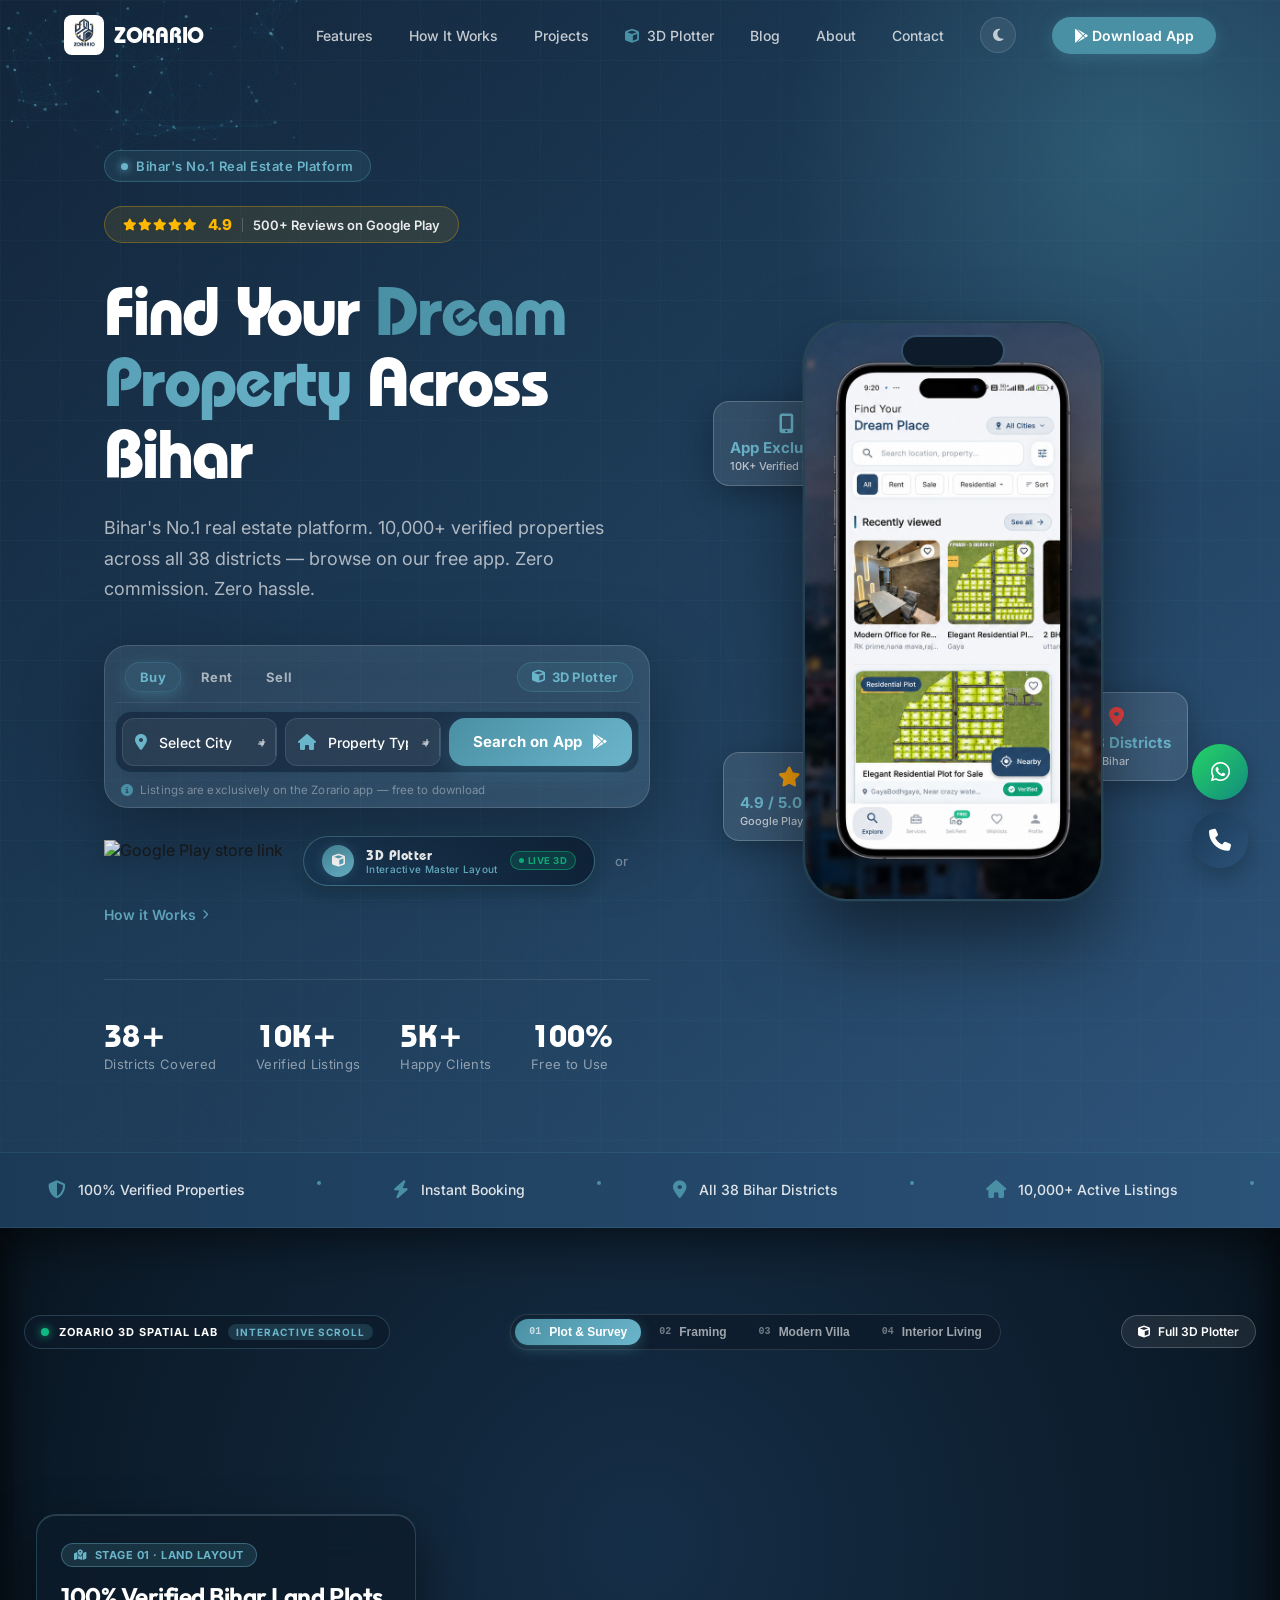
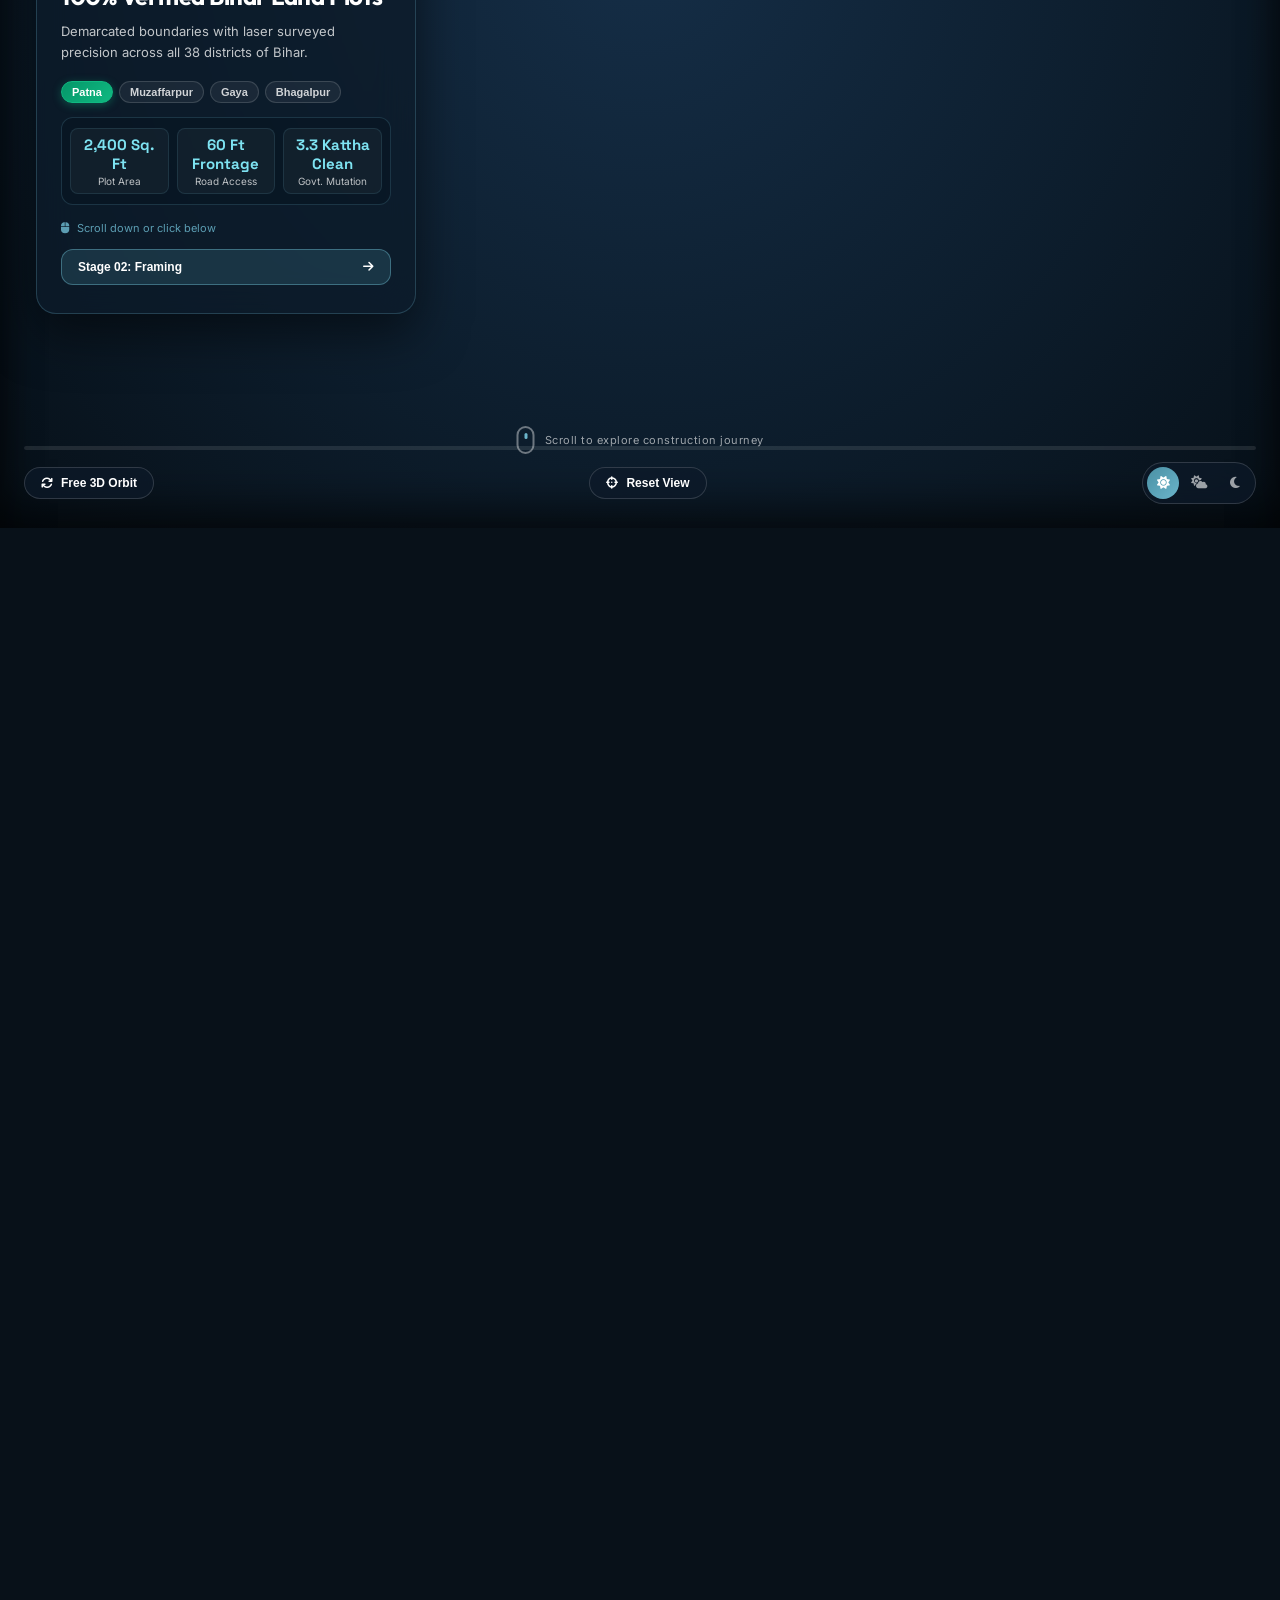
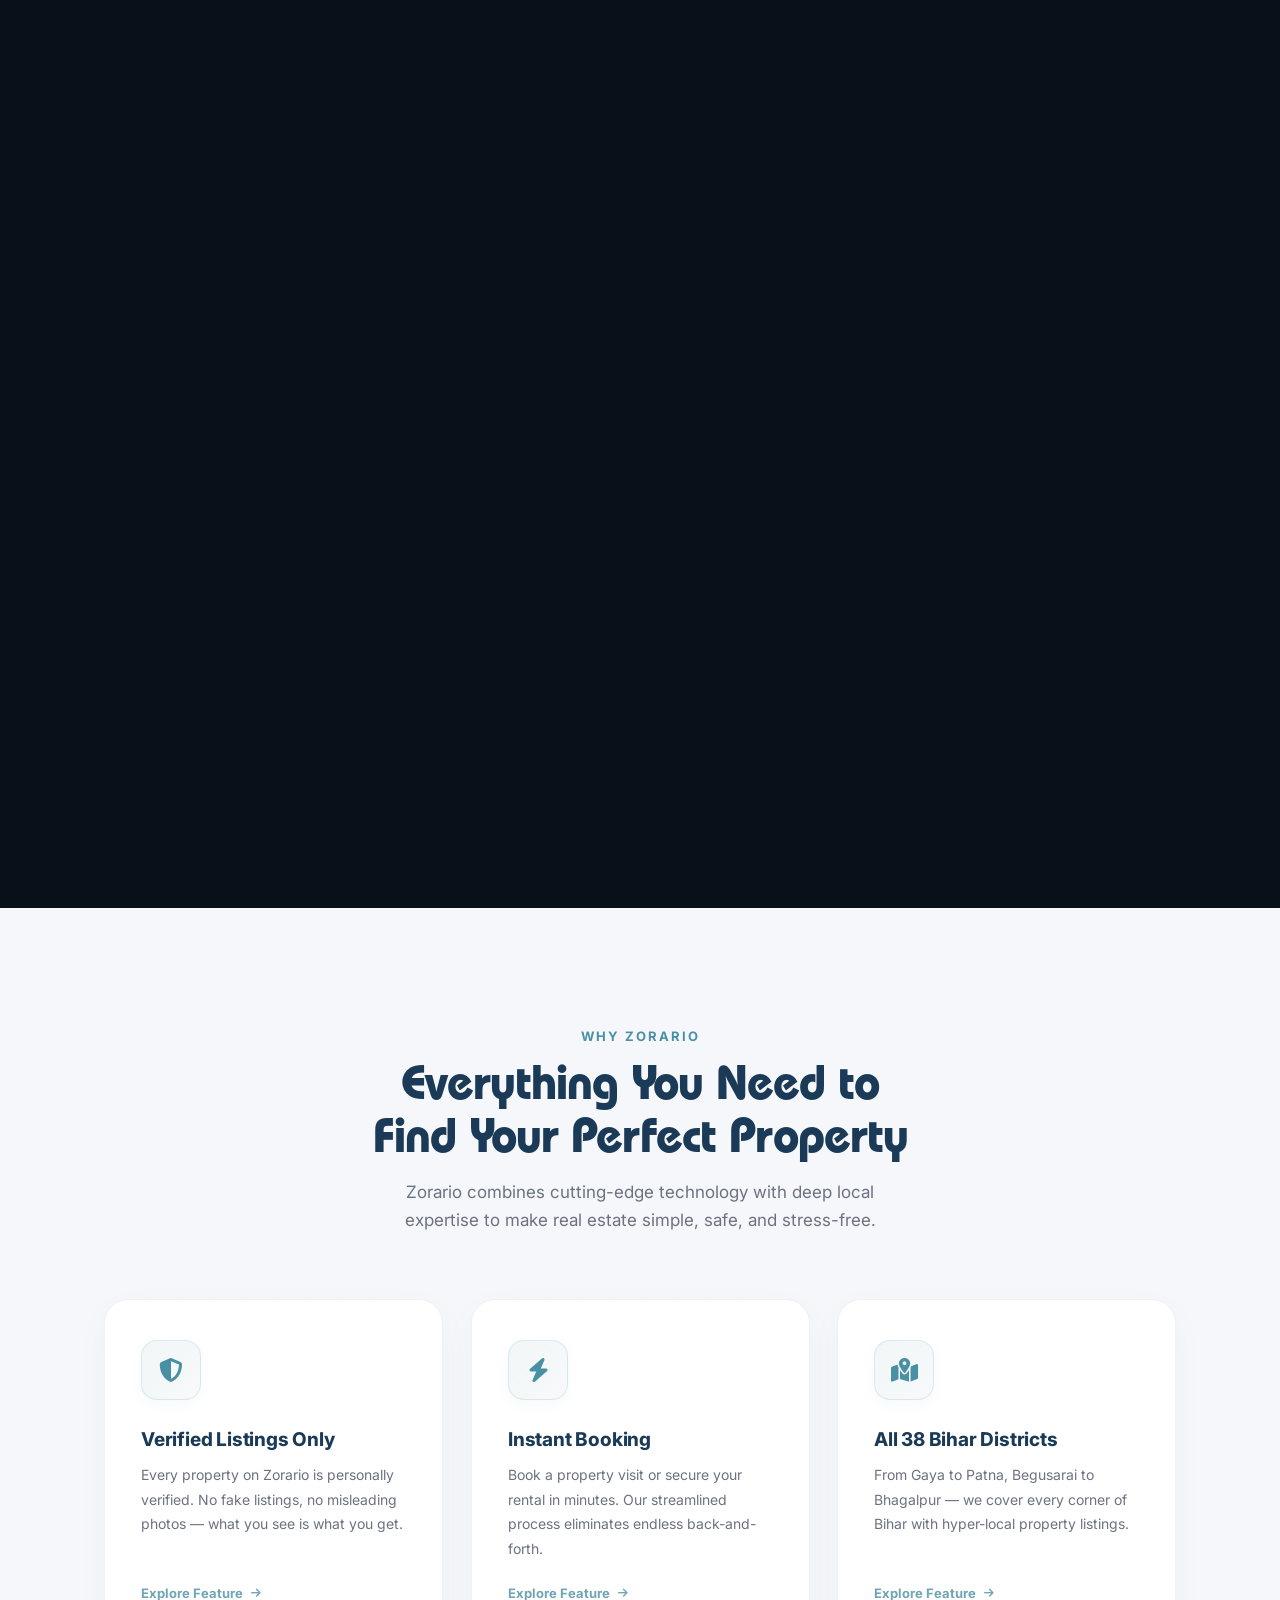
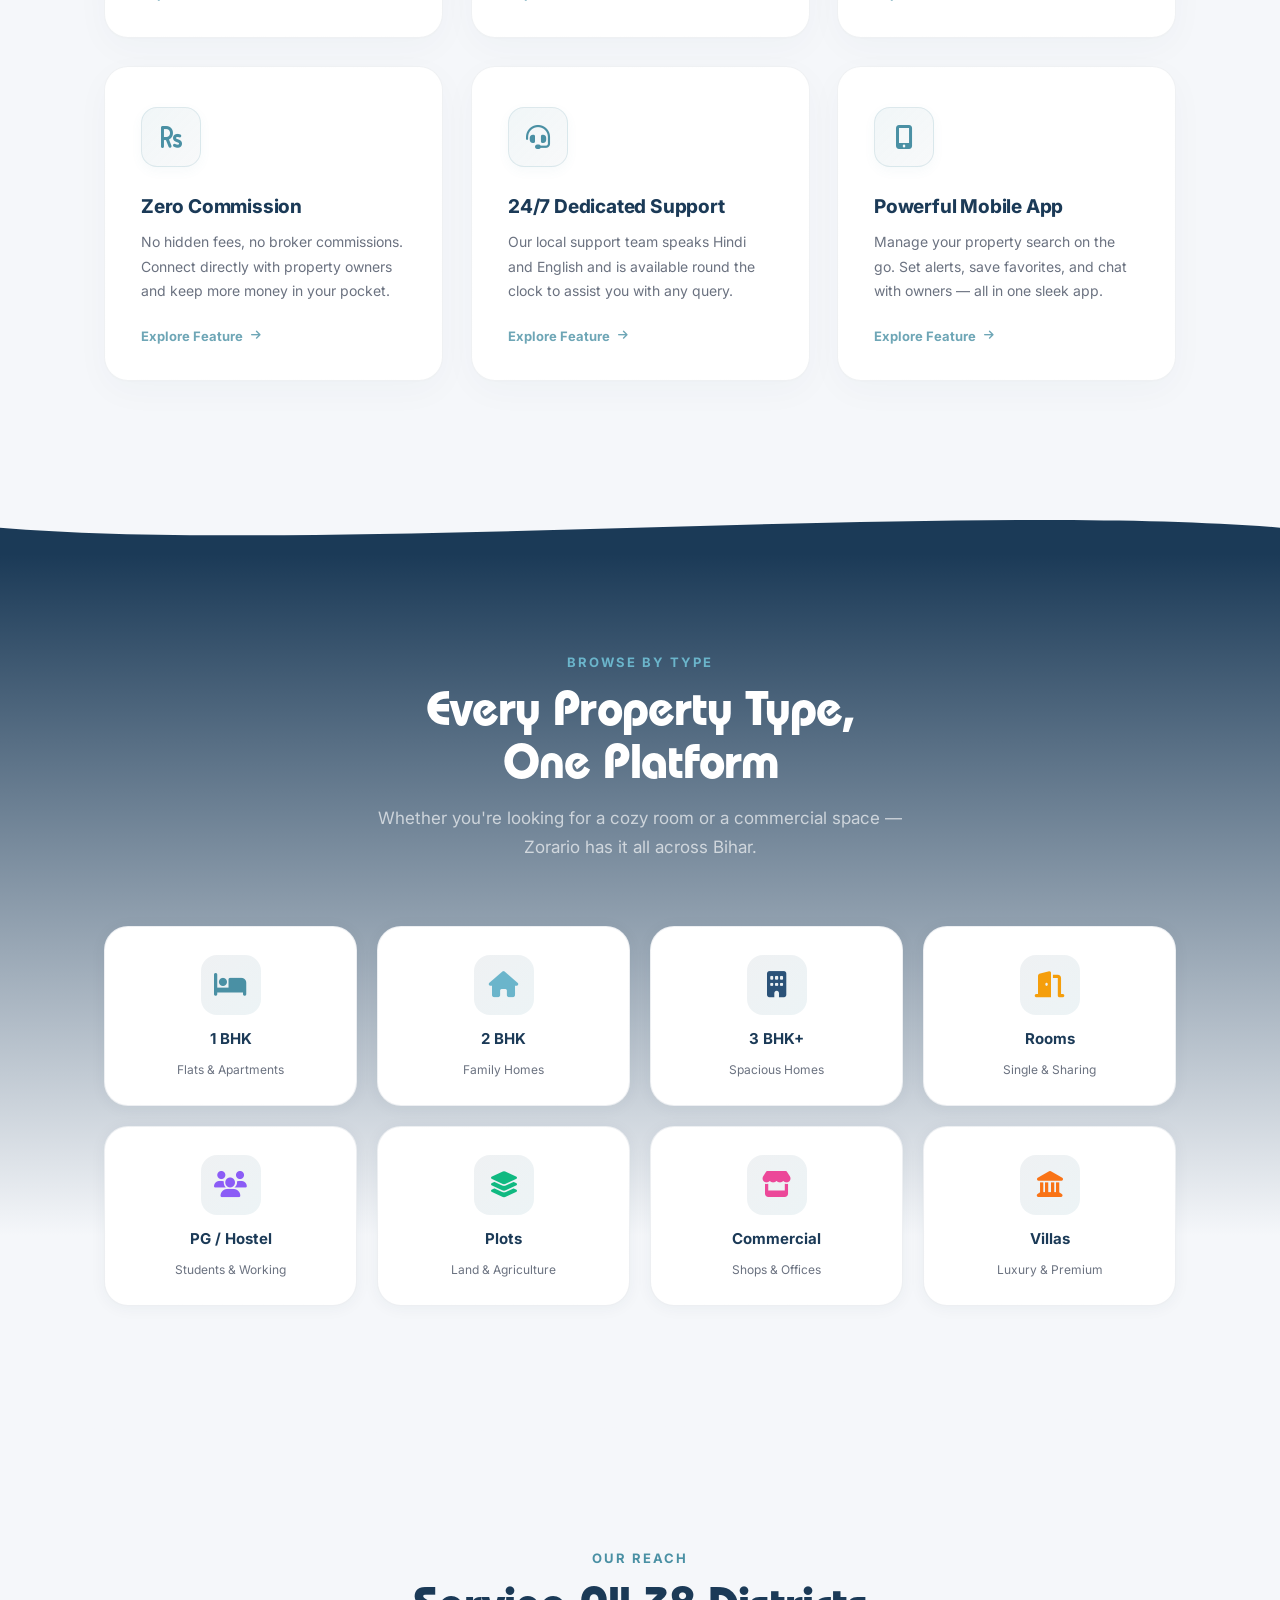
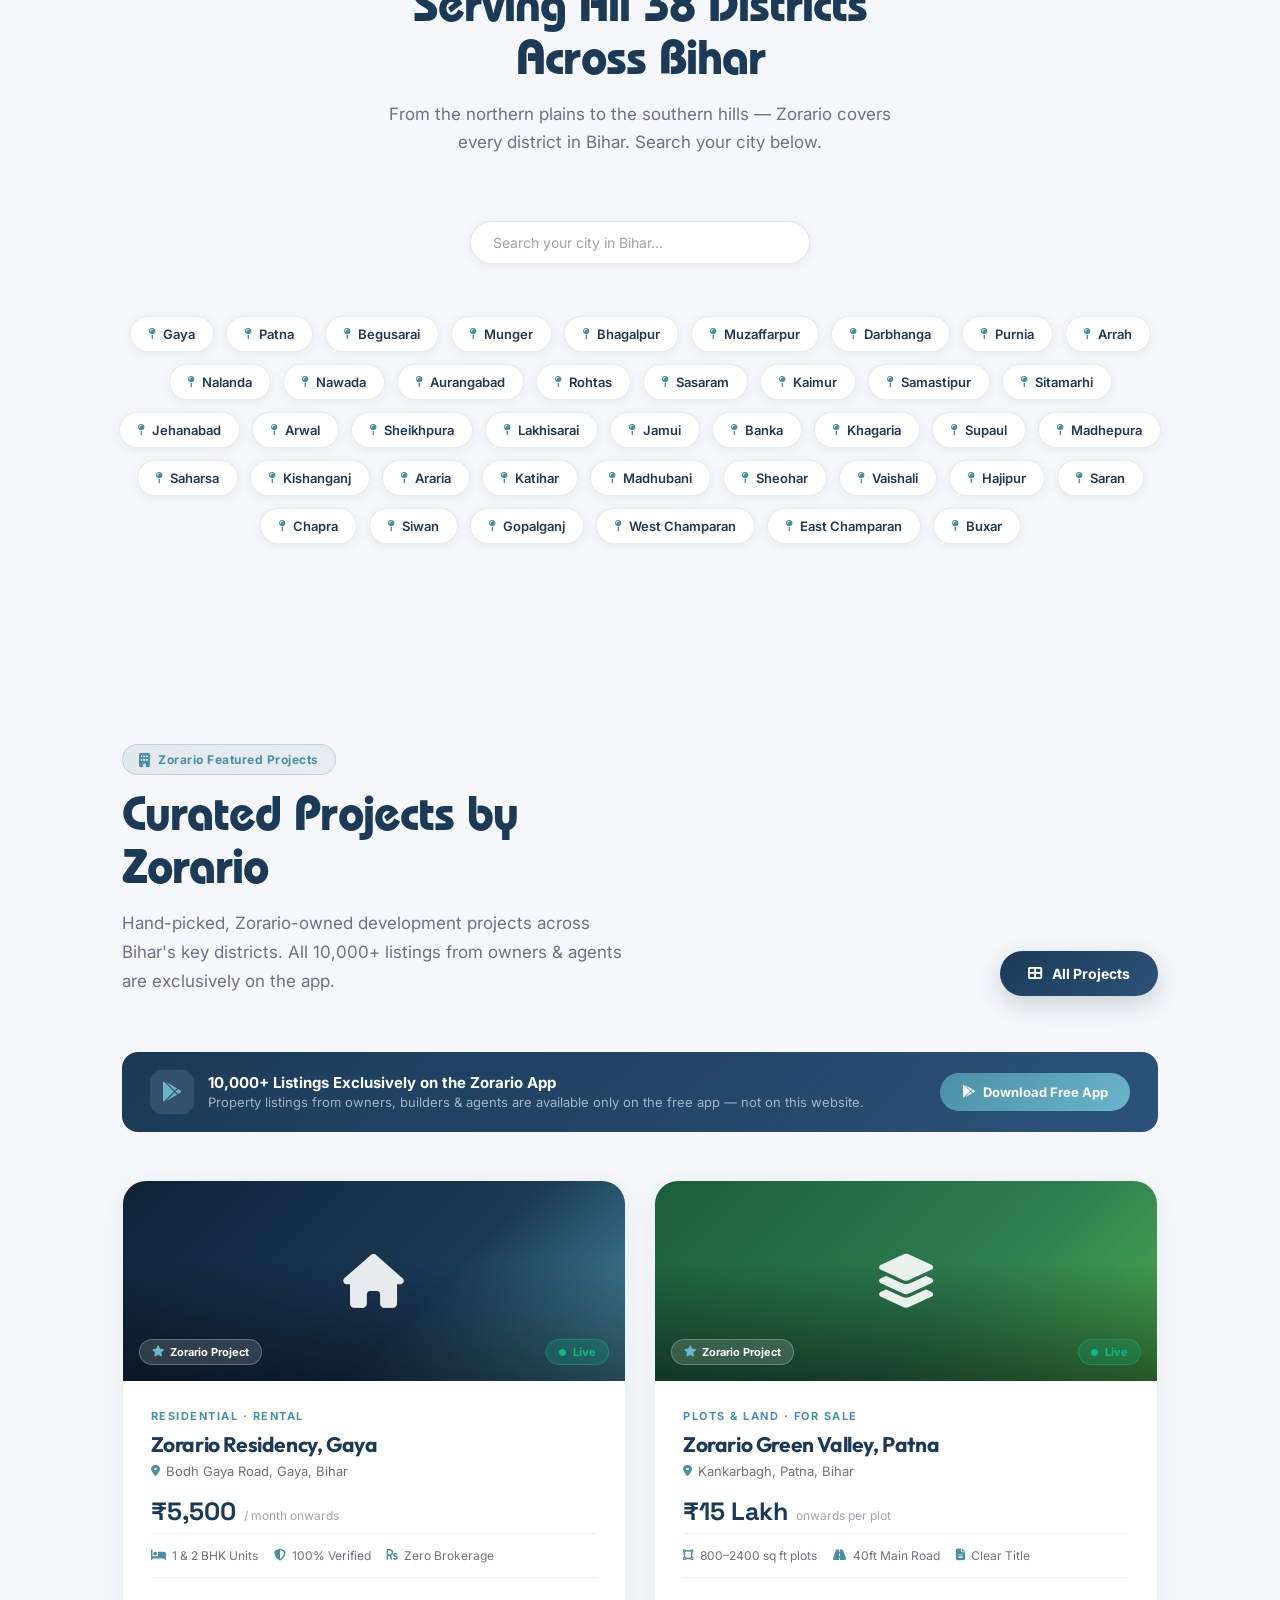
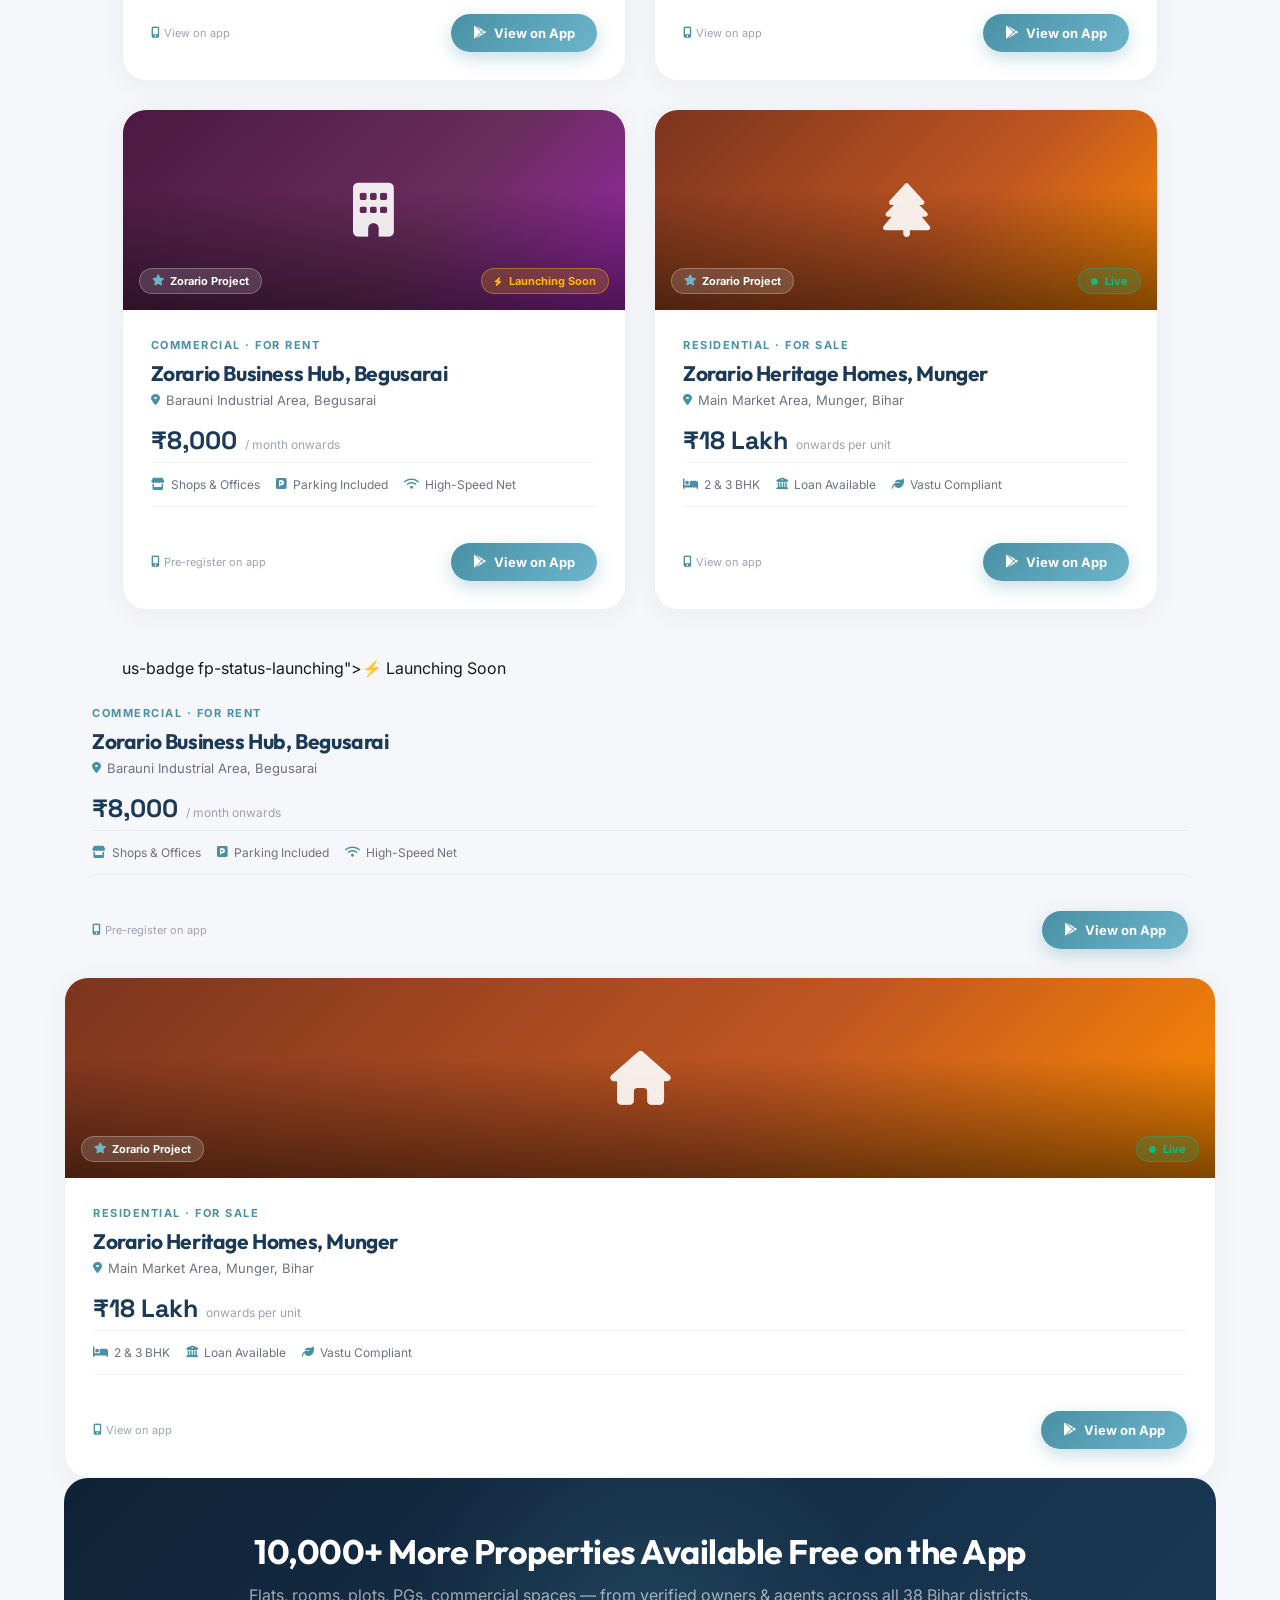
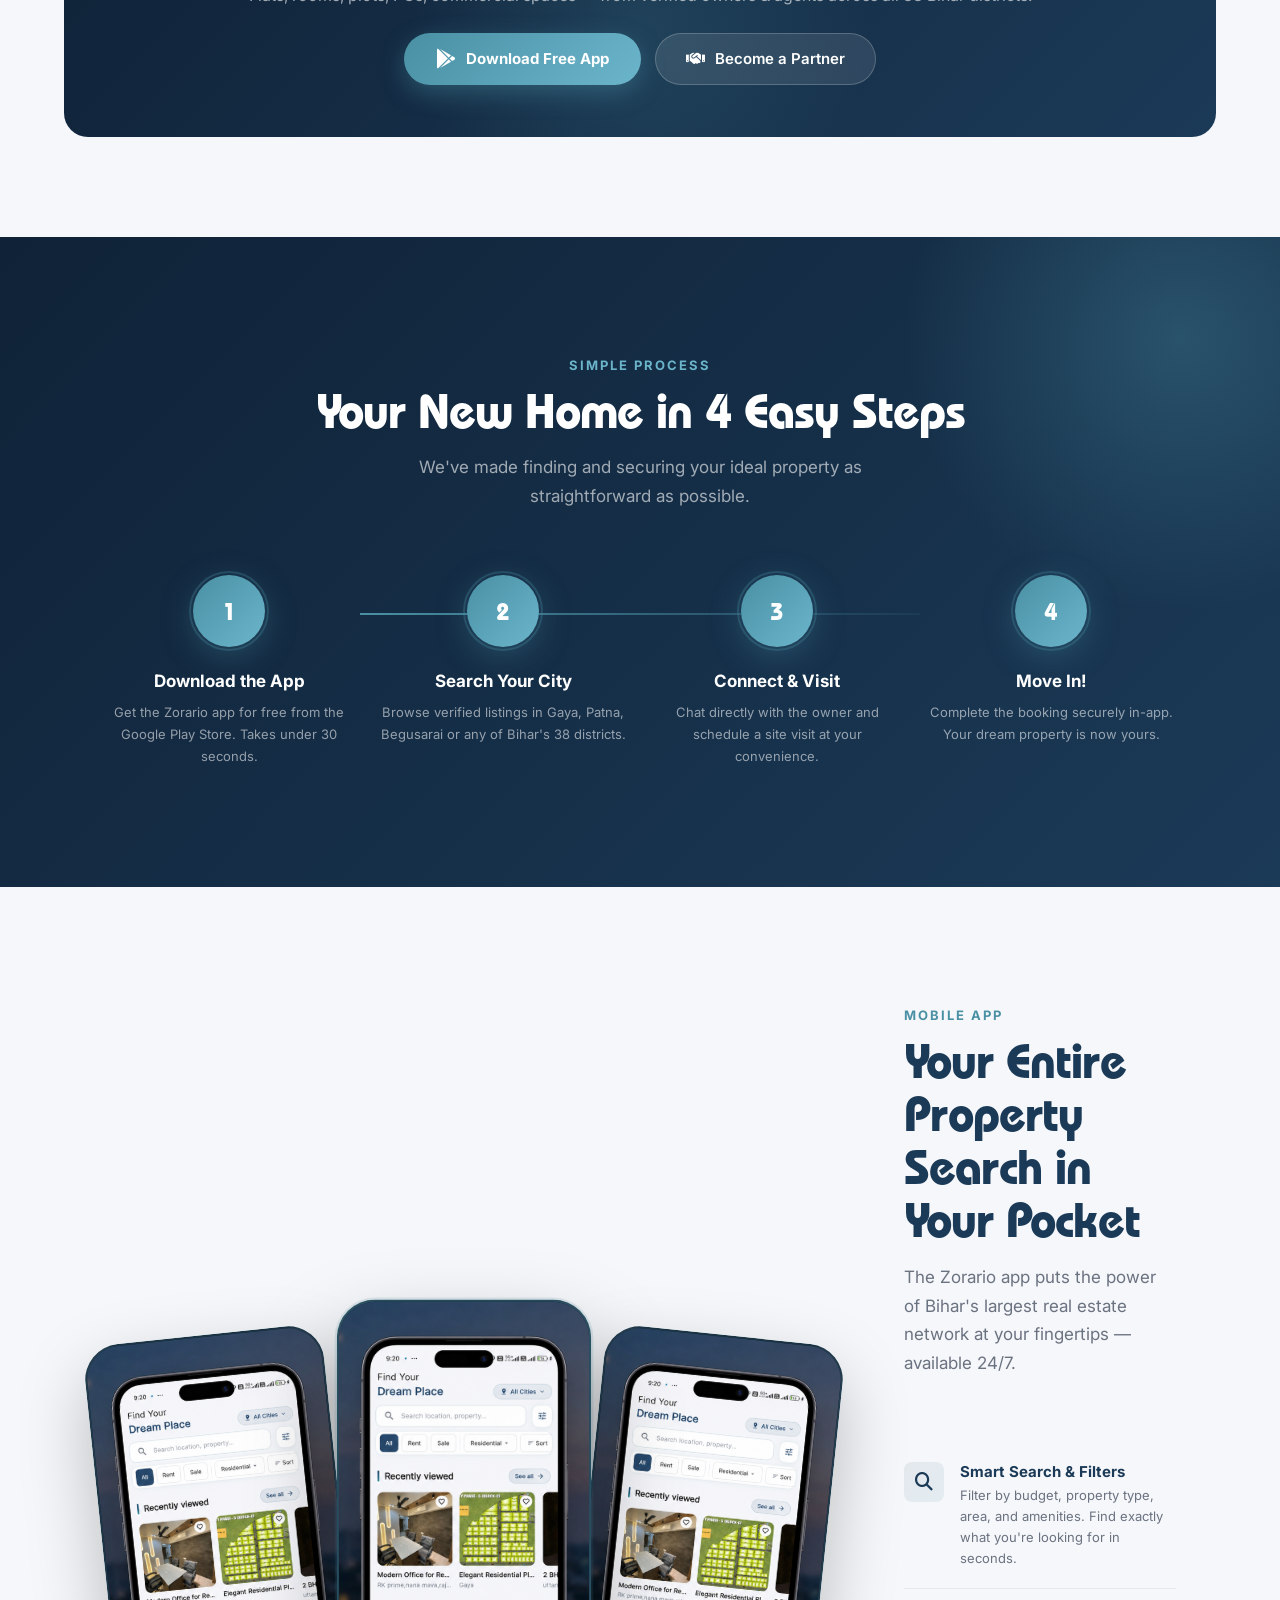
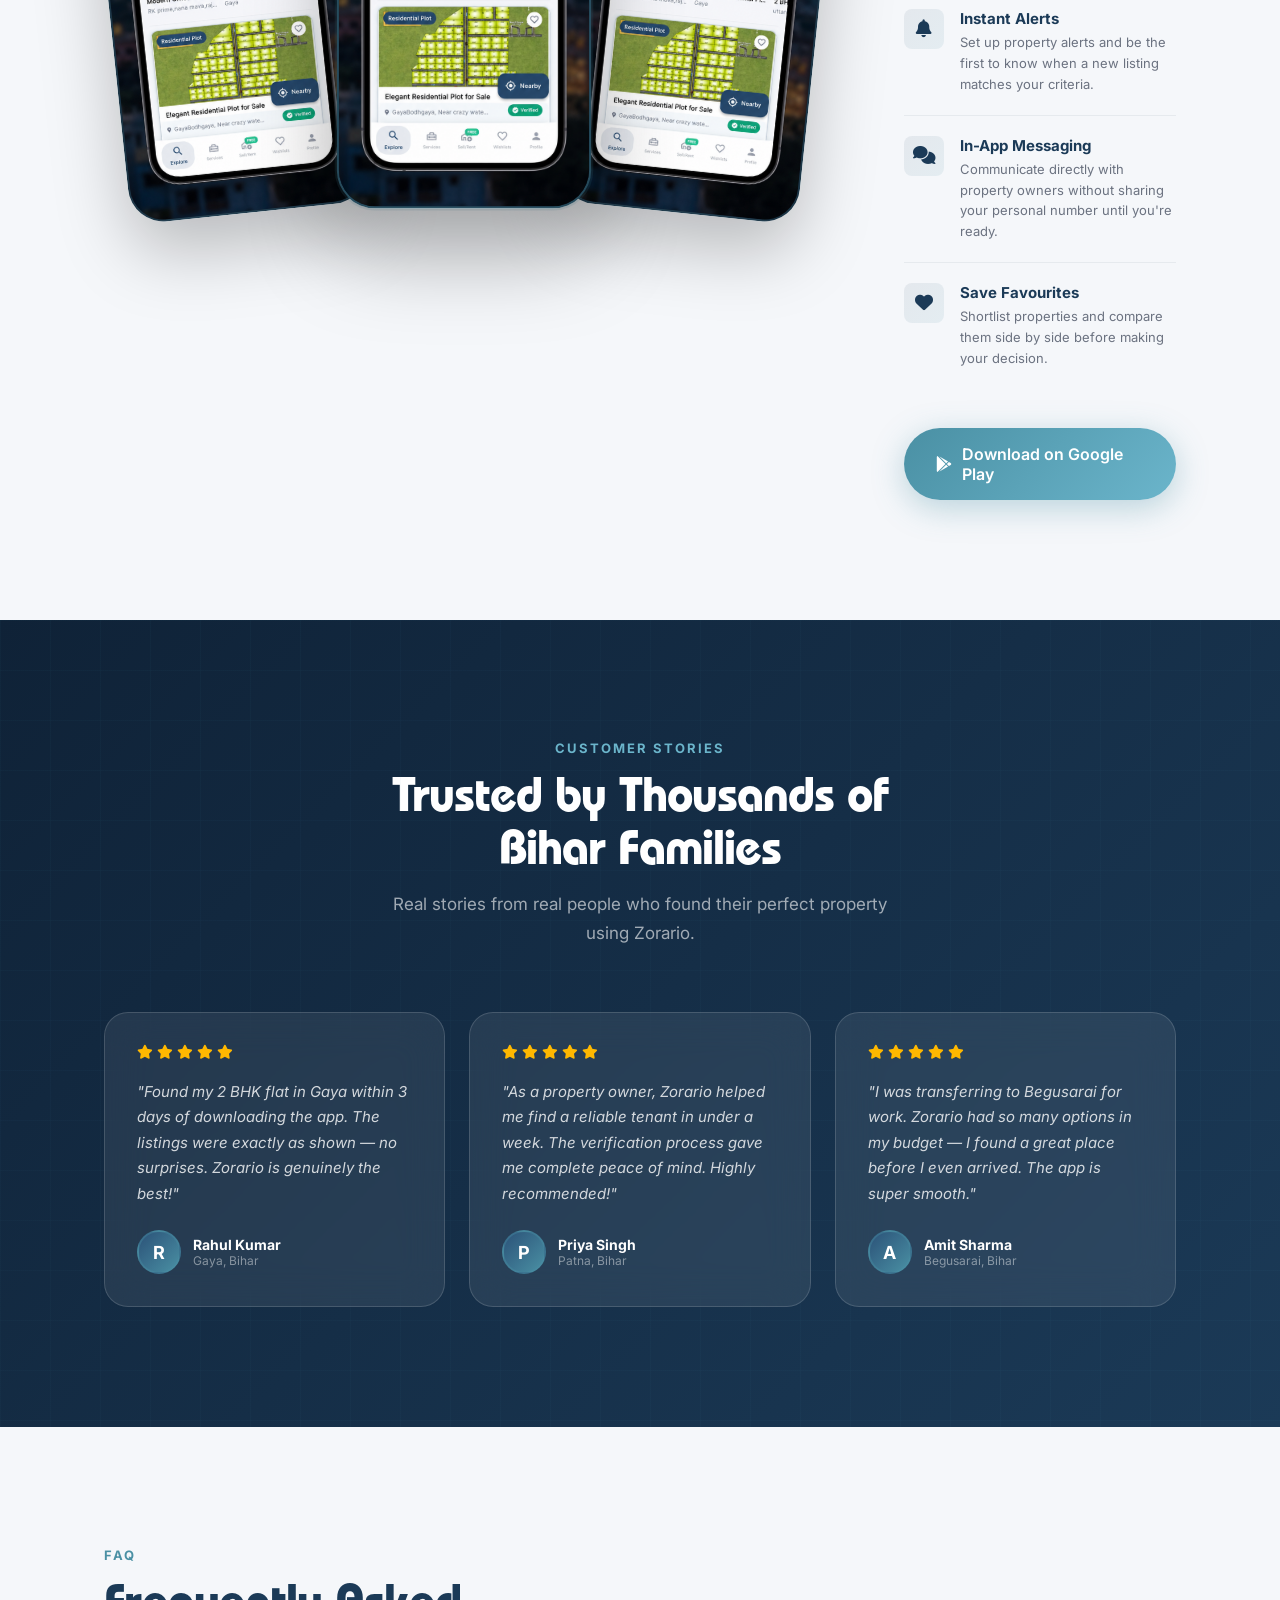
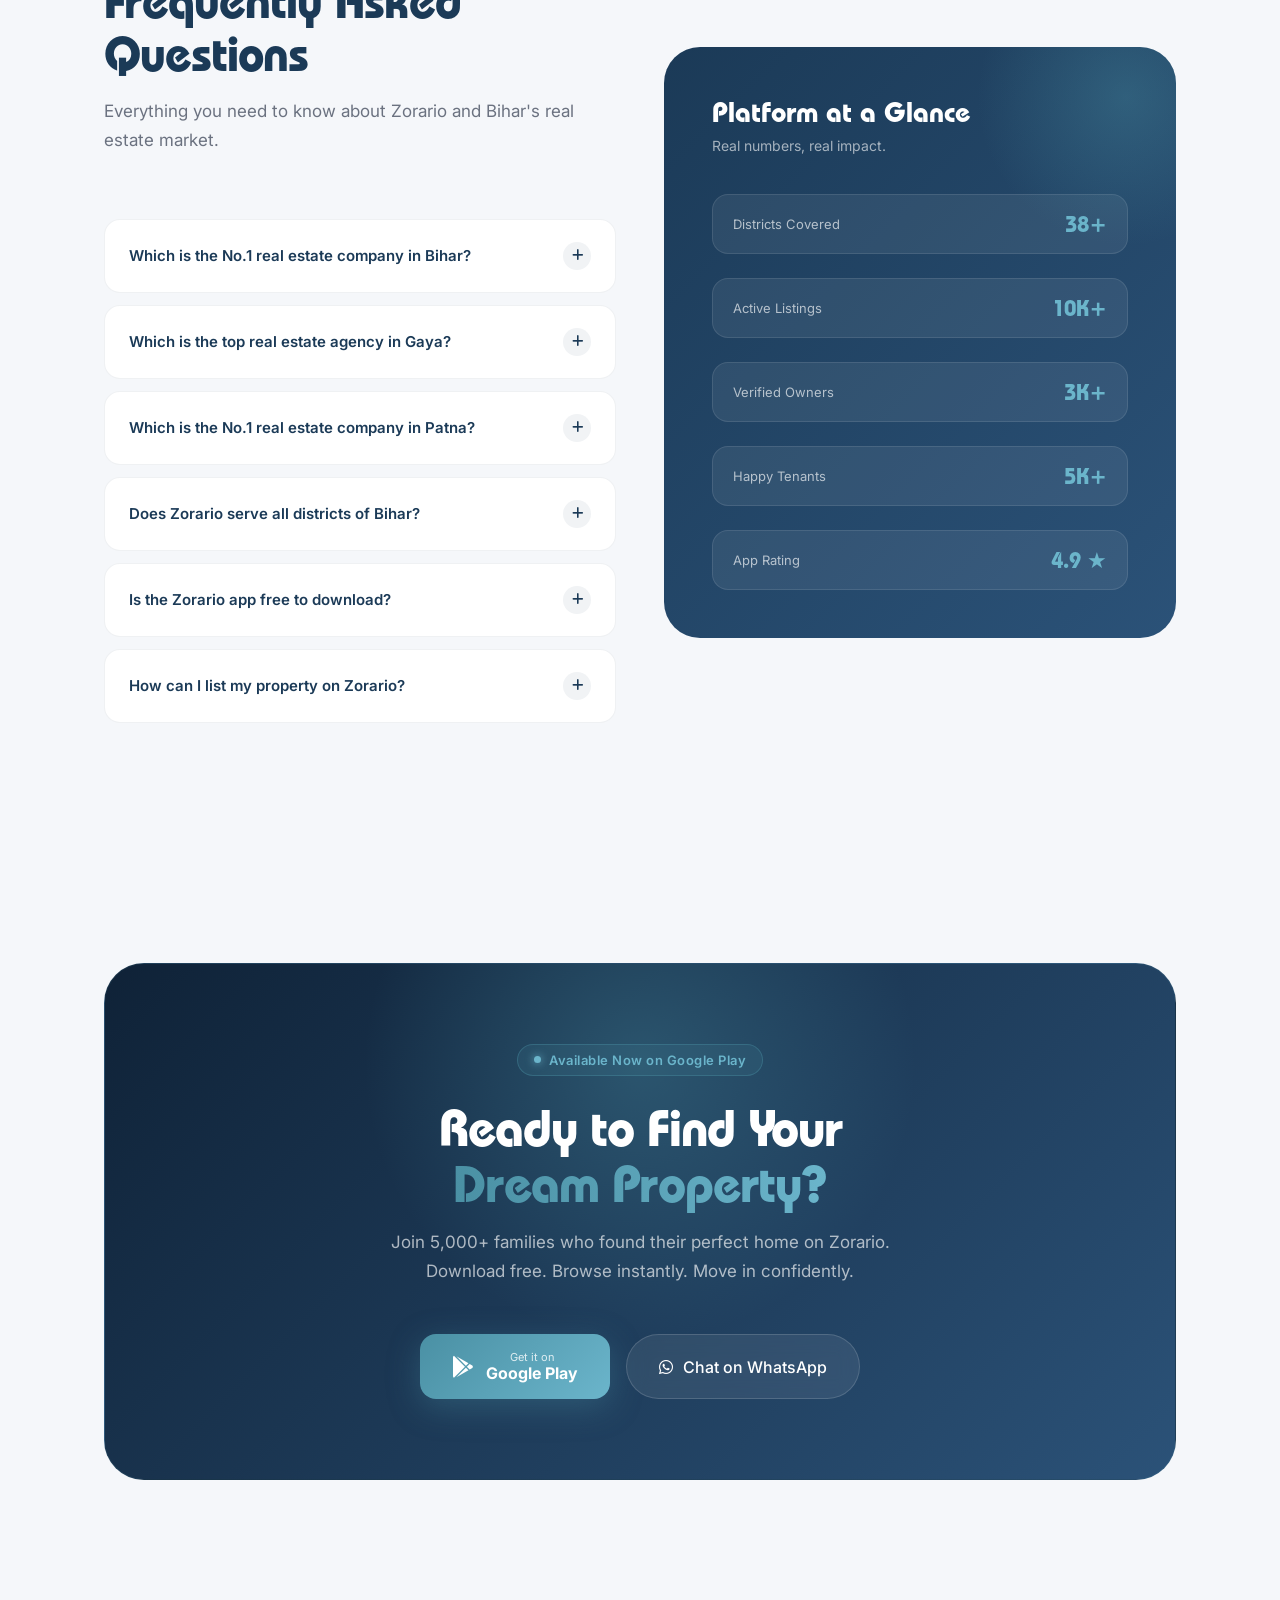
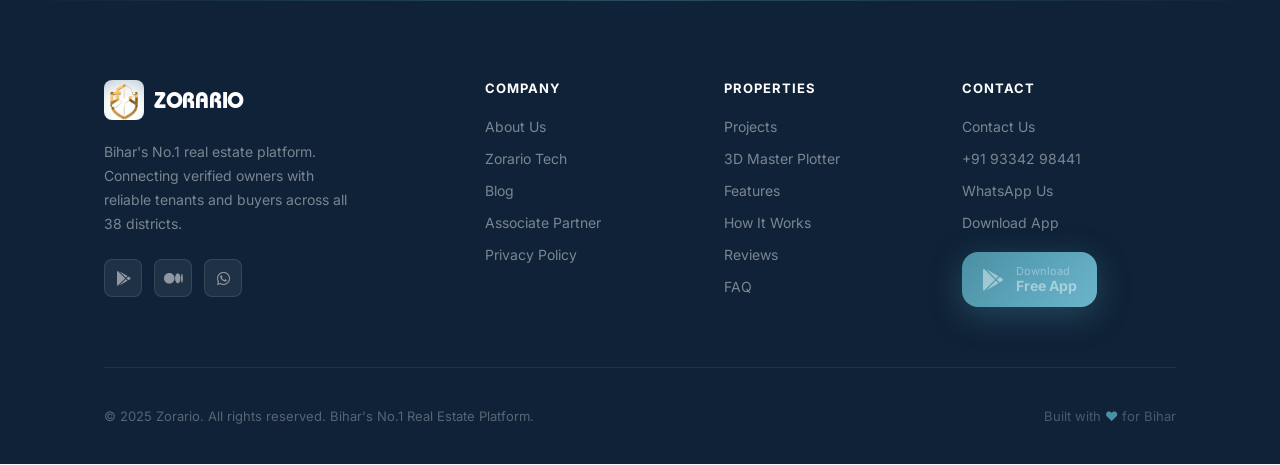
==== commit a3706130: "Update index.html" ====
--- a/index.html
+++ b/index.html
@@ -1456,11 +1456,11 @@
                 }
 
                 .fp-card-title {
-                    font-family: 'ITCBauhaus', sans-serif;
-                    font-size: 22px;
+                    font-family: 'Outfit', 'Inter', system-ui, sans-serif;
+                    font-size: 21px;
                     font-weight: 700;
                     color: #1B3A57;
-                    letter-spacing: -0.5px;
+                    letter-spacing: -0.4px;
                     margin-bottom: 6px;
                 }
 
@@ -1486,8 +1486,8 @@
                 }
 
                 .fp-price {
-                    font-family: 'ITCBauhaus', sans-serif;
-                    font-size: 26px;
+                    font-family: 'Space Grotesk', 'Outfit', sans-serif;
+                    font-size: 25px;
                     font-weight: 700;
                     color: #1B3A57;
                 }
@@ -1582,7 +1582,7 @@
                 }
 
                 .fp-bottom-cta h3 {
-                    font-family: 'ITCBauhaus', sans-serif;
+                    font-family: 'Outfit', 'Inter', system-ui, sans-serif;
                     font-size: clamp(22px, 3vw, 34px);
                     font-weight: 700;
                     color: #fff;
@@ -1701,10 +1701,10 @@
                     <!-- Project 1: Gaya -->
                     <article class="fp-card reveal reveal-delay-1">
                         <div class="fp-card-img fp-img-gradient-1">
-                            🏠
+                            <i class="fas fa-home" style="font-size:54px;color:rgba(255,255,255,0.9);position:relative;z-index:1;"></i>
                             <div class="fp-card-badges">
                                 <span class="fp-badge-zorario"><i class="fas fa-star"></i> Zorario Project</span>
-                                <span class="fp-status-badge fp-status-live">â— Live</span>
+                                <span class="fp-status-badge fp-status-live"><i class="fas fa-circle" style="font-size:7px;vertical-align:middle;margin-right:4px;"></i> Live</span>
                             </div>
                         </div>
                         <div class="fp-card-body">
@@ -1735,10 +1735,10 @@
                     <!-- Project 2: Patna -->
                     <article class="fp-card reveal reveal-delay-2">
                         <div class="fp-card-img fp-img-gradient-2">
-                            🌿
+                            <i class="fas fa-layer-group" style="font-size:54px;color:rgba(255,255,255,0.9);position:relative;z-index:1;"></i>
                             <div class="fp-card-badges">
                                 <span class="fp-badge-zorario"><i class="fas fa-star"></i> Zorario Project</span>
-                                <span class="fp-status-badge fp-status-live">â— Live</span>
+                                <span class="fp-status-badge fp-status-live"><i class="fas fa-circle" style="font-size:7px;vertical-align:middle;margin-right:4px;"></i> Live</span>
                             </div>
                         </div>
                         <div class="fp-card-body">
@@ -1752,8 +1752,7 @@
                                 <span class="fp-price-note">onwards per plot</span>
                             </div>
                             <div class="fp-card-meta">
-                                <span class="fp-meta-item"><i class="fas fa-vector-square"></i> 800â€“2400 sq ft
-                                    plots</span>
+                                <span class="fp-meta-item"><i class="fas fa-vector-square"></i> 800–2,400 sq ft plots</span>
                                 <span class="fp-meta-item"><i class="fas fa-road"></i> 40ft Main Road</span>
                                 <span class="fp-meta-item"><i class="fas fa-file-alt"></i> Clear Title</span>
                             </div>
@@ -1770,10 +1769,72 @@
                     <!-- Project 3: Begusarai -->
                     <article class="fp-card reveal reveal-delay-3">
                         <div class="fp-card-img fp-img-gradient-3">
-                            🏢
+                            <i class="fas fa-building" style="font-size:54px;color:rgba(255,255,255,0.9);position:relative;z-index:1;"></i>
                             <div class="fp-card-badges">
                                 <span class="fp-badge-zorario"><i class="fas fa-star"></i> Zorario Project</span>
-                                <span class="fp-status-badge fp-status-launching">⚡ Launching Soon</span>
+                                <span class="fp-status-badge fp-status-launching"><i class="fas fa-bolt" style="font-size:9px;margin-right:4px;"></i> Launching Soon</span>
+                            </div>
+                        </div>
+                        <div class="fp-card-body">
+                            <div class="fp-card-type">Commercial · For Rent</div>
+                            <h3 class="fp-card-title">Zorario Business Hub, Begusarai</h3>
+                            <div class="fp-card-location">
+                                <i class="fas fa-map-marker-alt"></i> Barauni Industrial Area, Begusarai
+                            </div>
+                            <div class="fp-price-row">
+                                <span class="fp-price">₹8,000</span>
+                                <span class="fp-price-note">/ month onwards</span>
+                            </div>
+                            <div class="fp-card-meta">
+                                <span class="fp-meta-item"><i class="fas fa-store"></i> Shops &amp; Offices</span>
+                                <span class="fp-meta-item"><i class="fas fa-parking"></i> Parking Included</span>
+                                <span class="fp-meta-item"><i class="fas fa-wifi"></i> High-Speed Net</span>
+                            </div>
+                            <div class="fp-card-footer">
+                                <span class="fp-card-tag"><i class="fas fa-mobile-alt"></i> Pre-register on app</span>
+                                <a href="https://play.google.com/store/apps/details?id=com.akash.prop8"
+                                    class="fp-app-cta" rel="noopener" target="_blank" id="fp-card3-btn">
+                                    <i class="fab fa-google-play"></i> View on App
+                                </a>
+                            </div>
+                        </div>
+                    </article>
+
+                    <!-- Project 4: Munger -->
+                    <article class="fp-card reveal reveal-delay-4">
+                        <div class="fp-card-img fp-img-gradient-4">
+                            <i class="fas fa-tree" style="font-size:54px;color:rgba(255,255,255,0.9);position:relative;z-index:1;"></i>
+                            <div class="fp-card-badges">
+                                <span class="fp-badge-zorario"><i class="fas fa-star"></i> Zorario Project</span>
+                                <span class="fp-status-badge fp-status-live"><i class="fas fa-circle" style="font-size:7px;vertical-align:middle;margin-right:4px;"></i> Live</span>
+                            </div>
+                        </div>
+                        <div class="fp-card-body">
+                            <div class="fp-card-type">Residential · For Sale</div>
+                            <h3 class="fp-card-title">Zorario Heritage Homes, Munger</h3>
+                            <div class="fp-card-location">
+                                <i class="fas fa-map-marker-alt"></i> Main Market Area, Munger, Bihar
+                            </div>
+                            <div class="fp-price-row">
+                                <span class="fp-price">₹18 Lakh</span>
+                                <span class="fp-price-note">onwards per unit</span>
+                            </div>
+                            <div class="fp-card-meta">
+                                <span class="fp-meta-item"><i class="fas fa-bed"></i> 2 &amp; 3 BHK</span>
+                                <span class="fp-meta-item"><i class="fas fa-university"></i> Loan Available</span>
+                                <span class="fp-meta-item"><i class="fas fa-leaf"></i> Vastu Compliant</span>
+                            </div>
+                            <div class="fp-card-footer">
+                                <span class="fp-card-tag"><i class="fas fa-mobile-alt"></i> View on app</span>
+                                <a href="https://play.google.com/store/apps/details?id=com.akash.prop8"
+                                    class="fp-app-cta" rel="noopener" target="_blank" id="fp-card4-btn">
+                                    <i class="fab fa-google-play"></i> View on App
+                                </a>
+                            </div>
+                        </div>
+                    </article>
+
+                </div>            <!-- Bottom CTA -->us-badge fp-status-launching">⚡ Launching Soon</span>
                             </div>
                         </div>
                         <div class="fp-card-body">
@@ -2876,7 +2937,7 @@
                 overlay.innerHTML = `
                     <div style="background: rgba(255,255,255,0.06); border: 1px solid rgba(255,255,255,0.15); border-radius: 24px; padding: 40px; text-align: center; max-width: 400px; box-shadow: 0 20px 50px rgba(0,0,0,0.3);">
                         <img src="assets/images/logo.png" style="width: 60px; height: 60px; margin-bottom: 20px; animation: preloaderPulse 1.4s ease-in-out infinite;">
-                        <h3 style="font-family: 'ITCBauhaus', sans-serif; font-size: 24px; margin-bottom: 12px;">Opening App Search...</h3>
+                        <h3 style="font-family: 'Outfit', 'Inter', sans-serif; font-size: 24px; font-weight: 700; margin-bottom: 12px;">Opening App Search...</h3>
                         <p style="font-size: 14px; color: rgba(255,255,255,0.7); line-height: 1.6; margin-bottom: 24px;">Redirecting you to the Zorario mobile app search for <strong>${propType.toUpperCase()}</strong> in <strong>${city.toUpperCase()}</strong>.</p>
                         <div class="preloader-bar-track" style="margin: 0 auto; width: 140px;"><div class="preloader-bar-fill"></div></div>
                     </div>
@@ -4663,4 +4724,4 @@
     </script>
 </body>
 
-</html>+</html>
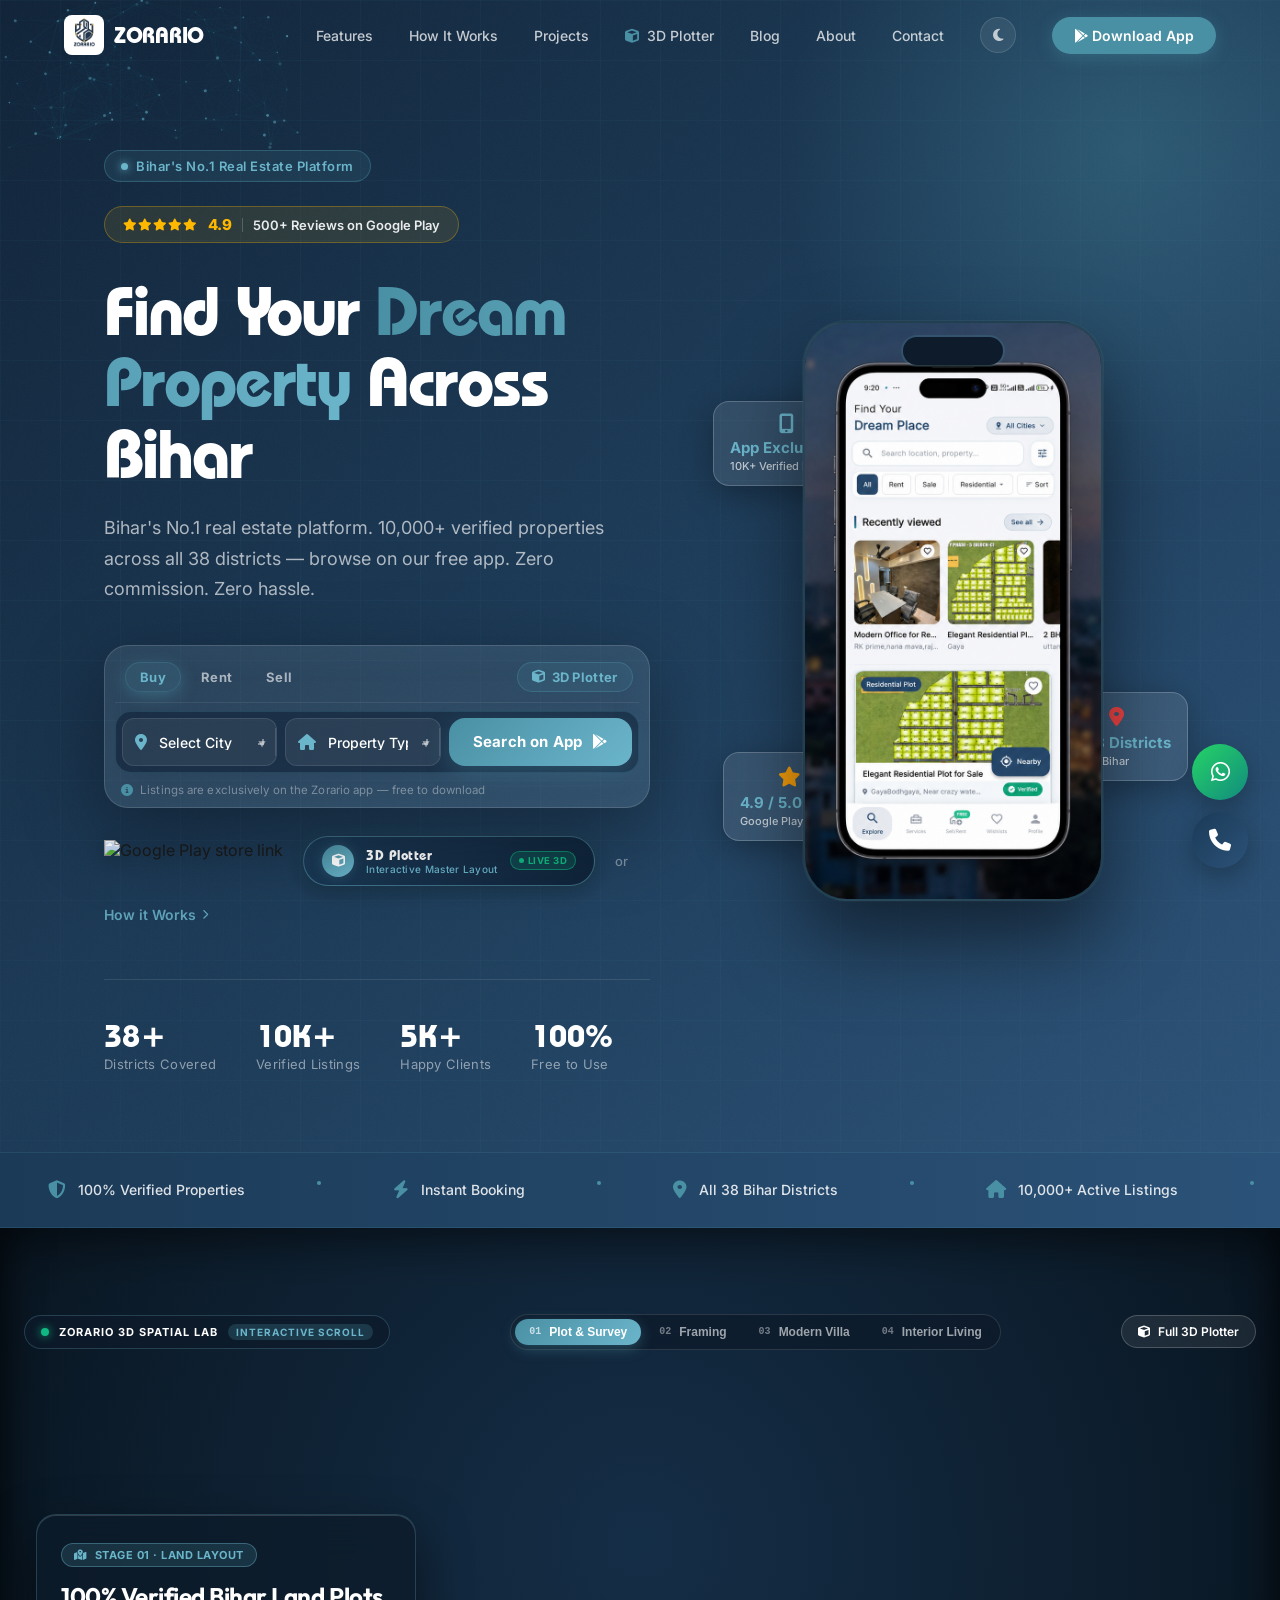
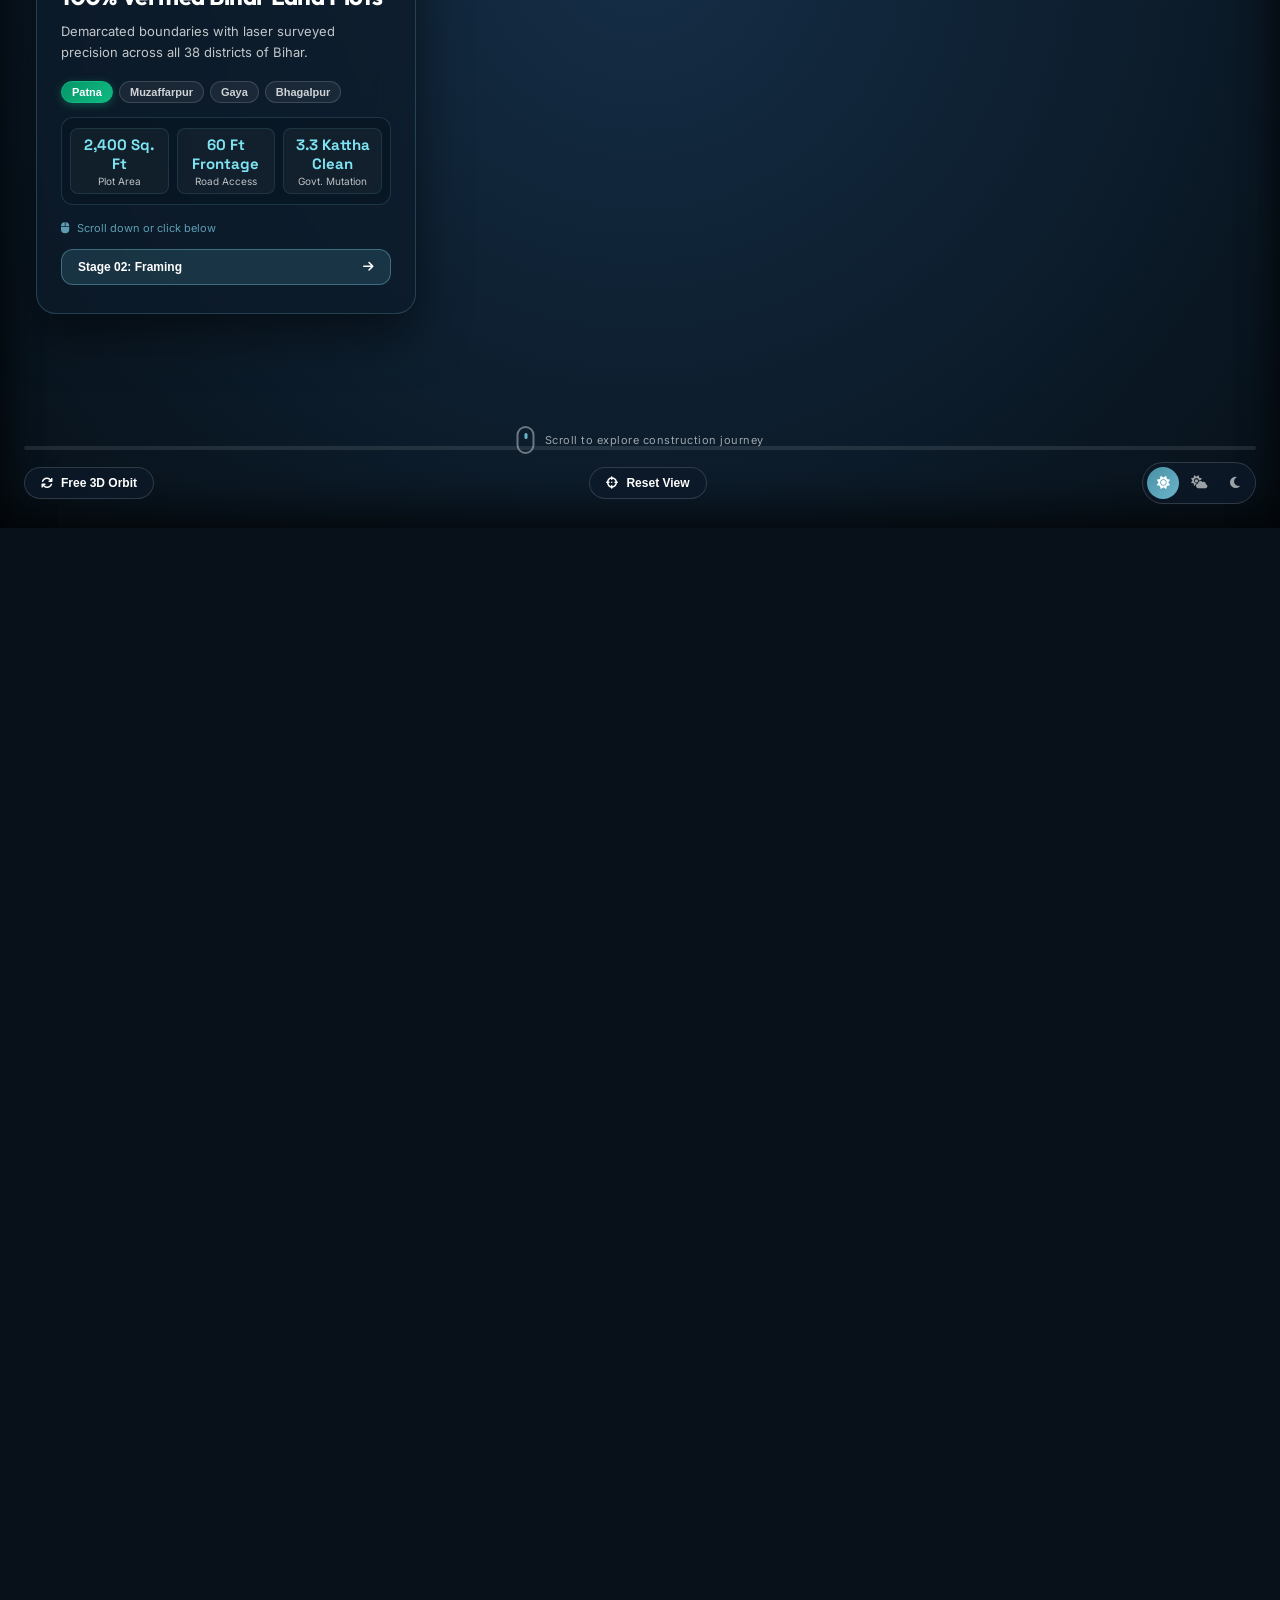
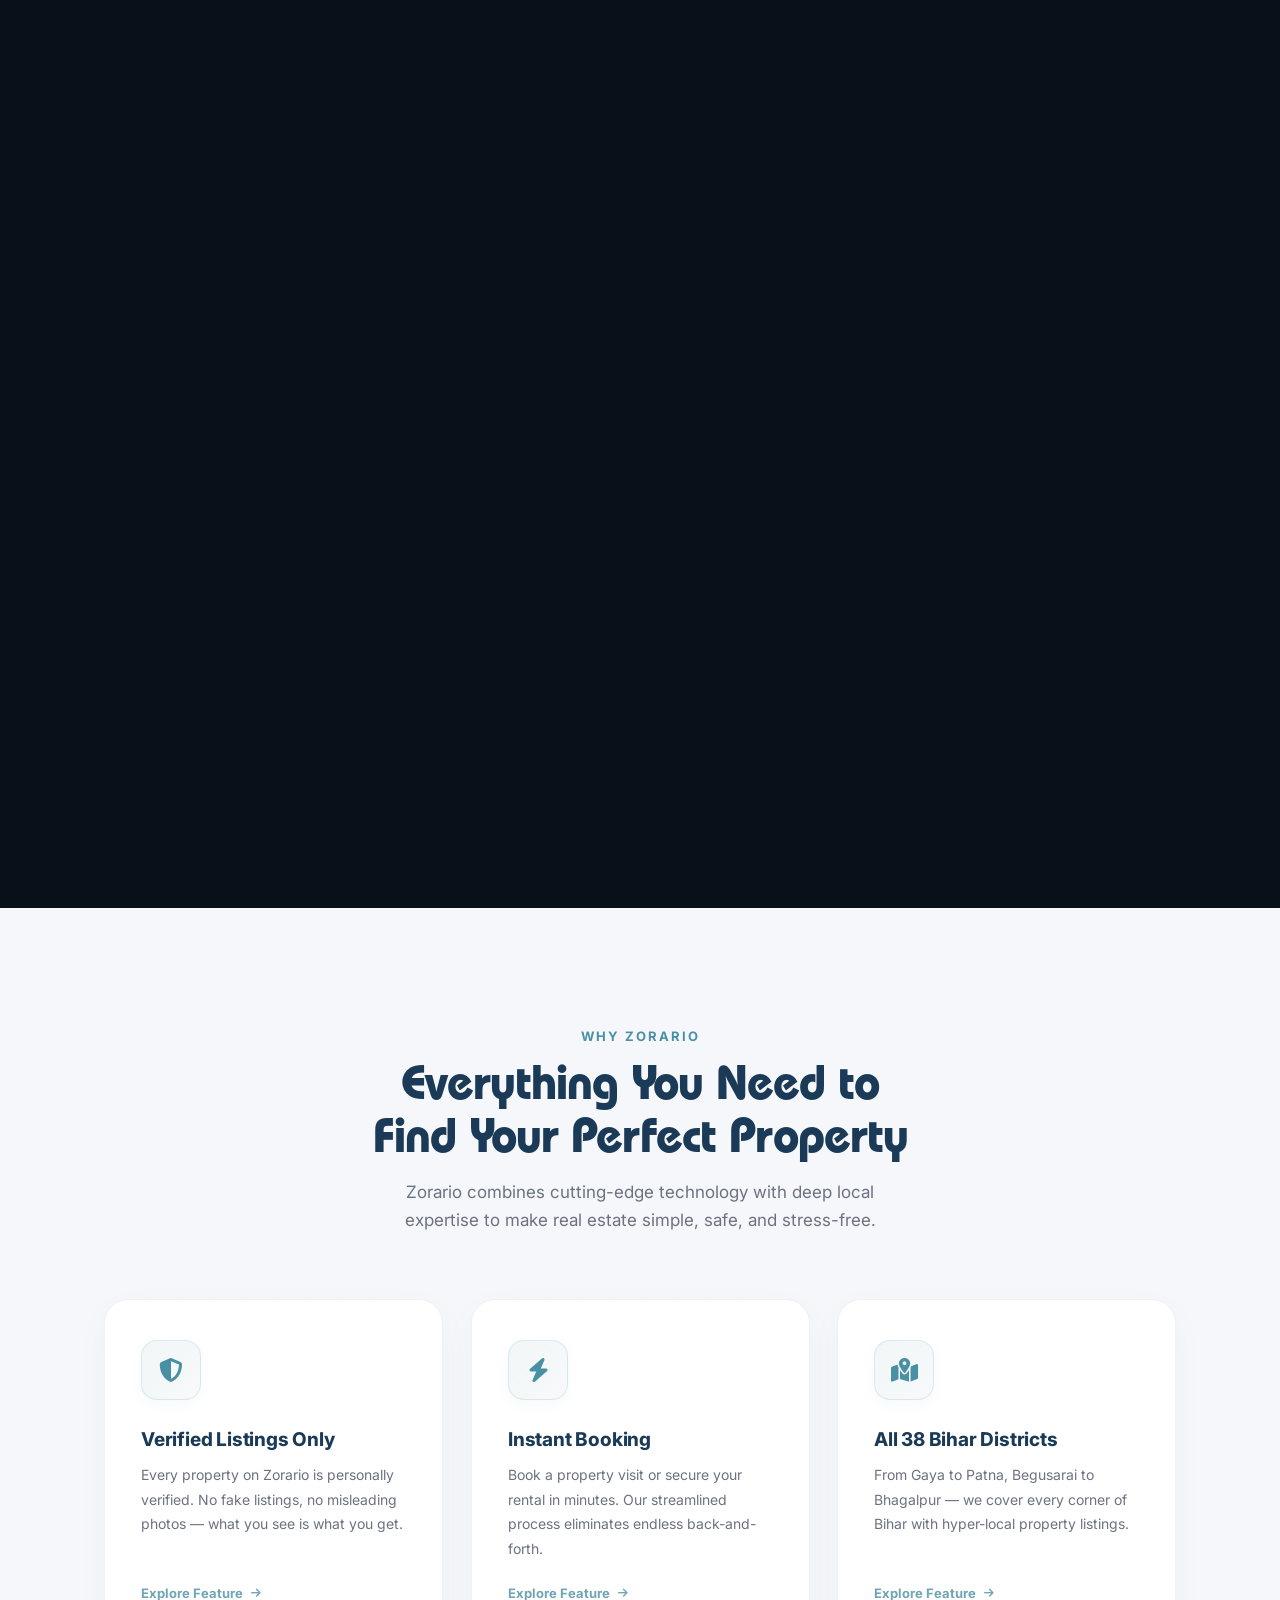
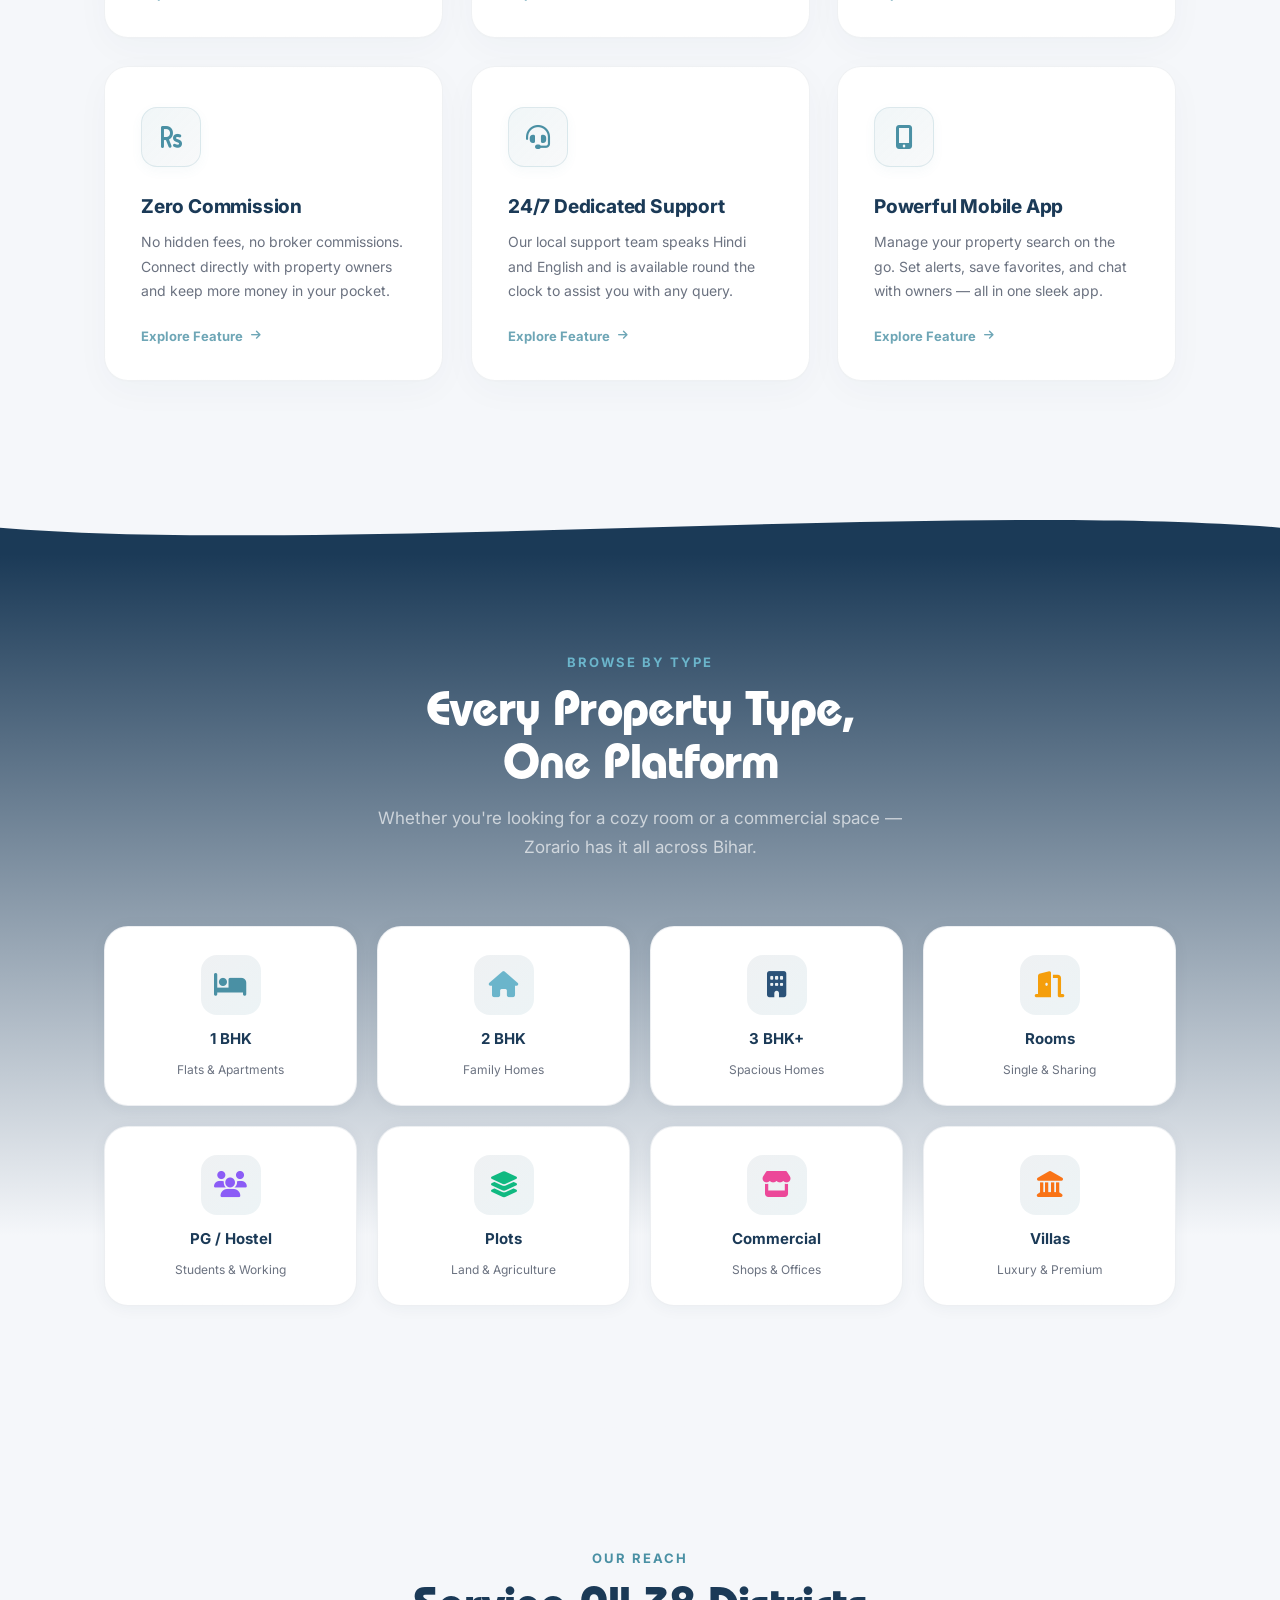
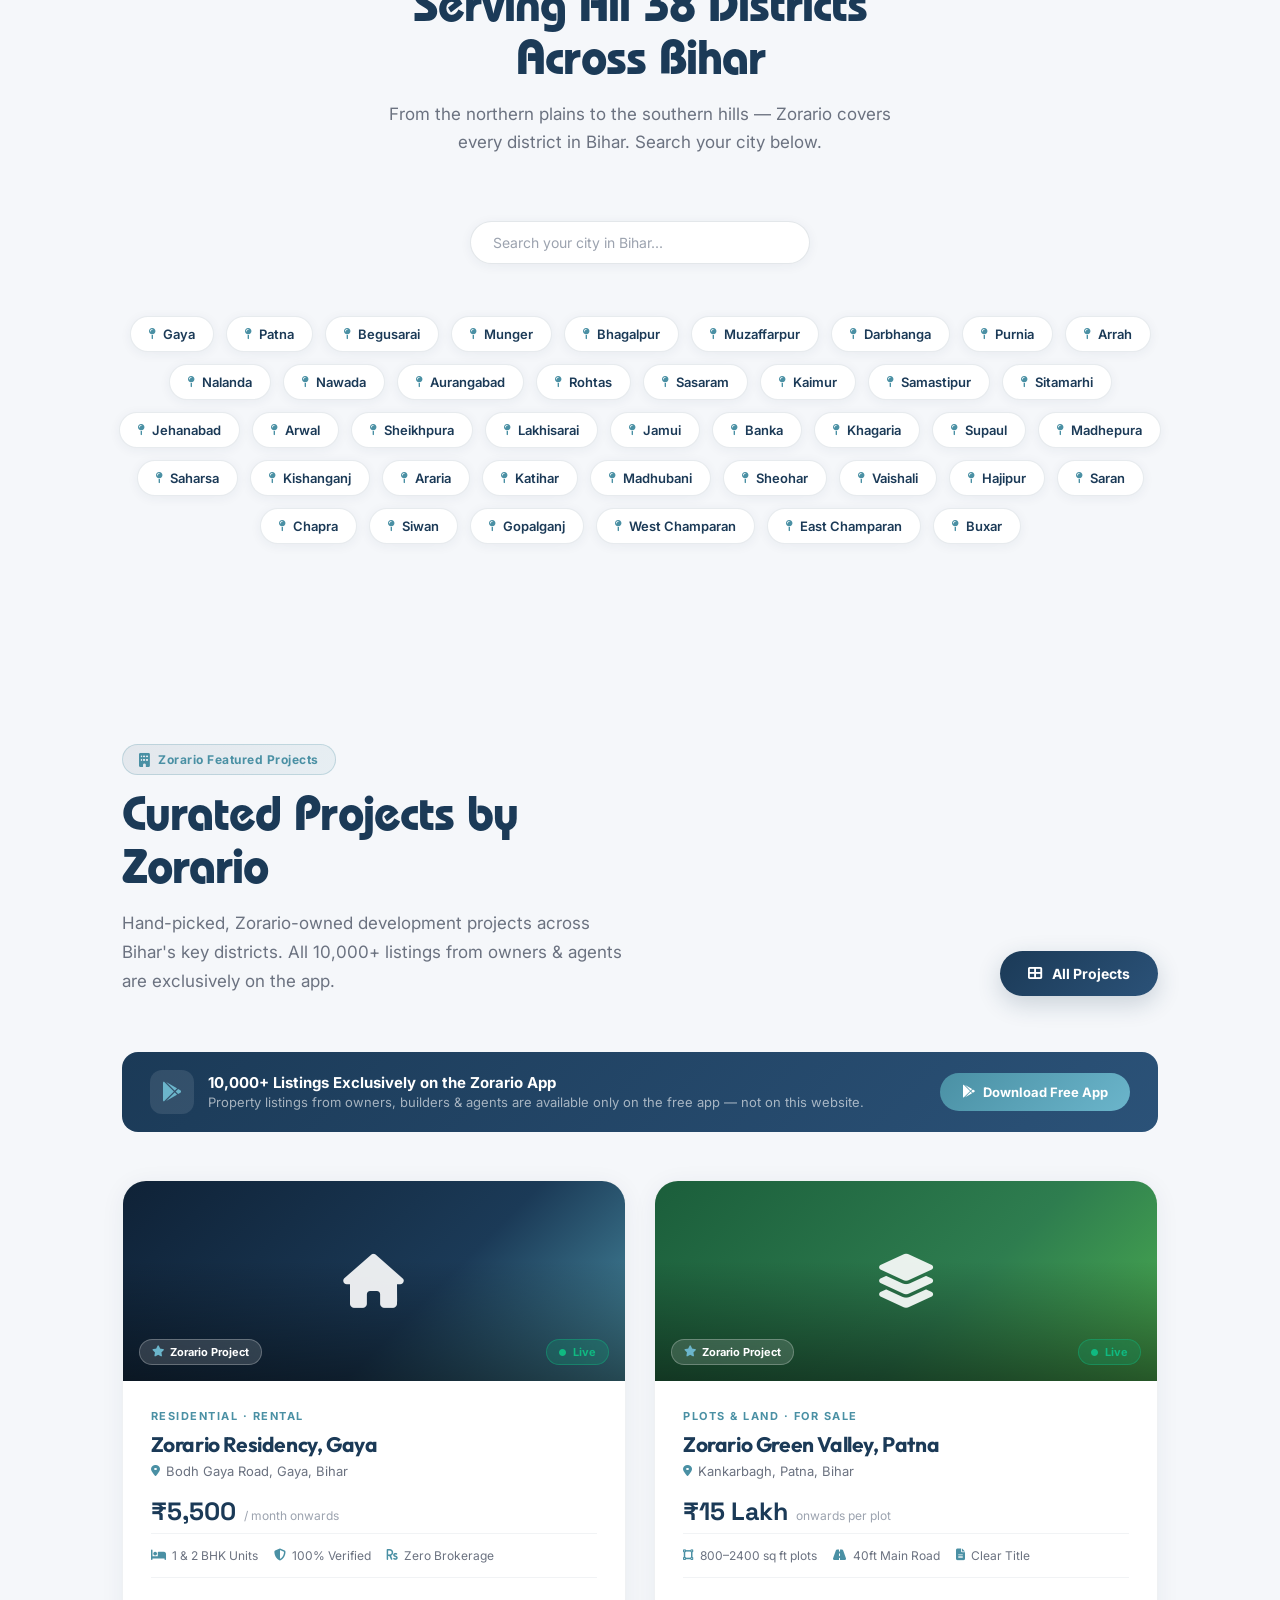
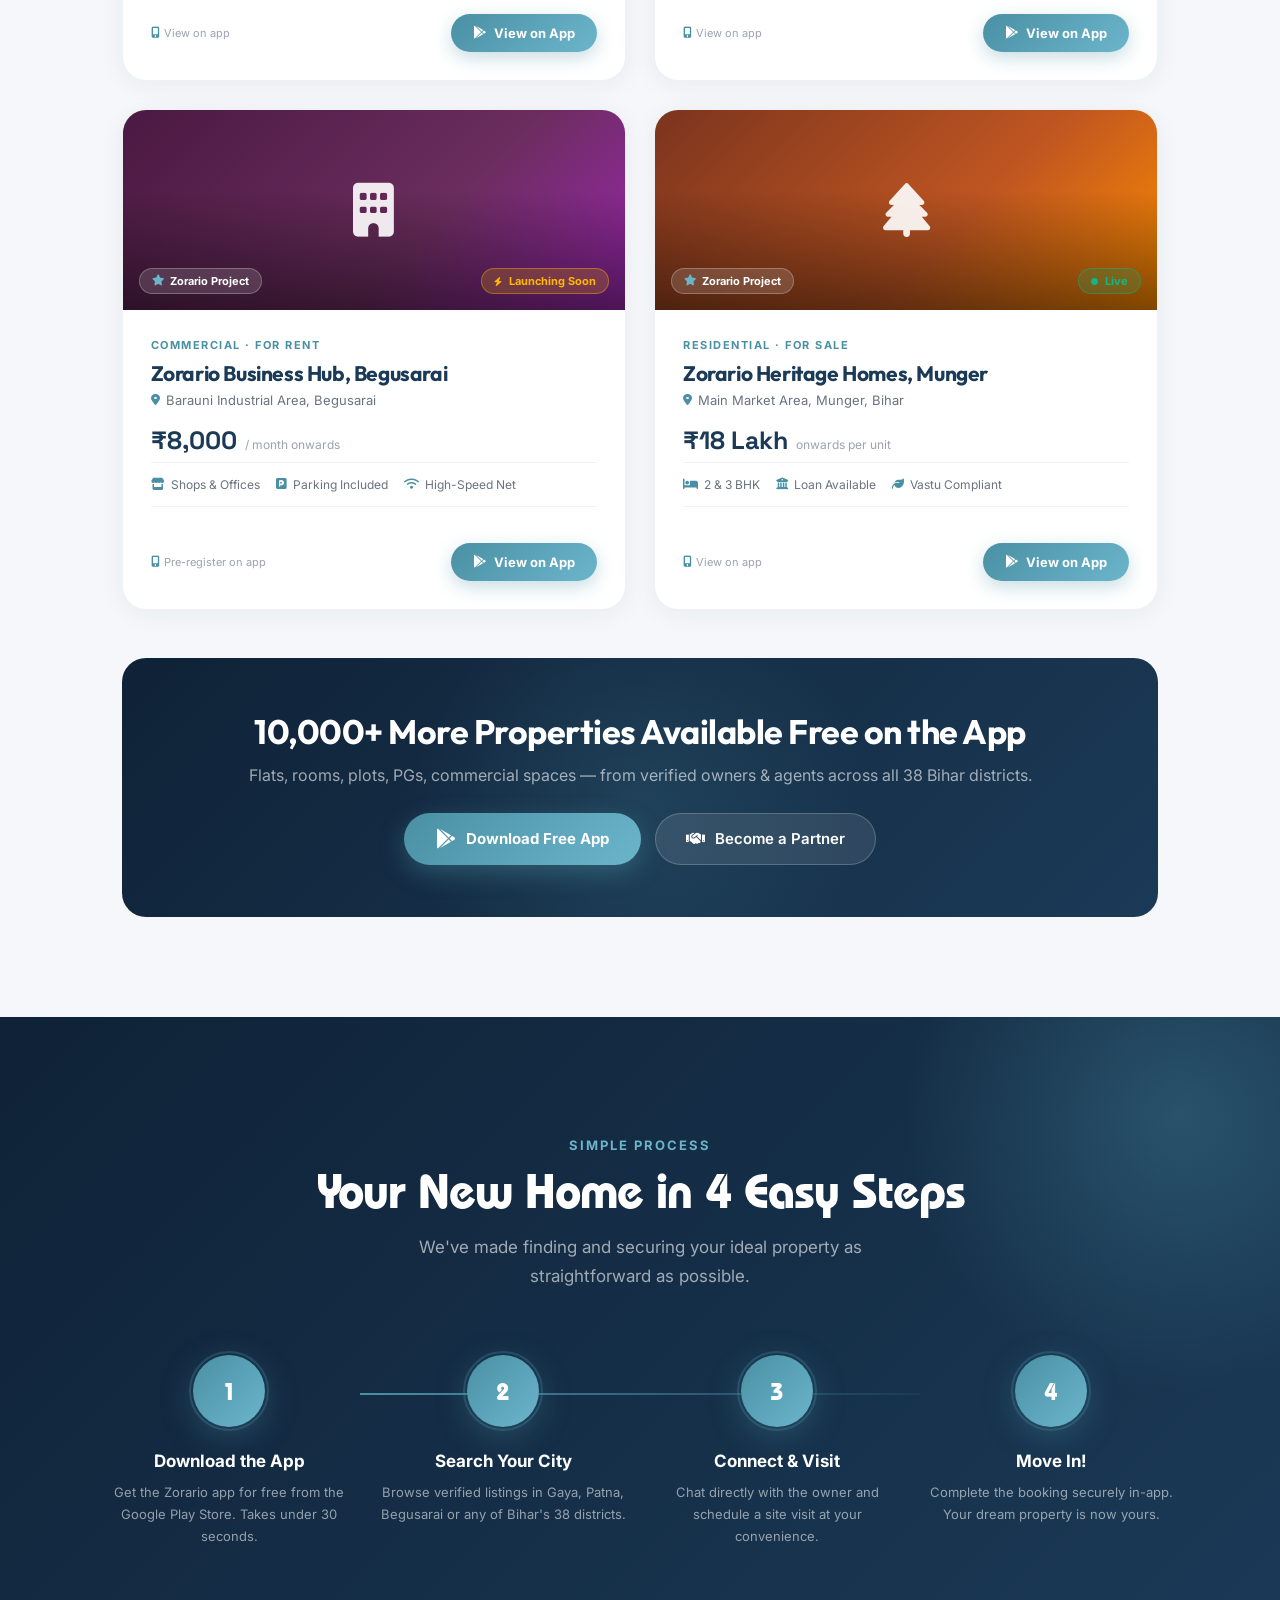
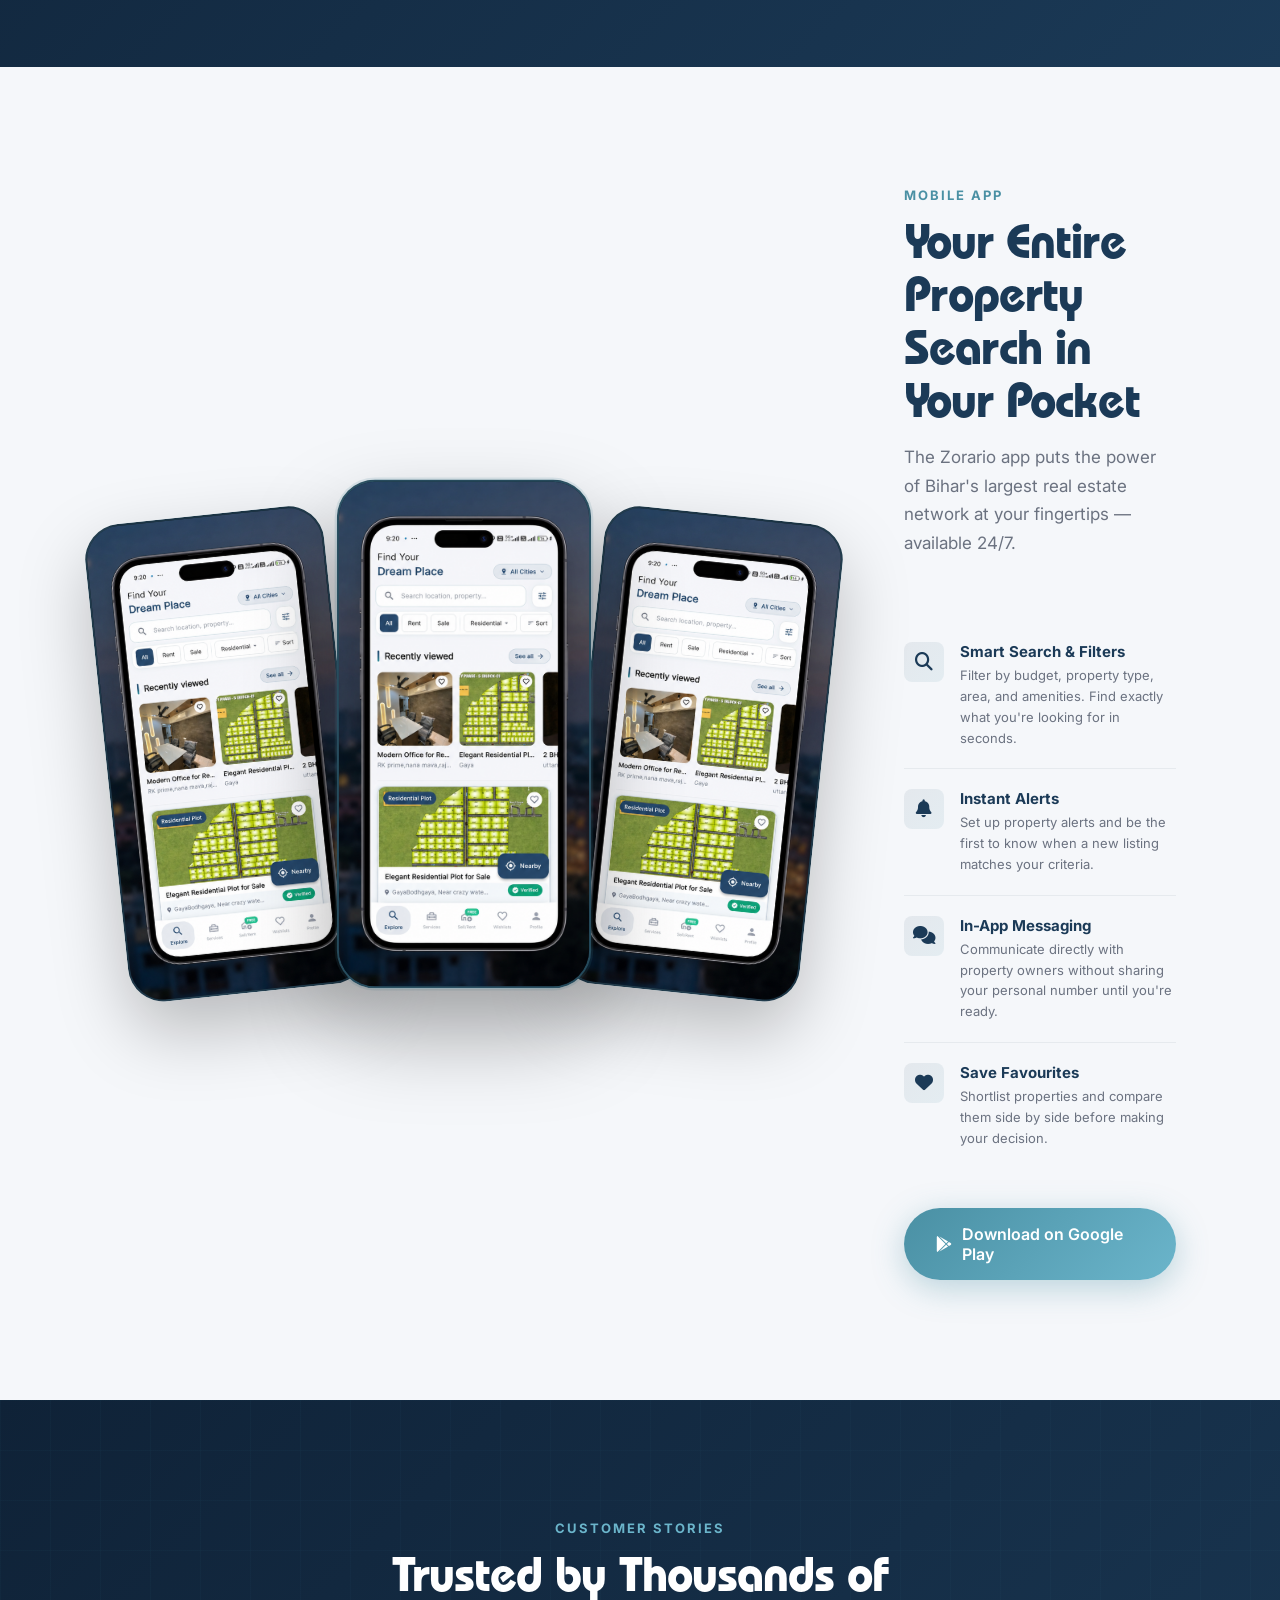
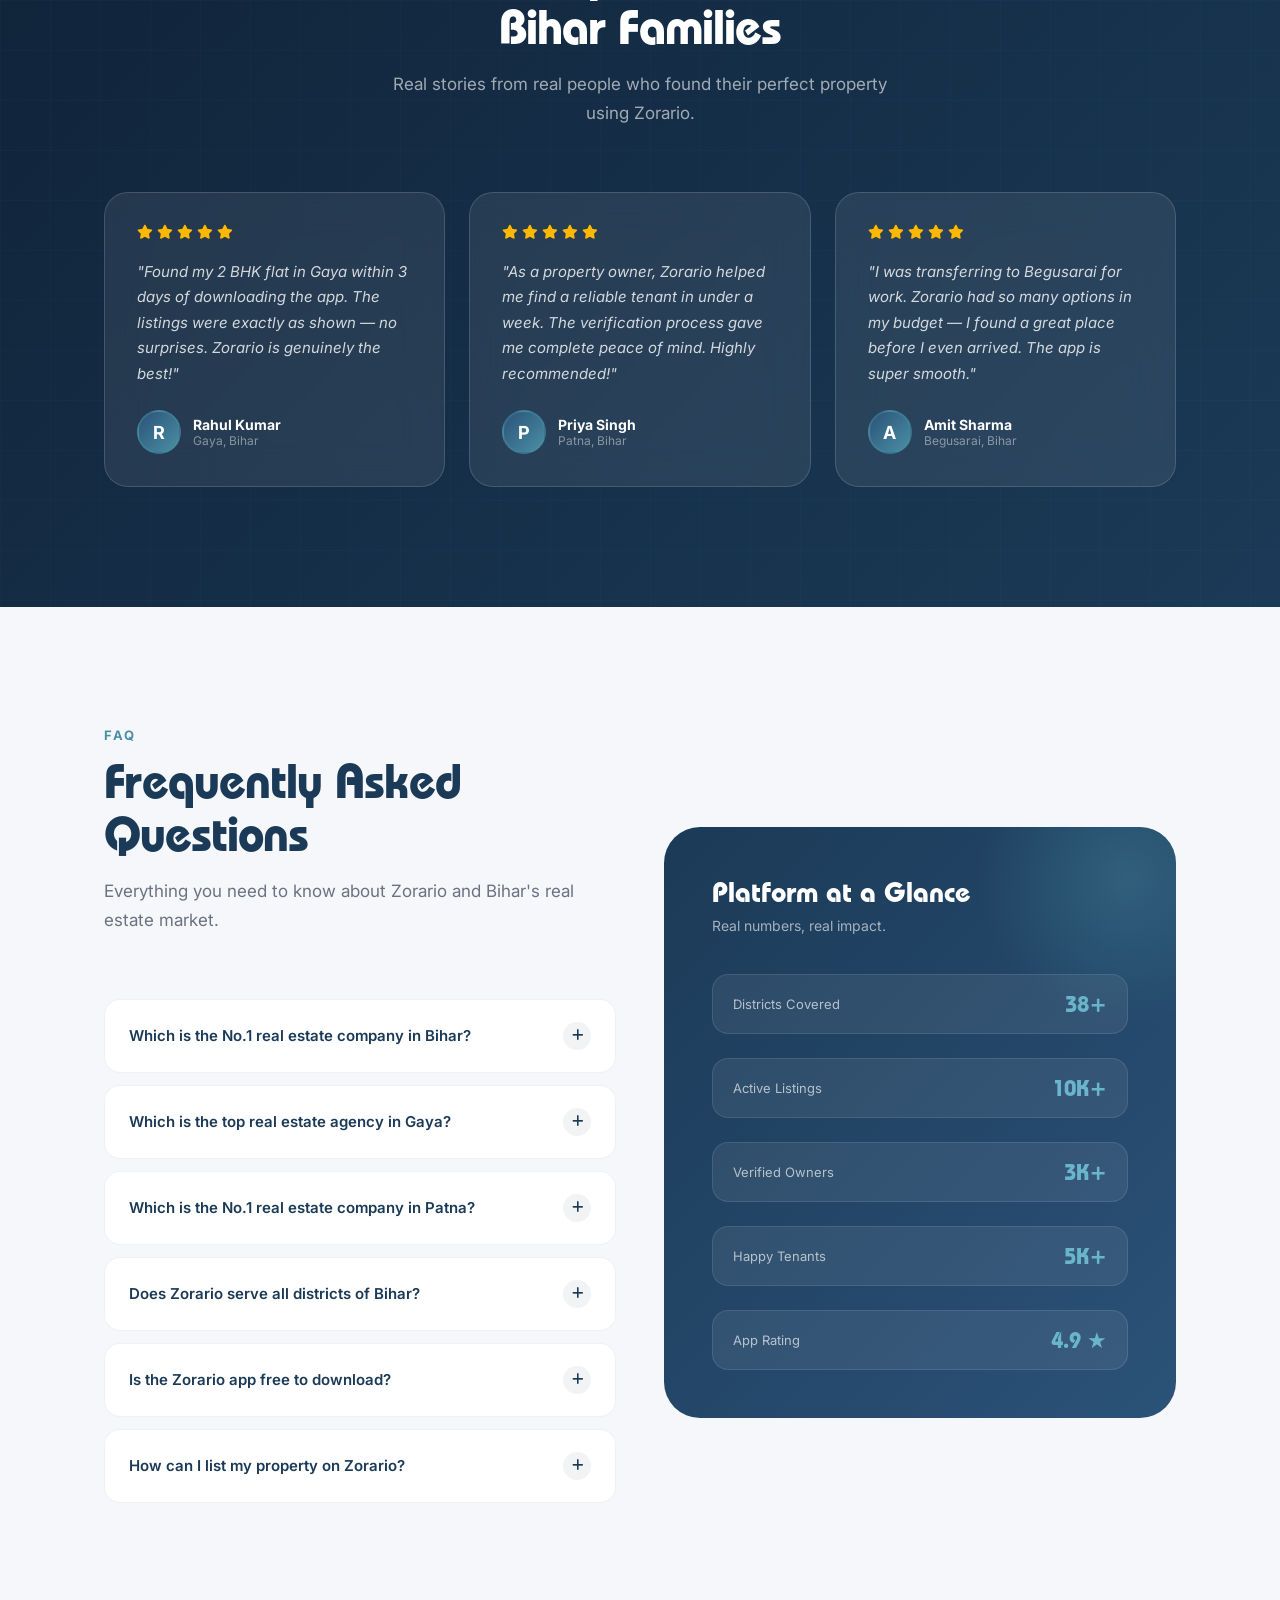
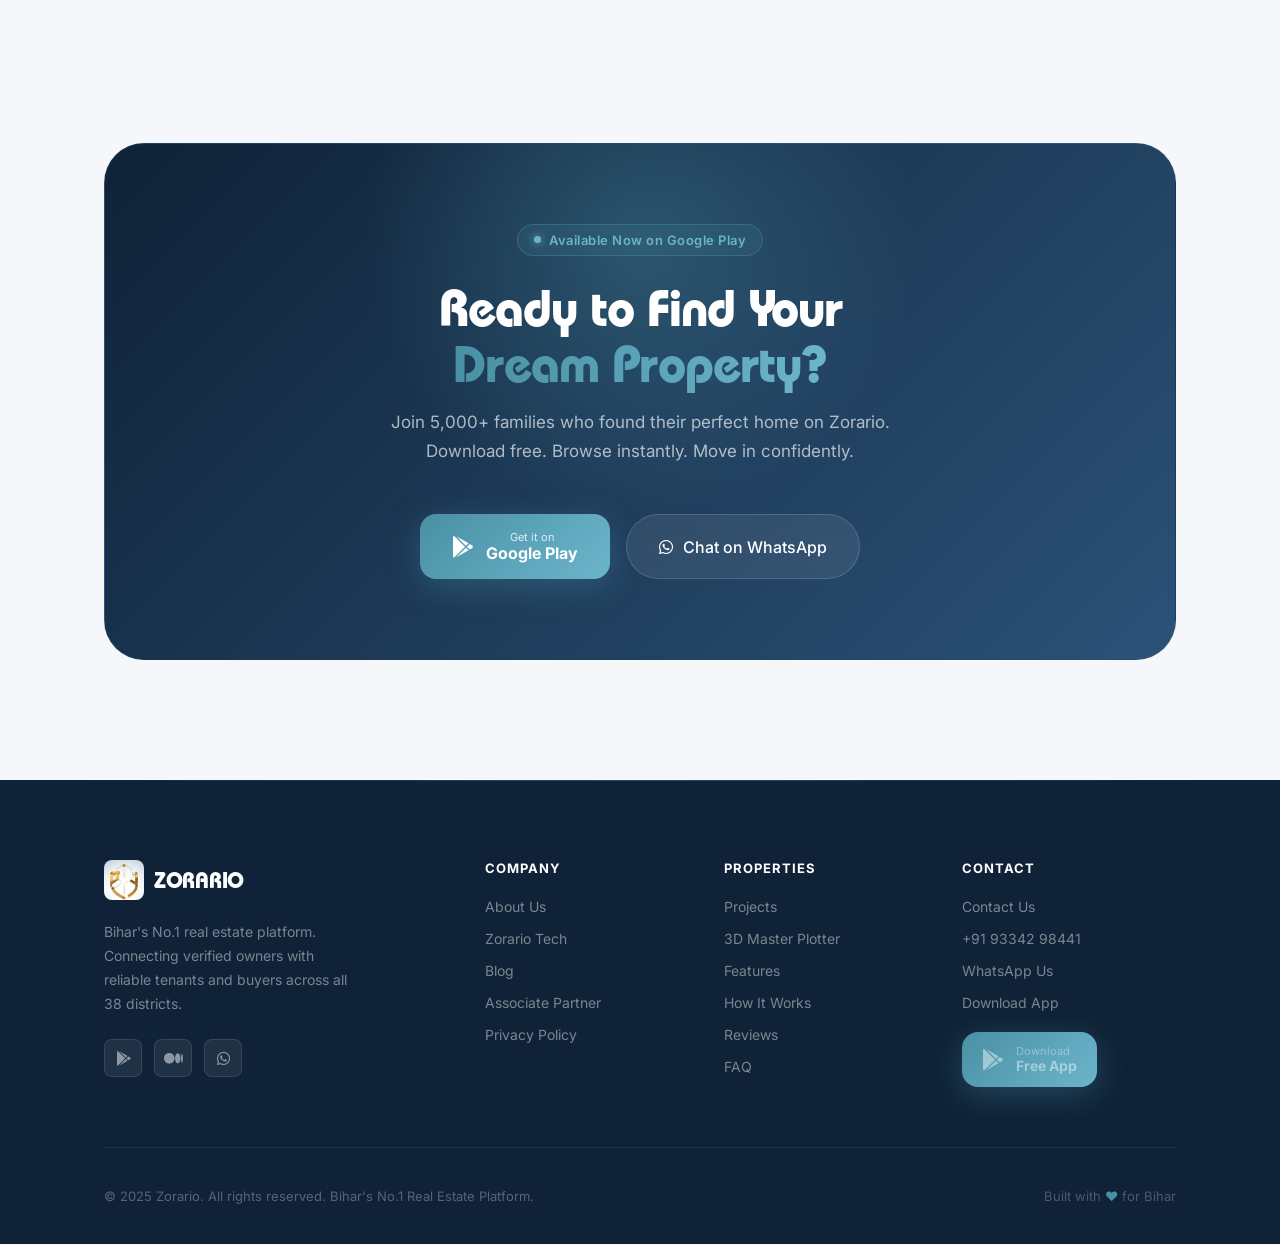
==== commit adde120a: "Update index.html" ====
--- a/index.html
+++ b/index.html
@@ -240,7 +240,9 @@
     <!-- Fonts -->
     <link rel="preconnect" href="https://fonts.googleapis.com">
     <link rel="preconnect" href="https://fonts.gstatic.com" crossorigin>
-    <link href="https://fonts.googleapis.com/css2?family=Inter:wght@400;500;600;700;800&family=Outfit:wght@400;500;600;700;800&family=Space+Grotesk:wght@500;600;700&display=swap" rel="stylesheet">
+    <link
+        href="https://fonts.googleapis.com/css2?family=Inter:wght@400;500;600;700;800&family=Outfit:wght@400;500;600;700;800&family=Space+Grotesk:wght@500;600;700&display=swap"
+        rel="stylesheet">
     <link rel="stylesheet" href="https://cdnjs.cloudflare.com/ajax/libs/font-awesome/6.4.0/css/all.min.css">
     <!-- Three.js 3D Engine -->
     <script src="https://cdnjs.cloudflare.com/ajax/libs/three.js/r128/three.min.js"></script>
@@ -703,13 +705,15 @@
                     </div>
 
                     <div class="float-card float-card-2">
-                        <div class="card-icon">ðŸ“</div>
+                        <div class="card-icon"><i class="fas fa-map-marker-alt"
+                                style="color:#6BB5CB;font-size:20px;"></i><!-- ðŸ“--></div>
                         <div class="card-value">All 38 Districts</div>
                         <div style="font-size:11px;opacity:0.7;margin-top:2px;">Across Bihar</div>
                     </div>
 
                     <div class="float-card float-card-3">
-                        <div class="card-icon">â­</div>
+                        <div class="card-icon"><i class="fas fa-star"
+                                style="color:#f59e0b;font-size:20px;"></i><!-- â­--></div>
                         <div class="card-value">4.9 / 5.0</div>
                         <div style="font-size:11px;opacity:0.7;margin-top:2px;">Google Play Rating</div>
                     </div>
@@ -817,20 +821,28 @@
                     <div class="journey-card active" id="jcard-0">
                         <div class="jcard-badge"><i class="fas fa-map-marked-alt"></i> Stage 01 · Land Layout</div>
                         <h3 class="jcard-title">100% Verified Bihar Land Plots</h3>
-                        <p class="jcard-desc">Demarcated boundaries with laser surveyed precision across all 38 districts of Bihar.</p>
+                        <p class="jcard-desc">Demarcated boundaries with laser surveyed precision across all 38
+                            districts of Bihar.</p>
 
                         <!-- District Selection Pills -->
                         <div class="land-district-selector">
-                            <button type="button" class="land-pill-btn active" data-area="2,400 Sq. Ft" data-dim="60 Ft" data-kattha="3.3 Kattha">Patna</button>
-                            <button type="button" class="land-pill-btn" data-area="1,800 Sq. Ft" data-dim="45 Ft" data-kattha="2.5 Kattha">Muzaffarpur</button>
-                            <button type="button" class="land-pill-btn" data-area="2,160 Sq. Ft" data-dim="50 Ft" data-kattha="3.0 Kattha">Gaya</button>
-                            <button type="button" class="land-pill-btn" data-area="3,200 Sq. Ft" data-dim="70 Ft" data-kattha="4.4 Kattha">Bhagalpur</button>
+                            <button type="button" class="land-pill-btn active" data-area="2,400 Sq. Ft" data-dim="60 Ft" data-depth="40 Ft"
+                                data-kattha="3.3 Kattha">Patna</button>
+                            <button type="button" class="land-pill-btn" data-area="1,800 Sq. Ft" data-dim="45 Ft" data-depth="40 Ft"
+                                data-kattha="2.5 Kattha">Muzaffarpur</button>
+                            <button type="button" class="land-pill-btn" data-area="2,160 Sq. Ft" data-dim="50 Ft" data-depth="43 Ft"
+                                data-kattha="3.0 Kattha">Gaya</button>
+                            <button type="button" class="land-pill-btn" data-area="3,200 Sq. Ft" data-dim="70 Ft" data-depth="46 Ft"
+                                data-kattha="4.4 Kattha">Bhagalpur</button>
                         </div>
 
                         <div class="jcard-specs">
-                            <div class="jspec-item"><span class="jspec-val" id="land-stat-area">2,400 Sq. Ft</span><span class="jspec-lbl">Plot Area</span></div>
-                            <div class="jspec-item"><span class="jspec-val" id="land-stat-dim">60 Ft Frontage</span><span class="jspec-lbl">Road Access</span></div>
-                            <div class="jspec-item"><span class="jspec-val" id="land-stat-kattha">3.3 Kattha Clean</span><span class="jspec-lbl">Govt. Mutation</span></div>
+                            <div class="jspec-item"><span class="jspec-val" id="land-stat-area">2,400 Sq. Ft</span><span
+                                    class="jspec-lbl">Plot Area</span></div>
+                            <div class="jspec-item"><span class="jspec-val" id="land-stat-dim">60 Ft
+                                    Frontage</span><span class="jspec-lbl">Road Access</span></div>
+                            <div class="jspec-item"><span class="jspec-val" id="land-stat-kattha">3.3 Kattha
+                                    Clean</span><span class="jspec-lbl">Govt. Mutation</span></div>
                         </div>
                         <div class="jcard-tip"><i class="fas fa-mouse"></i> Scroll down or click below</div>
                         <button type="button" class="jcard-next-btn" data-stage-target="1">
@@ -882,8 +894,21 @@
                     <div class="journey-card" id="jcard-3">
                         <div class="jcard-badge"><i class="fas fa-couch"></i> Stage 04 · Ready-to-Move Living</div>
                         <h3 class="jcard-title">Smart Spatial Interior Living</h3>
-                        <p class="jcard-desc">Designer lighting ambiance, modular Italian kitchen, and smart home
-                            climate automation.</p>
+                        <p class="jcard-desc">Designer lighting ambiance, modular Italian kitchen, and smart home climate automation.</p>
+
+                        <!-- Interactive Interior Perspective Switcher -->
+                        <div class="int-view-selector" title="Switch 3D Room Camera View">
+                            <button type="button" class="int-view-btn active" data-int-view="wide">
+                                <i class="fas fa-expand"></i> Panoramic
+                            </button>
+                            <button type="button" class="int-view-btn" data-int-view="lounge">
+                                <i class="fas fa-couch"></i> Lounge
+                            </button>
+                            <button type="button" class="int-view-btn" data-int-view="kitchen">
+                                <i class="fas fa-utensils"></i> Kitchen
+                            </button>
+                        </div>
+
                         <div class="jcard-specs">
                             <div class="jspec-item"><span class="jspec-val">3 BHK</span><span
                                     class="jspec-lbl">Furnished</span></div>
@@ -892,10 +917,16 @@
                             <div class="jspec-item"><span class="jspec-val">Instant</span><span class="jspec-lbl">App
                                     Booking</span></div>
                         </div>
-                        <a href="https://play.google.com/store/apps/details?id=com.akash.prop8" class="jcard-cta-btn"
-                            target="_blank" rel="noopener">
-                            <i class="fab fa-google-play"></i> Book on Zorario App
-                        </a>
+
+                        <div class="jcard-action-row">
+                            <a href="https://play.google.com/store/apps/details?id=com.akash.prop8" class="jcard-cta-btn"
+                                target="_blank" rel="noopener">
+                                <i class="fab fa-google-play"></i> Book on App
+                            </a>
+                            <button type="button" class="jcard-orbit-shortcut" id="btn-interior-orbit" title="Freely rotate and inspect the room in 3D">
+                                <i class="fas fa-arrows-rotate"></i> 360° Room
+                            </button>
+                        </div>
                     </div>
                 </div>
 
@@ -1153,8 +1184,8 @@
                 <!-- Searchable district filter -->
                 <div class="district-search-wrap reveal reveal-delay-1">
                     <input type="search" class="district-search" id="district-search"
-                        placeholder="ðŸ”  Search your city in Bihar..." aria-label="Search Bihar districts"
-                        autocomplete="off">
+                        placeholder="Search your city in Bihar..." data-legacy="ðŸ”"
+                        aria-label="Search Bihar districts" autocomplete="off">
                 </div>
 
                 <div class="districts-cloud" id="districts-cloud" role="list"
@@ -1701,10 +1732,12 @@
                     <!-- Project 1: Gaya -->
                     <article class="fp-card reveal reveal-delay-1">
                         <div class="fp-card-img fp-img-gradient-1">
-                            <i class="fas fa-home" style="font-size:54px;color:rgba(255,255,255,0.9);position:relative;z-index:1;"></i>
+                            <i class="fas fa-home"
+                                style="font-size:54px;color:rgba(255,255,255,0.9);position:relative;z-index:1;"></i>
                             <div class="fp-card-badges">
                                 <span class="fp-badge-zorario"><i class="fas fa-star"></i> Zorario Project</span>
-                                <span class="fp-status-badge fp-status-live"><i class="fas fa-circle" style="font-size:7px;vertical-align:middle;margin-right:4px;"></i> Live</span>
+                                <span class="fp-status-badge fp-status-live"><i class="fas fa-circle"
+                                        style="font-size:7px;vertical-align:middle;margin-right:4px;"></i> Live</span>
                             </div>
                         </div>
                         <div class="fp-card-body">
@@ -1735,10 +1768,12 @@
                     <!-- Project 2: Patna -->
                     <article class="fp-card reveal reveal-delay-2">
                         <div class="fp-card-img fp-img-gradient-2">
-                            <i class="fas fa-layer-group" style="font-size:54px;color:rgba(255,255,255,0.9);position:relative;z-index:1;"></i>
+                            <i class="fas fa-layer-group"
+                                style="font-size:54px;color:rgba(255,255,255,0.9);position:relative;z-index:1;"></i>
                             <div class="fp-card-badges">
                                 <span class="fp-badge-zorario"><i class="fas fa-star"></i> Zorario Project</span>
-                                <span class="fp-status-badge fp-status-live"><i class="fas fa-circle" style="font-size:7px;vertical-align:middle;margin-right:4px;"></i> Live</span>
+                                <span class="fp-status-badge fp-status-live"><i class="fas fa-circle"
+                                        style="font-size:7px;vertical-align:middle;margin-right:4px;"></i> Live</span>
                             </div>
                         </div>
                         <div class="fp-card-body">
@@ -1752,7 +1787,8 @@
                                 <span class="fp-price-note">onwards per plot</span>
                             </div>
                             <div class="fp-card-meta">
-                                <span class="fp-meta-item"><i class="fas fa-vector-square"></i> 800–2,400 sq ft plots</span>
+                                <span class="fp-meta-item"><i class="fas fa-vector-square"></i> 800–2,400 sq ft
+                                    plots</span>
                                 <span class="fp-meta-item"><i class="fas fa-road"></i> 40ft Main Road</span>
                                 <span class="fp-meta-item"><i class="fas fa-file-alt"></i> Clear Title</span>
                             </div>
@@ -1769,10 +1805,12 @@
                     <!-- Project 3: Begusarai -->
                     <article class="fp-card reveal reveal-delay-3">
                         <div class="fp-card-img fp-img-gradient-3">
-                            <i class="fas fa-building" style="font-size:54px;color:rgba(255,255,255,0.9);position:relative;z-index:1;"></i>
+                            <i class="fas fa-building"
+                                style="font-size:54px;color:rgba(255,255,255,0.9);position:relative;z-index:1;"></i>
                             <div class="fp-card-badges">
                                 <span class="fp-badge-zorario"><i class="fas fa-star"></i> Zorario Project</span>
-                                <span class="fp-status-badge fp-status-launching"><i class="fas fa-bolt" style="font-size:9px;margin-right:4px;"></i> Launching Soon</span>
+                                <span class="fp-status-badge fp-status-launching"><i class="fas fa-bolt"
+                                        style="font-size:9px;margin-right:4px;"></i> Launching Soon</span>
                             </div>
                         </div>
                         <div class="fp-card-body">
@@ -1803,72 +1841,13 @@
                     <!-- Project 4: Munger -->
                     <article class="fp-card reveal reveal-delay-4">
                         <div class="fp-card-img fp-img-gradient-4">
-                            <i class="fas fa-tree" style="font-size:54px;color:rgba(255,255,255,0.9);position:relative;z-index:1;"></i>
+                            <i class="fas fa-tree"
+                                style="font-size:54px;color:rgba(255,255,255,0.9);position:relative;z-index:1;"></i>
                             <div class="fp-card-badges">
                                 <span class="fp-badge-zorario"><i class="fas fa-star"></i> Zorario Project</span>
-                                <span class="fp-status-badge fp-status-live"><i class="fas fa-circle" style="font-size:7px;vertical-align:middle;margin-right:4px;"></i> Live</span>
-                            </div>
-                        </div>
-                        <div class="fp-card-body">
-                            <div class="fp-card-type">Residential · For Sale</div>
-                            <h3 class="fp-card-title">Zorario Heritage Homes, Munger</h3>
-                            <div class="fp-card-location">
-                                <i class="fas fa-map-marker-alt"></i> Main Market Area, Munger, Bihar
-                            </div>
-                            <div class="fp-price-row">
-                                <span class="fp-price">₹18 Lakh</span>
-                                <span class="fp-price-note">onwards per unit</span>
-                            </div>
-                            <div class="fp-card-meta">
-                                <span class="fp-meta-item"><i class="fas fa-bed"></i> 2 &amp; 3 BHK</span>
-                                <span class="fp-meta-item"><i class="fas fa-university"></i> Loan Available</span>
-                                <span class="fp-meta-item"><i class="fas fa-leaf"></i> Vastu Compliant</span>
-                            </div>
-                            <div class="fp-card-footer">
-                                <span class="fp-card-tag"><i class="fas fa-mobile-alt"></i> View on app</span>
-                                <a href="https://play.google.com/store/apps/details?id=com.akash.prop8"
-                                    class="fp-app-cta" rel="noopener" target="_blank" id="fp-card4-btn">
-                                    <i class="fab fa-google-play"></i> View on App
-                                </a>
-                            </div>
-                        </div>
-                    </article>
-
-                </div>            <!-- Bottom CTA -->us-badge fp-status-launching">⚡ Launching Soon</span>
-                            </div>
-                        </div>
-                        <div class="fp-card-body">
-                            <div class="fp-card-type">Commercial · For Rent</div>
-                            <h3 class="fp-card-title">Zorario Business Hub, Begusarai</h3>
-                            <div class="fp-card-location">
-                                <i class="fas fa-map-marker-alt"></i> Barauni Industrial Area, Begusarai
-                            </div>
-                            <div class="fp-price-row">
-                                <span class="fp-price">₹8,000</span>
-                                <span class="fp-price-note">/ month onwards</span>
-                            </div>
-                            <div class="fp-card-meta">
-                                <span class="fp-meta-item"><i class="fas fa-store"></i> Shops &amp; Offices</span>
-                                <span class="fp-meta-item"><i class="fas fa-parking"></i> Parking Included</span>
-                                <span class="fp-meta-item"><i class="fas fa-wifi"></i> High-Speed Net</span>
-                            </div>
-                            <div class="fp-card-footer">
-                                <span class="fp-card-tag"><i class="fas fa-mobile-alt"></i> Pre-register on app</span>
-                                <a href="https://play.google.com/store/apps/details?id=com.akash.prop8"
-                                    class="fp-app-cta" rel="noopener" target="_blank" id="fp-card3-btn">
-                                    <i class="fab fa-google-play"></i> View on App
-                                </a>
-                            </div>
-                        </div>
-                    </article>
-
-                    <!-- Project 4: Munger -->
-                    <article class="fp-card reveal reveal-delay-4">
-                        <div class="fp-card-img fp-img-gradient-4">
-                            🏡
-                            <div class="fp-card-badges">
-                                <span class="fp-badge-zorario"><i class="fas fa-star"></i> Zorario Project</span>
-                                <span class="fp-status-badge fp-status-live">â— Live</span>
+                                <!-- â—  -->
+                                <span class="fp-status-badge fp-status-live"><i class="fas fa-circle"
+                                        style="font-size:7px;vertical-align:middle;margin-right:4px;"></i> Live</span>
                             </div>
                         </div>
                         <div class="fp-card-body">
@@ -2836,11 +2815,11 @@
         â•â•â•â•â•â•â•â•â•â•â•â•â•â•â•â•â•â•â•â•â•â•â•â•â•â•â•â•â•â•â•â•â•â•â•â•â•â•â•â•â•â•â•â•â•â•â•â•â•â•â•â•â•â• */
         const toastData = [
             { name: 'Rahul from Gaya', action: 'just booked a 2 BHK 🏠', avatar: 'R', time: '2m ago' },
-            { name: 'Priya from Patna', action: 'listed a property âœ…', avatar: 'P', time: '5m ago' },
+            { name: 'Priya from Patna', action: 'listed a verified property', avatar: 'P', time: '5m ago' },
             { name: 'Amit from Begusarai', action: 'found a room 🚪', avatar: 'A', time: '9m ago' },
-            { name: 'Sita from Munger', action: 'downloaded the app ðŸ“²', avatar: 'S', time: '12m ago' },
+            { name: 'Sita from Munger', action: 'downloaded the Zorario app', avatar: 'S', time: '12m ago' },
             { name: 'Deepak from Bhagalpur', action: 'rented a flat ✨', avatar: 'D', time: '18m ago' },
-            { name: 'Ananya from Darbhanga', action: 'saved 3 favourites â¤ï¸', avatar: 'A', time: '22m ago' },
+            { name: 'Ananya from Darbhanga', action: 'saved 3 favourite listings', avatar: 'A', time: '22m ago' }, // â¤ï¸', avatar: 'A', time: '22m ago' },
         ];
         const toast = document.getElementById('social-proof-toast');
         if (toast) {
@@ -3386,18 +3365,26 @@
             const surveyDimGroup = new THREE.Group();
             plotGroup.add(surveyDimGroup);
 
-            function makeTextSprite(message, subtext = '', color = '#38bdf8') {
-                const spCanvas = document.createElement('canvas');
-                spCanvas.width = 512;
-                spCanvas.height = 140;
+            function drawSpriteCanvas(spCanvas, message, subtext = '', color = '#38bdf8') {
                 const spCtx = spCanvas.getContext('2d');
-
-                // Translucent blueprint container
-                spCtx.fillStyle = 'rgba(10, 22, 40, 0.85)';
+                spCtx.clearRect(0, 0, spCanvas.width, spCanvas.height);
+
+                // Translucent high-contrast glassmorphic container
+                spCtx.fillStyle = 'rgba(8, 20, 36, 0.92)';
                 spCtx.strokeStyle = color;
                 spCtx.lineWidth = 4;
                 spCtx.beginPath();
-                spCtx.roundRect(8, 8, 496, 124, 20);
+                const r = 20, w = 496, h = 124, x = 8, y = 8;
+                spCtx.moveTo(x + r, y);
+                spCtx.lineTo(x + w - r, y);
+                spCtx.quadraticCurveTo(x + w, y, x + w, y + r);
+                spCtx.lineTo(x + w, y + h - r);
+                spCtx.quadraticCurveTo(x + w, y + h, x + w - r, y + h);
+                spCtx.lineTo(x + r, y + h);
+                spCtx.quadraticCurveTo(x, y + h, x, y + h - r);
+                spCtx.lineTo(x, y + r);
+                spCtx.quadraticCurveTo(x, y, x + r, y);
+                spCtx.closePath();
                 spCtx.fill();
                 spCtx.stroke();
 
@@ -3418,15 +3405,30 @@
                     spCtx.font = 'bold 22px monospace';
                     spCtx.fillText(subtext, 65, 106);
                 }
+            }
+
+            function makeTextSprite(message, subtext = '', color = '#38bdf8') {
+                const spCanvas = document.createElement('canvas');
+                spCanvas.width = 512;
+                spCanvas.height = 140;
+                drawSpriteCanvas(spCanvas, message, subtext, color);
 
                 const texture = new THREE.CanvasTexture(spCanvas);
                 const sprite = new THREE.Sprite(new THREE.SpriteMaterial({ map: texture, transparent: true }));
                 sprite.scale.set(6.8, 1.85, 1);
+                sprite.userData.canvas = spCanvas;
                 return sprite;
             }
 
+            function updateSurveySprite(sprite, message, subtext, color = '#38bdf8') {
+                if (!sprite || !sprite.userData || !sprite.userData.canvas) return;
+                drawSpriteCanvas(sprite.userData.canvas, message, subtext, color);
+                sprite.material.map.needsUpdate = true;
+            }
+
+            // Position front sprite clearly along front perimeter, clear of the floating HUD card
             const spriteFront = makeTextSprite('↔ 60 FT FRONTAGE', '40 FT WIDE BLACKTOP ACCESS');
-            spriteFront.position.set(-0.5, 1.5, 15.5);
+            spriteFront.position.set(3.8, 1.4, 7.8);
             surveyDimGroup.add(spriteFront);
 
             const spriteSide = makeTextSprite('↕ 40 FT DEPTH', 'LASER SURVEYED BOUNDARY');
@@ -3543,18 +3545,17 @@
                     canopy.add(leafCluster);
                 });
 
-                // Optional blossoms (Royal imperial violet / coral flowers)
+                // Optional blossoms (Delicate flowering canopy clusters)
                 if (blossomHex) {
-                    const blossomMat = new THREE.MeshStandardMaterial({ color: blossomHex, roughness: 0.75, flatShading: true });
-                    const blossomHighlight = new THREE.MeshStandardMaterial({ color: 0x9333ea, roughness: 0.7, flatShading: true });
+                    const blossomMat = new THREE.MeshStandardMaterial({ color: blossomHex, roughness: 0.72, flatShading: true });
                     [
-                        { x: 0.55, y: 3.9, z: 0.55, r: 0.8, mat: blossomMat },
-                        { x: -0.65, y: 3.7, z: 0.25, r: 0.75, mat: blossomHighlight },
-                        { x: 0.25, y: 4.4, z: -0.3, r: 0.7, mat: blossomMat },
-                        { x: -0.45, y: 4.2, z: -0.5, r: 0.75, mat: blossomHighlight },
-                        { x: 0.85, y: 3.3, z: -0.4, r: 0.65, mat: blossomMat }
+                        { x: 0.75, y: 3.9, z: 0.65, r: 0.35 },
+                        { x: -0.75, y: 3.7, z: 0.45, r: 0.32 },
+                        { x: 0.35, y: 4.4, z: -0.4, r: 0.30 },
+                        { x: -0.55, y: 4.2, z: -0.6, r: 0.32 },
+                        { x: 0.95, y: 3.3, z: -0.5, r: 0.28 }
                     ].forEach(bl => {
-                        const bMesh = new THREE.Mesh(icoGeo, bl.mat);
+                        const bMesh = new THREE.Mesh(icoGeo, blossomMat);
                         bMesh.scale.setScalar(bl.r * scale);
                         bMesh.position.set(bl.x * scale, bl.y * scale, bl.z * scale);
                         bMesh.castShadow = true;
@@ -4048,116 +4049,409 @@
             // STAGE 4: ULTRA-LUXURY FURNISHED INTERIOR
             // ═══════════════════════════════════════════════════════════════════
 
-            // Polished marble floor
-            const intMarbleMat = new THREE.MeshStandardMaterial({ color: 0xfaf5eb, roughness: 0.06, metalness: 0.25 });
-            const intFloor = new THREE.Mesh(new THREE.PlaneGeometry(20, 13), intMarbleMat);
+            // ── PROCEDURAL HIGH-DEFINITION TEXTURE GENERATORS ──────────────
+            function createMarbleFloorTexture() {
+                const cv = document.createElement('canvas');
+                cv.width = 1024; cv.height = 1024;
+                const ctx = cv.getContext('2d');
+                ctx.fillStyle = '#faf6f0';
+                ctx.fillRect(0, 0, 1024, 1024);
+
+                // Organic marble veining
+                ctx.strokeStyle = 'rgba(180, 165, 145, 0.28)';
+                ctx.lineWidth = 3;
+                for (let i = 0; i < 22; i++) {
+                    ctx.beginPath();
+                    let sx = Math.random() * 1024, sy = Math.random() * 1024;
+                    ctx.moveTo(sx, sy);
+                    for (let j = 0; j < 5; j++) {
+                        sx += (Math.random() - 0.5) * 280;
+                        sy += (Math.random() - 0.2) * 220;
+                        ctx.lineTo(sx, sy);
+                    }
+                    ctx.stroke();
+                }
+
+                // Large porcelain architectural tile grout grid (256x256)
+                ctx.strokeStyle = 'rgba(120, 110, 95, 0.5)';
+                ctx.lineWidth = 2.5;
+                for (let x = 0; x <= 1024; x += 256) {
+                    ctx.beginPath(); ctx.moveTo(x, 0); ctx.lineTo(x, 1024); ctx.stroke();
+                }
+                for (let y = 0; y <= 1024; y += 256) {
+                    ctx.beginPath(); ctx.moveTo(0, y); ctx.lineTo(1024, y); ctx.stroke();
+                }
+
+                const tex = new THREE.CanvasTexture(cv);
+                tex.wrapS = THREE.RepeatWrapping;
+                tex.wrapT = THREE.RepeatWrapping;
+                tex.repeat.set(5, 3.5);
+                return tex;
+            }
+
+            function createTVCanvasTexture() {
+                const cv = document.createElement('canvas');
+                cv.width = 1024; cv.height = 576;
+                const ctx = cv.getContext('2d');
+
+                const bgGrad = ctx.createLinearGradient(0, 0, 1024, 576);
+                bgGrad.addColorStop(0, '#060d17');
+                bgGrad.addColorStop(0.5, '#0b1c33');
+                bgGrad.addColorStop(1, '#030810');
+                ctx.fillStyle = bgGrad;
+                ctx.fillRect(0, 0, 1024, 576);
+
+                // Subtle high-tech grid
+                ctx.strokeStyle = 'rgba(56, 189, 248, 0.08)';
+                ctx.lineWidth = 1;
+                for (let x = 0; x < 1024; x += 48) {
+                    ctx.beginPath(); ctx.moveTo(x, 0); ctx.lineTo(x, 576); ctx.stroke();
+                }
+                for (let y = 0; y < 576; y += 48) {
+                    ctx.beginPath(); ctx.moveTo(0, y); ctx.lineTo(1024, y); ctx.stroke();
+                }
+
+                // Top Header Bar
+                ctx.fillStyle = 'rgba(15, 32, 54, 0.88)';
+                ctx.fillRect(40, 32, 944, 60);
+                ctx.strokeStyle = 'rgba(56, 189, 248, 0.4)';
+                ctx.strokeRect(40, 32, 944, 60);
+
+                ctx.fillStyle = '#38bdf8';
+                ctx.font = 'bold 22px system-ui, sans-serif';
+                ctx.fillText('⚡ ZORARIO SMART VILLA OS', 64, 70);
+
+                ctx.fillStyle = '#10b981';
+                ctx.beginPath(); ctx.arc(870, 62, 8, 0, Math.PI * 2); ctx.fill();
+                ctx.fillStyle = '#f1f5f9';
+                ctx.font = 'bold 15px monospace';
+                ctx.fillText('LIVE ONLINE', 890, 68);
+
+                // Card 1: Climate
+                ctx.fillStyle = 'rgba(15, 30, 52, 0.92)';
+                ctx.fillRect(48, 120, 280, 260);
+                ctx.strokeStyle = 'rgba(107, 181, 203, 0.35)';
+                ctx.strokeRect(48, 120, 280, 260);
+
+                ctx.fillStyle = '#94a3b8';
+                ctx.font = '14px sans-serif';
+                ctx.fillText('CLIMATE CONTROL', 72, 160);
+                ctx.fillStyle = '#ffffff';
+                ctx.font = 'bold 50px sans-serif';
+                ctx.fillText('23.5°C', 72, 226);
+                ctx.fillStyle = '#10b981';
+                ctx.font = '15px sans-serif';
+                ctx.fillText('✓ Purifier Active · AQI 22', 72, 270);
+                ctx.fillStyle = '#38bdf8';
+                ctx.font = '14px sans-serif';
+                ctx.fillText('Humidity: 48% Optimal', 72, 305);
+                ctx.fillText('Daikin VRV Climate Sync', 72, 335);
+
+                // Card 2: Center Feature (Zorario Penthouse)
+                ctx.fillStyle = 'rgba(15, 30, 52, 0.92)';
+                ctx.fillRect(352, 120, 320, 260);
+                ctx.strokeStyle = 'rgba(245, 158, 11, 0.45)';
+                ctx.strokeRect(352, 120, 320, 260);
+
+                ctx.fillStyle = '#f59e0b';
+                ctx.font = 'bold 14px sans-serif';
+                ctx.fillText('BIHAR LUXURY LIVING', 376, 160);
+                ctx.fillStyle = '#ffffff';
+                ctx.font = 'bold 24px sans-serif';
+                ctx.fillText('PATNA RESIDENCY', 376, 202);
+                ctx.fillStyle = '#94a3b8';
+                ctx.font = '14px sans-serif';
+                ctx.fillText('3,200 Sq. Ft Turnkey Furnished', 376, 238);
+                ctx.fillText('Private Swimming Pool & Sun Deck', 376, 268);
+                ctx.fillText('Fe-550D Seismic Zone IV Certified', 376, 298);
+                ctx.fillStyle = '#ca8a04';
+                ctx.font = 'bold 14px sans-serif';
+                ctx.fillText('★ Verified Mutation & Registry', 376, 338);
+
+                // Card 3: Ambiance
+                ctx.fillStyle = 'rgba(15, 30, 52, 0.92)';
+                ctx.fillRect(696, 120, 280, 260);
+                ctx.strokeStyle = 'rgba(168, 85, 247, 0.4)';
+                ctx.strokeRect(696, 120, 280, 260);
+
+                ctx.fillStyle = '#c084fc';
+                ctx.font = 'bold 14px sans-serif';
+                ctx.fillText('AMBIANCE & SCENE', 720, 160);
+                ctx.fillStyle = '#ffffff';
+                ctx.font = 'bold 24px sans-serif';
+                ctx.fillText('Evening Luxe', 720, 202);
+                ctx.fillStyle = '#94a3b8';
+                ctx.font = '14px sans-serif';
+                ctx.fillText('Chandelier: 2700K Warm', 720, 240);
+                ctx.fillText('Cove LED: Amber Glow', 720, 272);
+                ctx.fillText('Biometric Gate: Secured', 720, 304);
+                ctx.fillStyle = '#10b981';
+                ctx.fillText('All 8 Zones Active', 720, 338);
+
+                // Footer Ticker
+                ctx.fillStyle = 'rgba(8, 20, 36, 0.96)';
+                ctx.fillRect(40, 412, 944, 96);
+                ctx.strokeStyle = 'rgba(56, 189, 248, 0.25)';
+                ctx.strokeRect(40, 412, 944, 96);
+
+                ctx.fillStyle = '#38bdf8';
+                ctx.font = 'bold 18px sans-serif';
+                ctx.fillText('ZORARIO EXCLUSIVE:', 64, 452);
+                ctx.fillStyle = '#f8fafc';
+                ctx.font = '16px sans-serif';
+                ctx.fillText('Zero Brokerage Direct Landowner Deals across Patna, Muzaffarpur, Gaya & Bhagalpur.', 280, 452);
+                ctx.fillStyle = '#94a3b8';
+                ctx.font = '13px monospace';
+                ctx.fillText('Download Zorario on Google Play Store  ·  com.akash.prop8  ·  Bihar\'s Trusted Real Estate Network', 64, 484);
+
+                const tex = new THREE.CanvasTexture(cv);
+                tex.needsUpdate = true;
+                return tex;
+            }
+
+            // Polished Italian Calacatta marble floor
+            const intMarbleMat = new THREE.MeshStandardMaterial({
+                map: createMarbleFloorTexture(),
+                roughness: 0.08,
+                metalness: 0.18
+            });
+            const intFloor = new THREE.Mesh(new THREE.PlaneGeometry(22, 14), intMarbleMat);
             intFloor.rotation.x = -Math.PI / 2;
             intFloor.position.set(-0.5, 0.66, 0);
             intFloor.receiveShadow = true;
             interiorGroup.add(intFloor);
 
-            // Ceiling
-            const ceiling = new THREE.Mesh(new THREE.PlaneGeometry(20, 13),
-                new THREE.MeshStandardMaterial({ color: 0xf8fafc, roughness: 0.5 }));
+            // Recessed drop ceiling
+            const ceiling = new THREE.Mesh(new THREE.PlaneGeometry(22, 14),
+                new THREE.MeshStandardMaterial({ color: 0xf8fafc, roughness: 0.6 }));
             ceiling.rotation.x = Math.PI / 2;
             ceiling.position.set(-0.5, 4.5, 0);
             interiorGroup.add(ceiling);
 
-            // Feature wall
-            const featureWall = new THREE.Mesh(new THREE.BoxGeometry(20, 4.5, 0.2),
-                new THREE.MeshStandardMaterial({ color: 0x1e293b, roughness: 0.4 }));
+            // Ceiling perimeter warm LED cove lighting strips
+            const coveMat = new THREE.MeshBasicMaterial({ color: 0xfef08a });
+            [
+                [-0.5, 4.38, 6.2, 20, 0.08, 0.12],
+                [-0.5, 4.38, -6.5, 20, 0.08, 0.12],
+                [-10.2, 4.38, -0.15, 0.12, 0.08, 12.8],
+                [9.2, 4.38, -0.15, 0.12, 0.08, 12.8]
+            ].forEach(([cx, cy, cz, gw, gh, gd]) => {
+                const cove = new THREE.Mesh(new THREE.BoxGeometry(gw, gh, gd), coveMat);
+                cove.position.set(cx, cy, cz);
+                interiorGroup.add(cove);
+            });
+
+            // Feature wall (Dark architectural acoustic paneling)
+            const featureWall = new THREE.Mesh(new THREE.BoxGeometry(22, 4.5, 0.2),
+                new THREE.MeshStandardMaterial({ color: 0x111827, roughness: 0.45 }));
             featureWall.position.set(-0.5, 2.5, -6.9);
             interiorGroup.add(featureWall);
 
-            // Floating TV console
+            // Fluted vertical timber slats flanking the media center
+            for (let wx = -10.2; wx <= -3.6; wx += 0.38) {
+                const slat = new THREE.Mesh(new THREE.BoxGeometry(0.16, 4.3, 0.18), warmWoodMat);
+                slat.position.set(wx, 2.5, -6.78);
+                interiorGroup.add(slat);
+            }
+            for (let wx = 5.6; wx <= 10.2; wx += 0.38) {
+                const slat = new THREE.Mesh(new THREE.BoxGeometry(0.16, 4.3, 0.18), warmWoodMat);
+                slat.position.set(wx, 2.5, -6.78);
+                interiorGroup.add(slat);
+            }
+
+            // Statuario marble center backer panel
+            const marbleBacker = new THREE.Mesh(new THREE.BoxGeometry(8.8, 4.3, 0.08), marbleMat);
+            marbleBacker.position.set(1.0, 2.5, -6.82);
+            interiorGroup.add(marbleBacker);
+
+            // Floating TV media console with Calacatta top and dark oak body
             const consoleMat = new THREE.MeshStandardMaterial({ color: 0xf0ece4, roughness: 0.14, metalness: 0.1 });
-            const tvConsole = new THREE.Mesh(new THREE.BoxGeometry(4.5, 0.5, 0.55), consoleMat);
-            tvConsole.position.set(1, 1.0, -6.7); tvConsole.castShadow = true;
+            const tvConsole = new THREE.Mesh(new THREE.BoxGeometry(5.2, 0.52, 0.65), consoleMat);
+            tvConsole.position.set(1.0, 0.98, -6.55);
+            tvConsole.castShadow = true;
             interiorGroup.add(tvConsole);
 
-            // 85" OLED TV
-            const tvScreen = new THREE.Mesh(new THREE.BoxGeometry(3.5, 2.0, 0.06),
-                new THREE.MeshBasicMaterial({ color: 0x0f172a }));
-            tvScreen.position.set(1, 2.75, -6.82);
+            // Console under-glow LED
+            const consoleGlow = new THREE.Mesh(new THREE.BoxGeometry(5.0, 0.02, 0.4), new THREE.MeshBasicMaterial({ color: 0xfef08a }));
+            consoleGlow.position.set(1.0, 0.71, -6.55);
+            interiorGroup.add(consoleGlow);
+
+            // 85" OLED Smart TV with dynamic dashboard texture
+            const tvScreen = new THREE.Mesh(new THREE.BoxGeometry(3.8, 2.14, 0.06), blackSteelMat);
+            tvScreen.position.set(1.0, 2.75, -6.78);
             interiorGroup.add(tvScreen);
-            const tvGlow = new THREE.Mesh(new THREE.PlaneGeometry(3.3, 1.85),
-                new THREE.MeshBasicMaterial({ color: 0x1d4ed8, transparent: true, opacity: 0.85 }));
-            tvGlow.position.set(1, 2.75, -6.78);
+
+            const tvGlow = new THREE.Mesh(
+                new THREE.PlaneGeometry(3.68, 2.02),
+                new THREE.MeshBasicMaterial({ map: createTVCanvasTexture() })
+            );
+            tvGlow.position.set(1.0, 2.75, -6.74);
             interiorGroup.add(tvGlow);
 
-            // Premium cloud sofa
-            const sofaFrameMat = new THREE.MeshStandardMaterial({ color: 0x1c1917, roughness: 0.6 });
-            const sofaCushMat = new THREE.MeshStandardMaterial({ color: 0x374151, roughness: 0.85 });
-            const sofaBase = new THREE.Mesh(new THREE.BoxGeometry(5, 0.6, 1.8), sofaFrameMat);
-            sofaBase.position.set(1.5, 0.96, 1.2); sofaBase.castShadow = true;
+            // TV ambient cyan bias backlight
+            const tvBiasLight = new THREE.PointLight(0x38bdf8, 2.5, 7, 1.8);
+            tvBiasLight.position.set(1.0, 2.75, -6.6);
+            interiorGroup.add(tvBiasLight);
+
+            // Luxury Cloud Sectional Sofa (Ivory Boucle upholstery)
+            const sofaFrameMat = new THREE.MeshStandardMaterial({ color: 0x1e293b, roughness: 0.6 });
+            const sofaCushMat = new THREE.MeshStandardMaterial({ color: 0xede6db, roughness: 0.88 });
+
+            const sofaBase = new THREE.Mesh(new THREE.BoxGeometry(5.2, 0.55, 1.8), sofaFrameMat);
+            sofaBase.position.set(1.5, 0.94, 1.2); sofaBase.castShadow = true;
             interiorGroup.add(sofaBase);
-            const sofaSeat = new THREE.Mesh(new THREE.BoxGeometry(4.8, 0.28, 1.6), sofaCushMat);
-            sofaSeat.position.set(1.5, 1.4, 1.2); interiorGroup.add(sofaSeat);
-            const sofaBack = new THREE.Mesh(new THREE.BoxGeometry(5, 0.9, 0.38), sofaCushMat);
+
+            const sofaSeat = new THREE.Mesh(new THREE.BoxGeometry(5.0, 0.32, 1.65), sofaCushMat);
+            sofaSeat.position.set(1.5, 1.38, 1.2); interiorGroup.add(sofaSeat);
+
+            const sofaBack = new THREE.Mesh(new THREE.BoxGeometry(5.2, 0.88, 0.38), sofaCushMat);
             sofaBack.position.set(1.5, 1.7, 2.0); interiorGroup.add(sofaBack);
-            const sofaArm = new THREE.Mesh(new THREE.BoxGeometry(0.35, 0.85, 1.8), sofaCushMat);
-            sofaArm.position.set(4.1, 1.12, 1.2); interiorGroup.add(sofaArm);
-            const sofaArm2 = new THREE.Mesh(new THREE.BoxGeometry(0.35, 0.85, 1.8), sofaCushMat);
-            sofaArm2.position.set(-1.1, 1.12, 1.2); interiorGroup.add(sofaArm2);
-
-            // L-section extension
-            const sofaL = new THREE.Mesh(new THREE.BoxGeometry(1.8, 0.6, 3.5), sofaFrameMat);
-            sofaL.position.set(4, 0.96, -0.65); interiorGroup.add(sofaL);
-            const sofaLSeat = new THREE.Mesh(new THREE.BoxGeometry(1.6, 0.28, 3.3), sofaCushMat);
-            sofaLSeat.position.set(4, 1.4, -0.65); interiorGroup.add(sofaLSeat);
-
-            // Accent cushions
-            [[0, 0xef4444], [0.7, 0xf59e0b], [-0.7, 0x06b6d4]].forEach(([ox, col]) => {
-                const cushion = new THREE.Mesh(new THREE.BoxGeometry(0.5, 0.38, 0.5),
-                    new THREE.MeshStandardMaterial({ color: col, roughness: 0.8 }));
-                cushion.position.set(1.5 + ox, 1.72, 1.9);
+
+            const sofaArm = new THREE.Mesh(new THREE.BoxGeometry(0.38, 0.85, 1.8), sofaCushMat);
+            sofaArm.position.set(4.2, 1.12, 1.2); interiorGroup.add(sofaArm);
+
+            const sofaArm2 = new THREE.Mesh(new THREE.BoxGeometry(0.38, 0.85, 1.8), sofaCushMat);
+            sofaArm2.position.set(-1.2, 1.12, 1.2); interiorGroup.add(sofaArm2);
+
+            // L-section chaise extension
+            const sofaL = new THREE.Mesh(new THREE.BoxGeometry(1.8, 0.55, 3.6), sofaFrameMat);
+            sofaL.position.set(4.1, 0.94, -0.65); interiorGroup.add(sofaL);
+
+            const sofaLSeat = new THREE.Mesh(new THREE.BoxGeometry(1.65, 0.32, 3.4), sofaCushMat);
+            sofaLSeat.position.set(4.1, 1.38, -0.65); interiorGroup.add(sofaLSeat);
+
+            // Contrasting designer accent cushions
+            [
+                [-0.8, 0x059669], // Emerald
+                [0.0, 0xd97706],  // Saffron Gold
+                [0.8, 0x1e3a8a],  // Navy Velvet
+                [1.6, 0xc2410c]   // Terracotta
+            ].forEach(([ox, col]) => {
+                const cushion = new THREE.Mesh(new THREE.BoxGeometry(0.52, 0.42, 0.42),
+                    new THREE.MeshStandardMaterial({ color: col, roughness: 0.82 }));
+                cushion.position.set(1.5 + ox, 1.72, 1.88);
+                cushion.rotation.z = (Math.random() - 0.5) * 0.15;
                 interiorGroup.add(cushion);
             });
 
-            // Marble coffee table
-            const ctTop = new THREE.Mesh(new THREE.BoxGeometry(2.2, 0.1, 1.2), consoleMat);
-            ctTop.position.set(1.5, 1.08, -0.3); ctTop.castShadow = true; interiorGroup.add(ctTop);
-            [[-0.9, -0.45], [0.9, -0.45], [-0.9, 0.45], [0.9, 0.45]].forEach(([lx, lz]) => {
-                const ctLeg = new THREE.Mesh(new THREE.CylinderGeometry(0.04, 0.04, 0.42, 8), brushedSteelMat);
-                ctLeg.position.set(1.5 + lx, 0.87, -0.3 + lz); interiorGroup.add(ctLeg);
+            // Two-Tier Architectural Coffee Table
+            const ctTop = new THREE.Mesh(new THREE.BoxGeometry(2.4, 0.08, 1.3), consoleMat);
+            ctTop.position.set(1.5, 1.08, -0.3); ctTop.castShadow = true;
+            interiorGroup.add(ctTop);
+
+            const ctLower = new THREE.Mesh(new THREE.BoxGeometry(2.1, 0.04, 1.0), darkGlassMat);
+            ctLower.position.set(1.5, 0.72, -0.3);
+            interiorGroup.add(ctLower);
+
+            [[-1.0, -0.5], [1.0, -0.5], [-1.0, 0.5], [1.0, 0.5]].forEach(([lx, lz]) => {
+                const ctLeg = new THREE.Mesh(new THREE.CylinderGeometry(0.035, 0.035, 0.46, 8), brushedSteelMat);
+                ctLeg.position.set(1.5 + lx, 0.86, -0.3 + lz);
+                interiorGroup.add(ctLeg);
             });
-            const vase = new THREE.Mesh(new THREE.CylinderGeometry(0.12, 0.09, 0.42, 12),
-                new THREE.MeshStandardMaterial({ color: 0x7e22ce, roughness: 0.15, metalness: 0.4 }));
-            vase.position.set(1.5, 1.35, -0.3); interiorGroup.add(vase);
-
-            // Kitchen island
-            const kitchenMat = new THREE.MeshStandardMaterial({ color: 0x0f172a, roughness: 0.3, metalness: 0.4 });
-            const island = new THREE.Mesh(new THREE.BoxGeometry(3.2, 0.95, 1.4), kitchenMat);
-            island.position.set(-5.5, 1.14, -1.5); island.castShadow = true; interiorGroup.add(island);
-            const islandTop = new THREE.Mesh(new THREE.BoxGeometry(3.38, 0.09, 1.58), consoleMat);
-            islandTop.position.set(-5.5, 1.62, -1.5); interiorGroup.add(islandTop);
-
-            // Bar stools
+
+            // Decor on coffee table: Art books & blooming glass vase
+            const book1 = new THREE.Mesh(new THREE.BoxGeometry(0.55, 0.05, 0.42),
+                new THREE.MeshStandardMaterial({ color: 0xb91c1c, roughness: 0.7 }));
+            book1.position.set(1.0, 1.15, -0.2); interiorGroup.add(book1);
+            const book2 = new THREE.Mesh(new THREE.BoxGeometry(0.5, 0.04, 0.38),
+                new THREE.MeshStandardMaterial({ color: 0x0284c7, roughness: 0.7 }));
+            book2.position.set(1.02, 1.2, -0.19); book2.rotation.y = 0.18; interiorGroup.add(book2);
+
+            const vase = new THREE.Mesh(new THREE.CylinderGeometry(0.14, 0.08, 0.48, 12),
+                new THREE.MeshPhysicalMaterial({ color: 0x7c3aed, roughness: 0.1, transmission: 0.6, transparent: true, opacity: 0.85 }));
+            vase.position.set(1.8, 1.38, -0.3); interiorGroup.add(vase);
+
+            // Luxury plush area rug with midnight blue & cream geometric pattern
+            const rugMat = new THREE.MeshStandardMaterial({ color: 0x1e293b, roughness: 0.95 });
+            const rug = new THREE.Mesh(new THREE.PlaneGeometry(5.2, 4.2), rugMat);
+            rug.rotation.x = -Math.PI / 2;
+            rug.position.set(1.5, 0.67, 0.6);
+            interiorGroup.add(rug);
+
+            const rugBorder = new THREE.Mesh(new THREE.PlaneGeometry(5.4, 4.4),
+                new THREE.MeshStandardMaterial({ color: 0xd4af37, roughness: 0.9 }));
+            rugBorder.rotation.x = -Math.PI / 2;
+            rugBorder.position.set(1.5, 0.665, 0.6);
+            interiorGroup.add(rugBorder);
+
+            // Open Modular Italian Kitchen
+            const kitchenMat = new THREE.MeshStandardMaterial({ color: 0x0f172a, roughness: 0.35, metalness: 0.3 });
+            const island = new THREE.Mesh(new THREE.BoxGeometry(3.6, 0.96, 1.5), kitchenMat);
+            island.position.set(-5.5, 1.14, -1.5); island.castShadow = true;
+            interiorGroup.add(island);
+
+            const islandTop = new THREE.Mesh(new THREE.BoxGeometry(3.8, 0.1, 1.68), consoleMat);
+            islandTop.position.set(-5.5, 1.64, -1.5);
+            interiorGroup.add(islandTop);
+
+            // Waterfall marble sides
+            const waterfallL = new THREE.Mesh(new THREE.BoxGeometry(0.1, 0.98, 1.68), consoleMat);
+            waterfallL.position.set(-7.35, 1.14, -1.5); interiorGroup.add(waterfallL);
+            const waterfallR = new THREE.Mesh(new THREE.BoxGeometry(0.1, 0.98, 1.68), consoleMat);
+            waterfallR.position.set(-3.65, 1.14, -1.5); interiorGroup.add(waterfallR);
+
+            // Matte black gooseneck arch faucet
+            const faucet = new THREE.Mesh(new THREE.TorusGeometry(0.2, 0.025, 8, 16, Math.PI), blackSteelMat);
+            faucet.position.set(-5.5, 1.95, -1.5); interiorGroup.add(faucet);
+
+            // Bar Stools
             [-6.8, -5.5, -4.2].forEach(sx => {
-                const seat = new THREE.Mesh(new THREE.CylinderGeometry(0.24, 0.22, 0.1, 16), sofaCushMat);
-                seat.position.set(sx, 1.55, -3.4); interiorGroup.add(seat);
-                const stem = new THREE.Mesh(new THREE.CylinderGeometry(0.04, 0.04, 0.85, 8), brushedSteelMat);
-                stem.position.set(sx, 1.1, -3.4); interiorGroup.add(stem);
+                const seat = new THREE.Mesh(new THREE.CylinderGeometry(0.25, 0.23, 0.1, 16), sofaCushMat);
+                seat.position.set(sx, 1.58, -3.2); interiorGroup.add(seat);
+                const stem = new THREE.Mesh(new THREE.CylinderGeometry(0.035, 0.035, 0.88, 8), brushedSteelMat);
+                stem.position.set(sx, 1.12, -3.2); interiorGroup.add(stem);
             });
 
-            // Pendant chandelier cluster
+            // Pendant Chandelier Cluster with Warm Glow
             const pendantMat = new THREE.MeshStandardMaterial({ color: 0xca8a04, roughness: 0.1, metalness: 0.95 });
             const pendantGlowMat = new THREE.MeshBasicMaterial({ color: 0xfde68a, transparent: true, opacity: 0.95 });
-            [[-1.5, 4.45, 0.5], [1.5, 4.35, 0.5], [0, 4.5, -0.3]].forEach(([px, py, pz]) => {
+            [[-1.2, 4.4, 0.4], [1.2, 4.3, 0.4], [0, 4.45, -0.4]].forEach(([px, py, pz]) => {
                 const rod = new THREE.Mesh(new THREE.CylinderGeometry(0.015, 0.015, 0.8, 8), pendantMat);
                 rod.position.set(px, py + 0.4, pz); interiorGroup.add(rod);
-                const shade = new THREE.Mesh(new THREE.ConeGeometry(0.22, 0.38, 16, 1, true), pendantMat);
+                const shade = new THREE.Mesh(new THREE.ConeGeometry(0.24, 0.4, 16, 1, true), pendantMat);
                 shade.rotation.x = Math.PI; shade.position.set(px, py, pz); interiorGroup.add(shade);
                 const bulb = new THREE.Mesh(new THREE.SphereGeometry(0.1, 12, 8), pendantGlowMat);
                 bulb.position.set(px, py, pz); interiorGroup.add(bulb);
             });
-            const haloGeo = new THREE.TorusGeometry(0.65, 0.045, 16, 48);
+
+            const haloGeo = new THREE.TorusGeometry(0.75, 0.05, 16, 48);
             const halo = new THREE.Mesh(haloGeo, new THREE.MeshBasicMaterial({ color: 0xfbbf24 }));
             halo.rotation.x = Math.PI / 2;
-            halo.position.set(0, 4.4, 0);
+            halo.position.set(0, 4.38, 0);
             interiorGroup.add(halo);
 
-            // Bookshelf wall
+            // Dedicated Interior Architectural Lighting
+            const livingDownlight = new THREE.SpotLight(0xffedd5, 4.5, 18, Math.PI / 3.2, 0.45);
+            livingDownlight.position.set(1.5, 4.35, 0);
+            livingDownlight.target.position.set(1.5, 0.8, -0.2);
+            interiorGroup.add(livingDownlight);
+            interiorGroup.add(livingDownlight.target);
+
+            const kitchenDownlight = new THREE.SpotLight(0xfff8ee, 3.8, 16, Math.PI / 3.2, 0.45);
+            kitchenDownlight.position.set(-5.5, 4.35, -1.5);
+            kitchenDownlight.target.position.set(-5.5, 1.2, -1.5);
+            interiorGroup.add(kitchenDownlight);
+            interiorGroup.add(kitchenDownlight.target);
+
+            const tvAccentSpot = new THREE.SpotLight(0x60a5fa, 2.5, 12, Math.PI / 3, 0.55);
+            tvAccentSpot.position.set(1.0, 4.25, -4.5);
+            tvAccentSpot.target.position.set(1.0, 2.0, -6.8);
+            interiorGroup.add(tvAccentSpot);
+            interiorGroup.add(tvAccentSpot.target);
+
+            const interiorAmbient = new THREE.PointLight(0xffeedd, 3.5, 24, 1.2);
+            interiorAmbient.position.set(0, 3.8, 0);
+            interiorGroup.add(interiorAmbient);
+
+            const pendantGlow = new THREE.PointLight(0xfbbf24, 2.6, 10, 1.4);
+            pendantGlow.position.set(0, 4.1, 0);
+            interiorGroup.add(pendantGlow);
+
+            const kitchenPendantGlow = new THREE.PointLight(0xfef3c7, 2.2, 8, 1.4);
+            kitchenPendantGlow.position.set(-5.5, 3.4, -1.5);
+            interiorGroup.add(kitchenPendantGlow);
+
+            // Bookshelf wall with colorful collection
             const shelfMat = new THREE.MeshStandardMaterial({ color: 0x292524, roughness: 0.55 });
             const shelfUnit = new THREE.Mesh(new THREE.BoxGeometry(0.28, 4.4, 3.5), shelfMat);
             shelfUnit.position.set(-10.8, 2.55, -4.2); interiorGroup.add(shelfUnit);
@@ -4174,18 +4468,13 @@
                 }
             }
 
-            // Luxury rug
-            const rugMat = new THREE.MeshStandardMaterial({ color: 0x1e3a5f, roughness: 0.95 });
-            const rug = new THREE.Mesh(new THREE.PlaneGeometry(4.5, 3.5), rugMat);
-            rug.rotation.x = -Math.PI / 2; rug.position.set(1.5, 0.67, 0.8); interiorGroup.add(rug);
-
-            // Abstract art panel
+            // Abstract wall art
             const art = new THREE.Mesh(new THREE.PlaneGeometry(2.4, 1.5), new THREE.MeshBasicMaterial({ color: 0x7c3aed }));
             art.position.set(-4.5, 2.5, -6.8); interiorGroup.add(art);
             const artFrame = new THREE.Mesh(new THREE.BoxGeometry(2.6, 1.7, 0.08), blackSteelMat);
             artFrame.position.set(-4.5, 2.5, -6.82); interiorGroup.add(artFrame);
 
-            // Indoor plant
+            // Potted fiddle leaf fig plant
             const plantPot = new THREE.Mesh(new THREE.CylinderGeometry(0.32, 0.24, 0.6, 12),
                 new THREE.MeshStandardMaterial({ color: 0x57534e, roughness: 0.7 }));
             plantPot.position.set(-9.5, 0.97, 6); interiorGroup.add(plantPot);
@@ -4193,9 +4482,9 @@
                 new THREE.MeshStandardMaterial({ color: 0x15803d, roughness: 0.88 }));
             plantLeaf.position.set(-9.5, 2.0, 6); interiorGroup.add(plantLeaf);
 
-            // Floor LED strips
-            const ledMat = new THREE.MeshBasicMaterial({ color: 0x38bdf8, transparent: true, opacity: 0.7 });
-            const ledStrip = new THREE.Mesh(new THREE.BoxGeometry(20, 0.04, 0.1), ledMat);
+            // Floor ambient LED strip along feature wall base
+            const ledMat = new THREE.MeshBasicMaterial({ color: 0x38bdf8, transparent: true, opacity: 0.85 });
+            const ledStrip = new THREE.Mesh(new THREE.BoxGeometry(22, 0.04, 0.1), ledMat);
             ledStrip.position.set(-0.5, 0.68, -6.75); interiorGroup.add(ledStrip);
 
             // ── GRAND SLIDING ENTRANCE PORTAL ──────────────────────────────
@@ -4312,11 +4601,28 @@
                     target: new THREE.Vector3(-0.5, 2.5, 0)
                 },
                 {
-                    // Stage 3: Walk-In Interior Living
-                    cam: new THREE.Vector3(0.5, 2.1, 4.2),
-                    target: new THREE.Vector3(1.0, 2.0, -1.8)
+                    // Stage 3: Walk-In Interior Living (Architectural Panoramic Perspective)
+                    cam: new THREE.Vector3(-2.6, 2.5, 4.8),
+                    target: new THREE.Vector3(0.6, 1.7, -1.6)
                 }
             ];
+
+            // Interior camera viewpoints for interactive tour
+            const interiorViews = {
+                wide: {
+                    cam: new THREE.Vector3(-2.6, 2.5, 4.8),
+                    target: new THREE.Vector3(0.6, 1.7, -1.6)
+                },
+                lounge: {
+                    cam: new THREE.Vector3(-0.4, 2.0, 3.2),
+                    target: new THREE.Vector3(1.5, 1.4, -0.6)
+                },
+                kitchen: {
+                    cam: new THREE.Vector3(-1.8, 2.2, 2.4),
+                    target: new THREE.Vector3(-5.5, 1.4, -1.5)
+                }
+            };
+            let activeInteriorView = 'wide';
 
             let scrollProgress = 0;
             let targetProgress = 0;
@@ -4331,44 +4637,26 @@
             const scrollHint = document.getElementById('journey-scroll-hint');
 
             const viewport = section.querySelector('.journey-sticky-viewport');
-
+            if (viewport) {
+                viewport.style.position = '';
+                viewport.style.top = '';
+                viewport.style.bottom = '';
+                viewport.style.left = '';
+                viewport.style.width = '';
+                viewport.style.height = '';
+                viewport.style.zIndex = '';
+            }
+
+            let wasInSection = false;
             function updateScrollProgress() {
                 const rect = section.getBoundingClientRect();
                 const totalDist = section.offsetHeight - window.innerHeight;
 
-                // Bulletproof viewport pinning engine across all browsers
-                if (viewport) {
-                    if (rect.top <= 0 && rect.bottom >= window.innerHeight) {
-                        // Inside section: PINNED to viewport
-                        viewport.style.position = 'fixed';
-                        viewport.style.top = '0px';
-                        viewport.style.bottom = 'auto';
-                        viewport.style.left = '0px';
-                        viewport.style.width = '100%';
-                        viewport.style.height = '100vh';
-                        viewport.style.zIndex = '25';
-                        document.body.classList.add('in-3d-journey');
-                    } else if (rect.bottom < window.innerHeight) {
-                        // Past section: parked at bottom of section
-                        viewport.style.position = 'absolute';
-                        viewport.style.top = 'auto';
-                        viewport.style.bottom = '0px';
-                        viewport.style.left = '0px';
-                        viewport.style.width = '100%';
-                        viewport.style.height = '100vh';
-                        viewport.style.zIndex = '25';
-                        document.body.classList.remove('in-3d-journey');
-                    } else {
-                        // Above section: parked at top of section
-                        viewport.style.position = 'absolute';
-                        viewport.style.top = '0px';
-                        viewport.style.bottom = 'auto';
-                        viewport.style.left = '0px';
-                        viewport.style.width = '100%';
-                        viewport.style.height = '100vh';
-                        viewport.style.zIndex = '25';
-                        document.body.classList.remove('in-3d-journey');
-                    }
+                // Sync body class for floating action buttons and HUD controls
+                const inSection = rect.top <= 20 && rect.bottom >= window.innerHeight - 20;
+                if (inSection !== wasInSection) {
+                    wasInSection = inSection;
+                    document.body.classList.toggle('in-3d-journey', inSection);
                 }
 
                 if (totalDist > 0) {
@@ -4404,28 +4692,52 @@
             }
 
             function getInterpolatedCamera(prog) {
-                // prog from 0 to 1 across 3 segments
-                let seg = prog * 3;
-                let idx = Math.min(2, Math.floor(seg));
-                let localT = hermite(seg - idx);
-
-                const c0 = stages[idx].cam;
-                const c1 = stages[idx + 1].cam;
-                const t0 = stages[idx].target;
-                const t1 = stages[idx + 1].target;
-
-                const pos = new THREE.Vector3().lerpVectors(c0, c1, localT);
-                const look = new THREE.Vector3().lerpVectors(t0, t1, localT);
-
-                // Portrait mobile adaptive framing: back up camera slightly on outdoor stages
+                // Calibrated piecewise cinematic path with comfortable stage resting zones
+                let pos = new THREE.Vector3();
+                let look = new THREE.Vector3();
+
+                if (prog <= 0.08) {
+                    pos.copy(stages[0].cam);
+                    look.copy(stages[0].target);
+                } else if (prog < 0.36) {
+                    const t = hermite((prog - 0.08) / (0.36 - 0.08));
+                    pos.lerpVectors(stages[0].cam, stages[1].cam, t);
+                    look.lerpVectors(stages[0].target, stages[1].target, t);
+                } else if (prog <= 0.42) {
+                    pos.copy(stages[1].cam);
+                    look.copy(stages[1].target);
+                } else if (prog < 0.68) {
+                    const t = hermite((prog - 0.42) / (0.68 - 0.42));
+                    pos.lerpVectors(stages[1].cam, stages[2].cam, t);
+                    look.lerpVectors(stages[1].target, stages[2].target, t);
+                } else if (prog <= 0.74) {
+                    pos.copy(stages[2].cam);
+                    look.copy(stages[2].target);
+                } else if (prog < 0.88) {
+                    const targetView = interiorViews[activeInteriorView] || stages[3];
+                    const t = hermite((prog - 0.74) / (0.88 - 0.74));
+                    pos.lerpVectors(stages[2].cam, targetView.cam, t);
+                    look.lerpVectors(stages[2].target, targetView.target, t);
+                } else {
+                    const targetView = interiorViews[activeInteriorView] || stages[3];
+                    pos.copy(targetView.cam);
+                    look.copy(targetView.target);
+                }
+
+                // Portrait mobile adaptive framing: back up camera slightly on outdoor stages & interior
                 const aspect = camera.aspect || (canvas.clientWidth / canvas.clientHeight);
-                if (aspect < 0.95 && idx < 3) {
-                    const dir = pos.clone().sub(look).normalize();
-                    const distMultiplier = (idx === 2) ? 1.32 : 1.22;
-                    const curDist = pos.distanceTo(look);
-                    pos.copy(look).add(dir.multiplyScalar(curDist * distMultiplier));
-                    if (idx < 2) {
-                        pos.y += 2.0;
+                if (aspect < 0.95) {
+                    if (prog >= 0.75) {
+                        pos.z += 1.4;
+                        pos.y += 0.35;
+                    } else {
+                        const dir = pos.clone().sub(look).normalize();
+                        const distMultiplier = (prog >= 0.42) ? 1.30 : 1.22;
+                        const curDist = pos.distanceTo(look);
+                        pos.copy(look).add(dir.multiplyScalar(curDist * distMultiplier));
+                        if (prog < 0.42) {
+                            pos.y += 2.0;
+                        }
                     }
                 }
 
@@ -4436,9 +4748,9 @@
             let activeStageIdx = 0;
             function updateHUD(prog) {
                 let stageIdx = 0;
-                if (prog >= 0.80) stageIdx = 3;
-                else if (prog >= 0.55) stageIdx = 2;
-                else if (prog >= 0.25) stageIdx = 1;
+                if (prog >= 0.74) stageIdx = 3;
+                else if (prog >= 0.48) stageIdx = 2;
+                else if (prog >= 0.20) stageIdx = 1;
                 else stageIdx = 0;
 
                 if (stageIdx !== activeStageIdx) {
@@ -4461,12 +4773,23 @@
             }
 
             function jumpToStage(idx) {
-                const stageTargets = [0.02, 0.35, 0.65, 0.96];
+                const stageTargets = [0.02, 0.38, 0.70, 0.92];
                 const targetP = stageTargets[idx];
                 targetProgress = targetP;
                 updateHUD(targetP);
 
-                const sectionTop = section.getBoundingClientRect().top + window.pageYOffset;
+                if (isOrbitMode && controls) {
+                    isOrbitMode = false;
+                    controls.enabled = false;
+                    canvas.classList.remove('orbit-active');
+                    canvas.style.touchAction = 'pan-y';
+                    canvas.style.cursor = 'default';
+                    if (orbitBtn) orbitBtn.classList.remove('active');
+                    if (orbitText) orbitText.textContent = 'Free 3D Orbit';
+                }
+
+                const sectionRect = section.getBoundingClientRect();
+                const sectionTop = sectionRect.top + window.scrollY;
                 const totalDist = section.offsetHeight - window.innerHeight;
                 const destY = sectionTop + targetP * totalDist;
                 window.scrollTo({ top: destY, behavior: 'smooth' });
@@ -4499,7 +4822,16 @@
                     const p = Math.max(0, Math.min(1, (e.clientX - r.left) / r.width));
                     targetProgress = p;
                     updateHUD(p);
-                    const sectionTop = section.getBoundingClientRect().top + window.pageYOffset;
+                    if (isOrbitMode && controls) {
+                        isOrbitMode = false;
+                        controls.enabled = false;
+                        canvas.classList.remove('orbit-active');
+                        canvas.style.touchAction = 'pan-y';
+                        canvas.style.cursor = 'default';
+                        if (orbitBtn) orbitBtn.classList.remove('active');
+                        if (orbitText) orbitText.textContent = 'Free 3D Orbit';
+                    }
+                    const sectionTop = section.getBoundingClientRect().top + window.scrollY;
                     const totalDist = section.offsetHeight - window.innerHeight;
                     window.scrollTo({ top: sectionTop + p * totalDist, behavior: 'smooth' });
                 });
@@ -4514,13 +4846,16 @@
                 orbitBtn.addEventListener('click', () => {
                     isOrbitMode = !isOrbitMode;
                     controls.enabled = isOrbitMode;
+                    canvas.classList.toggle('orbit-active', isOrbitMode);
                     canvas.style.touchAction = isOrbitMode ? 'none' : 'pan-y';
+                    canvas.style.cursor = isOrbitMode ? 'grab' : 'default';
                     orbitBtn.classList.toggle('active', isOrbitMode);
                     if (orbitText) {
                         orbitText.textContent = isOrbitMode ? 'Exit Free Orbit' : 'Free 3D Orbit';
                     }
                     if (isOrbitMode) {
                         controls.target.copy(currentLookAt);
+                        controls.update();
                     }
                 });
             }
@@ -4529,9 +4864,55 @@
                 resetBtn.addEventListener('click', () => {
                     isOrbitMode = false;
                     controls.enabled = false;
+                    canvas.classList.remove('orbit-active');
                     canvas.style.touchAction = 'pan-y';
+                    canvas.style.cursor = 'default';
                     if (orbitBtn) orbitBtn.classList.remove('active');
                     if (orbitText) orbitText.textContent = 'Free 3D Orbit';
+                });
+            }
+
+            // Interactive Interior Viewpoint Switcher
+            const intViewBtns = document.querySelectorAll('.int-view-btn');
+            intViewBtns.forEach(btn => {
+                btn.addEventListener('click', (e) => {
+                    e.preventDefault();
+                    intViewBtns.forEach(b => b.classList.remove('active'));
+                    btn.classList.add('active');
+                    const vName = btn.dataset.intView;
+                    if (interiorViews[vName]) {
+                        activeInteriorView = vName;
+                        if (isOrbitMode && controls) {
+                            isOrbitMode = false;
+                            controls.enabled = false;
+                            canvas.classList.remove('orbit-active');
+                            canvas.style.touchAction = 'pan-y';
+                            canvas.style.cursor = 'default';
+                            if (orbitBtn) orbitBtn.classList.remove('active');
+                            if (orbitText) orbitText.textContent = 'Free 3D Orbit';
+                        }
+                    }
+                });
+            });
+
+            // Stage 4 Card 360° Walkaround shortcut button
+            const intOrbitBtn = document.getElementById('btn-interior-orbit');
+            if (intOrbitBtn && controls) {
+                intOrbitBtn.addEventListener('click', (e) => {
+                    e.preventDefault();
+                    isOrbitMode = !isOrbitMode;
+                    controls.enabled = isOrbitMode;
+                    canvas.classList.toggle('orbit-active', isOrbitMode);
+                    canvas.style.touchAction = isOrbitMode ? 'none' : 'pan-y';
+                    canvas.style.cursor = isOrbitMode ? 'grab' : 'default';
+                    if (orbitBtn) orbitBtn.classList.toggle('active', isOrbitMode);
+                    if (orbitText) {
+                        orbitText.textContent = isOrbitMode ? 'Exit Free Orbit' : 'Free 3D Orbit';
+                    }
+                    if (isOrbitMode) {
+                        controls.target.copy(currentLookAt);
+                        controls.update();
+                    }
                 });
             }
 
@@ -4548,15 +4929,25 @@
                     pill.classList.add('active');
                     const area = pill.dataset.area;
                     const dim = pill.dataset.dim;
+                    const depth = pill.dataset.depth || '40 Ft';
                     const kattha = pill.dataset.kattha;
                     if (landStatArea) landStatArea.textContent = area;
                     if (landStatDim) landStatDim.textContent = dim + ' Frontage';
                     if (landStatKattha) landStatKattha.textContent = kattha + ' Clean';
 
-                    // Laser pulse feedback on 3D boundary beacons
+                    // Real-time synchronization of 3D spatial dimension callouts!
+                    updateSurveySprite(spriteArea, `📍 ${area} PLOT`, `${kattha} · 100% CLEAR TITLE`, '#10b981');
+                    updateSurveySprite(spriteFront, `↔ ${dim} FRONTAGE`, '40 FT WIDE BLACKTOP ACCESS', '#38bdf8');
+                    updateSurveySprite(spriteSide, `↕ ${depth} DEPTH`, 'LASER SURVEYED BOUNDARY', '#38bdf8');
+
+                    // Laser pulse feedback on 3D boundary beacons & survey grid
                     beaconRings.forEach(r => {
-                        r.scale.setScalar(2.2);
+                        r.scale.setScalar(2.4);
                     });
+                    if (plotGrid) {
+                        plotGrid.material.opacity = 0.85;
+                        setTimeout(() => { if (plotGrid) plotGrid.material.opacity = 0.45; }, 450);
+                    }
                 });
             });
 
@@ -4593,7 +4984,10 @@
                     ambientLight.color.setHex(0xffedd5);
                     ambientLight.intensity = 0.35;
                     scene.fog.color.setHex(0x07111e);
+                    scene.background.setHex(0x07111e);
+                    if (starMat) starMat.opacity = 0.0;
                     interiorLight.intensity = scrollProgress > 0.7 ? 2.5 : 0;
+                    poolLight.intensity = 1.4;
                 } else if (mode === 'sunset') {
                     sunLight.color.setHex(0xf97316);
                     sunLight.intensity = 2.4;
@@ -4601,15 +4995,20 @@
                     ambientLight.color.setHex(0x4338ca);
                     ambientLight.intensity = 0.6;
                     scene.fog.color.setHex(0x1e1b4b);
+                    scene.background.setHex(0x1e1b4b);
+                    if (starMat) starMat.opacity = 0.3;
                     interiorLight.intensity = 2.8;
+                    poolLight.intensity = 2.0;
                 } else if (mode === 'night') {
                     sunLight.color.setHex(0x38bdf8);
-                    sunLight.intensity = 0.45;
+                    sunLight.intensity = 0.35;
                     ambientLight.color.setHex(0x0f172a);
                     ambientLight.intensity = 0.4;
                     scene.fog.color.setHex(0x030712);
-                    interiorLight.intensity = 3.5;
-                    poolLight.intensity = 2.5;
+                    scene.background.setHex(0x030712);
+                    if (starMat) starMat.opacity = 0.85;
+                    interiorLight.intensity = 3.8;
+                    poolLight.intensity = 3.0;
                 }
             }
 
@@ -4623,13 +5022,23 @@
 
                 const rect = section.getBoundingClientRect();
                 const inView = rect.bottom > -100 && rect.top < window.innerHeight + 100;
-                if (!inView) return;
+                if (!inView) {
+                    // Instantly snap stage state when scrolled outside so returning has zero lag or ghost morph
+                    if (rect.top >= window.innerHeight) {
+                        targetProgress = 0;
+                        scrollProgress = 0;
+                    } else if (rect.bottom <= 0) {
+                        targetProgress = 1;
+                        scrollProgress = 1;
+                    }
+                    return;
+                }
 
                 const delta = clock.getDelta();
                 const time = clock.getElapsedTime();
 
-                // Smooth scroll lerp
-                scrollProgress += (targetProgress - scrollProgress) * 0.07;
+                // Smooth responsive scroll lerp (0.14 rate eliminates rubber-banding)
+                scrollProgress += (targetProgress - scrollProgress) * 0.14;
                 updateHUD(scrollProgress);
 
                 // Animate Beacon Rings
@@ -4651,54 +5060,59 @@
                     f.frond.rotation.z = f.baseZ + Math.sin(time * f.speed + f.phase) * 0.06;
                 });
 
-                // Dynamically show 3D dimension callouts in Stage 0
-                if (surveyDimGroup) {
-                    surveyDimGroup.visible = isSurveyVisible && (scrollProgress < 0.28);
-                }
-
-                // Stage Morphing based on scrollProgress
-                // 1. Structure Rise (Progress 0.12 to 0.50)
-                if (scrollProgress < 0.12) {
+                // ── SYNCHRONIZED STAGE MORPHING ──
+                // 1. Structure Rise (Progress 0.08 to 0.36)
+                if (scrollProgress < 0.08) {
                     structureGroup.visible = false;
                     plotGrid.material.opacity = 0.45;
                     plotGrid.visible = isSurveyVisible;
+                    if (surveyDimGroup) surveyDimGroup.visible = isSurveyVisible;
                 } else {
-                    structureGroup.visible = true;
-                    const structT = Math.max(0, Math.min(1, (scrollProgress - 0.12) / 0.35));
+                    structureGroup.visible = scrollProgress < 0.68;
+                    const structT = Math.max(0, Math.min(1, (scrollProgress - 0.08) / 0.28));
                     const smoothT = hermite(structT);
                     columnsGroup.scale.y = THREE.MathUtils.lerp(0.02, 1.0, smoothT);
                     framingBeamsGroup.position.y = THREE.MathUtils.lerp(-3.8, 0, smoothT);
-                    framingBeamsGroup.visible = structT > 0.12;
-                    plotGrid.material.opacity = THREE.MathUtils.lerp(0.45, 0.0, Math.min(1, structT * 2.5));
-                    plotGrid.visible = isSurveyVisible && (structT < 0.4);
-                }
-
-                // 2. Villa Exterior Solidify (Progress 0.48 to 0.76)
-                if (scrollProgress < 0.48) {
+                    framingBeamsGroup.visible = structT > 0.10;
+                    plotGrid.material.opacity = THREE.MathUtils.lerp(0.45, 0.0, Math.min(1, structT * 2.0));
+                    plotGrid.visible = isSurveyVisible && (structT < 0.5);
+                    if (surveyDimGroup) surveyDimGroup.visible = isSurveyVisible && (scrollProgress < 0.22);
+                }
+
+                // 2. Villa Exterior Solidify (Progress 0.42 to 0.68)
+                if (scrollProgress < 0.42) {
                     villaGroup.visible = false;
                 } else {
                     villaGroup.visible = true;
-                    const villaT = Math.max(0, Math.min(1, (scrollProgress - 0.48) / 0.28));
-                    villaGroup.position.y = THREE.MathUtils.lerp(-2.0, 0, hermite(villaT));
-                    villaGroup.scale.setScalar(THREE.MathUtils.lerp(0.1, 1.0, hermite(villaT)));
-                    if (scrollProgress > 0.68) {
+                    const villaT = Math.max(0, Math.min(1, (scrollProgress - 0.42) / 0.26));
+                    const smoothVilla = hermite(villaT);
+                    villaGroup.position.y = THREE.MathUtils.lerp(-1.8, 0, smoothVilla);
+                    villaGroup.scale.setScalar(THREE.MathUtils.lerp(0.3, 1.0, smoothVilla));
+                    if (scrollProgress >= 0.64) {
                         structureGroup.visible = false;
                     }
                 }
 
-                // 3. Sliding Doors Open for Interior Walk-In (Progress 0.75 to 1.0)
-                if (scrollProgress < 0.75) {
+                // 3. Sliding Doors Open for Interior Walk-In (Progress 0.72 to 0.86)
+                if (scrollProgress < 0.72) {
                     interiorGroup.visible = false;
+                    lowerVol.visible = true;
                     slidingDoorL.position.x = -1.25;
                     slidingDoorR.position.x = 1.25;
-                    if (!isOrbitMode) interiorLight.intensity = 0;
+                    if (!isOrbitMode) {
+                        interiorLight.intensity = 0;
+                        if (interiorLight2) interiorLight2.intensity = 0;
+                    }
                 } else {
                     interiorGroup.visible = true;
-                    const doorT = Math.max(0, Math.min(1, (scrollProgress - 0.75) / 0.25));
-                    slidingDoorL.position.x = THREE.MathUtils.lerp(-1.25, -3.7, hermite(doorT));
-                    slidingDoorR.position.x = THREE.MathUtils.lerp(1.25, 3.7, hermite(doorT));
+                    lowerVol.visible = false; // Open up interior view!
+                    const doorT = Math.max(0, Math.min(1, (scrollProgress - 0.72) / 0.14));
+                    const smoothDoor = hermite(doorT);
+                    slidingDoorL.position.x = THREE.MathUtils.lerp(-1.25, -3.7, smoothDoor);
+                    slidingDoorR.position.x = THREE.MathUtils.lerp(1.25, 3.7, smoothDoor);
                     if (!isOrbitMode) {
-                        interiorLight.intensity = THREE.MathUtils.lerp(0.5, 3.5, hermite(doorT));
+                        interiorLight.intensity = THREE.MathUtils.lerp(0.5, 3.5, smoothDoor);
+                        if (interiorLight2) interiorLight2.intensity = THREE.MathUtils.lerp(0.5, 3.0, smoothDoor);
                     }
                 }
 
@@ -4708,8 +5122,8 @@
                     camTargetPos.copy(camState.pos);
                     targetLookAt.copy(camState.look);
 
-                    camera.position.lerp(camTargetPos, 0.06);
-                    currentLookAt.lerp(targetLookAt, 0.06);
+                    camera.position.lerp(camTargetPos, 0.18);
+                    currentLookAt.lerp(targetLookAt, 0.18);
                     camera.lookAt(currentLookAt);
                 } else if (controls) {
                     controls.update();
@@ -4718,7 +5132,16 @@
                 renderer.render(scene, camera);
             }
 
+            // Clean initialization synced to current page scroll
             updateScrollProgress();
+            scrollProgress = targetProgress;
+            updateHUD(scrollProgress);
+            const initCam = getInterpolatedCamera(scrollProgress);
+            camera.position.copy(initCam.pos);
+            camTargetPos.copy(initCam.pos);
+            currentLookAt.copy(initCam.look);
+            targetLookAt.copy(initCam.look);
+            camera.lookAt(currentLookAt);
             animate();
         })();
     </script>
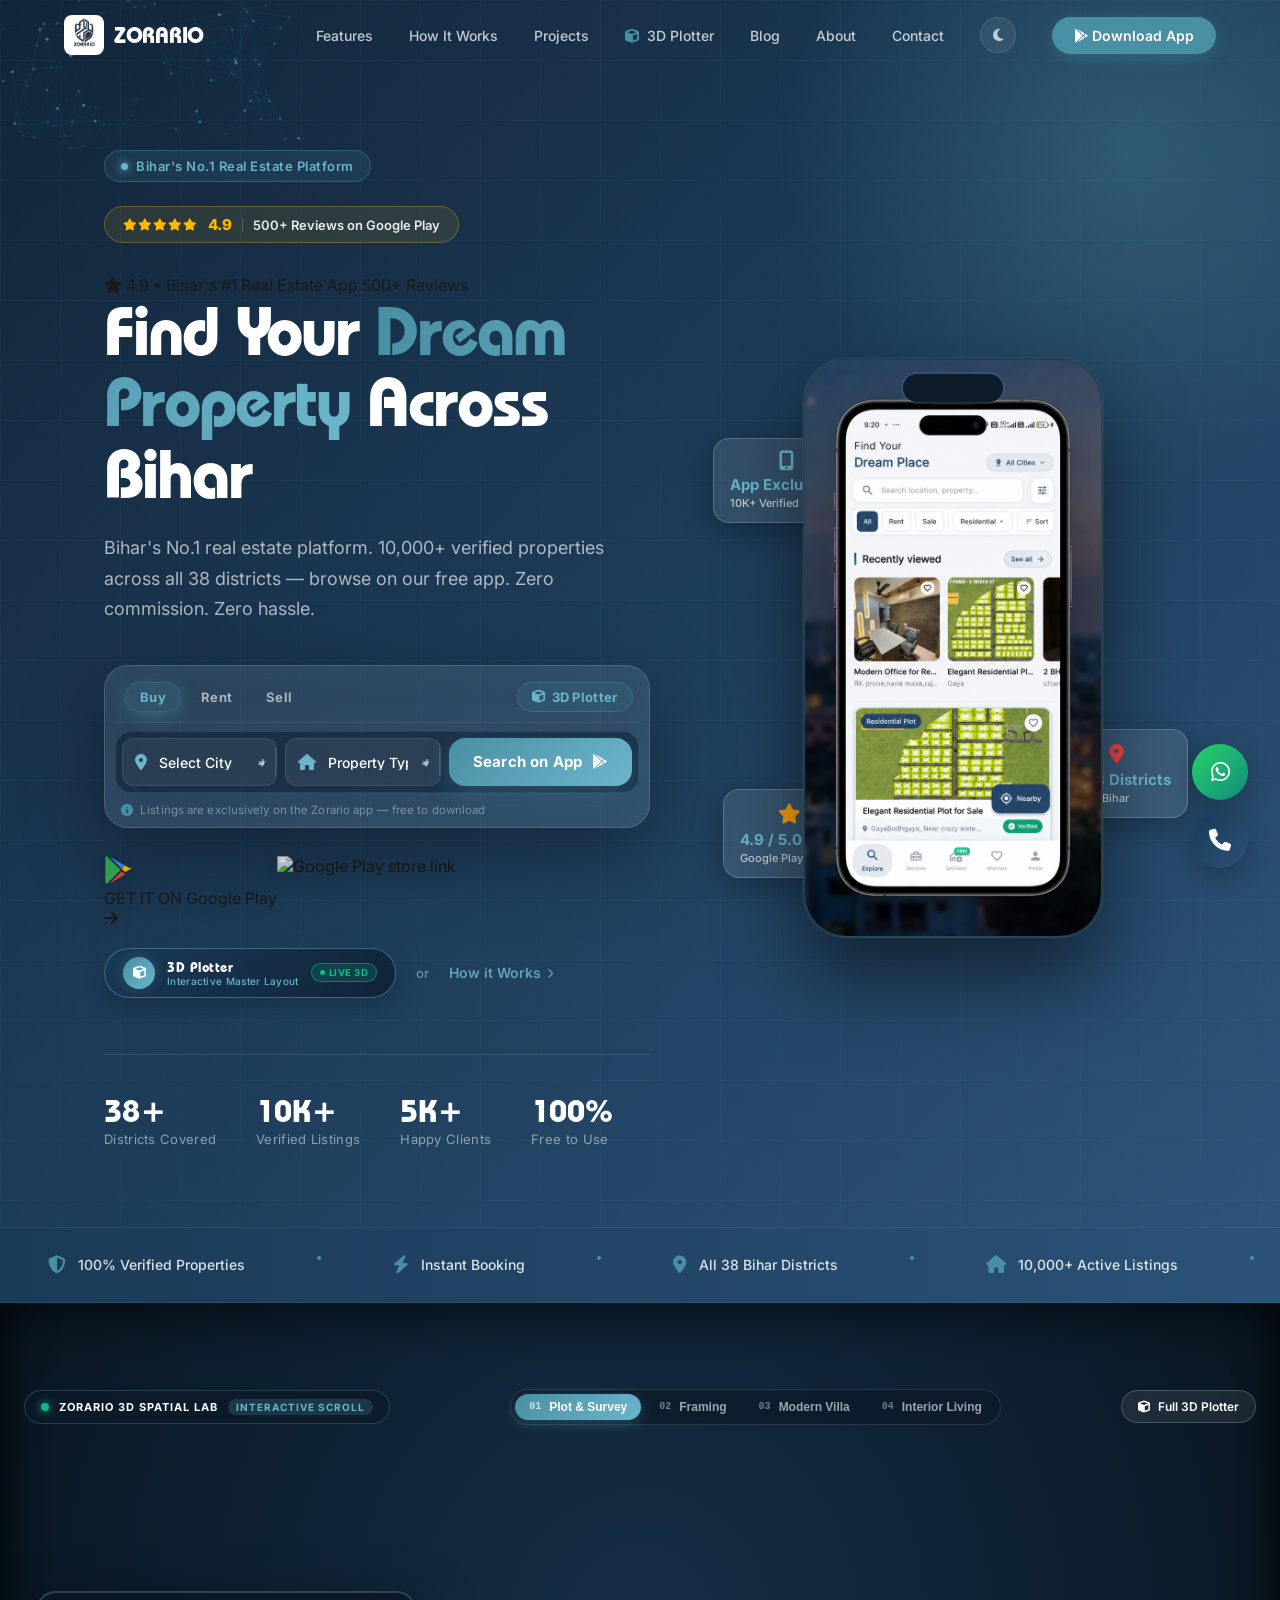
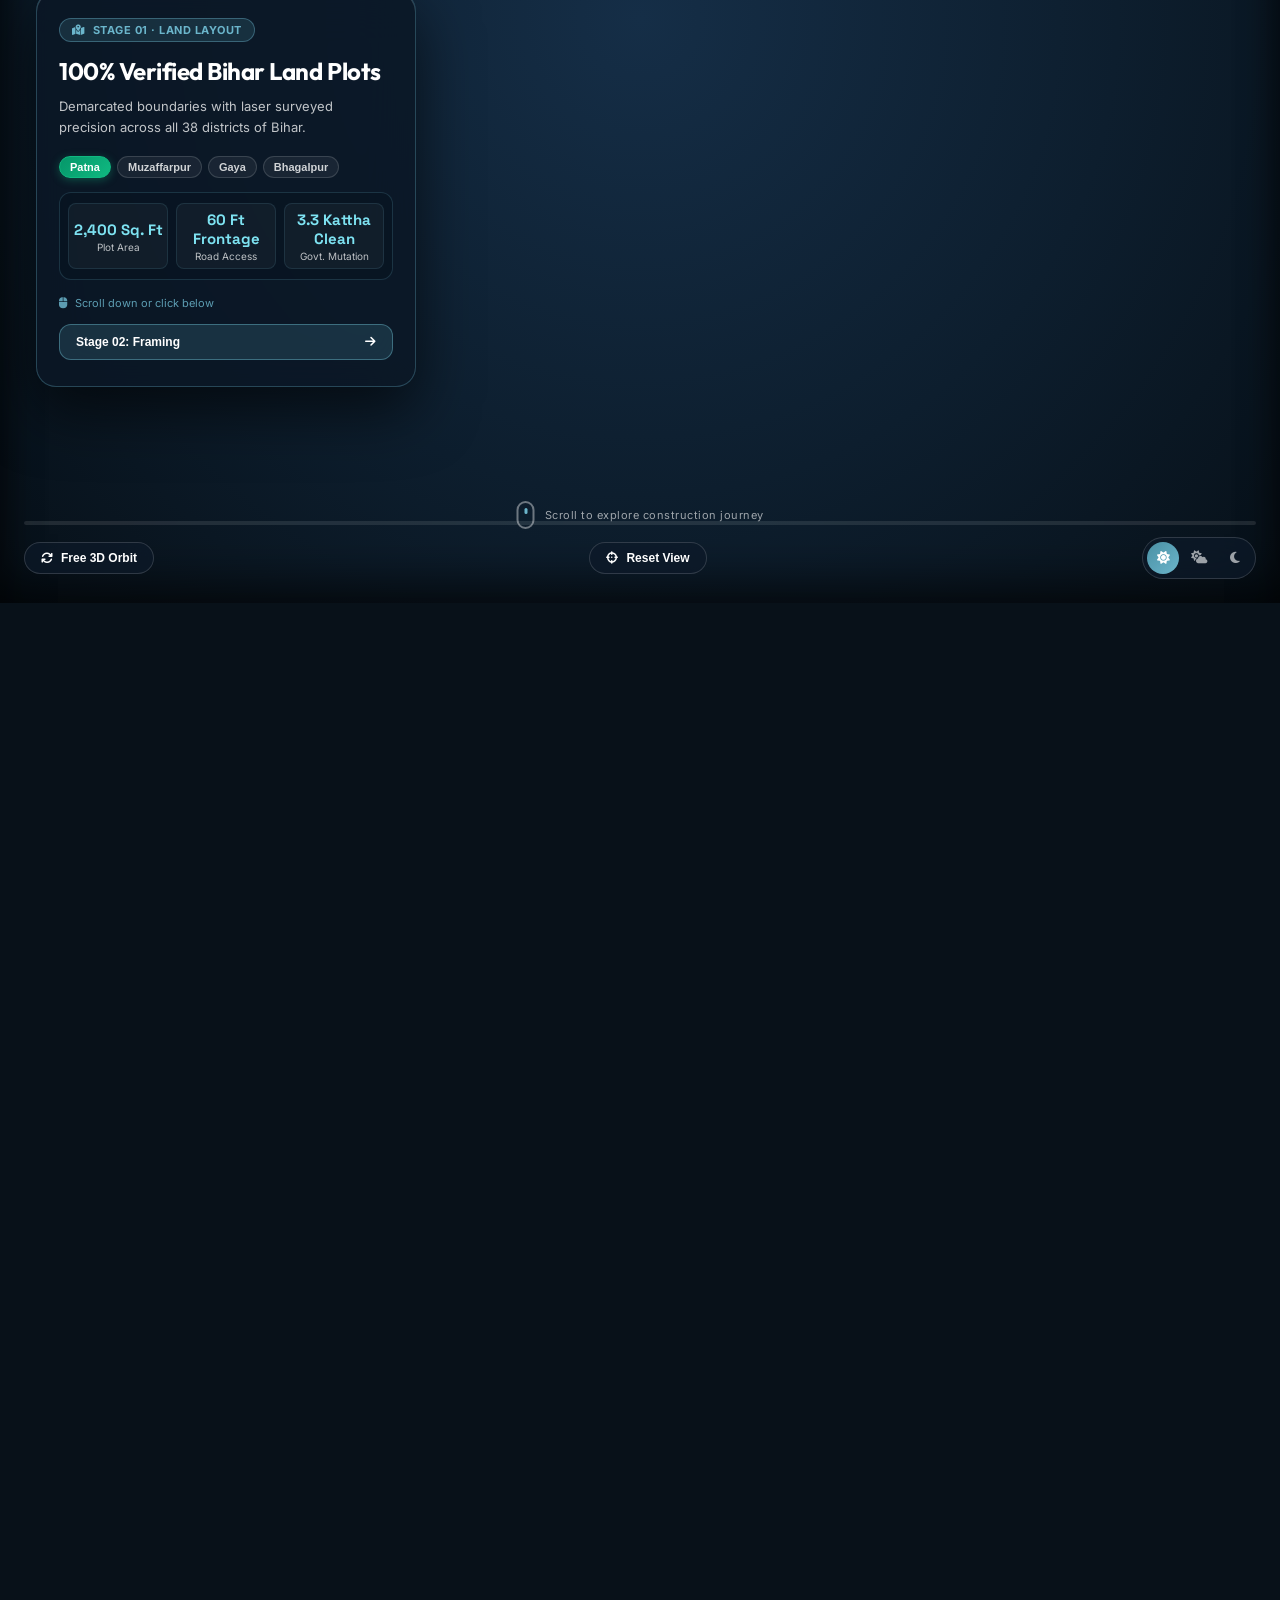
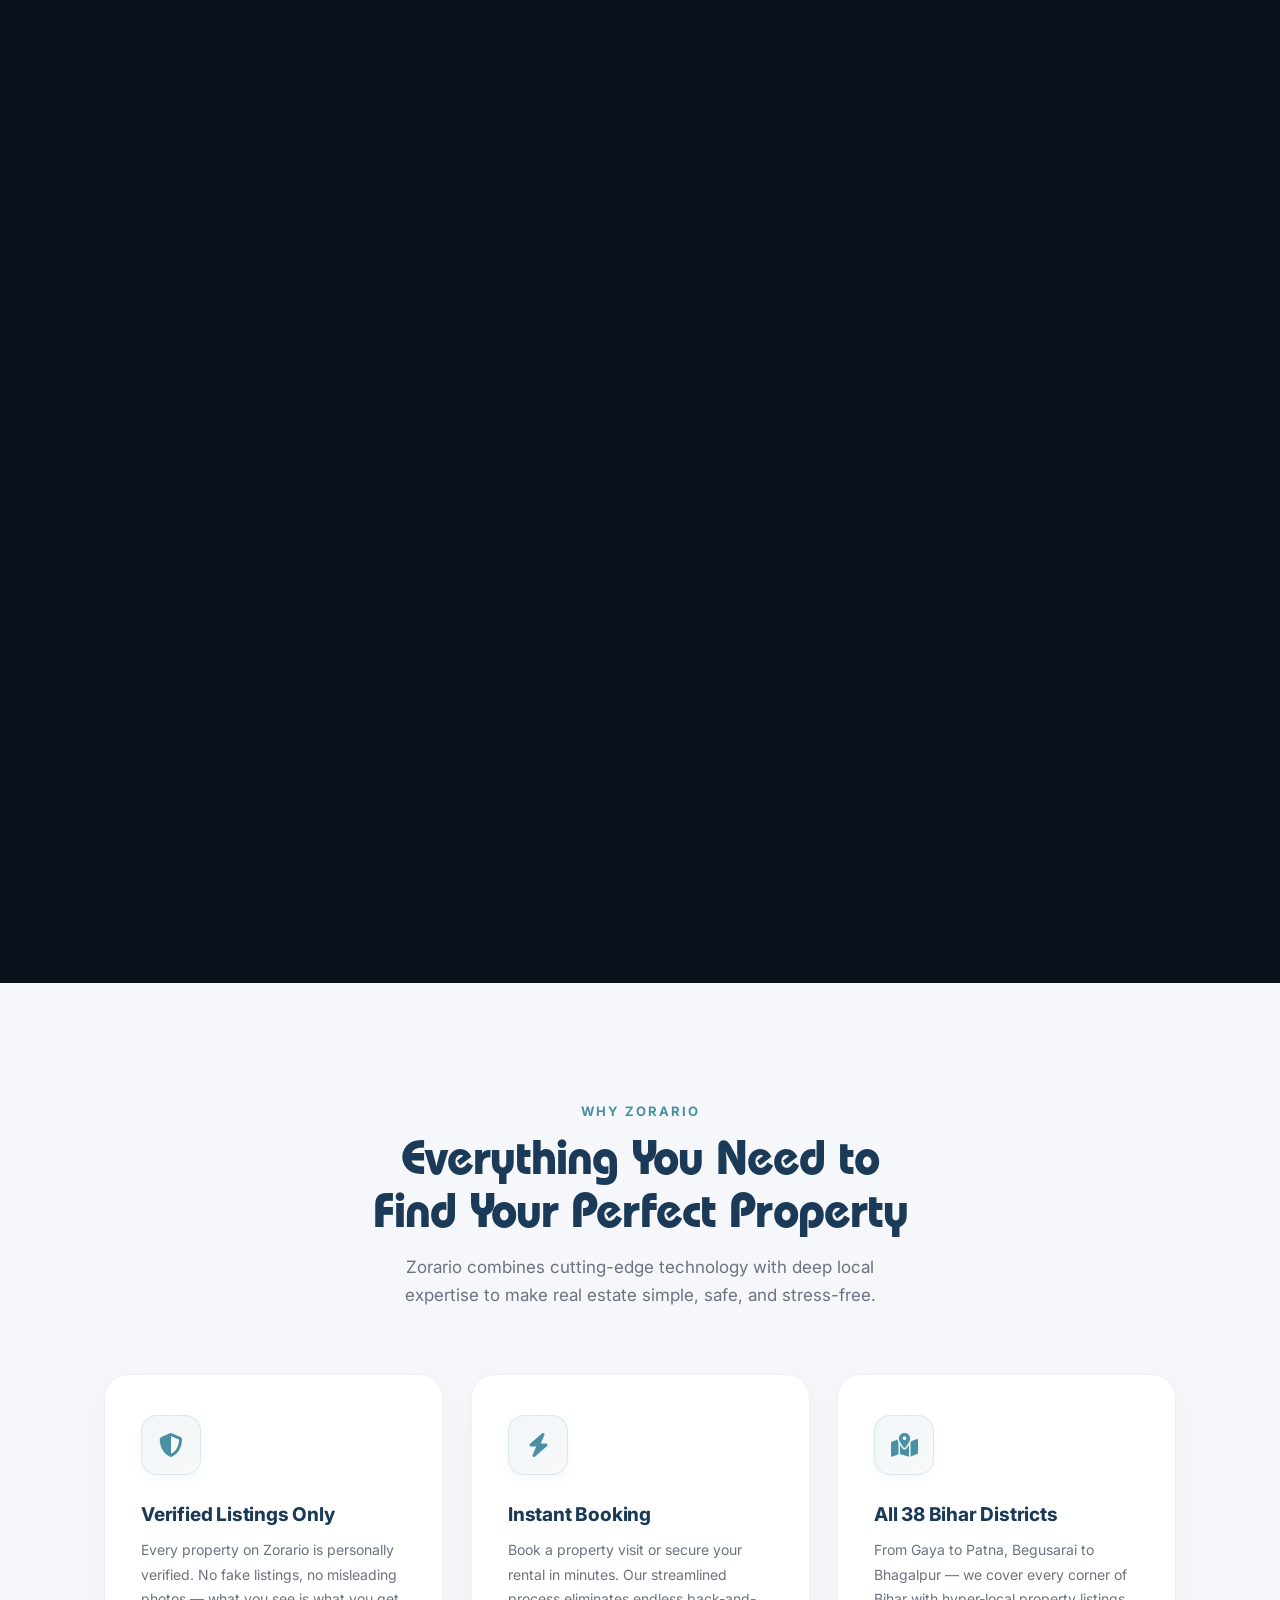
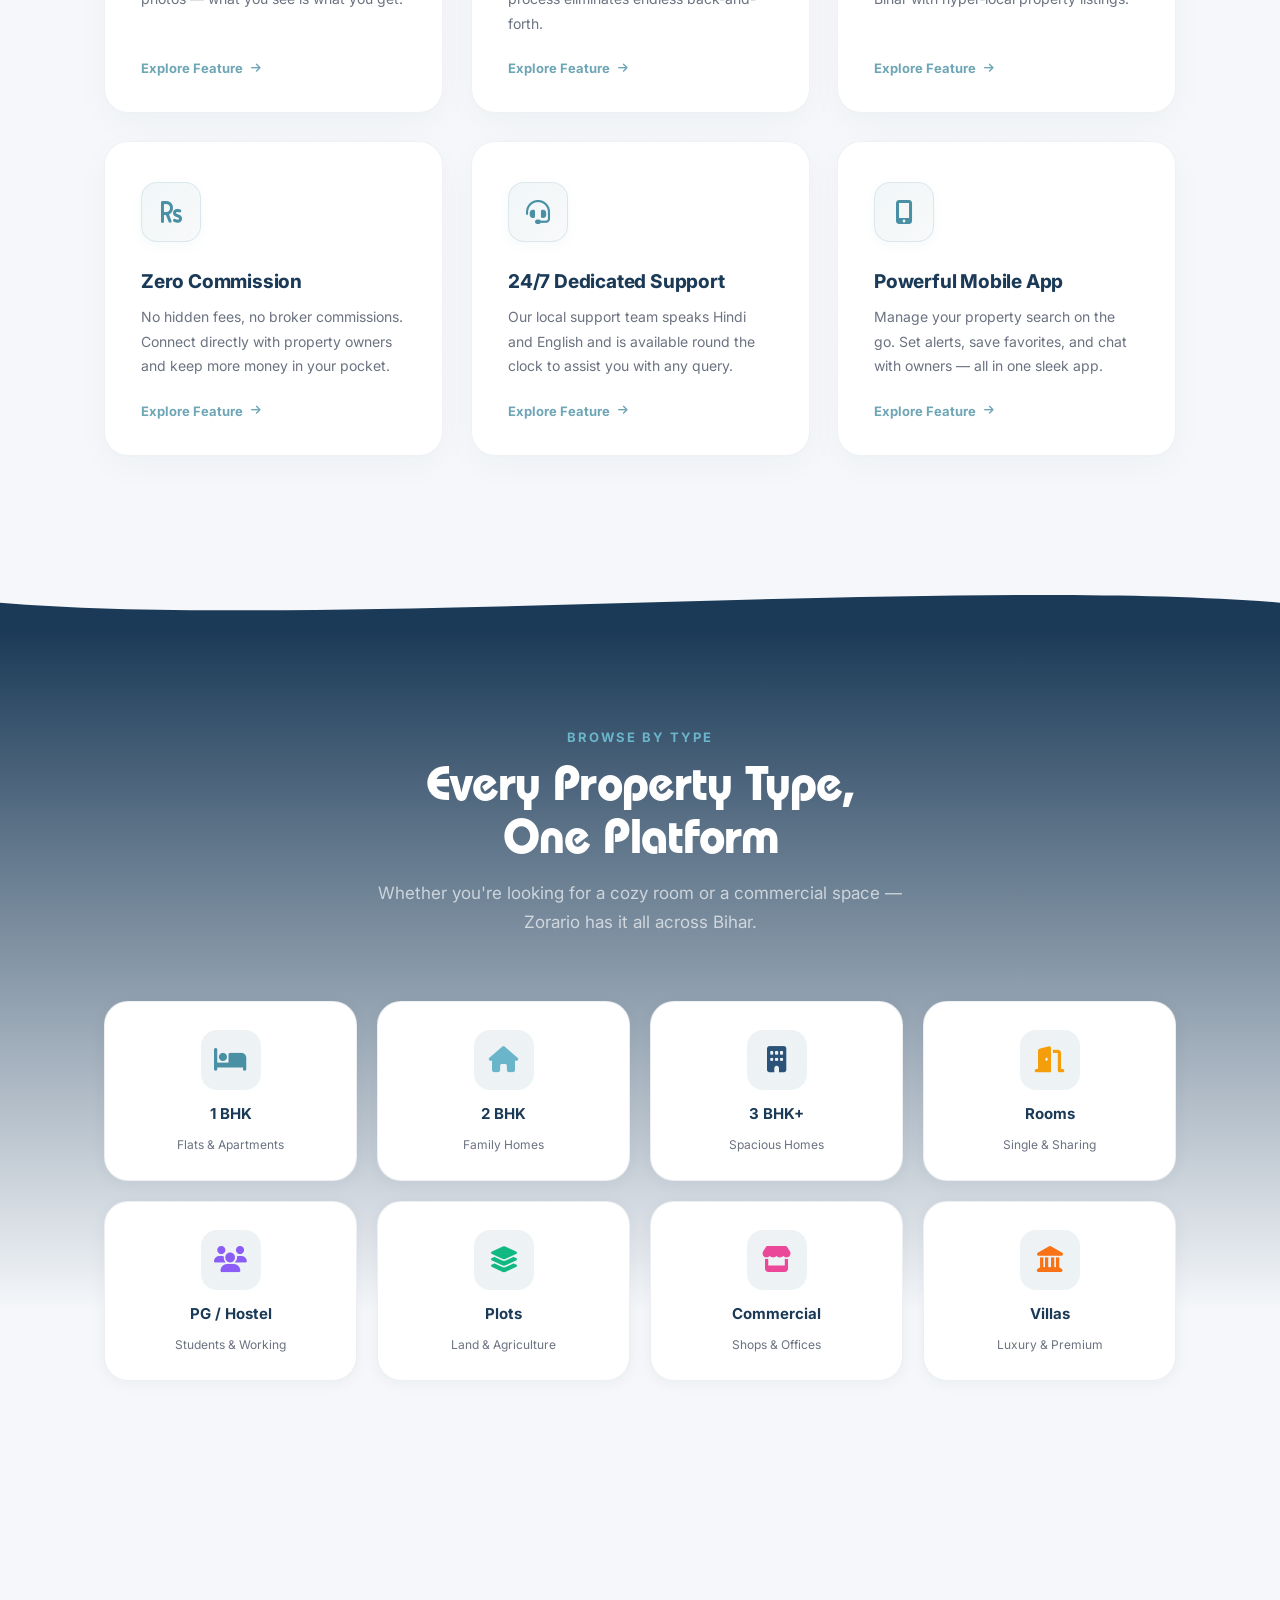
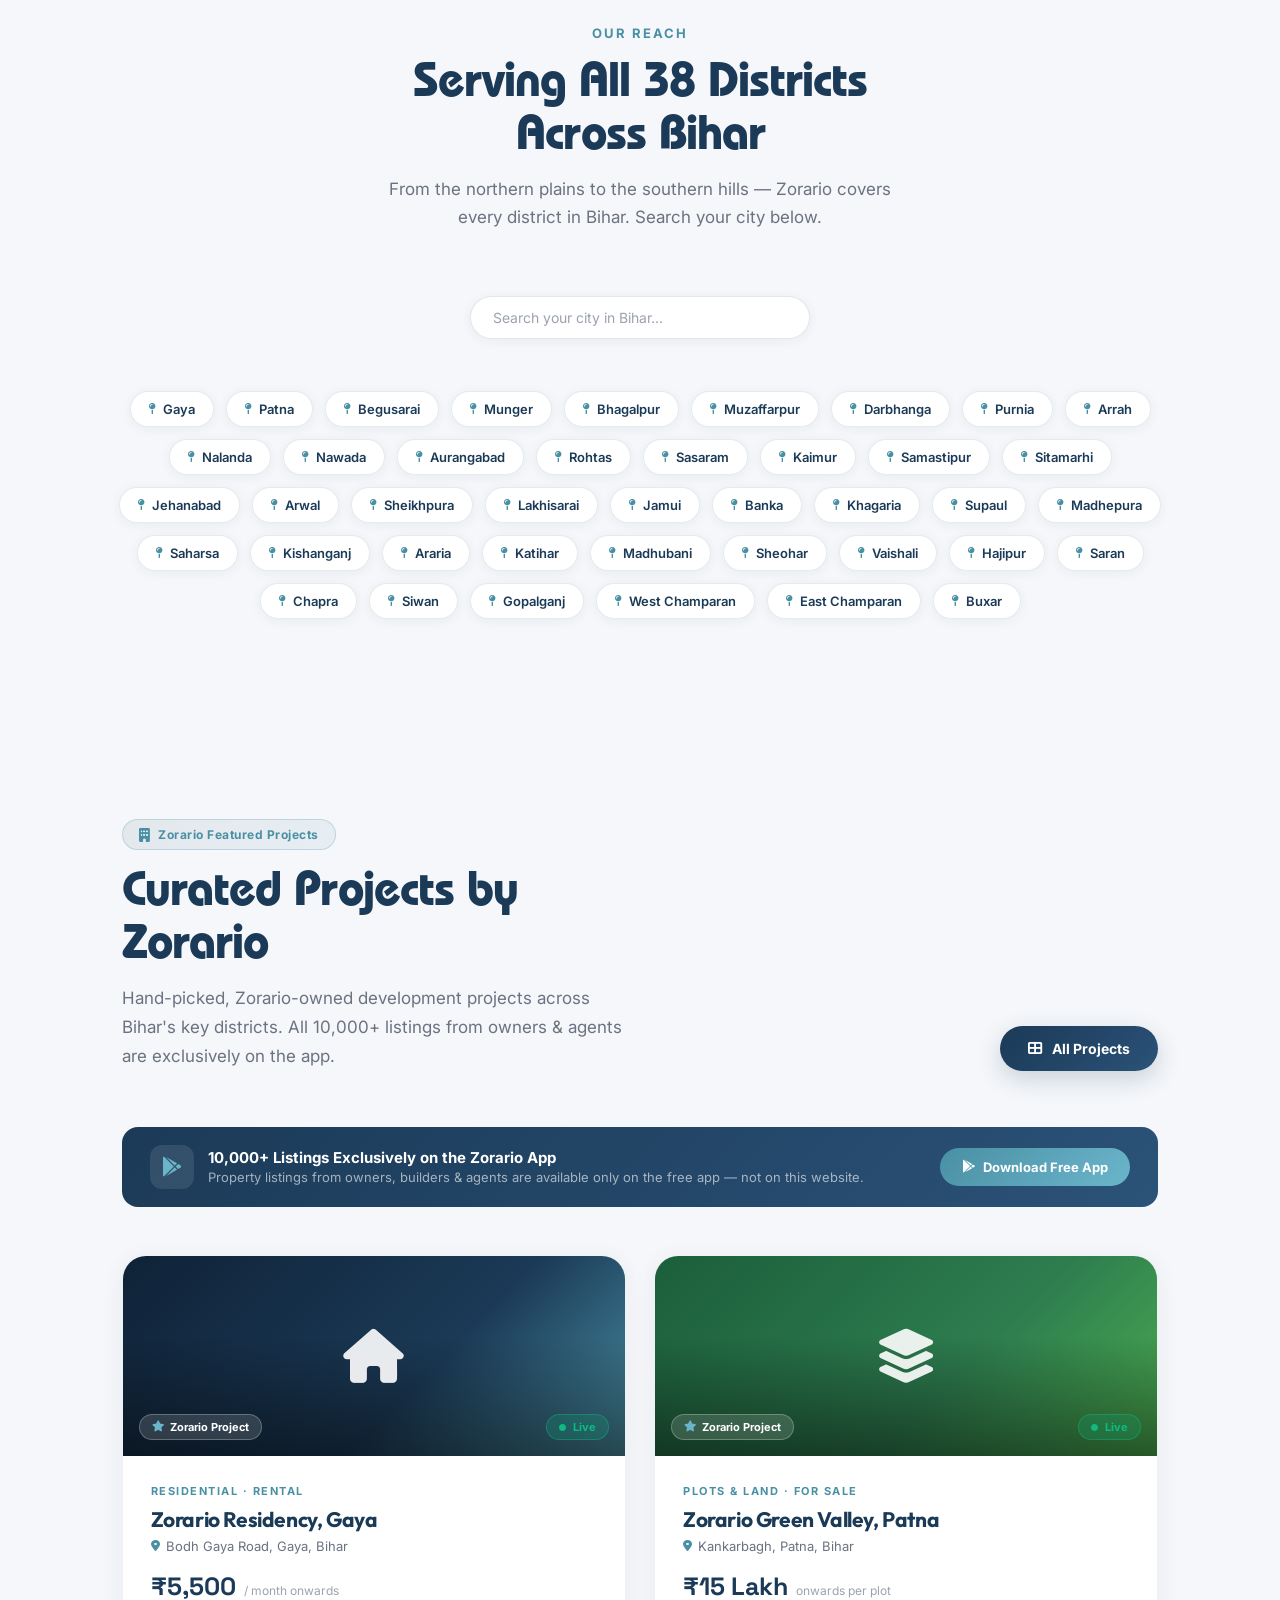
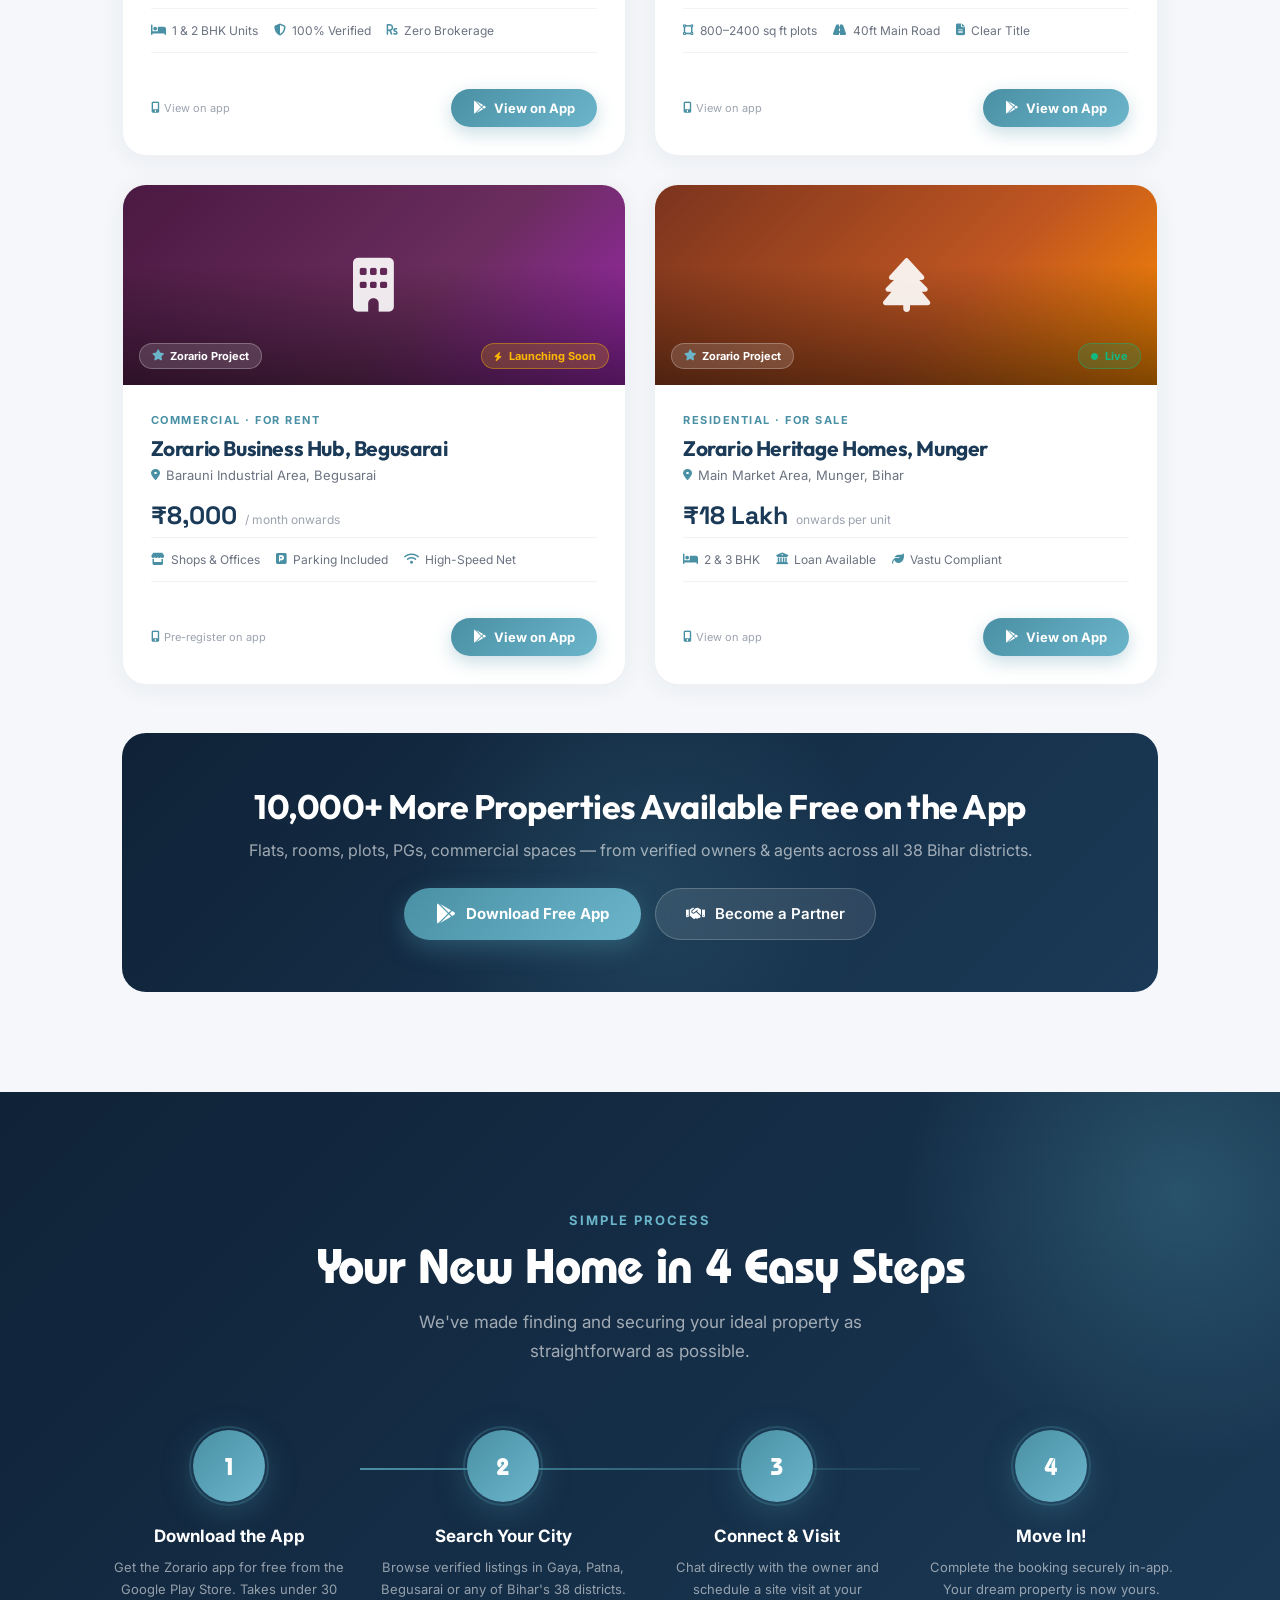
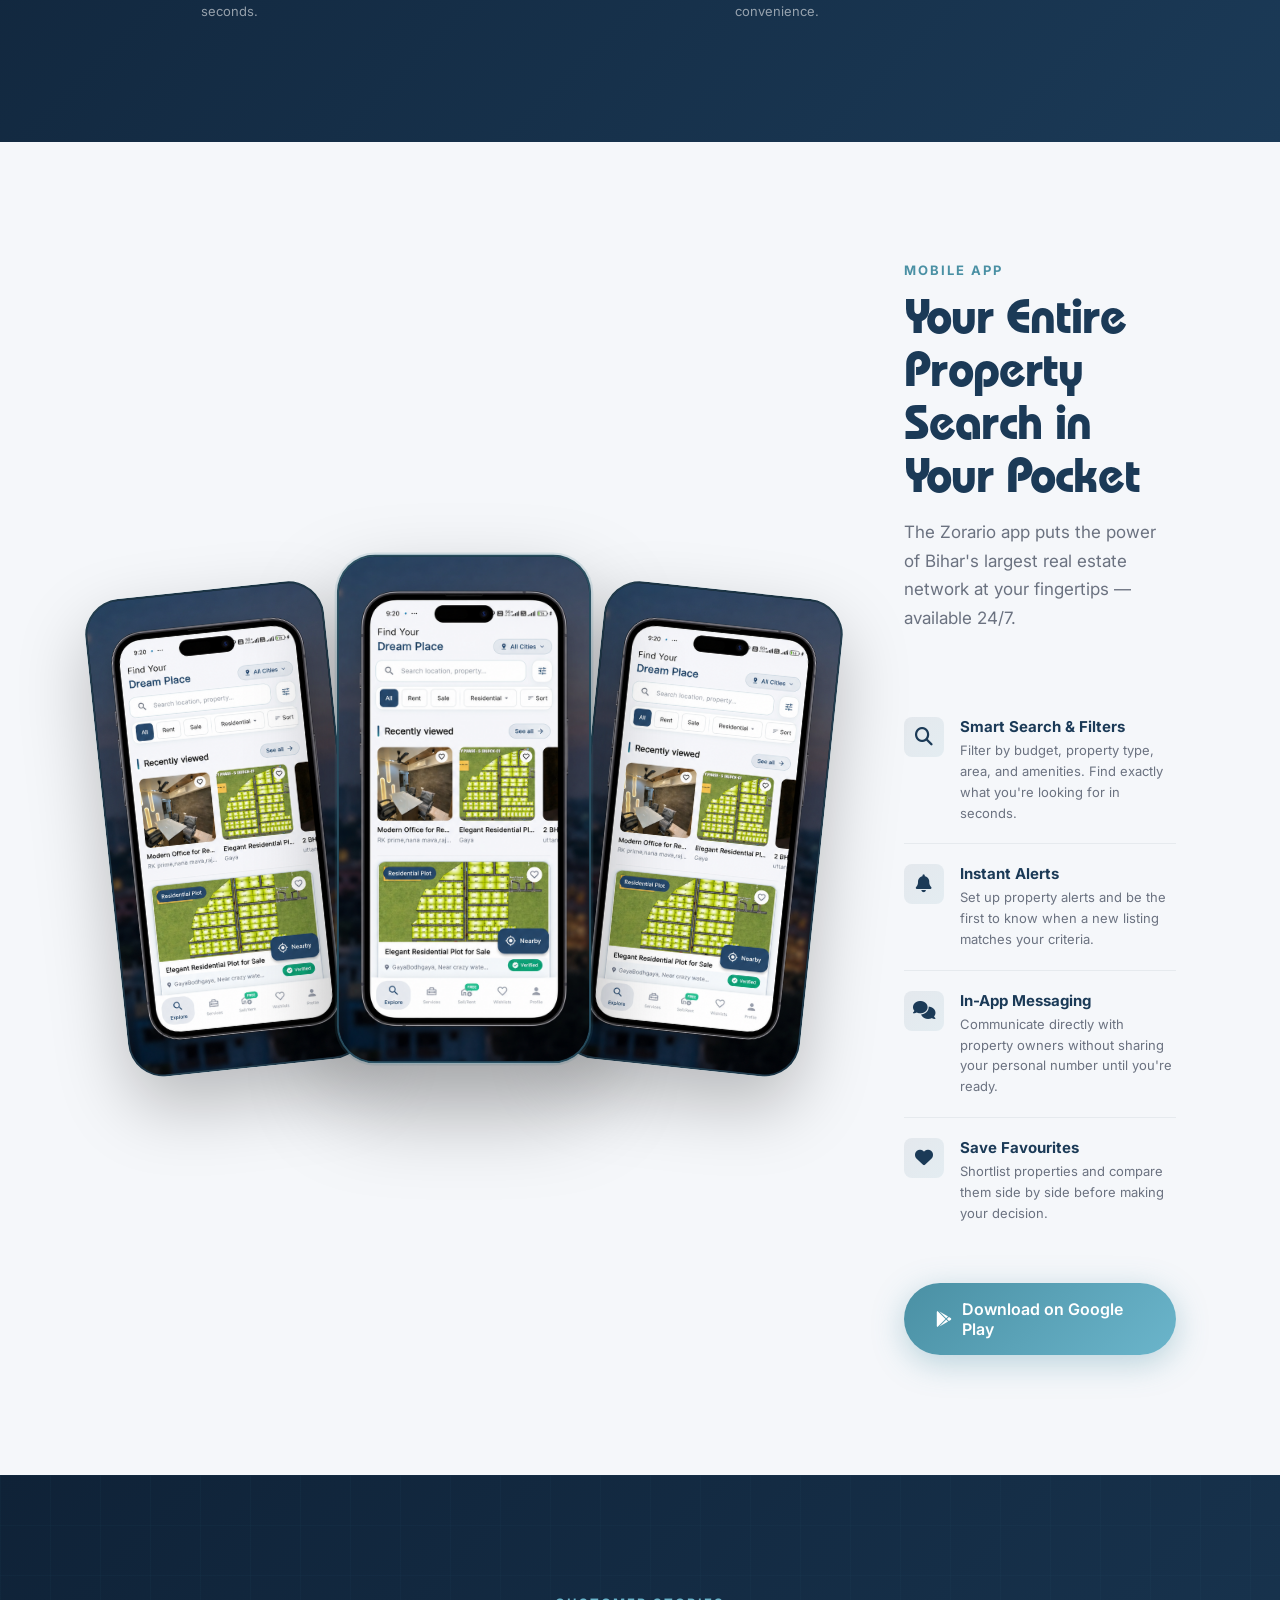
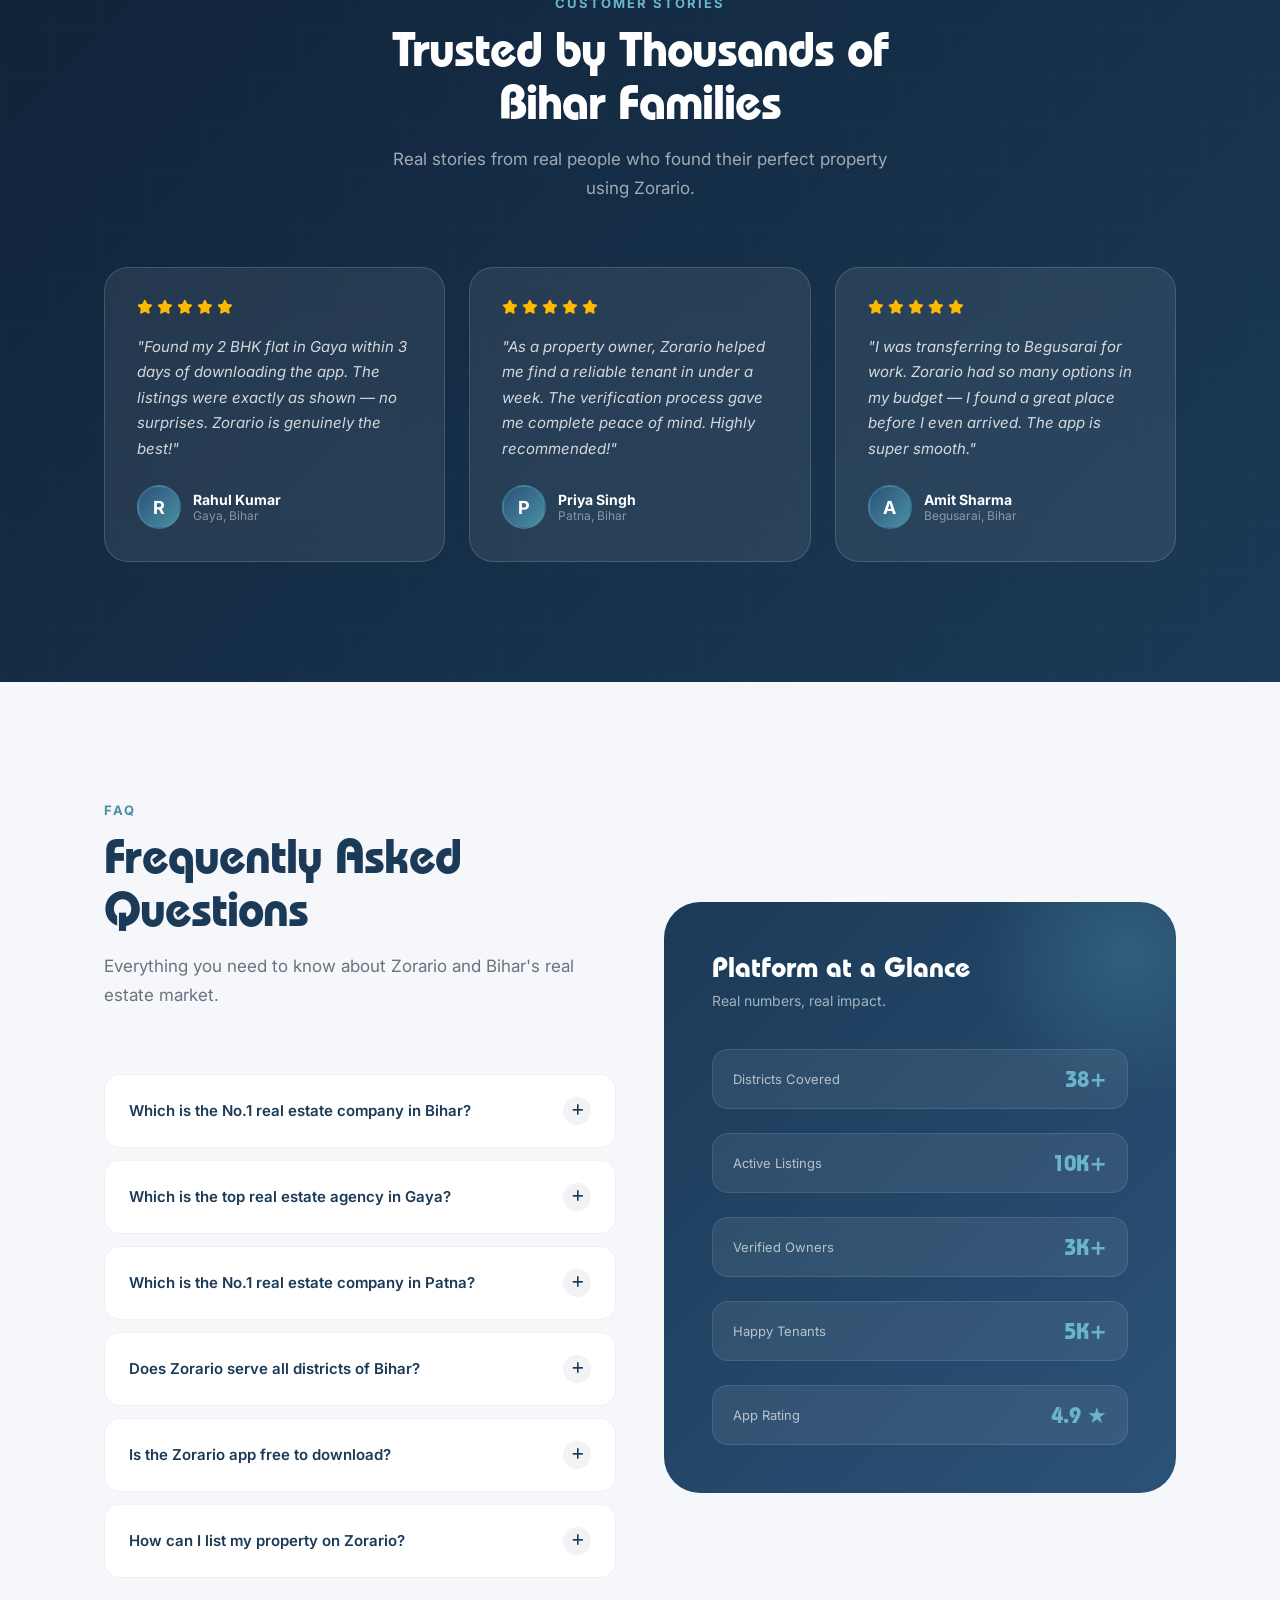
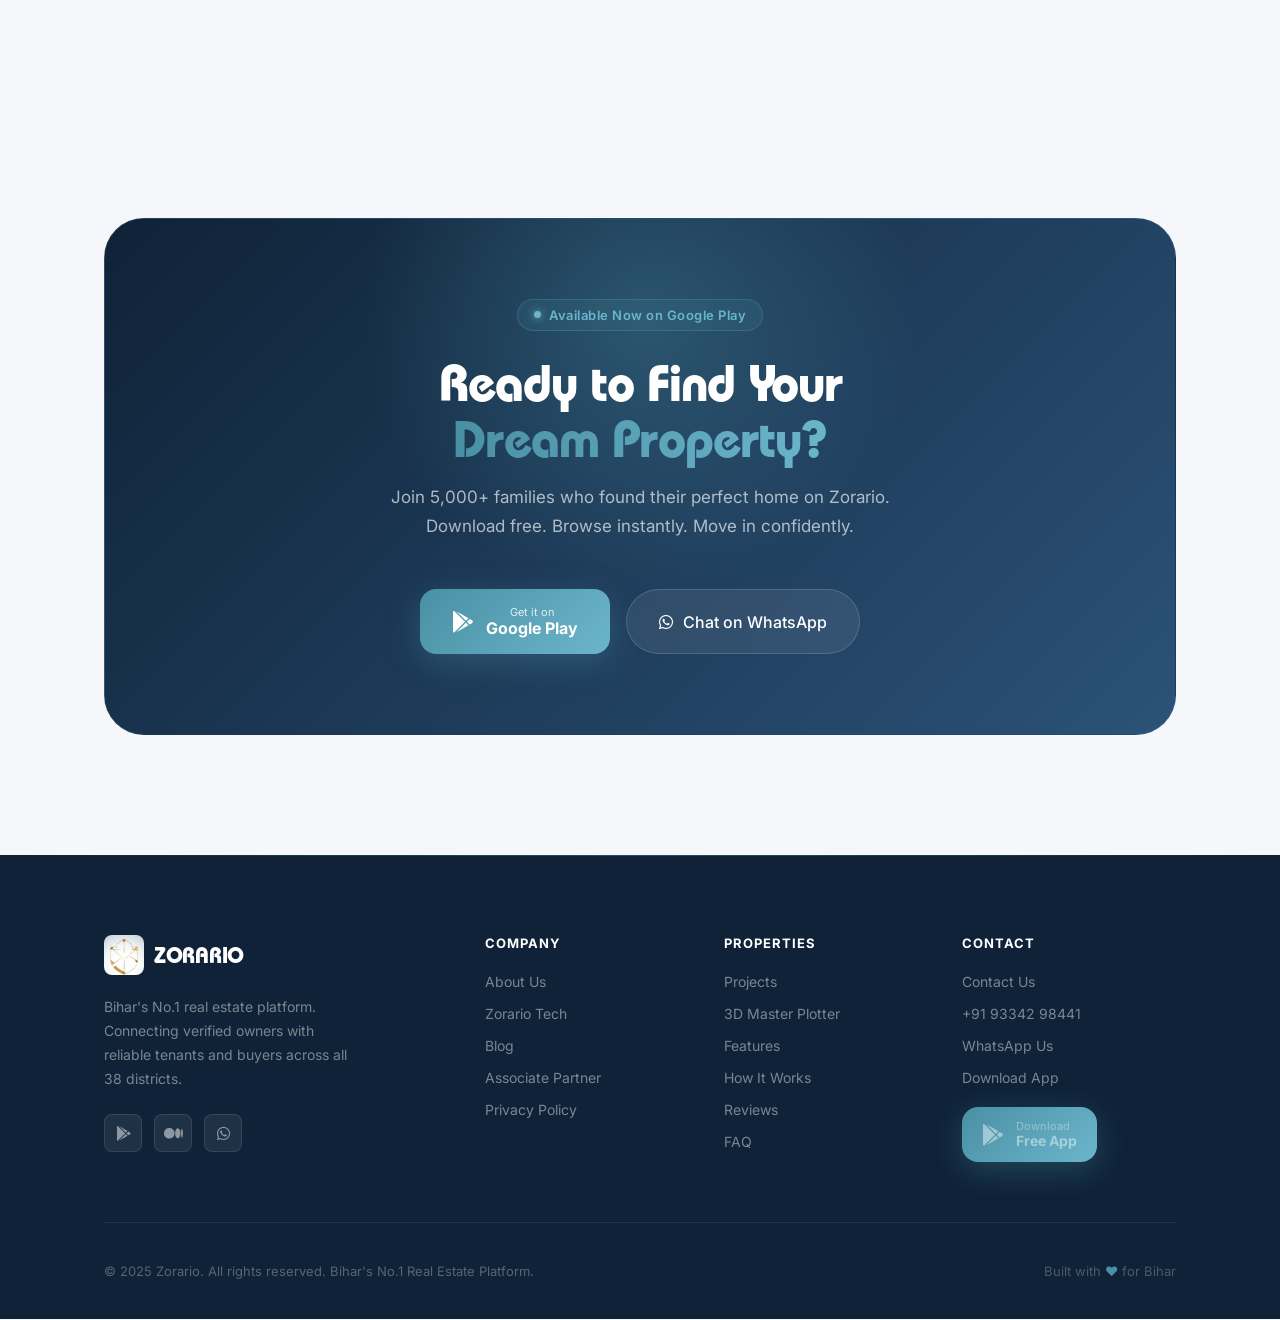
==== commit e8a935eb: "Update index.html" ====
--- a/index.html
+++ b/index.html
@@ -25,6 +25,17 @@
     <meta name="geo.placename" content="Bihar, India">
 
     <link rel="canonical" href="https://www.zorario.com/">
+
+    <!-- Clean URL Script: Automatically removes .html extension in browser address bar -->
+    <script>
+        (function() {
+            if (window.location.protocol !== 'file:' && window.location.pathname.endsWith('.html')) {
+                var clean = window.location.pathname.replace(/\.html$/, '');
+                if (clean.endsWith('/index')) clean = clean.slice(0, -6) || '/';
+                window.history.replaceState(null, '', clean + window.location.search + window.location.hash);
+            }
+        })();
+    </script>
 
     <meta property="og:type" content="website">
     <meta property="og:title" content="Zorario - No.1 Real Estate Company in Bihar | All Districts">
@@ -538,12 +549,12 @@
         <ul class="nav-links" role="list">
             <li><a href="#features" id="nav-link-features">Features</a></li>
             <li><a href="#how-it-works" id="nav-link-how">How It Works</a></li>
-            <li><a href="projects.html" id="nav-link-projects">Projects</a></li>
-            <li><a href="plotter.html" id="nav-link-plotter"><i class="fas fa-cube"
+            <li><a href="/projects" id="nav-link-projects">Projects</a></li>
+            <li><a href="/plotter" id="nav-link-plotter"><i class="fas fa-cube"
                         style="color:#4A90A4;margin-right:4px;"></i> 3D Plotter</a></li>
-            <li><a href="blog.html" id="nav-link-blog">Blog</a></li>
-            <li><a href="about.html" id="nav-link-about">About</a></li>
-            <li><a href="contact.html" id="nav-link-contact">Contact</a></li>
+            <li><a href="/blog" id="nav-link-blog">Blog</a></li>
+            <li><a href="/about" id="nav-link-about">About</a></li>
+            <li><a href="/contact" id="nav-link-contact">Contact</a></li>
             <li>
                 <button class="theme-toggle-btn" id="theme-toggle" aria-label="Toggle dark/light mode">
                     <i class="fas fa-moon" aria-hidden="true"></i>
@@ -576,18 +587,29 @@
         <div class="hero-inner">
             <!-- Left: Content -->
             <div class="hero-content">
-                <div class="hero-badge" role="status" aria-live="polite">
-                    <span class="dot" aria-hidden="true"></span>
-                    Bihar's No.1 Real Estate Platform
-                </div>
-
-                <!-- Rating trust badge -->
-                <div class="hero-rating-badge" aria-label="4.9 out of 5 stars rating on Google Play">
-                    <span class="stars" aria-hidden="true"><i class="fas fa-star"></i><i class="fas fa-star"></i><i
-                            class="fas fa-star"></i><i class="fas fa-star"></i><i class="fas fa-star"></i></span>
-                    <span class="rating-num">4.9</span>
-                    <span class="divider" aria-hidden="true"></span>
-                    <span>500+ Reviews on Google Play</span>
+                <div class="hero-badges-wrapper">
+                    <!-- Desktop badges (hidden on mobile) -->
+                    <div class="hero-badge" role="status" aria-live="polite">
+                        <span class="dot" aria-hidden="true"></span>
+                        Bihar's No.1 Real Estate Platform
+                    </div>
+
+                    <!-- Rating trust badge -->
+                    <div class="hero-rating-badge" aria-label="4.9 out of 5 stars rating on Google Play">
+                        <span class="stars" aria-hidden="true"><i class="fas fa-star"></i><i class="fas fa-star"></i><i
+                                class="fas fa-star"></i><i class="fas fa-star"></i><i class="fas fa-star"></i></span>
+                        <span class="rating-num">4.9</span>
+                        <span class="divider" aria-hidden="true"></span>
+                        <span>500+ Reviews on Google Play</span>
+                    </div>
+
+                    <!-- Single unified mobile trust badge (shown only on mobile) -->
+                    <div class="hero-mobile-trust-badge" aria-label="4.9 Rating - Bihar's No.1 Real Estate App">
+                        <span class="mob-stars"><i class="fas fa-star" aria-hidden="true"></i> 4.9</span>
+                        <span class="mob-dot" aria-hidden="true">•</span>
+                        <span class="mob-text">Bihar's #1 Real Estate App</span>
+                        <span class="mob-pill">500+ Reviews</span>
+                    </div>
                 </div>
 
                 <h1>
@@ -607,9 +629,9 @@
                         <button class="search-tab active" role="tab" aria-selected="true" data-type="buy">Buy</button>
                         <button class="search-tab" role="tab" aria-selected="false" data-type="rent">Rent</button>
                         <button class="search-tab" role="tab" aria-selected="false" data-type="sell">Sell</button>
-                        <a href="plotter.html" class="search-tab search-tab-plotter"
+                        <a href="/plotter" class="search-tab search-tab-plotter"
                             title="Launch Interactive 3D Plotter">
-                            <i class="fas fa-cube"></i> 3D Plotter
+                            <i class="fas fa-cube" aria-hidden="true"></i> <span>3D Plotter</span>
                         </a>
                     </div>
                     <div class="search-bar-inner">
@@ -656,10 +678,25 @@
                 <div class="hero-app-badges reveal reveal-delay-3">
                     <a href="https://play.google.com/store/apps/details?id=com.akash.prop8" target="_blank"
                         rel="noopener" class="app-badge-google-play" aria-label="Get Zorario app on Google Play">
+                        <div class="google-play-card-inner">
+                            <svg class="gp-icon" viewBox="0 0 512 512" width="28" height="28" aria-hidden="true">
+                                <path fill="#4285F4" d="M325.3 234.3L104.6 13l280.8 161.2-60.1 60.1z"/>
+                                <path fill="#34A853" d="M47 0C34 6.8 25.3 19.2 25.3 35.3v441.3c0 16.1 8.7 28.5 21.7 35.3l255.6-256L47 0z"/>
+                                <path fill="#EA4335" d="M325.3 277.7l60.1 60.1L104.6 499l220.7-221.3z"/>
+                                <path fill="#FBBC04" d="M486.7 232.8L385.4 174.2l-60.1 60.1 60.1 60.1 101.3-58.6c17.5-10.1 17.5-26.6 0-36.7z"/>
+                            </svg>
+                            <div class="gp-text">
+                                <span class="gp-sub">GET IT ON</span>
+                                <span class="gp-title">Google Play</span>
+                            </div>
+                            <div class="gp-chip" aria-hidden="true">
+                                <i class="fas fa-arrow-right"></i>
+                            </div>
+                        </div>
                         <img src="https://upload.wikimedia.org/wikipedia/commons/7/78/Google_Play_Store_badge_EN.svg"
-                            alt="Google Play store link" height="42">
+                            alt="Google Play store link" class="desktop-gp-img" height="42">
                     </a>
-                    <a href="plotter.html" class="hero-plotter-cta-btn" id="hero-plotter-btn"
+                    <a href="/plotter" class="hero-plotter-cta-btn" id="hero-plotter-btn"
                         aria-label="Explore Interactive 3D Plotter">
                         <span class="plotter-btn-icon"><i class="fas fa-cube" aria-hidden="true"></i></span>
                         <span class="plotter-btn-text">
@@ -808,7 +845,7 @@
                     </div>
 
                     <div class="journey-hud-actions">
-                        <a href="plotter.html" class="journey-plotter-link" title="Open Full 3D Master Plotter">
+                        <a href="/plotter" class="journey-plotter-link" title="Open Full 3D Master Plotter">
                             <i class="fas fa-cube"></i>
                             <span>Full 3D Plotter</span>
                         </a>
@@ -1705,7 +1742,7 @@
                             listings from owners &amp; agents are exclusively on the app.
                         </p>
                     </div>
-                    <a href="projects.html" class="fp-header-cta" id="fp-see-all-btn">
+                    <a href="/projects" class="fp-header-cta" id="fp-see-all-btn">
                         <i class="fas fa-th-large"></i> All Projects
                     </a>
                 </div>
@@ -1887,7 +1924,7 @@
                             class="fp-cta-btn-primary" rel="noopener" target="_blank" id="fp-bottom-app-btn">
                             <i class="fab fa-google-play" style="font-size:20px;"></i> Download Free App
                         </a>
-                        <a href="associate-partner.html" class="fp-cta-btn-secondary" id="fp-partner-btn">
+                        <a href="/associate-partner" class="fp-cta-btn-secondary" id="fp-partner-btn">
                             <i class="fas fa-handshake"></i> Become a Partner
                         </a>
                     </div>
@@ -2326,11 +2363,11 @@
                 <nav class="footer-col" aria-label="Company links">
                     <h4>Company</h4>
                     <ul>
-                        <li><a href="about.html">About Us</a></li>
-                        <li><a href="zorario-tech.html">Zorario Tech</a></li>
-                        <li><a href="blog.html">Blog</a></li>
-                        <li><a href="associate-partner.html">Associate Partner</a></li>
-                        <li><a href="privacy-policy.html">Privacy Policy</a></li>
+                        <li><a href="/about">About Us</a></li>
+                        <li><a href="/zorario-tech">Zorario Tech</a></li>
+                        <li><a href="/blog">Blog</a></li>
+                        <li><a href="/associate-partner">Associate Partner</a></li>
+                        <li><a href="/privacy-policy">Privacy Policy</a></li>
                     </ul>
                 </nav>
 
@@ -2338,8 +2375,8 @@
                 <nav class="footer-col" aria-label="Property links">
                     <h4>Properties</h4>
                     <ul>
-                        <li><a href="projects.html">Projects</a></li>
-                        <li><a href="plotter.html">3D Master Plotter</a></li>
+                        <li><a href="/projects">Projects</a></li>
+                        <li><a href="/plotter">3D Master Plotter</a></li>
                         <li><a href="#features">Features</a></li>
                         <li><a href="#how-it-works">How It Works</a></li>
                         <li><a href="#testimonials">Reviews</a></li>
@@ -2351,10 +2388,10 @@
                 <nav class="footer-col" aria-label="Contact links">
                     <h4>Contact</h4>
                     <ul>
-                        <li><a href="contact.html">Contact Us</a></li>
+                        <li><a href="/contact">Contact Us</a></li>
                         <li><a href="tel:+919334298441">+91 93342 98441</a></li>
                         <li><a href="https://wa.me/919334298441" rel="noopener" target="_blank">WhatsApp Us</a></li>
-                        <li><a href="download-app.html">Download App</a></li>
+                        <li><a href="/download-app">Download App</a></li>
                         <li>
                             <a href="https://play.google.com/store/apps/details?id=com.akash.prop8"
                                 class="store-btn store-btn-android" id="footer-download-btn"
--- a/style.css
+++ b/style.css
@@ -1984,6 +1984,12 @@
     flex-direction: column;
     gap: 12px;
     z-index: 999;
+    transition: bottom 0.35s ease, right 0.35s ease, transform 0.35s ease;
+}
+
+body.in-3d-journey .support-container {
+    bottom: 96px;
+    right: 28px;
 }
 
 .support-btn {
@@ -3232,12 +3238,15 @@
 }
 
 .journey-sticky-viewport {
+    position: -webkit-sticky;
     position: sticky;
     top: 0;
     left: 0;
     width: 100%;
     height: 100vh;
+    height: 100dvh;
     overflow: hidden;
+    z-index: 25;
     background: radial-gradient(circle at 50% 35%, #152e47 0%, #0d1e2e 55%, #071018 100%);
     box-shadow: inset 0 20px 40px rgba(0, 0, 0, 0.4), inset 0 -20px 40px rgba(0, 0, 0, 0.6);
 }
@@ -3248,12 +3257,16 @@
     width: 100%;
     height: 100%;
     display: block;
-    cursor: grab;
+    cursor: default;
     z-index: 1;
     touch-action: pan-y;
 }
 
-#journey-3d-canvas:active {
+#journey-3d-canvas.orbit-active {
+    cursor: grab;
+}
+
+#journey-3d-canvas.orbit-active:active {
     cursor: grabbing;
 }
 
@@ -3384,32 +3397,33 @@
     max-width: calc(100vw - 72px);
     z-index: 10;
     pointer-events: none;
+    display: grid;
+    grid-template-columns: 1fr;
+    grid-template-rows: 1fr;
+    align-items: start;
 }
 
 .journey-card {
-    background: rgba(13, 27, 42, 0.75);
-    border: 1px solid rgba(107, 181, 203, 0.25);
-    backdrop-filter: blur(20px);
-    -webkit-backdrop-filter: blur(20px);
-    padding: 28px 24px;
+    grid-area: 1 / 1;
+    background: rgba(11, 23, 38, 0.84);
+    border: 1px solid rgba(107, 181, 203, 0.3);
+    backdrop-filter: blur(24px);
+    -webkit-backdrop-filter: blur(24px);
+    padding: 26px 22px;
     border-radius: 20px;
-    box-shadow: 0 20px 50px rgba(0, 0, 0, 0.5), inset 0 1px 0 rgba(255, 255, 255, 0.15);
+    box-shadow: 0 24px 60px rgba(0, 0, 0, 0.6), inset 0 1px 0 rgba(255, 255, 255, 0.18);
     opacity: 0;
     visibility: hidden;
-    transform: translateY(20px) scale(0.96);
-    transition: opacity 0.5s cubic-bezier(0.16, 1, 0.3, 1), transform 0.5s cubic-bezier(0.16, 1, 0.3, 1), visibility 0.5s;
-    pointer-events: auto;
-    position: absolute;
-    top: 0;
-    left: 0;
-    right: 0;
+    transform: translateY(16px) scale(0.97);
+    transition: opacity 0.45s cubic-bezier(0.16, 1, 0.3, 1), transform 0.45s cubic-bezier(0.16, 1, 0.3, 1), visibility 0.45s;
+    pointer-events: none;
 }
 
 .journey-card.active {
     opacity: 1;
     visibility: visible;
     transform: translateY(0) scale(1);
-    position: relative;
+    pointer-events: auto;
 }
 
 .jcard-badge {
@@ -3535,6 +3549,90 @@
 .jcard-cta-btn:hover {
     transform: translateY(-2px);
     box-shadow: 0 12px 28px rgba(74, 144, 164, 0.55);
+}
+
+/* Interactive Interior Perspective Switcher */
+.int-view-selector {
+    display: flex;
+    gap: 6px;
+    margin-bottom: 14px;
+    background: rgba(8, 20, 36, 0.65);
+    padding: 3px;
+    border-radius: 12px;
+    border: 1px solid rgba(107, 181, 203, 0.25);
+}
+
+.int-view-btn {
+    flex: 1;
+    display: flex;
+    align-items: center;
+    justify-content: center;
+    gap: 6px;
+    background: transparent;
+    border: none;
+    color: rgba(255, 255, 255, 0.72);
+    font-size: 11px;
+    font-weight: 600;
+    padding: 7px 8px;
+    border-radius: 8px;
+    cursor: pointer;
+    transition: all 0.25s ease;
+}
+
+.int-view-btn i {
+    font-size: 10px;
+    color: #6BB5CB;
+}
+
+.int-view-btn.active {
+    background: linear-gradient(135deg, #4A90A4, #6BB5CB);
+    color: #fff;
+    box-shadow: 0 4px 12px rgba(74, 144, 164, 0.35);
+}
+
+.int-view-btn.active i {
+    color: #fff;
+}
+
+.int-view-btn:hover:not(.active) {
+    color: #fff;
+    background: rgba(255, 255, 255, 0.08);
+}
+
+.jcard-action-row {
+    display: flex;
+    gap: 8px;
+    align-items: center;
+    margin-top: 4px;
+}
+
+.jcard-action-row .jcard-cta-btn {
+    flex: 1;
+    padding: 10px 14px;
+}
+
+.jcard-orbit-shortcut {
+    display: inline-flex;
+    align-items: center;
+    justify-content: center;
+    gap: 6px;
+    background: rgba(255, 255, 255, 0.06);
+    border: 1px solid rgba(107, 181, 203, 0.35);
+    color: #6BB5CB;
+    padding: 10px 14px;
+    border-radius: 12px;
+    font-size: 11.5px;
+    font-weight: 600;
+    cursor: pointer;
+    white-space: nowrap;
+    transition: all 0.25s ease;
+}
+
+.jcard-orbit-shortcut:hover {
+    background: rgba(74, 144, 164, 0.25);
+    color: #fff;
+    border-color: #6BB5CB;
+    transform: translateY(-2px);
 }
 
 /* Land Layout Interactive District Switcher */
@@ -3823,12 +3921,37 @@
         padding: 2.5px 7px;
     }
 
+    .int-view-selector {
+        gap: 3px;
+        margin-bottom: 7px;
+        padding: 2px;
+    }
+
+    .int-view-btn {
+        font-size: 9px;
+        padding: 5px 3px;
+        gap: 3px;
+    }
+
+    .int-view-btn i {
+        font-size: 8.5px;
+    }
+
+    .jcard-action-row {
+        gap: 6px;
+    }
+
+    .jcard-orbit-shortcut {
+        padding: 8px 10px;
+        font-size: 10.5px;
+    }
+
     .journey-stage-stepper {
         display: none;
     }
 
     .journey-top-hud {
-        top: 66px;
+        top: 76px;
         left: 10px;
         right: 10px;
         gap: 6px;
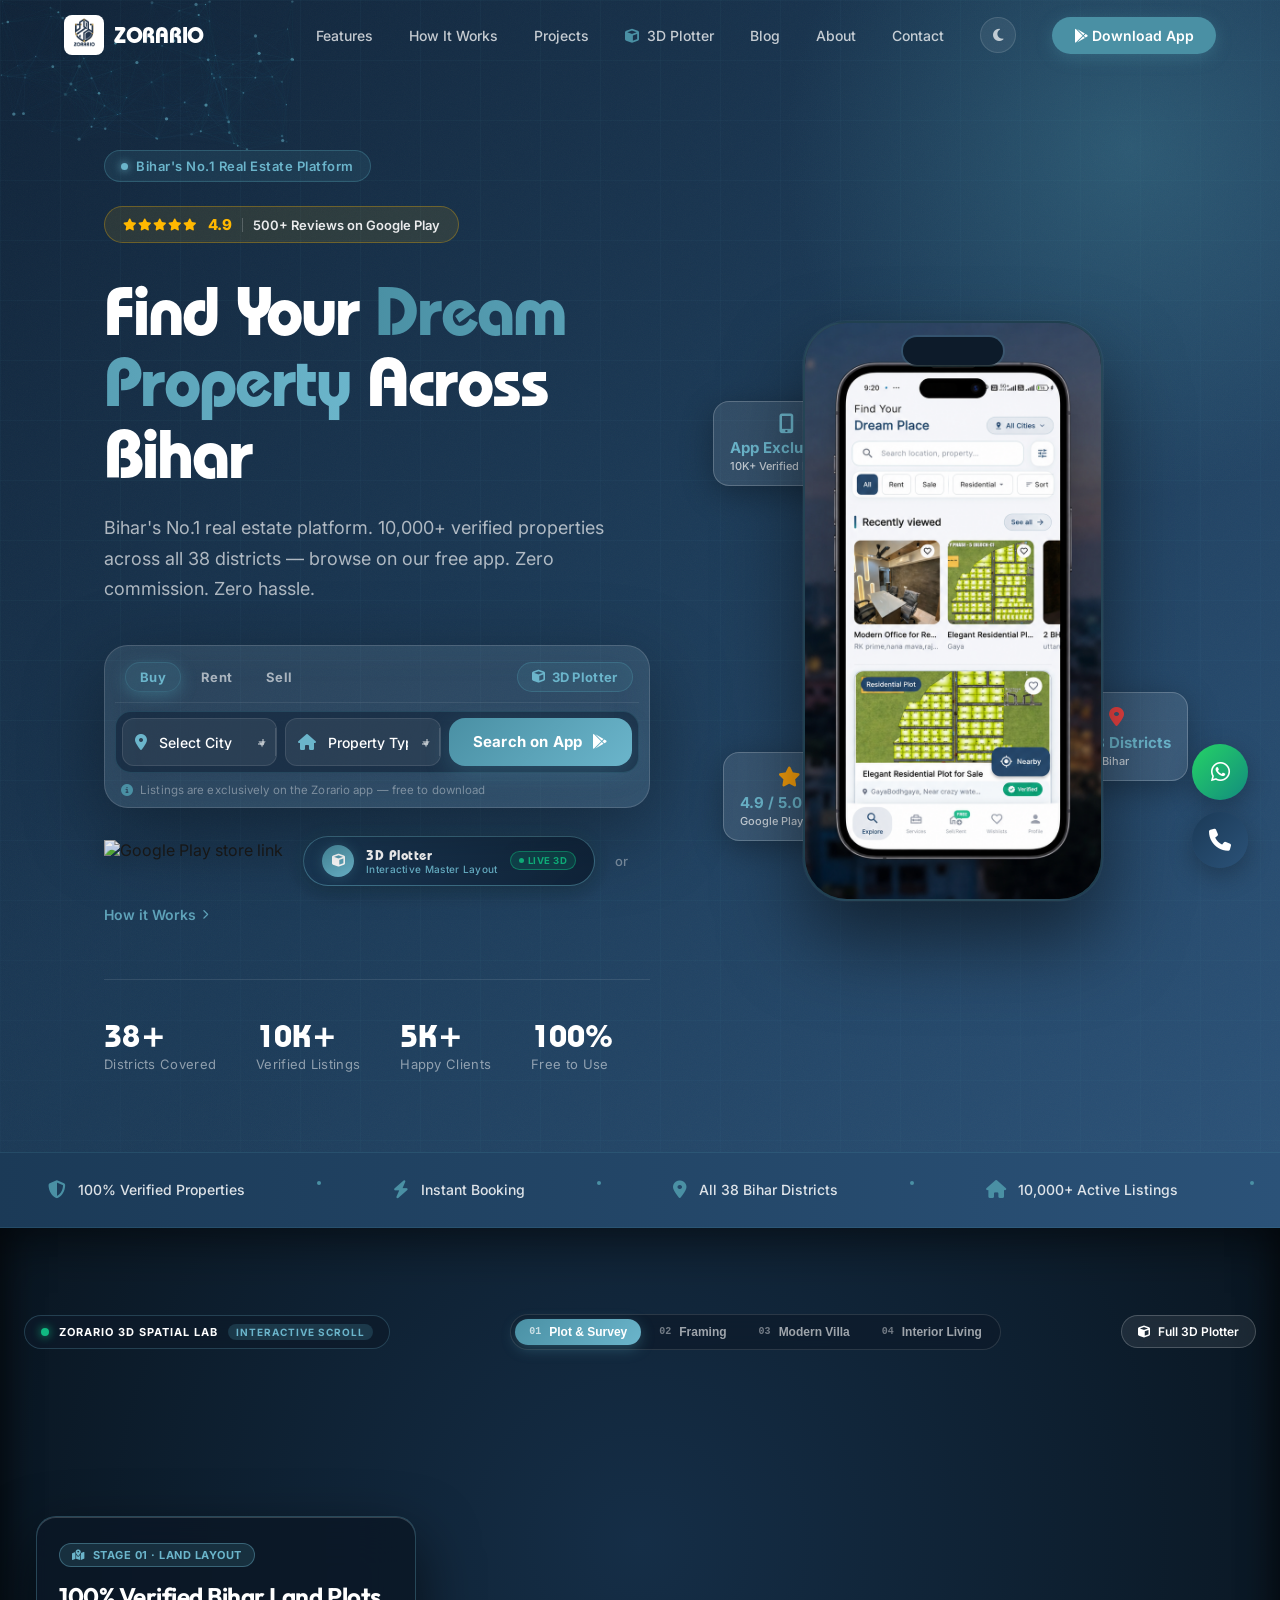
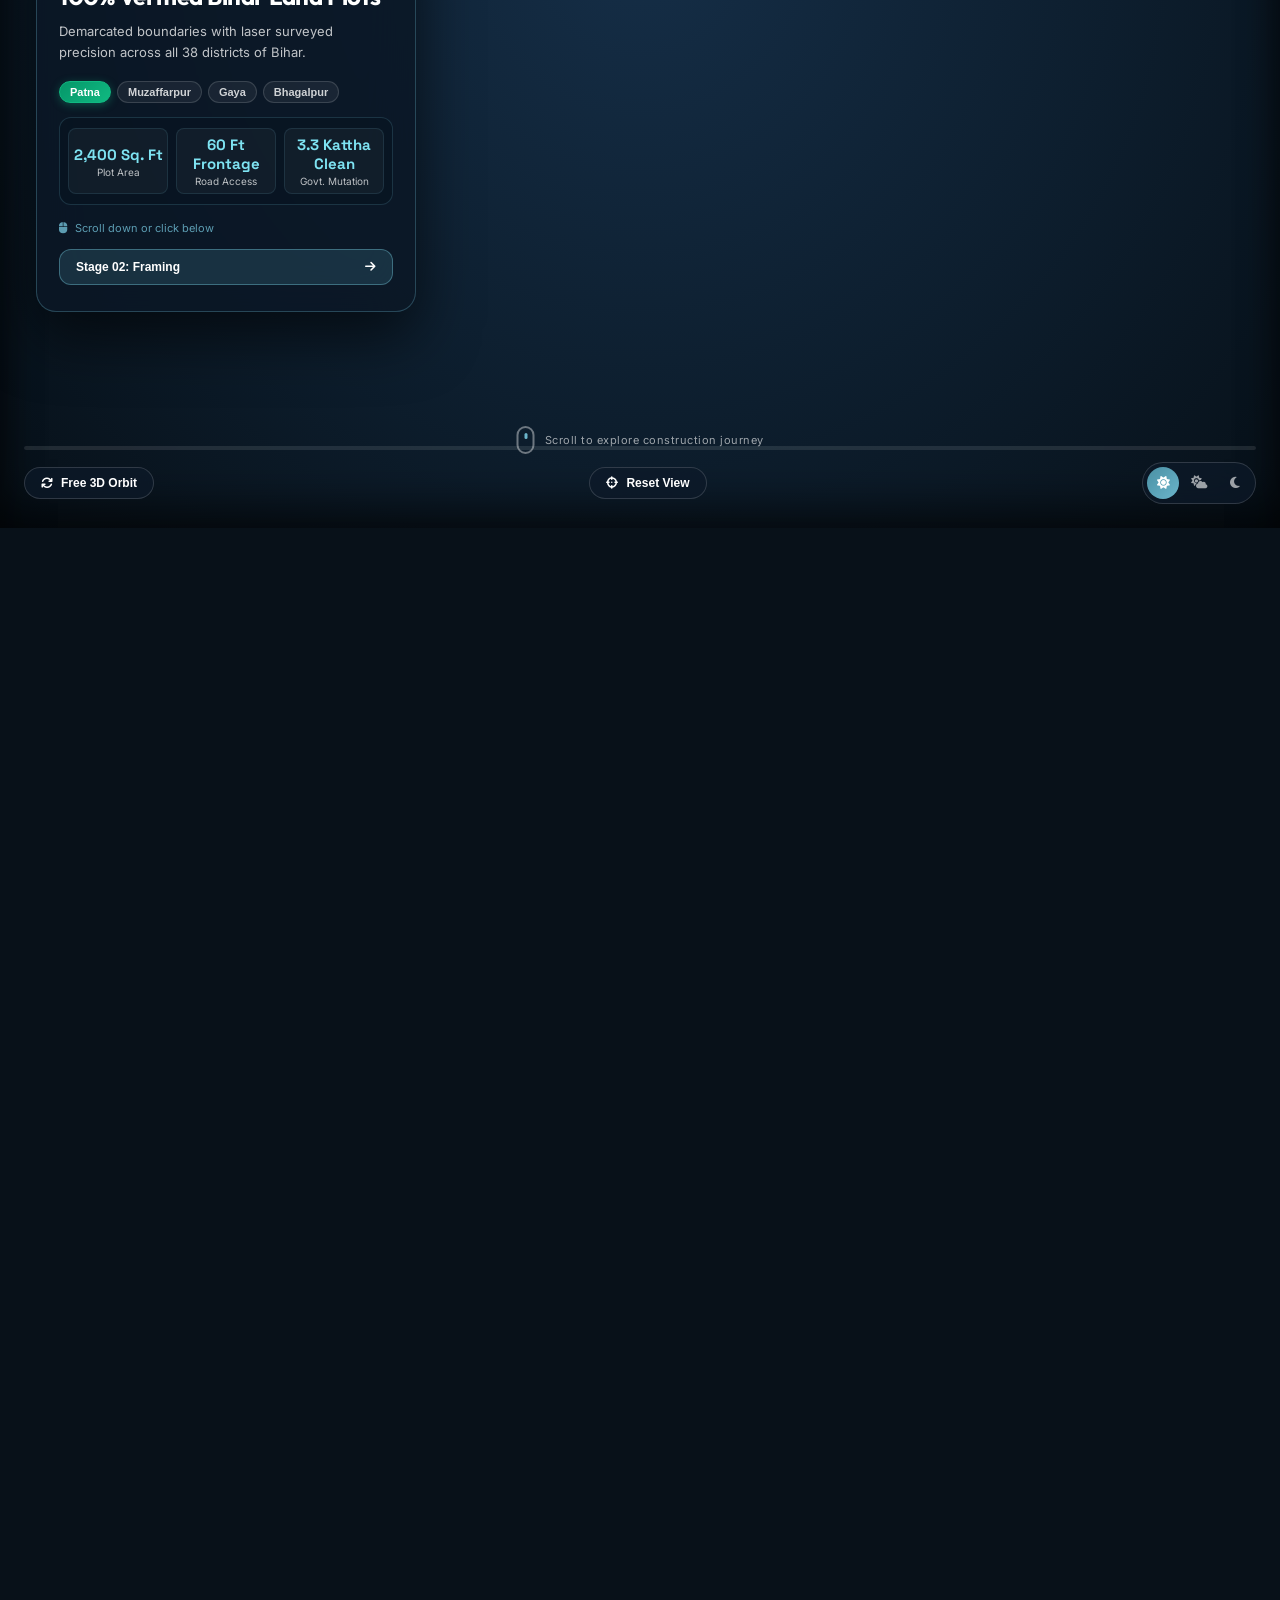
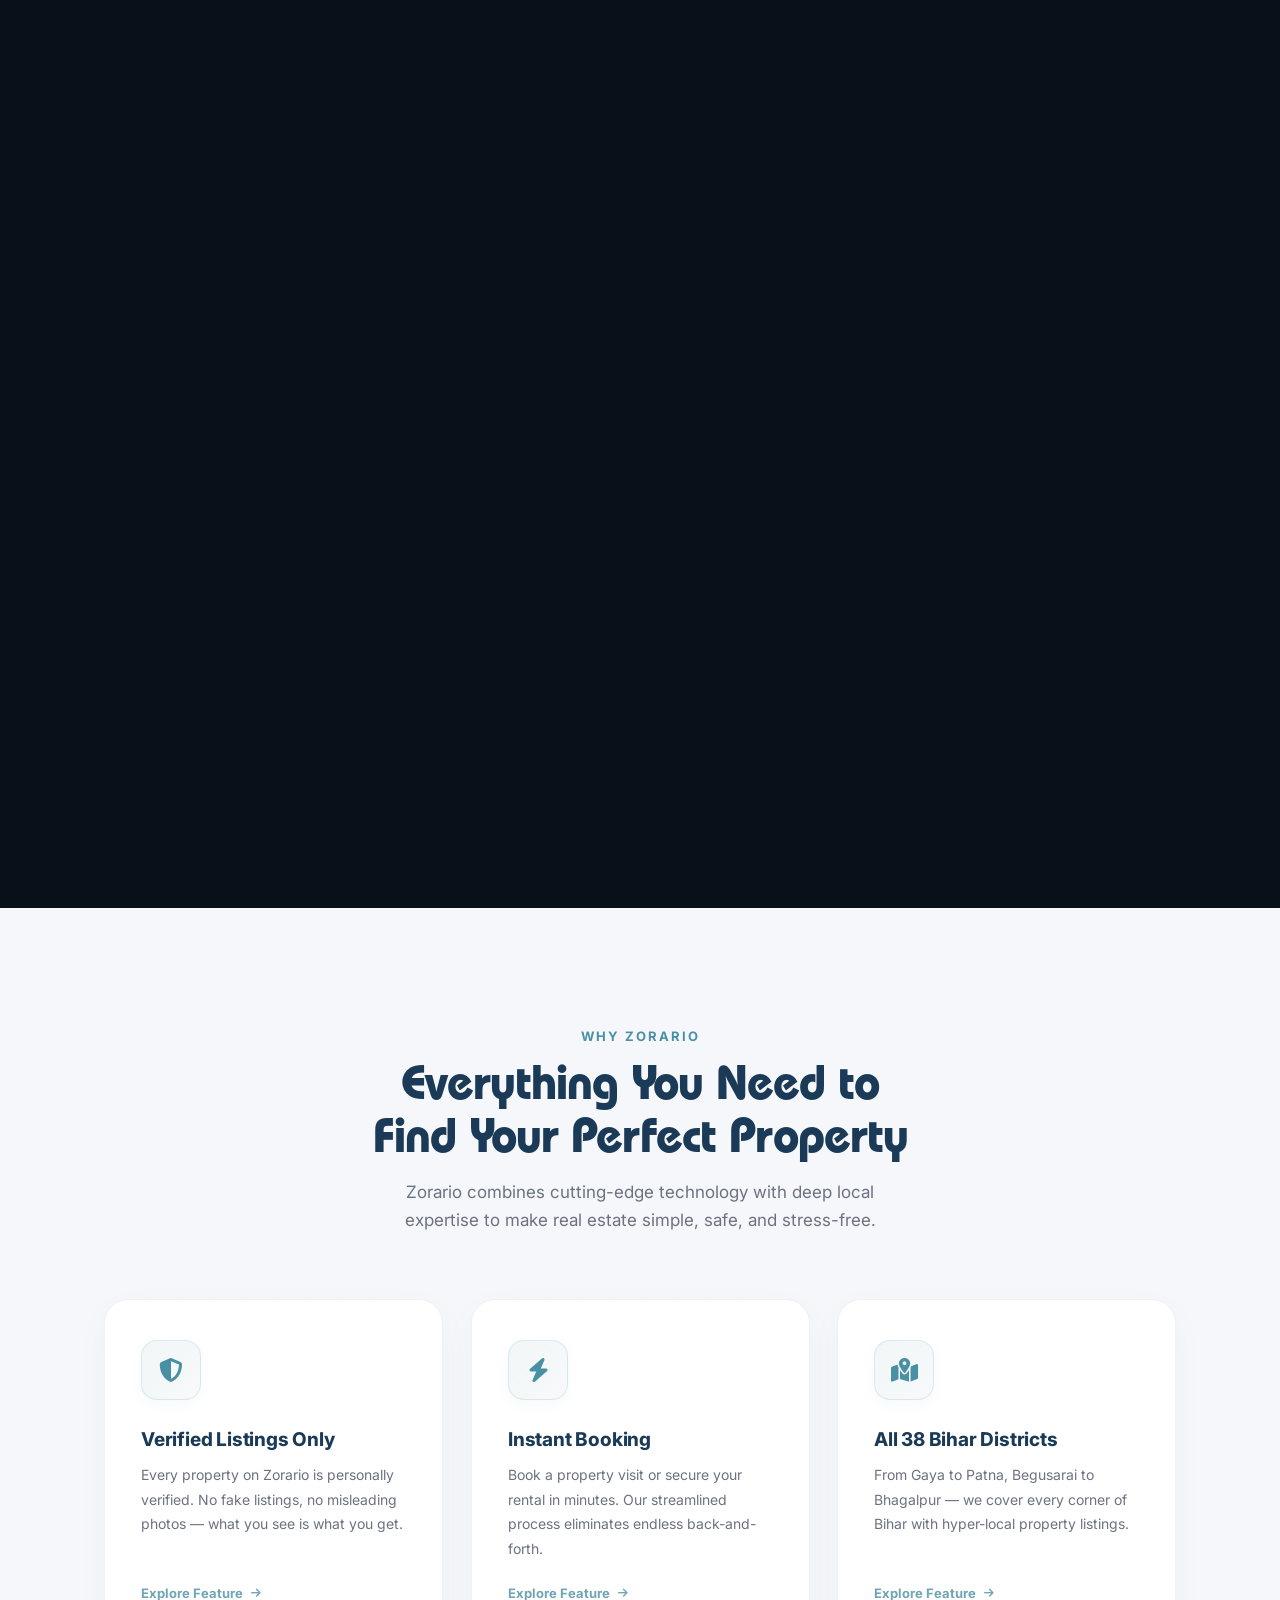
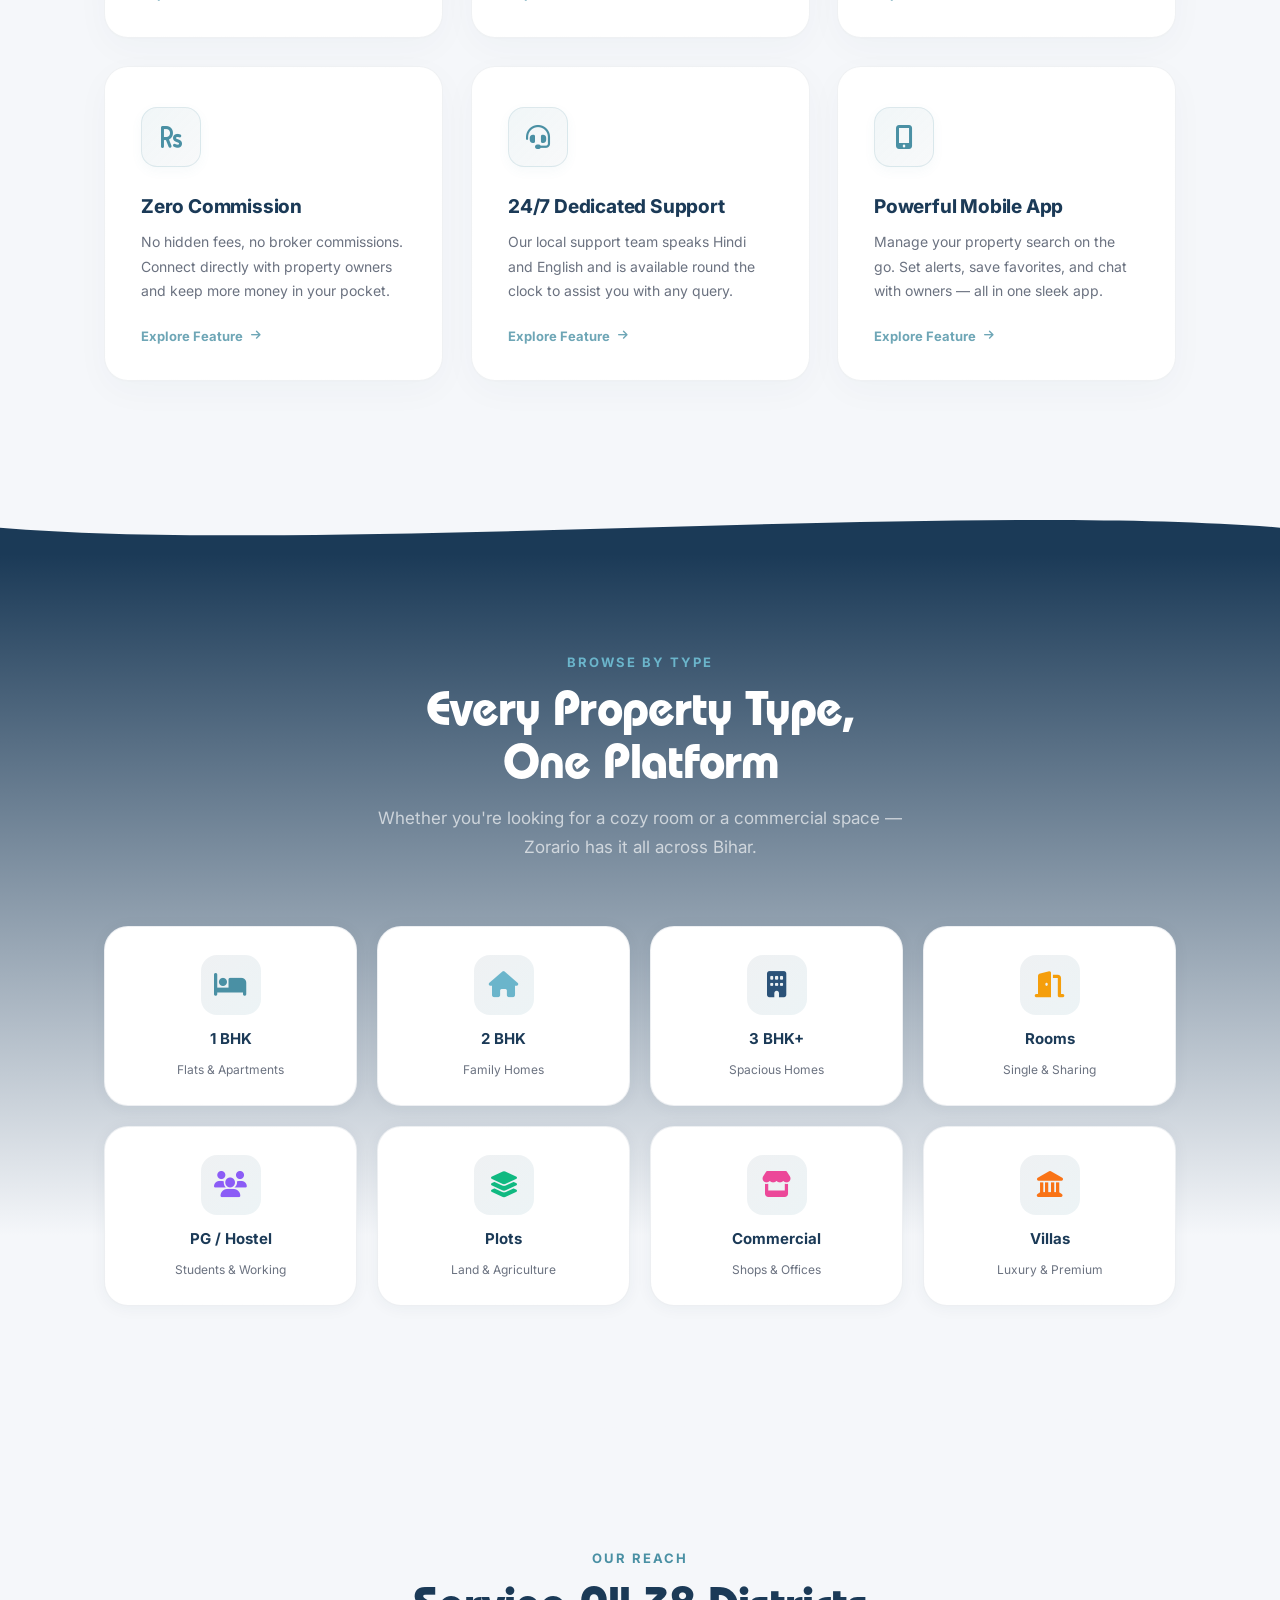
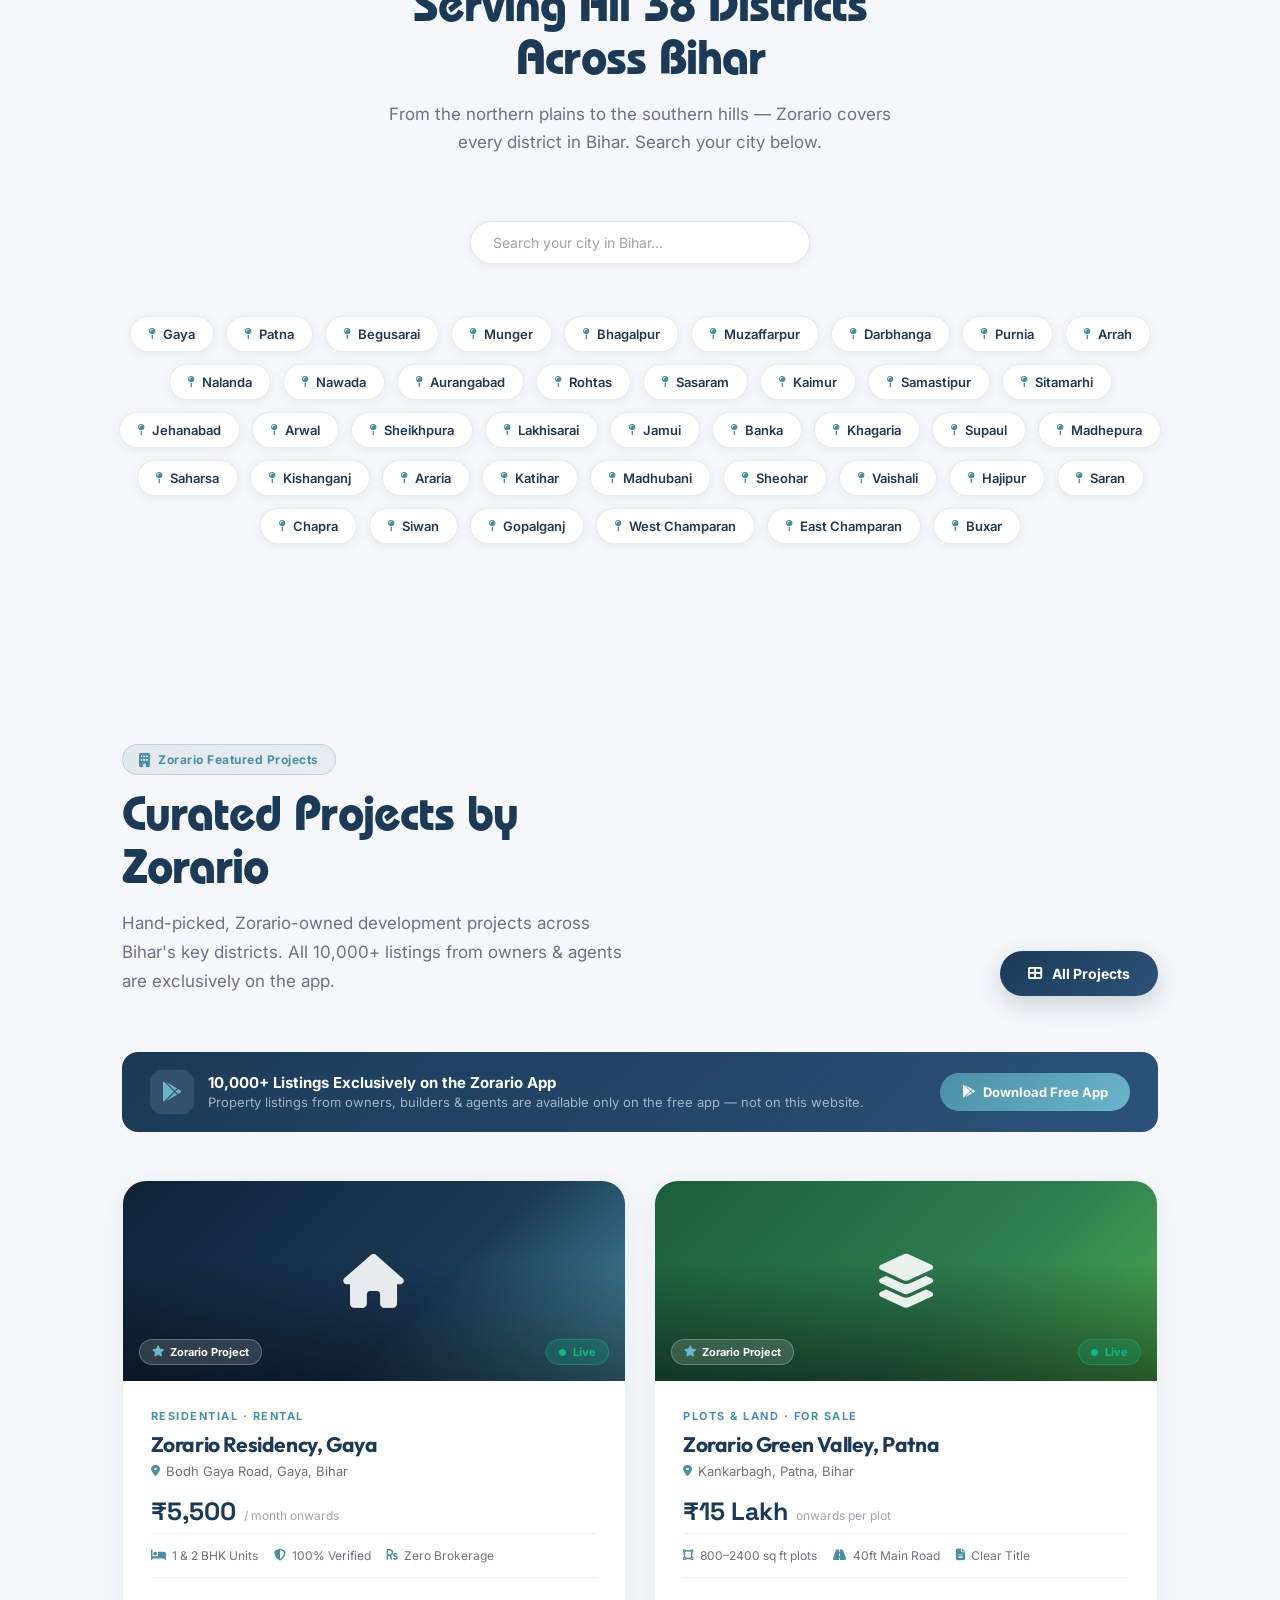
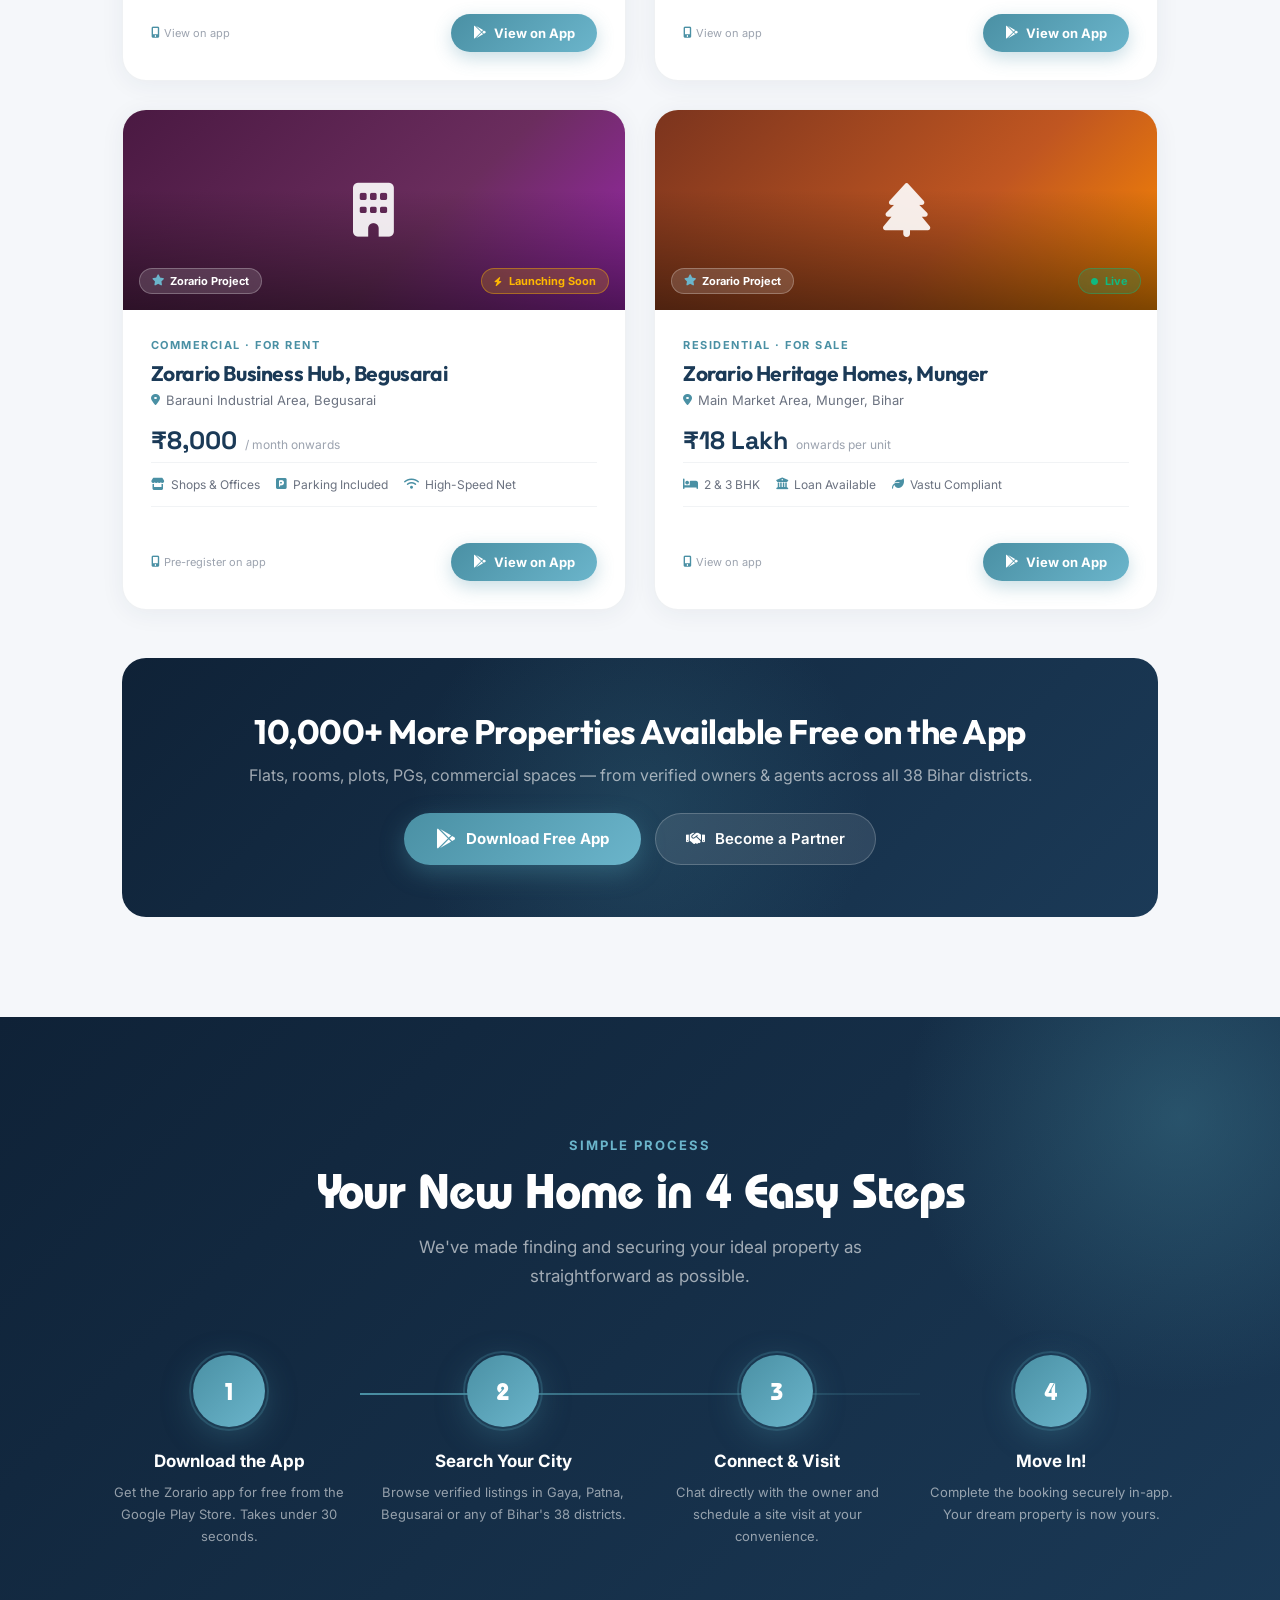
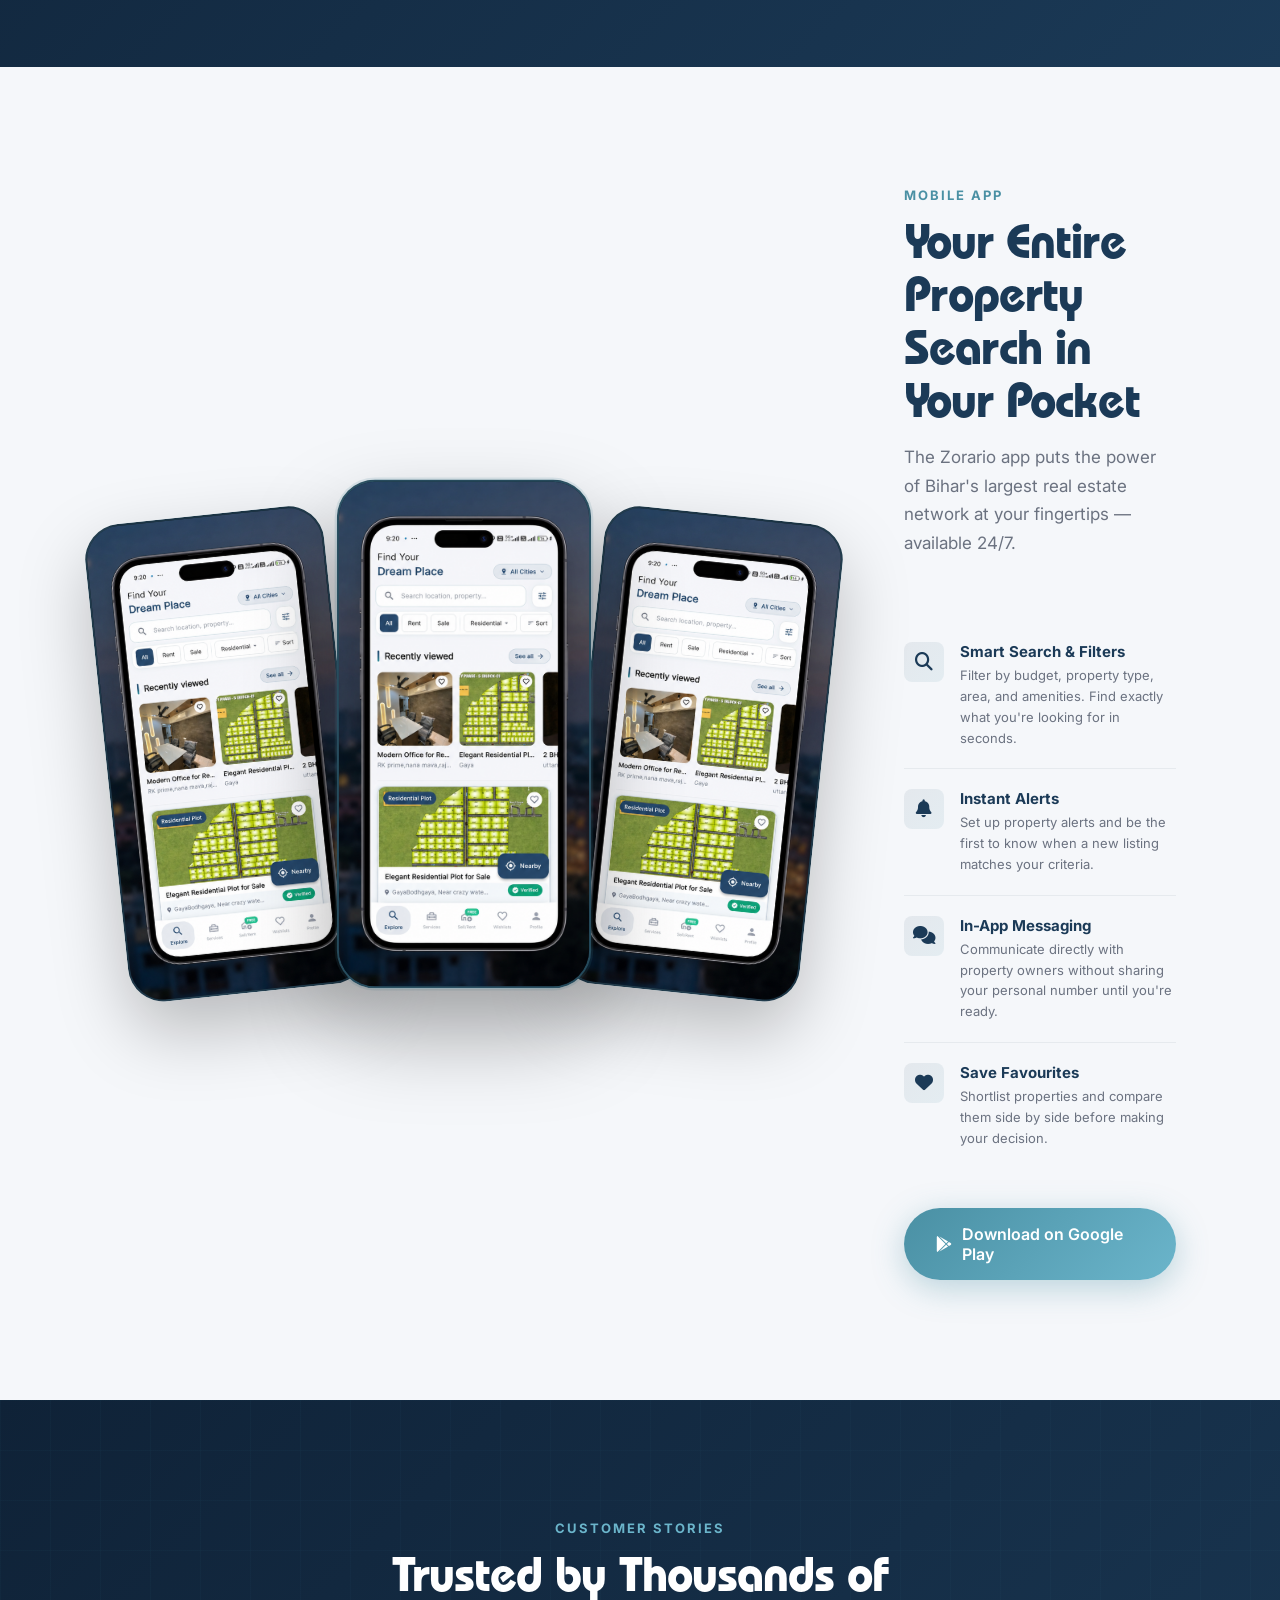
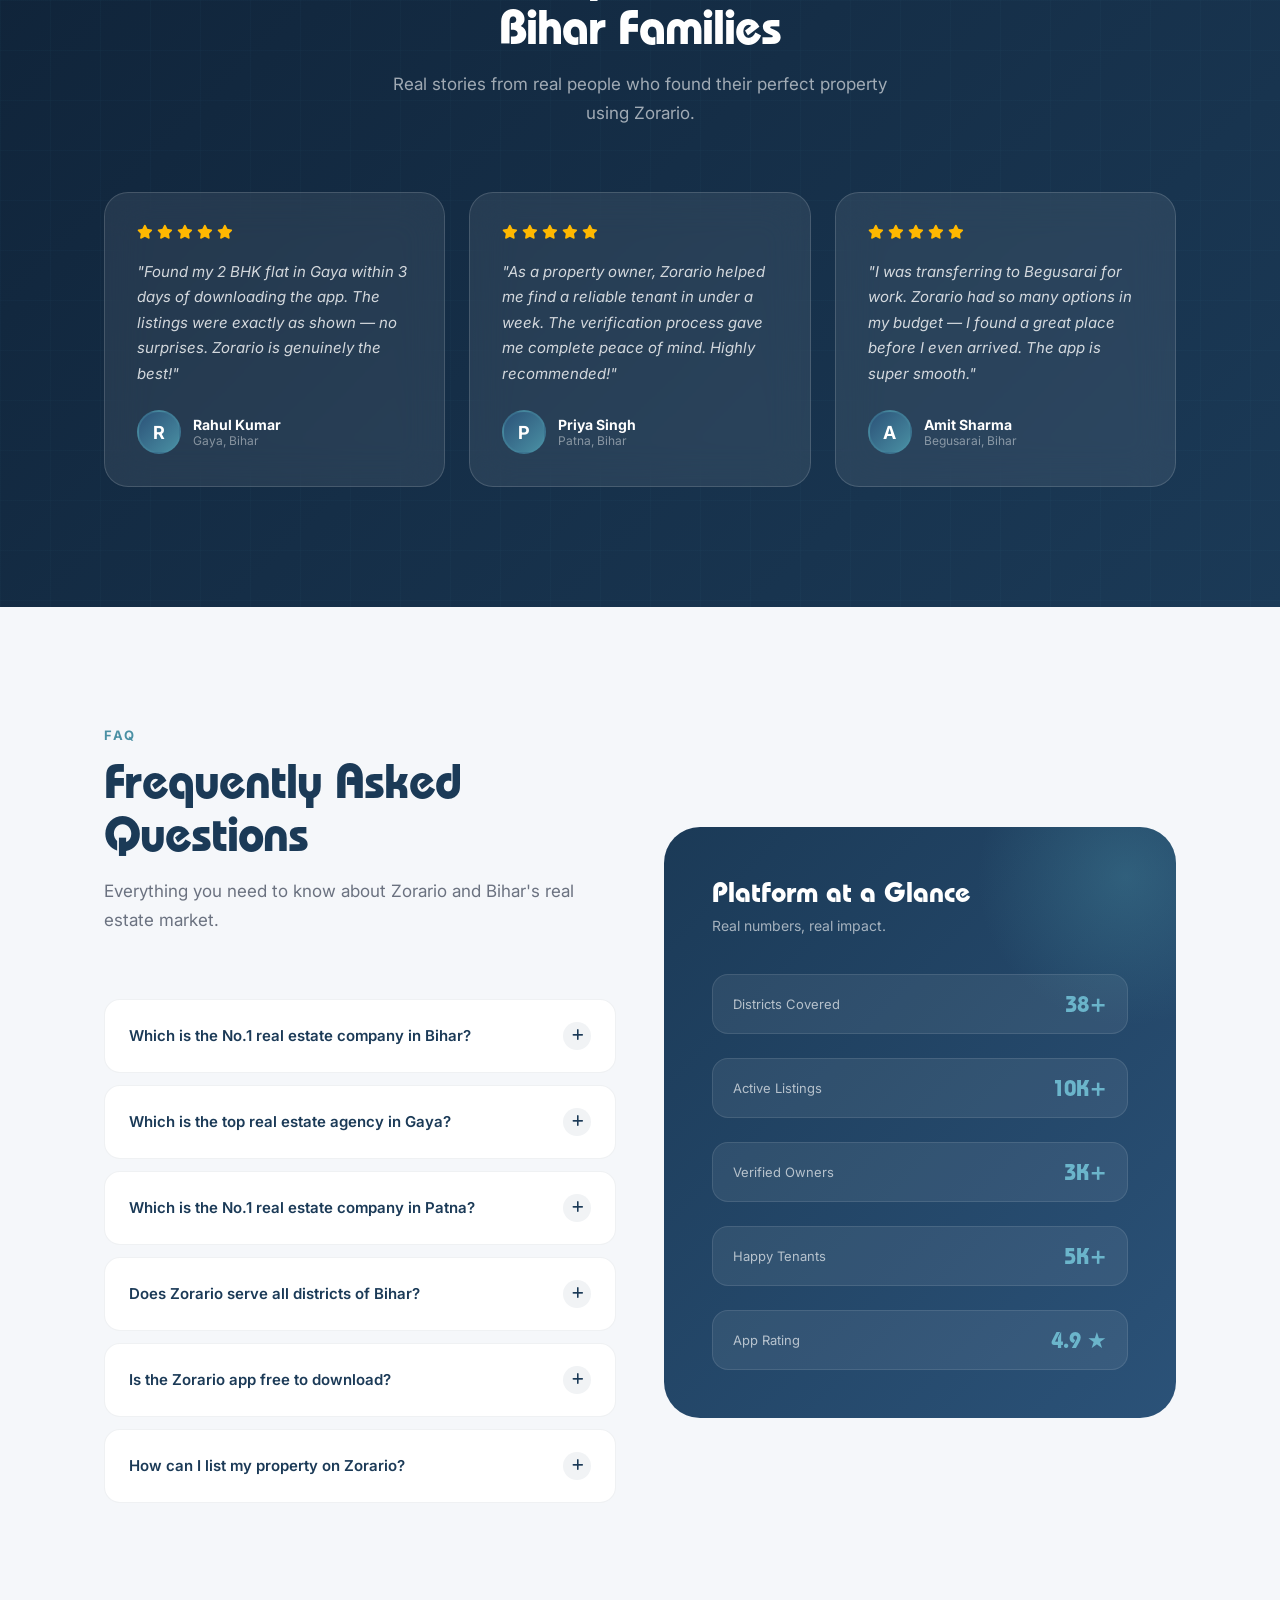
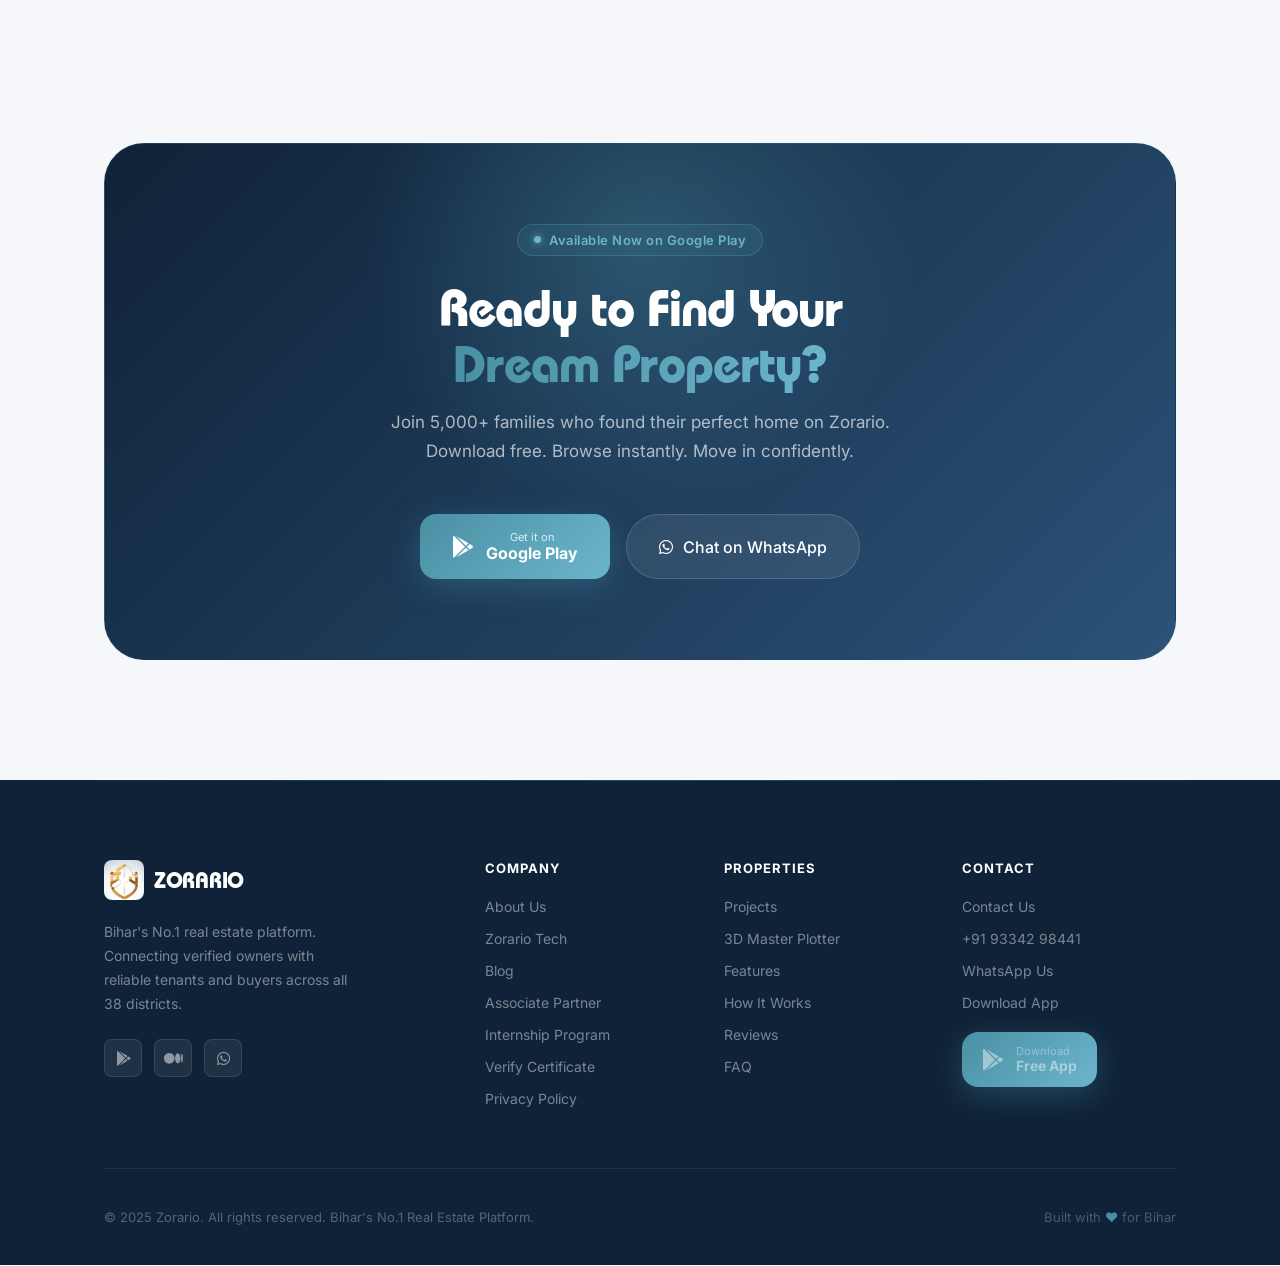
==== commit ba626297: "Update index.html" ====
--- a/index.html
+++ b/index.html
@@ -24,11 +24,11 @@
     <meta name="geo.region" content="IN-BR">
     <meta name="geo.placename" content="Bihar, India">
 
-    <link rel="canonical" href="https://www.zorario.com/">
+    <link rel="canonical" href="https://zorario.com/">
 
     <!-- Clean URL Script: Automatically removes .html extension in browser address bar -->
     <script>
-        (function() {
+        (function () {
             if (window.location.protocol !== 'file:' && window.location.pathname.endsWith('.html')) {
                 var clean = window.location.pathname.replace(/\.html$/, '');
                 if (clean.endsWith('/index')) clean = clean.slice(0, -6) || '/';
@@ -41,9 +41,9 @@
     <meta property="og:title" content="Zorario - No.1 Real Estate Company in Bihar | All Districts">
     <meta property="og:description"
         content="Bihar's No.1 real estate platform. Buy, sell &amp; rent verified properties across all 38 districts — Gaya, Patna, Begusarai, Munger &amp; more.">
-    <meta property="og:url" content="https://www.zorario.com/">
+    <meta property="og:url" content="https://zorario.com/">
     <meta property="og:site_name" content="Zorario">
-    <meta property="og:image" content="https://www.zorario.com/assets/images/og-image.jpg">
+    <meta property="og:image" content="https://zorario.com/assets/images/og-image.jpg">
     <meta property="og:image:width" content="1200">
     <meta property="og:image:height" content="630">
     <meta property="og:locale" content="en_IN">
@@ -52,7 +52,7 @@
     <meta name="twitter:title" content="Zorario - No.1 Real Estate Company in Bihar">
     <meta name="twitter:description"
         content="Bihar's No.1 real estate platform. Verified listings, instant booking across all 38 Bihar districts.">
-    <meta name="twitter:image" content="https://www.zorario.com/assets/images/og-image.jpg">
+    <meta name="twitter:image" content="https://zorario.com/assets/images/og-image.jpg">
 
     <meta name="mobile-web-app-capable" content="yes">
     <meta name="apple-mobile-web-app-capable" content="yes">
@@ -66,12 +66,12 @@
         "@graph": [
             {
                 "@type": ["Organization", "RealEstateAgent"],
-                "@id": "https://www.zorario.com/#organization",
+                "@id": "https://zorario.com/#organization",
                 "name": "Zorario",
                 "alternateName": "Zorario Real Estate",
                 "description": "Bihar's No.1 real estate company offering property buying, selling, and renting services across all 38 districts of Bihar including Gaya, Patna, Begusarai, Munger, Bhagalpur, Muzaffarpur and more.",
-                "url": "https://www.zorario.com",
-                "logo": { "@type": "ImageObject", "url": "https://www.zorario.com/assets/images/logo.png" },
+                "url": "https://zorario.com",
+                "logo": { "@type": "ImageObject", "url": "https://zorario.com/assets/images/logo.png" },
                 "telephone": "+91-9334298441",
                 "address": {
                     "@type": "PostalAddress",
@@ -158,23 +158,23 @@
         {
             "@context": "https://schema.org",
             "@type": "WebSite",
-            "@id": "https://www.zorario.com/#website",
-            "url": "https://www.zorario.com",
+            "@id": "https://zorario.com/#website",
+            "url": "https://zorario.com",
             "name": "Zorario",
             "description": "Bihar's No.1 real estate platform",
             "potentialAction": {
                 "@type": "SearchAction",
-                "target": "https://www.zorario.com/?q={search_term_string}",
+                "target": "https://zorario.com/?q={search_term_string}",
                 "query-input": "required name=search_term_string"
             }
         },
         {
             "@context": "https://schema.org",
             "@type": "LocalBusiness",
-            "@id": "https://www.zorario.com/#localbusiness",
+            "@id": "https://zorario.com/#localbusiness",
             "name": "Zorario Real Estate",
             "description": "Bihar's No.1 real estate company",
-            "url": "https://www.zorario.com",
+            "url": "https://zorario.com",
             "telephone": "+91-9334298441",
             "priceRange": "Free",
             "address": {
@@ -629,8 +629,7 @@
                         <button class="search-tab active" role="tab" aria-selected="true" data-type="buy">Buy</button>
                         <button class="search-tab" role="tab" aria-selected="false" data-type="rent">Rent</button>
                         <button class="search-tab" role="tab" aria-selected="false" data-type="sell">Sell</button>
-                        <a href="/plotter" class="search-tab search-tab-plotter"
-                            title="Launch Interactive 3D Plotter">
+                        <a href="/plotter" class="search-tab search-tab-plotter" title="Launch Interactive 3D Plotter">
                             <i class="fas fa-cube" aria-hidden="true"></i> <span>3D Plotter</span>
                         </a>
                     </div>
@@ -680,10 +679,12 @@
                         rel="noopener" class="app-badge-google-play" aria-label="Get Zorario app on Google Play">
                         <div class="google-play-card-inner">
                             <svg class="gp-icon" viewBox="0 0 512 512" width="28" height="28" aria-hidden="true">
-                                <path fill="#4285F4" d="M325.3 234.3L104.6 13l280.8 161.2-60.1 60.1z"/>
-                                <path fill="#34A853" d="M47 0C34 6.8 25.3 19.2 25.3 35.3v441.3c0 16.1 8.7 28.5 21.7 35.3l255.6-256L47 0z"/>
-                                <path fill="#EA4335" d="M325.3 277.7l60.1 60.1L104.6 499l220.7-221.3z"/>
-                                <path fill="#FBBC04" d="M486.7 232.8L385.4 174.2l-60.1 60.1 60.1 60.1 101.3-58.6c17.5-10.1 17.5-26.6 0-36.7z"/>
+                                <path fill="#4285F4" d="M325.3 234.3L104.6 13l280.8 161.2-60.1 60.1z" />
+                                <path fill="#34A853"
+                                    d="M47 0C34 6.8 25.3 19.2 25.3 35.3v441.3c0 16.1 8.7 28.5 21.7 35.3l255.6-256L47 0z" />
+                                <path fill="#EA4335" d="M325.3 277.7l60.1 60.1L104.6 499l220.7-221.3z" />
+                                <path fill="#FBBC04"
+                                    d="M486.7 232.8L385.4 174.2l-60.1 60.1 60.1 60.1 101.3-58.6c17.5-10.1 17.5-26.6 0-36.7z" />
                             </svg>
                             <div class="gp-text">
                                 <span class="gp-sub">GET IT ON</span>
@@ -863,14 +864,14 @@
 
                         <!-- District Selection Pills -->
                         <div class="land-district-selector">
-                            <button type="button" class="land-pill-btn active" data-area="2,400 Sq. Ft" data-dim="60 Ft" data-depth="40 Ft"
-                                data-kattha="3.3 Kattha">Patna</button>
-                            <button type="button" class="land-pill-btn" data-area="1,800 Sq. Ft" data-dim="45 Ft" data-depth="40 Ft"
-                                data-kattha="2.5 Kattha">Muzaffarpur</button>
-                            <button type="button" class="land-pill-btn" data-area="2,160 Sq. Ft" data-dim="50 Ft" data-depth="43 Ft"
-                                data-kattha="3.0 Kattha">Gaya</button>
-                            <button type="button" class="land-pill-btn" data-area="3,200 Sq. Ft" data-dim="70 Ft" data-depth="46 Ft"
-                                data-kattha="4.4 Kattha">Bhagalpur</button>
+                            <button type="button" class="land-pill-btn active" data-area="2,400 Sq. Ft" data-dim="60 Ft"
+                                data-depth="40 Ft" data-kattha="3.3 Kattha">Patna</button>
+                            <button type="button" class="land-pill-btn" data-area="1,800 Sq. Ft" data-dim="45 Ft"
+                                data-depth="40 Ft" data-kattha="2.5 Kattha">Muzaffarpur</button>
+                            <button type="button" class="land-pill-btn" data-area="2,160 Sq. Ft" data-dim="50 Ft"
+                                data-depth="43 Ft" data-kattha="3.0 Kattha">Gaya</button>
+                            <button type="button" class="land-pill-btn" data-area="3,200 Sq. Ft" data-dim="70 Ft"
+                                data-depth="46 Ft" data-kattha="4.4 Kattha">Bhagalpur</button>
                         </div>
 
                         <div class="jcard-specs">
@@ -931,7 +932,8 @@
                     <div class="journey-card" id="jcard-3">
                         <div class="jcard-badge"><i class="fas fa-couch"></i> Stage 04 · Ready-to-Move Living</div>
                         <h3 class="jcard-title">Smart Spatial Interior Living</h3>
-                        <p class="jcard-desc">Designer lighting ambiance, modular Italian kitchen, and smart home climate automation.</p>
+                        <p class="jcard-desc">Designer lighting ambiance, modular Italian kitchen, and smart home
+                            climate automation.</p>
 
                         <!-- Interactive Interior Perspective Switcher -->
                         <div class="int-view-selector" title="Switch 3D Room Camera View">
@@ -956,11 +958,12 @@
                         </div>
 
                         <div class="jcard-action-row">
-                            <a href="https://play.google.com/store/apps/details?id=com.akash.prop8" class="jcard-cta-btn"
-                                target="_blank" rel="noopener">
+                            <a href="https://play.google.com/store/apps/details?id=com.akash.prop8"
+                                class="jcard-cta-btn" target="_blank" rel="noopener">
                                 <i class="fab fa-google-play"></i> Book on App
                             </a>
-                            <button type="button" class="jcard-orbit-shortcut" id="btn-interior-orbit" title="Freely rotate and inspect the room in 3D">
+                            <button type="button" class="jcard-orbit-shortcut" id="btn-interior-orbit"
+                                title="Freely rotate and inspect the room in 3D">
                                 <i class="fas fa-arrows-rotate"></i> 360° Room
                             </button>
                         </div>
@@ -2367,6 +2370,8 @@
                         <li><a href="/zorario-tech">Zorario Tech</a></li>
                         <li><a href="/blog">Blog</a></li>
                         <li><a href="/associate-partner">Associate Partner</a></li>
+                        <li><a href="/internship">Internship Program</a></li>
+                        <li><a href="/verify">Verify Certificate</a></li>
                         <li><a href="/privacy-policy">Privacy Policy</a></li>
                     </ul>
                 </nav>
--- a/style.css
+++ b/style.css
@@ -307,6 +307,19 @@
     max-width: 1200px;
     margin: 0 auto;
     width: 100%;
+}
+
+/* Badges Wrapper */
+.hero-badges-wrapper {
+    display: flex;
+    flex-direction: column;
+    align-items: flex-start;
+}
+
+/* Mobile elements hidden on desktop */
+.hero-mobile-trust-badge,
+.google-play-card-inner {
+    display: none;
 }
 
 /* Badge */
--- a/responsive.css
+++ b/responsive.css
@@ -0,0 +1,476 @@
+/* ==========================================================================
+   ZORARIO RESPONSIVE STYLESHEET
+   Mobile & Tablet UI Enhancements for Bihar's No.1 Real Estate Platform
+   Targeted for all modern mobile devices (iPhone, Android, Foldables, Tablets)
+   ========================================================================== */
+
+/* ── PREVENT HORIZONTAL SCROLL ON MOBILE WITHOUT BREAKING STICKY ───────── */
+html {
+    max-width: 100%;
+}
+
+body {
+    max-width: 100%;
+    overflow-x: clip;
+}
+
+/* ==========================================================================
+   MOBILE & SMALL TABLET VIEW (<= 768px)
+   ========================================================================== */
+@media (max-width: 768px) {
+
+    /* ── NAVIGATION ───────────────────────────────────────────────────────── */
+    #main-nav {
+        padding: 0 16px !important;
+        height: 60px !important;
+        background: rgba(13, 27, 42, 0.88) !important;
+        backdrop-filter: blur(20px) !important;
+        -webkit-backdrop-filter: blur(20px) !important;
+        border-bottom: 1px solid rgba(74, 144, 164, 0.18) !important;
+    }
+
+    .nav-logo img {
+        width: 32px !important;
+        height: 32px !important;
+    }
+
+    .nav-logo-text {
+        font-size: 18px !important;
+        letter-spacing: 2px !important;
+    }
+
+    .nav-hamburger {
+        width: 40px !important;
+        height: 40px !important;
+        display: flex !important;
+        align-items: center !important;
+        justify-content: center !important;
+        border-radius: 10px !important;
+        background: rgba(255, 255, 255, 0.05) !important;
+        border: 1px solid rgba(255, 255, 255, 0.1) !important;
+    }
+
+    /* ── HERO SECTION ─────────────────────────────────────────────────────── */
+    #hero {
+        padding: 76px 16px 36px !important;
+        min-height: auto !important;
+        display: flex !important;
+        flex-direction: column !important;
+        justify-content: center !important;
+        background:
+            radial-gradient(ellipse at 50% 12%, rgba(74, 144, 164, 0.32) 0%, rgba(13, 27, 42, 0.98) 64%),
+            #0D1B2A !important;
+        position: relative !important;
+        overflow: hidden !important;
+    }
+
+    .hero-inner {
+        flex-direction: column !important;
+        align-items: center !important;
+        text-align: center !important;
+        padding: 0 !important;
+        gap: 0 !important;
+        width: 100% !important;
+        max-width: 440px !important;
+        margin: 0 auto !important;
+    }
+
+    .hero-content {
+        flex: none !important;
+        width: 100% !important;
+        margin: 0 auto !important;
+        display: flex !important;
+        flex-direction: column !important;
+        align-items: center !important;
+    }
+
+    /* ── TRUST BADGES WRAPPER (SINGLE SLEEK UNIFIED CHIP ON MOBILE) ────────── */
+    .hero-badges-wrapper {
+        display: flex !important;
+        flex-direction: column !important;
+        align-items: center !important;
+        margin-bottom: 16px !important;
+        width: 100% !important;
+    }
+
+    /* Hide individual desktop badges */
+    .hero-badge,
+    .hero-rating-badge {
+        display: none !important;
+    }
+
+    /* Show single unified modern trust chip */
+    .hero-mobile-trust-badge {
+        display: inline-flex !important;
+        align-items: center !important;
+        gap: 8px !important;
+        background: rgba(15, 34, 55, 0.8) !important;
+        backdrop-filter: blur(16px) !important;
+        -webkit-backdrop-filter: blur(16px) !important;
+        border: 1px solid rgba(107, 181, 203, 0.35) !important;
+        border-radius: 100px !important;
+        padding: 6px 14px !important;
+        box-shadow: 0 4px 16px rgba(0, 0, 0, 0.3), 0 0 14px rgba(74, 144, 164, 0.18) !important;
+    }
+
+    .hero-mobile-trust-badge .mob-stars {
+        color: #FFB800 !important;
+        font-size: 11.5px !important;
+        font-weight: 700 !important;
+        display: inline-flex !important;
+        align-items: center !important;
+        gap: 3px !important;
+    }
+
+    .hero-mobile-trust-badge .mob-dot {
+        color: rgba(255, 255, 255, 0.3) !important;
+        font-size: 10px !important;
+    }
+
+    .hero-mobile-trust-badge .mob-text {
+        color: rgba(255, 255, 255, 0.92) !important;
+        font-size: 11px !important;
+        font-weight: 600 !important;
+        letter-spacing: 0.2px !important;
+    }
+
+    .hero-mobile-trust-badge .mob-pill {
+        background: rgba(74, 144, 164, 0.22) !important;
+        color: #7ee3f2 !important;
+        font-size: 9.5px !important;
+        font-weight: 700 !important;
+        padding: 2.5px 8px !important;
+        border-radius: 100px !important;
+        border: 1px solid rgba(107, 181, 203, 0.35) !important;
+    }
+
+    /* ── HERO H1 TITLE (ITC BAUHAUS ORIGINAL BRAND TYPOGRAPHY) ─────────────── */
+    .hero-content h1 {
+        font-family: 'ITCBauhaus', sans-serif !important;
+        font-size: clamp(28px, 7.8vw, 38px) !important;
+        font-weight: 700 !important;
+        line-height: 1.05 !important;
+        letter-spacing: -1.2px !important;
+        margin: 0 0 12px 0 !important;
+        text-align: center !important;
+        display: flex !important;
+        flex-direction: column !important;
+        align-items: center !important;
+        gap: 1px !important;
+        width: 100% !important;
+    }
+
+    .hero-content h1 span {
+        display: block !important;
+    }
+
+    .hero-content h1 #hero-h1-line1 {
+        color: #ffffff !important;
+        font-weight: 700 !important;
+    }
+
+    .hero-content h1 .highlight {
+        background: linear-gradient(135deg, #4A90A4 0%, #68d8d6 45%, #b2f5ea 100%) !important;
+        -webkit-background-clip: text !important;
+        -webkit-text-fill-color: transparent !important;
+        background-clip: text !important;
+        white-space: nowrap !important;
+        filter: drop-shadow(0 3px 12px rgba(74, 144, 164, 0.45)) !important;
+        font-weight: 800 !important;
+    }
+
+    .hero-content h1 #hero-h1-line2 {
+        color: rgba(255, 255, 255, 0.95) !important;
+        font-weight: 700 !important;
+    }
+
+    /* ── SUBTITLE ─────────────────────────────────────────────────────────── */
+    .hero-content .subtitle {
+        font-family: 'Inter', -apple-system, sans-serif !important;
+        font-size: 13.5px !important;
+        line-height: 1.5 !important;
+        color: rgba(255, 255, 255, 0.72) !important;
+        margin: 0 auto 20px !important;
+        max-width: 320px !important;
+        text-align: center !important;
+        letter-spacing: -0.01em !important;
+    }
+
+    /* ── HIDE SEARCH CONSOLE & 3D PLOTTER ON MOBILE ────────────────────────── */
+    .hero-search-console,
+    .hero-plotter-cta-btn,
+    .badge-separator,
+    .btn-text-link {
+        display: none !important;
+    }
+
+    /* ── GOOGLE PLAY HERO CTA (HIGH-END DOWNLOAD CARD) ────────────────────── */
+    .hero-app-badges {
+        display: flex !important;
+        flex-direction: column !important;
+        align-items: center !important;
+        justify-content: center !important;
+        gap: 0 !important;
+        margin: 0 0 20px 0 !important;
+        width: 100% !important;
+    }
+
+    .app-badge-google-play {
+        text-decoration: none !important;
+        display: inline-block !important;
+        width: auto !important;
+    }
+
+    .desktop-gp-img {
+        display: none !important;
+    }
+
+    .google-play-card-inner {
+        display: flex !important;
+        align-items: center !important;
+        gap: 14px !important;
+        background: linear-gradient(135deg, rgba(22, 45, 72, 0.92) 0%, rgba(13, 27, 42, 0.96) 100%) !important;
+        backdrop-filter: blur(20px) !important;
+        -webkit-backdrop-filter: blur(20px) !important;
+        border: 1.5px solid rgba(107, 181, 203, 0.45) !important;
+        border-radius: 18px !important;
+        padding: 10px 18px 10px 14px !important;
+        box-shadow:
+            0 14px 36px rgba(0, 0, 0, 0.55),
+            0 0 26px rgba(74, 144, 164, 0.35),
+            inset 0 1px 0 rgba(255, 255, 255, 0.25) !important;
+        transition: all 0.25s cubic-bezier(0.16, 1, 0.3, 1) !important;
+    }
+
+    .google-play-card-inner:active {
+        transform: scale(0.97) !important;
+        box-shadow: 0 6px 20px rgba(0, 0, 0, 0.4), 0 0 14px rgba(74, 144, 164, 0.2) !important;
+    }
+
+    .gp-icon {
+        flex-shrink: 0 !important;
+        width: 28px !important;
+        height: 28px !important;
+        filter: drop-shadow(0 2px 6px rgba(0, 0, 0, 0.3)) !important;
+    }
+
+    .gp-text {
+        display: flex !important;
+        flex-direction: column !important;
+        align-items: flex-start !important;
+        text-align: left !important;
+        line-height: 1.15 !important;
+    }
+
+    .gp-sub {
+        font-family: 'Inter', sans-serif !important;
+        font-size: 9.5px !important;
+        font-weight: 600 !important;
+        letter-spacing: 1px !important;
+        color: rgba(255, 255, 255, 0.65) !important;
+    }
+
+    .gp-title {
+        font-family: 'Outfit', 'Inter', sans-serif !important;
+        font-size: 16.5px !important;
+        font-weight: 700 !important;
+        letter-spacing: 0.2px !important;
+        color: #ffffff !important;
+        margin-top: 2px !important;
+    }
+
+    .gp-chip {
+        width: 28px !important;
+        height: 28px !important;
+        border-radius: 50% !important;
+        background: linear-gradient(135deg, #4A90A4, #6BB5CB) !important;
+        display: flex !important;
+        align-items: center !important;
+        justify-content: center !important;
+        color: #ffffff !important;
+        font-size: 11px !important;
+        margin-left: 6px !important;
+        box-shadow: 0 2px 8px rgba(74, 144, 164, 0.5) !important;
+    }
+
+    /* ── STATS COUNTER ────────────────────────────────────────────────────── */
+    .hero-stats {
+        display: grid !important;
+        grid-template-columns: repeat(4, 1fr) !important;
+        gap: 6px !important;
+        margin: 0 auto !important;
+        padding: 10px 6px !important;
+        background: rgba(15, 34, 55, 0.65) !important;
+        backdrop-filter: blur(16px) !important;
+        -webkit-backdrop-filter: blur(16px) !important;
+        border: 1px solid rgba(107, 181, 203, 0.22) !important;
+        border-radius: 16px !important;
+        width: 100% !important;
+        max-width: 360px !important;
+        box-shadow: 0 8px 24px rgba(0, 0, 0, 0.35) !important;
+    }
+
+    .hero-stat-item {
+        text-align: center !important;
+    }
+
+    .hero-stat-number {
+        font-family: 'Outfit', sans-serif !important;
+        font-size: 17.5px !important;
+        font-weight: 800 !important;
+        color: #7ee3f2 !important;
+        line-height: 1.1 !important;
+        letter-spacing: -0.02em !important;
+    }
+
+    .hero-stat-label {
+        font-family: 'Inter', sans-serif !important;
+        font-size: 8.5px !important;
+        color: rgba(255, 255, 255, 0.68) !important;
+        margin-top: 2px !important;
+        line-height: 1.2 !important;
+        text-transform: uppercase !important;
+        letter-spacing: 0.3px !important;
+    }
+
+    /* ── HERO VISUAL (EXACT SAME DESKTOP MOCKUP DESIGN SCALED FOR MOBILE) ─── */
+    .hero-visual {
+        display: flex !important;
+        justify-content: center !important;
+        align-items: center !important;
+        width: 100% !important;
+        margin: 28px auto 20px auto !important;
+        height: 480px !important;
+        position: relative !important;
+        overflow: visible !important;
+    }
+
+    .phone-frame-wrapper {
+        position: relative !important;
+        width: 300px !important;
+        height: 580px !important;
+        transform: scale(0.74) !important;
+        transform-origin: center center !important;
+        margin: 0 auto !important;
+    }
+
+    /* All 3 desktop floating cards intact with exact desktop glassmorphism */
+    .float-card-1 {
+        top: 80px !important;
+        left: -85px !important;
+        right: auto !important;
+        bottom: auto !important;
+    }
+
+    .float-card-2 {
+        bottom: 120px !important;
+        right: -80px !important;
+        left: auto !important;
+        top: auto !important;
+    }
+
+    .float-card-3 {
+        bottom: 60px !important;
+        left: -75px !important;
+        right: auto !important;
+        top: auto !important;
+        display: block !important;
+    }
+
+    /* ── FLOATING SUPPORT BUTTONS ─────────────────────────────────────────── */
+    .support-container {
+        bottom: 24px !important;
+        right: 14px !important;
+        gap: 8px !important;
+        z-index: 99 !important;
+    }
+
+    .support-btn {
+        width: 44px !important;
+        height: 44px !important;
+        font-size: 18px !important;
+        box-shadow: 0 6px 20px rgba(0, 0, 0, 0.35) !important;
+    }
+
+    /* ── BACK TO TOP ──────────────────────────────────────────────────────── */
+    #back-to-top {
+        bottom: 120px !important;
+        right: 14px !important;
+        width: 36px !important;
+        height: 36px !important;
+        font-size: 13px !important;
+    }
+
+    /* ── 3D JOURNEY SECTION (PIN STICKY VIEWPORT & PREVENT BLACK GAP) ─────── */
+    #journey-3d-section {
+        position: relative !important;
+        height: 280vh !important;
+        background: #081119 !important;
+        overflow: visible !important;
+        z-index: 20 !important;
+    }
+
+    .journey-sticky-viewport {
+        position: -webkit-sticky !important;
+        position: sticky !important;
+        top: 0 !important;
+        left: 0 !important;
+        width: 100% !important;
+        height: 100vh !important;
+        height: 100dvh !important;
+        overflow: hidden !important;
+        z-index: 25 !important;
+    }
+}
+
+/* ==========================================================================
+   EXTRA SMALL MOBILE SCREENS (<= 380px, e.g. iPhone SE, older Galaxy)
+   ========================================================================== */
+@media (max-width: 380px) {
+    #hero {
+        padding: 70px 10px 36px !important;
+    }
+
+    .hero-content h1 {
+        font-family: 'ITCBauhaus', sans-serif !important;
+        font-size: 28px !important;
+        letter-spacing: -1px !important;
+    }
+
+    .hero-content .subtitle {
+        font-size: 12.5px !important;
+    }
+
+    .app-badge-google-play img {
+        height: 46px !important;
+    }
+
+    .hero-stats {
+        grid-template-columns: repeat(2, 1fr) !important;
+        gap: 8px !important;
+        padding: 10px !important;
+    }
+
+    .google-play-card-inner {
+        padding: 8px 14px 8px 12px !important;
+        gap: 10px !important;
+    }
+
+    .gp-icon {
+        width: 24px !important;
+        height: 24px !important;
+    }
+
+    .gp-title {
+        font-size: 15px !important;
+    }
+
+    .hero-visual {
+        height: 420px !important;
+        margin: 18px auto 16px auto !important;
+    }
+
+    .phone-frame-wrapper {
+        transform: scale(0.66) !important;
+    }
+}
